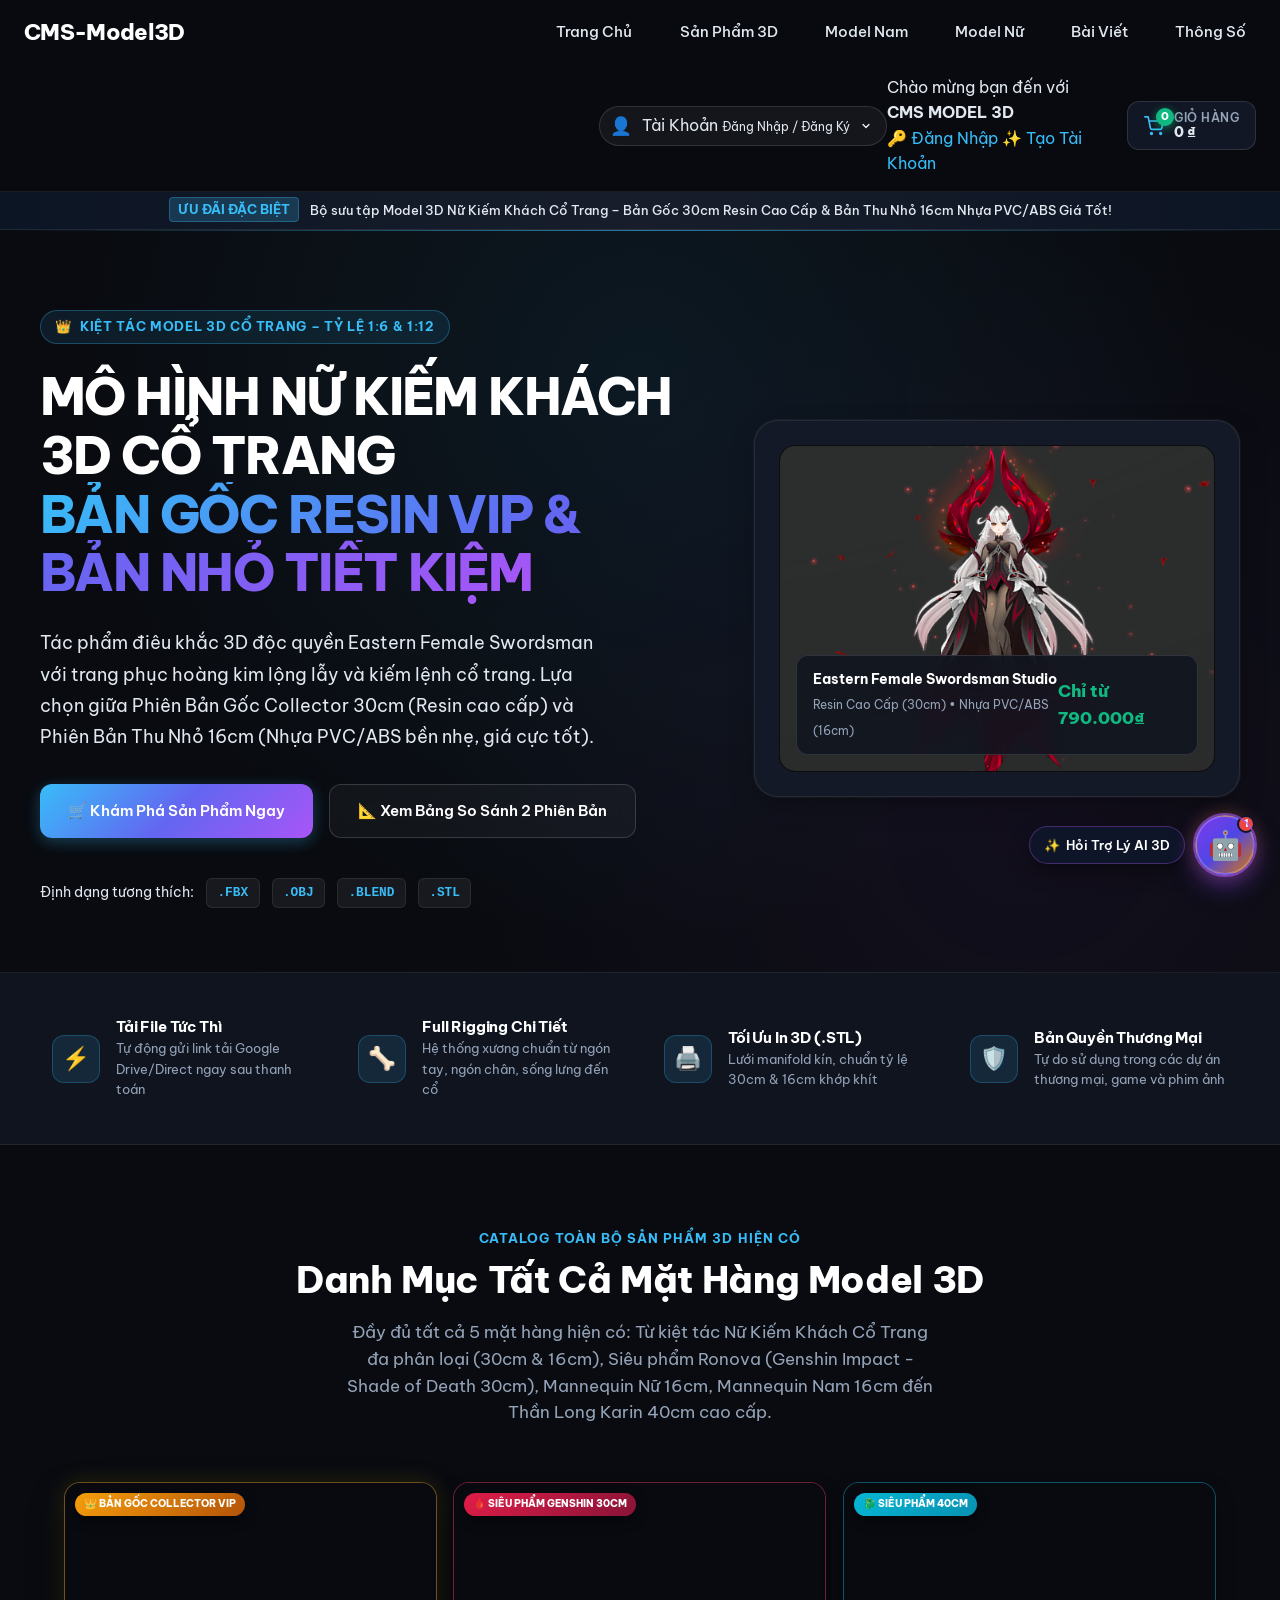
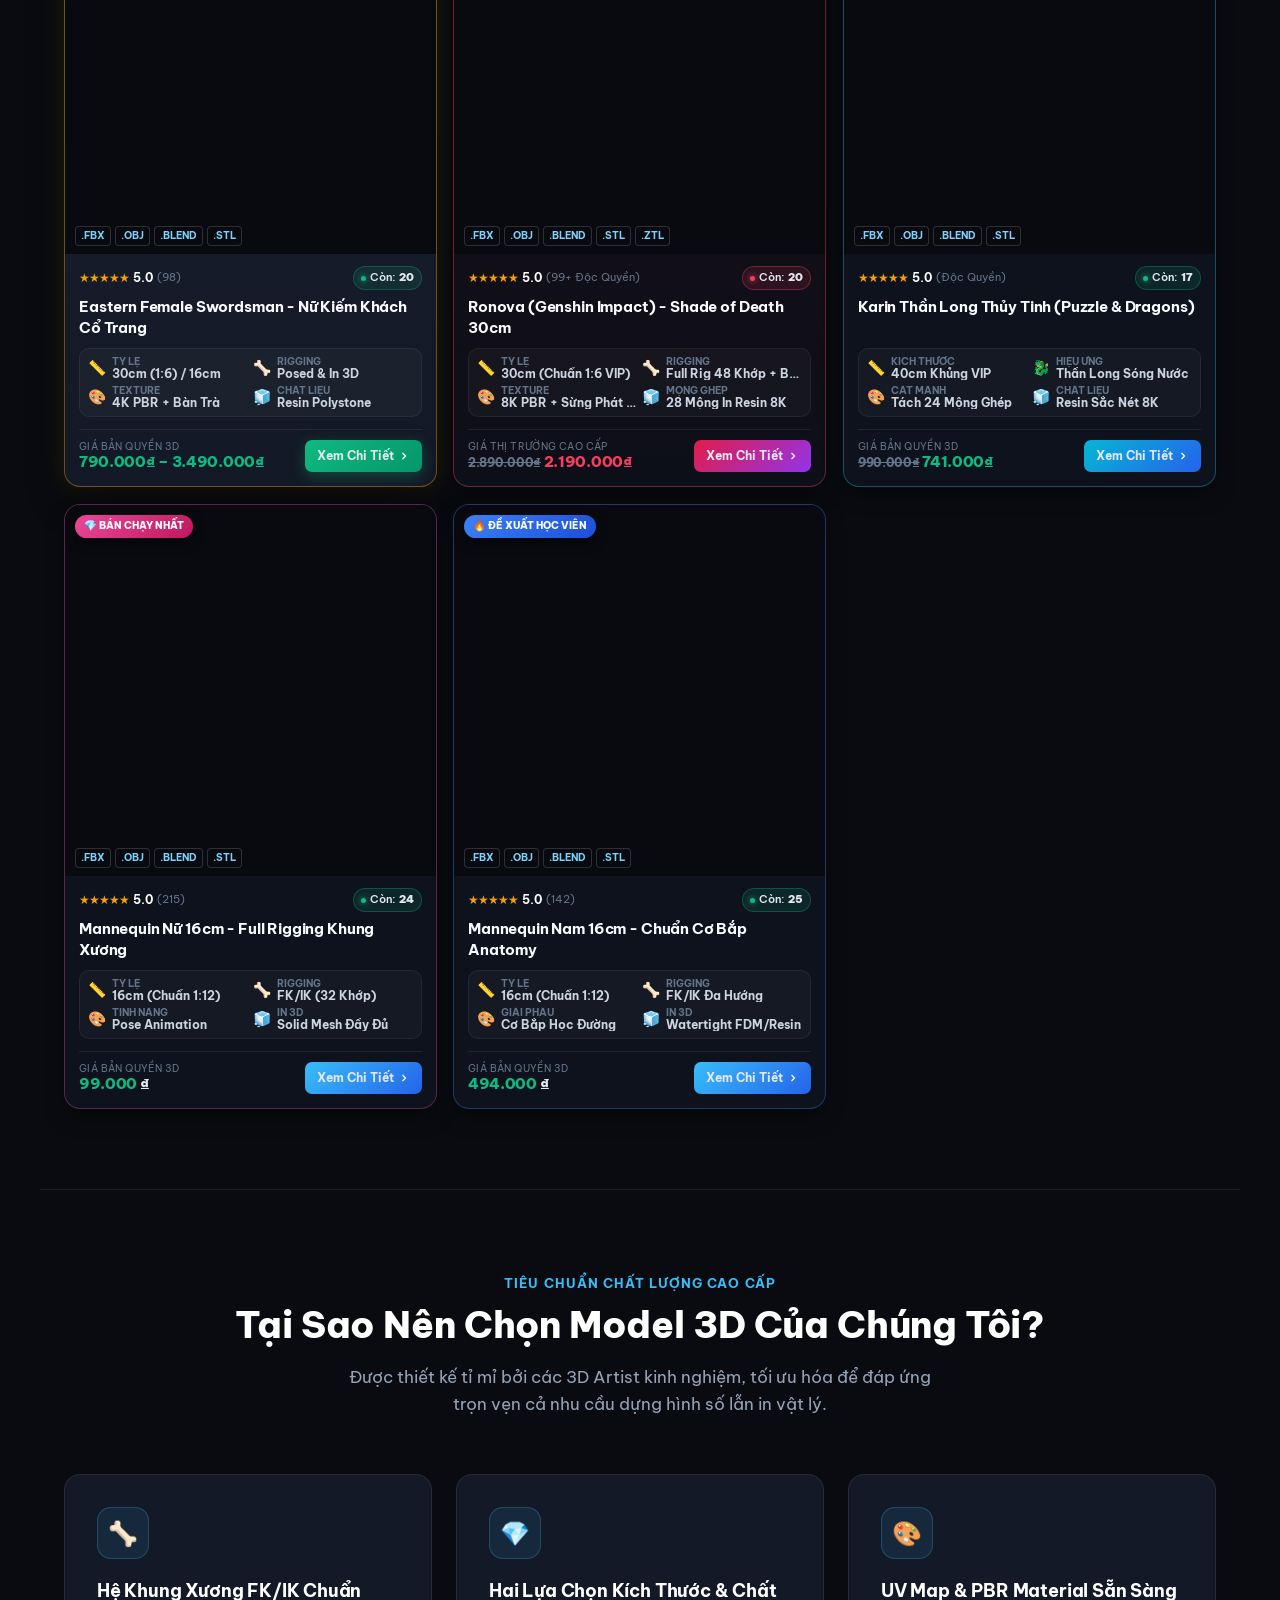
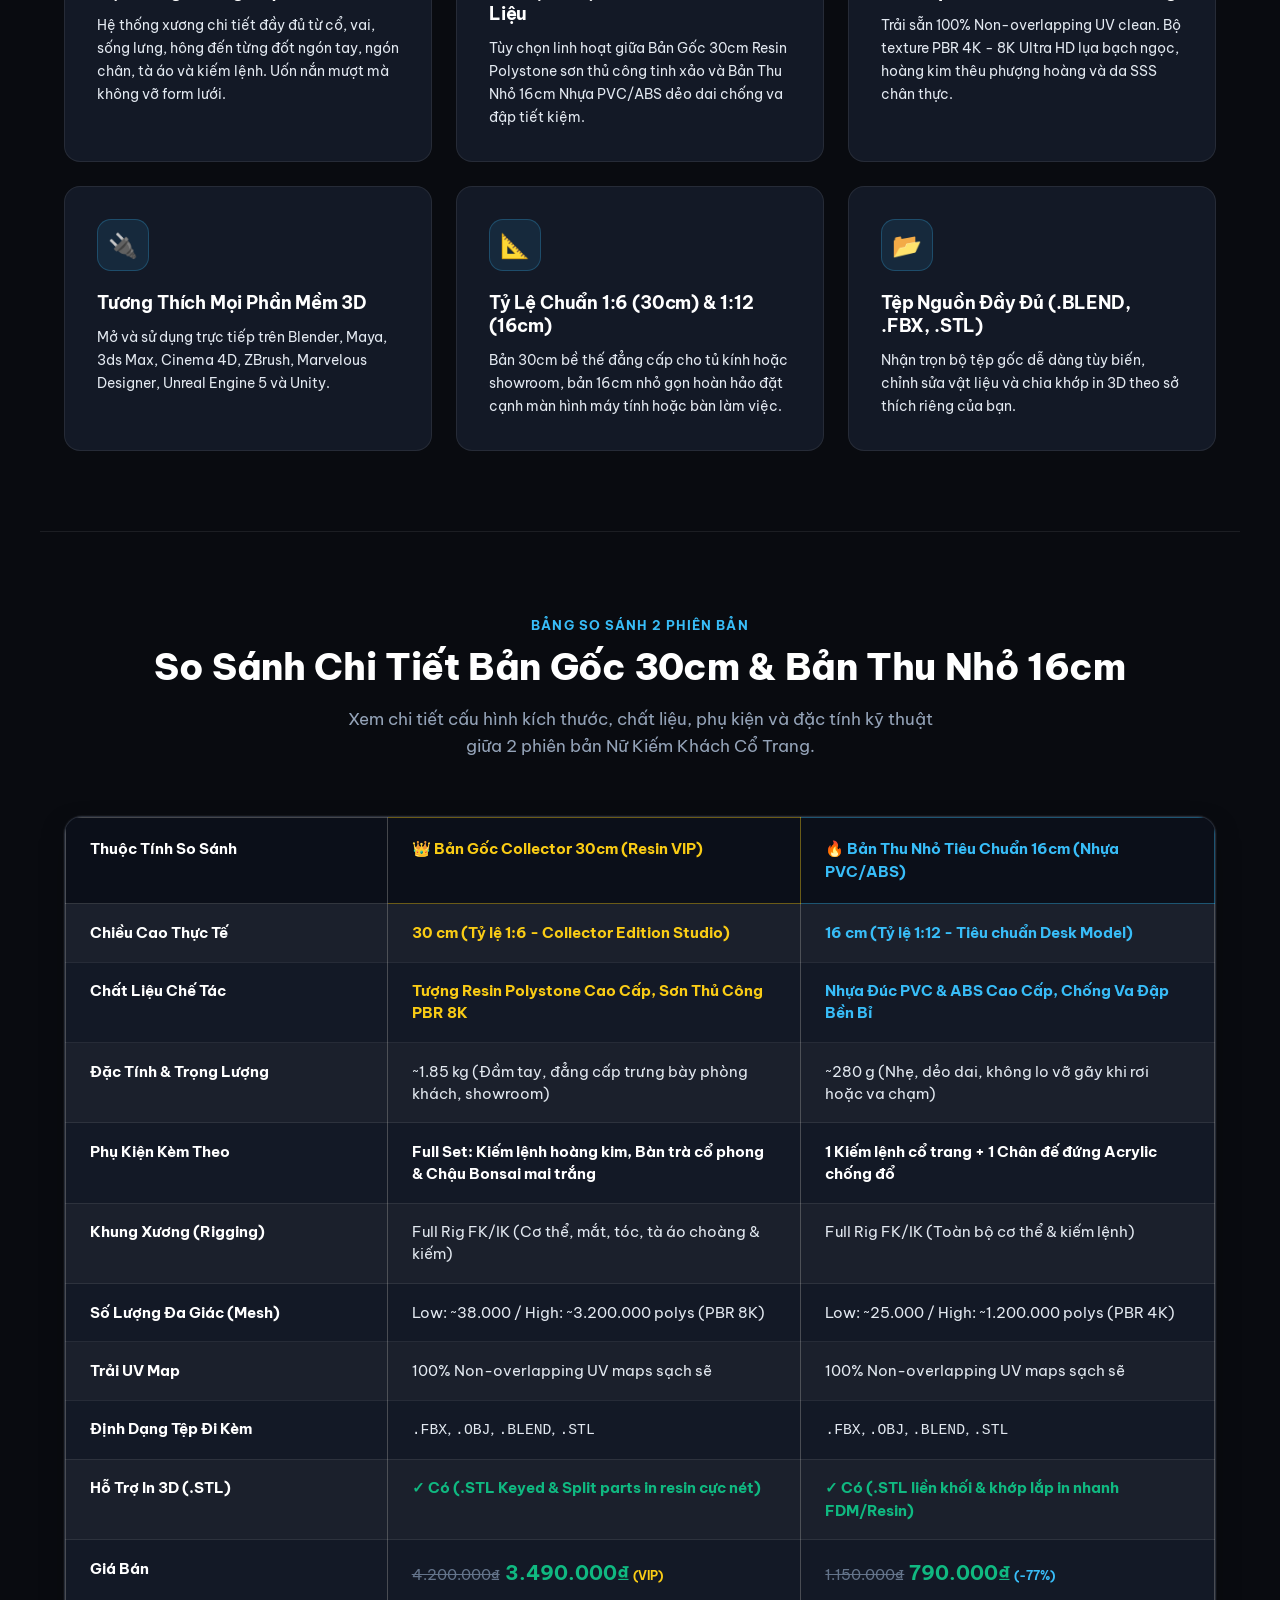
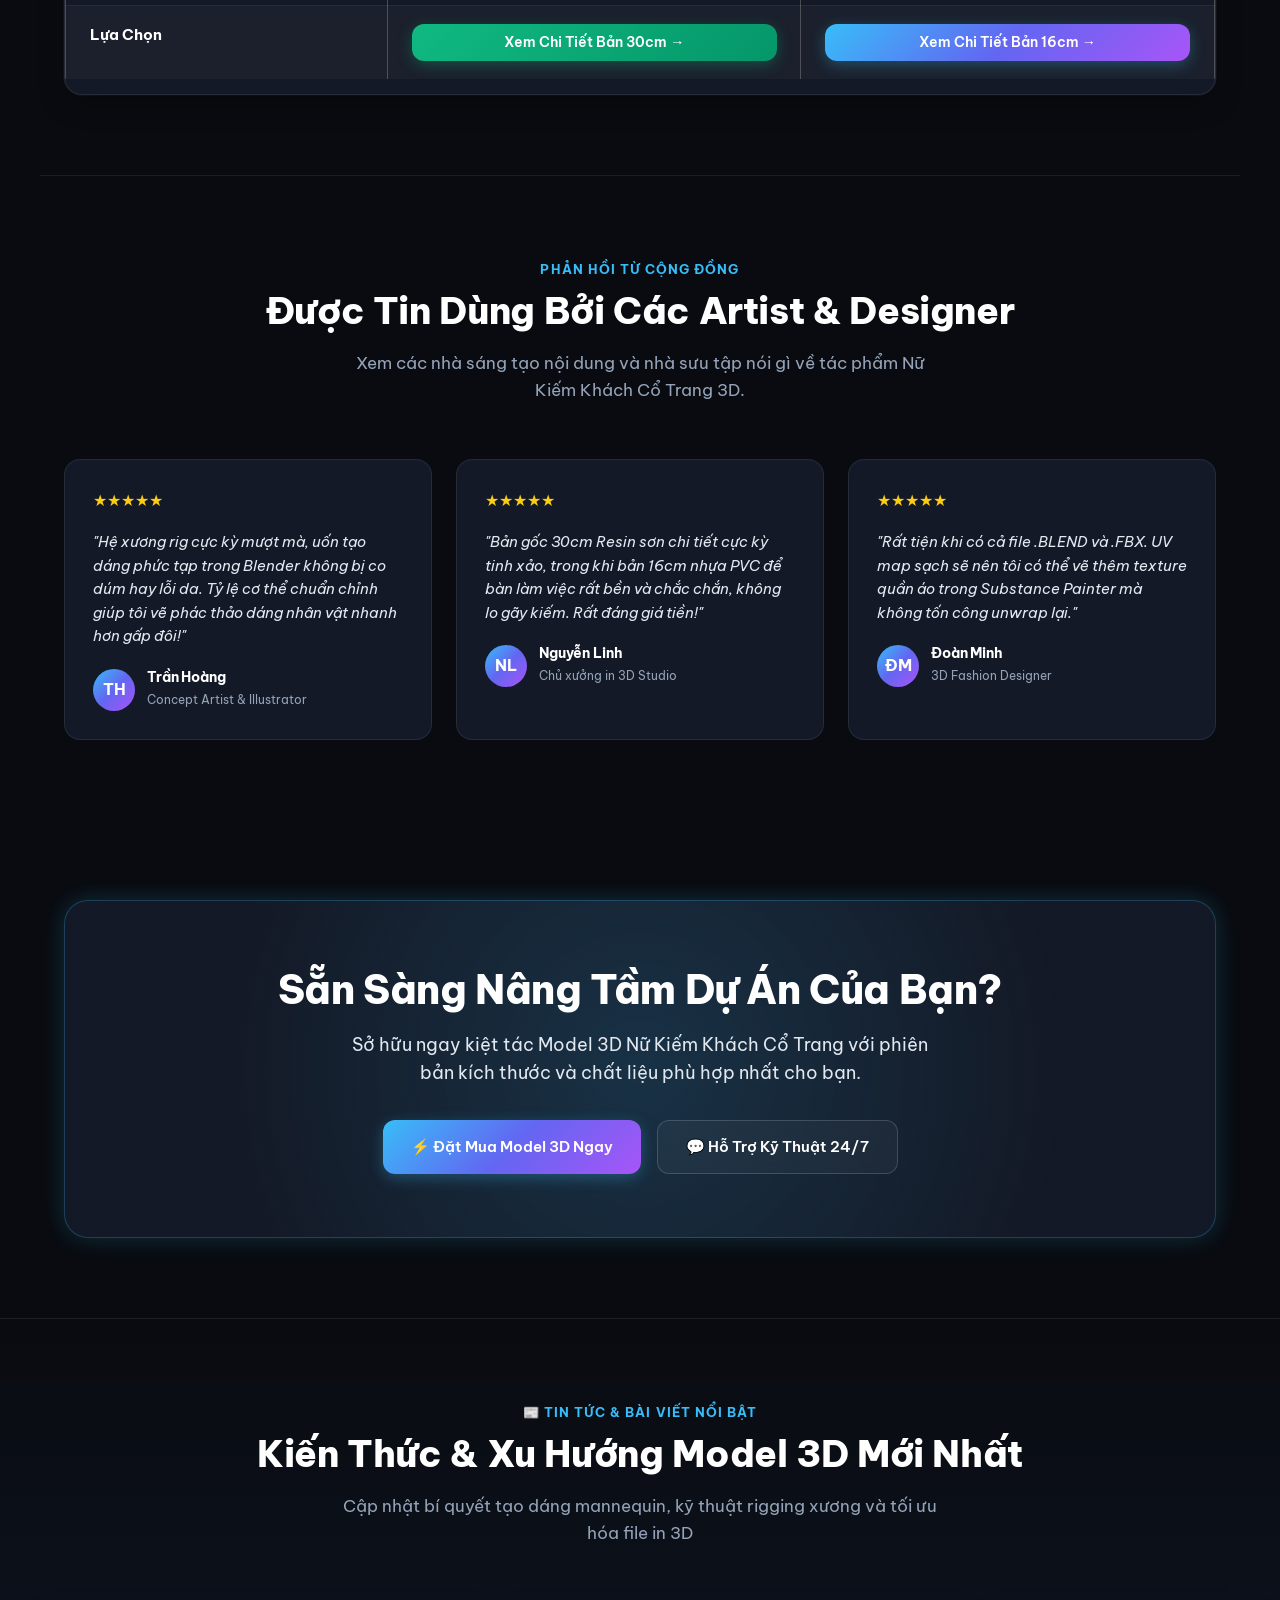
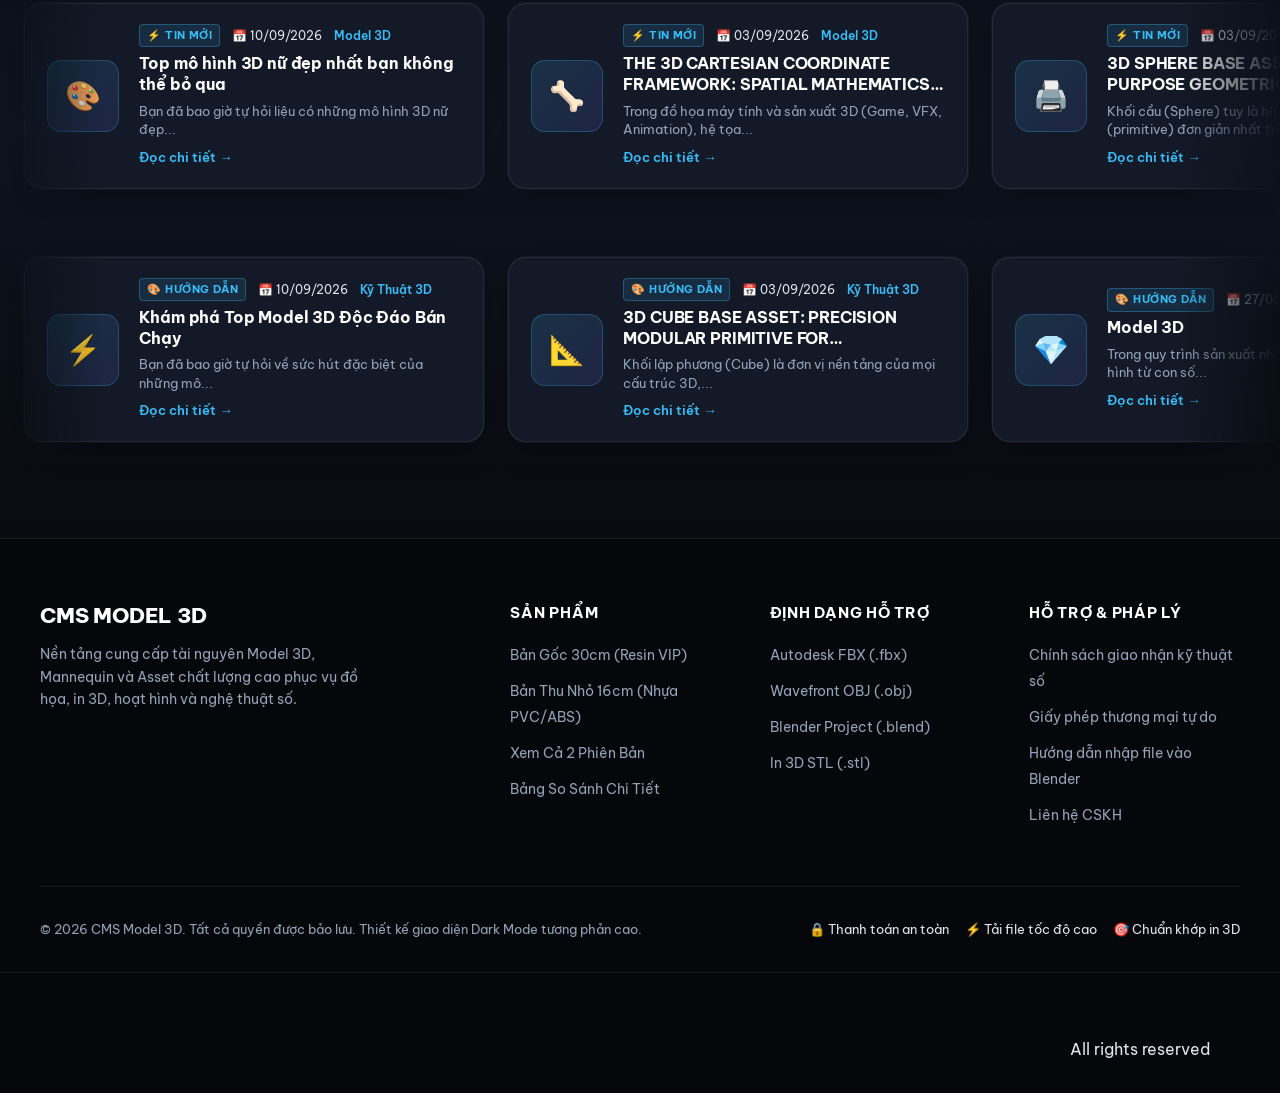
==== standalone_infinityfree/index.html @ 90041fb5 "feat: complete CMS Model 3D e-commerce system with AI chatbox, 60fps WPO, and slide presentation" ====
<!doctype html>
<html lang="en-US">
<head>
<link rel="preconnect" href="https://fonts.googleapis.com">
<link rel="preconnect" href="https://fonts.gstatic.com" crossorigin>
<link href="https://fonts.googleapis.com/css2?family=Be+Vietnam+Pro:wght@400;500;600;700;800;900&display=swap" rel="stylesheet">

	<meta charset="UTF-8">
	<meta name="viewport" content="width=device-width, initial-scale=1">
	<link rel="profile" href="https://gmpg.org/xfn/11">
	<meta name='robots' content='index, follow, max-image-preview:large, max-snippet:-1, max-video-preview:-1' />

	<!-- This site is optimized with the Yoast SEO plugin v28.3 - https://yoast.com/product/yoast-seo-wordpress/ -->
	<title>CMS-Model3D -</title>
	<link rel="canonical" href="./" />
	<meta property="og:locale" content="en_US" />
	<meta property="og:type" content="website" />
	<meta property="og:title" content="CMS-Model3D" />
	<meta property="og:url" content="./" />
	<meta property="og:site_name" content="CMS-Model3D" />
	<meta name="twitter:card" content="summary_large_image" />
	<script type="application/ld+json" class="yoast-schema-graph">{"@context":"https:\/\/schema.org","@graph":[{"@type":"CollectionPage","@id":"http:\/\/m-hnh-3d.local\/","url":"http:\/\/m-hnh-3d.local\/","name":"CMS-Model3D -","isPartOf":{"@id":"http:\/\/m-hnh-3d.local\/#website"},"breadcrumb":{"@id":"http:\/\/m-hnh-3d.local\/#breadcrumb"},"inLanguage":"en-US"},{"@type":"BreadcrumbList","@id":"http:\/\/m-hnh-3d.local\/#breadcrumb","itemListElement":[{"@type":"ListItem","position":1,"name":"Home"}]},{"@type":"WebSite","@id":"http:\/\/m-hnh-3d.local\/#website","url":"http:\/\/m-hnh-3d.local\/","name":"CMS-Model3D","description":"","potentialAction":[{"@type":"SearchAction","target":{"@type":"EntryPoint","urlTemplate":"http:\/\/m-hnh-3d.local\/?s={search_term_string}"},"query-input":{"@type":"PropertyValueSpecification","valueRequired":true,"valueName":"search_term_string"}}],"inLanguage":"en-US"}]}</script>
	<!-- / Yoast SEO plugin. -->


<link rel='dns-prefetch' href='//fonts.googleapis.com' />
<link rel="alternate" type="application/rss+xml" title="CMS-Model3D &raquo; Feed" href="./feed/" />
<link rel="alternate" type="application/rss+xml" title="CMS-Model3D &raquo; Comments Feed" href="./comments/feed/" />
<style id="wp-img-auto-sizes-contain-inline-css">
img:is([sizes=auto i],[sizes^="auto," i]){contain-intrinsic-size:3000px 1500px}
/*# sourceURL=wp-img-auto-sizes-contain-inline-css */
</style>
<style id="wp-emoji-styles-inline-css">

	img.wp-smiley, img.emoji {
		display: inline !important;
		border: none !important;
		box-shadow: none !important;
		height: 1em !important;
		width: 1em !important;
		margin: 0 0.07em !important;
		vertical-align: -0.1em !important;
		background: none !important;
		padding: 0 !important;
	}
/*# sourceURL=wp-emoji-styles-inline-css */
</style>
<link rel='stylesheet' id='wp-block-library-css' href='assets/css/block-library.min.css' media='all' />
<style id="global-styles-inline-css">
:root{--wp--preset--aspect-ratio--square: 1;--wp--preset--aspect-ratio--4-3: 4/3;--wp--preset--aspect-ratio--3-4: 3/4;--wp--preset--aspect-ratio--3-2: 3/2;--wp--preset--aspect-ratio--2-3: 2/3;--wp--preset--aspect-ratio--16-9: 16/9;--wp--preset--aspect-ratio--9-16: 9/16;--wp--preset--color--black: #000000;--wp--preset--color--cyan-bluish-gray: #abb8c3;--wp--preset--color--white: #ffffff;--wp--preset--color--pale-pink: #f78da7;--wp--preset--color--vivid-red: #cf2e2e;--wp--preset--color--luminous-vivid-orange: #ff6900;--wp--preset--color--luminous-vivid-amber: #fcb900;--wp--preset--color--light-green-cyan: #7bdcb5;--wp--preset--color--vivid-green-cyan: #00d084;--wp--preset--color--pale-cyan-blue: #8ed1fc;--wp--preset--color--vivid-cyan-blue: #0693e3;--wp--preset--color--vivid-purple: #9b51e0;--wp--preset--gradient--vivid-cyan-blue-to-vivid-purple: linear-gradient(135deg,rgb(6,147,227) 0%,rgb(155,81,224) 100%);--wp--preset--gradient--light-green-cyan-to-vivid-green-cyan: linear-gradient(135deg,rgb(122,220,180) 0%,rgb(0,208,130) 100%);--wp--preset--gradient--luminous-vivid-amber-to-luminous-vivid-orange: linear-gradient(135deg,rgb(252,185,0) 0%,rgb(255,105,0) 100%);--wp--preset--gradient--luminous-vivid-orange-to-vivid-red: linear-gradient(135deg,rgb(255,105,0) 0%,rgb(207,46,46) 100%);--wp--preset--gradient--very-light-gray-to-cyan-bluish-gray: linear-gradient(135deg,rgb(238,238,238) 0%,rgb(169,184,195) 100%);--wp--preset--gradient--cool-to-warm-spectrum: linear-gradient(135deg,rgb(74,234,220) 0%,rgb(151,120,209) 20%,rgb(207,42,186) 40%,rgb(238,44,130) 60%,rgb(251,105,98) 80%,rgb(254,248,76) 100%);--wp--preset--gradient--blush-light-purple: linear-gradient(135deg,rgb(255,206,236) 0%,rgb(152,150,240) 100%);--wp--preset--gradient--blush-bordeaux: linear-gradient(135deg,rgb(254,205,165) 0%,rgb(254,45,45) 50%,rgb(107,0,62) 100%);--wp--preset--gradient--luminous-dusk: linear-gradient(135deg,rgb(255,203,112) 0%,rgb(199,81,192) 50%,rgb(65,88,208) 100%);--wp--preset--gradient--pale-ocean: linear-gradient(135deg,rgb(255,245,203) 0%,rgb(182,227,212) 50%,rgb(51,167,181) 100%);--wp--preset--gradient--electric-grass: linear-gradient(135deg,rgb(202,248,128) 0%,rgb(113,206,126) 100%);--wp--preset--gradient--midnight: linear-gradient(135deg,rgb(2,3,129) 0%,rgb(40,116,252) 100%);--wp--preset--font-size--small: 13px;--wp--preset--font-size--medium: 20px;--wp--preset--font-size--large: 36px;--wp--preset--font-size--x-large: 42px;--wp--preset--spacing--20: 0.44rem;--wp--preset--spacing--30: 0.67rem;--wp--preset--spacing--40: 1rem;--wp--preset--spacing--50: 1.5rem;--wp--preset--spacing--60: 2.25rem;--wp--preset--spacing--70: 3.38rem;--wp--preset--spacing--80: 5.06rem;--wp--preset--shadow--natural: 6px 6px 9px rgba(0, 0, 0, 0.2);--wp--preset--shadow--deep: 12px 12px 50px rgba(0, 0, 0, 0.4);--wp--preset--shadow--sharp: 6px 6px 0px rgba(0, 0, 0, 0.2);--wp--preset--shadow--outlined: 6px 6px 0px -3px rgb(255, 255, 255), 6px 6px rgb(0, 0, 0);--wp--preset--shadow--crisp: 6px 6px 0px rgb(0, 0, 0);}.wp-block-button{--wp--preset--dimension--25: 25%;--wp--preset--dimension--50: 50%;--wp--preset--dimension--75: 75%;--wp--preset--dimension--100: 100%;}:root { --wp--style--global--content-size: 800px;--wp--style--global--wide-size: 1200px; }:where(body) { margin: 0; }.wp-site-blocks > .alignleft { float: left; margin-right: 2em; }.wp-site-blocks > .alignright { float: right; margin-left: 2em; }.wp-site-blocks > .aligncenter { justify-content: center; margin-left: auto; margin-right: auto; }:where(.wp-site-blocks) > * { margin-block-start: 24px; margin-block-end: 0; }:where(.wp-site-blocks) > :first-child { margin-block-start: 0; }:where(.wp-site-blocks) > :last-child { margin-block-end: 0; }:root { --wp--style--block-gap: 24px; }:root :where(.is-layout-flow) > :first-child{margin-block-start: 0;}:root :where(.is-layout-flow) > :last-child{margin-block-end: 0;}:root :where(.is-layout-flow) > *{margin-block-start: 24px;margin-block-end: 0;}:root :where(.is-layout-constrained) > :first-child{margin-block-start: 0;}:root :where(.is-layout-constrained) > :last-child{margin-block-end: 0;}:root :where(.is-layout-constrained) > *{margin-block-start: 24px;margin-block-end: 0;}:root :where(.is-layout-flex){gap: 24px;}:root :where(.is-layout-grid){gap: 24px;}.is-layout-flow > .alignleft{float: left;margin-inline-start: 0;margin-inline-end: 2em;}.is-layout-flow > .alignright{float: right;margin-inline-start: 2em;margin-inline-end: 0;}.is-layout-flow > .aligncenter{margin-left: auto !important;margin-right: auto !important;}.is-layout-constrained > .alignleft{float: left;margin-inline-start: 0;margin-inline-end: 2em;}.is-layout-constrained > .alignright{float: right;margin-inline-start: 2em;margin-inline-end: 0;}.is-layout-constrained > .aligncenter{margin-left: auto !important;margin-right: auto !important;}.is-layout-constrained > :where(:not(.alignleft):not(.alignright):not(.alignfull)){max-width: var(--wp--style--global--content-size);margin-left: auto !important;margin-right: auto !important;}.is-layout-constrained > .alignwide{max-width: var(--wp--style--global--wide-size);}body .is-layout-flex{display: flex;}.is-layout-flex{flex-wrap: wrap;align-items: center;}.is-layout-flex > :is(*, div){margin: 0;}body .is-layout-grid{display: grid;}.is-layout-grid > :is(*, div){margin: 0;}body{padding-top: 0px;padding-right: 0px;padding-bottom: 0px;padding-left: 0px;}:root :where(.wp-element-button, .wp-block-button__link){background-color: #32373c;border-width: 0;color: #fff;font-family: inherit;font-size: inherit;font-style: inherit;font-weight: inherit;letter-spacing: inherit;line-height: inherit;padding-top: calc(0.667em + 2px);padding-right: calc(1.333em + 2px);padding-bottom: calc(0.667em + 2px);padding-left: calc(1.333em + 2px);text-decoration: none;text-transform: inherit;}.has-black-color{color: var(--wp--preset--color--black) !important;}.has-cyan-bluish-gray-color{color: var(--wp--preset--color--cyan-bluish-gray) !important;}.has-white-color{color: var(--wp--preset--color--white) !important;}.has-pale-pink-color{color: var(--wp--preset--color--pale-pink) !important;}.has-vivid-red-color{color: var(--wp--preset--color--vivid-red) !important;}.has-luminous-vivid-orange-color{color: var(--wp--preset--color--luminous-vivid-orange) !important;}.has-luminous-vivid-amber-color{color: var(--wp--preset--color--luminous-vivid-amber) !important;}.has-light-green-cyan-color{color: var(--wp--preset--color--light-green-cyan) !important;}.has-vivid-green-cyan-color{color: var(--wp--preset--color--vivid-green-cyan) !important;}.has-pale-cyan-blue-color{color: var(--wp--preset--color--pale-cyan-blue) !important;}.has-vivid-cyan-blue-color{color: var(--wp--preset--color--vivid-cyan-blue) !important;}.has-vivid-purple-color{color: var(--wp--preset--color--vivid-purple) !important;}.has-black-background-color{background-color: var(--wp--preset--color--black) !important;}.has-cyan-bluish-gray-background-color{background-color: var(--wp--preset--color--cyan-bluish-gray) !important;}.has-white-background-color{background-color: var(--wp--preset--color--white) !important;}.has-pale-pink-background-color{background-color: var(--wp--preset--color--pale-pink) !important;}.has-vivid-red-background-color{background-color: var(--wp--preset--color--vivid-red) !important;}.has-luminous-vivid-orange-background-color{background-color: var(--wp--preset--color--luminous-vivid-orange) !important;}.has-luminous-vivid-amber-background-color{background-color: var(--wp--preset--color--luminous-vivid-amber) !important;}.has-light-green-cyan-background-color{background-color: var(--wp--preset--color--light-green-cyan) !important;}.has-vivid-green-cyan-background-color{background-color: var(--wp--preset--color--vivid-green-cyan) !important;}.has-pale-cyan-blue-background-color{background-color: var(--wp--preset--color--pale-cyan-blue) !important;}.has-vivid-cyan-blue-background-color{background-color: var(--wp--preset--color--vivid-cyan-blue) !important;}.has-vivid-purple-background-color{background-color: var(--wp--preset--color--vivid-purple) !important;}.has-black-border-color{border-color: var(--wp--preset--color--black) !important;}.has-cyan-bluish-gray-border-color{border-color: var(--wp--preset--color--cyan-bluish-gray) !important;}.has-white-border-color{border-color: var(--wp--preset--color--white) !important;}.has-pale-pink-border-color{border-color: var(--wp--preset--color--pale-pink) !important;}.has-vivid-red-border-color{border-color: var(--wp--preset--color--vivid-red) !important;}.has-luminous-vivid-orange-border-color{border-color: var(--wp--preset--color--luminous-vivid-orange) !important;}.has-luminous-vivid-amber-border-color{border-color: var(--wp--preset--color--luminous-vivid-amber) !important;}.has-light-green-cyan-border-color{border-color: var(--wp--preset--color--light-green-cyan) !important;}.has-vivid-green-cyan-border-color{border-color: var(--wp--preset--color--vivid-green-cyan) !important;}.has-pale-cyan-blue-border-color{border-color: var(--wp--preset--color--pale-cyan-blue) !important;}.has-vivid-cyan-blue-border-color{border-color: var(--wp--preset--color--vivid-cyan-blue) !important;}.has-vivid-purple-border-color{border-color: var(--wp--preset--color--vivid-purple) !important;}.has-vivid-cyan-blue-to-vivid-purple-gradient-background{background: var(--wp--preset--gradient--vivid-cyan-blue-to-vivid-purple) !important;}.has-light-green-cyan-to-vivid-green-cyan-gradient-background{background: var(--wp--preset--gradient--light-green-cyan-to-vivid-green-cyan) !important;}.has-luminous-vivid-amber-to-luminous-vivid-orange-gradient-background{background: var(--wp--preset--gradient--luminous-vivid-amber-to-luminous-vivid-orange) !important;}.has-luminous-vivid-orange-to-vivid-red-gradient-background{background: var(--wp--preset--gradient--luminous-vivid-orange-to-vivid-red) !important;}.has-very-light-gray-to-cyan-bluish-gray-gradient-background{background: var(--wp--preset--gradient--very-light-gray-to-cyan-bluish-gray) !important;}.has-cool-to-warm-spectrum-gradient-background{background: var(--wp--preset--gradient--cool-to-warm-spectrum) !important;}.has-blush-light-purple-gradient-background{background: var(--wp--preset--gradient--blush-light-purple) !important;}.has-blush-bordeaux-gradient-background{background: var(--wp--preset--gradient--blush-bordeaux) !important;}.has-luminous-dusk-gradient-background{background: var(--wp--preset--gradient--luminous-dusk) !important;}.has-pale-ocean-gradient-background{background: var(--wp--preset--gradient--pale-ocean) !important;}.has-electric-grass-gradient-background{background: var(--wp--preset--gradient--electric-grass) !important;}.has-midnight-gradient-background{background: var(--wp--preset--gradient--midnight) !important;}.has-small-font-size{font-size: var(--wp--preset--font-size--small) !important;}.has-medium-font-size{font-size: var(--wp--preset--font-size--medium) !important;}.has-large-font-size{font-size: var(--wp--preset--font-size--large) !important;}.has-x-large-font-size{font-size: var(--wp--preset--font-size--x-large) !important;}
:root :where(.wp-block-icon svg){width: 24px;}
:root :where(.wp-block-pullquote){font-size: 1.5em;line-height: 1.6;}
/*# sourceURL=global-styles-inline-css */
</style>
<link rel='stylesheet' id='woocommerce-layout-css' href='assets/css/woocommerce-layout.css' media='all' />
<style id="woocommerce-layout-inline-css">

	.infinite-scroll .woocommerce-pagination {
		display: none;
	}
/*# sourceURL=woocommerce-layout-inline-css */
</style>
<link rel='stylesheet' id='woocommerce-smallscreen-css' href='assets/css/woocommerce-smallscreen.css' media='only screen and (max-width: 768px)' />
<link rel='stylesheet' id='woocommerce-general-css' href='assets/css/woocommerce.css' media='all' />
<style id="woocommerce-inline-inline-css">
.woocommerce form .form-row .required { visibility: visible; }
/*# sourceURL=woocommerce-inline-inline-css */
</style>
<link rel='stylesheet' id='hello-elementor-css' href='assets/css/reset.css' media='all' />
<link rel='stylesheet' id='hello-elementor-theme-style-css' href='assets/css/theme.css' media='all' />
<link rel='stylesheet' id='hello-elementor-header-footer-css' href='assets/css/header-footer.css' media='all' />


<link rel='stylesheet' id='cms-ai-chat-style-css' href='assets/css/ai-assistant.css' media='all' />
<link rel='stylesheet' id='cms-google-fonts-css' href='https://fonts.googleapis.com/css2?family=Be+Vietnam+Pro:ital,wght@0,400;0,500;0,600;0,700;0,800;0,900;1,400;1,600&#038;family=Plus+Jakarta+Sans:wght@400;500;600;700;800&#038;family=Inter:wght@400;500;600;700&#038;display=swap&#038;subset=vietnamese' media='all' />
<link rel='stylesheet' id='cms-dark-store-css' href='assets/css/dark-store.css' media='all' />
<link rel='stylesheet' id='elementor-gf-roboto-css' href='https://fonts.googleapis.com/css?family=Roboto:100,100italic,200,200italic,300,300italic,400,400italic,500,500italic,600,600italic,700,700italic,800,800italic,900,900italic&#038;display=swap' media='all' />
<link rel='stylesheet' id='elementor-gf-robotoslab-css' href='https://fonts.googleapis.com/css?family=Roboto+Slab:100,100italic,200,200italic,300,300italic,400,400italic,500,500italic,600,600italic,700,700italic,800,800italic,900,900italic&#038;display=swap' media='all' />
<script id="jquery-core-js" src="assets/js/jquery.min.js"></script>
<script id="jquery-migrate-js" src="./wp-includes/js/jquery/jquery-migrate.min.js?ver=3.4.1"></script>
<script data-wp-strategy="defer" defer id="wc-jquery-blockui-js" src="./wp-content/plugins/woocommerce/assets/js/jquery-blockui/jquery.blockUI.min.js?ver=2.7.0-wc.11.1.0"></script>
<script id="wc-add-to-cart-js-extra">
var wc_add_to_cart_params = {"ajax_url":"/wp-admin/admin-ajax.php","wc_ajax_url":"/?wc-ajax=%%endpoint%%","i18n_view_cart":"View cart","cart_url":"./cart/","is_cart":"","cart_redirect_after_add":"no"};
//# sourceURL=wc-add-to-cart-js-extra
</script>
<script data-wp-strategy="defer" defer id="wc-add-to-cart-js" src="./wp-content/plugins/woocommerce/assets/js/frontend/add-to-cart.min.js?ver=11.1.0"></script>
<script data-wp-strategy="defer" defer id="wc-js-cookie-js" src="./wp-content/plugins/woocommerce/assets/js/js-cookie/js.cookie.min.js?ver=2.1.4-wc.11.1.0"></script>
<script id="woocommerce-js-extra">
var woocommerce_params = {"ajax_url":"/wp-admin/admin-ajax.php","wc_ajax_url":"/?wc-ajax=%%endpoint%%","i18n_password_show":"Show password","i18n_password_hide":"Hide password"};
//# sourceURL=woocommerce-js-extra
</script>
<script data-wp-strategy="defer" defer id="woocommerce-js" src="./wp-content/plugins/woocommerce/assets/js/frontend/woocommerce.min.js?ver=11.1.0"></script>
<link rel="https://api.w.org/" href="./wp-json/" /><link rel="EditURI" type="application/rsd+xml" title="RSD" href="./xmlrpc.php?rsd" />
<meta name="generator" content="WordPress 7.1" />
<meta name="generator" content="WooCommerce 11.1.0" />
	<noscript><style>.woocommerce-product-gallery{ opacity: 1 !important; }</style></noscript>
	<meta name="generator" content="Elementor 4.2.3; features: e_font_icon_svg, additional_custom_breakpoints; settings: css_print_method-external, google_font-enabled, font_display-swap">
			<style>
				.e-con.e-parent:nth-of-type(n+4):not(.e-lazyloaded):not(.e-no-lazyload),
				.e-con.e-parent:nth-of-type(n+4):not(.e-lazyloaded):not(.e-no-lazyload) * {
					background-image: none !important;
				}
				@media screen and (max-height: 1024px) {
					.e-con.e-parent:nth-of-type(n+3):not(.e-lazyloaded):not(.e-no-lazyload),
					.e-con.e-parent:nth-of-type(n+3):not(.e-lazyloaded):not(.e-no-lazyload) * {
						background-image: none !important;
					}
				}
				@media screen and (max-height: 640px) {
					.e-con.e-parent:nth-of-type(n+2):not(.e-lazyloaded):not(.e-no-lazyload),
					.e-con.e-parent:nth-of-type(n+2):not(.e-lazyloaded):not(.e-no-lazyload) * {
						background-image: none !important;
					}
				}
			</style>
			<style id="cms-wpo-60fps-optimizations">
/* Hardware Acceleration & 60FPS Smooth Rendering */
html {
    scroll-behavior: smooth;
    text-rendering: optimizeLegibility;
    -webkit-font-smoothing: antialiased;
    -moz-osx-font-smoothing: grayscale;
}

body {
    overflow-x: hidden;
}

/* GPU Accelerated Interactive Elements */
.ds-hero-card,
.ds-product-card,
.ds-specs-card,
.ds-gallery-item,
.ds-btn,
#cms-ai-chat-launcher {
    transform: translateZ(0);
    backface-visibility: hidden;
    will-change: transform;
}

.ds-product-card {
    contain: content;
    transition: transform 0.22s cubic-bezier(0.16, 1, 0.3, 1), box-shadow 0.22s ease, border-color 0.22s ease !important;
}

.ds-product-card:hover {
    transform: translate3d(0, -6px, 0) !important;
}

.ds-btn {
    transition: transform 0.18s cubic-bezier(0.16, 1, 0.3, 1), box-shadow 0.18s ease, filter 0.18s ease !important;
}

.ds-btn:hover {
    transform: translate3d(0, -2px, 0) !important;
}

.ds-btn:active {
    transform: translate3d(0, 0, 0) scale(0.98) !important;
}

/* Image Render Optimization */
img {
    content-visibility: auto;
}
</style>
</head>
<body class="home blog wp-embed-responsive wp-theme-hello-elementor theme-hello-elementor woocommerce-no-js hello-elementor-default elementor-default elementor-kit-12">


<a class="skip-link screen-reader-text" href="#content">Skip to content</a>

<header id="site-header" class="site-header dynamic-header ">
	<div class="header-inner">
		<div class="site-branding show-title">
							<div class="site-title show">
					<a href="./" title="Home" rel="home">
						CMS-Model3D					</a>
				</div>
					</div>

		<nav class="site-navigation" aria-label="Main menu">
							<ul class="menu">
					<li><a href="./">Trang Chủ</a></li>
					<li><a href="#store-catalog">Sản Phẩm 3D</a></li>
					<li><a href="./?post_type=product&#038;p=44">Model Nam</a></li>
					<li><a href="./?post_type=product&#038;p=49">Model Nữ</a></li>
					<li><a href="#running-blog-posts">Bài Viết</a></li>
					<li><a href="#tech-specs">Thông Số</a></li>
									</ul>
					</nav>

		<div class="header-actions">
					<!-- Inline CSS cho Khách Vãng Lai -->
		<style id="ds-guest-header-styles">
			.ds-account-wrapper {
				position: relative !important;
				display: inline-flex !important;
				align-items: center !important;
				z-index: 9999 !important;
			}
			.ds-account-btn {
				display: inline-flex !important;
				align-items: center !important;
				gap: 10px !important;
				background: rgba(255, 255, 255, 0.05) !important;
				border: 1px solid rgba(255, 255, 255, 0.12) !important;
				border-radius: 999px !important;
				padding: 5px 14px 5px 10px !important;
				color: #f1f5f9 !important;
				text-decoration: none !important;
				cursor: pointer !important;
				transition: all 0.22s ease !important;
				height: 40px !important;
				box-sizing: border-box !important;
			}
			.ds-account-btn:hover {
				background: rgba(139, 92, 246, 0.18) !important;
				border-color: rgba(139, 92, 246, 0.5) !important;
				color: #38bdf8 !important;
				box-shadow: 0 0 16px rgba(139, 92, 246, 0.3) !important;
			}
			.ds-account-wrapper:hover .ds-user-dropdown,
			.ds-account-wrapper.is-open .ds-user-dropdown {
				display: block !important;
				animation: dsPopFade 0.2s cubic-bezier(0.16, 1, 0.3, 1) !important;
			}
		</style>
		<div class="ds-account-wrapper ds-guest-wrapper" id="dsGuestAuthWrapper">
			<a href="./my-account/?redirect_to=http%3A%2F%2Fm-hnh-3d.local%2F" class="ds-account-btn" id="dsAuthBtn" title="Đăng Nhập / Đăng Ký Tài Khoản">
				<span style="font-size: 1.1rem; line-height: 1;">👤</span>
				<div class="ds-account-label-group">
					<span class="ds-account-top-label">Tài Khoản</span>
					<span class="ds-account-name-val" style="font-size: 0.78rem;">Đăng Nhập / Đăng Ký</span>
				</div>
				<svg class="ds-account-arrow" width="12" height="12" viewBox="0 0 24 24" fill="none" stroke="currentColor" stroke-width="2.5" stroke-linecap="round" stroke-linejoin="round"><polyline points="6 9 12 15 18 9"></polyline></svg>
			</a>

			<!-- Thanh Thả Xuống Cho Khách -->
			<div class="ds-user-dropdown" id="dsGuestDropdown" style="width: 220px !important;">
				<div class="ds-dropdown-caret"></div>
				<div class="ds-guest-box">
					<div class="ds-guest-text">Chào mừng bạn đến với <strong>CMS MODEL 3D</strong></div>
					<div class="ds-guest-btns">
						<a href="./my-account/?redirect_to=http%3A%2F%2Fm-hnh-3d.local%2F" class="ds-btn-g-login">🔑 Đăng Nhập</a>
						<a href="./my-account/?redirect_to=http%3A%2F%2Fm-hnh-3d.local%2F&#038;action=register" class="ds-btn-g-reg">✨ Tạo Tài Khoản</a>
					</div>
				</div>
			</div>
		</div>
							<div class="ds-cart-wrapper" id="dsCartWrapper">
				<a href="./cart/" class="ds-cart-btn" id="dsCartBtn" title="Xem giỏ hàng (Rê chuột hoặc ấn để xem)">
					<span class="ds-cart-icon">
						<svg width="20" height="20" viewBox="0 0 24 24" fill="none" stroke="currentColor" stroke-width="2" stroke-linecap="round" stroke-linejoin="round">
							<circle cx="9" cy="21" r="1"></circle>
							<circle cx="20" cy="21" r="1"></circle>
							<path d="M1 1h4l2.68 13.39a2 2 0 0 0 2 1.61h9.72a2 2 0 0 0 2-1.61L23 6H6"></path>
						</svg>
						<span class="ds-cart-badge" id="dsCartBadge">0</span>
					</span>
					<span class="ds-cart-text">
						<span class="ds-cart-title">Giỏ Hàng</span>
						<span class="ds-cart-total"><span class="woocommerce-Price-amount amount">0&nbsp;<span class="woocommerce-Price-currencySymbol">&#8363;</span></span></span>
					</span>
				</a>

				<!-- Dropdown / Mini-cart Popover -->
				<div class="ds-cart-dropdown" id="dsCartDropdown">
					<div class="ds-cart-dropdown-header">
						<h4>Giỏ Hàng (<span class="ds-cart-count-num">0</span>)</h4>
						<span class="ds-cart-dropdown-close" id="dsCartClose">&times;</span>
					</div>

					<div class="ds-cart-dropdown-body">
								<div class="ds-cart-empty">
			<div class="ds-cart-empty-icon">🛒</div>
			<p>Chưa có sản phẩm nào trong giỏ hàng</p>
			<a href="#store-catalog" class="ds-btn ds-btn-primary ds-btn-sm" style="margin-top: 10px;">
				Khám Phá Model 3D
			</a>
		</div>
						</div>

					<div class="ds-cart-dropdown-footer">
						<div class="ds-cart-subtotal">
							<span>Tổng cộng:</span>
							<strong class="ds-cart-subtotal-val"><span class="woocommerce-Price-amount amount">0&nbsp;<span class="woocommerce-Price-currencySymbol">&#8363;</span></span></strong>
						</div>
						<div class="ds-cart-dropdown-actions">
							<a href="./cart/" class="ds-btn ds-btn-outline ds-btn-sm">Xem Giỏ Hàng</a>
							<a href="./checkout/" class="ds-btn ds-btn-emerald ds-btn-sm">Thanh Toán Ngay</a>
						</div>
					</div>
				</div>
			</div>
		</div>

			</div>
</header>

<div class="cms-dark-storefront">

	<!-- Announcement Bar -->
	<div class="ds-top-bar">
		<span class="badge">ƯU ĐÃI ĐẶC BIỆT</span>
		Bộ sưu tập Model 3D Nữ Kiếm Khách Cổ Trang – Bản Gốc 30cm Resin Cao Cấp &amp; Bản Thu Nhỏ 16cm Nhựa PVC/ABS Giá Tốt!
	</div>

	<!-- Hero Section -->
	<section class="ds-hero">
		<div class="ds-hero-container">
			<div class="ds-hero-content">
				<div class="ds-hero-badge">
					<span>👑</span> Kiệt Tác Model 3D Cổ Trang – Tỷ Lệ 1:6 &amp; 1:12
				</div>
				<h1 class="ds-hero-title">
					MÔ HÌNH NỮ KIẾM KHÁCH 3D CỔ TRANG <br>
					<span class="highlight">BẢN GỐC RESIN VIP &amp; BẢN NHỎ TIẾT KIỆM</span>
				</h1>
				<p class="ds-hero-desc">
					Tác phẩm điêu khắc 3D độc quyền Eastern Female Swordsman với trang phục hoàng kim lộng lẫy và kiếm lệnh cổ trang. Lựa chọn giữa Phiên Bản Gốc Collector 30cm (Resin cao cấp) và Phiên Bản Thu Nhỏ 16cm (Nhựa PVC/ABS bền nhẹ, giá cực tốt).
				</p>
				<div class="ds-hero-actions">
					<a href="#store-catalog" class="ds-btn ds-btn-primary">
						🛒 Khám Phá Sản Phẩm Ngay
					</a>
					<a href="#tech-specs" class="ds-btn ds-btn-outline">
						📐 Xem Bảng So Sánh 2 Phiên Bản
					</a>
				</div>
				<div class="ds-hero-formats">
					<span>Định dạng tương thích:</span>
					<span class="ds-format-pill">.FBX</span>
					<span class="ds-format-pill">.OBJ</span>
					<span class="ds-format-pill">.BLEND</span>
					<span class="ds-format-pill">.STL</span>
				</div>
			</div>

			<div class="ds-hero-visual">
				<div class="ds-hero-card">
					<div class="ds-hero-card-img-wrapper">
												<img src="assets/images/ronova-front.png" alt="Model 3D Nữ Kiếm Khách Cổ Trang Showcase" loading="eager" onerror="this.src='assets/images/swordsman-1.png';" loading="lazy" decoding="async">
						
						<div class="ds-hero-floating-badge">
							<div>
								<div class="label">Eastern Female Swordsman Studio</div>
								<span style="font-size: 0.78rem; color: #94a3b8;">Resin Cao Cấp (30cm) • Nhựa PVC/ABS (16cm)</span>
							</div>
							<div class="price-tag">Chỉ từ 790.000₫</div>
						</div>
					</div>
				</div>
			</div>
		</div>
	</section>

	<!-- Trust & Value Proposition Bar -->
	<section class="ds-trust-bar">
		<div class="ds-trust-container">
			<div class="ds-trust-item">
				<div class="ds-trust-icon">⚡</div>
				<div class="ds-trust-text">
					<h4>Tải File Tức Thì</h4>
					<p>Tự động gửi link tải Google Drive/Direct ngay sau thanh toán</p>
				</div>
			</div>
			<div class="ds-trust-item">
				<div class="ds-trust-icon">🦴</div>
				<div class="ds-trust-text">
					<h4>Full Rigging Chi Tiết</h4>
					<p>Hệ thống xương chuẩn từ ngón tay, ngón chân, sống lưng đến cổ</p>
				</div>
			</div>
			<div class="ds-trust-item">
				<div class="ds-trust-icon">🖨️</div>
				<div class="ds-trust-text">
					<h4>Tối Ưu In 3D (.STL)</h4>
					<p>Lưới manifold kín, chuẩn tỷ lệ 30cm &amp; 16cm khớp khít</p>
				</div>
			</div>
			<div class="ds-trust-item">
				<div class="ds-trust-icon">🛡️</div>
				<div class="ds-trust-text">
					<h4>Bản Quyền Thương Mại</h4>
					<p>Tự do sử dụng trong các dự án thương mại, game và phim ảnh</p>
				</div>
			</div>
		</div>
	</section>

	<!-- Product Catalog Section -->
	<section id="store-catalog" class="ds-section">
		<div class="ds-section-header">
			<span class="ds-section-tag">CATALOG TOÀN BỘ SẢN PHẨM 3D HIỆN CÓ</span>
			<h2 class="ds-section-title">Danh Mục Tất Cả Mặt Hàng Model 3D</h2>
			<p class="ds-section-desc">
				Đầy đủ tất cả 5 mặt hàng hiện có: Từ kiệt tác Nữ Kiếm Khách Cổ Trang đa phân loại (30cm &amp; 16cm), Siêu phẩm Ronova (Genshin Impact - Shade of Death 30cm), Mannequin Nữ 16cm, Mannequin Nam 16cm đến Thần Long Karin 40cm cao cấp.
			</p>
		</div>

		<style id="ds-product-cards-critical-css">
			.ds-products-grid {
				display: grid !important;
				grid-template-columns: repeat(5, 1fr) !important;
				gap: 14px !important;
				align-items: stretch !important;
			}
			@media (max-width: 1400px) {
				.ds-products-grid { grid-template-columns: repeat(3, 1fr) !important; gap: 16px !important; }
			}
			@media (max-width: 900px) {
				.ds-products-grid { grid-template-columns: repeat(2, 1fr) !important; gap: 14px !important; }
			}
			@media (max-width: 560px) {
				.ds-products-grid { grid-template-columns: 1fr !important; gap: 14px !important; }
			}
			.ds-product-card {
				background: #0d121d !important;
				border: 1px solid rgba(255, 255, 255, 0.09) !important;
				border-radius: 16px !important;
				overflow: hidden !important;
				display: flex !important;
				flex-direction: column !important;
				position: relative !important;
				box-shadow: 0 10px 25px -8px rgba(0, 0, 0, 0.7) !important;
				transition: all 0.28s ease !important;
			}
			.ds-product-card:hover {
				transform: translateY(-5px) !important;
				border-color: rgba(56, 189, 248, 0.45) !important;
				box-shadow: 0 20px 40px -10px rgba(0, 0, 0, 0.85), 0 0 25px rgba(56, 189, 248, 0.2) !important;
			}
			.ds-product-card.ds-product-card-vip { border-color: rgba(245, 158, 11, 0.4) !important; }
			.ds-product-card.ds-product-card-vip:hover { border-color: #f59e0b !important; }
			.ds-product-card.ds-product-card-ronova {
				border-color: rgba(244, 63, 94, 0.4) !important;
				background: linear-gradient(180deg, #180d16 0%, #0d0f18 100%) !important;
			}
			.ds-product-card.ds-product-card-ronova:hover {
				border-color: #f43f5e !important;
				box-shadow: 0 20px 45px -10px rgba(0, 0, 0, 0.9), 0 0 30px rgba(244, 63, 94, 0.35) !important;
			}
			.ds-product-card.ds-product-card-female { border-color: rgba(236, 72, 153, 0.35) !important; }
			.ds-product-card.ds-product-card-female:hover { border-color: #ec4899 !important; }
			.ds-product-card.ds-product-card-male { border-color: rgba(59, 130, 246, 0.35) !important; }
			.ds-product-card.ds-product-card-male:hover { border-color: #3b82f6 !important; }
			.ds-product-card.ds-product-card-karin { border-color: rgba(6, 182, 212, 0.4) !important; }
			.ds-product-card.ds-product-card-karin:hover { border-color: #06b6d4 !important; }
			.ds-product-thumb {
				position: relative !important;
				aspect-ratio: 1 / 1 !important;
				width: 100% !important;
				background: #080a10 !important;
				overflow: hidden !important;
			}
			.ds-product-thumb img {
				width: 100% !important;
				height: 100% !important;
				object-fit: cover !important;
				display: block !important;
			}
			.ds-product-badge {
				position: absolute !important;
				top: 10px !important;
				left: 10px !important;
				z-index: 5 !important;
				font-size: 0.65rem !important;
				font-weight: 800 !important;
				padding: 3px 9px !important;
				border-radius: 999px !important;
				color: #ffffff !important;
				text-transform: uppercase !important;
				box-shadow: 0 4px 12px rgba(0, 0, 0, 0.5) !important;
			}
			.ds-badge-vip { background: linear-gradient(135deg, #f59e0b, #b45309) !important; }
			.ds-badge-ronova { background: linear-gradient(135deg, #e11d48, #881337) !important; }
			.ds-badge-female { background: linear-gradient(135deg, #ec4899, #be185d) !important; }
			.ds-badge-male { background: linear-gradient(135deg, #3b82f6, #1d4ed8) !important; }
			.ds-badge-karin { background: linear-gradient(135deg, #06b6d4, #0891b2) !important; }
			.ds-thumb-formats-bar {
				position: absolute !important;
				bottom: 8px !important;
				left: 10px !important;
				display: flex !important;
				gap: 4px !important;
				z-index: 4 !important;
			}
			.ds-thumb-formats-bar span {
				background: rgba(9, 11, 16, 0.85) !important;
				border: 1px solid rgba(255, 255, 255, 0.15) !important;
				color: #7dd3fc !important;
				font-size: 0.62rem !important;
				font-weight: 700 !important;
				padding: 1px 5px !important;
				border-radius: 4px !important;
			}
			.ds-product-content {
				padding: 12px 14px 14px !important;
				display: flex !important;
				flex-direction: column !important;
				flex-grow: 1 !important;
			}
			.ds-card-status-row {
				display: flex !important;
				align-items: center !important;
				justify-content: space-between !important;
				margin-bottom: 7px !important;
			}
			.ds-rating-inline { display: flex !important; align-items: center !important; gap: 4px !important; }
			.ds-stars-gold { color: #f59e0b !important; font-size: 0.78rem !important; letter-spacing: -1px !important; }
			.ds-rating-score { font-weight: 700 !important; color: #ffffff !important; font-size: 0.74rem !important; }
			.ds-rating-count { color: #64748b !important; font-size: 0.7rem !important; }
			.ds-card-stock-pill {
				display: inline-flex !important;
				align-items: center !important;
				gap: 4px !important;
				padding: 2px 7px !important;
				border-radius: 999px !important;
				font-size: 0.7rem !important;
				font-weight: 600 !important;
				background: rgba(16, 185, 129, 0.12) !important;
				border: 1px solid rgba(16, 185, 129, 0.3) !important;
				color: #34d399 !important;
			}
			.ds-stock-dot {
				width: 5px !important;
				height: 5px !important;
				border-radius: 50% !important;
				background: #10b981 !important;
				box-shadow: 0 0 6px #10b981 !important;
			}
			.ds-dot-crimson { background: #f43f5e !important; box-shadow: 0 0 6px #f43f5e !important; }
			.ds-product-title {
				font-size: 0.94rem !important;
				font-weight: 700 !important;
				line-height: 1.35 !important;
				margin: 0 0 9px 0 !important;
				height: 2.6rem !important;
				display: -webkit-box !important;
				-webkit-line-clamp: 2 !important;
				-webkit-box-orient: vertical !important;
				overflow: hidden !important;
			}
			.ds-product-title a { color: #f8fafc !important; text-decoration: none !important; }
			.ds-product-title a:hover { color: #38bdf8 !important; }
			.ds-specs-grid {
				display: grid !important;
				grid-template-columns: 1fr 1fr !important;
				gap: 5px !important;
				margin-bottom: 12px !important;
				background: rgba(255, 255, 255, 0.03) !important;
				border: 1px solid rgba(255, 255, 255, 0.06) !important;
				border-radius: 10px !important;
				padding: 7px 8px !important;
			}
			.ds-spec-item { display: flex !important; align-items: center !important; gap: 6px !important; min-width: 0 !important; }
			.ds-spec-icon { font-size: 0.92rem !important; line-height: 1 !important; flex-shrink: 0 !important; }
			.ds-spec-detail { display: flex !important; flex-direction: column !important; line-height: 1.15 !important; min-width: 0 !important; overflow: hidden !important; }
			.ds-spec-name { font-size: 0.6rem !important; text-transform: uppercase !important; color: #64748b !important; font-weight: 700 !important; }
			.ds-spec-value { font-size: 0.72rem !important; font-weight: 700 !important; color: #cbd5e1 !important; white-space: nowrap !important; overflow: hidden !important; text-overflow: ellipsis !important; }
			.ds-product-footer {
				margin-top: auto !important;
				padding-top: 10px !important;
				border-top: 1px solid rgba(255, 255, 255, 0.07) !important;
				display: flex !important;
				align-items: center !important;
				justify-content: space-between !important;
				gap: 6px !important;
			}
			.ds-product-price { display: flex !important; flex-direction: column !important; min-width: 0 !important; line-height: 1.2 !important; }
			.ds-product-price .ds-price-label { font-size: 0.62rem !important; text-transform: uppercase !important; color: #64748b !important; letter-spacing: 0.04em !important; }
			.ds-product-price .amount { font-size: 0.94rem !important; font-weight: 800 !important; color: #10b981 !important; white-space: nowrap !important; }
			.ds-btn-card-action {
				display: inline-flex !important;
				align-items: center !important;
				gap: 4px !important;
				font-size: 0.78rem !important;
				font-weight: 700 !important;
				padding: 6px 12px !important;
				border-radius: 7px !important;
				white-space: nowrap !important;
				text-decoration: none !important;
				color: #ffffff !important;
				background: linear-gradient(135deg, #38bdf8, #2563eb) !important;
				transition: all 0.2s ease !important;
				flex-shrink: 0 !important;
				cursor: pointer !important;
			}
			.ds-btn-card-action:hover { box-shadow: 0 0 14px rgba(56, 189, 248, 0.45) !important; transform: translateY(-1px) !important; }
			.ds-btn-emerald { background: linear-gradient(135deg, #10b981, #059669) !important; }
			.ds-btn-ronova { background: linear-gradient(135deg, #e11d48, #9333ea) !important; }
			.ds-btn-ronova:hover { box-shadow: 0 0 14px rgba(225, 29, 72, 0.5) !important; }
			.ds-btn-karin { background: linear-gradient(135deg, #06b6d4, #2563eb) !important; }
		</style>

		<div class="ds-products-grid">
									<div id="card-swordsman" class="ds-product-card ds-product-card-vip ds-card-flagship">
							<span class="ds-product-badge ds-badge-vip ds-dyn-badge">👑 BẢN GỐC COLLECTOR VIP</span>
							<div class="ds-product-thumb">
								<a href="./product/model-3d-eastern-female-swordsman-30cm/">
									<img class="ds-dyn-thumb-img" src="assets/images/swordsman-1.png" alt="MODEL 3D NHÂN VẬT NỮ EASTERN FEMALE SWORDSMAN - KIẾM KHÁCH CỔ TRANG" loading="lazy" loading="eager" fetchpriority="high" decoding="async" loading="lazy" decoding="async">
								</a>
								<div class="ds-thumb-formats-bar">
									<span>.FBX</span><span>.OBJ</span><span>.BLEND</span><span>.STL</span>
								</div>
							</div>
							<div class="ds-product-content">
								<div class="ds-card-status-row">
									<div class="ds-rating-inline">
										<span class="ds-stars-gold">★★★★★</span>
										<span class="ds-rating-score">5.0</span>
										<span class="ds-rating-count">(98)</span>
									</div>
									<div class="ds-card-stock-pill">
										<span class="ds-stock-dot"></span>
										<span>Còn: <strong>20</strong></span>
									</div>
								</div>

								<h3 class="ds-product-title">
									<a href="./product/model-3d-eastern-female-swordsman-30cm/" title="Eastern Female Swordsman - Nữ Kiếm Khách Cổ Trang">
										Eastern Female Swordsman - Nữ Kiếm Khách Cổ Trang
									</a>
								</h3>

								<!-- Bảng Thông Số Kỹ Thuật 3D Chi Tiết -->
								<div class="ds-specs-grid">
									<div class="ds-spec-item" title="Kích thước &amp; Tỷ lệ mô hình">
										<span class="ds-spec-icon">📏</span>
										<div class="ds-spec-detail">
											<span class="ds-spec-name">Tỷ lệ</span>
											<span class="ds-spec-value">30cm (1:6) / 16cm</span>
										</div>
									</div>
									<div class="ds-spec-item" title="Hệ thống xương &amp; Tạo dáng">
										<span class="ds-spec-icon">🦴</span>
										<div class="ds-spec-detail">
											<span class="ds-spec-name">Rigging</span>
											<span class="ds-spec-value">Posed &amp; In 3D</span>
										</div>
									</div>
									<div class="ds-spec-item" title="Chất liệu bề mặt &amp; Phụ kiện">
										<span class="ds-spec-icon">🎨</span>
										<div class="ds-spec-detail">
											<span class="ds-spec-name">Texture</span>
											<span class="ds-spec-value">4K PBR + Bàn Trà</span>
										</div>
									</div>
									<div class="ds-spec-item" title="Tiêu chuẩn đúc &amp; In 3D">
										<span class="ds-spec-icon">🧊</span>
										<div class="ds-spec-detail">
											<span class="ds-spec-name">Chất liệu</span>
											<span class="ds-spec-value">Resin Polystone</span>
										</div>
									</div>
								</div>

								<div class="ds-product-footer">
									<div class="ds-product-price">
										<span class="ds-price-label">Giá Bản Quyền 3D</span>
										<span class="amount">790.000₫ – 3.490.000₫</span>
									</div>
									<a href="./product/model-3d-eastern-female-swordsman-30cm/" class="ds-btn-card-action ds-btn-emerald">
										<span>Xem Chi Tiết</span>
										<svg width="12" height="12" viewBox="0 0 24 24" fill="none" stroke="currentColor" stroke-width="2.5"><polyline points="9 18 15 12 9 6"></polyline></svg>
									</a>
								</div>
							</div>
						</div>
												<div class="ds-product-card ds-product-card-ronova" id="card-ronova">
							<span class="ds-product-badge ds-badge-ronova">🩸 SIÊU PHẨM GENSHIN 30CM</span>
							<div class="ds-product-thumb">
								<a href="./product/model-3d-ronova-genshin-impact-shade-of-death-collector-vip-30cm/">
									<img src="assets/images/ronova-front.png" alt="Model 3D Ronova (Genshin Impact) - Shade of Death Collector VIP 30cm" loading="lazy" loading="lazy" decoding="async">
								</a>
								<div class="ds-thumb-formats-bar">
									<span>.FBX</span><span>.OBJ</span><span>.BLEND</span><span>.STL</span><span>.ZTL</span>
								</div>
							</div>
							<div class="ds-product-content">
								<div class="ds-card-status-row">
									<div class="ds-rating-inline">
										<span class="ds-stars-gold">★★★★★</span>
										<span class="ds-rating-score">5.0</span>
										<span class="ds-rating-count">(99+ Độc Quyền)</span>
									</div>
									<div class="ds-card-stock-pill" style="background: rgba(244, 63, 94, 0.12) !important; border-color: rgba(244, 63, 94, 0.35) !important; color: #fb7185 !important;">
										<span class="ds-stock-dot ds-dot-crimson"></span>
										<span>Còn: <strong>20</strong></span>
									</div>
								</div>

								<h3 class="ds-product-title">
									<a href="./product/model-3d-ronova-genshin-impact-shade-of-death-collector-vip-30cm/" title="Model 3D Ronova (Genshin Impact) - Shade of Death 30cm">
										Ronova (Genshin Impact) - Shade of Death 30cm
									</a>
								</h3>

								<!-- Bảng Thông Số Kỹ Thuật 3D Chi Tiết Vượt Trội -->
								<div class="ds-specs-grid">
									<div class="ds-spec-item" title="Kích thước 30cm chuẩn tỷ lệ 1:6 Collector Scale">
										<span class="ds-spec-icon">📏</span>
										<div class="ds-spec-detail">
											<span class="ds-spec-name">Tỷ lệ</span>
											<span class="ds-spec-value">30cm (Chuẩn 1:6 VIP)</span>
										</div>
									</div>
									<div class="ds-spec-item" title="Full Rigging 48 khớp uốn &amp; T-Pose + Dáng Bay Levitating">
										<span class="ds-spec-icon">🦴</span>
										<div class="ds-spec-detail">
											<span class="ds-spec-name">Rigging</span>
											<span class="ds-spec-value">Full Rig 48 Khớp + Bay</span>
										</div>
									</div>
									<div class="ds-spec-item" title="Bộ map 8K PBR Subsurface + Sừng Hào Quang Emissive phát sáng">
										<span class="ds-spec-icon">🎨</span>
										<div class="ds-spec-detail">
											<span class="ds-spec-name">Texture</span>
											<span class="ds-spec-value">8K PBR + Sừng Phát Sáng</span>
										</div>
									</div>
									<div class="ds-spec-item" title="Tách sẵn 28 mộng ghép âm dương Keyed &amp; Hollowed">
										<span class="ds-spec-icon">🧊</span>
										<div class="ds-spec-detail">
											<span class="ds-spec-name">Mộng ghép</span>
											<span class="ds-spec-value">28 Mộng In Resin 8K</span>
										</div>
									</div>
								</div>

								<div class="ds-product-footer">
									<div class="ds-product-price">
										<span class="ds-price-label">Giá Thị Trường Cao Cấp</span>
										<span class="amount"><del style="font-size:0.75rem; color:#64748b;">2.890.000₫</del> <ins style="color:#f43f5e; text-decoration:none; font-weight:800;">2.190.000₫</ins></span>
									</div>
									<a href="./product/model-3d-ronova-genshin-impact-shade-of-death-collector-vip-30cm/" class="ds-btn-card-action ds-btn-ronova">
										<span>Xem Chi Tiết</span>
										<svg width="12" height="12" viewBox="0 0 24 24" fill="none" stroke="currentColor" stroke-width="2.5"><polyline points="9 18 15 12 9 6"></polyline></svg>
									</a>
								</div>
							</div>
						</div>
												<div class="ds-product-card ds-product-card-karin" id="card-karin">
							<span class="ds-product-badge ds-badge-karin">🐉 SIÊU PHẨM 40CM</span>
							<div class="ds-product-thumb">
								<a href="./product/model-3d-karin-puzzle-and-dragons-40cm/">
									<img src="assets/images/karin-angle-1.png" alt="MODEL 3D NHÂN VẬT KARIN (PUZZLE &amp; DRAGONS) - BẢN CAO CẤP 40CM" loading="lazy" loading="lazy" decoding="async">
								</a>
								<div class="ds-thumb-formats-bar">
									<span>.FBX</span><span>.OBJ</span><span>.BLEND</span><span>.STL</span>
								</div>
							</div>
							<div class="ds-product-content">
								<div class="ds-card-status-row">
									<div class="ds-rating-inline">
										<span class="ds-stars-gold">★★★★★</span>
										<span class="ds-rating-score">5.0</span>
										<span class="ds-rating-count">(Độc Quyền)</span>
									</div>
									<div class="ds-card-stock-pill">
										<span class="ds-stock-dot"></span>
										<span>Còn: <strong>17</strong></span>
									</div>
								</div>

								<h3 class="ds-product-title">
									<a href="./product/model-3d-karin-puzzle-and-dragons-40cm/" title="Karin Thần Long Thủy Tinh (Puzzle &amp; Dragons) 40cm">
										Karin Thần Long Thủy Tinh (Puzzle &amp; Dragons)
									</a>
								</h3>

								<!-- Bảng Thông Số Kỹ Thuật 3D Chi Tiết -->
								<div class="ds-specs-grid">
									<div class="ds-spec-item" title="Kích thước khủng Masterpiece">
										<span class="ds-spec-icon">📏</span>
										<div class="ds-spec-detail">
											<span class="ds-spec-name">Kích thước</span>
											<span class="ds-spec-value">40cm Khủng VIP</span>
										</div>
									</div>
									<div class="ds-spec-item" title="Hiệu ứng rồng &amp; sóng nước">
										<span class="ds-spec-icon">🐉</span>
										<div class="ds-spec-detail">
											<span class="ds-spec-name">Hiệu ứng</span>
											<span class="ds-spec-value">Thần Long Sóng Nước</span>
										</div>
									</div>
									<div class="ds-spec-item" title="Cắt ghép phân mảnh in 3D">
										<span class="ds-spec-icon">🎨</span>
										<div class="ds-spec-detail">
											<span class="ds-spec-name">Cắt mảnh</span>
											<span class="ds-spec-value">Tách 24 Mộng Ghép</span>
										</div>
									</div>
									<div class="ds-spec-item" title="Chất lượng đúc tượng">
										<span class="ds-spec-icon">🧊</span>
										<div class="ds-spec-detail">
											<span class="ds-spec-name">Chất liệu</span>
											<span class="ds-spec-value">Resin Sắc Nét 8K</span>
										</div>
									</div>
								</div>

								<div class="ds-product-footer">
									<div class="ds-product-price">
										<span class="ds-price-label">Giá Bản Quyền 3D</span>
										<span class="amount"><del style="font-size:0.75rem; color:#64748b;">990.000₫</del> <ins style="color:#10b981; text-decoration:none;">741.000₫</ins></span>
									</div>
									<a href="./product/model-3d-karin-puzzle-and-dragons-40cm/" class="ds-btn-card-action ds-btn-karin">
										<span>Xem Chi Tiết</span>
										<svg width="12" height="12" viewBox="0 0 24 24" fill="none" stroke="currentColor" stroke-width="2.5"><polyline points="9 18 15 12 9 6"></polyline></svg>
									</a>
								</div>
							</div>
						</div>
												<div class="ds-product-card ds-product-card-female">
							<span class="ds-product-badge ds-badge-female">💎 BÁN CHẠY NHẤT</span>
							<div class="ds-product-thumb">
								<a href="./product/model-3d-mannequin-nu-16cm-ty-le-chuan-full-rigging-da-dang-dang/">
									<img src="assets/images/images3.jpg" alt="MODEL 3D MANNEQUIN NỮ 16CM - TỶ LỆ CHUẨN, FULL RIGGING ĐA DẠNG DÁNG" loading="lazy" loading="lazy" decoding="async">
								</a>
								<div class="ds-thumb-formats-bar">
									<span>.FBX</span><span>.OBJ</span><span>.BLEND</span><span>.STL</span>
								</div>
							</div>
							<div class="ds-product-content">
								<div class="ds-card-status-row">
									<div class="ds-rating-inline">
										<span class="ds-stars-gold">★★★★★</span>
										<span class="ds-rating-score">5.0</span>
										<span class="ds-rating-count">(215)</span>
									</div>
									<div class="ds-card-stock-pill">
										<span class="ds-stock-dot"></span>
										<span>Còn: <strong>24</strong></span>
									</div>
								</div>

								<h3 class="ds-product-title">
									<a href="./product/model-3d-mannequin-nu-16cm-ty-le-chuan-full-rigging-da-dang-dang/" title="Model Mannequin Nữ 16cm - Tỷ Lệ Chuẩn Figure">
										Mannequin Nữ 16cm - Full Rigging Khung Xương
									</a>
								</h3>

								<!-- Bảng Thông Số Kỹ Thuật 3D Chi Tiết -->
								<div class="ds-specs-grid">
									<div class="ds-spec-item" title="Kích thước &amp; Tỷ lệ mô hình">
										<span class="ds-spec-icon">📏</span>
										<div class="ds-spec-detail">
											<span class="ds-spec-name">Tỷ lệ</span>
											<span class="ds-spec-value">16cm (Chuẩn 1:12)</span>
										</div>
									</div>
									<div class="ds-spec-item" title="Hệ thống xương &amp; Khớp uốn">
										<span class="ds-spec-icon">🦴</span>
										<div class="ds-spec-detail">
											<span class="ds-spec-name">Rigging</span>
											<span class="ds-spec-value">FK/IK (32 Khớp)</span>
										</div>
									</div>
									<div class="ds-spec-item" title="Tính năng tối ưu chuyển động">
										<span class="ds-spec-icon">🎨</span>
										<div class="ds-spec-detail">
											<span class="ds-spec-name">Tính năng</span>
											<span class="ds-spec-value">Pose Animation</span>
										</div>
									</div>
									<div class="ds-spec-item" title="Khả năng in 3D &amp; lưới">
										<span class="ds-spec-icon">🧊</span>
										<div class="ds-spec-detail">
											<span class="ds-spec-name">In 3D</span>
											<span class="ds-spec-value">Solid Mesh Đầy Đủ</span>
										</div>
									</div>
								</div>

								<div class="ds-product-footer">
									<div class="ds-product-price">
										<span class="ds-price-label">Giá Bản Quyền 3D</span>
										<span class="amount"><span class="woocommerce-Price-amount amount"><bdi>99.000&nbsp;<span class="woocommerce-Price-currencySymbol" translate="no">&#8363;</span></bdi></span></span>
									</div>
									<a href="./product/model-3d-mannequin-nu-16cm-ty-le-chuan-full-rigging-da-dang-dang/" class="ds-btn-card-action">
										<span>Xem Chi Tiết</span>
										<svg width="12" height="12" viewBox="0 0 24 24" fill="none" stroke="currentColor" stroke-width="2.5"><polyline points="9 18 15 12 9 6"></polyline></svg>
									</a>
								</div>
							</div>
						</div>
												<div class="ds-product-card ds-product-card-male">
							<span class="ds-product-badge ds-badge-male">🔥 ĐỀ XUẤT HỌC VIÊN</span>
							<div class="ds-product-thumb">
								<a href="./product/mo-hinh-model-3d/">
									<img src="assets/images/images.jpg" alt="MODEL 3D MANNEQUIN NAM 16CM - LINH HOẠT &amp; ĐA DẠNG ĐỘNG TÁC" loading="lazy" loading="lazy" decoding="async">
								</a>
								<div class="ds-thumb-formats-bar">
									<span>.FBX</span><span>.OBJ</span><span>.BLEND</span><span>.STL</span>
								</div>
							</div>
							<div class="ds-product-content">
								<div class="ds-card-status-row">
									<div class="ds-rating-inline">
										<span class="ds-stars-gold">★★★★★</span>
										<span class="ds-rating-score">5.0</span>
										<span class="ds-rating-count">(142)</span>
									</div>
									<div class="ds-card-stock-pill">
										<span class="ds-stock-dot"></span>
										<span>Còn: <strong>25</strong></span>
									</div>
								</div>

								<h3 class="ds-product-title">
									<a href="./product/mo-hinh-model-3d/" title="Model Mannequin Nam 16cm - Chuẩn Cơ Bắp Anatomy">
										Mannequin Nam 16cm - Chuẩn Cơ Bắp Anatomy
									</a>
								</h3>

								<!-- Bảng Thông Số Kỹ Thuật 3D Chi Tiết -->
								<div class="ds-specs-grid">
									<div class="ds-spec-item" title="Kích thước &amp; Tỷ lệ mô hình">
										<span class="ds-spec-icon">📏</span>
										<div class="ds-spec-detail">
											<span class="ds-spec-name">Tỷ lệ</span>
											<span class="ds-spec-value">16cm (Chuẩn 1:12)</span>
										</div>
									</div>
									<div class="ds-spec-item" title="Hệ thống khung xương thể thao">
										<span class="ds-spec-icon">🦴</span>
										<div class="ds-spec-detail">
											<span class="ds-spec-name">Rigging</span>
											<span class="ds-spec-value">FK/IK Đa Hướng</span>
										</div>
									</div>
									<div class="ds-spec-item" title="Chuẩn giải phẫu học cơ bắp">
										<span class="ds-spec-icon">🎨</span>
										<div class="ds-spec-detail">
											<span class="ds-spec-name">Giải phẫu</span>
											<span class="ds-spec-value">Cơ Bắp Học Đường</span>
										</div>
									</div>
									<div class="ds-spec-item" title="Độ phân giải &amp; máy in tương thích">
										<span class="ds-spec-icon">🧊</span>
										<div class="ds-spec-detail">
											<span class="ds-spec-name">In 3D</span>
											<span class="ds-spec-value">Watertight FDM/Resin</span>
										</div>
									</div>
								</div>

								<div class="ds-product-footer">
									<div class="ds-product-price">
										<span class="ds-price-label">Giá Bản Quyền 3D</span>
										<span class="amount"><span class="woocommerce-Price-amount amount"><bdi>494.000&nbsp;<span class="woocommerce-Price-currencySymbol" translate="no">&#8363;</span></bdi></span></span>
									</div>
									<a href="./product/mo-hinh-model-3d/" class="ds-btn-card-action">
										<span>Xem Chi Tiết</span>
										<svg width="12" height="12" viewBox="0 0 24 24" fill="none" stroke="currentColor" stroke-width="2.5"><polyline points="9 18 15 12 9 6"></polyline></svg>
									</a>
								</div>
							</div>
						</div>
								</div>
	</section>

	<!-- Technical Highlights Section -->
	<section class="ds-section" style="border-top: 1px solid var(--ds-border-subtle);">
		<div class="ds-section-header">
			<span class="ds-section-tag">TIÊU CHUẨN CHẤT LƯỢNG CAO CẤP</span>
			<h2 class="ds-section-title">Tại Sao Nên Chọn Model 3D Của Chúng Tôi?</h2>
			<p class="ds-section-desc">
				Được thiết kế tỉ mỉ bởi các 3D Artist kinh nghiệm, tối ưu hóa để đáp ứng trọn vẹn cả nhu cầu dựng hình số lẫn in vật lý.
			</p>
		</div>

		<div class="ds-features-grid">
			<div class="ds-feature-box">
				<div class="ds-feature-icon">🦴</div>
				<h3>Hệ Khung Xương FK/IK Chuẩn</h3>
				<p>Hệ thống xương chi tiết đầy đủ từ cổ, vai, sống lưng, hông đến từng đốt ngón tay, ngón chân, tà áo và kiếm lệnh. Uốn nắn mượt mà không vỡ form lưới.</p>
			</div>
			<div class="ds-feature-box">
				<div class="ds-feature-icon">💎</div>
				<h3>Hai Lựa Chọn Kích Thước &amp; Chất Liệu</h3>
				<p>Tùy chọn linh hoạt giữa Bản Gốc 30cm Resin Polystone sơn thủ công tinh xảo và Bản Thu Nhỏ 16cm Nhựa PVC/ABS dẻo dai chống va đập tiết kiệm.</p>
			</div>
			<div class="ds-feature-box">
				<div class="ds-feature-icon">🎨</div>
				<h3>UV Map &amp; PBR Material Sẵn Sàng</h3>
				<p>Trải sẵn 100% Non-overlapping UV clean. Bộ texture PBR 4K - 8K Ultra HD lụa bạch ngọc, hoàng kim thêu phượng hoàng và da SSS chân thực.</p>
			</div>
			<div class="ds-feature-box">
				<div class="ds-feature-icon">🔌</div>
				<h3>Tương Thích Mọi Phần Mềm 3D</h3>
				<p>Mở và sử dụng trực tiếp trên Blender, Maya, 3ds Max, Cinema 4D, ZBrush, Marvelous Designer, Unreal Engine 5 và Unity.</p>
			</div>
			<div class="ds-feature-box">
				<div class="ds-feature-icon">📐</div>
				<h3>Tỷ Lệ Chuẩn 1:6 (30cm) &amp; 1:12 (16cm)</h3>
				<p>Bản 30cm bề thế đẳng cấp cho tủ kính hoặc showroom, bản 16cm nhỏ gọn hoàn hảo đặt cạnh màn hình máy tính hoặc bàn làm việc.</p>
			</div>
			<div class="ds-feature-box">
				<div class="ds-feature-icon">📂</div>
				<h3>Tệp Nguồn Đầy Đủ (.BLEND, .FBX, .STL)</h3>
				<p>Nhận trọn bộ tệp gốc dễ dàng tùy biến, chỉnh sửa vật liệu và chia khớp in 3D theo sở thích riêng của bạn.</p>
			</div>
		</div>
	</section>

	<!-- Technical Specifications Comparison Table -->
	<section id="tech-specs" class="ds-section" style="border-top: 1px solid var(--ds-border-subtle);">
		<div class="ds-section-header">
			<span class="ds-section-tag">BẢNG SO SÁNH 2 PHIÊN BẢN</span>
			<h2 class="ds-section-title">So Sánh Chi Tiết Bản Gốc 30cm &amp; Bản Thu Nhỏ 16cm</h2>
			<p class="ds-section-desc">
				Xem chi tiết cấu hình kích thước, chất liệu, phụ kiện và đặc tính kỹ thuật giữa 2 phiên bản Nữ Kiếm Khách Cổ Trang.
			</p>
		</div>

		<div class="ds-table-wrapper">
			<table class="ds-table">
				<thead>
					<tr>
						<th style="width: 28%;">Thuộc Tính So Sánh</th>
						<th style="width: 36%; color: #facc15; border-color: rgba(250, 204, 21, 0.4);">👑 Bản Gốc Collector 30cm (Resin VIP)</th>
						<th style="width: 36%; color: #38bdf8; border-color: rgba(56, 189, 248, 0.4);">🔥 Bản Thu Nhỏ Tiêu Chuẩn 16cm (Nhựa PVC/ABS)</th>
					</tr>
				</thead>
				<tbody>
					<tr>
						<td><strong>Chiều Cao Thực Tế</strong></td>
						<td><span style="color: #facc15; font-weight: 700;">30 cm (Tỷ lệ 1:6 - Collector Edition Studio)</span></td>
						<td><span style="color: #38bdf8; font-weight: 700;">16 cm (Tỷ lệ 1:12 - Tiêu chuẩn Desk Model)</span></td>
					</tr>
					<tr>
						<td><strong>Chất Liệu Chế Tác</strong></td>
						<td><span style="color: #facc15; font-weight: 700;">Tượng Resin Polystone Cao Cấp, Sơn Thủ Công PBR 8K</span></td>
						<td><span style="color: #38bdf8; font-weight: 700;">Nhựa Đúc PVC &amp; ABS Cao Cấp, Chống Va Đập Bền Bỉ</span></td>
					</tr>
					<tr>
						<td><strong>Đặc Tính &amp; Trọng Lượng</strong></td>
						<td>~1.85 kg (Đầm tay, đẳng cấp trưng bày phòng khách, showroom)</td>
						<td>~280 g (Nhẹ, dẻo dai, không lo vỡ gãy khi rơi hoặc va chạm)</td>
					</tr>
					<tr>
						<td><strong>Phụ Kiện Kèm Theo</strong></td>
						<td><strong style="color: #ffffff;">Full Set: Kiếm lệnh hoàng kim, Bàn trà cổ phong &amp; Chậu Bonsai mai trắng</strong></td>
						<td><strong style="color: #ffffff;">1 Kiếm lệnh cổ trang + 1 Chân đế đứng Acrylic chống đổ</strong></td>
					</tr>
					<tr>
						<td><strong>Khung Xương (Rigging)</strong></td>
						<td>Full Rig FK/IK (Cơ thể, mắt, tóc, tà áo choàng &amp; kiếm)</td>
						<td>Full Rig FK/IK (Toàn bộ cơ thể &amp; kiếm lệnh)</td>
					</tr>
					<tr>
						<td><strong>Số Lượng Đa Giác (Mesh)</strong></td>
						<td>Low: ~38.000 / High: ~3.200.000 polys (PBR 8K)</td>
						<td>Low: ~25.000 / High: ~1.200.000 polys (PBR 4K)</td>
					</tr>
					<tr>
						<td><strong>Trải UV Map</strong></td>
						<td>100% Non-overlapping UV maps sạch sẽ</td>
						<td>100% Non-overlapping UV maps sạch sẽ</td>
					</tr>
					<tr>
						<td><strong>Định Dạng Tệp Đi Kèm</strong></td>
						<td><code>.FBX</code>, <code>.OBJ</code>, <code>.BLEND</code>, <code>.STL</code></td>
						<td><code>.FBX</code>, <code>.OBJ</code>, <code>.BLEND</code>, <code>.STL</code></td>
					</tr>
					<tr>
						<td><strong>Hỗ Trợ In 3D (.STL)</strong></td>
						<td><span style="color: var(--ds-accent-emerald); font-weight: 700;">✓ Có (.STL Keyed &amp; Split parts in resin cực nét)</span></td>
						<td><span style="color: var(--ds-accent-emerald); font-weight: 700;">✓ Có (.STL liền khối &amp; khớp lắp in nhanh FDM/Resin)</span></td>
					</tr>
					<tr>
						<td><strong>Giá Bán</strong></td>
						<td><strong style="color: var(--ds-accent-emerald); font-size: 1.25rem;"><del style="font-size: 0.95rem; color: #64748b; font-weight: normal;">4.200.000₫</del> 3.490.000₫</strong> <span style="font-size: 0.75rem; color: #facc15; font-weight: 700;">(VIP)</span></td>
						<td><strong style="color: var(--ds-accent-emerald); font-size: 1.25rem;"><del style="font-size: 0.95rem; color: #64748b; font-weight: normal;">1.150.000₫</del> 790.000₫</strong> <span style="font-size: 0.75rem; color: #38bdf8; font-weight: 700;">(-77%)</span></td>
					</tr>
					<tr>
						<td><strong>Lựa Chọn</strong></td>
						<td>
							<a href="./?post_type=product&#038;p=76" class="ds-btn ds-btn-emerald" style="padding: 0.5rem 1rem; font-size: 0.88rem; width: 100%; justify-content: center;">
								Xem Chi Tiết Bản 30cm →
							</a>
						</td>
						<td>
							<a href="./?post_type=product&#038;p=77" class="ds-btn ds-btn-primary" style="padding: 0.5rem 1rem; font-size: 0.88rem; width: 100%; justify-content: center;">
								Xem Chi Tiết Bản 16cm →
							</a>
						</td>
					</tr>
				</tbody>
			</table>
		</div>
	</section>

	<!-- Testimonials Section -->
	<section class="ds-section" style="border-top: 1px solid var(--ds-border-subtle);">
		<div class="ds-section-header">
			<span class="ds-section-tag">PHẢN HỒI TỪ CỘNG ĐỒNG</span>
			<h2 class="ds-section-title">Được Tin Dùng Bởi Các Artist &amp; Designer</h2>
			<p class="ds-section-desc">
				Xem các nhà sáng tạo nội dung và nhà sưu tập nói gì về tác phẩm Nữ Kiếm Khách Cổ Trang 3D.
			</p>
		</div>

		<div class="ds-reviews-grid">
			<div class="ds-review-card">
				<div class="ds-review-stars">★★★★★</div>
				<p>
					"Hệ xương rig cực kỳ mượt mà, uốn tạo dáng phức tạp trong Blender không bị co dúm hay lỗi da. Tỷ lệ cơ thể chuẩn chỉnh giúp tôi vẽ phác thảo dáng nhân vật nhanh hơn gấp đôi!"
				</p>
				<div class="ds-review-author">
					<div class="ds-review-avatar">TH</div>
					<div class="ds-review-author-info">
						<h4>Trần Hoàng</h4>
						<span>Concept Artist &amp; Illustrator</span>
					</div>
				</div>
			</div>

			<div class="ds-review-card">
				<div class="ds-review-stars">★★★★★</div>
				<p>
					"Bản gốc 30cm Resin sơn chi tiết cực kỳ tinh xảo, trong khi bản 16cm nhựa PVC để bàn làm việc rất bền và chắc chắn, không lo gãy kiếm. Rất đáng giá tiền!"
				</p>
				<div class="ds-review-author">
					<div class="ds-review-avatar">NL</div>
					<div class="ds-review-author-info">
						<h4>Nguyễn Linh</h4>
						<span>Chủ xưởng in 3D Studio</span>
					</div>
				</div>
			</div>

			<div class="ds-review-card">
				<div class="ds-review-stars">★★★★★</div>
				<p>
					"Rất tiện khi có cả file .BLEND và .FBX. UV map sạch sẽ nên tôi có thể vẽ thêm texture quần áo trong Substance Painter mà không tốn công unwrap lại."
				</p>
				<div class="ds-review-author">
					<div class="ds-review-avatar">ĐM</div>
					<div class="ds-review-author-info">
						<h4>Đoàn Minh</h4>
						<span>3D Fashion Designer</span>
					</div>
				</div>
			</div>
		</div>
	</section>

	<!-- Final CTA Section -->
	<section class="ds-section">
		<div class="ds-cta-card">
			<h2 class="ds-cta-title">Sẵn Sàng Nâng Tầm Dự Án Của Bạn?</h2>
			<p class="ds-cta-desc">
				Sở hữu ngay kiệt tác Model 3D Nữ Kiếm Khách Cổ Trang với phiên bản kích thước và chất liệu phù hợp nhất cho bạn.
			</p>
			<div style="display: flex; justify-content: center; gap: 1rem; flex-wrap: wrap;">
				<a href="#store-catalog" class="ds-btn ds-btn-primary">
					⚡ Đặt Mua Model 3D Ngay
				</a>
				<a href="mailto:support@cms-model3d.local" class="ds-btn ds-btn-outline">
					💬 Hỗ Trợ Kỹ Thuật 24/7
				</a>
			</div>
		</div>
	</section>

	<!-- Running Blog Posts Section (Gần Dưới Cùng - 2 Hàng Hình Chữ Nhật) -->
		<section id="running-blog-posts" class="ds-running-posts-section">
		<div class="ds-section-header" style="margin-bottom: 2.5rem;">
			<span class="ds-section-tag">📰 TIN TỨC &amp; BÀI VIẾT NỔI BẬT</span>
			<h2 class="ds-section-title">Kiến Thức &amp; Xu Hướng Model 3D Mới Nhất</h2>
			<p class="ds-section-desc">
				Cập nhật bí quyết tạo dáng mannequin, kỹ thuật rigging xương và tối ưu hóa file in 3D
			</p>
		</div>

		<!-- Hàng 1 (Chạy từ phải qua trái) -->
		<div class="ds-marquee-wrapper">
			<div class="ds-marquee-track ds-row-1">
										<div class="ds-post-card">
															<div class="ds-post-icon-box">
									<span>🎨</span>
								</div>
							
							<div class="ds-post-content">
								<div class="ds-post-meta-top">
									<span class="ds-post-badge-tag"><span>⚡ TIN MỚI</span></span>
									<span class="ds-post-date">📅 10/09/2026</span>
									<span class="ds-post-category">Model 3D</span>
								</div>
								<h3 class="ds-post-title">
									<a href="./top-mo-hinh-3d-nu-dep-nhat-ban-khong-the-bo-qua/" title="Top mô hình 3D nữ đẹp nhất bạn không thể bỏ qua">
										Top mô hình 3D nữ đẹp nhất bạn không thể bỏ qua									</a>
								</h3>
								<p class="ds-post-excerpt">
									Bạn đã bao giờ tự hỏi liệu có những mô hình 3D nữ đẹp...								</p>
								<div class="ds-post-action">
									<a href="./top-mo-hinh-3d-nu-dep-nhat-ban-khong-the-bo-qua/" class="ds-post-readmore">
										Đọc chi tiết →
									</a>
								</div>
							</div>
						</div>
												<div class="ds-post-card">
															<div class="ds-post-icon-box">
									<span>🦴</span>
								</div>
							
							<div class="ds-post-content">
								<div class="ds-post-meta-top">
									<span class="ds-post-badge-tag"><span>⚡ TIN MỚI</span></span>
									<span class="ds-post-date">📅 03/09/2026</span>
									<span class="ds-post-category">Model 3D</span>
								</div>
								<h3 class="ds-post-title">
									<a href="./the-3d-cartesian-coordinate-framework-spatial-mathematics-pipeline-interoperability-and-engine-conventions/" title="THE 3D CARTESIAN COORDINATE FRAMEWORK: SPATIAL MATHEMATICS, PIPELINE INTEROPERABILITY, AND ENGINE CONVENTIONS">
										THE 3D CARTESIAN COORDINATE FRAMEWORK: SPATIAL MATHEMATICS, PIPELINE INTEROPERABILITY, AND ENGINE CONVENTIONS									</a>
								</h3>
								<p class="ds-post-excerpt">
									Trong đồ họa máy tính và sản xuất 3D (Game, VFX, Animation), hệ tọa...								</p>
								<div class="ds-post-action">
									<a href="./the-3d-cartesian-coordinate-framework-spatial-mathematics-pipeline-interoperability-and-engine-conventions/" class="ds-post-readmore">
										Đọc chi tiết →
									</a>
								</div>
							</div>
						</div>
												<div class="ds-post-card">
															<div class="ds-post-icon-box">
									<span>🖨️</span>
								</div>
							
							<div class="ds-post-content">
								<div class="ds-post-meta-top">
									<span class="ds-post-badge-tag"><span>⚡ TIN MỚI</span></span>
									<span class="ds-post-date">📅 03/09/2026</span>
									<span class="ds-post-category">Model 3D</span>
								</div>
								<h3 class="ds-post-title">
									<a href="./3d-sphere-base-asset-multi-purpose-geometric-foundation-for-3d-artists-lookdev-pipelines/" title="3D SPHERE BASE ASSET: MULTI-PURPOSE GEOMETRIC FOUNDATION FOR 3D ARTISTS &amp; LOOKDEV PIPELINES">
										3D SPHERE BASE ASSET: MULTI-PURPOSE GEOMETRIC FOUNDATION FOR 3D ARTISTS &amp; LOOKDEV PIPELINES									</a>
								</h3>
								<p class="ds-post-excerpt">
									Khối cầu (Sphere) tuy là hình khối nguyên thủy (primitive) đơn giản nhất trong...								</p>
								<div class="ds-post-action">
									<a href="./3d-sphere-base-asset-multi-purpose-geometric-foundation-for-3d-artists-lookdev-pipelines/" class="ds-post-readmore">
										Đọc chi tiết →
									</a>
								</div>
							</div>
						</div>
												<div class="ds-post-card">
															<div class="ds-post-icon-box">
									<span>⚡</span>
								</div>
							
							<div class="ds-post-content">
								<div class="ds-post-meta-top">
									<span class="ds-post-badge-tag"><span>⚡ TIN MỚI</span></span>
									<span class="ds-post-date">📅 20/08/2026</span>
									<span class="ds-post-category">Model 3D</span>
								</div>
								<h3 class="ds-post-title">
									<a href="./hello-world/" title="3D Model Female">
										3D Model Female									</a>
								</h3>
								<p class="ds-post-excerpt">
									Khác với nhân vật nam vốn tập trung vào các khối cơ gồ ghề,...								</p>
								<div class="ds-post-action">
									<a href="./hello-world/" class="ds-post-readmore">
										Đọc chi tiết →
									</a>
								</div>
							</div>
						</div>
												<div class="ds-post-card">
															<div class="ds-post-icon-box">
									<span>📐</span>
								</div>
							
							<div class="ds-post-content">
								<div class="ds-post-meta-top">
									<span class="ds-post-badge-tag"><span>⚡ TIN MỚI</span></span>
									<span class="ds-post-date">📅 10/09/2026</span>
									<span class="ds-post-category">Model 3D</span>
								</div>
								<h3 class="ds-post-title">
									<a href="./top-mo-hinh-3d-nu-dep-nhat-ban-khong-the-bo-qua/" title="Top mô hình 3D nữ đẹp nhất bạn không thể bỏ qua">
										Top mô hình 3D nữ đẹp nhất bạn không thể bỏ qua									</a>
								</h3>
								<p class="ds-post-excerpt">
									Bạn đã bao giờ tự hỏi liệu có những mô hình 3D nữ đẹp...								</p>
								<div class="ds-post-action">
									<a href="./top-mo-hinh-3d-nu-dep-nhat-ban-khong-the-bo-qua/" class="ds-post-readmore">
										Đọc chi tiết →
									</a>
								</div>
							</div>
						</div>
												<div class="ds-post-card">
															<div class="ds-post-icon-box">
									<span>💎</span>
								</div>
							
							<div class="ds-post-content">
								<div class="ds-post-meta-top">
									<span class="ds-post-badge-tag"><span>⚡ TIN MỚI</span></span>
									<span class="ds-post-date">📅 03/09/2026</span>
									<span class="ds-post-category">Model 3D</span>
								</div>
								<h3 class="ds-post-title">
									<a href="./the-3d-cartesian-coordinate-framework-spatial-mathematics-pipeline-interoperability-and-engine-conventions/" title="THE 3D CARTESIAN COORDINATE FRAMEWORK: SPATIAL MATHEMATICS, PIPELINE INTEROPERABILITY, AND ENGINE CONVENTIONS">
										THE 3D CARTESIAN COORDINATE FRAMEWORK: SPATIAL MATHEMATICS, PIPELINE INTEROPERABILITY, AND ENGINE CONVENTIONS									</a>
								</h3>
								<p class="ds-post-excerpt">
									Trong đồ họa máy tính và sản xuất 3D (Game, VFX, Animation), hệ tọa...								</p>
								<div class="ds-post-action">
									<a href="./the-3d-cartesian-coordinate-framework-spatial-mathematics-pipeline-interoperability-and-engine-conventions/" class="ds-post-readmore">
										Đọc chi tiết →
									</a>
								</div>
							</div>
						</div>
												<div class="ds-post-card">
															<div class="ds-post-icon-box">
									<span>🗡️</span>
								</div>
							
							<div class="ds-post-content">
								<div class="ds-post-meta-top">
									<span class="ds-post-badge-tag"><span>⚡ TIN MỚI</span></span>
									<span class="ds-post-date">📅 03/09/2026</span>
									<span class="ds-post-category">Model 3D</span>
								</div>
								<h3 class="ds-post-title">
									<a href="./3d-sphere-base-asset-multi-purpose-geometric-foundation-for-3d-artists-lookdev-pipelines/" title="3D SPHERE BASE ASSET: MULTI-PURPOSE GEOMETRIC FOUNDATION FOR 3D ARTISTS &amp; LOOKDEV PIPELINES">
										3D SPHERE BASE ASSET: MULTI-PURPOSE GEOMETRIC FOUNDATION FOR 3D ARTISTS &amp; LOOKDEV PIPELINES									</a>
								</h3>
								<p class="ds-post-excerpt">
									Khối cầu (Sphere) tuy là hình khối nguyên thủy (primitive) đơn giản nhất trong...								</p>
								<div class="ds-post-action">
									<a href="./3d-sphere-base-asset-multi-purpose-geometric-foundation-for-3d-artists-lookdev-pipelines/" class="ds-post-readmore">
										Đọc chi tiết →
									</a>
								</div>
							</div>
						</div>
												<div class="ds-post-card">
															<div class="ds-post-icon-box">
									<span>👑</span>
								</div>
							
							<div class="ds-post-content">
								<div class="ds-post-meta-top">
									<span class="ds-post-badge-tag"><span>⚡ TIN MỚI</span></span>
									<span class="ds-post-date">📅 20/08/2026</span>
									<span class="ds-post-category">Model 3D</span>
								</div>
								<h3 class="ds-post-title">
									<a href="./hello-world/" title="3D Model Female">
										3D Model Female									</a>
								</h3>
								<p class="ds-post-excerpt">
									Khác với nhân vật nam vốn tập trung vào các khối cơ gồ ghề,...								</p>
								<div class="ds-post-action">
									<a href="./hello-world/" class="ds-post-readmore">
										Đọc chi tiết →
									</a>
								</div>
							</div>
						</div>
									</div>
		</div>

		<!-- Hàng 2 (Chạy ngược chiều ở hàng dưới) -->
		<div class="ds-marquee-wrapper" style="margin-top: 1.25rem;">
			<div class="ds-marquee-track ds-row-2">
										<div class="ds-post-card">
															<div class="ds-post-icon-box">
									<span>⚡</span>
								</div>
							
							<div class="ds-post-content">
								<div class="ds-post-meta-top">
									<span class="ds-post-badge-tag"><span>🎨 HƯỚNG DẪN</span></span>
									<span class="ds-post-date">📅 10/09/2026</span>
									<span class="ds-post-category">Kỹ Thuật 3D</span>
								</div>
								<h3 class="ds-post-title">
									<a href="./kham-pha-top-model-3d-doc-dao-ban-chay/" title="Khám phá Top Model 3D Độc Đáo Bán Chạy">
										Khám phá Top Model 3D Độc Đáo Bán Chạy									</a>
								</h3>
								<p class="ds-post-excerpt">
									Bạn đã bao giờ tự hỏi về sức hút đặc biệt của những mô...								</p>
								<div class="ds-post-action">
									<a href="./kham-pha-top-model-3d-doc-dao-ban-chay/" class="ds-post-readmore">
										Đọc chi tiết →
									</a>
								</div>
							</div>
						</div>
												<div class="ds-post-card">
															<div class="ds-post-icon-box">
									<span>📐</span>
								</div>
							
							<div class="ds-post-content">
								<div class="ds-post-meta-top">
									<span class="ds-post-badge-tag"><span>🎨 HƯỚNG DẪN</span></span>
									<span class="ds-post-date">📅 03/09/2026</span>
									<span class="ds-post-category">Kỹ Thuật 3D</span>
								</div>
								<h3 class="ds-post-title">
									<a href="./3d-cube-base-asset-precision-modular-primitive-for-environment-hard-surface-pipelines/" title="3D CUBE BASE ASSET: PRECISION MODULAR PRIMITIVE FOR ENVIRONMENT &amp; HARD-SURFACE PIPELINES">
										3D CUBE BASE ASSET: PRECISION MODULAR PRIMITIVE FOR ENVIRONMENT &amp; HARD-SURFACE PIPELINES									</a>
								</h3>
								<p class="ds-post-excerpt">
									Khối lập phương (Cube) là đơn vị nền tảng của mọi cấu trúc 3D,...								</p>
								<div class="ds-post-action">
									<a href="./3d-cube-base-asset-precision-modular-primitive-for-environment-hard-surface-pipelines/" class="ds-post-readmore">
										Đọc chi tiết →
									</a>
								</div>
							</div>
						</div>
												<div class="ds-post-card">
															<div class="ds-post-icon-box">
									<span>💎</span>
								</div>
							
							<div class="ds-post-content">
								<div class="ds-post-meta-top">
									<span class="ds-post-badge-tag"><span>🎨 HƯỚNG DẪN</span></span>
									<span class="ds-post-date">📅 27/08/2026</span>
									<span class="ds-post-category">Kỹ Thuật 3D</span>
								</div>
								<h3 class="ds-post-title">
									<a href="./model-3d/" title="Model 3D">
										Model 3D									</a>
								</h3>
								<p class="ds-post-excerpt">
									Trong quy trình sản xuất nhân vật 3D, việc dựng hình từ con số...								</p>
								<div class="ds-post-action">
									<a href="./model-3d/" class="ds-post-readmore">
										Đọc chi tiết →
									</a>
								</div>
							</div>
						</div>
												<div class="ds-post-card">
															<div class="ds-post-icon-box">
									<span>🗡️</span>
								</div>
							
							<div class="ds-post-content">
								<div class="ds-post-meta-top">
									<span class="ds-post-badge-tag"><span>🎨 HƯỚNG DẪN</span></span>
									<span class="ds-post-date">📅 10/09/2026</span>
									<span class="ds-post-category">Kỹ Thuật 3D</span>
								</div>
								<h3 class="ds-post-title">
									<a href="./kham-pha-top-model-3d-doc-dao-ban-chay/" title="Khám phá Top Model 3D Độc Đáo Bán Chạy">
										Khám phá Top Model 3D Độc Đáo Bán Chạy									</a>
								</h3>
								<p class="ds-post-excerpt">
									Bạn đã bao giờ tự hỏi về sức hút đặc biệt của những mô...								</p>
								<div class="ds-post-action">
									<a href="./kham-pha-top-model-3d-doc-dao-ban-chay/" class="ds-post-readmore">
										Đọc chi tiết →
									</a>
								</div>
							</div>
						</div>
												<div class="ds-post-card">
															<div class="ds-post-icon-box">
									<span>👑</span>
								</div>
							
							<div class="ds-post-content">
								<div class="ds-post-meta-top">
									<span class="ds-post-badge-tag"><span>🎨 HƯỚNG DẪN</span></span>
									<span class="ds-post-date">📅 03/09/2026</span>
									<span class="ds-post-category">Kỹ Thuật 3D</span>
								</div>
								<h3 class="ds-post-title">
									<a href="./3d-cube-base-asset-precision-modular-primitive-for-environment-hard-surface-pipelines/" title="3D CUBE BASE ASSET: PRECISION MODULAR PRIMITIVE FOR ENVIRONMENT &amp; HARD-SURFACE PIPELINES">
										3D CUBE BASE ASSET: PRECISION MODULAR PRIMITIVE FOR ENVIRONMENT &amp; HARD-SURFACE PIPELINES									</a>
								</h3>
								<p class="ds-post-excerpt">
									Khối lập phương (Cube) là đơn vị nền tảng của mọi cấu trúc 3D,...								</p>
								<div class="ds-post-action">
									<a href="./3d-cube-base-asset-precision-modular-primitive-for-environment-hard-surface-pipelines/" class="ds-post-readmore">
										Đọc chi tiết →
									</a>
								</div>
							</div>
						</div>
												<div class="ds-post-card">
															<div class="ds-post-icon-box">
									<span>🎨</span>
								</div>
							
							<div class="ds-post-content">
								<div class="ds-post-meta-top">
									<span class="ds-post-badge-tag"><span>🎨 HƯỚNG DẪN</span></span>
									<span class="ds-post-date">📅 27/08/2026</span>
									<span class="ds-post-category">Kỹ Thuật 3D</span>
								</div>
								<h3 class="ds-post-title">
									<a href="./model-3d/" title="Model 3D">
										Model 3D									</a>
								</h3>
								<p class="ds-post-excerpt">
									Trong quy trình sản xuất nhân vật 3D, việc dựng hình từ con số...								</p>
								<div class="ds-post-action">
									<a href="./model-3d/" class="ds-post-readmore">
										Đọc chi tiết →
									</a>
								</div>
							</div>
						</div>
									</div>
		</div>
	</section>

	<!-- Store Footer -->
	<footer class="ds-footer">
		<div class="ds-footer-container">
			<div class="ds-footer-brand">
				<h3 style="color: #ffffff; font-weight: 800;">CMS MODEL 3D</h3>
				<p>
					Nền tảng cung cấp tài nguyên Model 3D, Mannequin và Asset chất lượng cao phục vụ đồ họa, in 3D, hoạt hình và nghệ thuật số.
				</p>
			</div>

			<div class="ds-footer-col">
				<h4>Sản Phẩm</h4>
				<ul>
					<li><a href="./?post_type=product&#038;p=76">Bản Gốc 30cm (Resin VIP)</a></li>
					<li><a href="./?post_type=product&#038;p=77">Bản Thu Nhỏ 16cm (Nhựa PVC/ABS)</a></li>
					<li><a href="#store-catalog">Xem Cả 2 Phiên Bản</a></li>
					<li><a href="#tech-specs">Bảng So Sánh Chi Tiết</a></li>
				</ul>
			</div>

			<div class="ds-footer-col">
				<h4>Định Dạng Hỗ Trợ</h4>
				<ul>
					<li><a href="#">Autodesk FBX (.fbx)</a></li>
					<li><a href="#">Wavefront OBJ (.obj)</a></li>
					<li><a href="#">Blender Project (.blend)</a></li>
					<li><a href="#">In 3D STL (.stl)</a></li>
				</ul>
			</div>

			<div class="ds-footer-col">
				<h4>Hỗ Trợ &amp; Pháp Lý</h4>
				<ul>
					<li><a href="#">Chính sách giao nhận kỹ thuật số</a></li>
					<li><a href="#">Giấy phép thương mại tự do</a></li>
					<li><a href="#">Hướng dẫn nhập file vào Blender</a></li>
					<li><a href="#">Liên hệ CSKH</a></li>
				</ul>
			</div>
		</div>

		<div class="ds-footer-bottom">
			<div>
				© 2026 CMS Model 3D. Tất cả quyền được bảo lưu. Thiết kế giao diện Dark Mode tương phản cao.
			</div>
			<div style="display: flex; gap: 1rem; color: #94a3b8;">
				<span>🔒 Thanh toán an toàn</span>
				<span>⚡ Tải file tốc độ cao</span>
				<span>🎯 Chuẩn khớp in 3D</span>
			</div>
		</div>
	</footer>

</div>

<footer id="site-footer" class="site-footer dynamic-footer footer-has-copyright">
	<div class="footer-inner">
		<div class="site-branding show-logo">
					</div>

		
					<div class="copyright show">
				<p>All rights reserved</p>
			</div>
			</div>
</footer>

<script type="speculationrules">
{"prefetch":[{"source":"document","where":{"and":[{"href_matches":"/*"},{"not":{"href_matches":["/wp-*.php","/wp-admin/*","/wp-content/uploads/*","/wp-content/*","/wp-content/plugins/*","/wp-content/themes/hello-elementor/*","/*\\?(.+)"]}},{"not":{"selector_matches":"a[rel~=\"nofollow\"]"}},{"not":{"selector_matches":".no-prefetch, .no-prefetch a"}}]},"eagerness":"conservative"}]}
</script>
		<!-- AI Chat Launcher Button -->
		<div id="cms-ai-chat-launcher" title="Bấm để chat với Trợ Lý AI 3D">
			<div class="cms-ai-trigger-tooltip">
				<span class="sparkle">✨</span> Hỏi Trợ Lý AI 3D
			</div>
			<div class="cms-ai-trigger-bubble">
				<span class="cms-ai-trigger-icon">🤖</span>
				<span class="cms-ai-trigger-badge">1</span>
			</div>
		</div>

		<!-- AI Chat Window -->
		<div id="cms-ai-chat-window" role="dialog" aria-modal="true" aria-label="Khung chat trợ lý AI">
			<!-- Header -->
			<div class="cms-ai-header">
				<div class="cms-ai-header-left">
					<div class="cms-ai-avatar">
						<span>🤖</span>
						<span class="online-dot" title="Đang online"></span>
					</div>
					<div class="cms-ai-header-info">
						<h4>
							Trợ Lý Ảo 3D Model							<span class="badge-tag">AI 3D</span>
						</h4>
						<p>Tư vấn sản phẩm &amp; CSKH 24/7</p>
					</div>
				</div>
				<div class="cms-ai-header-actions">
					<button type="button" class="cms-ai-btn-icon" id="cms-ai-btn-reset" title="Làm mới cuộc trò chuyện">🔄</button>
					<button type="button" class="cms-ai-btn-icon" id="cms-ai-btn-minimize" title="Thu nhỏ">➖</button>
					<button type="button" class="cms-ai-btn-icon" id="cms-ai-btn-close" title="Đóng chatbox">✖</button>
				</div>
			</div>

			<!-- Messages Body -->
			<div class="cms-ai-body" id="cms-ai-body"></div>

			<!-- Suggestions / Quick Prompts -->
			<div class="cms-ai-suggestions" id="cms-ai-suggestions"></div>

			<!-- Footer Input Form -->
			<div class="cms-ai-footer">
				<form id="cms-ai-form" class="cms-ai-input-form" onsubmit="return false;">
					<input 
						type="text" 
						id="cms-ai-input" 
						class="cms-ai-input" 
						placeholder="Hỏi về kích thước, chất liệu, ship, giá..." 
						autocomplete="off" 
						maxlength="400"
					/>
					<button type="submit" id="cms-ai-send-btn" class="cms-ai-send-btn" title="Gửi tin nhắn">
						<svg viewBox="0 0 24 24">
							<path d="M2.01 21L23 12 2.01 3 2 10l15 2-15 2z"/>
						</svg>
					</button>
				</form>
				<div class="cms-ai-footer-note">
					⚡ Phản hồi tự động bởi Trí Tuệ Nhân Tạo Mô Hình 3D
				</div>
			</div>
		</div>
					<script>
				( () => {
					const lazyloadRunObserver = () => {
						const lazyloadBackgrounds = document.querySelectorAll( `.e-con.e-parent:not(.e-lazyloaded)` );
						const lazyloadBackgroundObserver = new IntersectionObserver( ( entries ) => {
							entries.forEach( ( entry ) => {
								if ( entry.isIntersecting ) {
									let lazyloadBackground = entry.target;
									if( lazyloadBackground ) {
										lazyloadBackground.classList.add( 'e-lazyloaded' );
									}
									lazyloadBackgroundObserver.unobserve( entry.target );
								}
							});
						}, { rootMargin: '200px 0px 200px 0px' } );
						lazyloadBackgrounds.forEach( ( lazyloadBackground ) => {
							lazyloadBackgroundObserver.observe( lazyloadBackground );
						} );
					};
					const events = [
						'DOMContentLoaded',
						'elementor/lazyload/observe',
					];
					events.forEach( ( event ) => {
						document.addEventListener( event, lazyloadRunObserver );
					} );
				} )();
			</script>
				<script>
		(function () {
			var c = document.body.className;
			c = c.replace(/woocommerce-no-js/, 'woocommerce-js');
			document.body.className = c;
		})();
	</script>
	<script id="reddit_tracking-js-extra">
var redditAdsTrackingData = {"ajax_url":"./wp-admin/admin-ajax.php","is_pixel_enabled":"1","is_conversion_enabled":"1","capi_nonce":"c4bd8fc2d3","prefix":"reddit_for_woocommerce_","currency":"VND"};
//# sourceURL=reddit_tracking-js-extra
</script>

<script id="reddit_tracking-js-after">
			window.redditAdsTrackingData = window.redditAdsTrackingData || {};
			window.redditAdsTrackingData = Object.assign( window.redditAdsTrackingData, {"pixel_data":{"currency_minor_unit":0,"currency":"VND","products":[]},"PAGE_VIEW":true} );
			
//# sourceURL=reddit_tracking-js-after
</script>
<script id="snapchat_tracking-js-extra">
var snapchatAdsTrackingData = {"ajax_url":"./wp-admin/admin-ajax.php","is_pixel_enabled":"1","is_conversion_enabled":"1","capi_nonce":"c4bd8fc2d3","prefix":"snapchat_for_woocommerce_","user_ip":"::1","integration":"woocommerce-v1-0-4"};
//# sourceURL=snapchat_tracking-js-extra
</script>

<script id="snapchat_tracking-js-after">
			window.snapchatAdsTrackingData = window.snapchatAdsTrackingData || {};
			window.snapchatAdsTrackingData = Object.assign( window.snapchatAdsTrackingData, {"pixel_data":{"currency_minor_unit":0,"currency":"VND","products":[]},"PAGE_VIEW":true} );
			
//# sourceURL=snapchat_tracking-js-after
</script>
<script id="hello-theme-frontend-js" src="assets/js/hello-frontend.js"></script>



<script id="wc-order-attribution-js-extra">
var wc_order_attribution = {"params":{"lifetime":1.0000000000000001e-5,"session":30,"base64":false,"ajaxurl":"./wp-admin/admin-ajax.php","prefix":"wc_order_attribution_","allowTracking":true},"fields":{"source_type":"current.typ","referrer":"current_add.rf","utm_campaign":"current.cmp","utm_source":"current.src","utm_medium":"current.mdm","utm_content":"current.cnt","utm_id":"current.id","utm_term":"current.trm","utm_source_platform":"current.plt","utm_creative_format":"current.fmt","utm_marketing_tactic":"current.tct","session_entry":"current_add.ep","session_start_time":"current_add.fd","session_pages":"session.pgs","session_count":"udata.vst","user_agent":"udata.uag"}};
//# sourceURL=wc-order-attribution-js-extra
</script>

<script id="cms-dark-store-js-js-extra">
var cms_store_vars = {"ajax_url":"./wp-admin/admin-ajax.php","cart_url":"./cart/","checkout_url":"./checkout/","login_url":"./my-account/?redirect_to=http%3A%2F%2Fm-hnh-3d.local%2F","is_logged_in":"","nonce":"3fbc5ae250"};
//# sourceURL=cms-dark-store-js-js-extra
</script>
<script id="cms-dark-store-js-js" src="assets/js/dark-store.js"></script>
<script id="wp-emoji-settings" type="application/json">
{"baseUrl":"https://s.w.org/images/core/emoji/17.0.2/72x72/","ext":".png","svgUrl":"https://s.w.org/images/core/emoji/17.0.2/svg/","svgExt":".svg","source":{"concatemoji":"./wp-includes/js/wp-emoji-release.min.js?ver=7.1"}}
</script>
<script type="module">
/*! This file is auto-generated */
var e="script#wp-emoji-settings",t=document.querySelector(e);if(!(t instanceof HTMLScriptElement))throw new Error("Element missing: "+e);const r=JSON.parse(t.text),s=(window._wpemojiSettings=r,"wpEmojiSettingsSupports"),o=["flag","emoji"];function i(e){try{var t={supportTests:e,timestamp:(new Date).valueOf()};sessionStorage.setItem(s,JSON.stringify(t))}catch(e){}}function c(e,t,n){e.clearRect(0,0,e.canvas.width,e.canvas.height),e.fillText(t,0,0);t=new Uint32Array(e.getImageData(0,0,e.canvas.width,e.canvas.height).data);e.clearRect(0,0,e.canvas.width,e.canvas.height),e.fillText(n,0,0);const r=new Uint32Array(e.getImageData(0,0,e.canvas.width,e.canvas.height).data);return t.every((e,t)=>e===r[t])}function p(e,t){e.clearRect(0,0,e.canvas.width,e.canvas.height),e.fillText(t,0,0);var n=e.getImageData(16,16,1,1);for(let e=0;e<n.data.length;e++)if(0!==n.data[e])return!1;return!0}function u(e,t,n,r){switch(t){case"flag":return n(e,"\ud83c\udff3\ufe0f\u200d\u26a7\ufe0f","\ud83c\udff3\ufe0f\u200b\u26a7\ufe0f")?!1:!n(e,"\ud83c\udde8\ud83c\uddf6","\ud83c\udde8\u200b\ud83c\uddf6")&&!n(e,"\ud83c\udff4\udb40\udc67\udb40\udc62\udb40\udc65\udb40\udc6e\udb40\udc67\udb40\udc7f","\ud83c\udff4\u200b\udb40\udc67\u200b\udb40\udc62\u200b\udb40\udc65\u200b\udb40\udc6e\u200b\udb40\udc67\u200b\udb40\udc7f");case"emoji":return!r(e,"\ud83e\u1fac8")}return!1}function f(e,t,n,r){let a;const s=(a="undefined"!=typeof WorkerGlobalScope&&self instanceof WorkerGlobalScope?new OffscreenCanvas(300,150):document.createElement("canvas")).getContext("2d",{willReadFrequently:!0}),o=(s.textBaseline="top",s.font="600 32px Arial",{});return e.forEach(e=>{o[e]=t(s,e,n,r)}),o}function a(e){var t=document.createElement("script");t.src=e,t.defer=!0,document.head.appendChild(t)}r.supports={everything:!0,everythingExceptFlag:!0},new Promise(t=>{let n=function(){try{var e=JSON.parse(sessionStorage.getItem(s));if("object"==typeof e&&"number"==typeof e.timestamp&&(new Date).valueOf()<e.timestamp+604800&&"object"==typeof e.supportTests)return e.supportTests}catch(e){}return null}();if(!n){if("undefined"!=typeof Worker&&"undefined"!=typeof OffscreenCanvas&&"undefined"!=typeof URL&&URL.createObjectURL&&"undefined"!=typeof Blob)try{var e="postMessage("+f.toString()+"("+[JSON.stringify(o),u.toString(),c.toString(),p.toString()].join(",")+"));",r=new Blob([e],{type:"text/javascript"});const a=new Worker(URL.createObjectURL(r),{name:"wpTestEmojiSupports"});return void(a.onmessage=e=>{i(n=e.data),a.terminate(),t(n)})}catch(e){}i(n=f(o,u,c,p))}t(n)}).then(e=>{for(const n in e)r.supports[n]=e[n],r.supports.everything=r.supports.everything&&r.supports[n],"flag"!==n&&(r.supports.everythingExceptFlag=r.supports.everythingExceptFlag&&r.supports[n]);var t;r.supports.everythingExceptFlag=r.supports.everythingExceptFlag&&!r.supports.flag,r.supports.everything||((t=r.source||{}).concatemoji?a(t.concatemoji):t.wpemoji&&t.twemoji&&(a(t.twemoji),a(t.wpemoji)))});
//# sourceURL=./wp-includes/js/wp-emoji-loader.min.js
</script>

<script>
/**
 * Standalone AI Chatbox Client Engine (InfinityFree & Cloud Ready)
 * Hoạt động 100% Client-Side không cần PHP backend hoặc MySQL
 */
(function() {
    document.addEventListener('DOMContentLoaded', function() {
        const launcher = document.getElementById('cms-ai-chat-launcher');
        const chatWindow = document.getElementById('cms-ai-chat-window');
        const closeBtn = document.getElementById('cms-ai-btn-close');
        const minimizeBtn = document.getElementById('cms-ai-btn-minimize');
        const resetBtn = document.getElementById('cms-ai-btn-reset');
        const chatBody = document.getElementById('cms-ai-body');
        const chatForm = document.getElementById('cms-ai-form');
        const chatInput = document.getElementById('cms-ai-input');
        const sendBtn = document.getElementById('cms-ai-send-btn');
        const badge = document.querySelector('.cms-ai-trigger-badge');
        const suggestionsWrap = document.getElementById('cms-ai-suggestions');

        if (!launcher || !chatWindow) return;

        const STORAGE_KEY = 'cms_ai_chat_standalone_history';
        const welcomeMessage = "Xin chào! 👋 Tôi là **Trợ Lý AI** của cửa hàng Mô Hình 3D (CMS Model 3D).\n\nTôi sẵn sàng giải đáp mọi thắc mắc của bạn về: **2 phiên bản mô hình Nữ Kiếm Khách (Resin 30cm & PVC 16cm)**, file in 3D (.STL, .OBJ), chính sách giao hàng hỏa tốc, thanh toán VietQR & bảo hành đổi trả 7 ngày.\n\nBạn cần hỗ trợ gì hôm nay?";
        
        const defaultQuestions = [
            'Mô hình Nữ Kiếm Khách có mấy phiên bản?',
            'Bản Resin 30cm và PVC 16cm khác nhau gì?',
            'Chính sách giao hàng & kiểm tra hàng?',
            'Hình thức thanh toán VietQR MB Bank & COD?',
            'Có file 3D (.STL, .OBJ) để tự in không?'
        ];

        function parseMarkdown(text) {
            if (!text) return '';
            let html = text.replace(/&/g, '&amp;').replace(/</g, '&lt;').replace(/>/g, '&gt;');
            html = html.replace(/\[([^\]]+)\]\(([^)]+)\)/g, '<a href="$2" target="_blank" rel="noopener noreferrer">$1</a>');
            html = html.replace(/\*\*([^*]+)\*\*/g, '<strong>$1</strong>');
            
            const lines = html.split('\n');
            let inList = false;
            let res = [];
            for (let i = 0; i < lines.length; i++) {
                let l = lines[i].trim();
                if (l.startsWith('* ') || l.startsWith('- ')) {
                    if (!inList) { res.push('<ul>'); inList = true; }
                    res.push('<li>' + l.substring(2) + '</li>');
                } else {
                    if (inList) { res.push('</ul>'); inList = false; }
                    if (l.length > 0) res.push('<p>' + l + '</p>');
                }
            }
            if (inList) res.push('</ul>');
            return res.join('');
        }

        function getCurrentTime() {
            const d = new Date();
            return d.getHours().toString().padStart(2, '0') + ':' + d.getMinutes().toString().padStart(2, '0');
        }

        function scrollToBottom() {
            setTimeout(() => { chatBody.scrollTop = chatBody.scrollHeight; }, 50);
        }

        function appendMessage(sender, text, time) {
            const row = document.createElement('div');
            row.className = 'cms-ai-msg cms-ai-msg-' + sender;
            const t = time || getCurrentTime();
            const formatted = sender === 'bot' ? parseMarkdown(text) : text.replace(/\n/g, '<br>');
            const avatar = sender === 'bot' ? '<div class="cms-ai-msg-avatar">🤖</div>' : '<div class="cms-ai-msg-avatar">👤</div>';
            row.innerHTML = `${avatar}<div class="cms-ai-bubble-wrap"><div class="cms-ai-bubble">${formatted}</div><span class="cms-ai-msg-time">${t}</span></div>`;
            chatBody.appendChild(row);
            scrollToBottom();
        }

        function showTyping() {
            const el = document.createElement('div');
            el.id = 'cms-ai-typing-indicator';
            el.className = 'cms-ai-msg cms-ai-msg-bot';
            el.innerHTML = `<div class="cms-ai-msg-avatar">🤖</div><div class="cms-ai-typing"><div class="cms-ai-typing-dot"></div><div class="cms-ai-typing-dot"></div><div class="cms-ai-typing-dot"></div></div>`;
            chatBody.appendChild(el);
            scrollToBottom();
        }

        function removeTyping() {
            const el = document.getElementById('cms-ai-typing-indicator');
            if (el) el.remove();
        }

        function normalizeText(str) {
            str = (str || '').toLowerCase();
            const unicode = {
                'a': 'á|à|ả|ã|ạ|ă|ắ|ặ|ằ|ẳ|ẵ|â|ấ|ầ|ẩ|ẫ|ậ',
                'd': 'đ',
                'e': 'é|è|ẻ|ẽ|ẹ|ê|ế|ề|ể|ễ|ệ',
                'i': 'í|ì|ỉ|ĩ|ị',
                'o': 'ó|ò|ỏ|õ|ọ|ô|ố|ồ|ổ|ỗ|ộ|ơ|ớ|ờ|ở|ỡ|ợ',
                'u': 'ú|ù|ủ|ũ|ụ|ư|ứ|ừ|ử|ữ|ự',
                'y': 'ý|ỳ|ỷ|ỹ|ỵ'
            };
            for (let non in unicode) {
                str = str.replace(new RegExp(unicode[non], 'g'), non);
            }
            return str;
        }

        // Knowledge Matching Logic
        function getAIResponse(query) {
            const norm = normalizeText(query);
            let reply = '';
            let next = [];

            if (norm.includes('so sanh') || norm.includes('khac nhau') || (norm.includes('resin') && norm.includes('pvc'))) {
                reply = "✨ **So Sánh Chi Tiết 2 Phiên Bản Mô Hình Nữ Kiếm Khách:**\n\n"
                    + "👑 **1. Bản Gốc Collector Resin (Cao Cấp VIP):**\n"
                    + "* **Chiều cao & Tỷ lệ:** 30cm (Tỷ lệ 1:6 chuẩn bảo tàng).\n"
                    + "* **Chất liệu:** Resin đúc chi tiết cao cấp kết hợp phụ kiện kiếm hợp kim sắc sảo.\n"
                    + "* **Sơn hoàn thiện:** Sơn thủ công (Hand-painted 100%) từng lọn tóc, ánh mắt, viền áo hoàng kim lộng lẫy.\n"
                    + "* **Quà tặng VIP:** Tặng kèm Kiếm Lệnh kim loại, Đế trưng bày đèn LED, Chứng nhận sưu tầm giới hạn và Hộp Nam Châm VIP.\n"
                    + "* **Giá ưu đãi:** Chỉ từ **1.890.000₫**.\n\n"
                    + "🛡️ **2. Bản Thu Nhỏ PVC/ABS (Bền Bỉ & Tiết Kiệm):**\n"
                    + "* **Chiều cao & Tỷ lệ:** 16cm (Tỷ lệ 1:12 gọn nhẹ, thích hợp bàn làm việc, case PC).\n"
                    + "* **Chất liệu:** Nhựa PVC/ABS công nghiệp siêu bền, dẻo dai chống rơi vỡ cực tốt.\n"
                    + "* **Sơn hoàn thiện:** Sơn phủ công nghiệp sắc nét, bền màu theo thời gian.\n"
                    + "* **Giá cực tốt:** Chỉ từ **790.000₫**.\n\n"
                    + "👉 *Bạn muốn đặt phiên bản Resin VIP hay bản PVC 16cm để tôi hỗ trợ lên đơn ngay?*";
                next = ['Giá bản Resin 30cm và bản PVC 16cm?', 'Chính sách giao hàng và kiểm tra hàng?', 'Có hỗ trợ thanh toán VietQR không?'];
            }
            else if (norm.includes('may phien ban') || norm.includes('co nhung loai') || norm.includes('nhung phien ban')) {
                reply = "Mô hình Nữ Kiếm Khách Cổ Trang hiện có **2 Phiên Bản Vật Lý Chính Thức** và **File 3D Digital**:\n\n"
                    + "1. 👑 **Bản Gốc Collector Resin (30cm - 1:6):** Đúc Resin cao cấp, sơn thủ công sắc nét đến từng sợi tóc, kèm kiếm kim loại & hộp quà VIP.\n"
                    + "2. 🛡️ **Bản Thu Nhỏ PVC/ABS (16cm - 1:12):** Nhựa ABS/PVC bền bỉ, chịu va đập tốt, giá tiết kiệm.\n"
                    + "3. 💾 **File 3D Digital (.FBX, .OBJ, .BLEND, .STL):** Dành cho các bạn muốn tự in 3D (đã phân cắt và hỗ trợ sẵn giá đỡ support) hoặc làm đồ họa game.";
                next = ['Bản Resin 30cm và PVC 16cm khác nhau gì?', 'Giá sản phẩm là bao nhiêu?', 'Tải file 3D ở đâu?'];
            }
            else if (norm.includes('gia') || norm.includes('bao nhieu') || norm.includes('tien') || norm.includes('khuyen mai')) {
                reply = "💰 **Bảng Giá Niêm Yết & Ưu Đãi Đang Áp Dụng:**\n\n"
                    + "* **Bản Thu Nhỏ 16cm (PVC/ABS):** Giá ưu đãi chỉ **790.000₫** (Giá gốc 1.150.000₫).\n"
                    + "* **Bản Gốc Collector 30cm (Resin VIP):** Giá ưu đãi chỉ **1.890.000₫** (Giá gốc 2.650.000₫) – *Tặng kèm Đế LED & Kiếm Hợp Kim*.\n"
                    + "* **Gói File 3D (.STL, .OBJ, .BLEND):** Tặng kèm miễn phí khi mua bản vật lý, hoặc mua bản quyền file số với giá 350.000₫.\n\n"
                    + "🎁 **Ưu đãi bổ sung:** Miễn phí giao hàng toàn quốc (Freeship) cho mọi đơn hàng từ 1.000.000₫!";
                next = ['Hình thức thanh toán VietQR & COD?', 'Thời gian giao hàng mất bao lâu?', 'Bảo hành đổi trả như thế nào?'];
            }
            else if (norm.includes('giao hang') || norm.includes('van chuyen') || norm.includes('ship') || norm.includes('dong goi')) {
                reply = "📦 **Chính Sách Vận Chuyển & Đóng Gói Tiêu Chuẩn Cao:**\n\n"
                    + "* ⚡ **Thời gian giao hàng:**\n"
                    + "  - Nội thành Hà Nội / TP.HCM: Nhận hàng hỏa tốc trong **24 giờ**.\n"
                    + "  - Các tỉnh thành khác: Từ **2 - 3 ngày làm việc** qua Viettel Post, GHTK, EMS.\n"
                    + "* 🛡️ **Quy cách đóng gói chống sốc 3 Lớp:**\n"
                    + "  - Lớp 1: Mút xốp EPS định hình theo sát từng chi tiết thân mô hình và kiếm.\n"
                    + "  - Lớp 2: Hộp cứng quà tặng thương hiệu bảo vệ chống ép lực.\n"
                    + "  - Lớp 3: Thùng carton sóng 5 lớp phủ màng chống ẩm bên ngoài.\n"
                    + "* 🔍 **ĐỒNG KIỂM 100%:** Khách hàng được quyền mở thùng kiểm tra nguyên vẹn cùng shipper trước khi nhận hàng!";
                next = ['Có được kiểm tra hàng trước khi trả tiền không?', 'Chính sách đổi trả nếu bị gãy vỡ?', 'Thanh toán chuyển khoản hay tiền mặt?'];
            }
            else if (norm.includes('kiem tra') || norm.includes('dong kiem') || norm.includes('xem hang')) {
                reply = "✅ **Shop HỖ TRỢ ĐỒNG KIỂM 100%:**\n\n"
                    + "Khi nhân viên giao hàng tới, bạn hoàn toàn **được phép mở hộp bưu kiện ra xem sản phẩm** trước khi thanh toán tiền (đối với COD) hoặc trước khi ký nhận.\n\n"
                    + "Nếu phát hiện sản phẩm bị móp méo, nứt gãy hoặc sai phiên bản, bạn có quyền từ chối nhận hàng ngay lập tức mà **không mất bất kỳ chi phí nào**! Shop sẽ gửi lại ngay một sản phẩm mới tinh khác cho bạn.";
                next = ['Bảo hành đổi trả 7 ngày thế nào?', 'Cách thức đặt mua ngay?', 'Thanh toán qua ngân hàng nào?'];
            }
            else if (norm.includes('thanh toan') || norm.includes('chuyen khoan') || norm.includes('vietqr') || norm.includes('cod') || norm.includes('mb')) {
                reply = "💳 **Cửa Hàng Hỗ Trợ 2 Phương Thức Thanh Toán Linh Hoạt:**\n\n"
                    + "1. 📱 **Chuyển Khoản Tự Động VietQR MB Bank (Nhanh & Tiện):**\n"
                    + "   - Hệ thống tự tạo mã QR động chứa sẵn số tài khoản MB Bank và số tiền chính xác.\n"
                    + "   - Bạn chỉ cần mở App ngân hàng quét mã trong 3 giây là đơn hàng tự động kích hoạt.\n\n"
                    + "2. 💵 **Thanh Toán Tiền Mặt Khi Nhận Hàng (COD):**\n"
                    + "   - Nhận kiện hàng tận nhà -> Mở hộp đồng kiểm tra mô hình -> Hài lòng mới gửi tiền cho shipper.\n"
                    + "   - An tâm tuyệt đối cho khách hàng lần đầu mua sắm!";
                next = ['Thời gian giao hàng bao lâu?', 'Bản Resin 30cm và PVC 16cm khác nhau gì?', 'Chính sách bảo hành đổi trả?'];
            }
            else if (norm.includes('bao hanh') || norm.includes('doi tra') || norm.includes('gay') || norm.includes('vo')) {
                reply = "🛡️ **Chính Sách Bảo Hành & Đổi Trả Cam Kết Vàng:**\n\n"
                    + "* 🔄 **Đổi Mới 1-ĐỔI-1 Trong 7 Ngày:** Áp dụng nếu sản phẩm có lỗi đúc từ nhà sản xuất, lem sơn nghiêm trọng hoặc gãy vỡ trong quá trình vận chuyển.\n"
                    + "* 🛡️ **Bảo Hành Màu Sơn 12 Tháng:** Cam kết màu sơn bền bỉ, không bong tróc hoặc ố màu khi bảo quản trong điều kiện thông thường.\n"
                    + "* 📞 **Quy trình hỗ trợ siêu tốc:** Bạn chỉ cần chụp ảnh/quay video gửi về Hotline/Zalo chăm sóc khách hàng của shop, chuyên viên sẽ duyệt và gửi sản phẩm đổi mới trong 24 giờ!";
                next = ['Hướng dẫn bảo quản mô hình tốt nhất?', 'Mô hình Nữ Kiếm Khách có mấy phiên bản?', 'Kiểm tra hàng trước khi nhận được không?'];
            }
            else if (norm.includes('file') || norm.includes('stl') || norm.includes('in 3d') || norm.includes('obj')) {
                reply = "💻 **Thông Tin Về Tệp Dữ Liệu 3D Digital:**\n\n"
                    + "* Các định dạng cung cấp: **.FBX, .OBJ, .BLEND (Blender), .STL (In 3D)**.\n"
                    + "* **Độ phân giải:** Lưới chi tiết cao (High-poly sculpted) được chia tách thành các module thuận tiện cho máy in 3D Resin (SLA) hoặc FDM.\n"
                    + "* **Khớp nối (Keys & Joints):** Đã tạo sẵn chốt rãnh âm dương ăn khớp hoàn hảo, dễ dàng lắp ghép sau khi in.\n"
                    + "* **Ưu đãi:** Tặng link download Google Drive tốc độ cao trọn đời khi bạn đặt mua bất kỳ phiên bản mô hình vật lý nào!";
                next = ['Bản Resin 30cm và PVC 16cm khác nhau gì?', 'Giá bản Resin và PVC là bao nhiêu?', 'Cách thức đặt hàng như thế nào?'];
            }
            else {
                reply = "Dạ, tôi đã nhận được câu hỏi: *\"" + query + "\"*.\n\n"
                    + "Cửa hàng hiện chuyên cung cấp **Mô hình 3D Nữ Kiếm Khách Cổ Trang** với 2 phiên bản độc quyền:\n"
                    + "* 👑 **Bản Resin Collector VIP (30cm):** Sơn tay thủ công 100%, chi tiết sắc sảo, kiếm kim loại, đế LED.\n"
                    + "* 🛡️ **Bản PVC/ABS (16cm):** Siêu bền chống rơi vỡ, chi tiết tinh xảo, giá tiết kiệm chỉ 790.000₫.\n"
                    + "* 🚚 Miễn phí vận chuyển từ 1.000.000₫, hỗ trợ **đồng kiểm trước khi trả tiền** và bảo hành 1-đổi-1 trong 7 ngày.\n\n"
                    + "Bạn có thể bấm vào một trong các câu hỏi gợi ý bên dưới để tôi giải đáp cụ thể hơn nhé!";
                next = ['Bản Resin 30cm và PVC 16cm khác nhau gì?', 'Chính sách giao hàng & kiểm tra hàng?', 'Hình thức thanh toán VietQR MB Bank & COD?'];
            }
            return { reply: reply, next: next };
        }

        function renderSuggestions(questions) {
            if (!suggestionsWrap) return;
            suggestionsWrap.innerHTML = '';
            questions.forEach(q => {
                const chip = document.createElement('div');
                chip.className = 'cms-ai-suggestion-chip';
                chip.innerHTML = `<span>💬</span> ${q}`;
                chip.addEventListener('click', () => handleSend(q));
                suggestionsWrap.appendChild(chip);
            });
        }

        function initChat() {
            chatBody.innerHTML = '';
            appendMessage('bot', welcomeMessage);
            renderSuggestions(defaultQuestions);
        }

        function handleSend(text) {
            const query = (text || chatInput.value || '').trim();
            if (!query) return;

            appendMessage('user', query);
            chatInput.value = '';
            sendBtn.disabled = true;
            showTyping();

            setTimeout(() => {
                removeTyping();
                sendBtn.disabled = false;
                const res = getAIResponse(query);
                appendMessage('bot', res.reply);
                if (res.next && res.next.length) {
                    renderSuggestions(res.next);
                }
            }, 450);
        }

        launcher.addEventListener('click', () => {
            chatWindow.classList.toggle('cms-ai-active');
            if (badge) badge.style.display = 'none';
            scrollToBottom();
            setTimeout(() => chatInput.focus(), 300);
        });

        if (closeBtn) closeBtn.addEventListener('click', () => chatWindow.classList.remove('cms-ai-active'));
        if (minimizeBtn) minimizeBtn.addEventListener('click', () => chatWindow.classList.remove('cms-ai-active'));
        if (resetBtn) resetBtn.addEventListener('click', () => {
            if (confirm('Làm mới lại cuộc trò chuyện này?')) initChat();
        });

        if (chatForm) chatForm.addEventListener('submit', (e) => { e.preventDefault(); handleSend(); });
        if (chatInput) chatInput.addEventListener('keydown', (e) => {
            if (e.key === 'Enter' && !e.shiftKey) { e.preventDefault(); handleSend(); }
        });

        initChat();
    });
})();
</script>
</body>
</html>
---- standalone_infinityfree/assets/css/block-library.min.css ----
@charset "UTF-8";.wp-block-accordion{box-sizing:border-box}.wp-block-accordion-item.is-open>.wp-block-accordion-heading .wp-block-accordion-heading__toggle-icon{transform:rotate(45deg)}@media (prefers-reduced-motion:no-preference){.wp-block-accordion-item{transition:grid-template-rows .3s ease-out}.wp-block-accordion-item>.wp-block-accordion-heading .wp-block-accordion-heading__toggle-icon{transition:transform .2s ease-in-out}}.wp-block-accordion-heading__toggle{align-items:center;background:none;border:none;color:inherit;cursor:pointer;display:flex;font-family:inherit;font-size:inherit;font-style:inherit;font-weight:inherit;letter-spacing:inherit;line-height:inherit;overflow:hidden;padding:var(--wp--preset--spacing--20,1em) 0;text-align:inherit;text-decoration:inherit;text-transform:inherit;width:100%;word-spacing:inherit}.wp-block-accordion-heading__toggle:not(:focus-visible){outline:none}.wp-block-accordion-heading__toggle:hover .wp-block-accordion-heading__toggle-title{text-decoration:underline}.wp-block-accordion-heading__toggle-title{flex:1}.wp-block-accordion-heading__toggle-icon{align-items:center;display:flex;height:1.2em;justify-content:center;width:1.2em}.wp-block-accordion-panel[hidden]{margin-block-start:0}.wp-block-archives{box-sizing:border-box}.wp-block-archives-dropdown label{display:block}.wp-block-avatar{line-height:0}.wp-block-avatar,.wp-block-avatar img{box-sizing:border-box}.wp-block-avatar.aligncenter{text-align:center}.wp-block-audio{box-sizing:border-box}.wp-block-audio :where(figcaption){margin-bottom:1em;margin-top:.5em}.wp-block-audio audio{min-width:300px;width:100%}.wp-block-breadcrumbs{box-sizing:border-box}.wp-block-breadcrumbs ol{flex-wrap:wrap;list-style:none}.wp-block-breadcrumbs li,.wp-block-breadcrumbs ol{align-items:center;display:flex;margin:0;padding:0}.wp-block-breadcrumbs li:not(:last-child):after{content:var(--separator,"/")/"";margin:0 .5em;opacity:.7}.wp-block-breadcrumbs span{color:inherit}.wp-block-button__link{align-content:center;box-sizing:border-box;cursor:pointer;display:inline-block;height:100%;text-align:center;word-break:break-word}.wp-block-button__link.aligncenter{text-align:center}.wp-block-button__link.alignright{text-align:right}:where(.wp-block-button__link){border-radius:9999px;box-shadow:none;padding:calc(.667em + 2px) calc(1.333em + 2px);text-decoration:none}.wp-block-button[style*=text-decoration] .wp-block-button__link{text-decoration:inherit}.wp-block-buttons>.wp-block-button.has-custom-width{max-width:none}.wp-block-buttons>.wp-block-button.has-custom-width .wp-block-button__link{width:100%}.wp-block-buttons>.wp-block-button.has-custom-font-size .wp-block-button__link{font-size:inherit}.wp-block-buttons>.wp-block-button[class*=wp-block-button__width]{width:calc(var(--wp--block-button--width)*1% - var(--wp--style--block-gap, .5em)*(1 - var(--wp--block-button--width)/100))}.wp-block-buttons>.wp-block-button.wp-block-button__width-25{width:calc(25% - var(--wp--style--block-gap, .5em)*.75)}.wp-block-buttons>.wp-block-button.wp-block-button__width-50{width:calc(50% - var(--wp--style--block-gap, .5em)*.5)}.wp-block-buttons>.wp-block-button.wp-block-button__width-75{width:calc(75% - var(--wp--style--block-gap, .5em)*.25)}.wp-block-buttons>.wp-block-button.wp-block-button__width-100{flex-basis:100%;width:100%}.wp-block-buttons.is-vertical>.wp-block-button[class*=wp-block-button__width]{width:calc(var(--wp--block-button--width)*1%)}.wp-block-buttons.is-vertical>.wp-block-button.wp-block-button__width-25{width:25%}.wp-block-buttons.is-vertical>.wp-block-button.wp-block-button__width-50{width:50%}.wp-block-buttons.is-vertical>.wp-block-button.wp-block-button__width-75{width:75%}.wp-block-button.is-style-squared,.wp-block-button__link.wp-block-button.is-style-squared{border-radius:0}.wp-block-button.no-border-radius,.wp-block-button__link.no-border-radius{border-radius:0!important}:root :where(.wp-block-button .wp-block-button__link.is-style-outline),:root :where(.wp-block-button.is-style-outline>.wp-block-button__link){border:2px solid;padding:.667em 1.333em}:root :where(.wp-block-button .wp-block-button__link.is-style-outline:not(.has-text-color)),:root :where(.wp-block-button.is-style-outline>.wp-block-button__link:not(.has-text-color)){color:currentColor}:root :where(.wp-block-button .wp-block-button__link.is-style-outline:not(.has-background)),:root :where(.wp-block-button.is-style-outline>.wp-block-button__link:not(.has-background)){background-color:transparent;background-image:none}.wp-block-buttons{box-sizing:border-box}.wp-block-buttons.is-vertical{flex-direction:column}.wp-block-buttons.is-vertical>.wp-block-button:last-child{margin-bottom:0}.wp-block-buttons>.wp-block-button{display:inline-block;margin:0}.wp-block-buttons.is-content-justification-left{justify-content:flex-start}.wp-block-buttons.is-content-justification-left.is-vertical{align-items:flex-start}.wp-block-buttons.is-content-justification-center{justify-content:center}.wp-block-buttons.is-content-justification-center.is-vertical{align-items:center}.wp-block-buttons.is-content-justification-right{justify-content:flex-end}.wp-block-buttons.is-content-justification-right.is-vertical{align-items:flex-end}.wp-block-buttons.is-content-justification-space-between{justify-content:space-between}.wp-block-buttons.aligncenter{text-align:center}.wp-block-buttons:not(.is-content-justification-space-between,.is-content-justification-right,.is-content-justification-left,.is-content-justification-center) .wp-block-button.aligncenter{margin-left:auto;margin-right:auto;width:100%}.wp-block-buttons[style*=text-decoration] .wp-block-button,.wp-block-buttons[style*=text-decoration] .wp-block-button__link{text-decoration:inherit}.wp-block-buttons.has-custom-font-size .wp-block-button__link{font-size:inherit}.wp-block-buttons .wp-block-button__link{width:100%}.wp-block-button.aligncenter,.wp-block-calendar{text-align:center}.wp-block-calendar td,.wp-block-calendar th{border:1px solid;padding:.25em}.wp-block-calendar th{font-weight:400}.wp-block-calendar caption{background-color:inherit}.wp-block-calendar table{border-collapse:collapse;width:100%}.wp-block-calendar table.has-background th{background-color:inherit}.wp-block-calendar table.has-text-color th{color:inherit}.wp-block-calendar :where(table:not(.has-text-color)){color:#40464d}.wp-block-calendar :where(table:not(.has-text-color)) td,.wp-block-calendar :where(table:not(.has-text-color)) th{border-color:#ddd}:where(.wp-block-calendar table:not(.has-background) th){background:#ddd}.wp-block-categories{box-sizing:border-box}.wp-block-categories.alignleft{margin-right:2em}.wp-block-categories.alignright{margin-left:2em}.wp-block-categories.wp-block-categories-dropdown.aligncenter{text-align:center}.wp-block-categories .wp-block-categories__label:not(.screen-reader-text){display:block;width:100%}.wp-block-code{box-sizing:border-box}.wp-block-code code{direction:ltr;display:block;font-family:inherit;overflow-wrap:break-word;text-align:initial;white-space:break-spaces}.wp-block-columns{box-sizing:border-box;display:flex;flex-wrap:wrap!important}@media (min-width:782px){.wp-block-columns{flex-wrap:nowrap!important}}.wp-block-columns{align-items:normal!important}.wp-block-columns.are-vertically-aligned-top{align-items:flex-start}.wp-block-columns.are-vertically-aligned-center{align-items:center}.wp-block-columns.are-vertically-aligned-bottom{align-items:flex-end}@media (max-width:781px){.wp-block-columns:not(.is-not-stacked-on-mobile)>.wp-block-column{flex-basis:100%!important}}@media (min-width:782px){.wp-block-columns:not(.is-not-stacked-on-mobile)>.wp-block-column{flex-basis:0;flex-grow:1}.wp-block-columns:not(.is-not-stacked-on-mobile)>.wp-block-column[style*=flex-basis]{flex-grow:0}}.wp-block-columns.is-not-stacked-on-mobile{flex-wrap:nowrap!important}.wp-block-columns.is-not-stacked-on-mobile>.wp-block-column{flex-basis:0;flex-grow:1}.wp-block-columns.is-not-stacked-on-mobile>.wp-block-column[style*=flex-basis]{flex-grow:0}:where(.wp-block-columns){margin-bottom:1.75em}:where(.wp-block-columns.has-background){padding:1.25em 2.375em}.wp-block-column{flex-grow:1;min-width:0;overflow-wrap:break-word;word-break:break-word}.wp-block-column.is-vertically-aligned-top{align-self:flex-start}.wp-block-column.is-vertically-aligned-center{align-self:center}.wp-block-column.is-vertically-aligned-bottom{align-self:flex-end}.wp-block-column.is-vertically-aligned-stretch{align-self:stretch}.wp-block-column.is-vertically-aligned-bottom,.wp-block-column.is-vertically-aligned-center,.wp-block-column.is-vertically-aligned-top{width:100%}.wp-block-post-comments{box-sizing:border-box}.wp-block-post-comments .alignleft{float:left}.wp-block-post-comments .alignright{float:right}.wp-block-post-comments .navigation:after{clear:both;content:"";display:table}.wp-block-post-comments .commentlist{clear:both;list-style:none;margin:0;padding:0}.wp-block-post-comments .commentlist .comment{min-height:2.25em;padding-left:3.25em}.wp-block-post-comments .commentlist .comment p{font-size:1em;line-height:1.8;margin:1em 0}.wp-block-post-comments .commentlist .children{list-style:none;margin:0;padding:0}.wp-block-post-comments .comment-author{line-height:1.5}.wp-block-post-comments .comment-author .avatar{border-radius:1.5em;display:block;float:left;height:2.5em;margin-right:.75em;margin-top:.5em;width:2.5em}.wp-block-post-comments .comment-author cite{font-style:normal}.wp-block-post-comments .comment-meta{font-size:.875em;line-height:1.5}.wp-block-post-comments .comment-meta b{font-weight:400}.wp-block-post-comments .comment-meta .comment-awaiting-moderation{display:block;margin-bottom:1em;margin-top:1em}.wp-block-post-comments .comment-body .commentmetadata{font-size:.875em}.wp-block-post-comments .comment-form-author label,.wp-block-post-comments .comment-form-comment label,.wp-block-post-comments .comment-form-email label,.wp-block-post-comments .comment-form-url label{display:block;margin-bottom:.25em}.wp-block-post-comments .comment-form input:not([type=submit]):not([type=checkbox]),.wp-block-post-comments .comment-form textarea{box-sizing:border-box;display:block;width:100%}.wp-block-post-comments .comment-form-cookies-consent{display:flex;gap:.25em}.wp-block-post-comments .comment-form-cookies-consent #wp-comment-cookies-consent{margin-top:.35em}.wp-block-post-comments .comment-reply-title{margin-bottom:0}.wp-block-post-comments .comment-reply-title :where(small){font-size:var(--wp--preset--font-size--medium,smaller);margin-left:.5em}.wp-block-post-comments .reply{font-size:.875em;margin-bottom:1.4em}.wp-block-post-comments input:not([type=submit]),.wp-block-post-comments textarea{border:1px solid #949494;font-family:inherit;font-size:1em}.wp-block-post-comments input:not([type=submit]):not([type=checkbox]),.wp-block-post-comments textarea{padding:calc(.667em + 2px)}:where(.wp-block-post-comments input[type=submit]){border:none}.wp-block-comments{box-sizing:border-box}.wp-block-comments-pagination>.wp-block-comments-pagination-next,.wp-block-comments-pagination>.wp-block-comments-pagination-numbers,.wp-block-comments-pagination>.wp-block-comments-pagination-previous{font-size:inherit}.wp-block-comments-pagination .wp-block-comments-pagination-previous-arrow{display:inline-block;margin-right:1ch}.wp-block-comments-pagination .wp-block-comments-pagination-previous-arrow:not(.is-arrow-chevron){transform:scaleX(1)}.wp-block-comments-pagination .wp-block-comments-pagination-next-arrow{display:inline-block;margin-left:1ch}.wp-block-comments-pagination .wp-block-comments-pagination-next-arrow:not(.is-arrow-chevron){transform:scaleX(1)}.wp-block-comments-pagination.aligncenter{justify-content:center}.wp-block-comment-template{box-sizing:border-box;list-style:none;margin-bottom:0;max-width:100%;padding:0}.wp-block-comment-template li{clear:both}.wp-block-comment-template ol{list-style:none;margin-bottom:0;max-width:100%;padding-left:2rem}.wp-block-comment-template.alignleft{float:left}.wp-block-comment-template.aligncenter{margin-left:auto;margin-right:auto;width:-moz-fit-content;width:fit-content}.wp-block-comment-template.alignright{float:right}.wp-block-comment-date{box-sizing:border-box}.comment-awaiting-moderation{display:block;font-size:.875em;line-height:1.5}.wp-block-comment-author-name,.wp-block-comment-content,.wp-block-comment-edit-link,.wp-block-comment-reply-link{box-sizing:border-box}.wp-block-cover,.wp-block-cover-image{align-items:center;background-position:50%;box-sizing:border-box;display:flex;justify-content:center;min-height:430px;overflow:hidden;overflow:clip;padding:1em;position:relative}.wp-block-cover .has-background-dim:not([class*=-background-color]),.wp-block-cover-image .has-background-dim:not([class*=-background-color]),.wp-block-cover-image.has-background-dim:not([class*=-background-color]),.wp-block-cover.has-background-dim:not([class*=-background-color]){background-color:#000}.wp-block-cover .has-background-dim.has-background-gradient,.wp-block-cover-image .has-background-dim.has-background-gradient{background-color:transparent}.wp-block-cover-image.has-background-dim:before,.wp-block-cover.has-background-dim:before{background-color:inherit;content:""}.wp-block-cover .wp-block-cover__background,.wp-block-cover .wp-block-cover__gradient-background,.wp-block-cover-image .wp-block-cover__background,.wp-block-cover-image .wp-block-cover__gradient-background,.wp-block-cover-image.has-background-dim:not(.has-background-gradient):before,.wp-block-cover.has-background-dim:not(.has-background-gradient):before{bottom:0;left:0;opacity:.5;position:absolute;right:0;top:0}.wp-block-cover-image.has-background-dim.has-background-dim-10 .wp-block-cover__background,.wp-block-cover-image.has-background-dim.has-background-dim-10 .wp-block-cover__gradient-background,.wp-block-cover-image.has-background-dim.has-background-dim-10:not(.has-background-gradient):before,.wp-block-cover.has-background-dim.has-background-dim-10 .wp-block-cover__background,.wp-block-cover.has-background-dim.has-background-dim-10 .wp-block-cover__gradient-background,.wp-block-cover.has-background-dim.has-background-dim-10:not(.has-background-gradient):before{opacity:.1}.wp-block-cover-image.has-background-dim.has-background-dim-20 .wp-block-cover__background,.wp-block-cover-image.has-background-dim.has-background-dim-20 .wp-block-cover__gradient-background,.wp-block-cover-image.has-background-dim.has-background-dim-20:not(.has-background-gradient):before,.wp-block-cover.has-background-dim.has-background-dim-20 .wp-block-cover__background,.wp-block-cover.has-background-dim.has-background-dim-20 .wp-block-cover__gradient-background,.wp-block-cover.has-background-dim.has-background-dim-20:not(.has-background-gradient):before{opacity:.2}.wp-block-cover-image.has-background-dim.has-background-dim-30 .wp-block-cover__background,.wp-block-cover-image.has-background-dim.has-background-dim-30 .wp-block-cover__gradient-background,.wp-block-cover-image.has-background-dim.has-background-dim-30:not(.has-background-gradient):before,.wp-block-cover.has-background-dim.has-background-dim-30 .wp-block-cover__background,.wp-block-cover.has-background-dim.has-background-dim-30 .wp-block-cover__gradient-background,.wp-block-cover.has-background-dim.has-background-dim-30:not(.has-background-gradient):before{opacity:.3}.wp-block-cover-image.has-background-dim.has-background-dim-40 .wp-block-cover__background,.wp-block-cover-image.has-background-dim.has-background-dim-40 .wp-block-cover__gradient-background,.wp-block-cover-image.has-background-dim.has-background-dim-40:not(.has-background-gradient):before,.wp-block-cover.has-background-dim.has-background-dim-40 .wp-block-cover__background,.wp-block-cover.has-background-dim.has-background-dim-40 .wp-block-cover__gradient-background,.wp-block-cover.has-background-dim.has-background-dim-40:not(.has-background-gradient):before{opacity:.4}.wp-block-cover-image.has-background-dim.has-background-dim-50 .wp-block-cover__background,.wp-block-cover-image.has-background-dim.has-background-dim-50 .wp-block-cover__gradient-background,.wp-block-cover-image.has-background-dim.has-background-dim-50:not(.has-background-gradient):before,.wp-block-cover.has-background-dim.has-background-dim-50 .wp-block-cover__background,.wp-block-cover.has-background-dim.has-background-dim-50 .wp-block-cover__gradient-background,.wp-block-cover.has-background-dim.has-background-dim-50:not(.has-background-gradient):before{opacity:.5}.wp-block-cover-image.has-background-dim.has-background-dim-60 .wp-block-cover__background,.wp-block-cover-image.has-background-dim.has-background-dim-60 .wp-block-cover__gradient-background,.wp-block-cover-image.has-background-dim.has-background-dim-60:not(.has-background-gradient):before,.wp-block-cover.has-background-dim.has-background-dim-60 .wp-block-cover__background,.wp-block-cover.has-background-dim.has-background-dim-60 .wp-block-cover__gradient-background,.wp-block-cover.has-background-dim.has-background-dim-60:not(.has-background-gradient):before{opacity:.6}.wp-block-cover-image.has-background-dim.has-background-dim-70 .wp-block-cover__background,.wp-block-cover-image.has-background-dim.has-background-dim-70 .wp-block-cover__gradient-background,.wp-block-cover-image.has-background-dim.has-background-dim-70:not(.has-background-gradient):before,.wp-block-cover.has-background-dim.has-background-dim-70 .wp-block-cover__background,.wp-block-cover.has-background-dim.has-background-dim-70 .wp-block-cover__gradient-background,.wp-block-cover.has-background-dim.has-background-dim-70:not(.has-background-gradient):before{opacity:.7}.wp-block-cover-image.has-background-dim.has-background-dim-80 .wp-block-cover__background,.wp-block-cover-image.has-background-dim.has-background-dim-80 .wp-block-cover__gradient-background,.wp-block-cover-image.has-background-dim.has-background-dim-80:not(.has-background-gradient):before,.wp-block-cover.has-background-dim.has-background-dim-80 .wp-block-cover__background,.wp-block-cover.has-background-dim.has-background-dim-80 .wp-block-cover__gradient-background,.wp-block-cover.has-background-dim.has-background-dim-80:not(.has-background-gradient):before{opacity:.8}.wp-block-cover-image.has-background-dim.has-background-dim-90 .wp-block-cover__background,.wp-block-cover-image.has-background-dim.has-background-dim-90 .wp-block-cover__gradient-background,.wp-block-cover-image.has-background-dim.has-background-dim-90:not(.has-background-gradient):before,.wp-block-cover.has-background-dim.has-background-dim-90 .wp-block-cover__background,.wp-block-cover.has-background-dim.has-background-dim-90 .wp-block-cover__gradient-background,.wp-block-cover.has-background-dim.has-background-dim-90:not(.has-background-gradient):before{opacity:.9}.wp-block-cover-image.has-background-dim.has-background-dim-100 .wp-block-cover__background,.wp-block-cover-image.has-background-dim.has-background-dim-100 .wp-block-cover__gradient-background,.wp-block-cover-image.has-background-dim.has-background-dim-100:not(.has-background-gradient):before,.wp-block-cover.has-background-dim.has-background-dim-100 .wp-block-cover__background,.wp-block-cover.has-background-dim.has-background-dim-100 .wp-block-cover__gradient-background,.wp-block-cover.has-background-dim.has-background-dim-100:not(.has-background-gradient):before{opacity:1}.wp-block-cover .wp-block-cover__background.has-background-dim.has-background-dim-0,.wp-block-cover .wp-block-cover__gradient-background.has-background-dim.has-background-dim-0,.wp-block-cover-image .wp-block-cover__background.has-background-dim.has-background-dim-0,.wp-block-cover-image .wp-block-cover__gradient-background.has-background-dim.has-background-dim-0{opacity:0}.wp-block-cover .wp-block-cover__background.has-background-dim.has-background-dim-10,.wp-block-cover .wp-block-cover__gradient-background.has-background-dim.has-background-dim-10,.wp-block-cover-image .wp-block-cover__background.has-background-dim.has-background-dim-10,.wp-block-cover-image .wp-block-cover__gradient-background.has-background-dim.has-background-dim-10{opacity:.1}.wp-block-cover .wp-block-cover__background.has-background-dim.has-background-dim-20,.wp-block-cover .wp-block-cover__gradient-background.has-background-dim.has-background-dim-20,.wp-block-cover-image .wp-block-cover__background.has-background-dim.has-background-dim-20,.wp-block-cover-image .wp-block-cover__gradient-background.has-background-dim.has-background-dim-20{opacity:.2}.wp-block-cover .wp-block-cover__background.has-background-dim.has-background-dim-30,.wp-block-cover .wp-block-cover__gradient-background.has-background-dim.has-background-dim-30,.wp-block-cover-image .wp-block-cover__background.has-background-dim.has-background-dim-30,.wp-block-cover-image .wp-block-cover__gradient-background.has-background-dim.has-background-dim-30{opacity:.3}.wp-block-cover .wp-block-cover__background.has-background-dim.has-background-dim-40,.wp-block-cover .wp-block-cover__gradient-background.has-background-dim.has-background-dim-40,.wp-block-cover-image .wp-block-cover__background.has-background-dim.has-background-dim-40,.wp-block-cover-image .wp-block-cover__gradient-background.has-background-dim.has-background-dim-40{opacity:.4}.wp-block-cover .wp-block-cover__background.has-background-dim.has-background-dim-50,.wp-block-cover .wp-block-cover__gradient-background.has-background-dim.has-background-dim-50,.wp-block-cover-image .wp-block-cover__background.has-background-dim.has-background-dim-50,.wp-block-cover-image .wp-block-cover__gradient-background.has-background-dim.has-background-dim-50{opacity:.5}.wp-block-cover .wp-block-cover__background.has-background-dim.has-background-dim-60,.wp-block-cover .wp-block-cover__gradient-background.has-background-dim.has-background-dim-60,.wp-block-cover-image .wp-block-cover__background.has-background-dim.has-background-dim-60,.wp-block-cover-image .wp-block-cover__gradient-background.has-background-dim.has-background-dim-60{opacity:.6}.wp-block-cover .wp-block-cover__background.has-background-dim.has-background-dim-70,.wp-block-cover .wp-block-cover__gradient-background.has-background-dim.has-background-dim-70,.wp-block-cover-image .wp-block-cover__background.has-background-dim.has-background-dim-70,.wp-block-cover-image .wp-block-cover__gradient-background.has-background-dim.has-background-dim-70{opacity:.7}.wp-block-cover .wp-block-cover__background.has-background-dim.has-background-dim-80,.wp-block-cover .wp-block-cover__gradient-background.has-background-dim.has-background-dim-80,.wp-block-cover-image .wp-block-cover__background.has-background-dim.has-background-dim-80,.wp-block-cover-image .wp-block-cover__gradient-background.has-background-dim.has-background-dim-80{opacity:.8}.wp-block-cover .wp-block-cover__background.has-background-dim.has-background-dim-90,.wp-block-cover .wp-block-cover__gradient-background.has-background-dim.has-background-dim-90,.wp-block-cover-image .wp-block-cover__background.has-background-dim.has-background-dim-90,.wp-block-cover-image .wp-block-cover__gradient-background.has-background-dim.has-background-dim-90{opacity:.9}.wp-block-cover .wp-block-cover__background.has-background-dim.has-background-dim-100,.wp-block-cover .wp-block-cover__gradient-background.has-background-dim.has-background-dim-100,.wp-block-cover-image .wp-block-cover__background.has-background-dim.has-background-dim-100,.wp-block-cover-image .wp-block-cover__gradient-background.has-background-dim.has-background-dim-100{opacity:1}.wp-block-cover-image.alignleft,.wp-block-cover-image.alignright,.wp-block-cover.alignleft,.wp-block-cover.alignright{max-width:420px;width:100%}.wp-block-cover-image.aligncenter,.wp-block-cover-image.alignleft,.wp-block-cover-image.alignright,.wp-block-cover.aligncenter,.wp-block-cover.alignleft,.wp-block-cover.alignright{display:flex}.wp-block-cover .wp-block-cover__inner-container,.wp-block-cover-image .wp-block-cover__inner-container{color:inherit;position:relative;width:100%}.wp-block-cover-image.is-position-top-left,.wp-block-cover.is-position-top-left{align-items:flex-start;justify-content:flex-start}.wp-block-cover-image.is-position-top-center,.wp-block-cover.is-position-top-center{align-items:flex-start;justify-content:center}.wp-block-cover-image.is-position-top-right,.wp-block-cover.is-position-top-right{align-items:flex-start;justify-content:flex-end}.wp-block-cover-image.is-position-center-left,.wp-block-cover.is-position-center-left{align-items:center;justify-content:flex-start}.wp-block-cover-image.is-position-center-center,.wp-block-cover.is-position-center-center{align-items:center;justify-content:center}.wp-block-cover-image.is-position-center-right,.wp-block-cover.is-position-center-right{align-items:center;justify-content:flex-end}.wp-block-cover-image.is-position-bottom-left,.wp-block-cover.is-position-bottom-left{align-items:flex-end;justify-content:flex-start}.wp-block-cover-image.is-position-bottom-center,.wp-block-cover.is-position-bottom-center{align-items:flex-end;justify-content:center}.wp-block-cover-image.is-position-bottom-right,.wp-block-cover.is-position-bottom-right{align-items:flex-end;justify-content:flex-end}.wp-block-cover-image.has-custom-content-position.has-custom-content-position .wp-block-cover__inner-container,.wp-block-cover.has-custom-content-position.has-custom-content-position .wp-block-cover__inner-container{margin:0}.wp-block-cover-image.has-custom-content-position.has-custom-content-position.is-position-bottom-left .wp-block-cover__inner-container,.wp-block-cover-image.has-custom-content-position.has-custom-content-position.is-position-bottom-right .wp-block-cover__inner-container,.wp-block-cover-image.has-custom-content-position.has-custom-content-position.is-position-center-left .wp-block-cover__inner-container,.wp-block-cover-image.has-custom-content-position.has-custom-content-position.is-position-center-right .wp-block-cover__inner-container,.wp-block-cover-image.has-custom-content-position.has-custom-content-position.is-position-top-left .wp-block-cover__inner-container,.wp-block-cover-image.has-custom-content-position.has-custom-content-position.is-position-top-right .wp-block-cover__inner-container,.wp-block-cover.has-custom-content-position.has-custom-content-position.is-position-bottom-left .wp-block-cover__inner-container,.wp-block-cover.has-custom-content-position.has-custom-content-position.is-position-bottom-right .wp-block-cover__inner-container,.wp-block-cover.has-custom-content-position.has-custom-content-position.is-position-center-left .wp-block-cover__inner-container,.wp-block-cover.has-custom-content-position.has-custom-content-position.is-position-center-right .wp-block-cover__inner-container,.wp-block-cover.has-custom-content-position.has-custom-content-position.is-position-top-left .wp-block-cover__inner-container,.wp-block-cover.has-custom-content-position.has-custom-content-position.is-position-top-right .wp-block-cover__inner-container{margin:0;width:auto}.wp-block-cover .wp-block-cover__image-background,.wp-block-cover video.wp-block-cover__video-background,.wp-block-cover-image .wp-block-cover__image-background,.wp-block-cover-image video.wp-block-cover__video-background{border:none;bottom:0;box-shadow:none;height:100%;left:0;margin:0;max-height:none;max-width:none;-o-object-fit:cover;object-fit:cover;outline:none;padding:0;position:absolute;right:0;top:0;width:100%}.wp-block-cover .wp-block-cover__embed-background,.wp-block-cover-image .wp-block-cover__embed-background{border:none;bottom:0;box-shadow:none;height:100%;left:0;margin:0;max-height:none;max-width:none;outline:none;padding:0;pointer-events:none;position:absolute;right:0;top:0;width:100%}.wp-block-cover .wp-block-cover__embed-background .wp-block-embed__wrapper,.wp-block-cover-image .wp-block-cover__embed-background .wp-block-embed__wrapper{bottom:0;height:100%;left:0;margin:0;padding:0;position:absolute;right:0;top:0;width:100%}.wp-block-cover .wp-block-cover__embed-background .wp-block-embed__wrapper iframe,.wp-block-cover .wp-block-cover__embed-background iframe,.wp-block-cover-image .wp-block-cover__embed-background .wp-block-embed__wrapper iframe,.wp-block-cover-image .wp-block-cover__embed-background iframe{height:100vh;left:50%;min-height:100%;min-width:100%;pointer-events:none;position:absolute;top:50%;transform:translate(-50%,-50%);width:100vw}.wp-block-cover-image.has-parallax,.wp-block-cover.has-parallax,.wp-block-cover__image-background.has-parallax,video.wp-block-cover__video-background.has-parallax{background-attachment:fixed;background-repeat:no-repeat;background-size:cover}@supports (-webkit-touch-callout:inherit){.wp-block-cover-image.has-parallax,.wp-block-cover.has-parallax,.wp-block-cover__image-background.has-parallax,video.wp-block-cover__video-background.has-parallax{background-attachment:scroll}}@media (prefers-reduced-motion:reduce){.wp-block-cover-image.has-parallax,.wp-block-cover.has-parallax,.wp-block-cover__image-background.has-parallax,video.wp-block-cover__video-background.has-parallax{background-attachment:scroll}}.wp-block-cover-image.is-repeated,.wp-block-cover.is-repeated,.wp-block-cover__image-background.is-repeated,video.wp-block-cover__video-background.is-repeated{background-repeat:repeat;background-size:auto}.wp-block-cover-image-text,.wp-block-cover-image-text a,.wp-block-cover-image-text a:active,.wp-block-cover-image-text a:focus,.wp-block-cover-image-text a:hover,.wp-block-cover-text,.wp-block-cover-text a,.wp-block-cover-text a:active,.wp-block-cover-text a:focus,.wp-block-cover-text a:hover,section.wp-block-cover-image h2,section.wp-block-cover-image h2 a,section.wp-block-cover-image h2 a:active,section.wp-block-cover-image h2 a:focus,section.wp-block-cover-image h2 a:hover{color:#fff}.wp-block-cover-image .wp-block-cover.has-left-content{justify-content:flex-start}.wp-block-cover-image .wp-block-cover.has-right-content{justify-content:flex-end}.wp-block-cover-image.has-left-content .wp-block-cover-image-text,.wp-block-cover.has-left-content .wp-block-cover-text,section.wp-block-cover-image.has-left-content>h2{margin-left:0;text-align:left}.wp-block-cover-image.has-right-content .wp-block-cover-image-text,.wp-block-cover.has-right-content .wp-block-cover-text,section.wp-block-cover-image.has-right-content>h2{margin-right:0;text-align:right}.wp-block-cover .wp-block-cover-text,.wp-block-cover-image .wp-block-cover-image-text,section.wp-block-cover-image>h2{font-size:2em;line-height:1.25;margin-bottom:0;max-width:840px;padding:.44em;text-align:center;z-index:1}:where(.wp-block-cover-image:not(.has-text-color)),:where(.wp-block-cover:not(.has-text-color)){color:#fff}:where(.wp-block-cover-image.is-light:not(.has-text-color)),:where(.wp-block-cover.is-light:not(.has-text-color)){color:#000}:root :where(.wp-block-cover h1:not(.has-text-color)),:root :where(.wp-block-cover h2:not(.has-text-color)),:root :where(.wp-block-cover h3:not(.has-text-color)),:root :where(.wp-block-cover h4:not(.has-text-color)),:root :where(.wp-block-cover h5:not(.has-text-color)),:root :where(.wp-block-cover h6:not(.has-text-color)),:root :where(.wp-block-cover p:not(.has-text-color)){color:inherit}body:not(.editor-styles-wrapper) .wp-block-cover:not(.wp-block-cover:has(.wp-block-cover__background+.wp-block-cover__inner-container)) .wp-block-cover__video-background{z-index:0}body:not(.editor-styles-wrapper) .wp-block-cover:not(.wp-block-cover:has(.wp-block-cover__background+.wp-block-cover__inner-container)) .wp-block-cover__embed-background{z-index:0}body:not(.editor-styles-wrapper) .wp-block-cover:not(.wp-block-cover:has(.wp-block-cover__background+.wp-block-cover__inner-container)) .wp-block-cover__image-background{z-index:0}body:not(.editor-styles-wrapper) .wp-block-cover:not(.wp-block-cover:has(.wp-block-cover__background+.wp-block-cover__inner-container)) .wp-block-cover__background,body:not(.editor-styles-wrapper) .wp-block-cover:not(.wp-block-cover:has(.wp-block-cover__background+.wp-block-cover__inner-container)) .wp-block-cover__gradient-background,body:not(.editor-styles-wrapper) .wp-block-cover:not(.wp-block-cover:has(.wp-block-cover__background+.wp-block-cover__inner-container)).has-background-dim:not(.has-background-gradient):before{z-index:1}body:not(.editor-styles-wrapper) .wp-block-cover:not(.wp-block-cover:has(.wp-block-cover__background+.wp-block-cover__inner-container)) .wp-block-cover__inner-container{z-index:1}.has-modal-open body:not(.editor-styles-wrapper) .wp-block-cover:not(.wp-block-cover:has(.wp-block-cover__background+.wp-block-cover__inner-container)) .wp-block-cover__inner-container{z-index:auto}.wp-block-details{box-sizing:border-box}.wp-block-details summary{cursor:pointer}.wp-block-embed.alignleft,.wp-block-embed.alignright,.wp-block[data-align=left]>[data-type="core/embed"],.wp-block[data-align=right]>[data-type="core/embed"]{max-width:360px;width:100%}.wp-block-embed.alignleft .wp-block-embed__wrapper,.wp-block-embed.alignright .wp-block-embed__wrapper,.wp-block[data-align=left]>[data-type="core/embed"] .wp-block-embed__wrapper,.wp-block[data-align=right]>[data-type="core/embed"] .wp-block-embed__wrapper{min-width:280px}.wp-block-cover .wp-block-embed{min-height:240px;min-width:320px}.wp-block-group.is-layout-flex .wp-block-embed{flex:1 1 0%;min-width:0}.wp-block-embed{overflow-wrap:break-word}.wp-block-embed :where(figcaption){margin-bottom:1em;margin-top:.5em}.wp-block-embed iframe{max-width:100%}.wp-block-embed__wrapper{position:relative}.wp-embed-responsive .wp-has-aspect-ratio .wp-block-embed__wrapper:before{content:"";display:block;padding-top:50%}.wp-embed-responsive .wp-has-aspect-ratio iframe{bottom:0;height:100%;left:0;position:absolute;right:0;top:0;width:100%}.wp-embed-responsive .wp-embed-aspect-21-9 .wp-block-embed__wrapper:before{padding-top:42.85%}.wp-embed-responsive .wp-embed-aspect-18-9 .wp-block-embed__wrapper:before{padding-top:50%}.wp-embed-responsive .wp-embed-aspect-16-9 .wp-block-embed__wrapper:before{padding-top:56.25%}.wp-embed-responsive .wp-embed-aspect-4-3 .wp-block-embed__wrapper:before{padding-top:75%}.wp-embed-responsive .wp-embed-aspect-1-1 .wp-block-embed__wrapper:before{padding-top:100%}.wp-embed-responsive .wp-embed-aspect-9-16 .wp-block-embed__wrapper:before{padding-top:177.77%}.wp-embed-responsive .wp-embed-aspect-1-2 .wp-block-embed__wrapper:before{padding-top:200%}.wp-block-file{box-sizing:border-box}.wp-block-file:not(.wp-element-button){font-size:.8em}.wp-block-file.aligncenter{text-align:center}.wp-block-file.alignright{text-align:right}.wp-block-file *+.wp-block-file__button{margin-left:.75em}:where(.wp-block-file){margin-bottom:1.5em}.wp-block-file__embed{margin-bottom:1em}:where(.wp-block-file__button){border-radius:2em;display:inline-block;padding:.5em 1em}:where(.wp-block-file__button):where(a):active,:where(.wp-block-file__button):where(a):focus,:where(.wp-block-file__button):where(a):hover,:where(.wp-block-file__button):where(a):visited{box-shadow:none;color:#fff;opacity:.85;text-decoration:none}.wp-block-form-input__label{display:flex;flex-direction:column;gap:.25em;margin-bottom:.5em;width:100%}.wp-block-form-input__label.is-label-inline{align-items:center;flex-direction:row;gap:.5em}.wp-block-form-input__label.is-label-inline .wp-block-form-input__label-content{margin-bottom:.5em}.wp-block-form-input__label:has(input[type=checkbox]){flex-direction:row;width:-moz-fit-content;width:fit-content}.wp-block-form-input__label:has(input[type=checkbox]) .wp-block-form-input__label-content{margin:0}.wp-block-form-input__label:has(.wp-block-form-input__label-content+input[type=checkbox]){flex-direction:row-reverse}.wp-block-form-input__label-content{width:-moz-fit-content;width:fit-content}:where(.wp-block-form-input__input){font-size:1em;margin-bottom:.5em;padding:0 .5em}:where(.wp-block-form-input__input)[type=date],:where(.wp-block-form-input__input)[type=datetime-local],:where(.wp-block-form-input__input)[type=datetime],:where(.wp-block-form-input__input)[type=email],:where(.wp-block-form-input__input)[type=month],:where(.wp-block-form-input__input)[type=number],:where(.wp-block-form-input__input)[type=password],:where(.wp-block-form-input__input)[type=search],:where(.wp-block-form-input__input)[type=tel],:where(.wp-block-form-input__input)[type=text],:where(.wp-block-form-input__input)[type=time],:where(.wp-block-form-input__input)[type=url],:where(.wp-block-form-input__input)[type=week]{border-style:solid;border-width:1px;line-height:2;min-height:2em}textarea.wp-block-form-input__input{min-height:10em}.blocks-gallery-grid:not(.has-nested-images),.wp-block-gallery:not(.has-nested-images){display:flex;flex-wrap:wrap;list-style-type:none;margin:0;padding:0}.blocks-gallery-grid:not(.has-nested-images) .blocks-gallery-image,.blocks-gallery-grid:not(.has-nested-images) .blocks-gallery-item,.wp-block-gallery:not(.has-nested-images) .blocks-gallery-image,.wp-block-gallery:not(.has-nested-images) .blocks-gallery-item{display:flex;flex-direction:column;flex-grow:1;justify-content:center;margin:0 1em 1em 0;position:relative;width:calc(50% - 1em)}.blocks-gallery-grid:not(.has-nested-images) .blocks-gallery-image:nth-of-type(2n),.blocks-gallery-grid:not(.has-nested-images) .blocks-gallery-item:nth-of-type(2n),.wp-block-gallery:not(.has-nested-images) .blocks-gallery-image:nth-of-type(2n),.wp-block-gallery:not(.has-nested-images) .blocks-gallery-item:nth-of-type(2n){margin-right:0}.blocks-gallery-grid:not(.has-nested-images) .blocks-gallery-image figure,.blocks-gallery-grid:not(.has-nested-images) .blocks-gallery-item figure,.wp-block-gallery:not(.has-nested-images) .blocks-gallery-image figure,.wp-block-gallery:not(.has-nested-images) .blocks-gallery-item figure{align-items:flex-end;display:flex;height:100%;justify-content:flex-start;margin:0}.blocks-gallery-grid:not(.has-nested-images) .blocks-gallery-image img,.blocks-gallery-grid:not(.has-nested-images) .blocks-gallery-item img,.wp-block-gallery:not(.has-nested-images) .blocks-gallery-image img,.wp-block-gallery:not(.has-nested-images) .blocks-gallery-item img{display:block;height:auto;max-width:100%;width:auto}.blocks-gallery-grid:not(.has-nested-images) .blocks-gallery-image figcaption,.blocks-gallery-grid:not(.has-nested-images) .blocks-gallery-item figcaption,.wp-block-gallery:not(.has-nested-images) .blocks-gallery-image figcaption,.wp-block-gallery:not(.has-nested-images) .blocks-gallery-item figcaption{background:linear-gradient(0deg,rgba(0,0,0,.7),rgba(0,0,0,.3) 70%,transparent);bottom:0;box-sizing:border-box;color:#fff;font-size:.8em;margin:0;max-height:100%;overflow:auto;padding:3em .77em .7em;position:absolute;text-align:center;width:100%;z-index:2}.blocks-gallery-grid:not(.has-nested-images) .blocks-gallery-image figcaption img,.blocks-gallery-grid:not(.has-nested-images) .blocks-gallery-item figcaption img,.wp-block-gallery:not(.has-nested-images) .blocks-gallery-image figcaption img,.wp-block-gallery:not(.has-nested-images) .blocks-gallery-item figcaption img{display:inline}.blocks-gallery-grid:not(.has-nested-images) figcaption,.wp-block-gallery:not(.has-nested-images) figcaption{flex-grow:1}.blocks-gallery-grid:not(.has-nested-images).is-cropped .blocks-gallery-image a,.blocks-gallery-grid:not(.has-nested-images).is-cropped .blocks-gallery-image img,.blocks-gallery-grid:not(.has-nested-images).is-cropped .blocks-gallery-item a,.blocks-gallery-grid:not(.has-nested-images).is-cropped .blocks-gallery-item img,.wp-block-gallery:not(.has-nested-images).is-cropped .blocks-gallery-image a,.wp-block-gallery:not(.has-nested-images).is-cropped .blocks-gallery-image img,.wp-block-gallery:not(.has-nested-images).is-cropped .blocks-gallery-item a,.wp-block-gallery:not(.has-nested-images).is-cropped .blocks-gallery-item img{flex:1;height:100%;-o-object-fit:cover;object-fit:cover;width:100%}.blocks-gallery-grid:not(.has-nested-images).columns-1 .blocks-gallery-image,.blocks-gallery-grid:not(.has-nested-images).columns-1 .blocks-gallery-item,.wp-block-gallery:not(.has-nested-images).columns-1 .blocks-gallery-image,.wp-block-gallery:not(.has-nested-images).columns-1 .blocks-gallery-item{margin-right:0;width:100%}@media (min-width:600px){.blocks-gallery-grid:not(.has-nested-images).columns-3 .blocks-gallery-image,.blocks-gallery-grid:not(.has-nested-images).columns-3 .blocks-gallery-item,.wp-block-gallery:not(.has-nested-images).columns-3 .blocks-gallery-image,.wp-block-gallery:not(.has-nested-images).columns-3 .blocks-gallery-item{margin-right:1em;width:calc(33.33333% - .66667em)}.blocks-gallery-grid:not(.has-nested-images).columns-4 .blocks-gallery-image,.blocks-gallery-grid:not(.has-nested-images).columns-4 .blocks-gallery-item,.wp-block-gallery:not(.has-nested-images).columns-4 .blocks-gallery-image,.wp-block-gallery:not(.has-nested-images).columns-4 .blocks-gallery-item{margin-right:1em;width:calc(25% - .75em)}.blocks-gallery-grid:not(.has-nested-images).columns-5 .blocks-gallery-image,.blocks-gallery-grid:not(.has-nested-images).columns-5 .blocks-gallery-item,.wp-block-gallery:not(.has-nested-images).columns-5 .blocks-gallery-image,.wp-block-gallery:not(.has-nested-images).columns-5 .blocks-gallery-item{margin-right:1em;width:calc(20% - .8em)}.blocks-gallery-grid:not(.has-nested-images).columns-6 .blocks-gallery-image,.blocks-gallery-grid:not(.has-nested-images).columns-6 .blocks-gallery-item,.wp-block-gallery:not(.has-nested-images).columns-6 .blocks-gallery-image,.wp-block-gallery:not(.has-nested-images).columns-6 .blocks-gallery-item{margin-right:1em;width:calc(16.66667% - .83333em)}.blocks-gallery-grid:not(.has-nested-images).columns-7 .blocks-gallery-image,.blocks-gallery-grid:not(.has-nested-images).columns-7 .blocks-gallery-item,.wp-block-gallery:not(.has-nested-images).columns-7 .blocks-gallery-image,.wp-block-gallery:not(.has-nested-images).columns-7 .blocks-gallery-item{margin-right:1em;width:calc(14.28571% - .85714em)}.blocks-gallery-grid:not(.has-nested-images).columns-8 .blocks-gallery-image,.blocks-gallery-grid:not(.has-nested-images).columns-8 .blocks-gallery-item,.wp-block-gallery:not(.has-nested-images).columns-8 .blocks-gallery-image,.wp-block-gallery:not(.has-nested-images).columns-8 .blocks-gallery-item{margin-right:1em;width:calc(12.5% - .875em)}.blocks-gallery-grid:not(.has-nested-images).columns-1 .blocks-gallery-image:nth-of-type(1n),.blocks-gallery-grid:not(.has-nested-images).columns-1 .blocks-gallery-item:nth-of-type(1n),.blocks-gallery-grid:not(.has-nested-images).columns-2 .blocks-gallery-image:nth-of-type(2n),.blocks-gallery-grid:not(.has-nested-images).columns-2 .blocks-gallery-item:nth-of-type(2n),.blocks-gallery-grid:not(.has-nested-images).columns-3 .blocks-gallery-image:nth-of-type(3n),.blocks-gallery-grid:not(.has-nested-images).columns-3 .blocks-gallery-item:nth-of-type(3n),.blocks-gallery-grid:not(.has-nested-images).columns-4 .blocks-gallery-image:nth-of-type(4n),.blocks-gallery-grid:not(.has-nested-images).columns-4 .blocks-gallery-item:nth-of-type(4n),.blocks-gallery-grid:not(.has-nested-images).columns-5 .blocks-gallery-image:nth-of-type(5n),.blocks-gallery-grid:not(.has-nested-images).columns-5 .blocks-gallery-item:nth-of-type(5n),.blocks-gallery-grid:not(.has-nested-images).columns-6 .blocks-gallery-image:nth-of-type(6n),.blocks-gallery-grid:not(.has-nested-images).columns-6 .blocks-gallery-item:nth-of-type(6n),.blocks-gallery-grid:not(.has-nested-images).columns-7 .blocks-gallery-image:nth-of-type(7n),.blocks-gallery-grid:not(.has-nested-images).columns-7 .blocks-gallery-item:nth-of-type(7n),.blocks-gallery-grid:not(.has-nested-images).columns-8 .blocks-gallery-image:nth-of-type(8n),.blocks-gallery-grid:not(.has-nested-images).columns-8 .blocks-gallery-item:nth-of-type(8n),.wp-block-gallery:not(.has-nested-images).columns-1 .blocks-gallery-image:nth-of-type(1n),.wp-block-gallery:not(.has-nested-images).columns-1 .blocks-gallery-item:nth-of-type(1n),.wp-block-gallery:not(.has-nested-images).columns-2 .blocks-gallery-image:nth-of-type(2n),.wp-block-gallery:not(.has-nested-images).columns-2 .blocks-gallery-item:nth-of-type(2n),.wp-block-gallery:not(.has-nested-images).columns-3 .blocks-gallery-image:nth-of-type(3n),.wp-block-gallery:not(.has-nested-images).columns-3 .blocks-gallery-item:nth-of-type(3n),.wp-block-gallery:not(.has-nested-images).columns-4 .blocks-gallery-image:nth-of-type(4n),.wp-block-gallery:not(.has-nested-images).columns-4 .blocks-gallery-item:nth-of-type(4n),.wp-block-gallery:not(.has-nested-images).columns-5 .blocks-gallery-image:nth-of-type(5n),.wp-block-gallery:not(.has-nested-images).columns-5 .blocks-gallery-item:nth-of-type(5n),.wp-block-gallery:not(.has-nested-images).columns-6 .blocks-gallery-image:nth-of-type(6n),.wp-block-gallery:not(.has-nested-images).columns-6 .blocks-gallery-item:nth-of-type(6n),.wp-block-gallery:not(.has-nested-images).columns-7 .blocks-gallery-image:nth-of-type(7n),.wp-block-gallery:not(.has-nested-images).columns-7 .blocks-gallery-item:nth-of-type(7n),.wp-block-gallery:not(.has-nested-images).columns-8 .blocks-gallery-image:nth-of-type(8n),.wp-block-gallery:not(.has-nested-images).columns-8 .blocks-gallery-item:nth-of-type(8n){margin-right:0}}.blocks-gallery-grid:not(.has-nested-images) .blocks-gallery-image:last-child,.blocks-gallery-grid:not(.has-nested-images) .blocks-gallery-item:last-child,.wp-block-gallery:not(.has-nested-images) .blocks-gallery-image:last-child,.wp-block-gallery:not(.has-nested-images) .blocks-gallery-item:last-child{margin-right:0}.blocks-gallery-grid:not(.has-nested-images).alignleft,.blocks-gallery-grid:not(.has-nested-images).alignright,.wp-block-gallery:not(.has-nested-images).alignleft,.wp-block-gallery:not(.has-nested-images).alignright{max-width:420px;width:100%}.blocks-gallery-grid:not(.has-nested-images).aligncenter .blocks-gallery-item figure,.wp-block-gallery:not(.has-nested-images).aligncenter .blocks-gallery-item figure{justify-content:center}.wp-block-gallery:not(.is-cropped) .blocks-gallery-item{align-self:flex-start}figure.wp-block-gallery.has-nested-images{align-items:normal}.wp-block-gallery.has-nested-images figure.wp-block-image:not(#individual-image){margin:0;width:calc(50% - var(--wp--style--unstable-gallery-gap, 16px)/2)}.wp-block-gallery.has-nested-images figure.wp-block-image{box-sizing:border-box;display:flex;flex-direction:column;flex-grow:1;justify-content:center;max-width:100%;position:relative}.wp-block-gallery.has-nested-images figure.wp-block-image>a,.wp-block-gallery.has-nested-images figure.wp-block-image>div{flex-direction:column;flex-grow:1;margin:0}.wp-block-gallery.has-nested-images figure.wp-block-image img{display:block;height:auto;max-width:100%!important;width:auto}.wp-block-gallery.has-nested-images figure.wp-block-image figcaption,.wp-block-gallery.has-nested-images figure.wp-block-image:has(figcaption):before{bottom:0;left:0;max-height:100%;position:absolute;right:0}.wp-block-gallery.has-nested-images figure.wp-block-image:has(figcaption):before{backdrop-filter:blur(3px);content:"";height:100%;-webkit-mask-image:linear-gradient(0deg,#000 20%,transparent);mask-image:linear-gradient(0deg,#000 20%,transparent);max-height:3em;pointer-events:none}.wp-block-gallery.has-nested-images figure.wp-block-image figcaption{box-sizing:border-box;color:#fff;font-size:13px;margin:0;overflow:auto;padding:1em;text-align:center;text-shadow:0 0 1.5px #000}.wp-block-gallery.has-nested-images figure.wp-block-image figcaption::-webkit-scrollbar{height:12px;width:12px}.wp-block-gallery.has-nested-images figure.wp-block-image figcaption::-webkit-scrollbar-track{background-color:transparent}.wp-block-gallery.has-nested-images figure.wp-block-image figcaption::-webkit-scrollbar-thumb{background-clip:padding-box;background-color:transparent;border:3px solid transparent;border-radius:8px}.wp-block-gallery.has-nested-images figure.wp-block-image figcaption:focus-within::-webkit-scrollbar-thumb,.wp-block-gallery.has-nested-images figure.wp-block-image figcaption:focus::-webkit-scrollbar-thumb,.wp-block-gallery.has-nested-images figure.wp-block-image figcaption:hover::-webkit-scrollbar-thumb{background-color:hsla(0,0%,100%,.8)}.wp-block-gallery.has-nested-images figure.wp-block-image figcaption{scrollbar-color:transparent transparent;scrollbar-gutter:stable both-edges;scrollbar-width:thin}.wp-block-gallery.has-nested-images figure.wp-block-image figcaption:focus,.wp-block-gallery.has-nested-images figure.wp-block-image figcaption:focus-within,.wp-block-gallery.has-nested-images figure.wp-block-image figcaption:hover{scrollbar-color:hsla(0,0%,100%,.8) transparent}.wp-block-gallery.has-nested-images figure.wp-block-image figcaption{will-change:transform}@media (hover:none){.wp-block-gallery.has-nested-images figure.wp-block-image figcaption{scrollbar-color:hsla(0,0%,100%,.8) transparent}}.wp-block-gallery.has-nested-images figure.wp-block-image figcaption{background:linear-gradient(0deg,rgba(0,0,0,.4),transparent)}.wp-block-gallery.has-nested-images figure.wp-block-image figcaption img{display:inline}.wp-block-gallery.has-nested-images figure.wp-block-image figcaption a{color:inherit}.wp-block-gallery.has-nested-images figure.wp-block-image.has-custom-border img{box-sizing:border-box}.wp-block-gallery.has-nested-images figure.wp-block-image.has-custom-border>a,.wp-block-gallery.has-nested-images figure.wp-block-image.has-custom-border>div,.wp-block-gallery.has-nested-images figure.wp-block-image.is-style-rounded>a,.wp-block-gallery.has-nested-images figure.wp-block-image.is-style-rounded>div{flex:1 1 auto}.wp-block-gallery.has-nested-images figure.wp-block-image.has-custom-border figcaption,.wp-block-gallery.has-nested-images figure.wp-block-image.is-style-rounded figcaption{background:none;color:inherit;flex:initial;margin:0;padding:10px 10px 9px;position:relative;text-shadow:none}.wp-block-gallery.has-nested-images figure.wp-block-image.has-custom-border:before,.wp-block-gallery.has-nested-images figure.wp-block-image.is-style-rounded:before{content:none}.wp-block-gallery.has-nested-images figcaption{flex-basis:100%;flex-grow:1;text-align:center}.wp-block-gallery.has-nested-images:not(.is-cropped) figure.wp-block-image:not(#individual-image){margin-bottom:auto;margin-top:0}.wp-block-gallery.has-nested-images.is-cropped figure.wp-block-image:not(#individual-image){align-self:inherit}.wp-block-gallery.has-nested-images.is-cropped figure.wp-block-image:not(#individual-image)>a,.wp-block-gallery.has-nested-images.is-cropped figure.wp-block-image:not(#individual-image)>div:not(.components-drop-zone){display:flex}.wp-block-gallery.has-nested-images.is-cropped figure.wp-block-image:not(#individual-image) a,.wp-block-gallery.has-nested-images.is-cropped figure.wp-block-image:not(#individual-image) img{flex:1 0 0%;height:100%;-o-object-fit:cover;object-fit:cover;width:100%}.wp-block-gallery.has-nested-images.columns-1 figure.wp-block-image:not(#individual-image){width:100%}@media (min-width:600px){.wp-block-gallery.has-nested-images.columns-3 figure.wp-block-image:not(#individual-image){width:calc(33.33333% - var(--wp--style--unstable-gallery-gap, 16px)*.66667)}.wp-block-gallery.has-nested-images.columns-4 figure.wp-block-image:not(#individual-image){width:calc(25% - var(--wp--style--unstable-gallery-gap, 16px)*.75)}.wp-block-gallery.has-nested-images.columns-5 figure.wp-block-image:not(#individual-image){width:calc(20% - var(--wp--style--unstable-gallery-gap, 16px)*.8)}.wp-block-gallery.has-nested-images.columns-6 figure.wp-block-image:not(#individual-image){width:calc(16.66667% - var(--wp--style--unstable-gallery-gap, 16px)*.83333)}.wp-block-gallery.has-nested-images.columns-7 figure.wp-block-image:not(#individual-image){width:calc(14.28571% - var(--wp--style--unstable-gallery-gap, 16px)*.85714)}.wp-block-gallery.has-nested-images.columns-8 figure.wp-block-image:not(#individual-image){width:calc(12.5% - var(--wp--style--unstable-gallery-gap, 16px)*.875)}.wp-block-gallery.has-nested-images.columns-default figure.wp-block-image:not(#individual-image){width:calc(33.33% - var(--wp--style--unstable-gallery-gap, 16px)*.66667)}.wp-block-gallery.has-nested-images.columns-default figure.wp-block-image:not(#individual-image):first-child:nth-last-child(2),.wp-block-gallery.has-nested-images.columns-default figure.wp-block-image:not(#individual-image):first-child:nth-last-child(2)~figure.wp-block-image:not(#individual-image){width:calc(50% - var(--wp--style--unstable-gallery-gap, 16px)*.5)}.wp-block-gallery.has-nested-images.columns-default figure.wp-block-image:not(#individual-image):first-child:last-child{width:100%}}.wp-block-gallery.has-nested-images.alignleft,.wp-block-gallery.has-nested-images.alignright{max-width:420px;width:100%}.wp-block-gallery.has-nested-images.aligncenter{justify-content:center}.wp-block-group{box-sizing:border-box}:where(.wp-block-group.wp-block-group-is-layout-constrained){position:relative}h1:where(.wp-block-heading).has-background,h2:where(.wp-block-heading).has-background,h3:where(.wp-block-heading).has-background,h4:where(.wp-block-heading).has-background,h5:where(.wp-block-heading).has-background,h6:where(.wp-block-heading).has-background{padding:1.25em 2.375em}h1.has-text-align-left[style*=writing-mode]:where([style*=vertical-lr]),h1.has-text-align-right[style*=writing-mode]:where([style*=vertical-rl]),h2.has-text-align-left[style*=writing-mode]:where([style*=vertical-lr]),h2.has-text-align-right[style*=writing-mode]:where([style*=vertical-rl]),h3.has-text-align-left[style*=writing-mode]:where([style*=vertical-lr]),h3.has-text-align-right[style*=writing-mode]:where([style*=vertical-rl]),h4.has-text-align-left[style*=writing-mode]:where([style*=vertical-lr]),h4.has-text-align-right[style*=writing-mode]:where([style*=vertical-rl]),h5.has-text-align-left[style*=writing-mode]:where([style*=vertical-lr]),h5.has-text-align-right[style*=writing-mode]:where([style*=vertical-rl]),h6.has-text-align-left[style*=writing-mode]:where([style*=vertical-lr]),h6.has-text-align-right[style*=writing-mode]:where([style*=vertical-rl]){rotate:180deg}.wp-block-icon{line-height:0}.wp-block-icon.aligncenter{display:flex;justify-content:center}.wp-block-icon svg{fill:currentColor;box-sizing:border-box}.wp-block-icon svg.is-flip-horizontal{transform:scaleX(-1)}.wp-block-icon svg.is-flip-vertical{transform:scaleY(-1)}.wp-block-icon svg.is-flip-horizontal.is-flip-vertical{transform:scaleX(-1) scaleY(-1)}:where(.wp-block-icon) svg{height:100%;width:100%}.wp-block-image>a,.wp-block-image>figure>a{display:inline-block}.wp-block-image img{box-sizing:border-box;height:auto;max-width:100%;vertical-align:bottom}@media not (prefers-reduced-motion){.wp-block-image img.hide{visibility:hidden}.wp-block-image img.show{animation:show-content-image .4s}}.wp-block-image[style*=border-radius] img,.wp-block-image[style*=border-radius]>a{border-radius:inherit}.wp-block-image.has-custom-border img{box-sizing:border-box}.wp-block-image.aligncenter{text-align:center}.wp-block-image.alignfull>a,.wp-block-image.alignwide>a{width:100%}.wp-block-image.alignfull img,.wp-block-image.alignwide img{height:auto;width:100%}.wp-block-image .aligncenter,.wp-block-image .alignleft,.wp-block-image .alignright,.wp-block-image.aligncenter,.wp-block-image.alignleft,.wp-block-image.alignright{display:table}.wp-block-image .aligncenter>figcaption,.wp-block-image .alignleft>figcaption,.wp-block-image .alignright>figcaption,.wp-block-image.aligncenter>figcaption,.wp-block-image.alignleft>figcaption,.wp-block-image.alignright>figcaption{caption-side:bottom;display:table-caption}.wp-block-image .alignleft{float:left;margin:.5em 1em .5em 0}.wp-block-image .alignright{float:right;margin:.5em 0 .5em 1em}.wp-block-image .aligncenter{margin-left:auto;margin-right:auto}.wp-block-image :where(figcaption){margin-bottom:1em;margin-top:.5em}.wp-block-image.is-style-circle-mask img{border-radius:9999px}@supports ((-webkit-mask-image:none) or (mask-image:none)) or (-webkit-mask-image:none){.wp-block-image.is-style-circle-mask img{border-radius:0;-webkit-mask-image:url('data:image/svg+xml;utf8,<svg viewBox="0 0 100 100" xmlns="http://www.w3.org/2000/svg"><circle cx="50" cy="50" r="50"/></svg>');mask-image:url('data:image/svg+xml;utf8,<svg viewBox="0 0 100 100" xmlns="http://www.w3.org/2000/svg"><circle cx="50" cy="50" r="50"/></svg>');mask-mode:alpha;-webkit-mask-position:center;mask-position:center;-webkit-mask-repeat:no-repeat;mask-repeat:no-repeat;-webkit-mask-size:contain;mask-size:contain}}:root :where(.wp-block-image.is-style-rounded img,.wp-block-image .is-style-rounded img){border-radius:9999px}.wp-block-image figure{margin:0}.wp-lightbox-container{display:flex;flex-direction:column;position:relative}.wp-lightbox-container img{cursor:zoom-in}.wp-lightbox-container img:hover+button{opacity:1}.wp-lightbox-container button{align-items:center;backdrop-filter:blur(16px) saturate(180%);background-color:rgba(90,90,90,.25);border:none;border-radius:4px;cursor:zoom-in;display:flex;height:20px;justify-content:center;opacity:0;padding:0;position:absolute;right:16px;text-align:center;top:16px;width:20px;z-index:100}@media not (prefers-reduced-motion){.wp-lightbox-container button{transition:opacity .2s ease}}.wp-lightbox-container button:focus-visible{outline:3px auto rgba(90,90,90,.25);outline:3px auto -webkit-focus-ring-color;outline-offset:3px}.wp-lightbox-container button:hover{cursor:pointer;opacity:1}.wp-lightbox-container button:focus{opacity:1}.wp-lightbox-container button:focus,.wp-lightbox-container button:hover,.wp-lightbox-container button:not(:hover):not(:active):not(.has-background){background-color:rgba(90,90,90,.25);border:none}.wp-lightbox-overlay{box-sizing:border-box;cursor:zoom-out;height:100vh;left:0;overflow:hidden;position:fixed;top:0;visibility:hidden;width:100%;z-index:100000}.wp-lightbox-overlay .wp-lightbox-close-button{align-items:center;cursor:pointer;display:flex;font-family:inherit;gap:8px;justify-content:center;line-height:1;min-height:40px;min-width:40px;padding:0 4px;position:absolute;right:calc(env(safe-area-inset-right) + 16px);top:calc(env(safe-area-inset-top) + 16px);z-index:5000000}.wp-lightbox-overlay .wp-lightbox-close-button:focus,.wp-lightbox-overlay .wp-lightbox-close-button:hover,.wp-lightbox-overlay .wp-lightbox-close-button:not(:hover):not(:active):not(.has-background){background:none;border:none}.wp-lightbox-overlay .wp-lightbox-close-button:has(.wp-lightbox-close-text:not([hidden])) .wp-lightbox-close-icon svg{height:1em;width:1em}.wp-lightbox-overlay .wp-lightbox-close-icon svg{display:block}.wp-lightbox-overlay .wp-lightbox-navigation-button-next,.wp-lightbox-overlay .wp-lightbox-navigation-button-prev{align-items:center;bottom:16px;cursor:pointer;display:flex;font-family:inherit;gap:4px;justify-content:center;line-height:1;min-height:40px;min-width:40px;padding:0 8px;position:absolute;z-index:2000002}.wp-lightbox-overlay .wp-lightbox-navigation-button-next[hidden],.wp-lightbox-overlay .wp-lightbox-navigation-button-prev[hidden]{display:none}@media (min-width:960px){.wp-lightbox-overlay .wp-lightbox-navigation-button-next,.wp-lightbox-overlay .wp-lightbox-navigation-button-prev{bottom:50%;transform:translateY(-50%)}}.wp-lightbox-overlay .wp-lightbox-navigation-button-next:focus,.wp-lightbox-overlay .wp-lightbox-navigation-button-next:hover,.wp-lightbox-overlay .wp-lightbox-navigation-button-next:not(:hover):not(:active):not(.has-background),.wp-lightbox-overlay .wp-lightbox-navigation-button-prev:focus,.wp-lightbox-overlay .wp-lightbox-navigation-button-prev:hover,.wp-lightbox-overlay .wp-lightbox-navigation-button-prev:not(:hover):not(:active):not(.has-background){background:none;border:none;padding:0 8px}.wp-lightbox-overlay .wp-lightbox-navigation-button-next:has(.wp-lightbox-navigation-text:not([hidden])) .wp-lightbox-navigation-icon svg,.wp-lightbox-overlay .wp-lightbox-navigation-button-prev:has(.wp-lightbox-navigation-text:not([hidden])) .wp-lightbox-navigation-icon svg{display:block;height:1.5em;width:1.5em}.wp-lightbox-overlay .wp-lightbox-navigation-button-prev{left:calc(env(safe-area-inset-left) + 16px)}.wp-lightbox-overlay .wp-lightbox-navigation-button-next{right:calc(env(safe-area-inset-right) + 16px)}.wp-lightbox-overlay .wp-lightbox-navigation-icon svg{vertical-align:middle}.wp-lightbox-overlay .lightbox-image-container{height:var(--wp--lightbox-container-height);left:50%;overflow:hidden;position:absolute;top:50%;transform:translate(-50%,-50%);transform-origin:top left;width:var(--wp--lightbox-container-width);z-index:2000001}.wp-lightbox-overlay .wp-block-image{align-items:center;box-sizing:border-box;display:flex;height:100%;justify-content:center;margin:0;position:relative;transform-origin:0 0;width:100%;z-index:3000000}.wp-lightbox-overlay .wp-block-image img{height:var(--wp--lightbox-image-height);min-height:var(--wp--lightbox-image-height);min-width:var(--wp--lightbox-image-width);width:var(--wp--lightbox-image-width)}.wp-lightbox-overlay .wp-block-image figcaption{display:none}.wp-lightbox-overlay button{background:none;border:none}.wp-lightbox-overlay .scrim{background-color:#fff;height:100%;opacity:.9;position:absolute;width:100%;z-index:2000000}.wp-lightbox-overlay.active{visibility:visible}@media not (prefers-reduced-motion){.wp-lightbox-overlay.active{animation:turn-on-visibility .25s both}.wp-lightbox-overlay.active img{animation:turn-on-visibility .35s both}.wp-lightbox-overlay.show-closing-animation:not(.active){animation:turn-off-visibility .35s both}.wp-lightbox-overlay.show-closing-animation:not(.active) img{animation:turn-off-visibility .25s both}.wp-lightbox-overlay.zoom.active{animation:none;opacity:1;visibility:visible}.wp-lightbox-overlay.zoom.active .lightbox-image-container{animation:lightbox-zoom-in .4s}.wp-lightbox-overlay.zoom.active .lightbox-image-container img{animation:none}.wp-lightbox-overlay.zoom.active .scrim{animation:turn-on-visibility .4s forwards}.wp-lightbox-overlay.zoom.show-closing-animation:not(.active){animation:none}.wp-lightbox-overlay.zoom.show-closing-animation:not(.active) .lightbox-image-container{animation:lightbox-zoom-out .4s}.wp-lightbox-overlay.zoom.show-closing-animation:not(.active) .lightbox-image-container img{animation:none}.wp-lightbox-overlay.zoom.show-closing-animation:not(.active) .scrim{animation:turn-off-visibility .4s forwards}}@keyframes show-content-image{0%{visibility:hidden}99%{visibility:hidden}to{visibility:visible}}@keyframes turn-on-visibility{0%{opacity:0}to{opacity:1}}@keyframes turn-off-visibility{0%{opacity:1;visibility:visible}99%{opacity:0;visibility:visible}to{opacity:0;visibility:hidden}}@keyframes lightbox-zoom-in{0%{transform:translate(calc((-100vw + var(--wp--lightbox-scrollbar-width))/2 + var(--wp--lightbox-initial-left-position)),calc(-50vh + var(--wp--lightbox-initial-top-position))) scale(var(--wp--lightbox-scale))}to{transform:translate(-50%,-50%) scale(1)}}@keyframes lightbox-zoom-out{0%{transform:translate(-50%,-50%) scale(1);visibility:visible}99%{visibility:visible}to{transform:translate(calc((-100vw + var(--wp--lightbox-scrollbar-width))/2 + var(--wp--lightbox-initial-left-position)),calc(-50vh + var(--wp--lightbox-initial-top-position))) scale(var(--wp--lightbox-scale));visibility:hidden}}:where(.wp-block-latest-comments){padding-left:0}ol.wp-block-latest-comments{box-sizing:border-box;margin-left:0}:where(.wp-block-latest-comments:not([style*=line-height] .wp-block-latest-comments__comment)){line-height:1.1}:where(.wp-block-latest-comments:not([style*=line-height] .wp-block-latest-comments__comment-excerpt p)){line-height:1.8}.has-dates :where(.wp-block-latest-comments:not([style*=line-height])),.has-excerpts :where(.wp-block-latest-comments:not([style*=line-height])){line-height:1.5}.wp-block-latest-comments__comment{list-style:none;margin-bottom:1em}.has-avatars .wp-block-latest-comments__comment{list-style:none;min-height:2.25em}.has-avatars .wp-block-latest-comments__comment .wp-block-latest-comments__comment-excerpt,.has-avatars .wp-block-latest-comments__comment .wp-block-latest-comments__comment-meta{margin-left:3.25em}.wp-block-latest-comments__comment-excerpt p{font-size:.875em;margin:.36em 0 1.4em}.wp-block-latest-comments__comment-date{display:block;font-size:.75em}.wp-block-latest-comments .avatar,.wp-block-latest-comments__comment-avatar{border-radius:1.5em;display:block;float:left;height:2.5em;margin-right:.75em;width:2.5em}.wp-block-latest-comments[class*=-font-size] a,.wp-block-latest-comments[style*=font-size] a{font-size:inherit}.wp-block-latest-posts{box-sizing:border-box}.wp-block-latest-posts.alignleft{margin-right:2em}.wp-block-latest-posts.alignright{margin-left:2em}.wp-block-latest-posts.wp-block-latest-posts__list{list-style:none}.wp-block-latest-posts.wp-block-latest-posts__list li{clear:both;overflow-wrap:break-word}.wp-block-latest-posts.is-grid:not(.is-layout-grid){display:flex;flex-wrap:wrap}.wp-block-latest-posts.is-grid:not(.is-layout-grid) li{margin:0 1.25em 1.25em 0;width:100%}@media (min-width:600px){.wp-block-latest-posts.columns-2:not(.is-layout-grid) li{width:calc(50% - .625em)}.wp-block-latest-posts.columns-2:not(.is-layout-grid) li:nth-child(2n){margin-right:0}.wp-block-latest-posts.columns-3:not(.is-layout-grid) li{width:calc(33.33333% - .83333em)}.wp-block-latest-posts.columns-3:not(.is-layout-grid) li:nth-child(3n){margin-right:0}.wp-block-latest-posts.columns-4:not(.is-layout-grid) li{width:calc(25% - .9375em)}.wp-block-latest-posts.columns-4:not(.is-layout-grid) li:nth-child(4n){margin-right:0}.wp-block-latest-posts.columns-5:not(.is-layout-grid) li{width:calc(20% - 1em)}.wp-block-latest-posts.columns-5:not(.is-layout-grid) li:nth-child(5n){margin-right:0}.wp-block-latest-posts.columns-6:not(.is-layout-grid) li{width:calc(16.66667% - 1.04167em)}.wp-block-latest-posts.columns-6:not(.is-layout-grid) li:nth-child(6n){margin-right:0}}@media (max-width:600px){.wp-block-latest-posts-is-layout-grid[class*=columns-]:not(.has-native-responsive-grid){grid-template-columns:1fr}}:root :where(.wp-block-latest-posts.is-grid){padding:0}:root :where(.wp-block-latest-posts.wp-block-latest-posts__list){padding-left:0}.wp-block-latest-posts__post-author,.wp-block-latest-posts__post-date{display:block;font-size:.8125em}.wp-block-latest-posts__post-excerpt,.wp-block-latest-posts__post-full-content{margin-bottom:1em;margin-top:.5em}.wp-block-latest-posts__featured-image a{display:inline-block}.wp-block-latest-posts__featured-image img{height:auto;max-width:100%;width:auto}.wp-block-latest-posts__featured-image.alignleft{float:left;margin-right:1em}.wp-block-latest-posts__featured-image.alignright{float:right;margin-left:1em}.wp-block-latest-posts__featured-image.aligncenter{margin-bottom:1em;text-align:center}ol,ul{box-sizing:border-box}:root :where(.wp-block-list.has-background){padding:1.25em 2.375em}.wp-block-loginout{box-sizing:border-box}.wp-block-math{overflow-x:auto;overflow-y:hidden}.wp-block-media-text{box-sizing:border-box;direction:ltr;display:grid;grid-template-columns:50% 1fr;grid-template-rows:auto}.wp-block-media-text.has-media-on-the-right{grid-template-columns:1fr 50%}.wp-block-media-text.is-vertically-aligned-top>.wp-block-media-text__content,.wp-block-media-text.is-vertically-aligned-top>.wp-block-media-text__media{align-self:start}.wp-block-media-text.is-vertically-aligned-center>.wp-block-media-text__content,.wp-block-media-text.is-vertically-aligned-center>.wp-block-media-text__media,.wp-block-media-text>.wp-block-media-text__content,.wp-block-media-text>.wp-block-media-text__media{align-self:center}.wp-block-media-text.is-vertically-aligned-bottom>.wp-block-media-text__content,.wp-block-media-text.is-vertically-aligned-bottom>.wp-block-media-text__media{align-self:end}.wp-block-media-text>.wp-block-media-text__media{grid-column:1;grid-row:1;margin:0}.wp-block-media-text>.wp-block-media-text__content{direction:ltr;grid-column:2;grid-row:1;padding:0 8%;word-break:break-word}.wp-block-media-text.has-media-on-the-right>.wp-block-media-text__media{grid-column:2;grid-row:1}.wp-block-media-text.has-media-on-the-right>.wp-block-media-text__content{grid-column:1;grid-row:1}.wp-block-media-text__media a{display:block}.wp-block-media-text__media img,.wp-block-media-text__media video{height:auto;max-width:unset;vertical-align:middle;width:100%}.wp-block-media-text.is-image-fill>.wp-block-media-text__media{background-size:cover;height:100%;min-height:250px}.wp-block-media-text.is-image-fill>.wp-block-media-text__media>a{display:block;height:100%}.wp-block-media-text.is-image-fill>.wp-block-media-text__media img{clip:rect(0,0,0,0);border:0;height:1px;margin:-1px;overflow:hidden;padding:0;position:absolute;width:1px}.wp-block-media-text.is-image-fill-element>.wp-block-media-text__media{height:100%;min-height:250px;position:relative}.wp-block-media-text.is-image-fill-element>.wp-block-media-text__media>a{display:block;height:100%}.wp-block-media-text.is-image-fill-element>.wp-block-media-text__media img{height:100%;-o-object-fit:cover;object-fit:cover;position:absolute;width:100%}@media (max-width:600px){.wp-block-media-text.is-stacked-on-mobile{grid-template-columns:100%!important}.wp-block-media-text.is-stacked-on-mobile>.wp-block-media-text__media{grid-column:1;grid-row:1}.wp-block-media-text.is-stacked-on-mobile>.wp-block-media-text__content{grid-column:1;grid-row:2}}.wp-block-navigation{position:relative}.wp-block-navigation ul{margin-bottom:0;margin-left:0;margin-top:0;padding-left:0}.wp-block-navigation ul,.wp-block-navigation ul li{list-style:none}.wp-block-navigation .wp-block-navigation-item{align-items:center;display:flex;position:relative}.wp-block-navigation .wp-block-navigation-item .wp-block-navigation__submenu-container:empty{display:none}.wp-block-navigation .wp-block-navigation-item__content{display:block;z-index:1}.wp-block-navigation .wp-block-navigation-item__content.wp-block-navigation-item__content{color:inherit}.wp-block-navigation.has-text-decoration-underline .wp-block-navigation-item__content,.wp-block-navigation.has-text-decoration-underline .wp-block-navigation-item__content:active,.wp-block-navigation.has-text-decoration-underline .wp-block-navigation-item__content:focus{text-decoration:underline}.wp-block-navigation.has-text-decoration-line-through .wp-block-navigation-item__content,.wp-block-navigation.has-text-decoration-line-through .wp-block-navigation-item__content:active,.wp-block-navigation.has-text-decoration-line-through .wp-block-navigation-item__content:focus{text-decoration:line-through}.wp-block-navigation :where(a),.wp-block-navigation :where(a:active),.wp-block-navigation :where(a:focus){text-decoration:none}.wp-block-navigation .wp-block-navigation__submenu-icon{align-self:center;background-color:inherit;border:none;color:currentColor;display:inline-block;font-size:inherit;height:.6em;line-height:0;margin-left:.25em;padding:0;width:.6em}.wp-block-navigation .wp-block-navigation__submenu-icon svg{stroke:currentColor;display:inline-block;height:inherit;margin-top:.075em;width:inherit}.wp-block-navigation{--navigation-layout-justification-setting:flex-start;--navigation-layout-direction:row;--navigation-layout-wrap:wrap;--navigation-layout-justify:flex-start;--navigation-layout-align:center}.wp-block-navigation.is-vertical{--navigation-layout-direction:column;--navigation-layout-justify:initial;--navigation-layout-align:flex-start}.wp-block-navigation.no-wrap{--navigation-layout-wrap:nowrap}.wp-block-navigation.items-justified-center{--navigation-layout-justification-setting:center;--navigation-layout-justify:center}.wp-block-navigation.items-justified-center.is-vertical{--navigation-layout-align:center}.wp-block-navigation.items-justified-right{--navigation-layout-justification-setting:flex-end;--navigation-layout-justify:flex-end}.wp-block-navigation.items-justified-right.is-vertical{--navigation-layout-align:flex-end}.wp-block-navigation.items-justified-space-between{--navigation-layout-justification-setting:space-between;--navigation-layout-justify:space-between}:where(.wp-block-navigation) ul li{padding:0}.wp-block-navigation .has-child .wp-block-navigation__submenu-container{align-items:normal;background-color:inherit;color:inherit;display:flex;flex-direction:column;opacity:0;position:absolute;z-index:2}@media not (prefers-reduced-motion){.wp-block-navigation .has-child .wp-block-navigation__submenu-container{transition:opacity .1s linear}}.wp-block-navigation .has-child .wp-block-navigation__submenu-container{height:0;overflow:hidden;visibility:hidden;width:0}.wp-block-navigation .has-child .wp-block-navigation__submenu-container>.wp-block-navigation-item>.wp-block-navigation-item__content{display:flex;flex-grow:1;padding:.5em 1em}.wp-block-navigation .has-child .wp-block-navigation__submenu-container>.wp-block-navigation-item>.wp-block-navigation-item__content .wp-block-navigation__submenu-icon{margin-left:auto;margin-right:0}.wp-block-navigation .has-child .wp-block-navigation__submenu-container .wp-block-navigation-item__content{margin:0}.wp-block-navigation .has-child .wp-block-navigation__submenu-container{left:-1px;top:100%}@media (min-width:782px){.wp-block-navigation .has-child .wp-block-navigation__submenu-container .wp-block-navigation__submenu-container{left:100%;top:-1px}.wp-block-navigation .has-child .wp-block-navigation__submenu-container .wp-block-navigation__submenu-container:before{background:transparent;content:"";display:block;height:100%;position:absolute;right:100%;width:.5em}.wp-block-navigation .has-child .wp-block-navigation__submenu-container .wp-block-navigation__submenu-icon{margin-right:.25em}.wp-block-navigation .has-child .wp-block-navigation__submenu-container .wp-block-navigation__submenu-icon svg{transform:rotate(-90deg)}}@media (hover:hover){.wp-block-navigation .has-child:not(.open-on-click):hover>.wp-block-navigation__submenu-container{height:auto;min-width:200px;opacity:1;overflow:visible;visibility:visible;width:auto}}.wp-block-navigation .has-child .wp-block-navigation-submenu__toggle[aria-expanded=true]~.wp-block-navigation__submenu-container,.wp-block-navigation .has-child:not(.open-on-click):not(.open-on-hover-click):focus-within>.wp-block-navigation__submenu-container{height:auto;min-width:200px;opacity:1;overflow:visible;visibility:visible;width:auto}.wp-block-navigation .has-child.open-always{align-items:var(--navigation-layout-align,initial);flex-direction:var(--navigation-layout-direction,initial);flex-wrap:var(--navigation-layout-wrap,wrap);gap:var(--wp--style--block-gap,2em)}.wp-block-navigation .has-child.open-always,.wp-block-navigation .has-child.open-always .wp-block-navigation-item{justify-content:var(--navigation-layout-justify,initial)}.wp-block-navigation .has-child.open-always .wp-block-navigation__submenu-container,.wp-block-navigation .has-child.open-always.wp-block-navigation-submenu{gap:var(--wp--style--block-gap,2em)}.wp-block-navigation .has-child.open-always .wp-block-navigation-item,.wp-block-navigation .has-child.open-always .wp-block-navigation__submenu-container,.wp-block-navigation .has-child.open-always.wp-block-navigation-submenu{padding-bottom:0;padding-top:0}.wp-block-navigation .has-child.open-always .wp-block-navigation__submenu-container{padding-left:var(--wp--style--block-gap,2em);padding-right:var(--wp--style--block-gap,2em)}.wp-block-navigation .has-child.open-always .wp-block-navigation__submenu-container .wp-block-navigation-item__content{padding:0}.wp-block-navigation .has-child.open-always .wp-block-navigation__submenu-container>.wp-block-navigation-item>.wp-block-navigation-item__content,.wp-block-navigation .has-child.open-always>.wp-block-navigation-item__content{flex-grow:0}.wp-block-navigation .has-child.open-always>.wp-block-navigation__submenu-container{background-color:transparent;border:none;color:inherit;flex-basis:100%;height:auto;opacity:1;overflow:visible;position:static;visibility:visible;width:auto}.wp-block-navigation.has-background .has-child .wp-block-navigation__submenu-container{left:0;top:100%}@media (min-width:782px){.wp-block-navigation.has-background .has-child .wp-block-navigation__submenu-container .wp-block-navigation__submenu-container{left:100%;top:0}}.wp-block-navigation-submenu{display:flex;position:relative}.wp-block-navigation-submenu .wp-block-navigation__submenu-icon svg{stroke:currentColor}button.wp-block-navigation-item__content{background-color:transparent;border:none;color:currentColor;font-family:inherit;font-size:inherit;font-style:inherit;font-weight:inherit;letter-spacing:inherit;line-height:inherit;text-align:left;text-transform:inherit}.wp-block-navigation-submenu__toggle{cursor:pointer}.wp-block-navigation-submenu__toggle[aria-expanded=true]+.wp-block-navigation__submenu-icon>svg,.wp-block-navigation-submenu__toggle[aria-expanded=true]>svg{transform:rotate(180deg)}.wp-block-navigation-item.open-on-click .wp-block-navigation-submenu__toggle{padding-left:0;padding-right:.85em}.wp-block-navigation-item.open-on-click .wp-block-navigation-submenu__toggle+.wp-block-navigation__submenu-icon{margin-left:-.6em;pointer-events:none}.wp-block-navigation-item.open-on-click button.wp-block-navigation-item__content:not(.wp-block-navigation-submenu__toggle){padding:0}.wp-block-navigation .wp-block-page-list,.wp-block-navigation__container,.wp-block-navigation__responsive-close,.wp-block-navigation__responsive-container,.wp-block-navigation__responsive-container-content,.wp-block-navigation__responsive-dialog{gap:inherit}:where(.wp-block-navigation.has-background .wp-block-navigation-item a:not(.wp-element-button)),:where(.wp-block-navigation.has-background .wp-block-navigation-submenu a:not(.wp-element-button)){padding:.5em 1em}:where(.wp-block-navigation .wp-block-navigation__submenu-container .wp-block-navigation-item a:not(.wp-element-button)),:where(.wp-block-navigation .wp-block-navigation__submenu-container .wp-block-navigation-submenu a:not(.wp-element-button)),:where(.wp-block-navigation .wp-block-navigation__submenu-container .wp-block-navigation-submenu button.wp-block-navigation-item__content),:where(.wp-block-navigation .wp-block-navigation__submenu-container .wp-block-pages-list__item button.wp-block-navigation-item__content){padding:.5em 1em}.wp-block-navigation.items-justified-right .wp-block-navigation__container .has-child .wp-block-navigation__submenu-container,.wp-block-navigation.items-justified-right .wp-block-page-list>.has-child .wp-block-navigation__submenu-container,.wp-block-navigation.items-justified-space-between .wp-block-page-list>.has-child:last-child .wp-block-navigation__submenu-container,.wp-block-navigation.items-justified-space-between>.wp-block-navigation__container>.has-child:last-child .wp-block-navigation__submenu-container{left:auto;right:0}.wp-block-navigation.items-justified-right .wp-block-navigation__container .has-child .wp-block-navigation__submenu-container .wp-block-navigation__submenu-container,.wp-block-navigation.items-justified-right .wp-block-page-list>.has-child .wp-block-navigation__submenu-container .wp-block-navigation__submenu-container,.wp-block-navigation.items-justified-space-between .wp-block-page-list>.has-child:last-child .wp-block-navigation__submenu-container .wp-block-navigation__submenu-container,.wp-block-navigation.items-justified-space-between>.wp-block-navigation__container>.has-child:last-child .wp-block-navigation__submenu-container .wp-block-navigation__submenu-container{left:-1px;right:-1px}@media (min-width:782px){.wp-block-navigation.items-justified-right .wp-block-navigation__container .has-child .wp-block-navigation__submenu-container .wp-block-navigation__submenu-container,.wp-block-navigation.items-justified-right .wp-block-page-list>.has-child .wp-block-navigation__submenu-container .wp-block-navigation__submenu-container,.wp-block-navigation.items-justified-space-between .wp-block-page-list>.has-child:last-child .wp-block-navigation__submenu-container .wp-block-navigation__submenu-container,.wp-block-navigation.items-justified-space-between>.wp-block-navigation__container>.has-child:last-child .wp-block-navigation__submenu-container .wp-block-navigation__submenu-container{left:auto;right:100%}}.wp-block-navigation:not(.has-background) .wp-block-navigation__submenu-container{background-color:#fff;border:1px solid rgba(0,0,0,.15)}.wp-block-navigation.has-background .wp-block-navigation__submenu-container{background-color:inherit}.wp-block-navigation:not(.has-text-color) .wp-block-navigation__submenu-container{color:#000}.wp-block-navigation__container{align-items:var(--navigation-layout-align,initial);display:flex;flex-direction:var(--navigation-layout-direction,initial);flex-wrap:var(--navigation-layout-wrap,wrap);justify-content:var(--navigation-layout-justify,initial);list-style:none;margin:0;padding-left:0}.wp-block-navigation__container .is-responsive{display:none}.wp-block-navigation__container:only-child,.wp-block-page-list:only-child{flex-grow:1}@keyframes overlay-menu__fade-in-animation{0%{opacity:0;transform:translateY(.5em)}to{opacity:1;transform:translateY(0)}}.wp-block-navigation__responsive-container{bottom:0;display:none;left:0;position:fixed;right:0;top:0}.wp-block-navigation__responsive-container :where(.wp-block-navigation-item a){color:inherit}.wp-block-navigation__responsive-container .wp-block-navigation__responsive-container-content{align-items:var(--navigation-layout-align,initial);display:flex;flex-direction:var(--navigation-layout-direction,initial);flex-wrap:var(--navigation-layout-wrap,wrap);justify-content:var(--navigation-layout-justify,initial)}.wp-block-navigation__responsive-container:not(.is-menu-open.is-menu-open){background-color:inherit!important;color:inherit!important}.wp-block-navigation__responsive-container.is-menu-open{background-color:inherit;display:flex;flex-direction:column}@media not (prefers-reduced-motion){.wp-block-navigation__responsive-container.is-menu-open{animation:overlay-menu__fade-in-animation .1s ease-out;animation-fill-mode:forwards}}.wp-block-navigation__responsive-container.is-menu-open:not(.disable-default-overlay){padding:clamp(1rem,var(--wp--style--root--padding-top),20rem) clamp(1rem,var(--wp--style--root--padding-right),20rem) clamp(1rem,var(--wp--style--root--padding-bottom),20rem) clamp(1rem,var(--wp--style--root--padding-left),20rem)}.wp-block-navigation__responsive-container.is-menu-open{overflow:auto;z-index:100000}.wp-block-navigation__responsive-container.is-menu-open:not(.disable-default-overlay) .wp-block-navigation__responsive-container-content{padding-top:calc(2rem + 24px)}.wp-block-navigation__responsive-container.is-menu-open:where(:not(.disable-default-overlay)) .wp-block-navigation__responsive-container-content{align-items:var(--navigation-layout-justification-setting,inherit);display:flex;flex-direction:column;flex-wrap:nowrap;overflow:visible}.wp-block-navigation__responsive-container.is-menu-open:where(:not(.disable-default-overlay)) .wp-block-navigation__responsive-container-content,.wp-block-navigation__responsive-container.is-menu-open:where(:not(.disable-default-overlay)) .wp-block-navigation__responsive-container-content .wp-block-navigation__container,.wp-block-navigation__responsive-container.is-menu-open:where(:not(.disable-default-overlay)) .wp-block-navigation__responsive-container-content .wp-block-page-list{justify-content:flex-start}.wp-block-navigation__responsive-container.is-menu-open:where(:not(.disable-default-overlay)) .wp-block-navigation__responsive-container-content .wp-block-navigation__submenu-icon{display:none}.wp-block-navigation__responsive-container.is-menu-open:where(:not(.disable-default-overlay)) .wp-block-navigation__responsive-container-content .has-child .wp-block-navigation__submenu-container{border:none;height:auto;min-width:200px;opacity:1;overflow:initial;padding-left:2rem;padding-right:2rem;position:static;visibility:visible;width:auto}.wp-block-navigation__responsive-container.is-menu-open:where(:not(.disable-default-overlay)) .wp-block-navigation__responsive-container-content .wp-block-navigation__container,.wp-block-navigation__responsive-container.is-menu-open:where(:not(.disable-default-overlay)) .wp-block-navigation__responsive-container-content .wp-block-navigation__submenu-container{gap:inherit}.wp-block-navigation__responsive-container.is-menu-open:where(:not(.disable-default-overlay)) .wp-block-navigation__responsive-container-content .wp-block-navigation__submenu-container{padding-top:var(--wp--style--block-gap,2em)}.wp-block-navigation__responsive-container.is-menu-open:where(:not(.disable-default-overlay)) .wp-block-navigation__responsive-container-content .wp-block-navigation-item__content{padding:0}.wp-block-navigation__responsive-container.is-menu-open:where(:not(.disable-default-overlay)) .wp-block-navigation__responsive-container-content .wp-block-navigation-item,.wp-block-navigation__responsive-container.is-menu-open:where(:not(.disable-default-overlay)) .wp-block-navigation__responsive-container-content .wp-block-navigation__container,.wp-block-navigation__responsive-container.is-menu-open:where(:not(.disable-default-overlay)) .wp-block-navigation__responsive-container-content .wp-block-page-list{align-items:var(--navigation-layout-justification-setting,initial);display:flex;flex-direction:column}.wp-block-navigation__responsive-container.is-menu-open:where(:not(.disable-default-overlay)) .wp-block-navigation-item,.wp-block-navigation__responsive-container.is-menu-open:where(:not(.disable-default-overlay)) .wp-block-navigation-item .wp-block-navigation__submenu-container,.wp-block-navigation__responsive-container.is-menu-open:where(:not(.disable-default-overlay)) .wp-block-navigation__container,.wp-block-navigation__responsive-container.is-menu-open:where(:not(.disable-default-overlay)) .wp-block-page-list{background:transparent!important;color:inherit!important}.wp-block-navigation__responsive-container.is-menu-open:where(:not(.disable-default-overlay)) .wp-block-navigation__submenu-container.wp-block-navigation__submenu-container.wp-block-navigation__submenu-container.wp-block-navigation__submenu-container{left:auto;right:auto}.wp-block-navigation__responsive-container.disable-default-overlay .wp-block-navigation__overlay-container{display:none;width:100%}.wp-block-navigation__responsive-container.disable-default-overlay .wp-block-navigation__responsive-close{max-width:none}.wp-block-navigation__responsive-container.disable-default-overlay.is-menu-open .wp-block-navigation__responsive-container-content>:not(.wp-block-navigation__overlay-container){display:none}.wp-block-navigation__responsive-container.disable-default-overlay.is-menu-open .wp-block-navigation__responsive-container-content .wp-block-navigation__overlay-container{display:block}.wp-block-navigation__responsive-container.disable-default-overlay.is-menu-open .wp-block-navigation__responsive-container-content .wp-block-navigation__overlay-container .wp-block-navigation__submenu-container{left:0;right:auto}@media (min-width:600px){.wp-block-navigation__responsive-container:not(.hidden-by-default):not(.is-menu-open){background-color:inherit;display:block;position:relative;width:100%;z-index:auto}.wp-block-navigation__responsive-container:not(.hidden-by-default):not(.is-menu-open) .wp-block-navigation__responsive-container-close{display:none}.wp-block-navigation__responsive-container.is-menu-open .wp-block-navigation__submenu-container.wp-block-navigation__submenu-container.wp-block-navigation__submenu-container.wp-block-navigation__submenu-container{left:0}}.wp-block-navigation:not(.has-background) .wp-block-navigation__responsive-container.is-menu-open:not(.disable-default-overlay){background-color:#fff}.wp-block-navigation:not(.has-text-color) .wp-block-navigation__responsive-container.is-menu-open:not(.disable-default-overlay){color:#000}.wp-block-navigation__toggle_button_label{font-size:1rem;font-weight:700}.wp-block-navigation__responsive-container-close,.wp-block-navigation__responsive-container-open{background:transparent;border:none;color:currentColor;cursor:pointer;margin:0;padding:0;text-transform:inherit;vertical-align:middle}.wp-block-navigation__responsive-container-close svg,.wp-block-navigation__responsive-container-open svg{fill:currentColor;display:block;height:24px;pointer-events:none;width:24px}.wp-block-navigation__responsive-container-open{display:flex}.wp-block-navigation__responsive-container-open.wp-block-navigation__responsive-container-open.wp-block-navigation__responsive-container-open{font-family:inherit;font-size:inherit;font-weight:inherit}@media (min-width:600px){.wp-block-navigation__responsive-container-open:not(.always-shown){display:none}}.wp-block-navigation__responsive-container-close{position:absolute;right:0;top:0;z-index:2}.wp-block-navigation__responsive-container-close.wp-block-navigation__responsive-container-close.wp-block-navigation__responsive-container-close{font-family:inherit;font-size:inherit;font-weight:inherit}.disable-default-overlay .wp-block-navigation__responsive-container-close{right:clamp(1rem,var(--wp--style--root--padding-left),20rem);top:clamp(1rem,var(--wp--style--root--padding-left),20rem)}.wp-block-navigation__responsive-close{width:100%}.has-modal-open .wp-block-navigation__responsive-close{margin-left:auto;margin-right:auto;max-width:var(--wp--style--global--wide-size,100%)}.wp-block-navigation__responsive-close:focus{outline:none}.is-menu-open .wp-block-navigation__responsive-close,.is-menu-open .wp-block-navigation__responsive-container-content,.is-menu-open .wp-block-navigation__responsive-dialog{box-sizing:border-box}.wp-block-navigation__responsive-dialog{position:relative}.has-modal-open .admin-bar .is-menu-open:where(:not(.disable-default-overlay)) .wp-block-navigation__responsive-dialog{margin-top:46px}@media (min-width:782px){.has-modal-open .admin-bar .is-menu-open:where(:not(.disable-default-overlay)) .wp-block-navigation__responsive-dialog{margin-top:32px}}html.has-modal-open{overflow:hidden}.wp-block-navigation .wp-block-navigation-item__label{overflow-wrap:break-word}.wp-block-navigation .wp-block-navigation-item__description{display:none}.link-ui-tools{outline:1px solid #f0f0f0;padding:8px}.link-ui-block-inserter{padding-top:8px}.link-ui-block-inserter__back{margin-left:8px;text-transform:uppercase}.wp-block-navigation-overlay-close{align-items:center;background:transparent;border:none;cursor:pointer;display:inline-flex;gap:.5em;justify-content:center;padding:0;text-decoration:none}.wp-block-navigation-overlay-close:focus{outline-offset:2px}.wp-block-navigation-overlay-close svg{fill:currentColor;display:block;flex-shrink:0;height:24px;width:24px}.wp-block-navigation-overlay-close .wp-block-navigation-overlay-close__text{align-items:center;display:inline-flex}.wp-block-navigation .wp-block-page-list{align-items:var(--navigation-layout-align,initial);background-color:inherit;display:flex;flex-direction:var(--navigation-layout-direction,initial);flex-wrap:var(--navigation-layout-wrap,wrap);justify-content:var(--navigation-layout-justify,initial)}.wp-block-navigation .wp-block-navigation-item{background-color:inherit}.wp-block-page-list{box-sizing:border-box}.is-small-text{font-size:.875em}.is-regular-text{font-size:1em}.is-large-text{font-size:2.25em}.is-larger-text{font-size:3em}.has-drop-cap:not(:focus):first-letter{float:left;font-size:8.4em;font-style:normal;font-weight:100;line-height:.68;margin:.05em .1em 0 0;text-transform:uppercase}body.rtl .has-drop-cap:not(:focus):first-letter{float:none;margin-left:.1em}p.has-drop-cap.has-background{overflow:hidden}:root :where(p.has-background){padding:1.25em 2.375em}:where(p.has-text-color:not(.has-link-color)) a{color:inherit}p.has-text-align-left[style*="writing-mode:vertical-lr"],p.has-text-align-right[style*="writing-mode:vertical-rl"]{rotate:180deg}.waveform-player{--wfp-accent:#71717a;--wfp-button-color:hsla(0,0%,100%,.9);--wfp-text-color:#fff;--wfp-text-secondary-color:hsla(0,0%,100%,.6);--wfp-btn-artwork-color:hsla(0,0%,100%,.9);--wfp-btn-artwork-scrim:rgba(0,0,0,.5);color:inherit;font-family:inherit;line-height:var(--waveform-line-height,1.4)}.waveform-player.waveform-theme-light{--wfp-button-color:rgba(0,0,0,.8);--wfp-text-color:#333;--wfp-text-secondary-color:rgba(0,0,0,.6)}.waveform-player *{box-sizing:border-box}.waveform-body{display:flex;flex-direction:column;gap:var(--waveform-body-gap,8px)}.waveform-track{gap:var(--waveform-track-gap,12px);position:relative}.waveform-btn,.waveform-track{align-items:center;display:flex}.waveform-btn{background:transparent;border:2px solid;border-radius:var(--wfp-btn-radius,50%);color:var(--wfp-button-color,inherit);cursor:pointer;flex-shrink:0;height:var(--wfp-btn-size,36px);justify-content:center;min-width:var(--wfp-btn-size,36px);opacity:.9;padding:0;transition:all .2s ease;width:var(--wfp-btn-size,36px)}.waveform-btn:hover:not(:disabled){opacity:1;transform:scale(1.05)}.waveform-btn-minimal{border:none;border-radius:0;height:calc(var(--wfp-btn-size, 36px)*1.1);min-width:calc(var(--wfp-btn-size, 36px)*1.1);opacity:.7;width:calc(var(--wfp-btn-size, 36px)*1.1)}.waveform-btn-minimal:hover:not(:disabled){opacity:1;transform:none}.waveform-btn.waveform-btn-minimal svg{height:calc(var(--wfp-btn-size, 36px)*.94);width:calc(var(--wfp-btn-size, 36px)*.94)}.waveform-btn:disabled{cursor:not-allowed;opacity:.3}.waveform-btn>*{align-items:center;display:flex;height:100%;justify-content:center;width:100%}.waveform-btn svg{fill:currentColor;display:block;height:calc(var(--wfp-btn-size, 36px)*.45);width:calc(var(--wfp-btn-size, 36px)*.45)}.waveform-btn-has-artwork{--wfp-btn-size:64px;--wfp-btn-radius:8px;border:none;color:var(--wfp-btn-artwork-color);overflow:hidden;position:relative}.waveform-btn>.waveform-btn-artwork{display:block;height:100%;inset:0;-o-object-fit:cover;object-fit:cover;pointer-events:none;position:absolute;width:100%;z-index:0}.waveform-btn-has-artwork:after{background:var(--wfp-btn-artwork-scrim);content:"";inset:0;pointer-events:none;position:absolute;z-index:1}.waveform-btn-has-artwork>:not(.waveform-btn-artwork){position:relative;z-index:2}.waveform-icon-play svg{margin-left:1px}.waveform-container{cursor:pointer;flex:1;min-height:60px;min-width:0;position:relative;width:100%}.waveform-container:focus-visible{outline:2px solid currentColor}.waveform-container canvas{display:block;height:100%;max-width:100%;position:relative;transition:opacity .3s ease;width:100%;z-index:1}.waveform-info{align-items:center;display:flex;font-size:13px;gap:8px;min-height:20px}.waveform-text{display:flex;flex:1;flex-direction:column;gap:2px;min-width:0}.waveform-title{color:var(--wfp-text-color);font-weight:500}.waveform-artist,.waveform-title{overflow:hidden;text-overflow:ellipsis;white-space:nowrap}.waveform-artist{color:var(--wfp-text-secondary-color);font-size:11px}.waveform-bpm,.waveform-time{color:var(--wfp-text-secondary-color);flex-shrink:0;font-size:11px;white-space:nowrap}.waveform-bpm{align-items:center;display:inline-flex;gap:4px}.waveform-loading{background:rgba(0,0,0,.102)}.waveform-error,.waveform-loading{inset:0;position:absolute;z-index:10}.waveform-error{align-items:center;background:rgba(0,0,0,.2);display:flex;justify-content:center}.waveform-error-text{font-size:12px;opacity:.7;padding:0 20px;text-align:center}.waveform-markers{inset:0;pointer-events:none;position:absolute;z-index:5}.waveform-marker{background:hsla(0,0%,100%,.502);border:none;cursor:pointer;height:100%;padding:0;pointer-events:all;position:absolute;top:0;transition:all .2s;width:2px}.waveform-marker:hover{width:4px;z-index:20}.waveform-marker.active{background:currentColor;width:4px;z-index:10}.waveform-marker-tooltip{background:rgba(0,0,0,.902);border-radius:4px;bottom:calc(100% + 4px);color:#fff;font-size:11px;left:50%;opacity:0;padding:4px 8px;pointer-events:none;position:absolute;transform:translate(-50%);transition:opacity .2s;white-space:nowrap;z-index:1000}.waveform-marker.show-label .waveform-marker-tooltip,.waveform-marker:hover .waveform-marker-tooltip{opacity:1}.waveform-hover-time{background:rgba(0,0,0,.902);border-radius:4px;bottom:calc(100% + 4px);color:#fff;font-size:11px;font-variant-numeric:tabular-nums;padding:3px 7px;transform:translate(-50%);transition:opacity .15s;white-space:nowrap;z-index:1000}.waveform-hover-time,.waveform-seek-handle{opacity:0;pointer-events:none;position:absolute}.waveform-seek-handle{background:#fff;border-radius:50%;box-shadow:0 1px 4px rgba(0,0,0,.349);height:11px;left:0;top:50%;transform:translate(-50%,-50%) scale(0);transition:opacity .12s ease,transform .12s ease;width:11px;z-index:6}.waveform-seek-handle.is-visible{opacity:1;transform:translate(-50%,-50%) scale(1)}.waveform-seek-handle.is-active{transform:translate(-50%,-50%) scale(1.25)}.waveform-btn:focus-visible{outline:2px solid currentColor;outline-offset:2px}.waveform-marker:focus-visible{outline:2px solid currentColor;outline-offset:1px;width:4px}.waveform-speed{flex-shrink:0;position:relative}.speed-btn{background:transparent;border:1px solid hsla(0,0%,100%,.2);border-radius:4px;color:inherit;cursor:pointer;font-size:11px;min-width:40px;padding:4px 8px;transition:all .2s}.speed-btn:hover{background:hsla(0,0%,100%,.051);border-color:hsla(0,0%,100%,.302)}.speed-value{font-weight:600}.speed-menu{background:rgba(0,0,0,.949);border:1px solid hsla(0,0%,100%,.2);border-radius:6px;bottom:100%;margin-bottom:4px;min-width:60px;padding:4px;position:absolute;right:0;z-index:100}.speed-option{background:transparent;border:none;border-radius:4px;color:hsla(0,0%,100%,.702);cursor:pointer;display:block;font-size:12px;padding:6px 12px;text-align:left;transition:all .2s;width:100%}.speed-option:hover{background:hsla(0,0%,100%,.102);color:#fff}.speed-option.active{background:hsla(0,0%,100%,.161);color:#fff;font-weight:600}.waveform-player.waveform-focused{border-radius:4px;outline:2px solid var(--wfp-accent);outline-offset:2px}.waveform-player:focus{outline:none}.waveform-player:focus-visible{outline:1px solid var(--wfp-accent);outline-offset:1px}.waveform-layout-preview .waveform-meta{display:none!important}.waveform-layout-preview .waveform-info{justify-content:center}.waveform-layout-preview .waveform-text{align-items:center;flex:0 1 auto;text-align:center}.waveform-player.waveform-focused{outline:none}.waveform-track.waveform-align-top{align-items:flex-start}.waveform-track.waveform-align-top .waveform-btn{margin-top:5px}.waveform-track.waveform-align-center{align-items:center}.waveform-track.waveform-align-bottom{align-items:flex-end}.waveform-track.waveform-align-bottom .waveform-btn{margin-bottom:5px}@media (max-width:480px){.waveform-btn{height:var(--wfp-btn-size,32px);min-width:var(--wfp-btn-size,32px);width:var(--wfp-btn-size,32px)}.waveform-container{min-height:50px}.waveform-info{font-size:12px}.waveform-artist,.waveform-bpm,.waveform-time{font-size:10px}}@media (prefers-reduced-motion:reduce){.waveform-player *,.waveform-player :after,.waveform-player :before{animation-duration:.01ms!important;animation-iteration-count:1!important;transition-duration:.01ms!important}}.wp-block-playlist{box-sizing:border-box}.wp-block-playlist .wp-block-playlist__waveform-player{margin:var(--wp--preset--spacing--20,.625em) 0;position:relative;width:100%}.wp-block-playlist .wp-block-playlist__waveform-player:focus-visible{outline:revert;outline-offset:revert}.wp-block-playlist .waveform-track{gap:0;height:100px}.wp-block-playlist .waveform-btn{background:currentColor;border:none;border-end-start-radius:.125rem;border-radius:0;border-start-start-radius:.125rem;height:100px;margin:0;min-width:100px;width:100px}.wp-block-playlist .waveform-btn:hover:not(:disabled){transform:none}.wp-block-playlist .waveform-btn svg{height:3rem;width:3rem}.wp-block-playlist .waveform-btn .waveform-icon-pause svg{height:2.625rem;width:2.625rem}.wp-block-playlist .waveform-player.has-play-button-artwork .waveform-btn{background-image:var(--wp--playlist--play-button-artwork);background-position:50%;background-size:cover;color:#fff}.wp-block-playlist .waveform-player.has-play-button-artwork .waveform-btn svg{filter:drop-shadow(0 1px 2px rgba(0,0,0,.45))}.wp-block-playlist .waveform-player.has-play-button-artwork .waveform-btn svg path{fill:#fff!important}.wp-block-playlist .waveform-track.waveform-align-bottom .waveform-btn{margin-bottom:0}.wp-block-playlist .waveform-btn:focus-visible,.wp-block-playlist .waveform-container:focus-visible{outline:revert;outline-offset:revert}.wp-block-playlist .waveform-artist{opacity:.7}.wp-block-playlist .waveform-artist,.wp-block-playlist .waveform-info,.wp-block-playlist .waveform-time,.wp-block-playlist .waveform-title{font-size:inherit}.wp-block-playlist .wp-block-playlist__tracklist{list-style:none;margin:0;padding-left:0}.wp-block-playlist .wp-block-playlist__tracklist.wp-block-playlist__tracklist-artist-is-hidden .wp-block-playlist-track__artist,.wp-block-playlist .wp-block-playlist__tracklist.wp-block-playlist__tracklist-is-hidden,.wp-block-playlist .wp-block-playlist__tracklist.wp-block-playlist__tracklist-length-is-hidden .wp-block-playlist-track__length{display:none}.wp-block-playlist .wp-block-playlist__tracklist.wp-block-playlist__tracklist-show-numbers{counter-reset:playlist-track}.wp-block-playlist-track:has([aria-current=true]){background-color:color-mix(in srgb,currentColor 10%,transparent)}.wp-block-playlist-track:hover{background-color:color-mix(in srgb,currentColor 15%,transparent)}.wp-block-playlist__tracklist-show-numbers .wp-block-playlist-track{counter-increment:playlist-track}.wp-block-playlist-track .wp-block-playlist-track__button{align-items:center;background-color:transparent;border:0;color:inherit;cursor:pointer;display:flex;font-family:inherit;font-size:inherit;outline-offset:2px;padding:var(--wp--preset--spacing--20,.5em);text-align:left;width:100%}.wp-block-playlist__tracklist-show-numbers .wp-block-playlist-track .wp-block-playlist-track__button:before{content:counter(playlist-track);font-size:.85em;margin-right:var(--wp--preset--spacing--20,.5em);opacity:.7;width:2ch}.wp-block-playlist-track .wp-block-playlist-track__button .wp-block-playlist-track__image{border:1px solid rgba(0,0,0,.08);box-sizing:border-box;flex:0 0 50px;height:50px;margin-right:var(--wp--preset--spacing--20,.5em);-o-object-fit:cover;object-fit:cover;width:50px}.wp-block-playlist-track .wp-block-playlist-track__button .wp-block-playlist-track__content{flex:1 1 0;min-width:0}.wp-block-playlist-track .wp-block-playlist-track__button .wp-block-playlist-track__title{display:block}.wp-block-playlist-track .wp-block-playlist-track__button .wp-block-playlist-track__artist{display:block;font-size:.85em;margin-top:.125em;opacity:.7}.wp-block-playlist-track .wp-block-playlist-track__button .wp-block-playlist-track__length{font-size:.85em;margin-left:auto;opacity:.7}.wp-block-post-author{box-sizing:border-box;display:flex;flex-wrap:wrap}.wp-block-post-author__byline{font-size:.5em;margin-bottom:0;margin-top:0;width:100%}.wp-block-post-author__avatar{margin-right:1em}.wp-block-post-author__bio{font-size:.7em;margin-bottom:.7em}.wp-block-post-author__content{flex-basis:0;flex-grow:1}.wp-block-post-author__name{margin:0}.wp-block-post-author-biography{box-sizing:border-box;white-space:pre-wrap}:where(.wp-block-post-comments-form input:not([type=submit])),:where(.wp-block-post-comments-form textarea){border:1px solid #949494;font-family:inherit;font-size:1em}:where(.wp-block-post-comments-form input:where(:not([type=submit]):not([type=checkbox]))),:where(.wp-block-post-comments-form textarea){padding:calc(.667em + 2px)}.wp-block-post-comments-form{box-sizing:border-box}.wp-block-post-comments-form[style*=font-weight] :where(.comment-reply-title){font-weight:inherit}.wp-block-post-comments-form[style*=font-family] :where(.comment-reply-title){font-family:inherit}.wp-block-post-comments-form[class*=-font-size] :where(.comment-reply-title),.wp-block-post-comments-form[style*=font-size] :where(.comment-reply-title){font-size:inherit}.wp-block-post-comments-form[style*=line-height] :where(.comment-reply-title){line-height:inherit}.wp-block-post-comments-form[style*=font-style] :where(.comment-reply-title){font-style:inherit}.wp-block-post-comments-form[style*=letter-spacing] :where(.comment-reply-title){letter-spacing:inherit}.wp-block-post-comments-form :where(input[type=submit]){box-shadow:none;cursor:pointer;display:inline-block;overflow-wrap:break-word;text-align:center}.wp-block-post-comments-form .comment-form input:not([type=submit]):not([type=checkbox]):not([type=hidden]),.wp-block-post-comments-form .comment-form textarea{box-sizing:border-box;display:block;width:100%}.wp-block-post-comments-form .comment-form-author label,.wp-block-post-comments-form .comment-form-email label,.wp-block-post-comments-form .comment-form-url label{display:block;margin-bottom:.25em}.wp-block-post-comments-form .comment-form-cookies-consent{display:flex;gap:.25em}.wp-block-post-comments-form .comment-form-cookies-consent #wp-comment-cookies-consent{margin-top:.35em}.wp-block-post-comments-form .comment-reply-title{margin-bottom:0}.wp-block-post-comments-form .comment-reply-title :where(small){font-size:var(--wp--preset--font-size--medium,smaller);margin-left:.5em}.wp-block-post-comments-count{box-sizing:border-box}.wp-block-post-content{display:flow-root}.wp-block-post-comments-link,.wp-block-post-date{box-sizing:border-box}:where(.wp-block-post-excerpt){box-sizing:border-box;margin-bottom:var(--wp--style--block-gap);margin-top:var(--wp--style--block-gap)}.wp-block-post-excerpt__excerpt{margin-bottom:0;margin-top:0}.wp-block-post-excerpt__more-text{margin-bottom:0;margin-top:var(--wp--style--block-gap)}.wp-block-post-excerpt__more-link{display:inline-block}.wp-block-post-featured-image{margin-left:0;margin-right:0}.wp-block-post-featured-image a{display:block;height:100%}.wp-block-post-featured-image :where(img){box-sizing:border-box;height:auto;max-width:100%;vertical-align:bottom;width:100%}.wp-block-post-featured-image.alignfull img,.wp-block-post-featured-image.alignwide img{width:100%}.wp-block-post-featured-image .wp-block-post-featured-image__overlay.has-background-dim{background-color:#000;inset:0;position:absolute}.wp-block-post-featured-image{position:relative}.wp-block-post-featured-image .wp-block-post-featured-image__overlay.has-background-gradient{background-color:transparent}.wp-block-post-featured-image .wp-block-post-featured-image__overlay.has-background-dim-0{opacity:0}.wp-block-post-featured-image .wp-block-post-featured-image__overlay.has-background-dim-10{opacity:.1}.wp-block-post-featured-image .wp-block-post-featured-image__overlay.has-background-dim-20{opacity:.2}.wp-block-post-featured-image .wp-block-post-featured-image__overlay.has-background-dim-30{opacity:.3}.wp-block-post-featured-image .wp-block-post-featured-image__overlay.has-background-dim-40{opacity:.4}.wp-block-post-featured-image .wp-block-post-featured-image__overlay.has-background-dim-50{opacity:.5}.wp-block-post-featured-image .wp-block-post-featured-image__overlay.has-background-dim-60{opacity:.6}.wp-block-post-featured-image .wp-block-post-featured-image__overlay.has-background-dim-70{opacity:.7}.wp-block-post-featured-image .wp-block-post-featured-image__overlay.has-background-dim-80{opacity:.8}.wp-block-post-featured-image .wp-block-post-featured-image__overlay.has-background-dim-90{opacity:.9}.wp-block-post-featured-image .wp-block-post-featured-image__overlay.has-background-dim-100{opacity:1}.wp-block-post-featured-image:where(.alignleft,.alignright){width:100%}.wp-block-post-navigation-link .wp-block-post-navigation-link__arrow-previous{display:inline-block;margin-right:1ch}.wp-block-post-navigation-link .wp-block-post-navigation-link__arrow-previous:not(.is-arrow-chevron){transform:scaleX(1)}.wp-block-post-navigation-link .wp-block-post-navigation-link__arrow-next{display:inline-block;margin-left:1ch}.wp-block-post-navigation-link .wp-block-post-navigation-link__arrow-next:not(.is-arrow-chevron){transform:scaleX(1)}.wp-block-post-navigation-link.has-text-align-left[style*="writing-mode: vertical-lr"],.wp-block-post-navigation-link.has-text-align-right[style*="writing-mode: vertical-rl"]{rotate:180deg}.wp-block-post-terms{box-sizing:border-box}.wp-block-post-terms .wp-block-post-terms__separator{white-space:pre-wrap}.wp-block-post-time-to-read,.wp-block-post-title{box-sizing:border-box}.wp-block-post-title{word-break:break-word}.wp-block-post-title :where(a){display:inline-block;font-family:inherit;font-size:inherit;font-style:inherit;font-weight:inherit;letter-spacing:inherit;line-height:inherit;text-decoration:inherit}.wp-block-post-author-name{box-sizing:border-box}.wp-block-preformatted{box-sizing:border-box;white-space:pre-wrap}:where(.wp-block-preformatted.has-background){padding:1.25em 2.375em}.wp-block-pullquote{box-sizing:border-box;margin:0 0 1em;overflow-wrap:break-word;padding:4em 0;text-align:center}.wp-block-pullquote blockquote,.wp-block-pullquote p{color:inherit}.wp-block-pullquote blockquote{margin:0}.wp-block-pullquote p{margin-top:0}.wp-block-pullquote p:last-child{margin-bottom:0}.wp-block-pullquote.alignleft,.wp-block-pullquote.alignright{max-width:420px}.wp-block-pullquote cite,.wp-block-pullquote footer{position:relative}.wp-block-pullquote .has-text-color a{color:inherit}.wp-block-pullquote.has-text-align-left blockquote{text-align:left}.wp-block-pullquote.has-text-align-right blockquote{text-align:right}.wp-block-pullquote.has-text-align-center blockquote{text-align:center}.wp-block-pullquote.is-style-solid-color{border:none}.wp-block-pullquote.is-style-solid-color blockquote{margin-left:auto;margin-right:auto;max-width:60%}.wp-block-pullquote.is-style-solid-color blockquote p{font-size:2em;margin-bottom:0;margin-top:0}.wp-block-pullquote.is-style-solid-color blockquote cite{font-style:normal;text-transform:none}.wp-block-pullquote :where(cite){color:inherit;display:block}.wp-block-post-template{box-sizing:border-box;list-style:none;margin-bottom:0;margin-top:0;max-width:100%;padding:0}.wp-block-post-template.is-flex-container{display:flex;flex-direction:row;flex-wrap:wrap;gap:1.25em}.wp-block-post-template.is-flex-container>li{margin:0;width:100%}@media (min-width:600px){.wp-block-post-template.is-flex-container.is-flex-container.columns-2>li{width:calc(50% - .625em)}.wp-block-post-template.is-flex-container.is-flex-container.columns-3>li{width:calc(33.33333% - .83333em)}.wp-block-post-template.is-flex-container.is-flex-container.columns-4>li{width:calc(25% - .9375em)}.wp-block-post-template.is-flex-container.is-flex-container.columns-5>li{width:calc(20% - 1em)}.wp-block-post-template.is-flex-container.is-flex-container.columns-6>li{width:calc(16.66667% - 1.04167em)}}@media (max-width:600px){.wp-block-post-template-is-layout-grid[class*=columns-]:not(.has-native-responsive-grid){grid-template-columns:1fr}}.wp-block-post-template-is-layout-constrained>li>.alignright,.wp-block-post-template-is-layout-flow>li>.alignright{float:right;margin-inline-end:0;margin-inline-start:2em}.wp-block-post-template-is-layout-constrained>li>.alignleft,.wp-block-post-template-is-layout-flow>li>.alignleft{float:left;margin-inline-end:2em;margin-inline-start:0}.wp-block-post-template-is-layout-constrained>li>.aligncenter,.wp-block-post-template-is-layout-flow>li>.aligncenter{margin-inline-end:auto;margin-inline-start:auto}.wp-block-query-pagination.is-content-justification-space-between>.wp-block-query-pagination-next:last-of-type{margin-inline-start:auto}.wp-block-query-pagination.is-content-justification-space-between>.wp-block-query-pagination-previous:first-child{margin-inline-end:auto}.wp-block-query-pagination .wp-block-query-pagination-previous-arrow{display:inline-block;margin-right:1ch}.wp-block-query-pagination .wp-block-query-pagination-previous-arrow:not(.is-arrow-chevron){transform:scaleX(1)}.wp-block-query-pagination .wp-block-query-pagination-next-arrow{display:inline-block;margin-left:1ch}.wp-block-query-pagination .wp-block-query-pagination-next-arrow:not(.is-arrow-chevron){transform:scaleX(1)}.wp-block-query-pagination.aligncenter{justify-content:center}.wp-block-query-title,.wp-block-query-total,.wp-block-quote{box-sizing:border-box}.wp-block-quote{overflow-wrap:break-word}.wp-block-quote.is-large:where(:not(.is-style-plain)),.wp-block-quote.is-style-large:where(:not(.is-style-plain)){margin-bottom:1em;padding:0 1em}.wp-block-quote.is-large:where(:not(.is-style-plain)) p,.wp-block-quote.is-style-large:where(:not(.is-style-plain)) p{font-size:1.5em;font-style:italic;line-height:1.6}.wp-block-quote.is-large:where(:not(.is-style-plain)) cite,.wp-block-quote.is-large:where(:not(.is-style-plain)) footer,.wp-block-quote.is-style-large:where(:not(.is-style-plain)) cite,.wp-block-quote.is-style-large:where(:not(.is-style-plain)) footer{font-size:1.125em;text-align:right}.wp-block-quote>cite{display:block}.wp-block-read-more{display:block;width:-moz-fit-content;width:fit-content}.wp-block-read-more:where(:not([style*=text-decoration])){text-decoration:none}.wp-block-read-more:where(:not([style*=text-decoration])):active,.wp-block-read-more:where(:not([style*=text-decoration])):focus{text-decoration:none}ul.wp-block-rss.alignleft{margin-right:2em}ul.wp-block-rss.alignright{margin-left:2em}ul.wp-block-rss.is-grid{display:flex;flex-wrap:wrap;padding:0}ul.wp-block-rss.is-grid li{margin:0 1em 1em 0;width:100%}@media (min-width:600px){ul.wp-block-rss.columns-2 li{width:calc(50% - 1em)}ul.wp-block-rss.columns-3 li{width:calc(33.33333% - 1em)}ul.wp-block-rss.columns-4 li{width:calc(25% - 1em)}ul.wp-block-rss.columns-5 li{width:calc(20% - 1em)}ul.wp-block-rss.columns-6 li{width:calc(16.66667% - 1em)}}.wp-block-rss__item-author,.wp-block-rss__item-publish-date{display:block;font-size:.8125em}.wp-block-rss{box-sizing:border-box;list-style:none;padding:0}.wp-block-search__button{margin-left:10px;word-break:normal}.wp-block-search__button.has-icon{line-height:0}.wp-block-search__button svg{fill:currentColor;height:1.25em;min-height:24px;min-width:24px;vertical-align:text-bottom;width:1.25em}:where(.wp-block-search__button){border:1px solid #ccc;padding:6px 10px}.wp-block-search__inside-wrapper{display:flex;flex:auto;flex-wrap:nowrap;max-width:100%}.wp-block-search__label{width:100%}.wp-block-search.wp-block-search__button-only .wp-block-search__button{box-sizing:border-box;display:flex;flex-shrink:0;justify-content:center;margin-left:0;max-width:100%}.wp-block-search.wp-block-search__button-only .wp-block-search__inside-wrapper{min-width:0!important;transition-property:width}.wp-block-search.wp-block-search__button-only .wp-block-search__input{flex-basis:100%;transition-duration:.3s}.wp-block-search.wp-block-search__button-only.wp-block-search__searchfield-hidden,.wp-block-search.wp-block-search__button-only.wp-block-search__searchfield-hidden .wp-block-search__inside-wrapper{overflow:hidden}.wp-block-search.wp-block-search__button-only.wp-block-search__searchfield-hidden .wp-block-search__input{border-left-width:0!important;border-right-width:0!important;flex-basis:0;flex-grow:0;margin:0;min-width:0!important;padding-left:0!important;padding-right:0!important;width:0!important}:where(.wp-block-search__input){-webkit-appearance:initial;-moz-appearance:initial;appearance:none;border:1px solid #949494;flex-grow:1;font-family:inherit;font-size:inherit;font-style:inherit;font-weight:inherit;letter-spacing:inherit;line-height:inherit;margin-left:0;margin-right:0;min-width:3rem;padding:8px;text-decoration:unset!important;text-transform:inherit}:where(.wp-block-search__button-inside .wp-block-search__inside-wrapper){background-color:#fff;border:1px solid #949494;box-sizing:border-box;padding:4px}:where(.wp-block-search__button-inside .wp-block-search__inside-wrapper) .wp-block-search__input{border:none;border-radius:0;padding:0 4px}:where(.wp-block-search__button-inside .wp-block-search__inside-wrapper) .wp-block-search__input:focus{outline:none}:where(.wp-block-search__button-inside .wp-block-search__inside-wrapper) :where(.wp-block-search__button){padding:4px 8px}.wp-block-search.aligncenter .wp-block-search__inside-wrapper{margin:auto}.wp-block[data-align=right] .wp-block-search.wp-block-search__button-only .wp-block-search__inside-wrapper{float:right}.wp-block-separator{border:none;border-top:2px solid}:root :where(.wp-block-separator.is-style-dots){height:auto;line-height:1;text-align:center}:root :where(.wp-block-separator.is-style-dots):before{color:currentColor;content:"···";font-family:serif;font-size:1.5em;letter-spacing:2em;padding-left:2em}.wp-block-separator.is-style-dots{background:none!important;border:none!important}.wp-block-site-logo{box-sizing:border-box;line-height:0}.wp-block-site-logo a{display:inline-block;line-height:0}.wp-block-site-logo.is-default-size img{height:auto;width:120px}.wp-block-site-logo img{height:auto;max-width:100%}.wp-block-site-logo a,.wp-block-site-logo img{border-radius:inherit}.wp-block-site-logo.aligncenter{margin-left:auto;margin-right:auto;text-align:center}:root :where(.wp-block-site-logo.is-style-rounded){border-radius:9999px}.wp-block-site-tagline,.wp-block-site-title{box-sizing:border-box}.wp-block-site-title :where(a){color:inherit;font-family:inherit;font-size:inherit;font-style:inherit;font-weight:inherit;letter-spacing:inherit;line-height:inherit;text-decoration:inherit}.wp-block-social-links{background:none;box-sizing:border-box;margin-left:0;padding-left:0;padding-right:0;text-indent:0}.wp-block-social-links .wp-social-link a,.wp-block-social-links .wp-social-link a:hover{border-bottom:0;box-shadow:none;text-decoration:none}.wp-block-social-links .wp-social-link svg{height:1em;width:1em}.wp-block-social-links .wp-social-link span:not(.screen-reader-text){font-size:.65em;margin-left:.5em;margin-right:.5em}.wp-block-social-links.has-small-icon-size{font-size:16px}.wp-block-social-links,.wp-block-social-links.has-normal-icon-size{font-size:24px}.wp-block-social-links.has-large-icon-size{font-size:36px}.wp-block-social-links.has-huge-icon-size{font-size:48px}.wp-block-social-links.aligncenter{display:flex;justify-content:center}.wp-block-social-links.alignright{justify-content:flex-end}.wp-block-social-link{border-radius:9999px;display:block}@media not (prefers-reduced-motion){.wp-block-social-link{transition:transform .1s ease}}.wp-block-social-link{height:auto}.wp-block-social-link a{align-items:center;display:flex;line-height:0}.wp-block-social-link:hover{transform:scale(1.1)}.wp-block-social-links .wp-block-social-link.wp-social-link{display:inline-block;margin:0;padding:0}.wp-block-social-links .wp-block-social-link.wp-social-link .wp-block-social-link-anchor,.wp-block-social-links .wp-block-social-link.wp-social-link .wp-block-social-link-anchor svg,.wp-block-social-links .wp-block-social-link.wp-social-link .wp-block-social-link-anchor:active,.wp-block-social-links .wp-block-social-link.wp-social-link .wp-block-social-link-anchor:hover,.wp-block-social-links .wp-block-social-link.wp-social-link .wp-block-social-link-anchor:visited{fill:currentColor;color:currentColor}:where(.wp-block-social-links:not(.is-style-logos-only)) .wp-social-link{background-color:#f0f0f0;color:#444}:where(.wp-block-social-links:not(.is-style-logos-only)) .wp-social-link-amazon{background-color:#f90;color:#fff}:where(.wp-block-social-links:not(.is-style-logos-only)) .wp-social-link-bandcamp{background-color:#1ea0c3;color:#fff}:where(.wp-block-social-links:not(.is-style-logos-only)) .wp-social-link-behance{background-color:#0757fe;color:#fff}:where(.wp-block-social-links:not(.is-style-logos-only)) .wp-social-link-bluesky{background-color:#0a7aff;color:#fff}:where(.wp-block-social-links:not(.is-style-logos-only)) .wp-social-link-codepen{background-color:#1e1f26;color:#fff}:where(.wp-block-social-links:not(.is-style-logos-only)) .wp-social-link-deviantart{background-color:#02e49b;color:#fff}:where(.wp-block-social-links:not(.is-style-logos-only)) .wp-social-link-discord{background-color:#5865f2;color:#fff}:where(.wp-block-social-links:not(.is-style-logos-only)) .wp-social-link-dribbble{background-color:#e94c89;color:#fff}:where(.wp-block-social-links:not(.is-style-logos-only)) .wp-social-link-dropbox{background-color:#4280ff;color:#fff}:where(.wp-block-social-links:not(.is-style-logos-only)) .wp-social-link-etsy{background-color:#f45800;color:#fff}:where(.wp-block-social-links:not(.is-style-logos-only)) .wp-social-link-facebook{background-color:#0866ff;color:#fff}:where(.wp-block-social-links:not(.is-style-logos-only)) .wp-social-link-fivehundredpx{background-color:#000;color:#fff}:where(.wp-block-social-links:not(.is-style-logos-only)) .wp-social-link-flickr{background-color:#0461dd;color:#fff}:where(.wp-block-social-links:not(.is-style-logos-only)) .wp-social-link-foursquare{background-color:#e65678;color:#fff}:where(.wp-block-social-links:not(.is-style-logos-only)) .wp-social-link-github{background-color:#24292d;color:#fff}:where(.wp-block-social-links:not(.is-style-logos-only)) .wp-social-link-goodreads{background-color:#eceadd;color:#382110}:where(.wp-block-social-links:not(.is-style-logos-only)) .wp-social-link-google{background-color:#ea4434;color:#fff}:where(.wp-block-social-links:not(.is-style-logos-only)) .wp-social-link-gravatar{background-color:#1d4fc4;color:#fff}:where(.wp-block-social-links:not(.is-style-logos-only)) .wp-social-link-instagram{background-color:#f00075;color:#fff}:where(.wp-block-social-links:not(.is-style-logos-only)) .wp-social-link-lastfm{background-color:#e21b24;color:#fff}:where(.wp-block-social-links:not(.is-style-logos-only)) .wp-social-link-linkedin{background-color:#0d66c2;color:#fff}:where(.wp-block-social-links:not(.is-style-logos-only)) .wp-social-link-mastodon{background-color:#3288d4;color:#fff}:where(.wp-block-social-links:not(.is-style-logos-only)) .wp-social-link-medium{background-color:#000;color:#fff}:where(.wp-block-social-links:not(.is-style-logos-only)) .wp-social-link-meetup{background-color:#f6405f;color:#fff}:where(.wp-block-social-links:not(.is-style-logos-only)) .wp-social-link-patreon{background-color:#000;color:#fff}:where(.wp-block-social-links:not(.is-style-logos-only)) .wp-social-link-pinterest{background-color:#e60122;color:#fff}:where(.wp-block-social-links:not(.is-style-logos-only)) .wp-social-link-pocket{background-color:#ef4155;color:#fff}:where(.wp-block-social-links:not(.is-style-logos-only)) .wp-social-link-reddit{background-color:#ff4500;color:#fff}:where(.wp-block-social-links:not(.is-style-logos-only)) .wp-social-link-skype{background-color:#0478d7;color:#fff}:where(.wp-block-social-links:not(.is-style-logos-only)) .wp-social-link-snapchat{stroke:#000;background-color:#fefc00;color:#fff}:where(.wp-block-social-links:not(.is-style-logos-only)) .wp-social-link-soundcloud{background-color:#ff5600;color:#fff}:where(.wp-block-social-links:not(.is-style-logos-only)) .wp-social-link-spotify{background-color:#1bd760;color:#fff}:where(.wp-block-social-links:not(.is-style-logos-only)) .wp-social-link-telegram{background-color:#2aabee;color:#fff}:where(.wp-block-social-links:not(.is-style-logos-only)) .wp-social-link-threads{background-color:#000;color:#fff}:where(.wp-block-social-links:not(.is-style-logos-only)) .wp-social-link-tiktok{background-color:#000;color:#fff}:where(.wp-block-social-links:not(.is-style-logos-only)) .wp-social-link-tumblr{background-color:#011835;color:#fff}:where(.wp-block-social-links:not(.is-style-logos-only)) .wp-social-link-twitch{background-color:#6440a4;color:#fff}:where(.wp-block-social-links:not(.is-style-logos-only)) .wp-social-link-twitter{background-color:#1da1f2;color:#fff}:where(.wp-block-social-links:not(.is-style-logos-only)) .wp-social-link-vimeo{background-color:#1eb7ea;color:#fff}:where(.wp-block-social-links:not(.is-style-logos-only)) .wp-social-link-vk{background-color:#4680c2;color:#fff}:where(.wp-block-social-links:not(.is-style-logos-only)) .wp-social-link-wordpress{background-color:#3499cd;color:#fff}:where(.wp-block-social-links:not(.is-style-logos-only)) .wp-social-link-whatsapp{background-color:#25d366;color:#fff}:where(.wp-block-social-links:not(.is-style-logos-only)) .wp-social-link-x{background-color:#000;color:#fff}:where(.wp-block-social-links:not(.is-style-logos-only)) .wp-social-link-yelp{background-color:#d32422;color:#fff}:where(.wp-block-social-links:not(.is-style-logos-only)) .wp-social-link-youtube{background-color:red;color:#fff}:where(.wp-block-social-links.is-style-logos-only) .wp-social-link{background:none}:where(.wp-block-social-links.is-style-logos-only) .wp-social-link svg{height:1.25em;width:1.25em}:where(.wp-block-social-links.is-style-logos-only) .wp-social-link-amazon{color:#f90}:where(.wp-block-social-links.is-style-logos-only) .wp-social-link-bandcamp{color:#1ea0c3}:where(.wp-block-social-links.is-style-logos-only) .wp-social-link-behance{color:#0757fe}:where(.wp-block-social-links.is-style-logos-only) .wp-social-link-bluesky{color:#0a7aff}:where(.wp-block-social-links.is-style-logos-only) .wp-social-link-codepen{color:#1e1f26}:where(.wp-block-social-links.is-style-logos-only) .wp-social-link-deviantart{color:#02e49b}:where(.wp-block-social-links.is-style-logos-only) .wp-social-link-discord{color:#5865f2}:where(.wp-block-social-links.is-style-logos-only) .wp-social-link-dribbble{color:#e94c89}:where(.wp-block-social-links.is-style-logos-only) .wp-social-link-dropbox{color:#4280ff}:where(.wp-block-social-links.is-style-logos-only) .wp-social-link-etsy{color:#f45800}:where(.wp-block-social-links.is-style-logos-only) .wp-social-link-facebook{color:#0866ff}:where(.wp-block-social-links.is-style-logos-only) .wp-social-link-fivehundredpx{color:#000}:where(.wp-block-social-links.is-style-logos-only) .wp-social-link-flickr{color:#0461dd}:where(.wp-block-social-links.is-style-logos-only) .wp-social-link-foursquare{color:#e65678}:where(.wp-block-social-links.is-style-logos-only) .wp-social-link-github{color:#24292d}:where(.wp-block-social-links.is-style-logos-only) .wp-social-link-goodreads{color:#382110}:where(.wp-block-social-links.is-style-logos-only) .wp-social-link-google{color:#ea4434}:where(.wp-block-social-links.is-style-logos-only) .wp-social-link-gravatar{color:#1d4fc4}:where(.wp-block-social-links.is-style-logos-only) .wp-social-link-instagram{color:#f00075}:where(.wp-block-social-links.is-style-logos-only) .wp-social-link-lastfm{color:#e21b24}:where(.wp-block-social-links.is-style-logos-only) .wp-social-link-linkedin{color:#0d66c2}:where(.wp-block-social-links.is-style-logos-only) .wp-social-link-mastodon{color:#3288d4}:where(.wp-block-social-links.is-style-logos-only) .wp-social-link-medium{color:#000}:where(.wp-block-social-links.is-style-logos-only) .wp-social-link-meetup{color:#f6405f}:where(.wp-block-social-links.is-style-logos-only) .wp-social-link-patreon{color:#000}:where(.wp-block-social-links.is-style-logos-only) .wp-social-link-pinterest{color:#e60122}:where(.wp-block-social-links.is-style-logos-only) .wp-social-link-pocket{color:#ef4155}:where(.wp-block-social-links.is-style-logos-only) .wp-social-link-reddit{color:#ff4500}:where(.wp-block-social-links.is-style-logos-only) .wp-social-link-skype{color:#0478d7}:where(.wp-block-social-links.is-style-logos-only) .wp-social-link-snapchat{stroke:#000;color:#fff}:where(.wp-block-social-links.is-style-logos-only) .wp-social-link-soundcloud{color:#ff5600}:where(.wp-block-social-links.is-style-logos-only) .wp-social-link-spotify{color:#1bd760}:where(.wp-block-social-links.is-style-logos-only) .wp-social-link-telegram{color:#2aabee}:where(.wp-block-social-links.is-style-logos-only) .wp-social-link-threads{color:#000}:where(.wp-block-social-links.is-style-logos-only) .wp-social-link-tiktok{color:#000}:where(.wp-block-social-links.is-style-logos-only) .wp-social-link-tumblr{color:#011835}:where(.wp-block-social-links.is-style-logos-only) .wp-social-link-twitch{color:#6440a4}:where(.wp-block-social-links.is-style-logos-only) .wp-social-link-twitter{color:#1da1f2}:where(.wp-block-social-links.is-style-logos-only) .wp-social-link-vimeo{color:#1eb7ea}:where(.wp-block-social-links.is-style-logos-only) .wp-social-link-vk{color:#4680c2}:where(.wp-block-social-links.is-style-logos-only) .wp-social-link-whatsapp{color:#25d366}:where(.wp-block-social-links.is-style-logos-only) .wp-social-link-wordpress{color:#3499cd}:where(.wp-block-social-links.is-style-logos-only) .wp-social-link-x{color:#000}:where(.wp-block-social-links.is-style-logos-only) .wp-social-link-yelp{color:#d32422}:where(.wp-block-social-links.is-style-logos-only) .wp-social-link-youtube{color:red}.wp-block-social-links.is-style-pill-shape .wp-social-link{width:auto}:root :where(.wp-block-social-links .wp-social-link a){padding:.25em}:root :where(.wp-block-social-links.is-style-logos-only .wp-social-link a){padding:0}:root :where(.wp-block-social-links.is-style-pill-shape .wp-social-link a){padding-left:.6666666667em;padding-right:.6666666667em}.wp-block-social-links:not(.has-icon-color):not(.has-icon-background-color) .wp-social-link-snapchat .wp-block-social-link-label{color:#000}.wp-block-spacer{clear:both}.wp-block-tag-cloud{box-sizing:border-box}.wp-block-tag-cloud.aligncenter{justify-content:center;text-align:center}.wp-block-tag-cloud a{display:inline-block;margin-right:5px}.wp-block-tag-cloud span{display:inline-block;margin-left:5px;text-decoration:none}:root :where(.wp-block-tag-cloud.is-style-outline){display:flex;flex-wrap:wrap;gap:1ch}:root :where(.wp-block-tag-cloud.is-style-outline a){border:1px solid;font-size:unset!important;margin-right:0;padding:1ch 2ch;text-decoration:none!important}:where(.wp-block-tab-list button){-moz-appearance:none;appearance:none;-webkit-appearance:none;background:none;border:none;box-sizing:border-box;color:inherit;cursor:pointer;display:block;flex-basis:inherit!important;flex-grow:inherit!important;font-family:inherit;font-size:inherit;font-weight:inherit;letter-spacing:inherit;line-height:inherit;margin:0;padding:var(--wp--preset--spacing--20,.5em) var(--wp--preset--spacing--30,1em);position:relative;text-align:inherit;text-decoration:none;text-transform:inherit;width:-moz-max-content;width:max-content}:where(.wp-block-tab-list button)[aria-selected=true]:before{border-bottom:2px solid;bottom:0;content:"";left:0;pointer-events:none;position:absolute;width:100%}.wp-block-tab-panel:empty,.wp-block-tab-panel[hidden]{display:none!important}.wp-block-table{overflow-x:auto}.wp-block-table table{border-collapse:collapse;width:100%}.wp-block-table thead{border-bottom:3px solid}.wp-block-table tfoot{border-top:3px solid}.wp-block-table td,.wp-block-table th{border:1px solid;padding:.5em}.wp-block-table .has-fixed-layout{table-layout:fixed;width:100%}.wp-block-table .has-fixed-layout td,.wp-block-table .has-fixed-layout th{word-break:break-word}.wp-block-table.aligncenter,.wp-block-table.alignleft,.wp-block-table.alignright{display:table;width:auto}.wp-block-table.aligncenter td,.wp-block-table.aligncenter th,.wp-block-table.alignleft td,.wp-block-table.alignleft th,.wp-block-table.alignright td,.wp-block-table.alignright th{word-break:break-word}.wp-block-table .has-subtle-light-gray-background-color{background-color:#f3f4f5}.wp-block-table .has-subtle-pale-green-background-color{background-color:#e9fbe5}.wp-block-table .has-subtle-pale-blue-background-color{background-color:#e7f5fe}.wp-block-table .has-subtle-pale-pink-background-color{background-color:#fcf0ef}.wp-block-table.is-style-stripes{background-color:transparent;border-collapse:inherit;border-spacing:0}.wp-block-table.is-style-stripes tbody tr:nth-child(odd){background-color:#f0f0f0}.wp-block-table.is-style-stripes.has-subtle-light-gray-background-color tbody tr:nth-child(odd){background-color:#f3f4f5}.wp-block-table.is-style-stripes.has-subtle-pale-green-background-color tbody tr:nth-child(odd){background-color:#e9fbe5}.wp-block-table.is-style-stripes.has-subtle-pale-blue-background-color tbody tr:nth-child(odd){background-color:#e7f5fe}.wp-block-table.is-style-stripes.has-subtle-pale-pink-background-color tbody tr:nth-child(odd){background-color:#fcf0ef}.wp-block-table.is-style-stripes td,.wp-block-table.is-style-stripes th{border-color:transparent}.wp-block-table.is-style-stripes{border-bottom:1px solid #f0f0f0}.wp-block-table .has-border-color td,.wp-block-table .has-border-color th,.wp-block-table .has-border-color tr,.wp-block-table .has-border-color>*{border-color:inherit}.wp-block-table table[style*=border-top-color] tr:first-child,.wp-block-table table[style*=border-top-color] tr:first-child td,.wp-block-table table[style*=border-top-color] tr:first-child th,.wp-block-table table[style*=border-top-color]>*,.wp-block-table table[style*=border-top-color]>* td,.wp-block-table table[style*=border-top-color]>* th{border-top-color:inherit}.wp-block-table table[style*=border-top-color] tr:not(:first-child){border-top-color:currentColor}.wp-block-table table[style*=border-right-color] td:last-child,.wp-block-table table[style*=border-right-color] th,.wp-block-table table[style*=border-right-color] tr,.wp-block-table table[style*=border-right-color]>*{border-right-color:inherit}.wp-block-table table[style*=border-bottom-color] tr:last-child,.wp-block-table table[style*=border-bottom-color] tr:last-child td,.wp-block-table table[style*=border-bottom-color] tr:last-child th,.wp-block-table table[style*=border-bottom-color]>*,.wp-block-table table[style*=border-bottom-color]>* td,.wp-block-table table[style*=border-bottom-color]>* th{border-bottom-color:inherit}.wp-block-table table[style*=border-bottom-color] tr:not(:last-child){border-bottom-color:currentColor}.wp-block-table table[style*=border-left-color] td:first-child,.wp-block-table table[style*=border-left-color] th,.wp-block-table table[style*=border-left-color] tr,.wp-block-table table[style*=border-left-color]>*{border-left-color:inherit}.wp-block-table table[style*=border-style] td,.wp-block-table table[style*=border-style] th,.wp-block-table table[style*=border-style] tr,.wp-block-table table[style*=border-style]>*{border-style:inherit}.wp-block-table table[style*=border-width] td,.wp-block-table table[style*=border-width] th,.wp-block-table table[style*=border-width] tr,.wp-block-table table[style*=border-width]>*{border-style:inherit;border-width:inherit}:root :where(.wp-block-table-of-contents){box-sizing:border-box}.wp-block-tabs,.wp-block-term-count{box-sizing:border-box}:where(.wp-block-term-description){box-sizing:border-box;margin-bottom:var(--wp--style--block-gap);margin-top:var(--wp--style--block-gap)}.wp-block-term-description p{margin-bottom:0;margin-top:0}.wp-block-term-name{box-sizing:border-box}.wp-block-term-template{box-sizing:border-box;list-style:none;margin-bottom:0;margin-top:0;max-width:100%;padding:0}.wp-block-text-columns,.wp-block-text-columns.aligncenter{display:flex}.wp-block-text-columns .wp-block-column{margin:0 1em;padding:0}.wp-block-text-columns .wp-block-column:first-child{margin-left:0}.wp-block-text-columns .wp-block-column:last-child{margin-right:0}.wp-block-text-columns.columns-2 .wp-block-column{width:50%}.wp-block-text-columns.columns-3 .wp-block-column{width:33.3333333333%}.wp-block-text-columns.columns-4 .wp-block-column{width:25%}pre.wp-block-verse{box-sizing:border-box;min-width:1em;overflow:auto;white-space:pre-wrap;word-break:break-word}:where(pre.wp-block-verse){font-family:inherit}.wp-block-video{box-sizing:border-box}.wp-block-video video{height:auto;vertical-align:middle;width:100%}@supports (position:sticky){.wp-block-video [poster]{-o-object-fit:cover;object-fit:cover}}.wp-block-video.aligncenter{text-align:center}.wp-block-video :where(figcaption){margin-bottom:1em;margin-top:.5em}.editor-styles-wrapper,.entry-content{counter-reset:footnotes}a[data-fn].fn{counter-increment:footnotes;display:inline-flex;font-size:smaller;text-decoration:none;text-indent:-9999999px;vertical-align:super}a[data-fn].fn:after{content:"[" counter(footnotes) "]";float:left;text-indent:0}:root{--wp-block-synced-color:#7a00df;--wp-block-synced-color--rgb:122,0,223;--wp-bound-block-color:var(--wp-block-synced-color);--wp-editor-canvas-background:#ddd;--wp-admin-theme-color:#007cba;--wp-admin-theme-color--rgb:0,124,186;--wp-admin-theme-color-darker-10:#006ba1;--wp-admin-theme-color-darker-10--rgb:0,107,160.5;--wp-admin-theme-color-darker-20:#005a87;--wp-admin-theme-color-darker-20--rgb:0,90,135;--wp-admin-border-width-focus:2px}@media (min-resolution:192dpi){:root{--wp-admin-border-width-focus:1.5px}}.wp-element-button{cursor:pointer}:root .has-very-light-gray-background-color{background-color:#eee}:root .has-very-dark-gray-background-color{background-color:#313131}:root .has-very-light-gray-color{color:#eee}:root .has-very-dark-gray-color{color:#313131}:root .has-vivid-green-cyan-to-vivid-cyan-blue-gradient-background{background:linear-gradient(135deg,#00d084,#0693e3)}:root .has-purple-crush-gradient-background{background:linear-gradient(135deg,#34e2e4,#4721fb 50%,#ab1dfe)}:root .has-hazy-dawn-gradient-background{background:linear-gradient(135deg,#faaca8,#dad0ec)}:root .has-subdued-olive-gradient-background{background:linear-gradient(135deg,#fafae1,#67a671)}:root .has-atomic-cream-gradient-background{background:linear-gradient(135deg,#fdd79a,#004a59)}:root .has-nightshade-gradient-background{background:linear-gradient(135deg,#330968,#31cdcf)}:root .has-midnight-gradient-background{background:linear-gradient(135deg,#020381,#2874fc)}:root{--wp--preset--font-size--normal:16px;--wp--preset--font-size--huge:42px}.has-regular-font-size{font-size:1em}.has-larger-font-size{font-size:2.625em}.has-normal-font-size{font-size:var(--wp--preset--font-size--normal)}.has-huge-font-size{font-size:var(--wp--preset--font-size--huge)}:root .has-text-align-center{text-align:center}:root .has-text-align-left{text-align:left}:root .has-text-align-right{text-align:right}.has-fit-text{white-space:nowrap!important}#end-resizable-editor-section{display:none}.aligncenter{clear:both}.items-justified-left{justify-content:flex-start}.items-justified-center{justify-content:center}.items-justified-right{justify-content:flex-end}.items-justified-space-between{justify-content:space-between}.screen-reader-text{word-wrap:normal!important;border:0;clip-path:inset(50%);height:1px;margin:-1px;overflow:hidden;padding:0;position:absolute;width:1px;word-break:normal!important}.screen-reader-text:focus{background-color:#ddd;clip-path:none;color:#444;display:block;font-size:1em;height:auto;left:5px;line-height:normal;padding:15px 23px 14px;text-decoration:none;top:5px;width:auto;z-index:100000}html :where(.has-border-color){border-style:solid}html :where([style^=border-color],[style*=";border-color"],[style*="; border-color"]){border-style:solid}html :where([style^=border-top-color],[style*=";border-top-color"],[style*="; border-top-color"]){border-top-style:solid}html :where([style^=border-right-color],[style*=";border-right-color"],[style*="; border-right-color"]){border-right-style:solid}html :where([style^=border-bottom-color],[style*=";border-bottom-color"],[style*="; border-bottom-color"]){border-bottom-style:solid}html :where([style^=border-left-color],[style*=";border-left-color"],[style*="; border-left-color"]){border-left-style:solid}html :where([style^=border-width],[style*=";border-width"],[style*="; border-width"]){border-style:solid}html :where([style^=border-top-width],[style*=";border-top-width"],[style*="; border-top-width"]){border-top-style:solid}html :where([style^=border-right-width],[style*=";border-right-width"],[style*="; border-right-width"]){border-right-style:solid}html :where([style^=border-bottom-width],[style*=";border-bottom-width"],[style*="; border-bottom-width"]){border-bottom-style:solid}html :where([style^=border-left-width],[style*=";border-left-width"],[style*="; border-left-width"]){border-left-style:solid}html :where(img[class*=wp-image-]){height:auto;max-width:100%}:where(figure){margin:0 0 1em}html :where(.is-position-sticky){--wp-admin--admin-bar--position-offset:var(--wp-admin--admin-bar--height,0px)}@media screen and (max-width:600px){html :where(.is-position-sticky){--wp-admin--admin-bar--position-offset:0px}}
---- standalone_infinityfree/assets/css/woocommerce-layout.css ----
:root{--woocommerce:#720eec;--wc-green:#007518;--wc-red:#a00;--wc-orange:#ffba00;--wc-blue:#2ea2cc;--wc-primary:#720eec;--wc-primary-text:#fcfbfe;--wc-secondary:#e9e6ed;--wc-secondary-text:#515151;--wc-highlight:#958e09;--wc-highligh-text:white;--wc-content-bg:#fff;--wc-subtext:#767676;--wc-form-border-color:rgba(32, 7, 7, 0.8);--wc-form-border-radius:4px;--wc-form-border-width:1px;--wc-destructive:#cc1818;--wc-card-border-radius:8px}.woocommerce .woocommerce-error .button,.woocommerce .woocommerce-info .button,.woocommerce .woocommerce-message .button,.woocommerce-page .woocommerce-error .button,.woocommerce-page .woocommerce-info .button,.woocommerce-page .woocommerce-message .button{float:right}.woocommerce .col2-set,.woocommerce-page .col2-set{width:100%}.woocommerce .col2-set::after,.woocommerce .col2-set::before,.woocommerce-page .col2-set::after,.woocommerce-page .col2-set::before{content:" ";display:table}.woocommerce .col2-set::after,.woocommerce-page .col2-set::after{clear:both}.woocommerce .col2-set .col-1,.woocommerce-page .col2-set .col-1{float:left;width:48%}.woocommerce .col2-set .col-2,.woocommerce-page .col2-set .col-2{float:right;width:48%}.woocommerce img,.woocommerce-page img{height:auto;max-width:100%}.woocommerce #content div.product div.images,.woocommerce div.product div.images,.woocommerce-page #content div.product div.images,.woocommerce-page div.product div.images{float:left;width:48%}.woocommerce #content div.product div.images.woocommerce-product-gallery .flex-viewport,.woocommerce div.product div.images.woocommerce-product-gallery .flex-viewport,.woocommerce-page #content div.product div.images.woocommerce-product-gallery .flex-viewport,.woocommerce-page div.product div.images.woocommerce-product-gallery .flex-viewport{touch-action:pan-y pinch-zoom}.woocommerce #content div.product div.thumbnails::after,.woocommerce #content div.product div.thumbnails::before,.woocommerce div.product div.thumbnails::after,.woocommerce div.product div.thumbnails::before,.woocommerce-page #content div.product div.thumbnails::after,.woocommerce-page #content div.product div.thumbnails::before,.woocommerce-page div.product div.thumbnails::after,.woocommerce-page div.product div.thumbnails::before{content:" ";display:table}.woocommerce #content div.product div.thumbnails::after,.woocommerce div.product div.thumbnails::after,.woocommerce-page #content div.product div.thumbnails::after,.woocommerce-page div.product div.thumbnails::after{clear:both}.woocommerce #content div.product div.thumbnails a,.woocommerce div.product div.thumbnails a,.woocommerce-page #content div.product div.thumbnails a,.woocommerce-page div.product div.thumbnails a{float:left;width:30.75%;margin-right:3.8%;margin-bottom:1em}.woocommerce #content div.product div.thumbnails a.last,.woocommerce div.product div.thumbnails a.last,.woocommerce-page #content div.product div.thumbnails a.last,.woocommerce-page div.product div.thumbnails a.last{margin-right:0}.woocommerce #content div.product div.thumbnails a.first,.woocommerce div.product div.thumbnails a.first,.woocommerce-page #content div.product div.thumbnails a.first,.woocommerce-page div.product div.thumbnails a.first{clear:both}.woocommerce #content div.product div.thumbnails.columns-1 a,.woocommerce div.product div.thumbnails.columns-1 a,.woocommerce-page #content div.product div.thumbnails.columns-1 a,.woocommerce-page div.product div.thumbnails.columns-1 a{width:100%;margin-right:0;float:none}.woocommerce #content div.product div.thumbnails.columns-2 a,.woocommerce div.product div.thumbnails.columns-2 a,.woocommerce-page #content div.product div.thumbnails.columns-2 a,.woocommerce-page div.product div.thumbnails.columns-2 a{width:48%}.woocommerce #content div.product div.thumbnails.columns-4 a,.woocommerce div.product div.thumbnails.columns-4 a,.woocommerce-page #content div.product div.thumbnails.columns-4 a,.woocommerce-page div.product div.thumbnails.columns-4 a{width:22.05%}.woocommerce #content div.product div.thumbnails.columns-5 a,.woocommerce div.product div.thumbnails.columns-5 a,.woocommerce-page #content div.product div.thumbnails.columns-5 a,.woocommerce-page div.product div.thumbnails.columns-5 a{width:16.9%}.woocommerce #content div.product div.summary,.woocommerce div.product div.summary,.woocommerce-page #content div.product div.summary,.woocommerce-page div.product div.summary{float:right;width:48%;clear:none}.woocommerce #content div.product .woocommerce-tabs,.woocommerce div.product .woocommerce-tabs,.woocommerce-page #content div.product .woocommerce-tabs,.woocommerce-page div.product .woocommerce-tabs{clear:both}.woocommerce #content div.product .woocommerce-tabs ul.tabs::after,.woocommerce #content div.product .woocommerce-tabs ul.tabs::before,.woocommerce div.product .woocommerce-tabs ul.tabs::after,.woocommerce div.product .woocommerce-tabs ul.tabs::before,.woocommerce-page #content div.product .woocommerce-tabs ul.tabs::after,.woocommerce-page #content div.product .woocommerce-tabs ul.tabs::before,.woocommerce-page div.product .woocommerce-tabs ul.tabs::after,.woocommerce-page div.product .woocommerce-tabs ul.tabs::before{content:" ";display:table}.woocommerce #content div.product .woocommerce-tabs ul.tabs::after,.woocommerce div.product .woocommerce-tabs ul.tabs::after,.woocommerce-page #content div.product .woocommerce-tabs ul.tabs::after,.woocommerce-page div.product .woocommerce-tabs ul.tabs::after{clear:both}.woocommerce #content div.product .woocommerce-tabs ul.tabs li,.woocommerce div.product .woocommerce-tabs ul.tabs li,.woocommerce-page #content div.product .woocommerce-tabs ul.tabs li,.woocommerce-page div.product .woocommerce-tabs ul.tabs li{display:inline-block}.woocommerce #content div.product #reviews .comment::after,.woocommerce #content div.product #reviews .comment::before,.woocommerce div.product #reviews .comment::after,.woocommerce div.product #reviews .comment::before,.woocommerce-page #content div.product #reviews .comment::after,.woocommerce-page #content div.product #reviews .comment::before,.woocommerce-page div.product #reviews .comment::after,.woocommerce-page div.product #reviews .comment::before{content:" ";display:table}.woocommerce #content div.product #reviews .comment::after,.woocommerce div.product #reviews .comment::after,.woocommerce-page #content div.product #reviews .comment::after,.woocommerce-page div.product #reviews .comment::after{clear:both}.woocommerce #content div.product #reviews .comment img,.woocommerce div.product #reviews .comment img,.woocommerce-page #content div.product #reviews .comment img,.woocommerce-page div.product #reviews .comment img{float:right;height:auto}.woocommerce ul.products,.woocommerce-page ul.products{clear:both}.woocommerce ul.products::after,.woocommerce ul.products::before,.woocommerce-page ul.products::after,.woocommerce-page ul.products::before{content:" ";display:table}.woocommerce ul.products::after,.woocommerce-page ul.products::after{clear:both}.woocommerce ul.products li.product,.woocommerce-page ul.products li.product{float:left;margin:0 3.8% 2.992em 0;padding:0;position:relative;width:22.05%;margin-left:0}.woocommerce ul.products li.first,.woocommerce-page ul.products li.first{clear:both}.woocommerce ul.products li.last,.woocommerce-page ul.products li.last{margin-right:0}.woocommerce ul.products.columns-1 li.product,.woocommerce-page ul.products.columns-1 li.product{width:100%;margin-right:0}.woocommerce ul.products.columns-2 li.product,.woocommerce-page ul.products.columns-2 li.product{width:48%}.woocommerce ul.products.columns-3 li.product,.woocommerce-page ul.products.columns-3 li.product{width:30.75%}.woocommerce ul.products.columns-5 li.product,.woocommerce-page ul.products.columns-5 li.product{width:16.95%}.woocommerce ul.products.columns-6 li.product,.woocommerce-page ul.products.columns-6 li.product{width:13.5%}.woocommerce-page.columns-1 ul.products li.product,.woocommerce.columns-1 ul.products li.product{width:100%;margin-right:0}.woocommerce-page.columns-2 ul.products li.product,.woocommerce.columns-2 ul.products li.product{width:48%}.woocommerce-page.columns-3 ul.products li.product,.woocommerce.columns-3 ul.products li.product{width:30.75%}.woocommerce-page.columns-5 ul.products li.product,.woocommerce.columns-5 ul.products li.product{width:16.95%}.woocommerce-page.columns-6 ul.products li.product,.woocommerce.columns-6 ul.products li.product{width:13.5%}.woocommerce .woocommerce-result-count,.woocommerce-page .woocommerce-result-count{float:left}.woocommerce .woocommerce-ordering,.woocommerce-page .woocommerce-ordering{float:right}.woocommerce .woocommerce-pagination ul.page-numbers::after,.woocommerce .woocommerce-pagination ul.page-numbers::before,.woocommerce-page .woocommerce-pagination ul.page-numbers::after,.woocommerce-page .woocommerce-pagination ul.page-numbers::before{content:" ";display:table}.woocommerce .woocommerce-pagination ul.page-numbers::after,.woocommerce-page .woocommerce-pagination ul.page-numbers::after{clear:both}.woocommerce .woocommerce-pagination ul.page-numbers li,.woocommerce-page .woocommerce-pagination ul.page-numbers li{display:inline-block}.woocommerce #content table.cart img,.woocommerce table.cart img,.woocommerce-page #content table.cart img,.woocommerce-page table.cart img{height:auto}.woocommerce #content table.cart td.actions,.woocommerce table.cart td.actions,.woocommerce-page #content table.cart td.actions,.woocommerce-page table.cart td.actions{text-align:right}.woocommerce #content table.cart td.actions .input-text,.woocommerce table.cart td.actions .input-text,.woocommerce-page #content table.cart td.actions .input-text,.woocommerce-page table.cart td.actions .input-text{width:80px}.woocommerce #content table.cart td.actions .coupon,.woocommerce table.cart td.actions .coupon,.woocommerce-page #content table.cart td.actions .coupon,.woocommerce-page table.cart td.actions .coupon{float:left}.woocommerce .cart-collaterals,.woocommerce-page .cart-collaterals{width:100%}.woocommerce .cart-collaterals::after,.woocommerce .cart-collaterals::before,.woocommerce-page .cart-collaterals::after,.woocommerce-page .cart-collaterals::before{content:" ";display:table}.woocommerce .cart-collaterals::after,.woocommerce-page .cart-collaterals::after{clear:both}.woocommerce .cart-collaterals .related,.woocommerce-page .cart-collaterals .related{width:30.75%;float:left}.woocommerce .cart-collaterals .cross-sells,.woocommerce-page .cart-collaterals .cross-sells{width:48%;float:left}.woocommerce .cart-collaterals .cross-sells ul.products,.woocommerce-page .cart-collaterals .cross-sells ul.products{float:none}.woocommerce .cart-collaterals .cross-sells ul.products li,.woocommerce-page .cart-collaterals .cross-sells ul.products li{width:48%}.woocommerce .cart-collaterals .shipping_calculator,.woocommerce-page .cart-collaterals .shipping_calculator{width:48%;clear:right;float:right}.woocommerce .cart-collaterals .shipping_calculator::after,.woocommerce .cart-collaterals .shipping_calculator::before,.woocommerce-page .cart-collaterals .shipping_calculator::after,.woocommerce-page .cart-collaterals .shipping_calculator::before{content:" ";display:table}.woocommerce .cart-collaterals .shipping_calculator::after,.woocommerce-page .cart-collaterals .shipping_calculator::after{clear:both}.woocommerce .cart-collaterals .shipping_calculator .col2-set .col-1,.woocommerce .cart-collaterals .shipping_calculator .col2-set .col-2,.woocommerce-page .cart-collaterals .shipping_calculator .col2-set .col-1,.woocommerce-page .cart-collaterals .shipping_calculator .col2-set .col-2{width:47%}.woocommerce .cart-collaterals .cart_totals,.woocommerce-page .cart-collaterals .cart_totals{float:right;width:48%}.woocommerce ul.cart_list li::after,.woocommerce ul.cart_list li::before,.woocommerce ul.product_list_widget li::after,.woocommerce ul.product_list_widget li::before,.woocommerce-page ul.cart_list li::after,.woocommerce-page ul.cart_list li::before,.woocommerce-page ul.product_list_widget li::after,.woocommerce-page ul.product_list_widget li::before{content:" ";display:table}.woocommerce ul.cart_list li::after,.woocommerce ul.product_list_widget li::after,.woocommerce-page ul.cart_list li::after,.woocommerce-page ul.product_list_widget li::after{clear:both}.woocommerce ul.cart_list li img,.woocommerce ul.product_list_widget li img,.woocommerce-page ul.cart_list li img,.woocommerce-page ul.product_list_widget li img{float:right;height:auto}.woocommerce form .form-row::after,.woocommerce form .form-row::before,.woocommerce-page form .form-row::after,.woocommerce-page form .form-row::before{content:" ";display:table}.woocommerce form .form-row::after,.woocommerce-page form .form-row::after{clear:both}.woocommerce form .form-row label,.woocommerce-page form .form-row label{display:block}.woocommerce form .form-row label.checkbox,.woocommerce-page form .form-row label.checkbox{display:inline}.woocommerce form .form-row select,.woocommerce-page form .form-row select{width:100%}.woocommerce form .form-row .input-text,.woocommerce-page form .form-row .input-text{box-sizing:border-box;width:100%}.woocommerce form .form-row-first,.woocommerce form .form-row-last,.woocommerce-page form .form-row-first,.woocommerce-page form .form-row-last{width:47%;overflow:visible}.woocommerce form .form-row-first,.woocommerce-page form .form-row-first{float:left}.woocommerce form .form-row-last,.woocommerce-page form .form-row-last{float:right}.woocommerce form .form-row-wide,.woocommerce-page form .form-row-wide{clear:both}.woocommerce form .password-input,.woocommerce-page form .password-input{display:flex;flex-direction:column;justify-content:center;position:relative}.woocommerce form .password-input input[type=password],.woocommerce-page form .password-input input[type=password]{padding-right:2.5rem}.woocommerce form .password-input input::-ms-reveal,.woocommerce-page form .password-input input::-ms-reveal{display:none}.woocommerce form .show-password-input,.woocommerce-page form .show-password-input{background-color:transparent;border-radius:0;border:0;color:var(--wc-form-color-text,#000);cursor:pointer;font-size:inherit;line-height:inherit;margin:0;padding:0;position:absolute;right:.7em;text-decoration:none;top:50%;transform:translateY(-50%);-moz-osx-font-smoothing:inherit;-webkit-appearance:none;-webkit-font-smoothing:inherit}.woocommerce form .show-password-input::before,.woocommerce-page form .show-password-input::before{background-repeat:no-repeat;background-size:cover;background-image:url('data:image/svg+xml,<svg width="20" height="20" viewBox="0 0 20 20" fill="none" xmlns="http://www.w3.org/2000/svg"><path d="M17.3 3.3C16.9 2.9 16.2 2.9 15.7 3.3L13.3 5.7C12.2437 5.3079 11.1267 5.1048 10 5.1C6.2 5.2 2.8 7.2 1 10.5C1.2 10.9 1.5 11.3 1.8 11.7C2.6 12.8 3.6 13.7 4.7 14.4L3 16.1C2.6 16.5 2.5 17.2 3 17.7C3.4 18.1 4.1 18.2 4.6 17.7L17.3 4.9C17.7 4.4 17.7 3.7 17.3 3.3ZM6.7 12.3L5.4 13.6C4.2 12.9 3.1 11.9 2.3 10.7C3.5 9 5.1 7.8 7 7.2C5.7 8.6 5.6 10.8 6.7 12.3ZM10.1 9C9.6 8.5 9.7 7.7 10.2 7.2C10.7 6.8 11.4 6.8 11.9 7.2L10.1 9ZM18.3 9.5C17.8 8.8 17.2 8.1 16.5 7.6L15.5 8.6C16.3 9.2 17 9.9 17.6 10.8C15.9 13.4 13 15 9.9 15H9.1L8.1 16C8.8 15.9 9.4 16 10 16C13.3 16 16.4 14.4 18.3 11.7C18.6 11.3 18.8 10.9 19.1 10.5C18.8 10.2 18.6 9.8 18.3 9.5ZM14 10L10 14C12.2 14 14 12.2 14 10Z" fill="%23111111"/></svg>');content:"";display:block;height:22px;width:22px}.woocommerce form .show-password-input.display-password::before,.woocommerce-page form .show-password-input.display-password::before{background-image:url('data:image/svg+xml,<svg width="20" height="20" viewBox="0 0 20 20" fill="none" xmlns="http://www.w3.org/2000/svg"><path d="M18.3 9.49999C15 4.89999 8.50002 3.79999 3.90002 7.19999C2.70002 8.09999 1.70002 9.29999 0.900024 10.6C1.10002 11 1.40002 11.4 1.70002 11.8C5.00002 16.4 11.3 17.4 15.9 14.2C16.8 13.5 17.6 12.8 18.3 11.8C18.6 11.4 18.8 11 19.1 10.6C18.8 10.2 18.6 9.79999 18.3 9.49999ZM10.1 7.19999C10.6 6.69999 11.4 6.69999 11.9 7.19999C12.4 7.69999 12.4 8.49999 11.9 8.99999C11.4 9.49999 10.6 9.49999 10.1 8.99999C9.60003 8.49999 9.60003 7.69999 10.1 7.19999ZM10 14.9C6.90002 14.9 4.00002 13.3 2.30002 10.7C3.50002 8.99999 5.10002 7.79999 7.00002 7.19999C6.30002 7.99999 6.00002 8.89999 6.00002 9.89999C6.00002 12.1 7.70002 14 10 14C12.2 14 14.1 12.3 14.1 9.99999V9.89999C14.1 8.89999 13.7 7.89999 13 7.19999C14.9 7.79999 16.5 8.99999 17.7 10.7C16 13.3 13.1 14.9 10 14.9Z" fill="%23111111"/></svg>')}.woocommerce #payment .form-row select,.woocommerce-page #payment .form-row select{width:auto}.woocommerce #payment .terms,.woocommerce #payment .wc-terms-and-conditions,.woocommerce-page #payment .terms,.woocommerce-page #payment .wc-terms-and-conditions{text-align:left;padding:0 1em 0 0;float:left}.woocommerce #payment #place_order,.woocommerce-page #payment #place_order{float:right}.woocommerce .woocommerce-billing-fields::after,.woocommerce .woocommerce-billing-fields::before,.woocommerce .woocommerce-shipping-fields::after,.woocommerce .woocommerce-shipping-fields::before,.woocommerce-page .woocommerce-billing-fields::after,.woocommerce-page .woocommerce-billing-fields::before,.woocommerce-page .woocommerce-shipping-fields::after,.woocommerce-page .woocommerce-shipping-fields::before{content:" ";display:table}.woocommerce .woocommerce-billing-fields::after,.woocommerce .woocommerce-shipping-fields::after,.woocommerce-page .woocommerce-billing-fields::after,.woocommerce-page .woocommerce-shipping-fields::after{clear:both}.woocommerce .woocommerce-terms-and-conditions,.woocommerce-page .woocommerce-terms-and-conditions{margin-bottom:1.618em;padding:1.618em}.woocommerce .woocommerce-oembed,.woocommerce-page .woocommerce-oembed{position:relative}.woocommerce-account .woocommerce-MyAccount-navigation{float:left;width:30%}.woocommerce-account .woocommerce-MyAccount-content{float:right;width:68%}.woocommerce-account .woocommerce-MyAccount-content mark{background-color:transparent;color:inherit;font-weight:700}.woocommerce-page.left-sidebar #content.twentyeleven{width:58.4%;margin:0 7.6%;float:right}.woocommerce-page.right-sidebar #content.twentyeleven{margin:0 7.6%;width:58.4%;float:left}.twentyfourteen .tfwc{padding:12px 10px 0;max-width:474px;margin:0 auto}.twentyfourteen .tfwc .product .entry-summary{padding:0!important;margin:0 0 1.618em!important}.twentyfourteen .tfwc div.product.hentry.has-post-thumbnail{margin-top:0}@media screen and (min-width:673px){.twentyfourteen .tfwc{padding-right:30px;padding-left:30px}}@media screen and (min-width:1040px){.twentyfourteen .tfwc{padding-right:15px;padding-left:15px}}@media screen and (min-width:1110px){.twentyfourteen .tfwc{padding-right:30px;padding-left:30px}}@media screen and (min-width:1218px){.twentyfourteen .tfwc{margin-right:54px}.full-width .twentyfourteen .tfwc{margin-right:auto}}.twentyfifteen .t15wc{padding-left:7.6923%;padding-right:7.6923%;padding-top:7.6923%;margin-bottom:7.6923%;background:#fff;box-shadow:0 0 1px rgba(0,0,0,.15)}.twentyfifteen .t15wc .page-title{margin-left:0}@media screen and (min-width:38.75em){.twentyfifteen .t15wc{margin-right:7.6923%;margin-left:7.6923%;margin-top:8.3333%}}@media screen and (min-width:59.6875em){.twentyfifteen .t15wc{margin-left:8.3333%;margin-right:8.3333%;padding:10%}.single-product .twentyfifteen .entry-summary{padding:0!important}}.twentysixteen .site-main{margin-right:7.6923%;margin-left:7.6923%}.twentysixteen .entry-summary{margin-right:0;margin-left:0}#content .twentysixteen div.product div.images,#content .twentysixteen div.product div.summary{width:46.42857%}@media screen and (min-width:44.375em){.twentysixteen .site-main{margin-right:23.0769%}}@media screen and (min-width:56.875em){.twentysixteen .site-main{margin-right:0;margin-left:0}.no-sidebar .twentysixteen .site-main{margin-right:15%;margin-left:15%}.no-sidebar .twentysixteen .entry-summary{margin-right:0;margin-left:0}}.rtl .woocommerce .col2-set .col-1,.rtl .woocommerce-page .col2-set .col-1{float:right}.rtl .woocommerce .col2-set .col-2,.rtl .woocommerce-page .col2-set .col-2{float:left}
---- standalone_infinityfree/assets/css/woocommerce-smallscreen.css ----
:root{--woocommerce:#720eec;--wc-green:#007518;--wc-red:#a00;--wc-orange:#ffba00;--wc-blue:#2ea2cc;--wc-primary:#720eec;--wc-primary-text:#fcfbfe;--wc-secondary:#e9e6ed;--wc-secondary-text:#515151;--wc-highlight:#958e09;--wc-highligh-text:white;--wc-content-bg:#fff;--wc-subtext:#767676;--wc-form-border-color:rgba(32, 7, 7, 0.8);--wc-form-border-radius:4px;--wc-form-border-width:1px;--wc-destructive:#cc1818;--wc-card-border-radius:8px}.woocommerce table.shop_table_responsive thead,.woocommerce-page table.shop_table_responsive thead{display:none}.woocommerce table.shop_table_responsive tbody tr:first-child td:first-child,.woocommerce-page table.shop_table_responsive tbody tr:first-child td:first-child{border-top:0}.woocommerce table.shop_table_responsive tbody th,.woocommerce-page table.shop_table_responsive tbody th{display:none}.woocommerce table.shop_table_responsive tr,.woocommerce-page table.shop_table_responsive tr{display:block}.woocommerce table.shop_table_responsive tr td,.woocommerce-page table.shop_table_responsive tr td{display:block;text-align:right!important}.woocommerce table.shop_table_responsive tr td.order-actions,.woocommerce-page table.shop_table_responsive tr td.order-actions{text-align:left!important}.woocommerce table.shop_table_responsive tr td::before,.woocommerce-page table.shop_table_responsive tr td::before{content:attr(data-title) ": ";font-weight:700;float:left}.woocommerce table.shop_table_responsive tr td.actions::before,.woocommerce table.shop_table_responsive tr td.product-remove::before,.woocommerce-page table.shop_table_responsive tr td.actions::before,.woocommerce-page table.shop_table_responsive tr td.product-remove::before{display:none}.woocommerce table.shop_table_responsive tr:nth-child(2n) td,.woocommerce-page table.shop_table_responsive tr:nth-child(2n) td{background-color:rgba(0,0,0,.025)}.woocommerce table.my_account_orders tr td.order-actions,.woocommerce-page table.my_account_orders tr td.order-actions{text-align:left}.woocommerce table.my_account_orders tr td.order-actions::before,.woocommerce-page table.my_account_orders tr td.order-actions::before{display:none}.woocommerce table.my_account_orders tr td.order-actions .button,.woocommerce-page table.my_account_orders tr td.order-actions .button{float:none;margin:.125em .25em .125em 0}.woocommerce table.shop_attributes tr,.woocommerce-page table.shop_attributes tr{display:block}.woocommerce table.shop_attributes tr td,.woocommerce table.shop_attributes tr th,.woocommerce-page table.shop_attributes tr td,.woocommerce-page table.shop_attributes tr th{display:block;max-width:100%;width:auto;text-align:left;padding:.5em}.woocommerce table.shop_attributes tr th,.woocommerce-page table.shop_attributes tr th{padding-bottom:.25em;border-bottom:0}.woocommerce table.shop_attributes tr td,.woocommerce-page table.shop_attributes tr td{padding-top:.25em}.woocommerce table.shop_attributes tr td>:first-child,.woocommerce table.shop_attributes tr th>:first-child,.woocommerce-page table.shop_attributes tr td>:first-child,.woocommerce-page table.shop_attributes tr th>:first-child{padding-top:0;margin-top:0}.woocommerce table.shop_attributes tr td>:last-child,.woocommerce table.shop_attributes tr th>:last-child,.woocommerce-page table.shop_attributes tr td>:last-child,.woocommerce-page table.shop_attributes tr th>:last-child{padding-bottom:0;margin-bottom:0}.woocommerce .col2-set .col-1,.woocommerce .col2-set .col-2,.woocommerce-page .col2-set .col-1,.woocommerce-page .col2-set .col-2{float:none;width:100%}.woocommerce ul.products[class*=columns-] li.product,.woocommerce-page ul.products[class*=columns-] li.product{width:48%;float:left;clear:both;margin:0 0 2.992em}.woocommerce ul.products[class*=columns-] li.product:nth-child(2n),.woocommerce-page ul.products[class*=columns-] li.product:nth-child(2n){float:right;clear:none!important}.woocommerce #content div.product div.images,.woocommerce #content div.product div.summary,.woocommerce div.product div.images,.woocommerce div.product div.summary,.woocommerce-page #content div.product div.images,.woocommerce-page #content div.product div.summary,.woocommerce-page div.product div.images,.woocommerce-page div.product div.summary{float:none;width:100%}.woocommerce #content table.cart .product-thumbnail,.woocommerce table.cart .product-thumbnail,.woocommerce-page #content table.cart .product-thumbnail,.woocommerce-page table.cart .product-thumbnail{display:none}.woocommerce #content table.cart td.actions,.woocommerce table.cart td.actions,.woocommerce-page #content table.cart td.actions,.woocommerce-page table.cart td.actions{text-align:left}.woocommerce #content table.cart td.actions .coupon,.woocommerce table.cart td.actions .coupon,.woocommerce-page #content table.cart td.actions .coupon,.woocommerce-page table.cart td.actions .coupon{float:none;padding-bottom:.5em}.woocommerce #content table.cart td.actions .coupon::after,.woocommerce #content table.cart td.actions .coupon::before,.woocommerce table.cart td.actions .coupon::after,.woocommerce table.cart td.actions .coupon::before,.woocommerce-page #content table.cart td.actions .coupon::after,.woocommerce-page #content table.cart td.actions .coupon::before,.woocommerce-page table.cart td.actions .coupon::after,.woocommerce-page table.cart td.actions .coupon::before{content:" ";display:table}.woocommerce #content table.cart td.actions .coupon::after,.woocommerce table.cart td.actions .coupon::after,.woocommerce-page #content table.cart td.actions .coupon::after,.woocommerce-page table.cart td.actions .coupon::after{clear:both}.woocommerce #content table.cart td.actions .coupon .button,.woocommerce #content table.cart td.actions .coupon .input-text,.woocommerce #content table.cart td.actions .coupon input,.woocommerce table.cart td.actions .coupon .button,.woocommerce table.cart td.actions .coupon .input-text,.woocommerce table.cart td.actions .coupon input,.woocommerce-page #content table.cart td.actions .coupon .button,.woocommerce-page #content table.cart td.actions .coupon .input-text,.woocommerce-page #content table.cart td.actions .coupon input,.woocommerce-page table.cart td.actions .coupon .button,.woocommerce-page table.cart td.actions .coupon .input-text,.woocommerce-page table.cart td.actions .coupon input{width:48%;box-sizing:border-box}.woocommerce #content table.cart td.actions .coupon .button.alt,.woocommerce #content table.cart td.actions .coupon .input-text+.button,.woocommerce table.cart td.actions .coupon .button.alt,.woocommerce table.cart td.actions .coupon .input-text+.button,.woocommerce-page #content table.cart td.actions .coupon .button.alt,.woocommerce-page #content table.cart td.actions .coupon .input-text+.button,.woocommerce-page table.cart td.actions .coupon .button.alt,.woocommerce-page table.cart td.actions .coupon .input-text+.button{float:right}.woocommerce #content table.cart td.actions .coupon .coupon-error-notice,.woocommerce table.cart td.actions .coupon .coupon-error-notice,.woocommerce-page #content table.cart td.actions .coupon .coupon-error-notice,.woocommerce-page table.cart td.actions .coupon .coupon-error-notice{clear:left;color:var(--wc-red);float:left;font-size:.75em;margin-bottom:0;text-align:left;width:48%}.woocommerce #content table.cart td.actions .button,.woocommerce table.cart td.actions .button,.woocommerce-page #content table.cart td.actions .button,.woocommerce-page table.cart td.actions .button{display:block;width:100%}.woocommerce .cart-collaterals .cart_totals,.woocommerce .cart-collaterals .cross-sells,.woocommerce .cart-collaterals .shipping_calculator,.woocommerce-page .cart-collaterals .cart_totals,.woocommerce-page .cart-collaterals .cross-sells,.woocommerce-page .cart-collaterals .shipping_calculator{width:100%;float:none;text-align:left}.woocommerce-page.woocommerce-checkout form.login .form-row,.woocommerce.woocommerce-checkout form.login .form-row{width:100%;float:none}.woocommerce #payment .terms,.woocommerce-page #payment .terms{text-align:left;padding:0}.woocommerce #payment #place_order,.woocommerce-page #payment #place_order{float:none;width:100%;box-sizing:border-box;margin-bottom:1em}.woocommerce .lost_reset_password .form-row-first,.woocommerce .lost_reset_password .form-row-last,.woocommerce-page .lost_reset_password .form-row-first,.woocommerce-page .lost_reset_password .form-row-last{width:100%;float:none;margin-right:0}.woocommerce-account .woocommerce-MyAccount-content,.woocommerce-account .woocommerce-MyAccount-navigation{float:none;width:100%}.single-product .twentythirteen .panel{padding-left:20px!important;padding-right:20px!important}
---- standalone_infinityfree/assets/css/woocommerce.css ----
@charset "UTF-8";:root{--woocommerce:#720eec;--wc-green:#007518;--wc-red:#a00;--wc-orange:#ffba00;--wc-blue:#2ea2cc;--wc-primary:#720eec;--wc-primary-text:#fcfbfe;--wc-secondary:#e9e6ed;--wc-secondary-text:#515151;--wc-highlight:#958e09;--wc-highligh-text:white;--wc-content-bg:#fff;--wc-subtext:#767676;--wc-form-border-color:rgba(32, 7, 7, 0.8);--wc-form-border-radius:4px;--wc-form-border-width:1px;--wc-destructive:#cc1818;--wc-card-border-radius:8px}@keyframes spin{100%{transform:rotate(360deg)}}@font-face{font-family:star;src:url("../fonts/WooCommerce.woff2") format("woff2"),url("../fonts/WooCommerce.woff") format("woff"),url("../fonts/WooCommerce.ttf") format("truetype");font-weight:400;font-style:normal}@font-face{font-family:WooCommerce;src:url("../fonts/WooCommerce.woff2") format("woff2"),url("../fonts/WooCommerce.woff") format("woff"),url("../fonts/WooCommerce.ttf") format("truetype");font-weight:400;font-style:normal}.woocommerce form .form-row{padding:3px;margin:0 0 6px}.woocommerce form .form-row [placeholder]:focus::-webkit-input-placeholder{-webkit-transition:opacity .5s .5s ease;transition:opacity .5s .5s ease;opacity:0}.woocommerce form .form-row label{line-height:2}.woocommerce form .form-row label.hidden{visibility:hidden}.woocommerce form .form-row label.inline{display:inline}.woocommerce form .form-row .woocommerce-input-wrapper .description{background:#1e85be;color:#fff;border-radius:3px;padding:1em;margin:.5em 0 0;clear:both;display:none;position:relative}.woocommerce form .form-row .woocommerce-input-wrapper .description a{color:#fff;text-decoration:underline;border:0;box-shadow:none}.woocommerce form .form-row .woocommerce-input-wrapper .description::before{left:50%;top:0;margin-top:-4px;transform:translateX(-50%) rotate(180deg);content:"";position:absolute;border-width:4px 6px 0 6px;border-style:solid;border-color:#1e85be transparent transparent transparent;z-index:100;display:block}.woocommerce form .form-row .input-checkbox{display:inline;margin:-2px 8px 0 0;text-align:center;vertical-align:middle}.woocommerce form .form-row .input-text,.woocommerce form .form-row select{font-family:inherit;font-weight:400;letter-spacing:normal;padding:.5em;display:block;background-color:var(--wc-form-color-background,#fff);border:var(--wc-form-border-width) solid var(--wc-form-border-color);border-radius:var(--wc-form-border-radius);color:var(--wc-form-color-text,#000);box-sizing:border-box;width:100%;margin:0;line-height:normal;height:auto}.woocommerce form .form-row .input-text:focus,.woocommerce form .form-row select:focus{border-color:currentColor}.woocommerce form .form-row select{cursor:pointer;appearance:none;padding-right:3em;background-image:url([data-uri]);background-repeat:no-repeat;background-size:16px;background-position:calc(100% - .5em) 50%}.woocommerce form .form-row textarea{height:4em;line-height:1.5;box-shadow:none}.woocommerce form .form-row .country_to_state--single{background:0 0;border:0;padding:0;appearance:none;background-image:none;font:inherit;font-weight:700;color:inherit;width:auto;pointer-events:none}.woocommerce form .form-row .required{color:var(--wc-red);font-weight:700;border:0!important;text-decoration:none;visibility:hidden}.woocommerce form .form-row .optional{visibility:visible}.woocommerce form .form-row.woocommerce-invalid label{color:var(--wc-red)}.woocommerce form .form-row.woocommerce-invalid input.input-text,.woocommerce form .form-row.woocommerce-invalid select{border-color:var(--wc-red)}.woocommerce form .form-row.woocommerce-invalid .select2-container:not(.select2-container--open) .select2-selection{border-color:var(--wc-red)}.woocommerce form .form-row.woocommerce-validated input.input-text,.woocommerce form .form-row.woocommerce-validated select{border-color:var(--wc-green)}.woocommerce form .form-row.woocommerce-validated .select2-container:not(.select2-container--open) .select2-selection{border-color:var(--wc-green)}.woocommerce form .form-row ::-webkit-input-placeholder{line-height:normal}.woocommerce form .form-row :-moz-placeholder{line-height:normal}.woocommerce form .form-row :-ms-input-placeholder{line-height:normal}:where(.woocommerce) .select2-container{width:100%}:where(.woocommerce) .select2-container .select2-selection--single{height:auto}:where(.woocommerce) .select2-container .select2-selection--single .select2-selection__rendered{padding:.5em;line-height:normal;box-sizing:border-box;color:var(--wc-form-color-text,#444);font-weight:400}:where(.woocommerce) .select2-container .select2-selection--single .select2-selection__placeholder{color:var(--wc-form-color-text,#444)}:where(.woocommerce) .select2-container .select2-selection--single .select2-selection__arrow{position:absolute;top:2px;right:.5em;height:100%;width:16px}:where(.woocommerce) .select2-container .select2-selection--single .select2-selection__arrow b{border:none;display:block;background:url([data-uri]) no-repeat;background-size:16px;width:16px;height:16px;position:absolute;top:50%;left:0;margin:-8px 0 0}:where(.woocommerce) .select2-container .select2-dropdown,:where(.woocommerce) .select2-container .select2-selection{background-color:var(--wc-form-color-background,#fff);border:var(--wc-form-border-width,1px) solid var(--wc-form-border-color,#aaa);border-radius:var(--wc-form-border-radius,4px)}:where(.woocommerce) .select2-container.select2-container--open .select2-dropdown--above{border-bottom:none;border-bottom-left-radius:0;border-bottom-right-radius:0}:where(.woocommerce) .select2-container.select2-container--open .select2-dropdown--below{border-top:none;border-top-left-radius:0;border-top-right-radius:0}:where(.woocommerce) .select2-results__options{list-style:none;margin:0;padding:0}:where(.woocommerce) .select2-results__option{margin:0}.woocommerce-store-notice,p.demo_store{position:absolute;top:0;left:0;right:0;margin:0;width:100%;font-size:1em;padding:1em 0;text-align:center;background-color:#720eec;color:#fcfbfe;z-index:99998;box-shadow:0 1px 1em rgba(0,0,0,.2);display:none}.woocommerce-store-notice a,p.demo_store a{color:#fcfbfe;text-decoration:underline}.screen-reader-text{clip:rect(1px,1px,1px,1px);height:1px;overflow:hidden;position:absolute!important;width:1px;word-wrap:normal!important}.admin-bar p.demo_store{top:32px}.woocommerce-product-gallery__photoswipe-video-wrapper{display:flex;align-items:center;justify-content:center;width:100%;height:100%}.woocommerce-product-gallery__photoswipe-video{display:block;width:100%;height:100%;max-width:100%;max-height:100%;object-fit:contain}.clear{clear:both}.woocommerce .blockUI.blockOverlay{position:relative}.woocommerce .blockUI.blockOverlay::before{height:1em;width:1em;display:block;position:absolute;top:50%;left:50%;margin-left:-.5em;margin-top:-.5em;content:"";animation:spin 1s ease-in-out infinite;background:url("../images/icons/loader.svg") center center;background-size:cover;line-height:1;text-align:center;font-size:2em;color:rgba(0,0,0,.75)}.woocommerce .loader::before{height:1em;width:1em;display:block;position:absolute;top:50%;left:50%;margin-left:-.5em;margin-top:-.5em;content:"";animation:spin 1s ease-in-out infinite;background:url("../images/icons/loader.svg") center center;background-size:cover;line-height:1;text-align:center;font-size:2em;color:rgba(0,0,0,.75)}.woocommerce a.remove{display:block;font-size:1.5em;height:1em;width:1em;text-align:center;line-height:1;border-radius:100%;color:var(--wc-red)!important;text-decoration:none;font-weight:700;border:0}.woocommerce a.remove:hover{color:#fff!important;background:var(--wc-red)}.woocommerce small.note{display:block;color:#767676;font-size:.857em;margin-top:10px}.woocommerce .woocommerce-breadcrumb{margin:0 0 1em;padding:0}.woocommerce .woocommerce-breadcrumb::after,.woocommerce .woocommerce-breadcrumb::before{content:" ";display:table}.woocommerce .woocommerce-breadcrumb::after{clear:both}.woocommerce .quantity .qty{width:3.631em;text-align:center}.woocommerce div.product{margin-bottom:0;position:relative}.woocommerce div.product .product_title{clear:none;margin-top:0;padding:0}.woocommerce div.product p.price ins,.woocommerce div.product span.price ins{background:inherit;font-weight:700;display:inline-block}.woocommerce div.product p.price del,.woocommerce div.product span.price del{opacity:.7;display:inline-block}.woocommerce div.product p.stock{font-size:.92em}.woocommerce div.product .woocommerce-product-rating{margin-bottom:1.618em}.woocommerce div.product div.images{margin-bottom:2em}.woocommerce div.product div.images img{display:block;width:100%;height:auto;box-shadow:none}.woocommerce div.product div.images div.thumbnails{padding-top:1em}.woocommerce div.product div.images.woocommerce-product-gallery{position:relative}.woocommerce div.product div.images .woocommerce-product-gallery__wrapper{transition:all cubic-bezier(.795, -.035, 0, 1) .5s;margin:0;padding:0}.woocommerce div.product div.images .woocommerce-product-gallery__wrapper .zoomImg{background-color:#fff;opacity:0}.woocommerce div.product div.images .woocommerce-product-gallery__image--placeholder{border:1px solid #f2f2f2}.woocommerce div.product div.images .woocommerce-product-gallery__image:nth-child(n+2){width:25%;display:inline-block}.woocommerce div.product div.images .woocommerce-product-gallery__image a{display:block;outline-offset:-2px}.woocommerce div.product div.images .woocommerce-product-gallery__video .wp-post-video{display:block;width:100%;height:auto}.woocommerce div.product div.images .woocommerce-product-gallery__trigger{background:#fff;border:none;box-sizing:content-box;border-radius:100%;cursor:pointer;font-size:2em;height:36px;padding:0;position:absolute;right:.5em;text-indent:-9999px;top:.5em;width:36px;z-index:99}.woocommerce div.product div.images .woocommerce-product-gallery__trigger::before{border:2px solid #000;border-radius:100%;box-sizing:content-box;content:"";display:block;height:10px;left:9px;top:9px;position:absolute;width:10px}.woocommerce div.product div.images .woocommerce-product-gallery__trigger::after{background:#000;border-radius:6px;box-sizing:content-box;content:"";display:block;height:8px;left:22px;position:absolute;top:19px;transform:rotate(-45deg);width:2px}.woocommerce div.product div.images .woocommerce-product-gallery__trigger span[aria-hidden=true]{border:0;clip-path:inset(50%);height:1px;left:50%;margin:-1px;overflow:hidden;position:absolute;top:50%;width:1px}.woocommerce div.product div.images .flex-control-thumbs{overflow:hidden;zoom:1;margin:0;padding:0}.woocommerce div.product div.images .flex-control-thumbs li{width:25%;float:left;margin:0;list-style:none;position:relative}.woocommerce div.product div.images .flex-control-thumbs li .woocommerce-product-gallery__video-thumbnail-preview,.woocommerce div.product div.images .flex-control-thumbs li img{cursor:pointer;opacity:.5;margin:0}.woocommerce div.product div.images .flex-control-thumbs li .woocommerce-product-gallery__video-thumbnail-preview.flex-active,.woocommerce div.product div.images .flex-control-thumbs li .woocommerce-product-gallery__video-thumbnail-preview:hover,.woocommerce div.product div.images .flex-control-thumbs li img.flex-active,.woocommerce div.product div.images .flex-control-thumbs li img:hover{opacity:1}.woocommerce div.product div.images .flex-control-thumbs li.woocommerce-product-gallery__video-thumbnail::before{content:"▶";position:absolute;left:50%;top:50%;transform:translate(-50%,-50%);z-index:1;color:#fff;font-size:1.4em;text-shadow:0 0 .25em rgba(0,0,0,.8);pointer-events:none}.woocommerce div.product div.images .flex-control-thumbs li.woocommerce-product-gallery__video-thumbnail img.woocommerce-product-gallery__video-thumbnail-placeholder,.woocommerce div.product div.images .flex-control-thumbs li.woocommerce-product-gallery__video-thumbnail img.woocommerce-product-gallery__video-thumbnail-placeholder.flex-active,.woocommerce div.product div.images .flex-control-thumbs li.woocommerce-product-gallery__video-thumbnail img.woocommerce-product-gallery__video-thumbnail-placeholder:hover{opacity:0}.woocommerce div.product div.images .flex-control-thumbs li.woocommerce-product-gallery__video-thumbnail .woocommerce-product-gallery__video-thumbnail-preview{position:absolute;inset:0;width:100%;height:100%;object-fit:cover;pointer-events:none}.woocommerce div.product div.images .flex-control-thumbs li.woocommerce-product-gallery__video-thumbnail .woocommerce-product-gallery__video-thumbnail-placeholder.flex-active+.woocommerce-product-gallery__video-thumbnail-preview,.woocommerce div.product div.images .flex-control-thumbs li.woocommerce-product-gallery__video-thumbnail:hover .woocommerce-product-gallery__video-thumbnail-preview{opacity:1}.woocommerce div.product .woocommerce-product-gallery--columns-3 .flex-control-thumbs li:nth-child(3n+1){clear:left}.woocommerce div.product .woocommerce-product-gallery--columns-4 .flex-control-thumbs li:nth-child(4n+1){clear:left}.woocommerce div.product .woocommerce-product-gallery--columns-5 .flex-control-thumbs li:nth-child(5n+1){clear:left}.woocommerce div.product div.summary{margin-bottom:2em}.woocommerce div.product div.social{text-align:right;margin:0 0 1em}.woocommerce div.product div.social span{margin:0 0 0 2px}.woocommerce div.product div.social span span{margin:0}.woocommerce div.product div.social span .stButton .chicklets{padding-left:16px;width:0}.woocommerce div.product div.social iframe{float:left;margin-top:3px}.woocommerce div.product .woocommerce-tabs ul.tabs{list-style:none;padding:0 0 0 1em;margin:0 0 1.618em;overflow:hidden;position:relative}.woocommerce div.product .woocommerce-tabs ul.tabs li{border:1px solid #cfc8d8;background-color:#e9e6ed;color:#515151;display:inline-block;position:relative;z-index:0;border-radius:4px 4px 0 0;margin:0 -5px;padding:0 1em}.woocommerce div.product .woocommerce-tabs ul.tabs li a{display:inline-block;padding:.5em 0;font-weight:700;color:#515151;text-decoration:none}.woocommerce div.product .woocommerce-tabs ul.tabs li a:hover{text-decoration:none;color:#6b6b6b}.woocommerce div.product .woocommerce-tabs ul.tabs li.active{background:#fff;color:#515151;z-index:2;border-bottom-color:#fff}.woocommerce div.product .woocommerce-tabs ul.tabs li.active a{color:inherit;text-shadow:inherit}.woocommerce div.product .woocommerce-tabs ul.tabs li.active::before{box-shadow:2px 2px 0 #fff}.woocommerce div.product .woocommerce-tabs ul.tabs li.active::after{box-shadow:-2px 2px 0 #fff}.woocommerce div.product .woocommerce-tabs ul.tabs li::after,.woocommerce div.product .woocommerce-tabs ul.tabs li::before{border:1px solid #cfc8d8;position:absolute;bottom:-1px;width:5px;height:5px;content:" ";box-sizing:border-box}.woocommerce div.product .woocommerce-tabs ul.tabs li::before{left:-5px;border-bottom-right-radius:4px;border-width:0 1px 1px 0;box-shadow:2px 2px 0 #e9e6ed}.woocommerce div.product .woocommerce-tabs ul.tabs li::after{right:-5px;border-bottom-left-radius:4px;border-width:0 0 1px 1px;box-shadow:-2px 2px 0 #e9e6ed}.woocommerce div.product .woocommerce-tabs ul.tabs::before{position:absolute;content:" ";width:100%;bottom:0;left:0;border-bottom:1px solid #cfc8d8;z-index:1}.woocommerce div.product .woocommerce-tabs .panel{margin:0 0 2em;padding:0}.woocommerce div.product p.cart{margin-bottom:2em}.woocommerce div.product p.cart::after,.woocommerce div.product p.cart::before{content:" ";display:table}.woocommerce div.product p.cart::after{clear:both}.woocommerce div.product form.cart{margin-bottom:2em}.woocommerce div.product form.cart::after,.woocommerce div.product form.cart::before{content:" ";display:table}.woocommerce div.product form.cart::after{clear:both}.woocommerce div.product form.cart div.quantity{float:left;margin:0 4px 0 0}.woocommerce div.product form.cart table{border-width:0 0 1px}.woocommerce div.product form.cart table td{padding-left:0}.woocommerce div.product form.cart table div.quantity{float:none;margin:0}.woocommerce div.product form.cart table small.stock{display:block;float:none}.woocommerce div.product form.cart .variations{margin-bottom:1em;border:0;width:100%}.woocommerce div.product form.cart .variations td,.woocommerce div.product form.cart .variations th{border:0;line-height:2em;vertical-align:top}.woocommerce div.product form.cart .variations label{font-weight:700;text-align:left}.woocommerce div.product form.cart .variations select{max-width:100%;min-width:75%;display:inline-block;margin-right:1em;appearance:none;-webkit-appearance:none;-moz-appearance:none;padding-right:3em;background:url([data-uri]) no-repeat;background-size:16px;-webkit-background-size:16px;background-position:calc(100% - 12px) 50%;-webkit-background-position:calc(100% - 12px) 50%}.woocommerce div.product form.cart .variations td.label{padding-right:1em}.woocommerce div.product form.cart .woocommerce-variation-description p{margin-bottom:1em}.woocommerce div.product form.cart .reset_variations{visibility:hidden;font-size:.83em}.woocommerce div.product form.cart .wc-no-matching-variations{display:none}.woocommerce div.product form.cart .button{vertical-align:middle;float:left}.woocommerce div.product form.cart .group_table td.woocommerce-grouped-product-list-item__label{padding-right:1em;padding-left:1em}.woocommerce div.product form.cart .group_table td{vertical-align:top;padding-bottom:.5em;border:0}.woocommerce div.product form.cart .group_table td:first-child{width:4em;text-align:center}.woocommerce div.product form.cart .group_table .wc-grouped-product-add-to-cart-checkbox{display:inline-block;width:auto;margin:0 auto;transform:scale(1.5,1.5)}.woocommerce span.onsale{min-height:3.236em;min-width:3.236em;padding:.202em;font-size:1em;font-weight:700;position:absolute;text-align:center;line-height:3.236;top:-.5em;left:-.5em;margin:0;border-radius:100%;background-color:#958e09;color:#fff;font-size:.857em;z-index:9}.woocommerce .products ul,.woocommerce ul.products{margin:0 0 1em;padding:0;list-style:none outside;clear:both}.woocommerce .products ul::after,.woocommerce .products ul::before,.woocommerce ul.products::after,.woocommerce ul.products::before{content:" ";display:table}.woocommerce .products ul::after,.woocommerce ul.products::after{clear:both}.woocommerce .products ul li,.woocommerce ul.products li{list-style:none outside}.woocommerce ul.products li.product .onsale{top:0;right:0;left:auto;margin:-.5em -.5em 0 0}.woocommerce ul.products li.product .woocommerce-loop-category__title,.woocommerce ul.products li.product .woocommerce-loop-product__title,.woocommerce ul.products li.product h3{padding:.5em 0;margin:0;font-size:1em}.woocommerce ul.products li.product a{text-decoration:none}.woocommerce ul.products li.product a.woocommerce-loop-product__link{display:block}.woocommerce ul.products li.product a img{width:100%;height:auto;display:block;margin:0 0 1em;box-shadow:none}.woocommerce ul.products li.product strong{display:block}.woocommerce ul.products li.product .woocommerce-placeholder{border:1px solid #f2f2f2}.woocommerce ul.products li.product .star-rating{font-size:.857em}.woocommerce ul.products li.product .button{display:inline-block;margin-top:1em}.woocommerce ul.products li.product .price{display:block;font-weight:400;margin-bottom:.5em;font-size:.857em}.woocommerce ul.products li.product .price del{color:inherit;opacity:.7;display:inline-block}.woocommerce ul.products li.product .price ins{background:0 0;font-weight:700;display:inline-block}.woocommerce ul.products li.product .price .from{font-size:.67em;margin:-2px 0 0 0;text-transform:uppercase;color:rgba(90,89,68,.5)}.woocommerce .woocommerce-result-count{margin:0 0 1em}.woocommerce .woocommerce-ordering{margin:0 0 1em}.woocommerce .woocommerce-ordering>label{margin-right:.25rem}.woocommerce .woocommerce-ordering select{vertical-align:top}.woocommerce nav.woocommerce-pagination{text-align:center}.woocommerce nav.woocommerce-pagination ul{display:inline-block;white-space:nowrap;padding:0;clear:both;border:1px solid #cfc8d8;border-right:0;margin:1px}.woocommerce nav.woocommerce-pagination ul li{border-right:1px solid #cfc8d8;padding:0;margin:0;float:left;display:inline;overflow:hidden}.woocommerce nav.woocommerce-pagination ul li a,.woocommerce nav.woocommerce-pagination ul li span{margin:0;text-decoration:none;padding:0;line-height:1;font-size:1em;font-weight:400;padding:.5em;min-width:1em;display:block}.woocommerce nav.woocommerce-pagination ul li a:focus,.woocommerce nav.woocommerce-pagination ul li a:hover,.woocommerce nav.woocommerce-pagination ul li span.current{background:#e9e6ed;color:#816f98}.woocommerce .cart .button,.woocommerce .cart input.button{float:none}.woocommerce a.added_to_cart{padding-top:.5em;display:inline-block}.woocommerce #reviews h2 small{float:right;color:#767676;font-size:15px;margin:10px 0 0}.woocommerce #reviews h2 small a{text-decoration:none;color:#767676}.woocommerce #reviews h3{margin:0}.woocommerce #reviews #respond{margin:0;border:0;padding:0}.woocommerce #reviews #comment{height:75px}.woocommerce #reviews #comments .add_review::after,.woocommerce #reviews #comments .add_review::before{content:" ";display:table}.woocommerce #reviews #comments .add_review::after{clear:both}.woocommerce #reviews #comments h2{clear:none}.woocommerce #reviews #comments ol.commentlist{margin:0;width:100%;background:0 0;list-style:none}.woocommerce #reviews #comments ol.commentlist::after,.woocommerce #reviews #comments ol.commentlist::before{content:" ";display:table}.woocommerce #reviews #comments ol.commentlist::after{clear:both}.woocommerce #reviews #comments ol.commentlist li{padding:0;margin:0 0 20px;border:0;position:relative;background:0;border:0}.woocommerce #reviews #comments ol.commentlist li img.avatar{float:left;position:absolute;top:0;left:0;padding:3px;width:32px;height:auto;background:#e9e6ed;border:1px solid #e1dde7;margin:0;box-shadow:none}.woocommerce #reviews #comments ol.commentlist li .comment-text{margin:0 0 0 50px;border:1px solid #e1dde7;border-radius:4px;padding:1em 1em 0}.woocommerce #reviews #comments ol.commentlist li .comment-text::after,.woocommerce #reviews #comments ol.commentlist li .comment-text::before{content:" ";display:table}.woocommerce #reviews #comments ol.commentlist li .comment-text::after{clear:both}.woocommerce #reviews #comments ol.commentlist li .comment-text p{margin:0 0 1em}.woocommerce #reviews #comments ol.commentlist li .comment-text p.meta{font-size:.83em}.woocommerce #reviews #comments ol.commentlist ul.children{list-style:none outside;margin:20px 0 0 50px}.woocommerce #reviews #comments ol.commentlist ul.children .star-rating{display:none}.woocommerce #reviews #comments ol.commentlist #respond{border:1px solid #e1dde7;border-radius:4px;padding:1em 1em 0;margin:20px 0 0 50px}.woocommerce #reviews #comments .commentlist>li::before{content:""}.woocommerce .star-rating{float:right;overflow:hidden;position:relative;height:1em;line-height:1;font-size:1em;width:5.4em;font-family:WooCommerce}.woocommerce .star-rating::before{content:"sssss";color:#cfc8d8;float:left;top:0;left:0;position:absolute}.woocommerce .star-rating span{overflow:hidden;float:left;top:0;left:0;position:absolute;padding-top:1.5em}.woocommerce .star-rating span::before{content:"SSSSS";top:0;position:absolute;left:0}.woocommerce .woocommerce-product-rating{line-height:2;display:block}.woocommerce .woocommerce-product-rating::after,.woocommerce .woocommerce-product-rating::before{content:" ";display:table}.woocommerce .woocommerce-product-rating::after{clear:both}.woocommerce .woocommerce-product-rating .star-rating{margin:.5em 4px 0 0;float:left}.woocommerce .products .star-rating{display:block;margin:0 0 .5em;float:none}.woocommerce .hreview-aggregate .star-rating{margin:10px 0 0}.woocommerce #review_form #respond{position:static;margin:0;width:auto;padding:0;background:transparent none;border:0}.woocommerce #review_form #respond::after,.woocommerce #review_form #respond::before{content:" ";display:table}.woocommerce #review_form #respond::after{clear:both}.woocommerce #review_form #respond p{margin:0 0 10px}.woocommerce #review_form #respond .form-submit input{left:auto}.woocommerce #review_form #respond textarea{box-sizing:border-box;width:100%}.woocommerce p.stars a{position:relative;height:1em;width:1em;text-indent:-999em;display:inline-block;text-decoration:none;font-size:24px}.woocommerce p.stars a::before{display:block;position:absolute;top:0;left:0;width:1em;height:1em;line-height:1;font-family:WooCommerce;content:"\e021";text-indent:0}.woocommerce p.stars a:hover~a::before{content:"\e021"}.woocommerce p.stars:hover a::before{content:"\e020"}.woocommerce p.stars.selected a.active::before{content:"\e020"}.woocommerce p.stars.selected a.active~a::before{content:"\e021"}.woocommerce p.stars.selected a:not(.active)::before{content:"\e020"}.woocommerce table.shop_attributes{border:0;border-top:1px dotted rgba(0,0,0,.1);margin-bottom:1.618em;width:100%}.woocommerce table.shop_attributes th{width:150px;font-weight:700;padding:8px;border-top:0;border-bottom:1px dotted rgba(0,0,0,.1);margin:0;line-height:1.5}.woocommerce table.shop_attributes td{font-style:italic;padding:0;border-top:0;border-bottom:1px dotted rgba(0,0,0,.1);margin:0;line-height:1.5}.woocommerce table.shop_attributes td p{margin:0;padding:8px 0}.woocommerce table.shop_attributes tr:nth-child(2n) td,.woocommerce table.shop_attributes tr:nth-child(2n) th{background:rgba(0,0,0,.025)}.woocommerce table.shop_table{border:1px solid color-mix(in srgb,currentColor 20%,transparent);margin:0 -1px 24px 0;text-align:left;width:100%;border-collapse:separate;border-spacing:0;border-radius:5px}.woocommerce table.shop_table th{font-weight:700;padding:9px 12px;line-height:1.5em}.woocommerce table.shop_table td{border-top:1px solid color-mix(in srgb,currentColor 20%,transparent);padding:9px 12px;vertical-align:middle;line-height:1.5em}.woocommerce table.shop_table td small{font-weight:400}.woocommerce table.shop_table td del{font-weight:400}.woocommerce table.shop_table tbody:first-child tr:first-child td,.woocommerce table.shop_table tbody:first-child tr:first-child th{border-top:0}.woocommerce table.shop_table tbody th,.woocommerce table.shop_table tfoot td,.woocommerce table.shop_table tfoot th{font-weight:700;border-top:1px solid color-mix(in srgb,currentColor 20%,transparent)}.woocommerce table.my_account_orders{font-size:.85em}.woocommerce table.my_account_orders td,.woocommerce table.my_account_orders th{padding:4px 8px;vertical-align:middle}.woocommerce table.my_account_orders .button{white-space:nowrap}.woocommerce table.woocommerce-MyAccount-downloads td,.woocommerce table.woocommerce-MyAccount-downloads th{vertical-align:top;text-align:center}.woocommerce table.woocommerce-MyAccount-downloads td:first-child,.woocommerce table.woocommerce-MyAccount-downloads th:first-child{text-align:left}.woocommerce table.woocommerce-MyAccount-downloads td:last-child,.woocommerce table.woocommerce-MyAccount-downloads th:last-child{text-align:left}.woocommerce table.woocommerce-MyAccount-downloads td .woocommerce-MyAccount-downloads-file::before,.woocommerce table.woocommerce-MyAccount-downloads th .woocommerce-MyAccount-downloads-file::before{content:"↓";display:inline-block}.woocommerce td.product-name .wc-item-meta,.woocommerce td.product-name dl.variation{list-style:none outside}.woocommerce td.product-name .wc-item-meta .wc-item-meta-label,.woocommerce td.product-name .wc-item-meta dt,.woocommerce td.product-name dl.variation .wc-item-meta-label,.woocommerce td.product-name dl.variation dt{float:left;clear:both;margin-right:.25em;display:inline-block;list-style:none outside}.woocommerce td.product-name .wc-item-meta dd,.woocommerce td.product-name dl.variation dd{margin:0}.woocommerce td.product-name .wc-item-meta p,.woocommerce td.product-name .wc-item-meta:last-child,.woocommerce td.product-name dl.variation p,.woocommerce td.product-name dl.variation:last-child{margin-bottom:0}.woocommerce td.product-name p.backorder_notification{font-size:.83em}.woocommerce td.product-quantity{min-width:80px}.woocommerce ul.cart_list,.woocommerce ul.product_list_widget{list-style:none outside;padding:0;margin:0}.woocommerce ul.cart_list li,.woocommerce ul.product_list_widget li{padding:4px 0;margin:0;list-style:none}.woocommerce ul.cart_list li::after,.woocommerce ul.cart_list li::before,.woocommerce ul.product_list_widget li::after,.woocommerce ul.product_list_widget li::before{content:" ";display:table}.woocommerce ul.cart_list li::after,.woocommerce ul.product_list_widget li::after{clear:both}.woocommerce ul.cart_list li a,.woocommerce ul.product_list_widget li a{display:block;font-weight:700}.woocommerce ul.cart_list li img,.woocommerce ul.product_list_widget li img{float:right;margin-left:4px;width:32px;height:auto;box-shadow:none}.woocommerce ul.cart_list li dl,.woocommerce ul.product_list_widget li dl{margin:0;padding-left:1em;border-left:2px solid rgba(0,0,0,.1)}.woocommerce ul.cart_list li dl::after,.woocommerce ul.cart_list li dl::before,.woocommerce ul.product_list_widget li dl::after,.woocommerce ul.product_list_widget li dl::before{content:" ";display:table}.woocommerce ul.cart_list li dl::after,.woocommerce ul.product_list_widget li dl::after{clear:both}.woocommerce ul.cart_list li dl dd,.woocommerce ul.cart_list li dl dt,.woocommerce ul.product_list_widget li dl dd,.woocommerce ul.product_list_widget li dl dt{display:inline-block;float:left;margin-bottom:1em}.woocommerce ul.cart_list li dl dt,.woocommerce ul.product_list_widget li dl dt{font-weight:700;padding:0 0 .25em;margin:0 4px 0 0;clear:left}.woocommerce ul.cart_list li dl dd,.woocommerce ul.product_list_widget li dl dd{padding:0 0 .25em}.woocommerce ul.cart_list li dl dd p:last-child,.woocommerce ul.product_list_widget li dl dd p:last-child{margin-bottom:0}.woocommerce ul.cart_list li .star-rating,.woocommerce ul.product_list_widget li .star-rating{float:none}.woocommerce .widget_shopping_cart .total,.woocommerce.widget_shopping_cart .total{border-top:3px double #e9e6ed;padding:4px 0 0}.woocommerce .widget_shopping_cart .total strong,.woocommerce.widget_shopping_cart .total strong{min-width:40px;display:inline-block}.woocommerce .widget_shopping_cart .cart_list li,.woocommerce.widget_shopping_cart .cart_list li{padding-left:2em;position:relative;padding-top:0}.woocommerce .widget_shopping_cart .cart_list li a.remove,.woocommerce.widget_shopping_cart .cart_list li a.remove{position:absolute;top:0;left:0}.woocommerce .widget_shopping_cart .buttons::after,.woocommerce .widget_shopping_cart .buttons::before,.woocommerce.widget_shopping_cart .buttons::after,.woocommerce.widget_shopping_cart .buttons::before{content:" ";display:table}.woocommerce .widget_shopping_cart .buttons::after,.woocommerce.widget_shopping_cart .buttons::after{clear:both}.woocommerce .widget_shopping_cart .buttons a,.woocommerce.widget_shopping_cart .buttons a{margin-right:5px;margin-bottom:5px}.woocommerce form.checkout_coupon,.woocommerce form.login,.woocommerce form.register{border:1px solid var(--wc-separator-color,color-mix(in srgb,currentColor 20%,transparent));padding:20px;margin:2em 0;text-align:left;border-radius:5px}.woocommerce form.checkout_coupon .coupon-error-notice{color:var(--wc-red);display:block;font-size:.75em;margin-top:8px}.woocommerce form.checkout_coupon .input-text.has-error:focus{border-color:var(--wc-red)}.woocommerce ul#shipping_method{list-style:none outside;margin:0;padding:0}.woocommerce ul#shipping_method li{margin:0 0 .5em;line-height:1.5em;list-style:none outside}.woocommerce ul#shipping_method li input{margin:3px .4375em 0 0;vertical-align:top}.woocommerce ul#shipping_method li label{display:inline}.woocommerce ul#shipping_method .amount{font-weight:700}.woocommerce p.woocommerce-shipping-contents{margin:0}.woocommerce .wc_bis_form{margin:2em 0;padding:0}.woocommerce .wc_bis_form.hidden{display:none}.woocommerce .wc_bis_form__form-row{display:flex;flex-wrap:wrap;flex-direction:row;align-items:center;justify-content:flex-start;gap:.7em;margin:.7em 0}.woocommerce .wc_bis_form__input{box-sizing:border-box;width:auto;white-space:nowrap}.woocommerce .wc_bis_form__button{box-sizing:border-box;white-space:nowrap}.woocommerce .wc_bis_form__checkbox{font-size:var(--wp--preset--font-size--small, .7em);display:block}.woocommerce :where(.wc_bis_form__input,.wc_bis_form__button){padding:.9rem 1.1rem;line-height:1}.woocommerce ul.order_details{margin:0 0 3em;list-style:none}.woocommerce ul.order_details::after,.woocommerce ul.order_details::before{content:" ";display:table}.woocommerce ul.order_details::after{clear:both}.woocommerce ul.order_details li{float:left;margin-right:2em;text-transform:uppercase;font-size:.715em;line-height:1;border-right:1px dashed #cfc8d8;padding-right:2em;margin-left:0;padding-left:0;list-style-type:none}.woocommerce ul.order_details li strong{display:block;font-size:1.4em;text-transform:none;line-height:1.5}.woocommerce ul.order_details li:last-of-type{border:none}.woocommerce .wc-bacs-bank-details-account-name{font-weight:700}.woocommerce .woocommerce-customer-details,.woocommerce .woocommerce-order-details,.woocommerce .woocommerce-order-downloads{margin-bottom:2em}.woocommerce .woocommerce-customer-details .order-actions--heading,.woocommerce .woocommerce-order-details .order-actions--heading,.woocommerce .woocommerce-order-downloads .order-actions--heading{vertical-align:middle}.woocommerce .woocommerce-customer-details .order-actions-button,.woocommerce .woocommerce-order-details .order-actions-button,.woocommerce .woocommerce-order-downloads .order-actions-button{margin-right:10px}.woocommerce .woocommerce-customer-details .order-actions-button:last-child,.woocommerce .woocommerce-order-details .order-actions-button:last-child,.woocommerce .woocommerce-order-downloads .order-actions-button:last-child{margin-right:0}.woocommerce .woocommerce-customer-details :last-child,.woocommerce .woocommerce-order-details :last-child,.woocommerce .woocommerce-order-downloads :last-child{margin-bottom:0}.woocommerce .woocommerce-customer-details .additional-fields,.woocommerce .woocommerce-customer-details .addresses{margin-bottom:2em}.woocommerce .woocommerce-customer-details .additional-fields:last-child,.woocommerce .woocommerce-customer-details .addresses:last-child{margin-bottom:0}.woocommerce .addresses .wc-block-components-additional-fields-list{margin:0;padding:0}.woocommerce .addresses .wc-block-components-additional-fields-list dt{margin:0;padding:0;font-style:normal;font-weight:700;display:inline}.woocommerce .addresses .wc-block-components-additional-fields-list dt::after{content:": "}.woocommerce .addresses .wc-block-components-additional-fields-list dt::before{content:"";display:block}.woocommerce .addresses .wc-block-components-additional-fields-list dd{margin:0;padding:0;font-style:normal;display:inline}.woocommerce .wc-block-order-confirmation-additional-fields-wrapper .wc-block-components-additional-fields-list{border:1px solid rgba(0,0,0,.1);padding:0;display:grid;grid-template-columns:1fr max-content}.woocommerce .wc-block-order-confirmation-additional-fields-wrapper .wc-block-components-additional-fields-list dt{border-bottom:1px solid rgba(0,0,0,.1);font-style:normal;font-weight:700;padding:1rem;box-sizing:border-box;margin:0!important}.woocommerce .wc-block-order-confirmation-additional-fields-wrapper .wc-block-components-additional-fields-list dt::after{display:none}.woocommerce .wc-block-order-confirmation-additional-fields-wrapper .wc-block-components-additional-fields-list dt:last-of-type{border-bottom:0}.woocommerce .wc-block-order-confirmation-additional-fields-wrapper .wc-block-components-additional-fields-list dd{border-bottom:1px solid rgba(0,0,0,.1);padding:1rem;box-sizing:border-box;text-align:right;margin:0!important}.woocommerce .wc-block-order-confirmation-additional-fields-wrapper .wc-block-components-additional-fields-list dd:last-of-type{border-bottom:0}.woocommerce .woocommerce-customer-details .woocommerce-column__title{margin-top:0}.woocommerce .woocommerce-customer-details address{font-style:normal;margin-bottom:0;border:1px solid rgba(0,0,0,.1);border-bottom-width:2px;border-right-width:2px;text-align:left;width:100%;border-radius:5px;padding:6px 12px;box-sizing:border-box}.woocommerce .woocommerce-customer-details .woocommerce-customer-details--email,.woocommerce .woocommerce-customer-details .woocommerce-customer-details--phone{padding-left:1.5em}.woocommerce .woocommerce-customer-details .woocommerce-customer-details--email:last-child,.woocommerce .woocommerce-customer-details .woocommerce-customer-details--phone:last-child{margin-bottom:0}.woocommerce .woocommerce-customer-details .woocommerce-customer-details--phone::before{font-family:WooCommerce;speak:never;font-weight:400;font-variant:normal;text-transform:none;line-height:1;-webkit-font-smoothing:antialiased;margin-right:.618em;content:"\e037";text-decoration:none;margin-left:-1.5em;line-height:1.75;position:absolute}.woocommerce .woocommerce-customer-details .woocommerce-customer-details--email::before{font-family:WooCommerce;speak:never;font-weight:400;font-variant:normal;text-transform:none;line-height:1;-webkit-font-smoothing:antialiased;margin-right:.618em;content:"\e02d";text-decoration:none;margin-left:-1.5em;line-height:1.75;position:absolute}.woocommerce .woocommerce-widget-layered-nav-list{margin:0;padding:0;border:0;list-style:none outside}.woocommerce .woocommerce-widget-layered-nav-list .woocommerce-widget-layered-nav-list__item{padding:0 0 1px;list-style:none}.woocommerce .woocommerce-widget-layered-nav-list .woocommerce-widget-layered-nav-list__item::after,.woocommerce .woocommerce-widget-layered-nav-list .woocommerce-widget-layered-nav-list__item::before{content:" ";display:table}.woocommerce .woocommerce-widget-layered-nav-list .woocommerce-widget-layered-nav-list__item::after{clear:both}.woocommerce .woocommerce-widget-layered-nav-list .woocommerce-widget-layered-nav-list__item a,.woocommerce .woocommerce-widget-layered-nav-list .woocommerce-widget-layered-nav-list__item span{padding:1px 0}.woocommerce .woocommerce-widget-layered-nav-list .woocommerce-widget-layered-nav-list__item--chosen a::before{font-family:WooCommerce;speak:never;font-weight:400;font-variant:normal;text-transform:none;line-height:1;-webkit-font-smoothing:antialiased;margin-right:.618em;content:"\e013";text-decoration:none;color:var(--wc-red)}.woocommerce .woocommerce-widget-layered-nav-dropdown__submit{margin-top:1em}.woocommerce .widget_layered_nav_filters ul{margin:0;padding:0;border:0;list-style:none outside;overflow:hidden;zoom:1}.woocommerce .widget_layered_nav_filters ul li{float:left;padding:0 1em 1px 1px;list-style:none}.woocommerce .widget_layered_nav_filters ul li a{text-decoration:none}.woocommerce .widget_layered_nav_filters ul li a::before{font-family:WooCommerce;speak:never;font-weight:400;font-variant:normal;text-transform:none;line-height:1;-webkit-font-smoothing:antialiased;margin-right:.618em;content:"\e013";text-decoration:none;color:var(--wc-red);vertical-align:inherit;margin-right:.5em}.woocommerce .widget_price_filter .price_slider{margin-bottom:1em}.woocommerce .widget_price_filter .price_slider_amount{text-align:right;line-height:2.4;font-size:.8751em}.woocommerce .widget_price_filter .price_slider_amount .button{font-size:1.15em;float:left}.woocommerce .widget_price_filter .ui-slider{position:relative;text-align:left;margin-left:.5em;margin-right:.5em}.woocommerce .widget_price_filter .ui-slider .ui-slider-handle{position:absolute;z-index:2;width:1em;height:1em;background-color:#7f54b3;border-radius:1em;cursor:ew-resize;outline:0;top:-.3em;margin-left:-.5em}.woocommerce .widget_price_filter .ui-slider .ui-slider-range{position:absolute;z-index:1;font-size:.7em;display:block;border:0;border-radius:1em;background-color:#7f54b3}.woocommerce .widget_price_filter .price_slider_wrapper .ui-widget-content{border-radius:1em;background-color:#35224c;border:0}.woocommerce .widget_price_filter .ui-slider-horizontal{height:.5em}.woocommerce .widget_price_filter .ui-slider-horizontal .ui-slider-range{top:0;height:100%}.woocommerce .widget_price_filter .ui-slider-horizontal .ui-slider-range-min{left:-1px}.woocommerce .widget_price_filter .ui-slider-horizontal .ui-slider-range-max{right:-1px}.woocommerce .widget_rating_filter ul{margin:0;padding:0;border:0;list-style:none outside}.woocommerce .widget_rating_filter ul li{padding:0 0 1px;list-style:none}.woocommerce .widget_rating_filter ul li::after,.woocommerce .widget_rating_filter ul li::before{content:" ";display:table}.woocommerce .widget_rating_filter ul li::after{clear:both}.woocommerce .widget_rating_filter ul li a{padding:1px 0;text-decoration:none}.woocommerce .widget_rating_filter ul li .star-rating{float:none;display:inline-block}.woocommerce .widget_rating_filter ul li.chosen a::before{font-family:WooCommerce;speak:never;font-weight:400;font-variant:normal;text-transform:none;line-height:1;-webkit-font-smoothing:antialiased;margin-right:.618em;content:"\e013";text-decoration:none;color:var(--wc-red)}.woocommerce .woocommerce-form-login .woocommerce-form-login__submit{float:left;margin-right:1em}.woocommerce .woocommerce-form-login .woocommerce-form-login__rememberme{display:inline-block}.woocommerce:where(body:not(.woocommerce-block-theme-has-button-styles)) #respond input#submit,.woocommerce:where(body:not(.woocommerce-block-theme-has-button-styles)) a.button,.woocommerce:where(body:not(.woocommerce-block-theme-has-button-styles)) button.button,.woocommerce:where(body:not(.woocommerce-block-theme-has-button-styles)) input.button,:where(body:not(.woocommerce-block-theme-has-button-styles)):where(:not(.edit-post-visual-editor)) .woocommerce #respond input#submit,:where(body:not(.woocommerce-block-theme-has-button-styles)):where(:not(.edit-post-visual-editor)) .woocommerce a.button,:where(body:not(.woocommerce-block-theme-has-button-styles)):where(:not(.edit-post-visual-editor)) .woocommerce button.button,:where(body:not(.woocommerce-block-theme-has-button-styles)):where(:not(.edit-post-visual-editor)) .woocommerce input.button{font-size:100%;margin:0;line-height:1;cursor:pointer;position:relative;text-decoration:none;overflow:visible;padding:.618em 1em;font-weight:700;border-radius:3px;left:auto;color:#515151;background-color:#e9e6ed;border:0;display:inline-block;background-image:none;box-shadow:none;text-shadow:none}.woocommerce:where(body:not(.woocommerce-block-theme-has-button-styles)) #respond input#submit.loading,.woocommerce:where(body:not(.woocommerce-block-theme-has-button-styles)) a.button.loading,.woocommerce:where(body:not(.woocommerce-block-theme-has-button-styles)) button.button.loading,.woocommerce:where(body:not(.woocommerce-block-theme-has-button-styles)) input.button.loading,:where(body:not(.woocommerce-block-theme-has-button-styles)):where(:not(.edit-post-visual-editor)) .woocommerce #respond input#submit.loading,:where(body:not(.woocommerce-block-theme-has-button-styles)):where(:not(.edit-post-visual-editor)) .woocommerce a.button.loading,:where(body:not(.woocommerce-block-theme-has-button-styles)):where(:not(.edit-post-visual-editor)) .woocommerce button.button.loading,:where(body:not(.woocommerce-block-theme-has-button-styles)):where(:not(.edit-post-visual-editor)) .woocommerce input.button.loading{opacity:.25;padding-right:2.618em}.woocommerce:where(body:not(.woocommerce-block-theme-has-button-styles)) #respond input#submit.loading::after,.woocommerce:where(body:not(.woocommerce-block-theme-has-button-styles)) a.button.loading::after,.woocommerce:where(body:not(.woocommerce-block-theme-has-button-styles)) button.button.loading::after,.woocommerce:where(body:not(.woocommerce-block-theme-has-button-styles)) input.button.loading::after,:where(body:not(.woocommerce-block-theme-has-button-styles)):where(:not(.edit-post-visual-editor)) .woocommerce #respond input#submit.loading::after,:where(body:not(.woocommerce-block-theme-has-button-styles)):where(:not(.edit-post-visual-editor)) .woocommerce a.button.loading::after,:where(body:not(.woocommerce-block-theme-has-button-styles)):where(:not(.edit-post-visual-editor)) .woocommerce button.button.loading::after,:where(body:not(.woocommerce-block-theme-has-button-styles)):where(:not(.edit-post-visual-editor)) .woocommerce input.button.loading::after{font-family:WooCommerce;content:"\e01c";vertical-align:top;font-weight:400;position:absolute;top:.618em;right:1em;animation:spin 2s linear infinite}.woocommerce:where(body:not(.woocommerce-block-theme-has-button-styles)) #respond input#submit.added::after,.woocommerce:where(body:not(.woocommerce-block-theme-has-button-styles)) a.button.added::after,.woocommerce:where(body:not(.woocommerce-block-theme-has-button-styles)) button.button.added::after,.woocommerce:where(body:not(.woocommerce-block-theme-has-button-styles)) input.button.added::after,:where(body:not(.woocommerce-block-theme-has-button-styles)):where(:not(.edit-post-visual-editor)) .woocommerce #respond input#submit.added::after,:where(body:not(.woocommerce-block-theme-has-button-styles)):where(:not(.edit-post-visual-editor)) .woocommerce a.button.added::after,:where(body:not(.woocommerce-block-theme-has-button-styles)):where(:not(.edit-post-visual-editor)) .woocommerce button.button.added::after,:where(body:not(.woocommerce-block-theme-has-button-styles)):where(:not(.edit-post-visual-editor)) .woocommerce input.button.added::after{font-family:WooCommerce;content:"\e017";margin-left:.53em;vertical-align:bottom}.woocommerce:where(body:not(.woocommerce-block-theme-has-button-styles)) #respond input#submit:hover,.woocommerce:where(body:not(.woocommerce-block-theme-has-button-styles)) a.button:hover,.woocommerce:where(body:not(.woocommerce-block-theme-has-button-styles)) button.button:hover,.woocommerce:where(body:not(.woocommerce-block-theme-has-button-styles)) input.button:hover,:where(body:not(.woocommerce-block-theme-has-button-styles)):where(:not(.edit-post-visual-editor)) .woocommerce #respond input#submit:hover,:where(body:not(.woocommerce-block-theme-has-button-styles)):where(:not(.edit-post-visual-editor)) .woocommerce a.button:hover,:where(body:not(.woocommerce-block-theme-has-button-styles)):where(:not(.edit-post-visual-editor)) .woocommerce button.button:hover,:where(body:not(.woocommerce-block-theme-has-button-styles)):where(:not(.edit-post-visual-editor)) .woocommerce input.button:hover{background-color:#dcd7e2;text-decoration:none;background-image:none;color:#515151}.woocommerce:where(body:not(.woocommerce-block-theme-has-button-styles)) #respond input#submit.alt,.woocommerce:where(body:not(.woocommerce-block-theme-has-button-styles)) a.button.alt,.woocommerce:where(body:not(.woocommerce-block-theme-has-button-styles)) button.button.alt,.woocommerce:where(body:not(.woocommerce-block-theme-has-button-styles)) input.button.alt,:where(body:not(.woocommerce-block-theme-has-button-styles)):where(:not(.edit-post-visual-editor)) .woocommerce #respond input#submit.alt,:where(body:not(.woocommerce-block-theme-has-button-styles)):where(:not(.edit-post-visual-editor)) .woocommerce a.button.alt,:where(body:not(.woocommerce-block-theme-has-button-styles)):where(:not(.edit-post-visual-editor)) .woocommerce button.button.alt,:where(body:not(.woocommerce-block-theme-has-button-styles)):where(:not(.edit-post-visual-editor)) .woocommerce input.button.alt{background-color:#7f54b3;color:#fff;-webkit-font-smoothing:antialiased}.woocommerce:where(body:not(.woocommerce-block-theme-has-button-styles)) #respond input#submit.alt:hover,.woocommerce:where(body:not(.woocommerce-block-theme-has-button-styles)) a.button.alt:hover,.woocommerce:where(body:not(.woocommerce-block-theme-has-button-styles)) button.button.alt:hover,.woocommerce:where(body:not(.woocommerce-block-theme-has-button-styles)) input.button.alt:hover,:where(body:not(.woocommerce-block-theme-has-button-styles)):where(:not(.edit-post-visual-editor)) .woocommerce #respond input#submit.alt:hover,:where(body:not(.woocommerce-block-theme-has-button-styles)):where(:not(.edit-post-visual-editor)) .woocommerce a.button.alt:hover,:where(body:not(.woocommerce-block-theme-has-button-styles)):where(:not(.edit-post-visual-editor)) .woocommerce button.button.alt:hover,:where(body:not(.woocommerce-block-theme-has-button-styles)):where(:not(.edit-post-visual-editor)) .woocommerce input.button.alt:hover{background-color:#7249a4;color:#fff}.woocommerce:where(body:not(.woocommerce-block-theme-has-button-styles)) #respond input#submit.alt.disabled,.woocommerce:where(body:not(.woocommerce-block-theme-has-button-styles)) #respond input#submit.alt.disabled:hover,.woocommerce:where(body:not(.woocommerce-block-theme-has-button-styles)) #respond input#submit.alt:disabled,.woocommerce:where(body:not(.woocommerce-block-theme-has-button-styles)) #respond input#submit.alt:disabled:hover,.woocommerce:where(body:not(.woocommerce-block-theme-has-button-styles)) #respond input#submit.alt:disabled[disabled],.woocommerce:where(body:not(.woocommerce-block-theme-has-button-styles)) #respond input#submit.alt:disabled[disabled]:hover,.woocommerce:where(body:not(.woocommerce-block-theme-has-button-styles)) a.button.alt.disabled,.woocommerce:where(body:not(.woocommerce-block-theme-has-button-styles)) a.button.alt.disabled:hover,.woocommerce:where(body:not(.woocommerce-block-theme-has-button-styles)) a.button.alt:disabled,.woocommerce:where(body:not(.woocommerce-block-theme-has-button-styles)) a.button.alt:disabled:hover,.woocommerce:where(body:not(.woocommerce-block-theme-has-button-styles)) a.button.alt:disabled[disabled],.woocommerce:where(body:not(.woocommerce-block-theme-has-button-styles)) a.button.alt:disabled[disabled]:hover,.woocommerce:where(body:not(.woocommerce-block-theme-has-button-styles)) button.button.alt.disabled,.woocommerce:where(body:not(.woocommerce-block-theme-has-button-styles)) button.button.alt.disabled:hover,.woocommerce:where(body:not(.woocommerce-block-theme-has-button-styles)) button.button.alt:disabled,.woocommerce:where(body:not(.woocommerce-block-theme-has-button-styles)) button.button.alt:disabled:hover,.woocommerce:where(body:not(.woocommerce-block-theme-has-button-styles)) button.button.alt:disabled[disabled],.woocommerce:where(body:not(.woocommerce-block-theme-has-button-styles)) button.button.alt:disabled[disabled]:hover,.woocommerce:where(body:not(.woocommerce-block-theme-has-button-styles)) input.button.alt.disabled,.woocommerce:where(body:not(.woocommerce-block-theme-has-button-styles)) input.button.alt.disabled:hover,.woocommerce:where(body:not(.woocommerce-block-theme-has-button-styles)) input.button.alt:disabled,.woocommerce:where(body:not(.woocommerce-block-theme-has-button-styles)) input.button.alt:disabled:hover,.woocommerce:where(body:not(.woocommerce-block-theme-has-button-styles)) input.button.alt:disabled[disabled],.woocommerce:where(body:not(.woocommerce-block-theme-has-button-styles)) input.button.alt:disabled[disabled]:hover,:where(body:not(.woocommerce-block-theme-has-button-styles)):where(:not(.edit-post-visual-editor)) .woocommerce #respond input#submit.alt.disabled,:where(body:not(.woocommerce-block-theme-has-button-styles)):where(:not(.edit-post-visual-editor)) .woocommerce #respond input#submit.alt.disabled:hover,:where(body:not(.woocommerce-block-theme-has-button-styles)):where(:not(.edit-post-visual-editor)) .woocommerce #respond input#submit.alt:disabled,:where(body:not(.woocommerce-block-theme-has-button-styles)):where(:not(.edit-post-visual-editor)) .woocommerce #respond input#submit.alt:disabled:hover,:where(body:not(.woocommerce-block-theme-has-button-styles)):where(:not(.edit-post-visual-editor)) .woocommerce #respond input#submit.alt:disabled[disabled],:where(body:not(.woocommerce-block-theme-has-button-styles)):where(:not(.edit-post-visual-editor)) .woocommerce #respond input#submit.alt:disabled[disabled]:hover,:where(body:not(.woocommerce-block-theme-has-button-styles)):where(:not(.edit-post-visual-editor)) .woocommerce a.button.alt.disabled,:where(body:not(.woocommerce-block-theme-has-button-styles)):where(:not(.edit-post-visual-editor)) .woocommerce a.button.alt.disabled:hover,:where(body:not(.woocommerce-block-theme-has-button-styles)):where(:not(.edit-post-visual-editor)) .woocommerce a.button.alt:disabled,:where(body:not(.woocommerce-block-theme-has-button-styles)):where(:not(.edit-post-visual-editor)) .woocommerce a.button.alt:disabled:hover,:where(body:not(.woocommerce-block-theme-has-button-styles)):where(:not(.edit-post-visual-editor)) .woocommerce a.button.alt:disabled[disabled],:where(body:not(.woocommerce-block-theme-has-button-styles)):where(:not(.edit-post-visual-editor)) .woocommerce a.button.alt:disabled[disabled]:hover,:where(body:not(.woocommerce-block-theme-has-button-styles)):where(:not(.edit-post-visual-editor)) .woocommerce button.button.alt.disabled,:where(body:not(.woocommerce-block-theme-has-button-styles)):where(:not(.edit-post-visual-editor)) .woocommerce button.button.alt.disabled:hover,:where(body:not(.woocommerce-block-theme-has-button-styles)):where(:not(.edit-post-visual-editor)) .woocommerce button.button.alt:disabled,:where(body:not(.woocommerce-block-theme-has-button-styles)):where(:not(.edit-post-visual-editor)) .woocommerce button.button.alt:disabled:hover,:where(body:not(.woocommerce-block-theme-has-button-styles)):where(:not(.edit-post-visual-editor)) .woocommerce button.button.alt:disabled[disabled],:where(body:not(.woocommerce-block-theme-has-button-styles)):where(:not(.edit-post-visual-editor)) .woocommerce button.button.alt:disabled[disabled]:hover,:where(body:not(.woocommerce-block-theme-has-button-styles)):where(:not(.edit-post-visual-editor)) .woocommerce input.button.alt.disabled,:where(body:not(.woocommerce-block-theme-has-button-styles)):where(:not(.edit-post-visual-editor)) .woocommerce input.button.alt.disabled:hover,:where(body:not(.woocommerce-block-theme-has-button-styles)):where(:not(.edit-post-visual-editor)) .woocommerce input.button.alt:disabled,:where(body:not(.woocommerce-block-theme-has-button-styles)):where(:not(.edit-post-visual-editor)) .woocommerce input.button.alt:disabled:hover,:where(body:not(.woocommerce-block-theme-has-button-styles)):where(:not(.edit-post-visual-editor)) .woocommerce input.button.alt:disabled[disabled],:where(body:not(.woocommerce-block-theme-has-button-styles)):where(:not(.edit-post-visual-editor)) .woocommerce input.button.alt:disabled[disabled]:hover{background-color:#7f54b3;color:#fff}.woocommerce:where(body:not(.woocommerce-block-theme-has-button-styles)) #respond input#submit.disabled,.woocommerce:where(body:not(.woocommerce-block-theme-has-button-styles)) #respond input#submit:disabled,.woocommerce:where(body:not(.woocommerce-block-theme-has-button-styles)) #respond input#submit:disabled[disabled],.woocommerce:where(body:not(.woocommerce-block-theme-has-button-styles)) a.button.disabled,.woocommerce:where(body:not(.woocommerce-block-theme-has-button-styles)) a.button:disabled,.woocommerce:where(body:not(.woocommerce-block-theme-has-button-styles)) a.button:disabled[disabled],.woocommerce:where(body:not(.woocommerce-block-theme-has-button-styles)) button.button.disabled,.woocommerce:where(body:not(.woocommerce-block-theme-has-button-styles)) button.button:disabled,.woocommerce:where(body:not(.woocommerce-block-theme-has-button-styles)) button.button:disabled[disabled],.woocommerce:where(body:not(.woocommerce-block-theme-has-button-styles)) input.button.disabled,.woocommerce:where(body:not(.woocommerce-block-theme-has-button-styles)) input.button:disabled,.woocommerce:where(body:not(.woocommerce-block-theme-has-button-styles)) input.button:disabled[disabled],:where(body:not(.woocommerce-block-theme-has-button-styles)):where(:not(.edit-post-visual-editor)) .woocommerce #respond input#submit.disabled,:where(body:not(.woocommerce-block-theme-has-button-styles)):where(:not(.edit-post-visual-editor)) .woocommerce #respond input#submit:disabled,:where(body:not(.woocommerce-block-theme-has-button-styles)):where(:not(.edit-post-visual-editor)) .woocommerce #respond input#submit:disabled[disabled],:where(body:not(.woocommerce-block-theme-has-button-styles)):where(:not(.edit-post-visual-editor)) .woocommerce a.button.disabled,:where(body:not(.woocommerce-block-theme-has-button-styles)):where(:not(.edit-post-visual-editor)) .woocommerce a.button:disabled,:where(body:not(.woocommerce-block-theme-has-button-styles)):where(:not(.edit-post-visual-editor)) .woocommerce a.button:disabled[disabled],:where(body:not(.woocommerce-block-theme-has-button-styles)):where(:not(.edit-post-visual-editor)) .woocommerce button.button.disabled,:where(body:not(.woocommerce-block-theme-has-button-styles)):where(:not(.edit-post-visual-editor)) .woocommerce button.button:disabled,:where(body:not(.woocommerce-block-theme-has-button-styles)):where(:not(.edit-post-visual-editor)) .woocommerce button.button:disabled[disabled],:where(body:not(.woocommerce-block-theme-has-button-styles)):where(:not(.edit-post-visual-editor)) .woocommerce input.button.disabled,:where(body:not(.woocommerce-block-theme-has-button-styles)):where(:not(.edit-post-visual-editor)) .woocommerce input.button:disabled,:where(body:not(.woocommerce-block-theme-has-button-styles)):where(:not(.edit-post-visual-editor)) .woocommerce input.button:disabled[disabled]{color:inherit;cursor:not-allowed;opacity:.5;padding:.618em 1em}.woocommerce:where(body:not(.woocommerce-block-theme-has-button-styles)) #respond input#submit.disabled:hover,.woocommerce:where(body:not(.woocommerce-block-theme-has-button-styles)) #respond input#submit:disabled:hover,.woocommerce:where(body:not(.woocommerce-block-theme-has-button-styles)) #respond input#submit:disabled[disabled]:hover,.woocommerce:where(body:not(.woocommerce-block-theme-has-button-styles)) a.button.disabled:hover,.woocommerce:where(body:not(.woocommerce-block-theme-has-button-styles)) a.button:disabled:hover,.woocommerce:where(body:not(.woocommerce-block-theme-has-button-styles)) a.button:disabled[disabled]:hover,.woocommerce:where(body:not(.woocommerce-block-theme-has-button-styles)) button.button.disabled:hover,.woocommerce:where(body:not(.woocommerce-block-theme-has-button-styles)) button.button:disabled:hover,.woocommerce:where(body:not(.woocommerce-block-theme-has-button-styles)) button.button:disabled[disabled]:hover,.woocommerce:where(body:not(.woocommerce-block-theme-has-button-styles)) input.button.disabled:hover,.woocommerce:where(body:not(.woocommerce-block-theme-has-button-styles)) input.button:disabled:hover,.woocommerce:where(body:not(.woocommerce-block-theme-has-button-styles)) input.button:disabled[disabled]:hover,:where(body:not(.woocommerce-block-theme-has-button-styles)):where(:not(.edit-post-visual-editor)) .woocommerce #respond input#submit.disabled:hover,:where(body:not(.woocommerce-block-theme-has-button-styles)):where(:not(.edit-post-visual-editor)) .woocommerce #respond input#submit:disabled:hover,:where(body:not(.woocommerce-block-theme-has-button-styles)):where(:not(.edit-post-visual-editor)) .woocommerce #respond input#submit:disabled[disabled]:hover,:where(body:not(.woocommerce-block-theme-has-button-styles)):where(:not(.edit-post-visual-editor)) .woocommerce a.button.disabled:hover,:where(body:not(.woocommerce-block-theme-has-button-styles)):where(:not(.edit-post-visual-editor)) .woocommerce a.button:disabled:hover,:where(body:not(.woocommerce-block-theme-has-button-styles)):where(:not(.edit-post-visual-editor)) .woocommerce a.button:disabled[disabled]:hover,:where(body:not(.woocommerce-block-theme-has-button-styles)):where(:not(.edit-post-visual-editor)) .woocommerce button.button.disabled:hover,:where(body:not(.woocommerce-block-theme-has-button-styles)):where(:not(.edit-post-visual-editor)) .woocommerce button.button:disabled:hover,:where(body:not(.woocommerce-block-theme-has-button-styles)):where(:not(.edit-post-visual-editor)) .woocommerce button.button:disabled[disabled]:hover,:where(body:not(.woocommerce-block-theme-has-button-styles)):where(:not(.edit-post-visual-editor)) .woocommerce input.button.disabled:hover,:where(body:not(.woocommerce-block-theme-has-button-styles)):where(:not(.edit-post-visual-editor)) .woocommerce input.button:disabled:hover,:where(body:not(.woocommerce-block-theme-has-button-styles)):where(:not(.edit-post-visual-editor)) .woocommerce input.button:disabled[disabled]:hover{color:inherit;background-color:#e9e6ed}.woocommerce:where(body:not(.woocommerce-uses-block-theme)) .woocommerce-breadcrumb{font-size:.92em;color:#767676}.woocommerce:where(body:not(.woocommerce-uses-block-theme)) .woocommerce-breadcrumb a{color:#767676}.woocommerce:where(body:not(.woocommerce-uses-block-theme)) div.product p.price,.woocommerce:where(body:not(.woocommerce-uses-block-theme)) div.product span.price{color:#958e09;font-size:1.25em}.woocommerce:where(body:not(.woocommerce-uses-block-theme)) div.product .stock{color:#958e09}.woocommerce:where(body:not(.woocommerce-uses-block-theme)) div.product .out-of-stock{color:var(--wc-red)}.woocommerce:where(body:not(.woocommerce-uses-block-theme)) ul.products li.product .price{color:#958e09}.woocommerce:where(body:not(.woocommerce-uses-block-theme)) #reviews #comments ol.commentlist li .meta{color:#767676;font-size:.75em}.woocommerce-no-js form.woocommerce-form-coupon,.woocommerce-no-js form.woocommerce-form-login{display:block!important}.woocommerce-no-js .showcoupon,.woocommerce-no-js .woocommerce-form-coupon-toggle,.woocommerce-no-js .woocommerce-form-login-toggle{display:none!important}.woocommerce-error,.woocommerce-info,.woocommerce-message{padding:1em 2em 1em 3.5em;margin:0 0 2em;position:relative;background-color:#f6f5f8;color:#515151;border-top:3px solid #720eec;list-style:none outside;width:auto;word-wrap:break-word}.woocommerce-error::after,.woocommerce-error::before,.woocommerce-info::after,.woocommerce-info::before,.woocommerce-message::after,.woocommerce-message::before{content:" ";display:table}.woocommerce-error::after,.woocommerce-info::after,.woocommerce-message::after{clear:both}.woocommerce-error::before,.woocommerce-info::before,.woocommerce-message::before{font-family:WooCommerce;content:"\e028";content:"\e028"/"";display:inline-block;position:absolute;top:1em;left:1.5em}.woocommerce-error .button,.woocommerce-info .button,.woocommerce-message .button{float:right}.woocommerce-error li,.woocommerce-info li,.woocommerce-message li{list-style:none outside!important;padding-left:0!important;margin-left:0!important}.rtl.woocommerce .price_label,.rtl.woocommerce .price_label span{direction:ltr;unicode-bidi:embed}.woocommerce-message{border-top-color:#8fae1b}.woocommerce-message::before{content:"\e015";color:#8fae1b}.woocommerce-info{border-top-color:#1e85be}.woocommerce-info::before{color:#1e85be}.woocommerce-error{border-top-color:#b81c23}.woocommerce-error::before{content:"\e016";color:#b81c23}.woocommerce-account .woocommerce::after,.woocommerce-account .woocommerce::before{content:" ";display:table}.woocommerce-account .woocommerce::after{clear:both}.woocommerce-account .addresses .title::after,.woocommerce-account .addresses .title::before{content:" ";display:table}.woocommerce-account .addresses .title::after{clear:both}.woocommerce-account .addresses .title h3{float:left}.woocommerce-account .addresses .title .edit{float:right}.woocommerce-account ol.commentlist.notes li.note p.meta{font-weight:700;margin-bottom:0}.woocommerce-account ol.commentlist.notes li.note .description p:last-child{margin-bottom:0}.woocommerce-account ul.digital-downloads{margin-left:0;padding-left:0}.woocommerce-account ul.digital-downloads li{list-style:none;margin-left:0;padding-left:0}.woocommerce-account ul.digital-downloads li::before{font-family:WooCommerce;speak:never;font-weight:400;font-variant:normal;text-transform:none;line-height:1;-webkit-font-smoothing:antialiased;margin-right:.618em;content:"\e00a";text-decoration:none}.woocommerce-account ul.digital-downloads li .count{float:right}#add_payment_method table.cart .product-thumbnail,.woocommerce-cart table.cart .product-thumbnail,.woocommerce-checkout table.cart .product-thumbnail{min-width:32px}#add_payment_method table.cart img,.woocommerce-cart table.cart img,.woocommerce-checkout table.cart img{width:32px;box-shadow:none}#add_payment_method table.cart td,#add_payment_method table.cart th,.woocommerce-cart table.cart td,.woocommerce-cart table.cart th,.woocommerce-checkout table.cart td,.woocommerce-checkout table.cart th{vertical-align:middle}#add_payment_method table.cart td.actions .coupon .input-text,.woocommerce-cart table.cart td.actions .coupon .input-text,.woocommerce-checkout table.cart td.actions .coupon .input-text{float:left;box-sizing:border-box;border:1px solid #cfc8d8;padding:6px 6px 5px;margin:0 4px 0 0;outline:0}#add_payment_method table.cart td.actions .coupon .input-text.has-error:focus,.woocommerce-cart table.cart td.actions .coupon .input-text.has-error:focus,.woocommerce-checkout table.cart td.actions .coupon .input-text.has-error:focus{border-color:var(--wc-red)}#add_payment_method table.cart td.actions .coupon .coupon-error-notice,.woocommerce-cart table.cart td.actions .coupon .coupon-error-notice,.woocommerce-checkout table.cart td.actions .coupon .coupon-error-notice{clear:left;color:var(--wc-red);flex-basis:100%;float:none;font-size:.75em;margin-bottom:0;margin-top:8px;text-align:left;width:auto}#add_payment_method table.cart input,.woocommerce-cart table.cart input,.woocommerce-checkout table.cart input{margin:0;vertical-align:middle}#add_payment_method .wc-proceed-to-checkout,.woocommerce-cart .wc-proceed-to-checkout,.woocommerce-checkout .wc-proceed-to-checkout{padding:1em 0}#add_payment_method .wc-proceed-to-checkout::after,#add_payment_method .wc-proceed-to-checkout::before,.woocommerce-cart .wc-proceed-to-checkout::after,.woocommerce-cart .wc-proceed-to-checkout::before,.woocommerce-checkout .wc-proceed-to-checkout::after,.woocommerce-checkout .wc-proceed-to-checkout::before{content:" ";display:table}#add_payment_method .wc-proceed-to-checkout::after,.woocommerce-cart .wc-proceed-to-checkout::after,.woocommerce-checkout .wc-proceed-to-checkout::after{clear:both}#add_payment_method .wc-proceed-to-checkout a.checkout-button,.woocommerce-cart .wc-proceed-to-checkout a.checkout-button,.woocommerce-checkout .wc-proceed-to-checkout a.checkout-button{display:block;text-align:center;margin-bottom:1em;font-size:1.25em;padding:1em}#add_payment_method .cart-collaterals .shipping-calculator-button,.woocommerce-cart .cart-collaterals .shipping-calculator-button,.woocommerce-checkout .cart-collaterals .shipping-calculator-button{float:none;margin-top:.5em;display:inline-block}#add_payment_method .cart-collaterals .shipping-calculator-button::after,.woocommerce-cart .cart-collaterals .shipping-calculator-button::after,.woocommerce-checkout .cart-collaterals .shipping-calculator-button::after{font-family:WooCommerce;speak:never;font-weight:400;font-variant:normal;text-transform:none;line-height:1;-webkit-font-smoothing:antialiased;margin-left:.618em;content:"\e019";text-decoration:none;content:"\e019"/""}#add_payment_method .cart-collaterals .shipping-calculator-form,.woocommerce-cart .cart-collaterals .shipping-calculator-form,.woocommerce-checkout .cart-collaterals .shipping-calculator-form{margin:1em 0 0 0}#add_payment_method .cart-collaterals .cart_totals p small,.woocommerce-cart .cart-collaterals .cart_totals p small,.woocommerce-checkout .cart-collaterals .cart_totals p small{color:#767676;font-size:.83em}#add_payment_method .cart-collaterals .cart_totals table,.woocommerce-cart .cart-collaterals .cart_totals table,.woocommerce-checkout .cart-collaterals .cart_totals table{border-collapse:separate;margin:0 0 6px;padding:0}#add_payment_method .cart-collaterals .cart_totals table tr:first-child td,#add_payment_method .cart-collaterals .cart_totals table tr:first-child th,.woocommerce-cart .cart-collaterals .cart_totals table tr:first-child td,.woocommerce-cart .cart-collaterals .cart_totals table tr:first-child th,.woocommerce-checkout .cart-collaterals .cart_totals table tr:first-child td,.woocommerce-checkout .cart-collaterals .cart_totals table tr:first-child th{border-top:0}#add_payment_method .cart-collaterals .cart_totals table th,.woocommerce-cart .cart-collaterals .cart_totals table th,.woocommerce-checkout .cart-collaterals .cart_totals table th{width:35%}#add_payment_method .cart-collaterals .cart_totals table td,#add_payment_method .cart-collaterals .cart_totals table th,.woocommerce-cart .cart-collaterals .cart_totals table td,.woocommerce-cart .cart-collaterals .cart_totals table th,.woocommerce-checkout .cart-collaterals .cart_totals table td,.woocommerce-checkout .cart-collaterals .cart_totals table th{vertical-align:top;border-left:0;border-right:0;line-height:1.5em}#add_payment_method .cart-collaterals .cart_totals table small,.woocommerce-cart .cart-collaterals .cart_totals table small,.woocommerce-checkout .cart-collaterals .cart_totals table small{color:#767676}#add_payment_method .cart-collaterals .cart_totals table select,.woocommerce-cart .cart-collaterals .cart_totals table select,.woocommerce-checkout .cart-collaterals .cart_totals table select{width:100%}#add_payment_method .cart-collaterals .cart_totals .discount td,.woocommerce-cart .cart-collaterals .cart_totals .discount td,.woocommerce-checkout .cart-collaterals .cart_totals .discount td{color:#958e09}#add_payment_method .cart-collaterals .cart_totals tr td,#add_payment_method .cart-collaterals .cart_totals tr th,.woocommerce-cart .cart-collaterals .cart_totals tr td,.woocommerce-cart .cart-collaterals .cart_totals tr th,.woocommerce-checkout .cart-collaterals .cart_totals tr td,.woocommerce-checkout .cart-collaterals .cart_totals tr th{border-top:1px solid #e9e6ed}#add_payment_method .cart-collaterals .cart_totals .woocommerce-shipping-destination,.woocommerce-cart .cart-collaterals .cart_totals .woocommerce-shipping-destination,.woocommerce-checkout .cart-collaterals .cart_totals .woocommerce-shipping-destination{margin-bottom:0}#add_payment_method .cart-collaterals .cross-sells ul.products li.product,.woocommerce-cart .cart-collaterals .cross-sells ul.products li.product,.woocommerce-checkout .cart-collaterals .cross-sells ul.products li.product{margin-top:0}#add_payment_method .checkout .col-2 h3#ship-to-different-address,.woocommerce-cart .checkout .col-2 h3#ship-to-different-address,.woocommerce-checkout .checkout .col-2 h3#ship-to-different-address{float:left;clear:none}#add_payment_method .checkout .col-2 .notes,.woocommerce-cart .checkout .col-2 .notes,.woocommerce-checkout .checkout .col-2 .notes{clear:left}#add_payment_method .checkout .col-2 .form-row-first,.woocommerce-cart .checkout .col-2 .form-row-first,.woocommerce-checkout .checkout .col-2 .form-row-first{clear:left}#add_payment_method .checkout .create-account small,.woocommerce-cart .checkout .create-account small,.woocommerce-checkout .checkout .create-account small{font-size:11px;color:#767676;font-weight:400}#add_payment_method .checkout div.shipping-address,.woocommerce-cart .checkout div.shipping-address,.woocommerce-checkout .checkout div.shipping-address{padding:0;clear:left;width:100%}#add_payment_method .checkout .shipping_address,.woocommerce-cart .checkout .shipping_address,.woocommerce-checkout .checkout .shipping_address{clear:both}#add_payment_method .checkout .checkout-inline-error-message,.woocommerce-cart .checkout .checkout-inline-error-message,.woocommerce-checkout .checkout .checkout-inline-error-message{color:var(--wc-red);font-size:.75em;margin-bottom:0}#add_payment_method #payment,.woocommerce-cart #payment,.woocommerce-checkout #payment{background:rgba(129,110,153,.14);border-radius:5px}#add_payment_method #payment ul.payment_methods,.woocommerce-cart #payment ul.payment_methods,.woocommerce-checkout #payment ul.payment_methods{text-align:left;padding:1em;border-bottom:1px solid rgba(104,87,125,.14);margin:0;list-style:none outside}#add_payment_method #payment ul.payment_methods::after,#add_payment_method #payment ul.payment_methods::before,.woocommerce-cart #payment ul.payment_methods::after,.woocommerce-cart #payment ul.payment_methods::before,.woocommerce-checkout #payment ul.payment_methods::after,.woocommerce-checkout #payment ul.payment_methods::before{content:" ";display:table}#add_payment_method #payment ul.payment_methods::after,.woocommerce-cart #payment ul.payment_methods::after,.woocommerce-checkout #payment ul.payment_methods::after{clear:both}#add_payment_method #payment ul.payment_methods li,.woocommerce-cart #payment ul.payment_methods li,.woocommerce-checkout #payment ul.payment_methods li{line-height:2;text-align:left;margin:0;font-weight:400}#add_payment_method #payment ul.payment_methods li input,.woocommerce-cart #payment ul.payment_methods li input,.woocommerce-checkout #payment ul.payment_methods li input{margin:0 1em 0 0}#add_payment_method #payment ul.payment_methods li img,.woocommerce-cart #payment ul.payment_methods li img,.woocommerce-checkout #payment ul.payment_methods li img{vertical-align:middle;margin:-2px 0 0 .5em;padding:0;position:relative;box-shadow:none}#add_payment_method #payment ul.payment_methods li img+img,.woocommerce-cart #payment ul.payment_methods li img+img,.woocommerce-checkout #payment ul.payment_methods li img+img{margin-left:2px}#add_payment_method #payment ul.payment_methods li.payment_method_paypal img,.woocommerce-cart #payment ul.payment_methods li.payment_method_paypal img,.woocommerce-checkout #payment ul.payment_methods li.payment_method_paypal img{max-height:24px;vertical-align:middle;float:right;margin:0}#add_payment_method #payment ul.payment_methods li:not(.woocommerce-notice)::after,#add_payment_method #payment ul.payment_methods li:not(.woocommerce-notice)::before,.woocommerce-cart #payment ul.payment_methods li:not(.woocommerce-notice)::after,.woocommerce-cart #payment ul.payment_methods li:not(.woocommerce-notice)::before,.woocommerce-checkout #payment ul.payment_methods li:not(.woocommerce-notice)::after,.woocommerce-checkout #payment ul.payment_methods li:not(.woocommerce-notice)::before{content:" ";display:table}#add_payment_method #payment ul.payment_methods li:not(.woocommerce-notice)::after,.woocommerce-cart #payment ul.payment_methods li:not(.woocommerce-notice)::after,.woocommerce-checkout #payment ul.payment_methods li:not(.woocommerce-notice)::after{clear:both}#add_payment_method #payment div.form-row,.woocommerce-cart #payment div.form-row,.woocommerce-checkout #payment div.form-row{padding:1em}#add_payment_method #payment div.payment_box,.woocommerce-cart #payment div.payment_box,.woocommerce-checkout #payment div.payment_box{position:relative;box-sizing:border-box;width:100%;padding:1em;margin:1em 0;font-size:.92em;border-radius:2px;line-height:1.5;background-color:#dcd7e2;color:#515151}#add_payment_method #payment div.payment_box input.input-text,#add_payment_method #payment div.payment_box textarea,.woocommerce-cart #payment div.payment_box input.input-text,.woocommerce-cart #payment div.payment_box textarea,.woocommerce-checkout #payment div.payment_box input.input-text,.woocommerce-checkout #payment div.payment_box textarea{border-color:#c2bacd;border-top-color:#b5abc2}#add_payment_method #payment div.payment_box ::-webkit-input-placeholder,.woocommerce-cart #payment div.payment_box ::-webkit-input-placeholder,.woocommerce-checkout #payment div.payment_box ::-webkit-input-placeholder{color:#b5abc2}#add_payment_method #payment div.payment_box :-moz-placeholder,.woocommerce-cart #payment div.payment_box :-moz-placeholder,.woocommerce-checkout #payment div.payment_box :-moz-placeholder{color:#b5abc2}#add_payment_method #payment div.payment_box :-ms-input-placeholder,.woocommerce-cart #payment div.payment_box :-ms-input-placeholder,.woocommerce-checkout #payment div.payment_box :-ms-input-placeholder{color:#b5abc2}#add_payment_method #payment div.payment_box .woocommerce-SavedPaymentMethods,.woocommerce-cart #payment div.payment_box .woocommerce-SavedPaymentMethods,.woocommerce-checkout #payment div.payment_box .woocommerce-SavedPaymentMethods{list-style:none outside;margin:0}#add_payment_method #payment div.payment_box .woocommerce-SavedPaymentMethods .woocommerce-SavedPaymentMethods-new,#add_payment_method #payment div.payment_box .woocommerce-SavedPaymentMethods .woocommerce-SavedPaymentMethods-token,.woocommerce-cart #payment div.payment_box .woocommerce-SavedPaymentMethods .woocommerce-SavedPaymentMethods-new,.woocommerce-cart #payment div.payment_box .woocommerce-SavedPaymentMethods .woocommerce-SavedPaymentMethods-token,.woocommerce-checkout #payment div.payment_box .woocommerce-SavedPaymentMethods .woocommerce-SavedPaymentMethods-new,.woocommerce-checkout #payment div.payment_box .woocommerce-SavedPaymentMethods .woocommerce-SavedPaymentMethods-token{margin:0 0 .5em}#add_payment_method #payment div.payment_box .woocommerce-SavedPaymentMethods .woocommerce-SavedPaymentMethods-new label,#add_payment_method #payment div.payment_box .woocommerce-SavedPaymentMethods .woocommerce-SavedPaymentMethods-token label,.woocommerce-cart #payment div.payment_box .woocommerce-SavedPaymentMethods .woocommerce-SavedPaymentMethods-new label,.woocommerce-cart #payment div.payment_box .woocommerce-SavedPaymentMethods .woocommerce-SavedPaymentMethods-token label,.woocommerce-checkout #payment div.payment_box .woocommerce-SavedPaymentMethods .woocommerce-SavedPaymentMethods-new label,.woocommerce-checkout #payment div.payment_box .woocommerce-SavedPaymentMethods .woocommerce-SavedPaymentMethods-token label{cursor:pointer}#add_payment_method #payment div.payment_box .woocommerce-SavedPaymentMethods .woocommerce-SavedPaymentMethods-tokenInput,.woocommerce-cart #payment div.payment_box .woocommerce-SavedPaymentMethods .woocommerce-SavedPaymentMethods-tokenInput,.woocommerce-checkout #payment div.payment_box .woocommerce-SavedPaymentMethods .woocommerce-SavedPaymentMethods-tokenInput{vertical-align:middle;margin:-3px 1em 0 0;position:relative}#add_payment_method #payment div.payment_box .wc-credit-card-form,.woocommerce-cart #payment div.payment_box .wc-credit-card-form,.woocommerce-checkout #payment div.payment_box .wc-credit-card-form{border:0;padding:0;margin:1em 0 0}#add_payment_method #payment div.payment_box .wc-credit-card-form-card-cvc,#add_payment_method #payment div.payment_box .wc-credit-card-form-card-expiry,#add_payment_method #payment div.payment_box .wc-credit-card-form-card-number,.woocommerce-cart #payment div.payment_box .wc-credit-card-form-card-cvc,.woocommerce-cart #payment div.payment_box .wc-credit-card-form-card-expiry,.woocommerce-cart #payment div.payment_box .wc-credit-card-form-card-number,.woocommerce-checkout #payment div.payment_box .wc-credit-card-form-card-cvc,.woocommerce-checkout #payment div.payment_box .wc-credit-card-form-card-expiry,.woocommerce-checkout #payment div.payment_box .wc-credit-card-form-card-number{font-size:1.5em;padding:8px;background-repeat:no-repeat;background-position:right .618em center;background-size:32px 20px}#add_payment_method #payment div.payment_box .wc-credit-card-form-card-cvc.visa,#add_payment_method #payment div.payment_box .wc-credit-card-form-card-expiry.visa,#add_payment_method #payment div.payment_box .wc-credit-card-form-card-number.visa,.woocommerce-cart #payment div.payment_box .wc-credit-card-form-card-cvc.visa,.woocommerce-cart #payment div.payment_box .wc-credit-card-form-card-expiry.visa,.woocommerce-cart #payment div.payment_box .wc-credit-card-form-card-number.visa,.woocommerce-checkout #payment div.payment_box .wc-credit-card-form-card-cvc.visa,.woocommerce-checkout #payment div.payment_box .wc-credit-card-form-card-expiry.visa,.woocommerce-checkout #payment div.payment_box .wc-credit-card-form-card-number.visa{background-image:url("../images/icons/credit-cards/visa.svg")}#add_payment_method #payment div.payment_box .wc-credit-card-form-card-cvc.mastercard,#add_payment_method #payment div.payment_box .wc-credit-card-form-card-expiry.mastercard,#add_payment_method #payment div.payment_box .wc-credit-card-form-card-number.mastercard,.woocommerce-cart #payment div.payment_box .wc-credit-card-form-card-cvc.mastercard,.woocommerce-cart #payment div.payment_box .wc-credit-card-form-card-expiry.mastercard,.woocommerce-cart #payment div.payment_box .wc-credit-card-form-card-number.mastercard,.woocommerce-checkout #payment div.payment_box .wc-credit-card-form-card-cvc.mastercard,.woocommerce-checkout #payment div.payment_box .wc-credit-card-form-card-expiry.mastercard,.woocommerce-checkout #payment div.payment_box .wc-credit-card-form-card-number.mastercard{background-image:url("../images/icons/credit-cards/mastercard.svg")}#add_payment_method #payment div.payment_box .wc-credit-card-form-card-cvc.laser,#add_payment_method #payment div.payment_box .wc-credit-card-form-card-expiry.laser,#add_payment_method #payment div.payment_box .wc-credit-card-form-card-number.laser,.woocommerce-cart #payment div.payment_box .wc-credit-card-form-card-cvc.laser,.woocommerce-cart #payment div.payment_box .wc-credit-card-form-card-expiry.laser,.woocommerce-cart #payment div.payment_box .wc-credit-card-form-card-number.laser,.woocommerce-checkout #payment div.payment_box .wc-credit-card-form-card-cvc.laser,.woocommerce-checkout #payment div.payment_box .wc-credit-card-form-card-expiry.laser,.woocommerce-checkout #payment div.payment_box .wc-credit-card-form-card-number.laser{background-image:url("../images/icons/credit-cards/laser.svg")}#add_payment_method #payment div.payment_box .wc-credit-card-form-card-cvc.dinersclub,#add_payment_method #payment div.payment_box .wc-credit-card-form-card-expiry.dinersclub,#add_payment_method #payment div.payment_box .wc-credit-card-form-card-number.dinersclub,.woocommerce-cart #payment div.payment_box .wc-credit-card-form-card-cvc.dinersclub,.woocommerce-cart #payment div.payment_box .wc-credit-card-form-card-expiry.dinersclub,.woocommerce-cart #payment div.payment_box .wc-credit-card-form-card-number.dinersclub,.woocommerce-checkout #payment div.payment_box .wc-credit-card-form-card-cvc.dinersclub,.woocommerce-checkout #payment div.payment_box .wc-credit-card-form-card-expiry.dinersclub,.woocommerce-checkout #payment div.payment_box .wc-credit-card-form-card-number.dinersclub{background-image:url("../images/icons/credit-cards/diners.svg")}#add_payment_method #payment div.payment_box .wc-credit-card-form-card-cvc.maestro,#add_payment_method #payment div.payment_box .wc-credit-card-form-card-expiry.maestro,#add_payment_method #payment div.payment_box .wc-credit-card-form-card-number.maestro,.woocommerce-cart #payment div.payment_box .wc-credit-card-form-card-cvc.maestro,.woocommerce-cart #payment div.payment_box .wc-credit-card-form-card-expiry.maestro,.woocommerce-cart #payment div.payment_box .wc-credit-card-form-card-number.maestro,.woocommerce-checkout #payment div.payment_box .wc-credit-card-form-card-cvc.maestro,.woocommerce-checkout #payment div.payment_box .wc-credit-card-form-card-expiry.maestro,.woocommerce-checkout #payment div.payment_box .wc-credit-card-form-card-number.maestro{background-image:url("../images/icons/credit-cards/maestro.svg")}#add_payment_method #payment div.payment_box .wc-credit-card-form-card-cvc.jcb,#add_payment_method #payment div.payment_box .wc-credit-card-form-card-expiry.jcb,#add_payment_method #payment div.payment_box .wc-credit-card-form-card-number.jcb,.woocommerce-cart #payment div.payment_box .wc-credit-card-form-card-cvc.jcb,.woocommerce-cart #payment div.payment_box .wc-credit-card-form-card-expiry.jcb,.woocommerce-cart #payment div.payment_box .wc-credit-card-form-card-number.jcb,.woocommerce-checkout #payment div.payment_box .wc-credit-card-form-card-cvc.jcb,.woocommerce-checkout #payment div.payment_box .wc-credit-card-form-card-expiry.jcb,.woocommerce-checkout #payment div.payment_box .wc-credit-card-form-card-number.jcb{background-image:url("../images/icons/credit-cards/jcb.svg")}#add_payment_method #payment div.payment_box .wc-credit-card-form-card-cvc.amex,#add_payment_method #payment div.payment_box .wc-credit-card-form-card-expiry.amex,#add_payment_method #payment div.payment_box .wc-credit-card-form-card-number.amex,.woocommerce-cart #payment div.payment_box .wc-credit-card-form-card-cvc.amex,.woocommerce-cart #payment div.payment_box .wc-credit-card-form-card-expiry.amex,.woocommerce-cart #payment div.payment_box .wc-credit-card-form-card-number.amex,.woocommerce-checkout #payment div.payment_box .wc-credit-card-form-card-cvc.amex,.woocommerce-checkout #payment div.payment_box .wc-credit-card-form-card-expiry.amex,.woocommerce-checkout #payment div.payment_box .wc-credit-card-form-card-number.amex{background-image:url("../images/icons/credit-cards/amex.svg")}#add_payment_method #payment div.payment_box .wc-credit-card-form-card-cvc.discover,#add_payment_method #payment div.payment_box .wc-credit-card-form-card-expiry.discover,#add_payment_method #payment div.payment_box .wc-credit-card-form-card-number.discover,.woocommerce-cart #payment div.payment_box .wc-credit-card-form-card-cvc.discover,.woocommerce-cart #payment div.payment_box .wc-credit-card-form-card-expiry.discover,.woocommerce-cart #payment div.payment_box .wc-credit-card-form-card-number.discover,.woocommerce-checkout #payment div.payment_box .wc-credit-card-form-card-cvc.discover,.woocommerce-checkout #payment div.payment_box .wc-credit-card-form-card-expiry.discover,.woocommerce-checkout #payment div.payment_box .wc-credit-card-form-card-number.discover{background-image:url("../images/icons/credit-cards/discover.svg")}#add_payment_method #payment div.payment_box span.help,.woocommerce-cart #payment div.payment_box span.help,.woocommerce-checkout #payment div.payment_box span.help{font-size:.857em;color:#767676;font-weight:400}#add_payment_method #payment div.payment_box .form-row,.woocommerce-cart #payment div.payment_box .form-row,.woocommerce-checkout #payment div.payment_box .form-row{margin:0 0 1em}#add_payment_method #payment div.payment_box p:last-child,.woocommerce-cart #payment div.payment_box p:last-child,.woocommerce-checkout #payment div.payment_box p:last-child{margin-bottom:0}#add_payment_method #payment div.payment_box::before,.woocommerce-cart #payment div.payment_box::before,.woocommerce-checkout #payment div.payment_box::before{content:"";display:block;border:1em solid #dcd7e2;border-right-color:transparent;border-left-color:transparent;border-top-color:transparent;position:absolute;top:-.75em;left:0;margin:-1em 0 0 2em}#add_payment_method #payment .payment_method_paypal .about_paypal,.woocommerce-cart #payment .payment_method_paypal .about_paypal,.woocommerce-checkout #payment .payment_method_paypal .about_paypal{float:right;line-height:52px;font-size:.83em}#add_payment_method #payment .payment_method_paypal img,.woocommerce-cart #payment .payment_method_paypal img,.woocommerce-checkout #payment .payment_method_paypal img{max-height:24px;vertical-align:middle;float:right}.woocommerce-terms-and-conditions{border:1px solid rgba(0,0,0,.2);box-shadow:inset 0 1px 2px rgba(0,0,0,.1);background:rgba(0,0,0,.05)}.woocommerce-invalid #terms{outline:2px solid var(--wc-red);outline-offset:2px}.woocommerce-order-withdrawal-content{max-width:680px}.woocommerce-order-withdrawal-content__intro{margin-bottom:.5em}.woocommerce-order-withdrawal-content .description,.woocommerce-order-withdrawal-content__field-description,.woocommerce-order-withdrawal-content__note{color:#767676;font-size:.875em;line-height:1.4}.woocommerce-order-withdrawal-content .description,.woocommerce-order-withdrawal-content__field-description{display:block;margin-top:.25em}.woocommerce-order-withdrawal-content__field-error{color:var(--wc-red);display:block;font-size:.875em;margin:-.25em 0 .75em}.woocommerce-order-withdrawal-content__steps{display:flex;gap:1em;list-style:none;margin:2em 0;padding:0;color:#767676;font-size:.875em}.woocommerce-order-withdrawal-content__step:not(:last-child)::after{content:"";display:inline-block;width:.25em;height:.25em;margin-left:1em;border-radius:50%;background:currentColor;vertical-align:middle}.woocommerce-order-withdrawal-content__step--current{color:inherit;font-weight:700}.woocommerce-order-withdrawal-content__radio-field{clear:both;border:0;margin:0 0 6px;padding:3px}.woocommerce-order-withdrawal-content__radio-field legend{line-height:2;padding:0}.woocommerce-order-withdrawal-content__radio-field.woocommerce-invalid legend{color:var(--wc-red)}.woocommerce-order-withdrawal-content__radio-label{display:block;line-height:1.7;margin:0}.woocommerce-order-withdrawal-content__review{margin:2em 0}.woocommerce-order-withdrawal-content__review-row{padding:.75em 0 .8em}.woocommerce-order-withdrawal-content__review-row:not(:last-child){border-bottom:1px solid #e9e6ed}.woocommerce-order-withdrawal-content__review-row dd,.woocommerce-order-withdrawal-content__review-row dt{margin:0;line-height:1.4}.woocommerce-order-withdrawal-content__review-row dt{color:#767676;font-size:.875em;margin-bottom:.25em}.woocommerce-order-withdrawal-content__review-row dd{font-size:1em}.woocommerce-order-withdrawal-content__actions{display:flex;gap:1em;align-items:center;flex-wrap:wrap;margin-top:2em}.woocommerce-order-withdrawal-content__button--secondary.button{background:0 0;border:1px solid currentColor;color:inherit}.woocommerce-order-withdrawal-content__button--secondary.button:focus,.woocommerce-order-withdrawal-content__button--secondary.button:hover{background:0 0;color:inherit}.woocommerce-order-withdrawal-content .required{visibility:visible}.woocommerce-password-strength{text-align:center;font-weight:600;padding:3px .5em;font-size:1em}.woocommerce-password-strength.strong{background-color:#c1e1b9;border-color:#83c373}.woocommerce-password-strength.short{background-color:#f1adad;border-color:#e35b5b}.woocommerce-password-strength.bad{background-color:#fbc5a9;border-color:#f78b53}.woocommerce-password-strength.good{background-color:#ffe399;border-color:#ffc733}.woocommerce-password-hint{margin:.5em 0 0;display:block}#content.twentyeleven .woocommerce-pagination a{font-size:1em;line-height:1}.single-product .twentythirteen #reply-title,.single-product .twentythirteen #respond #commentform,.single-product .twentythirteen .entry-summary{padding:0}.single-product .twentythirteen p.stars{clear:both}.twentythirteen .woocommerce-breadcrumb{padding-top:40px}.twentyfourteen ul.products li.product{margin-top:0!important}body:not(.search-results) .twentysixteen .entry-summary{color:inherit;font-size:inherit;line-height:inherit}.twentysixteen .price ins{background:inherit;color:inherit}form.has-custom-place-order-button #place_order{display:none!important}
---- standalone_infinityfree/assets/css/theme.css ----
.comments-area a,.page-content a{text-decoration:underline}.alignright{float:right;margin-left:1rem}.alignleft{float:left;margin-right:1rem}.aligncenter{clear:both;display:block;margin-inline:auto}.alignwide{margin-inline:-80px}.alignfull{margin-inline:calc(50% - 50vw);max-width:100vw;overflow-x:hidden;width:100vw}.alignfull img{width:100%}.wp-caption{margin-block-end:1.25rem;max-width:100%}.wp-caption.alignleft{margin:5px 20px 20px 0}.wp-caption.alignright{margin:5px 0 20px 20px}.wp-caption img{display:block;margin-inline:auto}.wp-caption-text{margin:0}.gallery-caption{display:block;font-size:.8125rem;line-height:1.5;margin:0;padding:.75rem}.pagination{display:flex;justify-content:space-between;margin:20px auto}.sticky{display:block;position:relative}.bypostauthor{font-size:inherit}.hide{display:none!important}.post-password-form{margin:50px auto;max-width:500px}.post-password-form p{align-items:flex-end;display:flex;width:100%}.post-password-form [type=submit]{margin-inline-start:3px}.screen-reader-text{clip:rect(1px,1px,1px,1px);height:1px;overflow:hidden;position:absolute!important;width:1px;word-wrap:normal!important}.screen-reader-text:focus{background-color:#eee;clip:auto!important;clip-path:none;color:#333;display:block;font-size:1rem;height:auto;left:5px;line-height:normal;padding:12px 24px;text-decoration:none;top:5px;width:auto;z-index:100000}.post .entry-title a{text-decoration:none}.post .wp-post-image{max-height:500px;-o-object-fit:cover;object-fit:cover;width:100%}@media(max-width:991px){.post .wp-post-image{max-height:400px}}@media(max-width:575px){.post .wp-post-image{max-height:300px}}#comments .comment-list{font-size:.9em;list-style:none;margin:0;padding:0}#comments .comment,#comments .pingback{position:relative}#comments .comment .comment-body,#comments .pingback .comment-body{border-block-end:1px solid #ccc;display:flex;flex-direction:column;padding-block-end:30px;padding-block-start:30px;padding-inline-end:0;padding-inline-start:60px}#comments .comment .avatar,#comments .pingback .avatar{border-radius:50%;left:0;margin-inline-end:10px;position:absolute}body.rtl #comments .comment .avatar,body.rtl #comments .pingback .avatar,html[dir=rtl] #comments .comment .avatar,html[dir=rtl] #comments .pingback .avatar{left:auto;right:0}#comments .comment-meta{display:flex;justify-content:space-between;margin-block-end:.9rem}#comments .comment-metadata,#comments .reply{font-size:11px;line-height:1}#comments .children{list-style:none;margin:0;padding-inline-start:30px;position:relative}#comments .children li:last-child{padding-block-end:0}#comments ol.comment-list .children:before{content:"↪";display:inline-block;font-size:1em;font-weight:400;left:0;line-height:1;position:absolute;top:45px;width:auto}body.rtl #comments ol.comment-list .children:before,html[dir=rtl] #comments ol.comment-list .children:before{content:"↩";left:auto;right:0}@media(min-width:768px){#comments .comment-author,#comments .comment-metadata{line-height:1}}@media(max-width:767px){#comments .comment .comment-body{padding:30px 0}#comments .children{padding-inline-start:20px}#comments .comment .avatar{float:left;position:inherit}body.rtl #comments .comment .avatar,html[dir=rtl] #comments .comment .avatar{float:right}}.page-header .entry-title,.site-footer .footer-inner,.site-footer:not(.dynamic-footer),.site-header .header-inner,.site-header:not(.dynamic-header),body:not([class*=elementor-page-]) .site-main{margin-inline-end:auto;margin-inline-start:auto;width:100%}@custom-media --hello-screen-xs-and-below (width < 576px);@custom-media --hello-screen-xs-and-above (width >= 576px);@custom-media --hello-screen-xs-only (0 <= width < 576px);@custom-media --hello-screen-sm-and-below (width < 768px);@custom-media --hello-screen-sm-and-above (width >= 768px);@custom-media --hello-screen-sm-only (576px <= width < 768px);@custom-media --hello-screen-md-and-below (width < 992px);@custom-media --hello-screen-md-and-above (width >= 992px);@custom-media --hello-screen-md-only (768px <= width < 992px);@custom-media --hello-screen-xl-and-below (width < 1200px);@custom-media --hello-screen-xl-and-above (width >= 1200px);@custom-media --hello-screen-xl-only (992px <= width < 1200px);@media(max-width:575px){.page-header .entry-title,.site-footer .footer-inner,.site-footer:not(.dynamic-footer),.site-header .header-inner,.site-header:not(.dynamic-header),body:not([class*=elementor-page-]) .site-main{padding-inline-end:10px;padding-inline-start:10px}}@media(min-width:576px){.page-header .entry-title,.site-footer .footer-inner,.site-footer:not(.dynamic-footer),.site-header .header-inner,.site-header:not(.dynamic-header),body:not([class*=elementor-page-]) .site-main{max-width:500px}.site-footer.footer-full-width .footer-inner,.site-header.header-full-width .header-inner{max-width:100%}}@media(min-width:768px){.page-header .entry-title,.site-footer .footer-inner,.site-footer:not(.dynamic-footer),.site-header .header-inner,.site-header:not(.dynamic-header),body:not([class*=elementor-page-]) .site-main{max-width:600px}.site-footer.footer-full-width,.site-header.header-full-width{max-width:100%}}@media(min-width:992px){.page-header .entry-title,.site-footer .footer-inner,.site-footer:not(.dynamic-footer),.site-header .header-inner,.site-header:not(.dynamic-header),body:not([class*=elementor-page-]) .site-main{max-width:800px}.site-footer.footer-full-width,.site-header.header-full-width{max-width:100%}}@media(min-width:1200px){.page-header .entry-title,.site-footer .footer-inner,.site-footer:not(.dynamic-footer),.site-header .header-inner,.site-header:not(.dynamic-header),body:not([class*=elementor-page-]) .site-main{max-width:1140px}.site-footer.footer-full-width,.site-header.header-full-width{max-width:100%}}.site-header+.elementor{min-height:calc(100vh - 320px)}
---- standalone_infinityfree/assets/css/header-footer.css ----
.site-header{display:flex;flex-wrap:wrap;justify-content:space-between;padding-block-end:1rem;padding-block-start:1rem;position:relative}.site-header .site-title{font-size:2.5rem;font-weight:500;line-height:1.2}.site-header .site-branding{display:flex;flex-direction:column;gap:.5rem;justify-content:center}.site-header .header-inner{display:flex;flex-wrap:wrap;justify-content:space-between}.site-header .header-inner .custom-logo-link{display:block}.site-header .header-inner .site-branding .site-description,.site-header .header-inner .site-branding .site-title{margin:0}.site-header .header-inner .site-branding .site-logo img{display:block}.site-header .header-inner .site-branding.show-logo .site-title,.site-header .header-inner .site-branding.show-title .site-logo{display:none!important}.site-header.header-inverted .header-inner{flex-direction:row-reverse}.site-header.header-inverted .header-inner .site-branding{text-align:end}.site-header.header-stacked .header-inner{align-items:center;flex-direction:column;text-align:center}.site-footer{padding-block-end:1rem;padding-block-start:1rem;position:relative}.site-footer .site-title{font-size:1.5rem;font-weight:500;line-height:1.2}.site-footer .site-branding{display:flex;flex-direction:column;gap:.5rem;justify-content:center}.site-footer .footer-inner{display:flex;flex-wrap:wrap;justify-content:space-between}.site-footer .footer-inner .custom-logo-link{display:block}.site-footer .footer-inner .site-branding .site-description,.site-footer .footer-inner .site-branding .site-title{margin:0}.site-footer .footer-inner .site-branding .site-logo img{display:block}.site-footer .footer-inner .site-branding.show-logo .site-title,.site-footer .footer-inner .site-branding.show-title .site-logo{display:none!important}.site-footer .footer-inner .copyright{align-items:center;display:flex;justify-content:flex-end}.site-footer .footer-inner .copyright p{margin:0}.site-footer.footer-inverted .footer-inner{flex-direction:row-reverse}.site-footer.footer-inverted .footer-inner .site-branding{text-align:end}.site-footer.footer-stacked .footer-inner{align-items:center;flex-direction:column;text-align:center}.site-footer.footer-stacked .footer-inner .site-branding .site-title{text-align:center}.site-footer.footer-stacked .footer-inner .site-navigation .menu{padding:0}@media(max-width:576px){.site-footer:not(.footer-stacked) .footer-inner .copyright,.site-footer:not(.footer-stacked) .footer-inner .site-branding,.site-footer:not(.footer-stacked) .footer-inner .site-navigation{display:block;max-width:none;text-align:center;width:100%}.site-footer .footer-inner .site-navigation ul.menu{justify-content:center}.site-footer .footer-inner .site-navigation ul.menu li{display:inline-block}}.site-header.header-stacked .site-navigation-toggle-holder{justify-content:center;max-width:100%}.site-header.menu-layout-dropdown .site-navigation{display:none}.site-navigation-toggle-holder{align-items:center;display:flex;padding:8px 15px}.site-navigation-toggle-holder .site-navigation-toggle{align-items:center;background-color:rgba(0,0,0,.05);border:0 solid;border-radius:3px;color:#494c4f;cursor:pointer;display:flex;justify-content:center;padding:.5rem}.site-navigation-toggle-holder .site-navigation-toggle-icon{display:block;width:1.25rem}.site-navigation-toggle-holder .site-navigation-toggle-icon:after,.site-navigation-toggle-holder .site-navigation-toggle-icon:before{background-color:currentcolor;border-radius:3px;content:"";display:block;height:3px;transition:all .2s ease-in-out}.site-navigation-toggle-holder .site-navigation-toggle-icon:before{box-shadow:0 .35rem 0 currentcolor;margin-block-end:.5rem}.site-navigation-toggle-holder .site-navigation-toggle[aria-expanded=true] .site-navigation-toggle-icon:before{box-shadow:none;transform:translateY(.35rem) rotate(45deg)}.site-navigation-toggle-holder .site-navigation-toggle[aria-expanded=true] .site-navigation-toggle-icon:after{transform:translateY(-.35rem) rotate(-45deg)}.site-navigation{align-items:center;display:flex}.site-navigation ul.menu,.site-navigation ul.menu ul{list-style-type:none;padding:0}.site-navigation ul.menu{display:flex;flex-wrap:wrap}.site-navigation ul.menu li{display:flex;position:relative}.site-navigation ul.menu li a{display:block;padding:8px 15px}.site-navigation ul.menu li ul a{color:#333}.site-navigation ul.menu li ul a:focus,.site-navigation ul.menu li ul a:hover{color:#222}.site-navigation ul.menu li.menu-item-has-children{padding-inline-end:15px}.site-navigation ul.menu li.menu-item-has-children:after{align-items:center;color:#666;content:"▾";display:flex;font-size:1.5em;justify-content:center;text-decoration:none}.site-navigation ul.menu li.menu-item-has-children:focus-within>ul{display:block}.site-navigation ul.menu li ul{background:#fff;display:none;inset-block-start:100%;inset-inline-start:0;max-width:calc(100vw - 2rem);min-width:150px;position:absolute;z-index:2}.site-navigation ul.menu li ul li{border-block-end:1px solid #eee}.site-navigation ul.menu li ul li:last-child{border-block-end:none}.site-navigation ul.menu li ul li.menu-item-has-children a{flex-grow:1}.site-navigation ul.menu li ul li.menu-item-has-children:after{transform:translateY(-50%) rotate(-90deg)}.site-navigation ul.menu li ul ul{inset-block-start:0;inset-inline-start:100%}.site-navigation ul.menu li:last-child>ul,.site-navigation ul.menu li:nth-last-child(2)>ul{inset-inline-end:0;inset-inline-start:auto}.site-navigation ul.menu li:hover>ul{display:block}footer .site-navigation ul.menu li ul{bottom:100%;top:auto}footer .site-navigation ul.menu li ul ul{bottom:0}footer .site-navigation ul.menu a{padding:5px 15px}.site-navigation-dropdown{bottom:0;left:0;margin-block-start:10px;position:absolute;transform-origin:top;transition:max-height .3s,transform .3s;width:100%;z-index:10000}.site-navigation-toggle-holder:not(.elementor-active)+.site-navigation-dropdown{max-height:0;transform:scaleY(0)}.site-navigation-toggle-holder.elementor-active+.site-navigation-dropdown{max-height:100vh;transform:scaleY(1)}.site-navigation-dropdown ul{padding:0}.site-navigation-dropdown ul.menu{background:#fff;margin:0;padding:0;position:absolute;width:100%}.site-navigation-dropdown ul.menu li{display:block;position:relative;width:100%}.site-navigation-dropdown ul.menu li a{background:#fff;box-shadow:inset 0 -1px 0 rgba(0,0,0,.102);color:#55595c;display:block;padding:20px}.site-navigation-dropdown ul.menu li.current-menu-item a{background:#55595c;color:#fff}.site-navigation-dropdown ul.menu>li li{max-height:0;transform:scaleY(0);transform-origin:top;transition:max-height .3s,transform .3s}.site-navigation-dropdown ul.menu li.elementor-active>ul>li{max-height:100vh;transform:scaleY(1)}@media(max-width:576px){.site-header.menu-dropdown-mobile:not(.menu-layout-dropdown) .site-navigation{display:none!important}}@media(min-width:768px){.site-header.menu-dropdown-mobile:not(.menu-layout-dropdown) .site-navigation-toggle-holder{display:none!important}}@media(min-width:576px)and (max-width:767px){.site-header.menu-dropdown-mobile:not(.menu-layout-dropdown) .site-navigation{display:none!important}}@media(min-width:992px){.site-header.menu-dropdown-tablet:not(.menu-layout-dropdown) .site-navigation-toggle-holder{display:none!important}}@media(max-width:992px){.site-header.menu-dropdown-tablet:not(.menu-layout-dropdown) .site-navigation{display:none!important}}.site-header.menu-dropdown-none:not(.menu-layout-dropdown) .site-navigation-toggle-holder{display:none!important}
---- standalone_infinityfree/assets/css/ai-assistant.css ----
/**
 * AI Chatbox Assistant Styles
 * Theme: Hello Elementor - 3D Model E-Commerce
 */

:root {
  --cms-ai-primary: #8b5cf6;
  --cms-ai-primary-hover: #7c3aed;
  --cms-ai-accent: #f59e0b;
  --cms-ai-accent-glow: rgba(245, 158, 11, 0.4);
  --cms-ai-bg-dark: #0f172a;
  --cms-ai-bg-card: #1e293b;
  --cms-ai-bg-glass: rgba(15, 23, 42, 0.92);
  --cms-ai-border: rgba(147, 51, 234, 0.28);
  --cms-ai-border-light: rgba(255, 255, 255, 0.08);
  --cms-ai-text-main: #f8fafc;
  --cms-ai-text-muted: #94a3b8;
  --cms-ai-shadow: 0 20px 45px -10px rgba(0, 0, 0, 0.7), 0 0 25px rgba(139, 92, 246, 0.18);
}

/* ==========================================================
   FLOATING BUTTON TRIGGER
   ========================================================== */
#cms-ai-chat-launcher {
  position: fixed;
  bottom: 25px;
  right: 25px;
  z-index: 999990;
  display: flex;
  align-items: center;
  gap: 10px;
  cursor: pointer;
  user-select: none;
  transition: transform 0.25s cubic-bezier(0.34, 1.56, 0.64, 1);
}

#cms-ai-chat-launcher:hover {
  transform: translateY(-3px) scale(1.02);
}

#cms-ai-chat-launcher:active {
  transform: translateY(0) scale(0.98);
}

.cms-ai-trigger-bubble {
  position: relative;
  width: 60px;
  height: 60px;
  border-radius: 50%;
  background: linear-gradient(135deg, #7c3aed 0%, #4f46e5 50%, #d97706 100%);
  display: flex;
  align-items: center;
  justify-content: center;
  color: #ffffff;
  box-shadow: 0 10px 25px rgba(124, 58, 237, 0.5), 0 0 20px rgba(217, 119, 6, 0.35);
  border: 2px solid rgba(255, 255, 255, 0.2);
  transition: all 0.3s ease;
}

.cms-ai-trigger-bubble::after {
  content: '';
  position: absolute;
  inset: -4px;
  border-radius: 50%;
  border: 2px solid rgba(168, 85, 247, 0.6);
  animation: cms-ai-pulse-ring 2.5s infinite;
  pointer-events: none;
}

@keyframes cms-ai-pulse-ring {
  0% { transform: scale(0.95); opacity: 0.8; }
  50% { transform: scale(1.2); opacity: 0; }
  100% { transform: scale(1.25); opacity: 0; }
}

.cms-ai-trigger-icon {
  font-size: 28px;
  line-height: 1;
  display: inline-block;
  animation: cms-ai-bot-float 3s ease-in-out infinite;
}

@keyframes cms-ai-bot-float {
  0%, 100% { transform: translateY(0); }
  50% { transform: translateY(-3px); }
}

.cms-ai-trigger-badge {
  position: absolute;
  top: -2px;
  right: -2px;
  width: 18px;
  height: 18px;
  border-radius: 50%;
  background: #ef4444;
  color: #ffffff;
  font-size: 11px;
  font-weight: 700;
  display: flex;
  align-items: center;
  justify-content: center;
  border: 2px solid #0f172a;
}

.cms-ai-trigger-tooltip {
  background: rgba(15, 23, 42, 0.94);
  color: #ffffff;
  padding: 8px 14px;
  border-radius: 20px;
  font-size: 13px;
  font-weight: 600;
  white-space: nowrap;
  box-shadow: 0 8px 20px rgba(0, 0, 0, 0.4);
  border: 1px solid rgba(168, 85, 247, 0.35);
  backdrop-filter: blur(8px);
  position: relative;
  display: flex;
  align-items: center;
  gap: 6px;
  animation: cms-ai-fade-in 0.4s ease;
}

.cms-ai-trigger-tooltip .sparkle {
  color: #fbbf24;
}

@keyframes cms-ai-fade-in {
  from { opacity: 0; transform: translateX(10px); }
  to { opacity: 1; transform: translateX(0); }
}

/* ==========================================================
   CHATBOX CONTAINER WINDOW
   ========================================================== */
#cms-ai-chat-window {
  position: fixed;
  bottom: 95px;
  right: 25px;
  width: 400px;
  max-width: calc(100vw - 40px);
  height: 600px;
  max-height: calc(100vh - 120px);
  z-index: 999991;
  background: var(--cms-ai-bg-glass);
  backdrop-filter: blur(16px);
  -webkit-backdrop-filter: blur(16px);
  border: 1px solid var(--cms-ai-border);
  border-radius: 20px;
  box-shadow: var(--cms-ai-shadow);
  display: flex;
  flex-direction: column;
  overflow: hidden;
  opacity: 0;
  transform: translate3d(0, 16px, 0) scale(0.96);
  pointer-events: none;
  backface-visibility: hidden;
  will-change: transform, opacity;
  contain: layout style;
  transition: transform 0.25s cubic-bezier(0.16, 1, 0.3, 1), opacity 0.25s cubic-bezier(0.16, 1, 0.3, 1);
  font-family: -apple-system, BlinkMacSystemFont, "Segoe UI", Roboto, "Helvetica Neue", Arial, sans-serif;
}

#cms-ai-chat-window.cms-ai-active {
  opacity: 1;
  transform: translate3d(0, 0, 0) scale(1);
  pointer-events: auto;
}

/* ==========================================================
   HEADER
   ========================================================== */
.cms-ai-header {
  padding: 14px 18px;
  background: linear-gradient(135deg, rgba(30, 41, 59, 0.95) 0%, rgba(15, 23, 42, 0.98) 100%);
  border-bottom: 1px solid var(--cms-ai-border-light);
  display: flex;
  align-items: center;
  justify-content: space-between;
  gap: 12px;
}

.cms-ai-header-left {
  display: flex;
  align-items: center;
  gap: 12px;
}

.cms-ai-avatar {
  width: 42px;
  height: 42px;
  border-radius: 50%;
  background: linear-gradient(135deg, #8b5cf6, #3b82f6);
  display: flex;
  align-items: center;
  justify-content: center;
  font-size: 22px;
  position: relative;
  box-shadow: 0 0 12px rgba(139, 92, 246, 0.4);
}

.cms-ai-avatar .online-dot {
  position: absolute;
  bottom: 0px;
  right: 0px;
  width: 11px;
  height: 11px;
  background: #10b981;
  border-radius: 50%;
  border: 2px solid #0f172a;
}

.cms-ai-header-info h4 {
  margin: 0;
  font-size: 15px;
  font-weight: 700;
  color: #ffffff;
  display: flex;
  align-items: center;
  gap: 6px;
}

.cms-ai-header-info h4 .badge-tag {
  background: rgba(245, 158, 11, 0.2);
  color: #fbbf24;
  font-size: 10px;
  font-weight: 700;
  padding: 2px 6px;
  border-radius: 6px;
  border: 1px solid rgba(245, 158, 11, 0.4);
}

.cms-ai-header-info p {
  margin: 2px 0 0;
  font-size: 12px;
  color: var(--cms-ai-text-muted);
}

.cms-ai-header-actions {
  display: flex;
  align-items: center;
  gap: 6px;
}

.cms-ai-btn-icon {
  width: 30px;
  height: 30px;
  border-radius: 8px;
  background: rgba(255, 255, 255, 0.06);
  border: 1px solid rgba(255, 255, 255, 0.08);
  color: var(--cms-ai-text-muted);
  display: flex;
  align-items: center;
  justify-content: center;
  cursor: pointer;
  font-size: 14px;
  transition: all 0.2s ease;
}

.cms-ai-btn-icon:hover {
  background: rgba(255, 255, 255, 0.15);
  color: #ffffff;
}

/* ==========================================================
   BODY & MESSAGES
   ========================================================== */
.cms-ai-body {
  flex: 1;
  overflow-y: auto;
  padding: 16px;
  display: flex;
  flex-direction: column;
  gap: 14px;
  scroll-behavior: smooth;
}

.cms-ai-body::-webkit-scrollbar {
  width: 6px;
}

.cms-ai-body::-webkit-scrollbar-thumb {
  background: rgba(255, 255, 255, 0.15);
  border-radius: 4px;
}

/* Message rows */
.cms-ai-msg {
  display: flex;
  gap: 10px;
  max-width: 88%;
  animation: cms-ai-msg-slide 0.25s ease-out forwards;
}

@keyframes cms-ai-msg-slide {
  from { opacity: 0; transform: translateY(8px); }
  to { opacity: 1; transform: translateY(0); }
}

.cms-ai-msg-bot {
  align-self: flex-start;
}

.cms-ai-msg-user {
  align-self: flex-end;
  flex-direction: row-reverse;
}

.cms-ai-msg-avatar {
  width: 28px;
  height: 28px;
  border-radius: 50%;
  background: #3b82f6;
  display: flex;
  align-items: center;
  justify-content: center;
  font-size: 14px;
  flex-shrink: 0;
  margin-top: 2px;
}

.cms-ai-msg-bot .cms-ai-msg-avatar {
  background: linear-gradient(135deg, #8b5cf6, #6366f1);
}

.cms-ai-bubble {
  padding: 12px 16px;
  border-radius: 16px;
  font-size: 13.5px;
  line-height: 1.55;
  word-break: break-word;
}

.cms-ai-msg-bot .cms-ai-bubble {
  background: var(--cms-ai-bg-card);
  color: var(--cms-ai-text-main);
  border: 1px solid rgba(255, 255, 255, 0.08);
  border-top-left-radius: 4px;
  box-shadow: 0 4px 12px rgba(0, 0, 0, 0.2);
}

.cms-ai-msg-user .cms-ai-bubble {
  background: linear-gradient(135deg, #6366f1 0%, #8b5cf6 100%);
  color: #ffffff;
  border-top-right-radius: 4px;
  box-shadow: 0 4px 14px rgba(99, 102, 241, 0.35);
}

.cms-ai-bubble p {
  margin: 0 0 8px;
}

.cms-ai-bubble p:last-child {
  margin-bottom: 0;
}

.cms-ai-bubble ul, .cms-ai-bubble ol {
  margin: 6px 0 8px;
  padding-left: 18px;
}

.cms-ai-bubble li {
  margin-bottom: 4px;
}

.cms-ai-bubble strong {
  color: #fde047;
}

.cms-ai-msg-user .cms-ai-bubble strong {
  color: #ffffff;
}

.cms-ai-bubble a {
  color: #38bdf8;
  text-decoration: underline;
  font-weight: 600;
}

.cms-ai-bubble a:hover {
  color: #7dd3fc;
}

.cms-ai-msg-time {
  font-size: 10px;
  color: var(--cms-ai-text-muted);
  margin-top: 4px;
  display: block;
}

.cms-ai-msg-user .cms-ai-msg-time {
  text-align: right;
  color: rgba(255, 255, 255, 0.7);
}

/* ==========================================================
   TYPING INDICATOR
   ========================================================== */
.cms-ai-typing {
  display: flex;
  align-items: center;
  gap: 5px;
  padding: 10px 14px;
  background: var(--cms-ai-bg-card);
  border-radius: 14px;
  border-top-left-radius: 4px;
  width: fit-content;
  border: 1px solid rgba(255, 255, 255, 0.08);
}

.cms-ai-typing-dot {
  width: 7px;
  height: 7px;
  background: #a855f7;
  border-radius: 50%;
  animation: cms-ai-bounce 1.4s infinite ease-in-out both;
}

.cms-ai-typing-dot:nth-child(1) { animation-delay: -0.32s; }
.cms-ai-typing-dot:nth-child(2) { animation-delay: -0.16s; }

@keyframes cms-ai-bounce {
  0%, 80%, 100% { transform: scale(0); opacity: 0.4; }
  40% { transform: scale(1); opacity: 1; }
}

/* ==========================================================
   QUICK PROMPTS (CHIPS)
   ========================================================== */
.cms-ai-suggestions {
  padding: 8px 16px 12px;
  display: flex;
  flex-wrap: wrap;
  gap: 8px;
  border-top: 1px solid rgba(255, 255, 255, 0.06);
  background: rgba(15, 23, 42, 0.6);
}

.cms-ai-suggestion-chip {
  background: rgba(139, 92, 246, 0.14);
  border: 1px solid rgba(139, 92, 246, 0.35);
  color: #e2e8f0;
  font-size: 12px;
  padding: 6px 12px;
  border-radius: 14px;
  cursor: pointer;
  transition: all 0.2s ease;
  user-select: none;
  display: flex;
  align-items: center;
  gap: 5px;
}

.cms-ai-suggestion-chip:hover {
  background: rgba(139, 92, 246, 0.3);
  border-color: #a855f7;
  color: #ffffff;
  transform: translateY(-1px);
}

/* ==========================================================
   FOOTER INPUT AREA
   ========================================================== */
.cms-ai-footer {
  padding: 12px 16px;
  background: rgba(15, 23, 42, 0.98);
  border-top: 1px solid var(--cms-ai-border-light);
}

.cms-ai-input-form {
  display: flex;
  align-items: center;
  gap: 8px;
  background: rgba(30, 41, 59, 0.8);
  border: 1px solid rgba(255, 255, 255, 0.12);
  border-radius: 24px;
  padding: 4px 6px 4px 16px;
  transition: border-color 0.2s ease, box-shadow 0.2s ease;
}

.cms-ai-input-form:focus-within {
  border-color: #a855f7;
  box-shadow: 0 0 12px rgba(168, 85, 247, 0.25);
}

.cms-ai-input {
  flex: 1;
  background: transparent;
  border: none;
  outline: none;
  color: #ffffff;
  font-size: 13.5px;
  padding: 8px 0;
  resize: none;
}

.cms-ai-input::placeholder {
  color: #64748b;
}

.cms-ai-send-btn {
  width: 36px;
  height: 36px;
  border-radius: 50%;
  background: linear-gradient(135deg, #7c3aed, #4f46e5);
  border: none;
  color: #ffffff;
  display: flex;
  align-items: center;
  justify-content: center;
  cursor: pointer;
  transition: all 0.2s ease;
  flex-shrink: 0;
}

.cms-ai-send-btn:hover {
  transform: scale(1.06);
  background: linear-gradient(135deg, #8b5cf6, #6366f1);
}

.cms-ai-send-btn:disabled {
  opacity: 0.5;
  cursor: not-allowed;
  transform: none;
}

.cms-ai-send-btn svg {
  width: 16px;
  height: 16px;
  fill: currentColor;
  margin-left: 2px;
}

.cms-ai-footer-note {
  text-align: center;
  font-size: 10.5px;
  color: #64748b;
  margin-top: 6px;
}

/* ==========================================================
   RESPONSIVE DESIGN
   ========================================================== */
@media (max-width: 480px) {
  #cms-ai-chat-launcher {
    bottom: 18px;
    right: 18px;
  }

  .cms-ai-trigger-tooltip {
    display: none;
  }

  #cms-ai-chat-window {
    bottom: 0;
    right: 0;
    width: 100vw;
    height: 100vh;
    max-width: 100vw;
    max-height: 100vh;
    border-radius: 0;
    border: none;
  }

  .cms-ai-header {
    padding: 16px;
  }
}
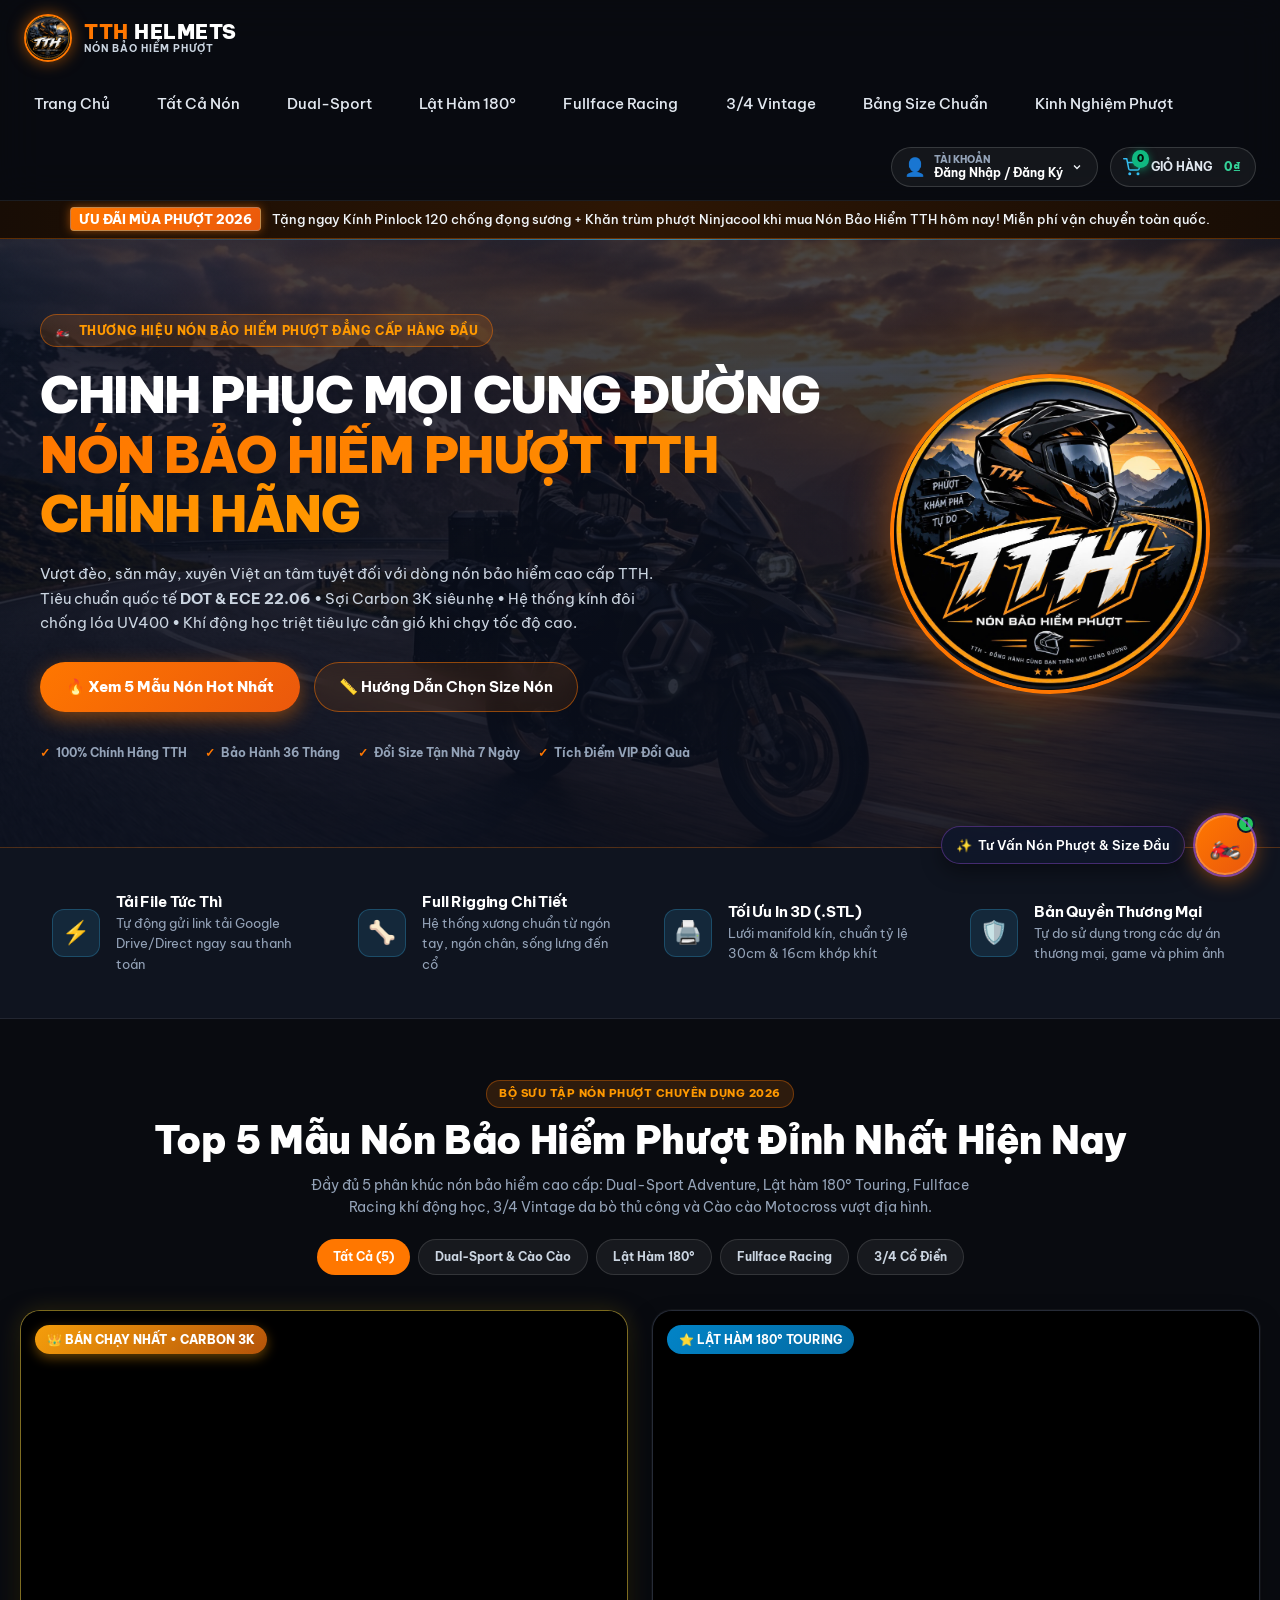
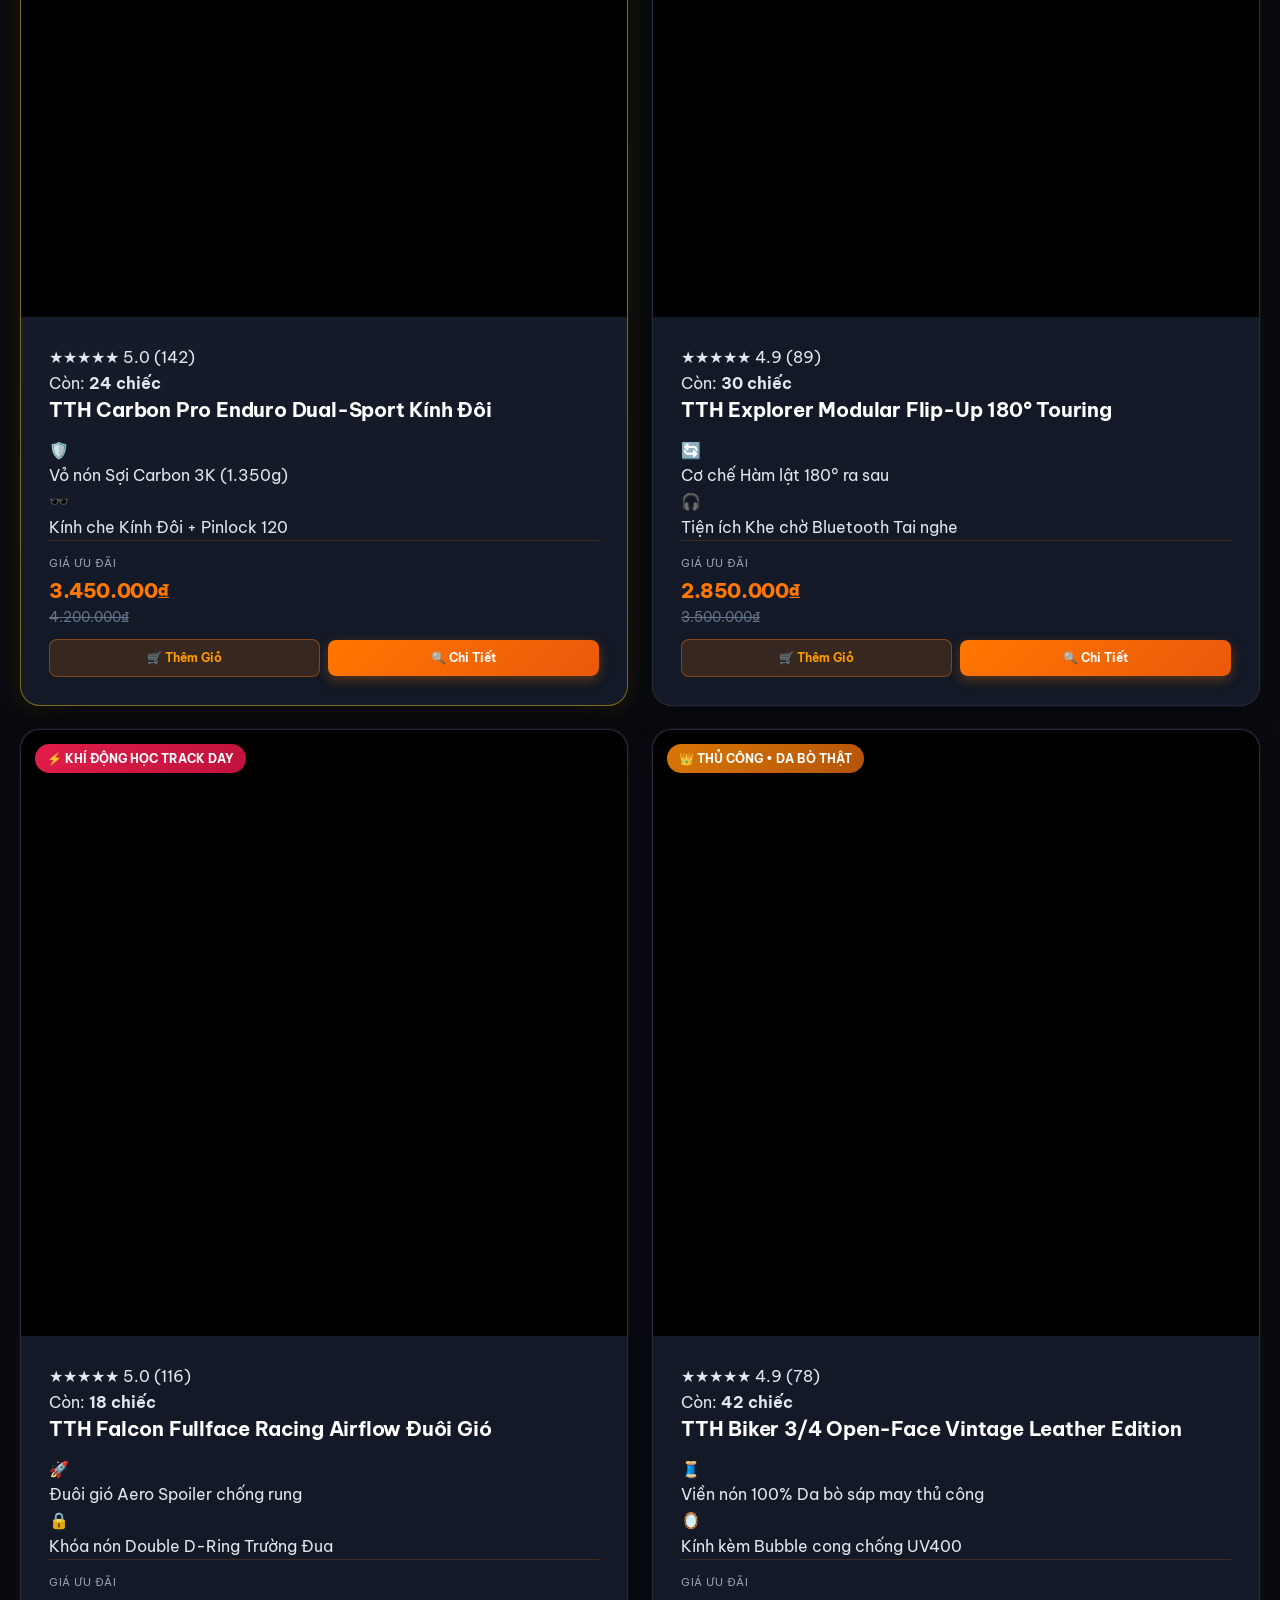
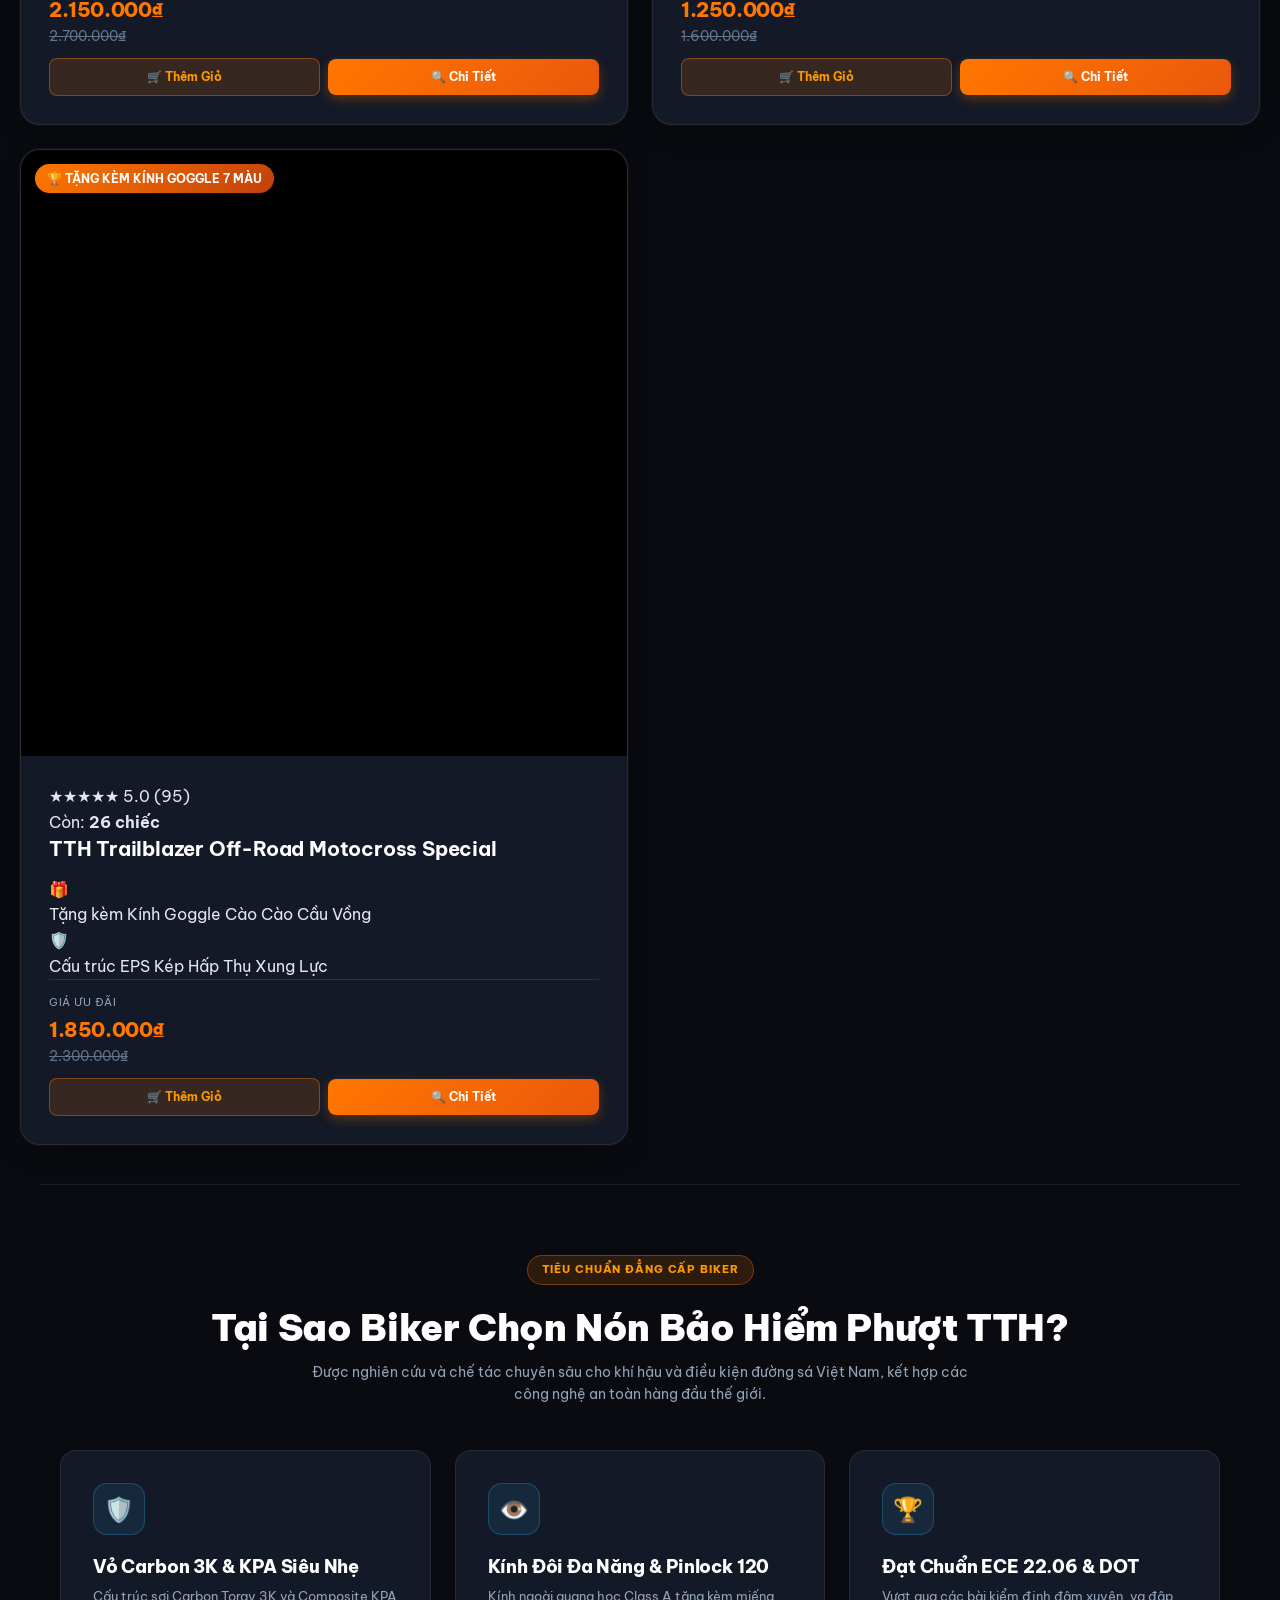
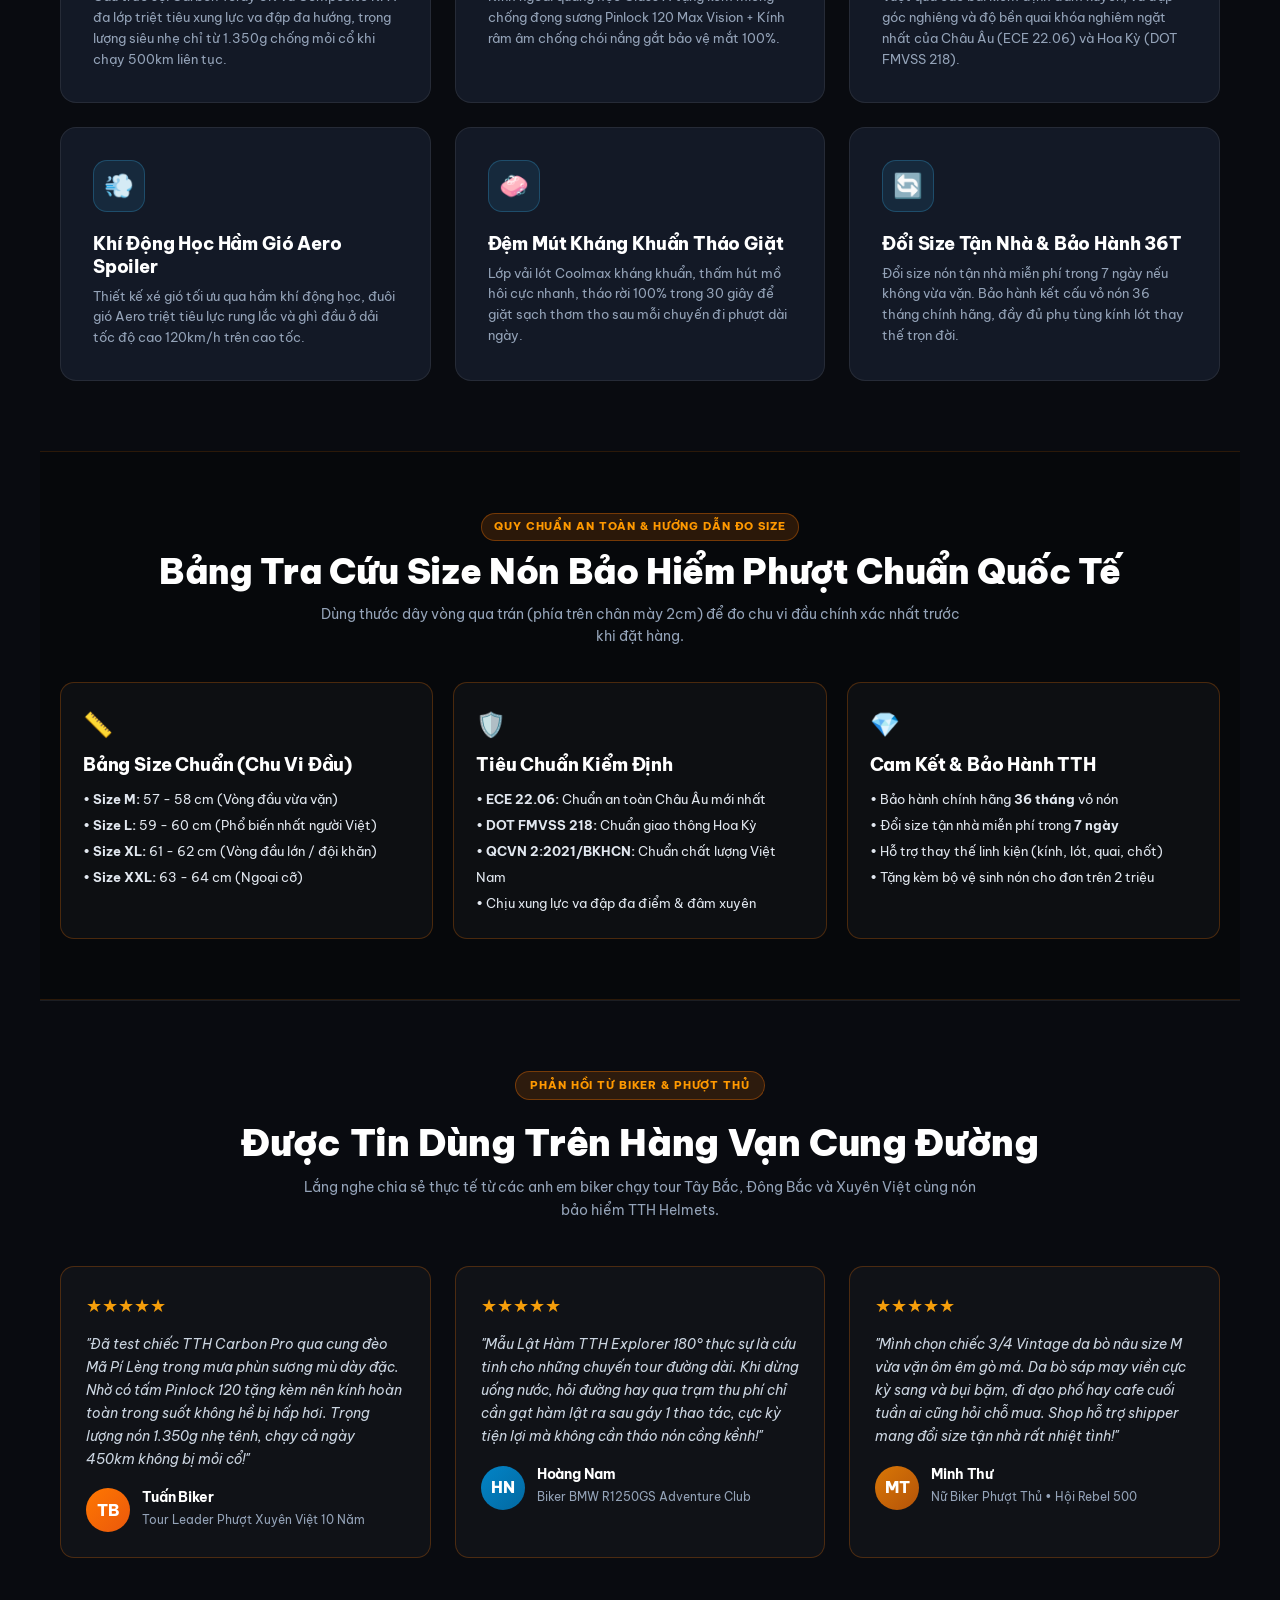
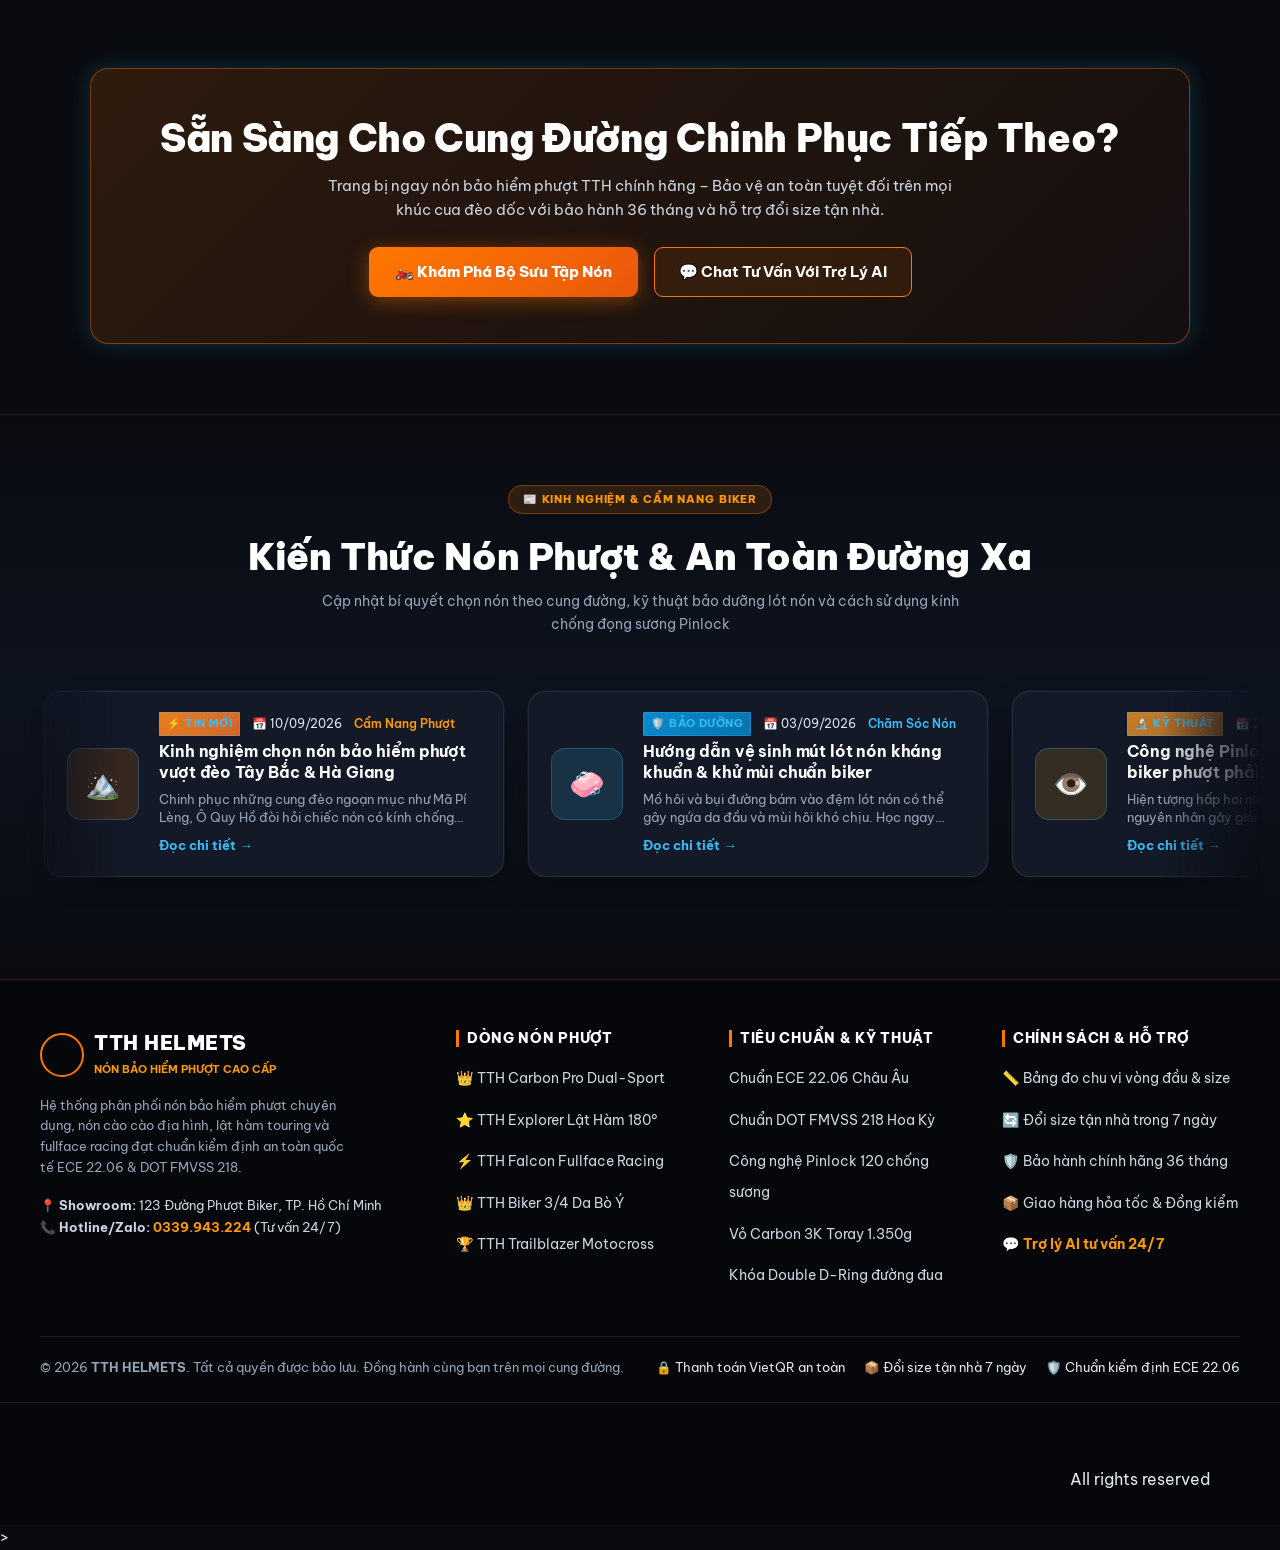
==== commit c7216a4a: "first commit" ====
--- a/standalone_infinityfree/index.html
+++ b/standalone_infinityfree/index.html
@@ -11,7 +11,7 @@
 	<meta name='robots' content='index, follow, max-image-preview:large, max-snippet:-1, max-video-preview:-1' />
 
 	<!-- This site is optimized with the Yoast SEO plugin v28.3 - https://yoast.com/product/yoast-seo-wordpress/ -->
-	<title>CMS-Model3D -</title>
+	<title>TTH HELMETS - Nón Bảo Hiểm Phượt Cao Cấp | Đồng Hành Trên Mọi Cung Đường</title>
 	<link rel="canonical" href="./" />
 	<meta property="og:locale" content="en_US" />
 	<meta property="og:type" content="website" />
@@ -19,7 +19,7 @@
 	<meta property="og:url" content="./" />
 	<meta property="og:site_name" content="CMS-Model3D" />
 	<meta name="twitter:card" content="summary_large_image" />
-	<script type="application/ld+json" class="yoast-schema-graph">{"@context":"https:\/\/schema.org","@graph":[{"@type":"CollectionPage","@id":"http:\/\/m-hnh-3d.local\/","url":"http:\/\/m-hnh-3d.local\/","name":"CMS-Model3D -","isPartOf":{"@id":"http:\/\/m-hnh-3d.local\/#website"},"breadcrumb":{"@id":"http:\/\/m-hnh-3d.local\/#breadcrumb"},"inLanguage":"en-US"},{"@type":"BreadcrumbList","@id":"http:\/\/m-hnh-3d.local\/#breadcrumb","itemListElement":[{"@type":"ListItem","position":1,"name":"Home"}]},{"@type":"WebSite","@id":"http:\/\/m-hnh-3d.local\/#website","url":"http:\/\/m-hnh-3d.local\/","name":"CMS-Model3D","description":"","potentialAction":[{"@type":"SearchAction","target":{"@type":"EntryPoint","urlTemplate":"http:\/\/m-hnh-3d.local\/?s={search_term_string}"},"query-input":{"@type":"PropertyValueSpecification","valueRequired":true,"valueName":"search_term_string"}}],"inLanguage":"en-US"}]}</script>
+	<script type="application/ld+json" class="yoast-schema-graph">{"@context":"https:\/\/schema.org","@graph":[{"@type":"CollectionPage","@id":"./","url":"./","name":"CMS-Model3D -","isPartOf":{"@id":"./#website"},"breadcrumb":{"@id":"./#breadcrumb"},"inLanguage":"en-US"},{"@type":"BreadcrumbList","@id":"./#breadcrumb","itemListElement":[{"@type":"ListItem","position":1,"name":"Home"}]},{"@type":"WebSite","@id":"./#website","url":"./","name":"CMS-Model3D","description":"","potentialAction":[{"@type":"SearchAction","target":{"@type":"EntryPoint","urlTemplate":"./?s={search_term_string}"},"query-input":{"@type":"PropertyValueSpecification","valueRequired":true,"valueName":"search_term_string"}}],"inLanguage":"en-US"}]}</script>
 	<!-- / Yoast SEO plugin. -->
 
 
@@ -77,19 +77,13 @@
 <link rel='stylesheet' id='elementor-gf-roboto-css' href='https://fonts.googleapis.com/css?family=Roboto:100,100italic,200,200italic,300,300italic,400,400italic,500,500italic,600,600italic,700,700italic,800,800italic,900,900italic&#038;display=swap' media='all' />
 <link rel='stylesheet' id='elementor-gf-robotoslab-css' href='https://fonts.googleapis.com/css?family=Roboto+Slab:100,100italic,200,200italic,300,300italic,400,400italic,500,500italic,600,600italic,700,700italic,800,800italic,900,900italic&#038;display=swap' media='all' />
 <script id="jquery-core-js" src="assets/js/jquery.min.js"></script>
-<script id="jquery-migrate-js" src="./wp-includes/js/jquery/jquery-migrate.min.js?ver=3.4.1"></script>
-<script data-wp-strategy="defer" defer id="wc-jquery-blockui-js" src="./wp-content/plugins/woocommerce/assets/js/jquery-blockui/jquery.blockUI.min.js?ver=2.7.0-wc.11.1.0"></script>
-<script id="wc-add-to-cart-js-extra">
-var wc_add_to_cart_params = {"ajax_url":"/wp-admin/admin-ajax.php","wc_ajax_url":"/?wc-ajax=%%endpoint%%","i18n_view_cart":"View cart","cart_url":"./cart/","is_cart":"","cart_redirect_after_add":"no"};
-//# sourceURL=wc-add-to-cart-js-extra
-</script>
-<script data-wp-strategy="defer" defer id="wc-add-to-cart-js" src="./wp-content/plugins/woocommerce/assets/js/frontend/add-to-cart.min.js?ver=11.1.0"></script>
-<script data-wp-strategy="defer" defer id="wc-js-cookie-js" src="./wp-content/plugins/woocommerce/assets/js/js-cookie/js.cookie.min.js?ver=2.1.4-wc.11.1.0"></script>
-<script id="woocommerce-js-extra">
-var woocommerce_params = {"ajax_url":"/wp-admin/admin-ajax.php","wc_ajax_url":"/?wc-ajax=%%endpoint%%","i18n_password_show":"Show password","i18n_password_hide":"Hide password"};
-//# sourceURL=woocommerce-js-extra
-</script>
-<script data-wp-strategy="defer" defer id="woocommerce-js" src="./wp-content/plugins/woocommerce/assets/js/frontend/woocommerce.min.js?ver=11.1.0"></script>
+
+
+
+
+
+
+
 <link rel="https://api.w.org/" href="./wp-json/" /><link rel="EditURI" type="application/rsd+xml" title="RSD" href="./xmlrpc.php?rsd" />
 <meta name="generator" content="WordPress 7.1" />
 <meta name="generator" content="WooCommerce 11.1.0" />
@@ -173,187 +167,286 @@
 <header id="site-header" class="site-header dynamic-header ">
 	<div class="header-inner">
 		<div class="site-branding show-title">
-							<div class="site-title show">
-					<a href="./" title="Home" rel="home">
-						CMS-Model3D					</a>
-				</div>
-					</div>
+    <div class="site-title show">
+        <a href="./" title="TTH - Nón Bảo Hiểm Phượt" rel="home" style="display: flex; align-items: center; gap: 12px; text-decoration: none;">
+            <img src="assets/images/logo-tth.png" alt="TTH Helmets" style="height: 48px; width: 48px; border-radius: 50%; object-fit: cover; border: 2px solid #ff7700; box-shadow: 0 0 16px rgba(255,119,0,0.55); transition: transform 0.25s ease;">
+            <div style="display: flex; flex-direction: column; text-align: left; line-height: 1.15;">
+                <span style="font-size: 1.25rem; font-weight: 900; color: #ffffff; letter-spacing: 0.5px; font-family: 'Be Vietnam Pro', sans-serif;"><span style="color: #ff7700;">TTH</span> HELMETS</span>
+                <span style="font-size: 10px; font-weight: 700; color: #cbd5e1; letter-spacing: 1px;">NÓN BẢO HIỂM PHƯỢT</span>
+            </div>
+        </a>
+    </div>
+</div>
 
 		<nav class="site-navigation" aria-label="Main menu">
-							<ul class="menu">
-					<li><a href="./">Trang Chủ</a></li>
-					<li><a href="#store-catalog">Sản Phẩm 3D</a></li>
-					<li><a href="./?post_type=product&#038;p=44">Model Nam</a></li>
-					<li><a href="./?post_type=product&#038;p=49">Model Nữ</a></li>
-					<li><a href="#running-blog-posts">Bài Viết</a></li>
-					<li><a href="#tech-specs">Thông Số</a></li>
-									</ul>
-					</nav>
+    <ul class="menu">
+        <li><a href="#">Trang Chủ</a></li>
+        <li><a href="#store-catalog" onclick="filterCatalog('all')">Tất Cả Nón</a></li>
+        <li><a href="#store-catalog" onclick="filterCatalog('dualsport')">Dual-Sport</a></li>
+        <li><a href="#store-catalog" onclick="filterCatalog('modular')">Lật Hàm 180°</a></li>
+        <li><a href="#store-catalog" onclick="filterCatalog('fullface')">Fullface Racing</a></li>
+        <li><a href="#store-catalog" onclick="filterCatalog('vintage')">3/4 Vintage</a></li>
+        <li><a href="#tech-specs">Bảng Size Chuẩn</a></li>
+        <li><a href="#running-blog-posts">Kinh Nghiệm Phượt</a></li>
+    </ul>
+</nav>
 
 		<div class="header-actions">
-					<!-- Inline CSS cho Khách Vãng Lai -->
-		<style id="ds-guest-header-styles">
-			.ds-account-wrapper {
+					<!-- Header Actions: User Zone & Shopping Cart (Synchronized & No-Conflict) -->
+		<style id="ds-header-actions-isolated-css">
+			.ds-header-actions {
+				display: flex !important;
+				align-items: center !important;
+				gap: 12px !important;
+				position: relative !important;
+			}
+			.ds-user-zone {
 				position: relative !important;
 				display: inline-flex !important;
 				align-items: center !important;
-				z-index: 9999 !important;
+				z-index: 1000 !important;
 			}
-			.ds-account-btn {
+			.ds-header-btn {
 				display: inline-flex !important;
 				align-items: center !important;
-				gap: 10px !important;
+				gap: 8px !important;
 				background: rgba(255, 255, 255, 0.05) !important;
-				border: 1px solid rgba(255, 255, 255, 0.12) !important;
+				border: 1px solid rgba(255, 255, 255, 0.15) !important;
 				border-radius: 999px !important;
-				padding: 5px 14px 5px 10px !important;
+				padding: 6px 14px 6px 12px !important;
 				color: #f1f5f9 !important;
 				text-decoration: none !important;
 				cursor: pointer !important;
-				transition: all 0.22s ease !important;
+				font-family: 'Be Vietnam Pro', sans-serif !important;
+				font-size: 13px !important;
 				height: 40px !important;
 				box-sizing: border-box !important;
+				transition: all 0.2s ease !important;
 			}
-			.ds-account-btn:hover {
-				background: rgba(139, 92, 246, 0.18) !important;
-				border-color: rgba(139, 92, 246, 0.5) !important;
+			.ds-header-btn:hover {
+				background: rgba(56, 189, 248, 0.15) !important;
+				border-color: rgba(56, 189, 248, 0.5) !important;
 				color: #38bdf8 !important;
-				box-shadow: 0 0 16px rgba(139, 92, 246, 0.3) !important;
+				box-shadow: 0 0 16px rgba(56, 189, 248, 0.25) !important;
 			}
-			.ds-account-wrapper:hover .ds-user-dropdown,
-			.ds-account-wrapper.is-open .ds-user-dropdown {
+			.ds-header-btn-vip {
+				border-color: rgba(245, 158, 11, 0.5) !important;
+				background: rgba(245, 158, 11, 0.1) !important;
+				color: #fef08a !important;
+			}
+			.ds-header-btn-vip:hover {
+				background: rgba(245, 158, 11, 0.2) !important;
+				border-color: #f59e0b !important;
+				box-shadow: 0 0 16px rgba(245, 158, 11, 0.35) !important;
+			}
+			.ds-header-btn-admin {
+				border-color: rgba(244, 63, 94, 0.5) !important;
+				background: rgba(244, 63, 94, 0.15) !important;
+				color: #fda4af !important;
+			}
+			.ds-header-btn-admin:hover {
+				background: rgba(244, 63, 94, 0.25) !important;
+				border-color: #f43f5e !important;
+				box-shadow: 0 0 16px rgba(244, 63, 94, 0.4) !important;
+			}
+			.ds-btn-admin-pill {
+				background: linear-gradient(135deg, #f59e0b, #d97706) !important;
+				border: none !important;
+				color: #ffffff !important;
+				padding: 6px 14px !important;
+				border-radius: 999px !important;
+				font-size: 12px !important;
+				font-weight: 800 !important;
+				cursor: pointer !important;
+				display: inline-flex !important;
+				align-items: center !important;
+				gap: 6px !important;
+				box-shadow: 0 4px 14px rgba(245, 158, 11, 0.4) !important;
+				transition: all 0.2s ease !important;
+				height: 38px !important;
+				font-family: 'Be Vietnam Pro', sans-serif !important;
+			}
+			.ds-btn-admin-pill:hover {
+				transform: translateY(-1px) !important;
+				box-shadow: 0 6px 20px rgba(245, 158, 11, 0.6) !important;
+			}
+			.ds-user-dropdown-menu {
+				display: none;
+				position: absolute !important;
+				top: calc(100% + 8px) !important;
+				right: 0 !important;
+				width: 250px !important;
+				background: #0e1526 !important;
+				border: 1px solid rgba(56, 189, 248, 0.35) !important;
+				border-radius: 14px !important;
+				box-shadow: 0 20px 45px rgba(0, 0, 0, 0.85), 0 0 25px rgba(56, 189, 248, 0.15) !important;
+				z-index: 10001 !important;
+				padding: 0 !important;
+				overflow: hidden !important;
+				animation: dsPopFade 0.2s ease !important;
+			}
+			.ds-user-dropdown-menu.is-open {
 				display: block !important;
-				animation: dsPopFade 0.2s cubic-bezier(0.16, 1, 0.3, 1) !important;
+			}
+			.ds-cart-wrapper {
+				position: relative !important;
+				display: inline-flex !important;
+				align-items: center !important;
+				z-index: 999 !important;
+			}
+			.ds-cart-popover {
+				display: none;
+				position: absolute !important;
+				top: calc(100% + 8px) !important;
+				right: 0 !important;
+				width: 360px !important;
+				max-width: 90vw !important;
+				background: #0e1526 !important;
+				border: 1px solid rgba(56, 189, 248, 0.35) !important;
+				border-radius: 16px !important;
+				box-shadow: 0 20px 50px rgba(0, 0, 0, 0.9), 0 0 25px rgba(56, 189, 248, 0.15) !important;
+				z-index: 10000 !important;
+				overflow: hidden !important;
+				animation: dsPopFade 0.2s ease !important;
+			}
+			.ds-cart-popover.is-open {
+				display: block !important;
+			}
+			.ds-cart-popover-header {
+				display: flex !important;
+				align-items: center !important;
+				justify-content: space-between !important;
+				padding: 12px 16px !important;
+				border-bottom: 1px solid rgba(255, 255, 255, 0.08) !important;
+				background: rgba(255, 255, 255, 0.03) !important;
+			}
+			.ds-cart-popover-header h4 {
+				margin: 0 !important;
+				font-size: 13px !important;
+				font-weight: 700 !important;
+				color: #ffffff !important;
+			}
+			.ds-cart-popover-body {
+				max-height: 280px !important;
+				overflow-y: auto !important;
+				padding: 12px 16px !important;
+			}
+			.ds-cart-popover-footer {
+				padding: 12px 16px !important;
+				background: rgba(255, 255, 255, 0.03) !important;
+				border-top: 1px solid rgba(255, 255, 255, 0.08) !important;
+			}
+			.ds-cart-pop-actions {
+				display: flex !important;
+				gap: 8px !important;
+				margin-top: 10px !important;
+			}
+			.ds-cart-pop-actions button {
+				flex: 1 !important;
+				padding: 8px 10px !important;
+				border-radius: 8px !important;
+				font-size: 12px !important;
+				font-weight: 700 !important;
+				cursor: pointer !important;
+				font-family: 'Be Vietnam Pro', sans-serif !important;
+				border: none !important;
 			}
 		</style>
-		<div class="ds-account-wrapper ds-guest-wrapper" id="dsGuestAuthWrapper">
-			<a href="./my-account/?redirect_to=http%3A%2F%2Fm-hnh-3d.local%2F" class="ds-account-btn" id="dsAuthBtn" title="Đăng Nhập / Đăng Ký Tài Khoản">
-				<span style="font-size: 1.1rem; line-height: 1;">👤</span>
-				<div class="ds-account-label-group">
-					<span class="ds-account-top-label">Tài Khoản</span>
-					<span class="ds-account-name-val" style="font-size: 0.78rem;">Đăng Nhập / Đăng Ký</span>
-				</div>
-				<svg class="ds-account-arrow" width="12" height="12" viewBox="0 0 24 24" fill="none" stroke="currentColor" stroke-width="2.5" stroke-linecap="round" stroke-linejoin="round"><polyline points="6 9 12 15 18 9"></polyline></svg>
-			</a>
-
-			<!-- Thanh Thả Xuống Cho Khách -->
-			<div class="ds-user-dropdown" id="dsGuestDropdown" style="width: 220px !important;">
-				<div class="ds-dropdown-caret"></div>
-				<div class="ds-guest-box">
-					<div class="ds-guest-text">Chào mừng bạn đến với <strong>CMS MODEL 3D</strong></div>
-					<div class="ds-guest-btns">
-						<a href="./my-account/?redirect_to=http%3A%2F%2Fm-hnh-3d.local%2F" class="ds-btn-g-login">🔑 Đăng Nhập</a>
-						<a href="./my-account/?redirect_to=http%3A%2F%2Fm-hnh-3d.local%2F&#038;action=register" class="ds-btn-g-reg">✨ Tạo Tài Khoản</a>
-					</div>
-				</div>
+
+		<div class="ds-header-actions">
+			<!-- User Zone (Dynamic Auth & Admin Button) -->
+			<div class="ds-user-zone" id="dsHeaderUserZone">
+				<!-- Injected by StoreEngine.updateAuthUI() -->
 			</div>
-		</div>
-							<div class="ds-cart-wrapper" id="dsCartWrapper">
-				<a href="./cart/" class="ds-cart-btn" id="dsCartBtn" title="Xem giỏ hàng (Rê chuột hoặc ấn để xem)">
-					<span class="ds-cart-icon">
-						<svg width="20" height="20" viewBox="0 0 24 24" fill="none" stroke="currentColor" stroke-width="2" stroke-linecap="round" stroke-linejoin="round">
+
+			<!-- Shopping Cart Dropdown & Trigger -->
+			<div class="ds-cart-wrapper" id="dsCartWrapper">
+				<button type="button" class="ds-header-btn" id="dsCartBtn" onclick="CartEngine.toggleDropdown(event)" title="Xem giỏ hàng">
+					<span class="ds-cart-icon" style="position: relative; display: inline-flex;">
+						<svg width="18" height="18" viewBox="0 0 24 24" fill="none" stroke="currentColor" stroke-width="2" stroke-linecap="round" stroke-linejoin="round">
 							<circle cx="9" cy="21" r="1"></circle>
 							<circle cx="20" cy="21" r="1"></circle>
 							<path d="M1 1h4l2.68 13.39a2 2 0 0 0 2 1.61h9.72a2 2 0 0 0 2-1.61L23 6H6"></path>
 						</svg>
-						<span class="ds-cart-badge" id="dsCartBadge">0</span>
+						<span class="ds-cart-badge" id="dsCartBadge" style="position: absolute; top: -8px; right: -8px; background: #10b981; color: #041009; font-size: 10px; font-weight: 900; padding: 1px 5px; border-radius: 999px; min-width: 14px; text-align: center;">0</span>
 					</span>
-					<span class="ds-cart-text">
-						<span class="ds-cart-title">Giỏ Hàng</span>
-						<span class="ds-cart-total"><span class="woocommerce-Price-amount amount">0&nbsp;<span class="woocommerce-Price-currencySymbol">&#8363;</span></span></span>
-					</span>
-				</a>
-
-				<!-- Dropdown / Mini-cart Popover -->
-				<div class="ds-cart-dropdown" id="dsCartDropdown">
-					<div class="ds-cart-dropdown-header">
-						<h4>Giỏ Hàng (<span class="ds-cart-count-num">0</span>)</h4>
-						<span class="ds-cart-dropdown-close" id="dsCartClose">&times;</span>
+					<span style="font-weight: 700; font-size: 12px; margin-left: 2px;">GIỎ HÀNG</span>
+					<span id="dsCartHeaderTotal" style="color: #34d399; font-weight: 800; font-size: 12px; margin-left: 4px;">0₫</span>
+				</button>
+
+				<!-- Popover Mini-cart (100% Synchronized with real items) -->
+				<div class="ds-cart-popover" id="dsCartDropdown">
+					<div class="ds-cart-popover-header">
+						<h4>🛒 Giỏ Hàng (<span class="ds-cart-count-num">0</span>)</h4>
+						<span style="cursor: pointer; font-size: 18px; color: #94a3b8;" onclick="CartEngine.closeDropdown()">&times;</span>
 					</div>
-
-					<div class="ds-cart-dropdown-body">
-								<div class="ds-cart-empty">
-			<div class="ds-cart-empty-icon">🛒</div>
-			<p>Chưa có sản phẩm nào trong giỏ hàng</p>
-			<a href="#store-catalog" class="ds-btn ds-btn-primary ds-btn-sm" style="margin-top: 10px;">
-				Khám Phá Model 3D
-			</a>
-		</div>
+					<div class="ds-cart-popover-body" id="dsCartDropdownBody">
+						<!-- Injected by CartEngine.updateCartUI() -->
+					</div>
+					<div class="ds-cart-popover-footer">
+						<div style="display: flex; justify-content: space-between; font-size: 13px; color: #94a3b8;">
+							<span>Tổng cộng:</span>
+							<strong style="color: #10b981; font-size: 14px;" id="dsCartDropdownTotal">0₫</strong>
 						</div>
-
-					<div class="ds-cart-dropdown-footer">
-						<div class="ds-cart-subtotal">
-							<span>Tổng cộng:</span>
-							<strong class="ds-cart-subtotal-val"><span class="woocommerce-Price-amount amount">0&nbsp;<span class="woocommerce-Price-currencySymbol">&#8363;</span></span></strong>
-						</div>
-						<div class="ds-cart-dropdown-actions">
-							<a href="./cart/" class="ds-btn ds-btn-outline ds-btn-sm">Xem Giỏ Hàng</a>
-							<a href="./checkout/" class="ds-btn ds-btn-emerald ds-btn-sm">Thanh Toán Ngay</a>
+						<div class="ds-cart-pop-actions">
+							<button type="button" style="background: rgba(255,255,255,0.08); border: 1px solid rgba(255,255,255,0.15); color: #cbd5e1;" onclick="CartEngine.openDrawer(); CartEngine.closeDropdown();">
+								Xem Giỏ Hàng
+							</button>
+							<button type="button" style="background: linear-gradient(135deg, #10b981, #059669); color: #ffffff;" onclick="openCheckout(); CartEngine.closeDropdown();">
+								⚡ Thanh Toán Ngay
+							</button>
 						</div>
 					</div>
 				</div>
 			</div>
 		</div>
-
-			</div>
+	</div>
 </header>
 
 <div class="cms-dark-storefront">
 
 	<!-- Announcement Bar -->
-	<div class="ds-top-bar">
-		<span class="badge">ƯU ĐÃI ĐẶC BIỆT</span>
-		Bộ sưu tập Model 3D Nữ Kiếm Khách Cổ Trang – Bản Gốc 30cm Resin Cao Cấp &amp; Bản Thu Nhỏ 16cm Nhựa PVC/ABS Giá Tốt!
-	</div>
+	<div class="ds-top-bar" style="background: linear-gradient(90deg, #180d05, #2d1604, #180d05); border-bottom: 1px solid rgba(255,119,0,0.3); color: #f1f5f9;">
+    <span class="badge" style="background: linear-gradient(135deg, #ff7700, #ea580c); color: #ffffff; font-weight: 800; box-shadow: 0 0 10px rgba(255,119,0,0.5);">ƯU ĐÃI MÙA PHƯỢT 2026</span>
+    Tặng ngay Kính Pinlock 120 chống đọng sương + Khăn trùm phượt Ninjacool khi mua Nón Bảo Hiểm TTH hôm nay! Miễn phí vận chuyển toàn quốc.
+</div>
 
 	<!-- Hero Section -->
-	<section class="ds-hero">
-		<div class="ds-hero-container">
-			<div class="ds-hero-content">
-				<div class="ds-hero-badge">
-					<span>👑</span> Kiệt Tác Model 3D Cổ Trang – Tỷ Lệ 1:6 &amp; 1:12
-				</div>
-				<h1 class="ds-hero-title">
-					MÔ HÌNH NỮ KIẾM KHÁCH 3D CỔ TRANG <br>
-					<span class="highlight">BẢN GỐC RESIN VIP &amp; BẢN NHỎ TIẾT KIỆM</span>
-				</h1>
-				<p class="ds-hero-desc">
-					Tác phẩm điêu khắc 3D độc quyền Eastern Female Swordsman với trang phục hoàng kim lộng lẫy và kiếm lệnh cổ trang. Lựa chọn giữa Phiên Bản Gốc Collector 30cm (Resin cao cấp) và Phiên Bản Thu Nhỏ 16cm (Nhựa PVC/ABS bền nhẹ, giá cực tốt).
-				</p>
-				<div class="ds-hero-actions">
-					<a href="#store-catalog" class="ds-btn ds-btn-primary">
-						🛒 Khám Phá Sản Phẩm Ngay
-					</a>
-					<a href="#tech-specs" class="ds-btn ds-btn-outline">
-						📐 Xem Bảng So Sánh 2 Phiên Bản
-					</a>
-				</div>
-				<div class="ds-hero-formats">
-					<span>Định dạng tương thích:</span>
-					<span class="ds-format-pill">.FBX</span>
-					<span class="ds-format-pill">.OBJ</span>
-					<span class="ds-format-pill">.BLEND</span>
-					<span class="ds-format-pill">.STL</span>
-				</div>
-			</div>
-
-			<div class="ds-hero-visual">
-				<div class="ds-hero-card">
-					<div class="ds-hero-card-img-wrapper">
-												<img src="assets/images/ronova-front.png" alt="Model 3D Nữ Kiếm Khách Cổ Trang Showcase" loading="eager" onerror="this.src='assets/images/swordsman-1.png';" loading="lazy" decoding="async">
-						
-						<div class="ds-hero-floating-badge">
-							<div>
-								<div class="label">Eastern Female Swordsman Studio</div>
-								<span style="font-size: 0.78rem; color: #94a3b8;">Resin Cao Cấp (30cm) • Nhựa PVC/ABS (16cm)</span>
-							</div>
-							<div class="price-tag">Chỉ từ 790.000₫</div>
-						</div>
-					</div>
-				</div>
-			</div>
-		</div>
-	</section>
+	<section class="ds-hero" style="background: linear-gradient(rgba(10, 15, 29, 0.75), rgba(10, 15, 29, 0.9)), url('assets/images/hero-biker-touring.jpg') center/cover no-repeat; padding: 75px 20px 85px; border-bottom: 1px solid rgba(255,119,0,0.25);">
+    <div class="ds-hero-container" style="max-width: 1200px; margin: 0 auto; display: flex; align-items: center; justify-content: space-between; gap: 40px; flex-wrap: wrap;">
+        <div class="ds-hero-content" style="flex: 1; min-width: 320px;">
+            <div class="ds-hero-badge" style="display: inline-flex; align-items: center; gap: 8px; padding: 6px 14px; border-radius: 999px; background: rgba(255,119,0,0.15); border: 1px solid rgba(255,119,0,0.45); color: #ff9900; font-size: 12px; font-weight: 800; margin-bottom: 18px;">
+                <span>🏍️</span> THƯƠNG HIỆU NÓN BẢO HIỂM PHƯỢT ĐẲNG CẤP HÀNG ĐẦU
+            </div>
+            <h1 class="ds-hero-title" style="font-size: clamp(2rem, 4vw, 3.1rem); font-weight: 900; line-height: 1.2; color: #ffffff; margin-bottom: 18px; font-family: 'Be Vietnam Pro', sans-serif;">
+                CHINH PHỤC MỌI CUNG ĐƯỜNG <br>
+                <span class="highlight" style="background: linear-gradient(135deg, #ff7700, #ff9900); -webkit-background-clip: text; -webkit-text-fill-color: transparent;">NÓN BẢO HIỂM PHƯỢT TTH CHÍNH HÃNG</span>
+            </h1>
+            <p class="ds-hero-desc" style="font-size: 15px; color: #cbd5e1; line-height: 1.65; max-width: 620px; margin-bottom: 26px;">
+                Vượt đèo, săn mây, xuyên Việt an tâm tuyệt đối với dòng nón bảo hiểm cao cấp TTH. Tiêu chuẩn quốc tế <strong>DOT &amp; ECE 22.06</strong> &bull; Sợi Carbon 3K siêu nhẹ &bull; Hệ thống kính đôi chống lóa UV400 &bull; Khí động học triệt tiêu lực cản gió khi chạy tốc độ cao.
+            </p>
+            <div class="ds-hero-buttons" style="display: flex; gap: 14px; flex-wrap: wrap;">
+                <a href="#store-catalog" class="ds-btn ds-btn-primary" style="background: linear-gradient(135deg, #ff7700, #ea580c); color: #ffffff; border: none; font-weight: 800; padding: 12px 26px; border-radius: 999px; text-decoration: none; box-shadow: 0 6px 20px rgba(255,119,0,0.45); display: inline-flex; align-items: center; gap: 8px;">
+                    🔥 Xem 5 Mẫu Nón Hot Nhất
+                </a>
+                <a href="#tech-specs" class="ds-btn ds-btn-outline" style="border: 1px solid rgba(255,119,0,0.5); color: #ff9900; background: rgba(255,119,0,0.1); font-weight: 700; padding: 12px 24px; border-radius: 999px; text-decoration: none; display: inline-flex; align-items: center; gap: 8px;">
+                    📏 Hướng Dẫn Chọn Size Nón
+                </a>
+            </div>
+            <div style="display: flex; gap: 18px; margin-top: 30px; flex-wrap: wrap; color: #94a3b8; font-size: 12px; font-weight: 700;">
+                <div style="display: flex; align-items: center; gap: 6px;"><span style="color: #ff7700;">✓</span> 100% Chính Hãng TTH</div>
+                <div style="display: flex; align-items: center; gap: 6px;"><span style="color: #ff7700;">✓</span> Bảo Hành 36 Tháng</div>
+                <div style="display: flex; align-items: center; gap: 6px;"><span style="color: #ff7700;">✓</span> Đổi Size Tận Nhà 7 Ngày</div>
+                <div style="display: flex; align-items: center; gap: 6px;"><span style="color: #ff7700;">✓</span> Tích Điểm VIP Đổi Quà</div>
+            </div>
+        </div>
+        <div class="ds-hero-visual" style="flex: 0 0 380px; max-width: 100%; text-align: center;">
+            <div style="position: relative; display: inline-block;">
+                <img src="assets/images/logo-tth.png" alt="TTH Helmet Biker Badge" style="width: 320px; height: 320px; border-radius: 50%; object-fit: cover; border: 4px solid #ff7700; box-shadow: 0 0 45px rgba(255,119,0,0.45); animation: dsFloating 4s ease-in-out infinite;">
+            </div>
+        </div>
+    </div>
+</section>
 
 	<!-- Trust & Value Proposition Bar -->
 	<section class="ds-trust-bar">
@@ -390,760 +483,475 @@
 	</section>
 
 	<!-- Product Catalog Section -->
-	<section id="store-catalog" class="ds-section">
-		<div class="ds-section-header">
-			<span class="ds-section-tag">CATALOG TOÀN BỘ SẢN PHẨM 3D HIỆN CÓ</span>
-			<h2 class="ds-section-title">Danh Mục Tất Cả Mặt Hàng Model 3D</h2>
-			<p class="ds-section-desc">
-				Đầy đủ tất cả 5 mặt hàng hiện có: Từ kiệt tác Nữ Kiếm Khách Cổ Trang đa phân loại (30cm &amp; 16cm), Siêu phẩm Ronova (Genshin Impact - Shade of Death 30cm), Mannequin Nữ 16cm, Mannequin Nam 16cm đến Thần Long Karin 40cm cao cấp.
+	<section id="store-catalog" class="ds-section" style="padding: 60px 20px 40px; max-width: 1300px; margin: 0 auto;">
+        <div class="ds-section-header" style="text-align: center; margin-bottom: 35px;">
+            <span class="ds-section-tag" style="display: inline-block; padding: 4px 12px; border-radius: 999px; background: rgba(255,119,0,0.15); border: 1px solid rgba(255,119,0,0.35); color: #ff9900; font-size: 11px; font-weight: 800; margin-bottom: 8px; letter-spacing: 0.5px;">BỘ SƯU TẬP NÓN PHƯỢT CHUYÊN DỤNG 2026</span>
+            <h2 class="ds-section-title" style="font-size: clamp(1.8rem, 3vw, 2.4rem); font-weight: 900; color: #ffffff; margin: 0 0 10px; font-family: 'Be Vietnam Pro', sans-serif;">Top 5 Mẫu Nón Bảo Hiểm Phượt Đỉnh Nhất Hiện Nay</h2>
+            <p class="ds-section-desc" style="color: #94a3b8; font-size: 14px; max-width: 700px; margin: 0 auto 20px;">
+                Đầy đủ 5 phân khúc nón bảo hiểm cao cấp: Dual-Sport Adventure, Lật hàm 180° Touring, Fullface Racing khí động học, 3/4 Vintage da bò thủ công và Cào cào Motocross vượt địa hình.
+            </p>
+
+            <!-- Filter Buttons -->
+            <div style="display: flex; justify-content: center; gap: 8px; flex-wrap: wrap; margin-top: 15px;">
+                <button type="button" class="ds-filter-pill active" onclick="filterCatalog('all')" style="padding: 8px 16px; border-radius: 999px; background: #ff7700; color: #ffffff; border: none; font-size: 12px; font-weight: 700; cursor: pointer;">Tất Cả (5)</button>
+                <button type="button" class="ds-filter-pill" onclick="filterCatalog('dualsport')" style="padding: 8px 16px; border-radius: 999px; background: rgba(255,255,255,0.06); color: #cbd5e1; border: 1px solid rgba(255,255,255,0.12); font-size: 12px; font-weight: 700; cursor: pointer;">Dual-Sport &amp; Cào Cào</button>
+                <button type="button" class="ds-filter-pill" onclick="filterCatalog('modular')" style="padding: 8px 16px; border-radius: 999px; background: rgba(255,255,255,0.06); color: #cbd5e1; border: 1px solid rgba(255,255,255,0.12); font-size: 12px; font-weight: 700; cursor: pointer;">Lật Hàm 180°</button>
+                <button type="button" class="ds-filter-pill" onclick="filterCatalog('fullface')" style="padding: 8px 16px; border-radius: 999px; background: rgba(255,255,255,0.06); color: #cbd5e1; border: 1px solid rgba(255,255,255,0.12); font-size: 12px; font-weight: 700; cursor: pointer;">Fullface Racing</button>
+                <button type="button" class="ds-filter-pill" onclick="filterCatalog('vintage')" style="padding: 8px 16px; border-radius: 999px; background: rgba(255,255,255,0.06); color: #cbd5e1; border: 1px solid rgba(255,255,255,0.12); font-size: 12px; font-weight: 700; cursor: pointer;">3/4 Cổ Điển</button>
+            </div>
+        </div>
+<div class="ds-products-grid">
+        <!-- PRODUCT 1: CARBON DUAL-SPORT -->
+        <div id="card-tth-carbon-pro" class="ds-product-card ds-product-card-vip" data-category="dualsport">
+            <span class="ds-product-badge ds-badge-vip" style="background: linear-gradient(135deg, #ff7700, #d97706); color: #fff;">👑 BÁN CHẠY NHẤT &bull; CARBON 3K</span>
+            <div class="ds-product-thumb">
+                <a href="javascript:void(0)" onclick="openQuickView('tth-carbon-pro')">
+                    <img class="ds-dyn-thumb-img" src="assets/images/products/helmet-carbon-dual-sport.jpg" alt="TTH Carbon Pro Enduro Dual-Sport Kính Đôi" loading="lazy">
+                </a>
+                <div class="ds-thumb-formats-bar" style="background: rgba(0,0,0,0.8); color: #ff9900; font-weight: 800;">
+                    <span>DOT</span><span>ECE 22.06</span><span>PINLOCK 120</span><span>KÍNH ÂM</span>
+                </div>
+            </div>
+            <div class="ds-product-content">
+                <div class="ds-card-status-row">
+                    <div class="ds-rating-inline">
+                        <span class="ds-stars-gold">★★★★★</span>
+                        <span class="ds-rating-score">5.0</span>
+                        <span class="ds-rating-count">(142)</span>
+                    </div>
+                    <div class="ds-card-stock-pill">
+                        <span class="ds-stock-dot"></span>
+                        <span>Còn: <strong>24 chiếc</strong></span>
+                    </div>
+                </div>
+                <h3 class="ds-product-title">
+                    <a href="javascript:void(0)" onclick="openQuickView('tth-carbon-pro')">TTH Carbon Pro Enduro Dual-Sport Kính Đôi</a>
+                </h3>
+                <div class="ds-specs-grid">
+                    <div class="ds-spec-item" title="Chất liệu vỏ">
+                        <span class="ds-spec-icon">🛡️</span>
+                        <div class="ds-spec-detail">
+                            <span class="ds-spec-name">Vỏ nón</span>
+                            <span class="ds-spec-value">Sợi Carbon 3K (1.350g)</span>
+                        </div>
+                    </div>
+                    <div class="ds-spec-item" title="Hệ thống kính">
+                        <span class="ds-spec-icon">🕶️</span>
+                        <div class="ds-spec-detail">
+                            <span class="ds-spec-name">Kính che</span>
+                            <span class="ds-spec-value">Kính Đôi + Pinlock 120</span>
+                        </div>
+                    </div>
+                </div>
+                <div class="ds-product-footer" style="display: flex; flex-direction: column; gap: 10px; margin-top: auto; padding-top: 14px; border-top: 1px solid rgba(255,119,0,0.2);">
+                    <div class="ds-product-price" style="display: flex; justify-content: space-between; align-items: baseline; width: 100%;">
+                        <div>
+                            <span class="ds-price-label" style="font-size: 11px; text-transform: uppercase; letter-spacing: 0.5px; color: #94a3b8; display: block; margin-bottom: 2px;">Giá Ưu Đãi</span>
+                            <span class="amount" style="color: #ff7700; font-size: 1.25rem; font-weight: 800;">3.450.000₫</span>
+                        </div>
+                        <del style="color: #64748b; font-size: 0.85rem;">4.200.000₫</del>
+                    </div>
+                    <div class="ds-card-btn-group" style="display: grid; grid-template-columns: 1fr 1fr; gap: 8px; width: 100%;">
+                        <button type="button" class="ds-btn-quick-add" onclick="quickAddToCart('tth-carbon-pro')" style="display: flex; align-items: center; justify-content: center; gap: 5px; padding: 9px 4px; border-radius: 8px; font-weight: 700; font-size: 12px; background: rgba(255,119,0,0.15); border: 1px solid rgba(255,119,0,0.4); color: #ff9900; cursor: pointer; transition: all 0.2s; white-space: nowrap;">
+                            🛒 Thêm Giỏ
+                        </button>
+                        <button type="button" class="ds-btn-card-action" onclick="openQuickView('tth-carbon-pro')" style="display: flex; align-items: center; justify-content: center; gap: 5px; padding: 9px 4px; border-radius: 8px; font-weight: 700; font-size: 12px; background: linear-gradient(135deg, #ff7700, #ea580c); border: none; color: #ffffff; cursor: pointer; transition: all 0.2s; white-space: nowrap; box-shadow: 0 4px 12px rgba(255,119,0,0.3);">
+                            🔍 Chi Tiết
+                        </button>
+                    </div>
+                </div>
+            </div>
+        </div>
+
+        <!-- PRODUCT 2: MODULAR FLIP-UP -->
+        <div id="card-tth-explorer-flip" class="ds-product-card" data-category="modular">
+            <span class="ds-product-badge" style="background: linear-gradient(135deg, #0284c7, #0369a1); color: #fff;">⭐ LẬT HÀM 180° TOURING</span>
+            <div class="ds-product-thumb">
+                <a href="javascript:void(0)" onclick="openQuickView('tth-explorer-flip')">
+                    <img class="ds-dyn-thumb-img" src="assets/images/products/helmet-modular-flipup.jpg" alt="TTH Explorer Modular Flip-Up 180° Touring" loading="lazy">
+                </a>
+                <div class="ds-thumb-formats-bar" style="background: rgba(0,0,0,0.8); color: #38bdf8; font-weight: 800;">
+                    <span>FLIP 180°</span><span>KPA COMPOSITE</span><span>BLUETOOTH PORT</span>
+                </div>
+            </div>
+            <div class="ds-product-content">
+                <div class="ds-card-status-row">
+                    <div class="ds-rating-inline">
+                        <span class="ds-stars-gold">★★★★★</span>
+                        <span class="ds-rating-score">4.9</span>
+                        <span class="ds-rating-count">(89)</span>
+                    </div>
+                    <div class="ds-card-stock-pill">
+                        <span class="ds-stock-dot"></span>
+                        <span>Còn: <strong>30 chiếc</strong></span>
+                    </div>
+                </div>
+                <h3 class="ds-product-title">
+                    <a href="javascript:void(0)" onclick="openQuickView('tth-explorer-flip')">TTH Explorer Modular Flip-Up 180° Touring</a>
+                </h3>
+                <div class="ds-specs-grid">
+                    <div class="ds-spec-item" title="Cơ chế hàm">
+                        <span class="ds-spec-icon">🔄</span>
+                        <div class="ds-spec-detail">
+                            <span class="ds-spec-name">Cơ chế</span>
+                            <span class="ds-spec-value">Hàm lật 180° ra sau</span>
+                        </div>
+                    </div>
+                    <div class="ds-spec-item" title="Khả năng tích hợp">
+                        <span class="ds-spec-icon">🎧</span>
+                        <div class="ds-spec-detail">
+                            <span class="ds-spec-name">Tiện ích</span>
+                            <span class="ds-spec-value">Khe chờ Bluetooth Tai nghe</span>
+                        </div>
+                    </div>
+                </div>
+                <div class="ds-product-footer" style="display: flex; flex-direction: column; gap: 10px; margin-top: auto; padding-top: 14px; border-top: 1px solid rgba(255,119,0,0.2);">
+                    <div class="ds-product-price" style="display: flex; justify-content: space-between; align-items: baseline; width: 100%;">
+                        <div>
+                            <span class="ds-price-label" style="font-size: 11px; text-transform: uppercase; letter-spacing: 0.5px; color: #94a3b8; display: block; margin-bottom: 2px;">Giá Ưu Đãi</span>
+                            <span class="amount" style="color: #ff7700; font-size: 1.25rem; font-weight: 800;">2.850.000₫</span>
+                        </div>
+                        <del style="color: #64748b; font-size: 0.85rem;">3.500.000₫</del>
+                    </div>
+                    <div class="ds-card-btn-group" style="display: grid; grid-template-columns: 1fr 1fr; gap: 8px; width: 100%;">
+                        <button type="button" class="ds-btn-quick-add" onclick="quickAddToCart('tth-explorer-flip')" style="display: flex; align-items: center; justify-content: center; gap: 5px; padding: 9px 4px; border-radius: 8px; font-weight: 700; font-size: 12px; background: rgba(255,119,0,0.15); border: 1px solid rgba(255,119,0,0.4); color: #ff9900; cursor: pointer; transition: all 0.2s; white-space: nowrap;">
+                            🛒 Thêm Giỏ
+                        </button>
+                        <button type="button" class="ds-btn-card-action" onclick="openQuickView('tth-explorer-flip')" style="display: flex; align-items: center; justify-content: center; gap: 5px; padding: 9px 4px; border-radius: 8px; font-weight: 700; font-size: 12px; background: linear-gradient(135deg, #ff7700, #ea580c); border: none; color: #ffffff; cursor: pointer; transition: all 0.2s; white-space: nowrap; box-shadow: 0 4px 12px rgba(255,119,0,0.3);">
+                            🔍 Chi Tiết
+                        </button>
+                    </div>
+                </div>
+            </div>
+        </div>
+
+        <!-- PRODUCT 3: FULLFACE RACING -->
+        <div id="card-tth-falcon-fullface" class="ds-product-card" data-category="fullface">
+            <span class="ds-product-badge" style="background: linear-gradient(135deg, #e11d48, #be123c); color: #fff;">⚡ KHÍ ĐỘNG HỌC TRACK DAY</span>
+            <div class="ds-product-thumb">
+                <a href="javascript:void(0)" onclick="openQuickView('tth-falcon-fullface')">
+                    <img class="ds-dyn-thumb-img" src="assets/images/products/helmet-fullface-racing.jpg" alt="TTH Falcon Fullface Racing Airflow Đuôi Gió" loading="lazy">
+                </a>
+                <div class="ds-thumb-formats-bar" style="background: rgba(0,0,0,0.8); color: #f43f5e; font-weight: 800;">
+                    <span>FIBERGLASS</span><span>AERO SPOILER</span><span>DOUBLE D-RING</span>
+                </div>
+            </div>
+            <div class="ds-product-content">
+                <div class="ds-card-status-row">
+                    <div class="ds-rating-inline">
+                        <span class="ds-stars-gold">★★★★★</span>
+                        <span class="ds-rating-score">5.0</span>
+                        <span class="ds-rating-count">(116)</span>
+                    </div>
+                    <div class="ds-card-stock-pill">
+                        <span class="ds-stock-dot"></span>
+                        <span>Còn: <strong>18 chiếc</strong></span>
+                    </div>
+                </div>
+                <h3 class="ds-product-title">
+                    <a href="javascript:void(0)" onclick="openQuickView('tth-falcon-fullface')">TTH Falcon Fullface Racing Airflow Đuôi Gió</a>
+                </h3>
+                <div class="ds-specs-grid">
+                    <div class="ds-spec-item" title="Khí động học">
+                        <span class="ds-spec-icon">🚀</span>
+                        <div class="ds-spec-detail">
+                            <span class="ds-spec-name">Đuôi gió</span>
+                            <span class="ds-spec-value">Aero Spoiler chống rung</span>
+                        </div>
+                    </div>
+                    <div class="ds-spec-item" title="Khóa an toàn">
+                        <span class="ds-spec-icon">🔒</span>
+                        <div class="ds-spec-detail">
+                            <span class="ds-spec-name">Khóa nón</span>
+                            <span class="ds-spec-value">Double D-Ring Trường Đua</span>
+                        </div>
+                    </div>
+                </div>
+                <div class="ds-product-footer" style="display: flex; flex-direction: column; gap: 10px; margin-top: auto; padding-top: 14px; border-top: 1px solid rgba(255,119,0,0.2);">
+                    <div class="ds-product-price" style="display: flex; justify-content: space-between; align-items: baseline; width: 100%;">
+                        <div>
+                            <span class="ds-price-label" style="font-size: 11px; text-transform: uppercase; letter-spacing: 0.5px; color: #94a3b8; display: block; margin-bottom: 2px;">Giá Ưu Đãi</span>
+                            <span class="amount" style="color: #ff7700; font-size: 1.25rem; font-weight: 800;">2.150.000₫</span>
+                        </div>
+                        <del style="color: #64748b; font-size: 0.85rem;">2.700.000₫</del>
+                    </div>
+                    <div class="ds-card-btn-group" style="display: grid; grid-template-columns: 1fr 1fr; gap: 8px; width: 100%;">
+                        <button type="button" class="ds-btn-quick-add" onclick="quickAddToCart('tth-falcon-fullface')" style="display: flex; align-items: center; justify-content: center; gap: 5px; padding: 9px 4px; border-radius: 8px; font-weight: 700; font-size: 12px; background: rgba(255,119,0,0.15); border: 1px solid rgba(255,119,0,0.4); color: #ff9900; cursor: pointer; transition: all 0.2s; white-space: nowrap;">
+                            🛒 Thêm Giỏ
+                        </button>
+                        <button type="button" class="ds-btn-card-action" onclick="openQuickView('tth-falcon-fullface')" style="display: flex; align-items: center; justify-content: center; gap: 5px; padding: 9px 4px; border-radius: 8px; font-weight: 700; font-size: 12px; background: linear-gradient(135deg, #ff7700, #ea580c); border: none; color: #ffffff; cursor: pointer; transition: all 0.2s; white-space: nowrap; box-shadow: 0 4px 12px rgba(255,119,0,0.3);">
+                            🔍 Chi Tiết
+                        </button>
+                    </div>
+                </div>
+            </div>
+        </div>
+
+        <!-- PRODUCT 4: VINTAGE 3/4 LEATHER -->
+        <div id="card-tth-vintage-leather" class="ds-product-card" data-category="vintage">
+            <span class="ds-product-badge" style="background: linear-gradient(135deg, #d97706, #b45309); color: #fff;">👑 THỦ CÔNG &bull; DA BÒ THẬT</span>
+            <div class="ds-product-thumb">
+                <a href="javascript:void(0)" onclick="openQuickView('tth-vintage-leather')">
+                    <img class="ds-dyn-thumb-img" src="assets/images/products/helmet-vintage-34-leather.jpg" alt="TTH Biker 3/4 Open-Face Vintage Leather Edition" loading="lazy">
+                </a>
+                <div class="ds-thumb-formats-bar" style="background: rgba(0,0,0,0.8); color: #f59e0b; font-weight: 800;">
+                    <span>DA BÒ Ý</span><span>KÍNH BUBBLE</span><span>CAFE RACER</span>
+                </div>
+            </div>
+            <div class="ds-product-content">
+                <div class="ds-card-status-row">
+                    <div class="ds-rating-inline">
+                        <span class="ds-stars-gold">★★★★★</span>
+                        <span class="ds-rating-score">4.9</span>
+                        <span class="ds-rating-count">(78)</span>
+                    </div>
+                    <div class="ds-card-stock-pill">
+                        <span class="ds-stock-dot"></span>
+                        <span>Còn: <strong>42 chiếc</strong></span>
+                    </div>
+                </div>
+                <h3 class="ds-product-title">
+                    <a href="javascript:void(0)" onclick="openQuickView('tth-vintage-leather')">TTH Biker 3/4 Open-Face Vintage Leather Edition</a>
+                </h3>
+                <div class="ds-specs-grid">
+                    <div class="ds-spec-item" title="Chất liệu viền">
+                        <span class="ds-spec-icon">🧵</span>
+                        <div class="ds-spec-detail">
+                            <span class="ds-spec-name">Viền nón</span>
+                            <span class="ds-spec-value">100% Da bò sáp may thủ công</span>
+                        </div>
+                    </div>
+                    <div class="ds-spec-item" title="Kính chắn gió">
+                        <span class="ds-spec-icon">🪞</span>
+                        <div class="ds-spec-detail">
+                            <span class="ds-spec-name">Kính kèm</span>
+                            <span class="ds-spec-value">Bubble cong chống UV400</span>
+                        </div>
+                    </div>
+                </div>
+                <div class="ds-product-footer" style="display: flex; flex-direction: column; gap: 10px; margin-top: auto; padding-top: 14px; border-top: 1px solid rgba(255,119,0,0.2);">
+                    <div class="ds-product-price" style="display: flex; justify-content: space-between; align-items: baseline; width: 100%;">
+                        <div>
+                            <span class="ds-price-label" style="font-size: 11px; text-transform: uppercase; letter-spacing: 0.5px; color: #94a3b8; display: block; margin-bottom: 2px;">Giá Ưu Đãi</span>
+                            <span class="amount" style="color: #ff7700; font-size: 1.25rem; font-weight: 800;">1.250.000₫</span>
+                        </div>
+                        <del style="color: #64748b; font-size: 0.85rem;">1.600.000₫</del>
+                    </div>
+                    <div class="ds-card-btn-group" style="display: grid; grid-template-columns: 1fr 1fr; gap: 8px; width: 100%;">
+                        <button type="button" class="ds-btn-quick-add" onclick="quickAddToCart('tth-vintage-leather')" style="display: flex; align-items: center; justify-content: center; gap: 5px; padding: 9px 4px; border-radius: 8px; font-weight: 700; font-size: 12px; background: rgba(255,119,0,0.15); border: 1px solid rgba(255,119,0,0.4); color: #ff9900; cursor: pointer; transition: all 0.2s; white-space: nowrap;">
+                            🛒 Thêm Giỏ
+                        </button>
+                        <button type="button" class="ds-btn-card-action" onclick="openQuickView('tth-vintage-leather')" style="display: flex; align-items: center; justify-content: center; gap: 5px; padding: 9px 4px; border-radius: 8px; font-weight: 700; font-size: 12px; background: linear-gradient(135deg, #ff7700, #ea580c); border: none; color: #ffffff; cursor: pointer; transition: all 0.2s; white-space: nowrap; box-shadow: 0 4px 12px rgba(255,119,0,0.3);">
+                            🔍 Chi Tiết
+                        </button>
+                    </div>
+                </div>
+            </div>
+        </div>
+
+        <!-- PRODUCT 5: TRAILBLAZER MOTOCROSS -->
+        <div id="card-tth-trailblazer-moto" class="ds-product-card" data-category="dualsport">
+            <span class="ds-product-badge" style="background: linear-gradient(135deg, #ff7700, #c2410c); color: #fff;">🏆 TẶNG KÈM KÍNH GOGGLE 7 MÀU</span>
+            <div class="ds-product-thumb">
+                <a href="javascript:void(0)" onclick="openQuickView('tth-trailblazer-moto')">
+                    <img class="ds-dyn-thumb-img" src="assets/images/products/helmet-motocross-trailblazer.jpg" alt="TTH Trailblazer Off-Road Motocross Special" loading="lazy">
+                </a>
+                <div class="ds-thumb-formats-bar" style="background: rgba(0,0,0,0.8); color: #ff9900; font-weight: 800;">
+                    <span>OFF-ROAD</span><span>GOGGLE 7 MÀU</span><span>EPS ĐA MẬT ĐỘ</span>
+                </div>
+            </div>
+            <div class="ds-product-content">
+                <div class="ds-card-status-row">
+                    <div class="ds-rating-inline">
+                        <span class="ds-stars-gold">★★★★★</span>
+                        <span class="ds-rating-score">5.0</span>
+                        <span class="ds-rating-count">(95)</span>
+                    </div>
+                    <div class="ds-card-stock-pill">
+                        <span class="ds-stock-dot"></span>
+                        <span>Còn: <strong>26 chiếc</strong></span>
+                    </div>
+                </div>
+                <h3 class="ds-product-title">
+                    <a href="javascript:void(0)" onclick="openQuickView('tth-trailblazer-moto')">TTH Trailblazer Off-Road Motocross Special</a>
+                </h3>
+                <div class="ds-specs-grid">
+                    <div class="ds-spec-item" title="Quà tặng">
+                        <span class="ds-spec-icon">🎁</span>
+                        <div class="ds-spec-detail">
+                            <span class="ds-spec-name">Tặng kèm</span>
+                            <span class="ds-spec-value">Kính Goggle Cào Cào Cầu Vồng</span>
+                        </div>
+                    </div>
+                    <div class="ds-spec-item" title="Chống va đập">
+                        <span class="ds-spec-icon">🛡️</span>
+                        <div class="ds-spec-detail">
+                            <span class="ds-spec-name">Cấu trúc</span>
+                            <span class="ds-spec-value">EPS Kép Hấp Thụ Xung Lực</span>
+                        </div>
+                    </div>
+                </div>
+                <div class="ds-product-footer" style="display: flex; flex-direction: column; gap: 10px; margin-top: auto; padding-top: 14px; border-top: 1px solid rgba(255,119,0,0.2);">
+                    <div class="ds-product-price" style="display: flex; justify-content: space-between; align-items: baseline; width: 100%;">
+                        <div>
+                            <span class="ds-price-label" style="font-size: 11px; text-transform: uppercase; letter-spacing: 0.5px; color: #94a3b8; display: block; margin-bottom: 2px;">Giá Ưu Đãi</span>
+                            <span class="amount" style="color: #ff7700; font-size: 1.25rem; font-weight: 800;">1.850.000₫</span>
+                        </div>
+                        <del style="color: #64748b; font-size: 0.85rem;">2.300.000₫</del>
+                    </div>
+                    <div class="ds-card-btn-group" style="display: grid; grid-template-columns: 1fr 1fr; gap: 8px; width: 100%;">
+                        <button type="button" class="ds-btn-quick-add" onclick="quickAddToCart('tth-trailblazer-moto')" style="display: flex; align-items: center; justify-content: center; gap: 5px; padding: 9px 4px; border-radius: 8px; font-weight: 700; font-size: 12px; background: rgba(255,119,0,0.15); border: 1px solid rgba(255,119,0,0.4); color: #ff9900; cursor: pointer; transition: all 0.2s; white-space: nowrap;">
+                            🛒 Thêm Giỏ
+                        </button>
+                        <button type="button" class="ds-btn-card-action" onclick="openQuickView('tth-trailblazer-moto')" style="display: flex; align-items: center; justify-content: center; gap: 5px; padding: 9px 4px; border-radius: 8px; font-weight: 700; font-size: 12px; background: linear-gradient(135deg, #ff7700, #ea580c); border: none; color: #ffffff; cursor: pointer; transition: all 0.2s; white-space: nowrap; box-shadow: 0 4px 12px rgba(255,119,0,0.3);">
+                            🔍 Chi Tiết
+                        </button>
+                    </div>
+                </div>
+            </div>
+        </div>
+    </div>
+</section>
+
+	<!-- Technical Highlights Section -->
+	<section class="ds-section" style="border-top: 1px solid var(--ds-border-subtle); padding: 70px 20px;">
+		<div class="ds-section-header" style="text-align: center; margin-bottom: 45px;">
+			<span class="ds-section-tag" style="background: rgba(255,119,0,0.15); border: 1px solid rgba(255,119,0,0.35); color: #ff9900; padding: 5px 14px; border-radius: 999px; font-size: 11px; font-weight: 800; text-transform: uppercase;">TIÊU CHUẨN ĐẲNG CẤP BIKER</span>
+			<h2 class="ds-section-title" style="font-size: clamp(1.8rem, 3vw, 2.3rem); font-weight: 900; color: #ffffff; margin: 12px 0 10px;">Tại Sao Biker Chọn Nón Bảo Hiểm Phượt TTH?</h2>
+			<p class="ds-section-desc" style="color: #94a3b8; font-size: 14px; max-width: 680px; margin: 0 auto;">
+				Được nghiên cứu và chế tác chuyên sâu cho khí hậu và điều kiện đường sá Việt Nam, kết hợp các công nghệ an toàn hàng đầu thế giới.
 			</p>
 		</div>
 
-		<style id="ds-product-cards-critical-css">
-			.ds-products-grid {
-				display: grid !important;
-				grid-template-columns: repeat(5, 1fr) !important;
-				gap: 14px !important;
-				align-items: stretch !important;
-			}
-			@media (max-width: 1400px) {
-				.ds-products-grid { grid-template-columns: repeat(3, 1fr) !important; gap: 16px !important; }
-			}
-			@media (max-width: 900px) {
-				.ds-products-grid { grid-template-columns: repeat(2, 1fr) !important; gap: 14px !important; }
-			}
-			@media (max-width: 560px) {
-				.ds-products-grid { grid-template-columns: 1fr !important; gap: 14px !important; }
-			}
-			.ds-product-card {
-				background: #0d121d !important;
-				border: 1px solid rgba(255, 255, 255, 0.09) !important;
-				border-radius: 16px !important;
-				overflow: hidden !important;
-				display: flex !important;
-				flex-direction: column !important;
-				position: relative !important;
-				box-shadow: 0 10px 25px -8px rgba(0, 0, 0, 0.7) !important;
-				transition: all 0.28s ease !important;
-			}
-			.ds-product-card:hover {
-				transform: translateY(-5px) !important;
-				border-color: rgba(56, 189, 248, 0.45) !important;
-				box-shadow: 0 20px 40px -10px rgba(0, 0, 0, 0.85), 0 0 25px rgba(56, 189, 248, 0.2) !important;
-			}
-			.ds-product-card.ds-product-card-vip { border-color: rgba(245, 158, 11, 0.4) !important; }
-			.ds-product-card.ds-product-card-vip:hover { border-color: #f59e0b !important; }
-			.ds-product-card.ds-product-card-ronova {
-				border-color: rgba(244, 63, 94, 0.4) !important;
-				background: linear-gradient(180deg, #180d16 0%, #0d0f18 100%) !important;
-			}
-			.ds-product-card.ds-product-card-ronova:hover {
-				border-color: #f43f5e !important;
-				box-shadow: 0 20px 45px -10px rgba(0, 0, 0, 0.9), 0 0 30px rgba(244, 63, 94, 0.35) !important;
-			}
-			.ds-product-card.ds-product-card-female { border-color: rgba(236, 72, 153, 0.35) !important; }
-			.ds-product-card.ds-product-card-female:hover { border-color: #ec4899 !important; }
-			.ds-product-card.ds-product-card-male { border-color: rgba(59, 130, 246, 0.35) !important; }
-			.ds-product-card.ds-product-card-male:hover { border-color: #3b82f6 !important; }
-			.ds-product-card.ds-product-card-karin { border-color: rgba(6, 182, 212, 0.4) !important; }
-			.ds-product-card.ds-product-card-karin:hover { border-color: #06b6d4 !important; }
-			.ds-product-thumb {
-				position: relative !important;
-				aspect-ratio: 1 / 1 !important;
-				width: 100% !important;
-				background: #080a10 !important;
-				overflow: hidden !important;
-			}
-			.ds-product-thumb img {
-				width: 100% !important;
-				height: 100% !important;
-				object-fit: cover !important;
-				display: block !important;
-			}
-			.ds-product-badge {
-				position: absolute !important;
-				top: 10px !important;
-				left: 10px !important;
-				z-index: 5 !important;
-				font-size: 0.65rem !important;
-				font-weight: 800 !important;
-				padding: 3px 9px !important;
-				border-radius: 999px !important;
-				color: #ffffff !important;
-				text-transform: uppercase !important;
-				box-shadow: 0 4px 12px rgba(0, 0, 0, 0.5) !important;
-			}
-			.ds-badge-vip { background: linear-gradient(135deg, #f59e0b, #b45309) !important; }
-			.ds-badge-ronova { background: linear-gradient(135deg, #e11d48, #881337) !important; }
-			.ds-badge-female { background: linear-gradient(135deg, #ec4899, #be185d) !important; }
-			.ds-badge-male { background: linear-gradient(135deg, #3b82f6, #1d4ed8) !important; }
-			.ds-badge-karin { background: linear-gradient(135deg, #06b6d4, #0891b2) !important; }
-			.ds-thumb-formats-bar {
-				position: absolute !important;
-				bottom: 8px !important;
-				left: 10px !important;
-				display: flex !important;
-				gap: 4px !important;
-				z-index: 4 !important;
-			}
-			.ds-thumb-formats-bar span {
-				background: rgba(9, 11, 16, 0.85) !important;
-				border: 1px solid rgba(255, 255, 255, 0.15) !important;
-				color: #7dd3fc !important;
-				font-size: 0.62rem !important;
-				font-weight: 700 !important;
-				padding: 1px 5px !important;
-				border-radius: 4px !important;
-			}
-			.ds-product-content {
-				padding: 12px 14px 14px !important;
-				display: flex !important;
-				flex-direction: column !important;
-				flex-grow: 1 !important;
-			}
-			.ds-card-status-row {
-				display: flex !important;
-				align-items: center !important;
-				justify-content: space-between !important;
-				margin-bottom: 7px !important;
-			}
-			.ds-rating-inline { display: flex !important; align-items: center !important; gap: 4px !important; }
-			.ds-stars-gold { color: #f59e0b !important; font-size: 0.78rem !important; letter-spacing: -1px !important; }
-			.ds-rating-score { font-weight: 700 !important; color: #ffffff !important; font-size: 0.74rem !important; }
-			.ds-rating-count { color: #64748b !important; font-size: 0.7rem !important; }
-			.ds-card-stock-pill {
-				display: inline-flex !important;
-				align-items: center !important;
-				gap: 4px !important;
-				padding: 2px 7px !important;
-				border-radius: 999px !important;
-				font-size: 0.7rem !important;
-				font-weight: 600 !important;
-				background: rgba(16, 185, 129, 0.12) !important;
-				border: 1px solid rgba(16, 185, 129, 0.3) !important;
-				color: #34d399 !important;
-			}
-			.ds-stock-dot {
-				width: 5px !important;
-				height: 5px !important;
-				border-radius: 50% !important;
-				background: #10b981 !important;
-				box-shadow: 0 0 6px #10b981 !important;
-			}
-			.ds-dot-crimson { background: #f43f5e !important; box-shadow: 0 0 6px #f43f5e !important; }
-			.ds-product-title {
-				font-size: 0.94rem !important;
-				font-weight: 700 !important;
-				line-height: 1.35 !important;
-				margin: 0 0 9px 0 !important;
-				height: 2.6rem !important;
-				display: -webkit-box !important;
-				-webkit-line-clamp: 2 !important;
-				-webkit-box-orient: vertical !important;
-				overflow: hidden !important;
-			}
-			.ds-product-title a { color: #f8fafc !important; text-decoration: none !important; }
-			.ds-product-title a:hover { color: #38bdf8 !important; }
-			.ds-specs-grid {
-				display: grid !important;
-				grid-template-columns: 1fr 1fr !important;
-				gap: 5px !important;
-				margin-bottom: 12px !important;
-				background: rgba(255, 255, 255, 0.03) !important;
-				border: 1px solid rgba(255, 255, 255, 0.06) !important;
-				border-radius: 10px !important;
-				padding: 7px 8px !important;
-			}
-			.ds-spec-item { display: flex !important; align-items: center !important; gap: 6px !important; min-width: 0 !important; }
-			.ds-spec-icon { font-size: 0.92rem !important; line-height: 1 !important; flex-shrink: 0 !important; }
-			.ds-spec-detail { display: flex !important; flex-direction: column !important; line-height: 1.15 !important; min-width: 0 !important; overflow: hidden !important; }
-			.ds-spec-name { font-size: 0.6rem !important; text-transform: uppercase !important; color: #64748b !important; font-weight: 700 !important; }
-			.ds-spec-value { font-size: 0.72rem !important; font-weight: 700 !important; color: #cbd5e1 !important; white-space: nowrap !important; overflow: hidden !important; text-overflow: ellipsis !important; }
-			.ds-product-footer {
-				margin-top: auto !important;
-				padding-top: 10px !important;
-				border-top: 1px solid rgba(255, 255, 255, 0.07) !important;
-				display: flex !important;
-				align-items: center !important;
-				justify-content: space-between !important;
-				gap: 6px !important;
-			}
-			.ds-product-price { display: flex !important; flex-direction: column !important; min-width: 0 !important; line-height: 1.2 !important; }
-			.ds-product-price .ds-price-label { font-size: 0.62rem !important; text-transform: uppercase !important; color: #64748b !important; letter-spacing: 0.04em !important; }
-			.ds-product-price .amount { font-size: 0.94rem !important; font-weight: 800 !important; color: #10b981 !important; white-space: nowrap !important; }
-			.ds-btn-card-action {
-				display: inline-flex !important;
-				align-items: center !important;
-				gap: 4px !important;
-				font-size: 0.78rem !important;
-				font-weight: 700 !important;
-				padding: 6px 12px !important;
-				border-radius: 7px !important;
-				white-space: nowrap !important;
-				text-decoration: none !important;
-				color: #ffffff !important;
-				background: linear-gradient(135deg, #38bdf8, #2563eb) !important;
-				transition: all 0.2s ease !important;
-				flex-shrink: 0 !important;
-				cursor: pointer !important;
-			}
-			.ds-btn-card-action:hover { box-shadow: 0 0 14px rgba(56, 189, 248, 0.45) !important; transform: translateY(-1px) !important; }
-			.ds-btn-emerald { background: linear-gradient(135deg, #10b981, #059669) !important; }
-			.ds-btn-ronova { background: linear-gradient(135deg, #e11d48, #9333ea) !important; }
-			.ds-btn-ronova:hover { box-shadow: 0 0 14px rgba(225, 29, 72, 0.5) !important; }
-			.ds-btn-karin { background: linear-gradient(135deg, #06b6d4, #2563eb) !important; }
-		</style>
-
-		<div class="ds-products-grid">
-									<div id="card-swordsman" class="ds-product-card ds-product-card-vip ds-card-flagship">
-							<span class="ds-product-badge ds-badge-vip ds-dyn-badge">👑 BẢN GỐC COLLECTOR VIP</span>
-							<div class="ds-product-thumb">
-								<a href="./product/model-3d-eastern-female-swordsman-30cm/">
-									<img class="ds-dyn-thumb-img" src="assets/images/swordsman-1.png" alt="MODEL 3D NHÂN VẬT NỮ EASTERN FEMALE SWORDSMAN - KIẾM KHÁCH CỔ TRANG" loading="lazy" loading="eager" fetchpriority="high" decoding="async" loading="lazy" decoding="async">
-								</a>
-								<div class="ds-thumb-formats-bar">
-									<span>.FBX</span><span>.OBJ</span><span>.BLEND</span><span>.STL</span>
-								</div>
-							</div>
-							<div class="ds-product-content">
-								<div class="ds-card-status-row">
-									<div class="ds-rating-inline">
-										<span class="ds-stars-gold">★★★★★</span>
-										<span class="ds-rating-score">5.0</span>
-										<span class="ds-rating-count">(98)</span>
-									</div>
-									<div class="ds-card-stock-pill">
-										<span class="ds-stock-dot"></span>
-										<span>Còn: <strong>20</strong></span>
-									</div>
-								</div>
-
-								<h3 class="ds-product-title">
-									<a href="./product/model-3d-eastern-female-swordsman-30cm/" title="Eastern Female Swordsman - Nữ Kiếm Khách Cổ Trang">
-										Eastern Female Swordsman - Nữ Kiếm Khách Cổ Trang
-									</a>
-								</h3>
-
-								<!-- Bảng Thông Số Kỹ Thuật 3D Chi Tiết -->
-								<div class="ds-specs-grid">
-									<div class="ds-spec-item" title="Kích thước &amp; Tỷ lệ mô hình">
-										<span class="ds-spec-icon">📏</span>
-										<div class="ds-spec-detail">
-											<span class="ds-spec-name">Tỷ lệ</span>
-											<span class="ds-spec-value">30cm (1:6) / 16cm</span>
-										</div>
-									</div>
-									<div class="ds-spec-item" title="Hệ thống xương &amp; Tạo dáng">
-										<span class="ds-spec-icon">🦴</span>
-										<div class="ds-spec-detail">
-											<span class="ds-spec-name">Rigging</span>
-											<span class="ds-spec-value">Posed &amp; In 3D</span>
-										</div>
-									</div>
-									<div class="ds-spec-item" title="Chất liệu bề mặt &amp; Phụ kiện">
-										<span class="ds-spec-icon">🎨</span>
-										<div class="ds-spec-detail">
-											<span class="ds-spec-name">Texture</span>
-											<span class="ds-spec-value">4K PBR + Bàn Trà</span>
-										</div>
-									</div>
-									<div class="ds-spec-item" title="Tiêu chuẩn đúc &amp; In 3D">
-										<span class="ds-spec-icon">🧊</span>
-										<div class="ds-spec-detail">
-											<span class="ds-spec-name">Chất liệu</span>
-											<span class="ds-spec-value">Resin Polystone</span>
-										</div>
-									</div>
-								</div>
-
-								<div class="ds-product-footer">
-									<div class="ds-product-price">
-										<span class="ds-price-label">Giá Bản Quyền 3D</span>
-										<span class="amount">790.000₫ – 3.490.000₫</span>
-									</div>
-									<a href="./product/model-3d-eastern-female-swordsman-30cm/" class="ds-btn-card-action ds-btn-emerald">
-										<span>Xem Chi Tiết</span>
-										<svg width="12" height="12" viewBox="0 0 24 24" fill="none" stroke="currentColor" stroke-width="2.5"><polyline points="9 18 15 12 9 6"></polyline></svg>
-									</a>
-								</div>
-							</div>
-						</div>
-												<div class="ds-product-card ds-product-card-ronova" id="card-ronova">
-							<span class="ds-product-badge ds-badge-ronova">🩸 SIÊU PHẨM GENSHIN 30CM</span>
-							<div class="ds-product-thumb">
-								<a href="./product/model-3d-ronova-genshin-impact-shade-of-death-collector-vip-30cm/">
-									<img src="assets/images/ronova-front.png" alt="Model 3D Ronova (Genshin Impact) - Shade of Death Collector VIP 30cm" loading="lazy" loading="lazy" decoding="async">
-								</a>
-								<div class="ds-thumb-formats-bar">
-									<span>.FBX</span><span>.OBJ</span><span>.BLEND</span><span>.STL</span><span>.ZTL</span>
-								</div>
-							</div>
-							<div class="ds-product-content">
-								<div class="ds-card-status-row">
-									<div class="ds-rating-inline">
-										<span class="ds-stars-gold">★★★★★</span>
-										<span class="ds-rating-score">5.0</span>
-										<span class="ds-rating-count">(99+ Độc Quyền)</span>
-									</div>
-									<div class="ds-card-stock-pill" style="background: rgba(244, 63, 94, 0.12) !important; border-color: rgba(244, 63, 94, 0.35) !important; color: #fb7185 !important;">
-										<span class="ds-stock-dot ds-dot-crimson"></span>
-										<span>Còn: <strong>20</strong></span>
-									</div>
-								</div>
-
-								<h3 class="ds-product-title">
-									<a href="./product/model-3d-ronova-genshin-impact-shade-of-death-collector-vip-30cm/" title="Model 3D Ronova (Genshin Impact) - Shade of Death 30cm">
-										Ronova (Genshin Impact) - Shade of Death 30cm
-									</a>
-								</h3>
-
-								<!-- Bảng Thông Số Kỹ Thuật 3D Chi Tiết Vượt Trội -->
-								<div class="ds-specs-grid">
-									<div class="ds-spec-item" title="Kích thước 30cm chuẩn tỷ lệ 1:6 Collector Scale">
-										<span class="ds-spec-icon">📏</span>
-										<div class="ds-spec-detail">
-											<span class="ds-spec-name">Tỷ lệ</span>
-											<span class="ds-spec-value">30cm (Chuẩn 1:6 VIP)</span>
-										</div>
-									</div>
-									<div class="ds-spec-item" title="Full Rigging 48 khớp uốn &amp; T-Pose + Dáng Bay Levitating">
-										<span class="ds-spec-icon">🦴</span>
-										<div class="ds-spec-detail">
-											<span class="ds-spec-name">Rigging</span>
-											<span class="ds-spec-value">Full Rig 48 Khớp + Bay</span>
-										</div>
-									</div>
-									<div class="ds-spec-item" title="Bộ map 8K PBR Subsurface + Sừng Hào Quang Emissive phát sáng">
-										<span class="ds-spec-icon">🎨</span>
-										<div class="ds-spec-detail">
-											<span class="ds-spec-name">Texture</span>
-											<span class="ds-spec-value">8K PBR + Sừng Phát Sáng</span>
-										</div>
-									</div>
-									<div class="ds-spec-item" title="Tách sẵn 28 mộng ghép âm dương Keyed &amp; Hollowed">
-										<span class="ds-spec-icon">🧊</span>
-										<div class="ds-spec-detail">
-											<span class="ds-spec-name">Mộng ghép</span>
-											<span class="ds-spec-value">28 Mộng In Resin 8K</span>
-										</div>
-									</div>
-								</div>
-
-								<div class="ds-product-footer">
-									<div class="ds-product-price">
-										<span class="ds-price-label">Giá Thị Trường Cao Cấp</span>
-										<span class="amount"><del style="font-size:0.75rem; color:#64748b;">2.890.000₫</del> <ins style="color:#f43f5e; text-decoration:none; font-weight:800;">2.190.000₫</ins></span>
-									</div>
-									<a href="./product/model-3d-ronova-genshin-impact-shade-of-death-collector-vip-30cm/" class="ds-btn-card-action ds-btn-ronova">
-										<span>Xem Chi Tiết</span>
-										<svg width="12" height="12" viewBox="0 0 24 24" fill="none" stroke="currentColor" stroke-width="2.5"><polyline points="9 18 15 12 9 6"></polyline></svg>
-									</a>
-								</div>
-							</div>
-						</div>
-												<div class="ds-product-card ds-product-card-karin" id="card-karin">
-							<span class="ds-product-badge ds-badge-karin">🐉 SIÊU PHẨM 40CM</span>
-							<div class="ds-product-thumb">
-								<a href="./product/model-3d-karin-puzzle-and-dragons-40cm/">
-									<img src="assets/images/karin-angle-1.png" alt="MODEL 3D NHÂN VẬT KARIN (PUZZLE &amp; DRAGONS) - BẢN CAO CẤP 40CM" loading="lazy" loading="lazy" decoding="async">
-								</a>
-								<div class="ds-thumb-formats-bar">
-									<span>.FBX</span><span>.OBJ</span><span>.BLEND</span><span>.STL</span>
-								</div>
-							</div>
-							<div class="ds-product-content">
-								<div class="ds-card-status-row">
-									<div class="ds-rating-inline">
-										<span class="ds-stars-gold">★★★★★</span>
-										<span class="ds-rating-score">5.0</span>
-										<span class="ds-rating-count">(Độc Quyền)</span>
-									</div>
-									<div class="ds-card-stock-pill">
-										<span class="ds-stock-dot"></span>
-										<span>Còn: <strong>17</strong></span>
-									</div>
-								</div>
-
-								<h3 class="ds-product-title">
-									<a href="./product/model-3d-karin-puzzle-and-dragons-40cm/" title="Karin Thần Long Thủy Tinh (Puzzle &amp; Dragons) 40cm">
-										Karin Thần Long Thủy Tinh (Puzzle &amp; Dragons)
-									</a>
-								</h3>
-
-								<!-- Bảng Thông Số Kỹ Thuật 3D Chi Tiết -->
-								<div class="ds-specs-grid">
-									<div class="ds-spec-item" title="Kích thước khủng Masterpiece">
-										<span class="ds-spec-icon">📏</span>
-										<div class="ds-spec-detail">
-											<span class="ds-spec-name">Kích thước</span>
-											<span class="ds-spec-value">40cm Khủng VIP</span>
-										</div>
-									</div>
-									<div class="ds-spec-item" title="Hiệu ứng rồng &amp; sóng nước">
-										<span class="ds-spec-icon">🐉</span>
-										<div class="ds-spec-detail">
-											<span class="ds-spec-name">Hiệu ứng</span>
-											<span class="ds-spec-value">Thần Long Sóng Nước</span>
-										</div>
-									</div>
-									<div class="ds-spec-item" title="Cắt ghép phân mảnh in 3D">
-										<span class="ds-spec-icon">🎨</span>
-										<div class="ds-spec-detail">
-											<span class="ds-spec-name">Cắt mảnh</span>
-											<span class="ds-spec-value">Tách 24 Mộng Ghép</span>
-										</div>
-									</div>
-									<div class="ds-spec-item" title="Chất lượng đúc tượng">
-										<span class="ds-spec-icon">🧊</span>
-										<div class="ds-spec-detail">
-											<span class="ds-spec-name">Chất liệu</span>
-											<span class="ds-spec-value">Resin Sắc Nét 8K</span>
-										</div>
-									</div>
-								</div>
-
-								<div class="ds-product-footer">
-									<div class="ds-product-price">
-										<span class="ds-price-label">Giá Bản Quyền 3D</span>
-										<span class="amount"><del style="font-size:0.75rem; color:#64748b;">990.000₫</del> <ins style="color:#10b981; text-decoration:none;">741.000₫</ins></span>
-									</div>
-									<a href="./product/model-3d-karin-puzzle-and-dragons-40cm/" class="ds-btn-card-action ds-btn-karin">
-										<span>Xem Chi Tiết</span>
-										<svg width="12" height="12" viewBox="0 0 24 24" fill="none" stroke="currentColor" stroke-width="2.5"><polyline points="9 18 15 12 9 6"></polyline></svg>
-									</a>
-								</div>
-							</div>
-						</div>
-												<div class="ds-product-card ds-product-card-female">
-							<span class="ds-product-badge ds-badge-female">💎 BÁN CHẠY NHẤT</span>
-							<div class="ds-product-thumb">
-								<a href="./product/model-3d-mannequin-nu-16cm-ty-le-chuan-full-rigging-da-dang-dang/">
-									<img src="assets/images/images3.jpg" alt="MODEL 3D MANNEQUIN NỮ 16CM - TỶ LỆ CHUẨN, FULL RIGGING ĐA DẠNG DÁNG" loading="lazy" loading="lazy" decoding="async">
-								</a>
-								<div class="ds-thumb-formats-bar">
-									<span>.FBX</span><span>.OBJ</span><span>.BLEND</span><span>.STL</span>
-								</div>
-							</div>
-							<div class="ds-product-content">
-								<div class="ds-card-status-row">
-									<div class="ds-rating-inline">
-										<span class="ds-stars-gold">★★★★★</span>
-										<span class="ds-rating-score">5.0</span>
-										<span class="ds-rating-count">(215)</span>
-									</div>
-									<div class="ds-card-stock-pill">
-										<span class="ds-stock-dot"></span>
-										<span>Còn: <strong>24</strong></span>
-									</div>
-								</div>
-
-								<h3 class="ds-product-title">
-									<a href="./product/model-3d-mannequin-nu-16cm-ty-le-chuan-full-rigging-da-dang-dang/" title="Model Mannequin Nữ 16cm - Tỷ Lệ Chuẩn Figure">
-										Mannequin Nữ 16cm - Full Rigging Khung Xương
-									</a>
-								</h3>
-
-								<!-- Bảng Thông Số Kỹ Thuật 3D Chi Tiết -->
-								<div class="ds-specs-grid">
-									<div class="ds-spec-item" title="Kích thước &amp; Tỷ lệ mô hình">
-										<span class="ds-spec-icon">📏</span>
-										<div class="ds-spec-detail">
-											<span class="ds-spec-name">Tỷ lệ</span>
-											<span class="ds-spec-value">16cm (Chuẩn 1:12)</span>
-										</div>
-									</div>
-									<div class="ds-spec-item" title="Hệ thống xương &amp; Khớp uốn">
-										<span class="ds-spec-icon">🦴</span>
-										<div class="ds-spec-detail">
-											<span class="ds-spec-name">Rigging</span>
-											<span class="ds-spec-value">FK/IK (32 Khớp)</span>
-										</div>
-									</div>
-									<div class="ds-spec-item" title="Tính năng tối ưu chuyển động">
-										<span class="ds-spec-icon">🎨</span>
-										<div class="ds-spec-detail">
-											<span class="ds-spec-name">Tính năng</span>
-											<span class="ds-spec-value">Pose Animation</span>
-										</div>
-									</div>
-									<div class="ds-spec-item" title="Khả năng in 3D &amp; lưới">
-										<span class="ds-spec-icon">🧊</span>
-										<div class="ds-spec-detail">
-											<span class="ds-spec-name">In 3D</span>
-											<span class="ds-spec-value">Solid Mesh Đầy Đủ</span>
-										</div>
-									</div>
-								</div>
-
-								<div class="ds-product-footer">
-									<div class="ds-product-price">
-										<span class="ds-price-label">Giá Bản Quyền 3D</span>
-										<span class="amount"><span class="woocommerce-Price-amount amount"><bdi>99.000&nbsp;<span class="woocommerce-Price-currencySymbol" translate="no">&#8363;</span></bdi></span></span>
-									</div>
-									<a href="./product/model-3d-mannequin-nu-16cm-ty-le-chuan-full-rigging-da-dang-dang/" class="ds-btn-card-action">
-										<span>Xem Chi Tiết</span>
-										<svg width="12" height="12" viewBox="0 0 24 24" fill="none" stroke="currentColor" stroke-width="2.5"><polyline points="9 18 15 12 9 6"></polyline></svg>
-									</a>
-								</div>
-							</div>
-						</div>
-												<div class="ds-product-card ds-product-card-male">
-							<span class="ds-product-badge ds-badge-male">🔥 ĐỀ XUẤT HỌC VIÊN</span>
-							<div class="ds-product-thumb">
-								<a href="./product/mo-hinh-model-3d/">
-									<img src="assets/images/images.jpg" alt="MODEL 3D MANNEQUIN NAM 16CM - LINH HOẠT &amp; ĐA DẠNG ĐỘNG TÁC" loading="lazy" loading="lazy" decoding="async">
-								</a>
-								<div class="ds-thumb-formats-bar">
-									<span>.FBX</span><span>.OBJ</span><span>.BLEND</span><span>.STL</span>
-								</div>
-							</div>
-							<div class="ds-product-content">
-								<div class="ds-card-status-row">
-									<div class="ds-rating-inline">
-										<span class="ds-stars-gold">★★★★★</span>
-										<span class="ds-rating-score">5.0</span>
-										<span class="ds-rating-count">(142)</span>
-									</div>
-									<div class="ds-card-stock-pill">
-										<span class="ds-stock-dot"></span>
-										<span>Còn: <strong>25</strong></span>
-									</div>
-								</div>
-
-								<h3 class="ds-product-title">
-									<a href="./product/mo-hinh-model-3d/" title="Model Mannequin Nam 16cm - Chuẩn Cơ Bắp Anatomy">
-										Mannequin Nam 16cm - Chuẩn Cơ Bắp Anatomy
-									</a>
-								</h3>
-
-								<!-- Bảng Thông Số Kỹ Thuật 3D Chi Tiết -->
-								<div class="ds-specs-grid">
-									<div class="ds-spec-item" title="Kích thước &amp; Tỷ lệ mô hình">
-										<span class="ds-spec-icon">📏</span>
-										<div class="ds-spec-detail">
-											<span class="ds-spec-name">Tỷ lệ</span>
-											<span class="ds-spec-value">16cm (Chuẩn 1:12)</span>
-										</div>
-									</div>
-									<div class="ds-spec-item" title="Hệ thống khung xương thể thao">
-										<span class="ds-spec-icon">🦴</span>
-										<div class="ds-spec-detail">
-											<span class="ds-spec-name">Rigging</span>
-											<span class="ds-spec-value">FK/IK Đa Hướng</span>
-										</div>
-									</div>
-									<div class="ds-spec-item" title="Chuẩn giải phẫu học cơ bắp">
-										<span class="ds-spec-icon">🎨</span>
-										<div class="ds-spec-detail">
-											<span class="ds-spec-name">Giải phẫu</span>
-											<span class="ds-spec-value">Cơ Bắp Học Đường</span>
-										</div>
-									</div>
-									<div class="ds-spec-item" title="Độ phân giải &amp; máy in tương thích">
-										<span class="ds-spec-icon">🧊</span>
-										<div class="ds-spec-detail">
-											<span class="ds-spec-name">In 3D</span>
-											<span class="ds-spec-value">Watertight FDM/Resin</span>
-										</div>
-									</div>
-								</div>
-
-								<div class="ds-product-footer">
-									<div class="ds-product-price">
-										<span class="ds-price-label">Giá Bản Quyền 3D</span>
-										<span class="amount"><span class="woocommerce-Price-amount amount"><bdi>494.000&nbsp;<span class="woocommerce-Price-currencySymbol" translate="no">&#8363;</span></bdi></span></span>
-									</div>
-									<a href="./product/mo-hinh-model-3d/" class="ds-btn-card-action">
-										<span>Xem Chi Tiết</span>
-										<svg width="12" height="12" viewBox="0 0 24 24" fill="none" stroke="currentColor" stroke-width="2.5"><polyline points="9 18 15 12 9 6"></polyline></svg>
-									</a>
-								</div>
-							</div>
-						</div>
-								</div>
-	</section>
-
-	<!-- Technical Highlights Section -->
-	<section class="ds-section" style="border-top: 1px solid var(--ds-border-subtle);">
-		<div class="ds-section-header">
-			<span class="ds-section-tag">TIÊU CHUẨN CHẤT LƯỢNG CAO CẤP</span>
-			<h2 class="ds-section-title">Tại Sao Nên Chọn Model 3D Của Chúng Tôi?</h2>
-			<p class="ds-section-desc">
-				Được thiết kế tỉ mỉ bởi các 3D Artist kinh nghiệm, tối ưu hóa để đáp ứng trọn vẹn cả nhu cầu dựng hình số lẫn in vật lý.
-			</p>
-		</div>
-
-		<div class="ds-features-grid">
+		<div class="ds-features-grid" style="max-width: 1200px; margin: 0 auto;">
 			<div class="ds-feature-box">
-				<div class="ds-feature-icon">🦴</div>
-				<h3>Hệ Khung Xương FK/IK Chuẩn</h3>
-				<p>Hệ thống xương chi tiết đầy đủ từ cổ, vai, sống lưng, hông đến từng đốt ngón tay, ngón chân, tà áo và kiếm lệnh. Uốn nắn mượt mà không vỡ form lưới.</p>
+				<div class="ds-feature-icon">🛡️</div>
+				<h3 style="color: #ffffff; font-size: 1.15rem; font-weight: 800; margin: 12px 0 8px;">Vỏ Carbon 3K &amp; KPA Siêu Nhẹ</h3>
+				<p style="color: #94a3b8; font-size: 13px; line-height: 1.6;">Cấu trúc sợi Carbon Toray 3K và Composite KPA đa lớp triệt tiêu xung lực va đập đa hướng, trọng lượng siêu nhẹ chỉ từ 1.350g chống mỏi cổ khi chạy 500km liên tục.</p>
 			</div>
 			<div class="ds-feature-box">
-				<div class="ds-feature-icon">💎</div>
-				<h3>Hai Lựa Chọn Kích Thước &amp; Chất Liệu</h3>
-				<p>Tùy chọn linh hoạt giữa Bản Gốc 30cm Resin Polystone sơn thủ công tinh xảo và Bản Thu Nhỏ 16cm Nhựa PVC/ABS dẻo dai chống va đập tiết kiệm.</p>
+				<div class="ds-feature-icon">👁️</div>
+				<h3 style="color: #ffffff; font-size: 1.15rem; font-weight: 800; margin: 12px 0 8px;">Kính Đôi Đa Năng &amp; Pinlock 120</h3>
+				<p style="color: #94a3b8; font-size: 13px; line-height: 1.6;">Kính ngoài quang học Class A tặng kèm miếng chống đọng sương Pinlock 120 Max Vision + Kính râm âm chống chói nắng gắt bảo vệ mắt 100%.</p>
 			</div>
 			<div class="ds-feature-box">
-				<div class="ds-feature-icon">🎨</div>
-				<h3>UV Map &amp; PBR Material Sẵn Sàng</h3>
-				<p>Trải sẵn 100% Non-overlapping UV clean. Bộ texture PBR 4K - 8K Ultra HD lụa bạch ngọc, hoàng kim thêu phượng hoàng và da SSS chân thực.</p>
+				<div class="ds-feature-icon">🏆</div>
+				<h3 style="color: #ffffff; font-size: 1.15rem; font-weight: 800; margin: 12px 0 8px;">Đạt Chuẩn ECE 22.06 &amp; DOT</h3>
+				<p style="color: #94a3b8; font-size: 13px; line-height: 1.6;">Vượt qua các bài kiểm định đâm xuyên, va đập góc nghiêng và độ bền quai khóa nghiêm ngặt nhất của Châu Âu (ECE 22.06) và Hoa Kỳ (DOT FMVSS 218).</p>
 			</div>
 			<div class="ds-feature-box">
-				<div class="ds-feature-icon">🔌</div>
-				<h3>Tương Thích Mọi Phần Mềm 3D</h3>
-				<p>Mở và sử dụng trực tiếp trên Blender, Maya, 3ds Max, Cinema 4D, ZBrush, Marvelous Designer, Unreal Engine 5 và Unity.</p>
+				<div class="ds-feature-icon">💨</div>
+				<h3 style="color: #ffffff; font-size: 1.15rem; font-weight: 800; margin: 12px 0 8px;">Khí Động Học Hầm Gió Aero Spoiler</h3>
+				<p style="color: #94a3b8; font-size: 13px; line-height: 1.6;">Thiết kế xé gió tối ưu qua hầm khí động học, đuôi gió Aero triệt tiêu lực rung lắc và ghì đầu ở dải tốc độ cao 120km/h trên cao tốc.</p>
 			</div>
 			<div class="ds-feature-box">
-				<div class="ds-feature-icon">📐</div>
-				<h3>Tỷ Lệ Chuẩn 1:6 (30cm) &amp; 1:12 (16cm)</h3>
-				<p>Bản 30cm bề thế đẳng cấp cho tủ kính hoặc showroom, bản 16cm nhỏ gọn hoàn hảo đặt cạnh màn hình máy tính hoặc bàn làm việc.</p>
+				<div class="ds-feature-icon">🧼</div>
+				<h3 style="color: #ffffff; font-size: 1.15rem; font-weight: 800; margin: 12px 0 8px;">Đệm Mút Kháng Khuẩn Tháo Giặt</h3>
+				<p style="color: #94a3b8; font-size: 13px; line-height: 1.6;">Lớp vải lót Coolmax kháng khuẩn, thấm hút mồ hôi cực nhanh, tháo rời 100% trong 30 giây để giặt sạch thơm tho sau mỗi chuyến đi phượt dài ngày.</p>
 			</div>
 			<div class="ds-feature-box">
-				<div class="ds-feature-icon">📂</div>
-				<h3>Tệp Nguồn Đầy Đủ (.BLEND, .FBX, .STL)</h3>
-				<p>Nhận trọn bộ tệp gốc dễ dàng tùy biến, chỉnh sửa vật liệu và chia khớp in 3D theo sở thích riêng của bạn.</p>
+				<div class="ds-feature-icon">🔄</div>
+				<h3 style="color: #ffffff; font-size: 1.15rem; font-weight: 800; margin: 12px 0 8px;">Đổi Size Tận Nhà &amp; Bảo Hành 36T</h3>
+				<p style="color: #94a3b8; font-size: 13px; line-height: 1.6;">Đổi size nón tận nhà miễn phí trong 7 ngày nếu không vừa vặn. Bảo hành kết cấu vỏ nón 36 tháng chính hãng, đầy đủ phụ tùng kính lót thay thế trọn đời.</p>
 			</div>
 		</div>
 	</section>
 
 	<!-- Technical Specifications Comparison Table -->
-	<section id="tech-specs" class="ds-section" style="border-top: 1px solid var(--ds-border-subtle);">
-		<div class="ds-section-header">
-			<span class="ds-section-tag">BẢNG SO SÁNH 2 PHIÊN BẢN</span>
-			<h2 class="ds-section-title">So Sánh Chi Tiết Bản Gốc 30cm &amp; Bản Thu Nhỏ 16cm</h2>
-			<p class="ds-section-desc">
-				Xem chi tiết cấu hình kích thước, chất liệu, phụ kiện và đặc tính kỹ thuật giữa 2 phiên bản Nữ Kiếm Khách Cổ Trang.
+	<section id="tech-specs" class="ds-section" style="padding: 60px 20px; background: rgba(0,0,0,0.3); border-top: 1px solid rgba(255,119,0,0.15); border-bottom: 1px solid rgba(255,119,0,0.15);">
+        <div style="max-width: 1200px; margin: 0 auto;">
+            <div style="text-align: center; margin-bottom: 35px;">
+                <span class="ds-section-tag" style="display: inline-block; padding: 4px 12px; border-radius: 999px; background: rgba(255,119,0,0.15); border: 1px solid rgba(255,119,0,0.35); color: #ff9900; font-size: 11px; font-weight: 800; margin-bottom: 8px;">QUY CHUẨN AN TOÀN &amp; HƯỚNG DẪN ĐO SIZE</span>
+                <h2 style="font-size: clamp(1.8rem, 3vw, 2.2rem); font-weight: 900; color: #ffffff; margin: 0 0 10px;">Bảng Tra Cứu Size Nón Bảo Hiểm Phượt Chuẩn Quốc Tế</h2>
+                <p style="color: #94a3b8; font-size: 14px; max-width: 650px; margin: 0 auto;">Dùng thước dây vòng qua trán (phía trên chân mày 2cm) để đo chu vi đầu chính xác nhất trước khi đặt hàng.</p>
+            </div>
+
+            <div style="display: grid; grid-template-columns: repeat(auto-fit, minmax(260px, 1fr)); gap: 20px;">
+                <div style="background: rgba(255,255,255,0.03); border: 1px solid rgba(255,119,0,0.25); border-radius: 14px; padding: 22px;">
+                    <div style="font-size: 1.5rem; margin-bottom: 10px;">📏</div>
+                    <h3 style="font-size: 1.1rem; font-weight: 800; color: #ffffff; margin: 0 0 10px;">Bảng Size Chuẩn (Chu Vi Đầu)</h3>
+                    <ul style="list-style: none; padding: 0; margin: 0; font-size: 13px; color: #cbd5e1; line-height: 2;">
+                        <li>• <strong>Size M:</strong> 57 - 58 cm (Vòng đầu vừa vặn)</li>
+                        <li>• <strong>Size L:</strong> 59 - 60 cm (Phổ biến nhất người Việt)</li>
+                        <li>• <strong>Size XL:</strong> 61 - 62 cm (Vòng đầu lớn / đội khăn)</li>
+                        <li>• <strong>Size XXL:</strong> 63 - 64 cm (Ngoại cỡ)</li>
+                    </ul>
+                </div>
+
+                <div style="background: rgba(255,255,255,0.03); border: 1px solid rgba(255,119,0,0.25); border-radius: 14px; padding: 22px;">
+                    <div style="font-size: 1.5rem; margin-bottom: 10px;">🛡️</div>
+                    <h3 style="font-size: 1.1rem; font-weight: 800; color: #ffffff; margin: 0 0 10px;">Tiêu Chuẩn Kiểm Định</h3>
+                    <ul style="list-style: none; padding: 0; margin: 0; font-size: 13px; color: #cbd5e1; line-height: 2;">
+                        <li>• <strong>ECE 22.06:</strong> Chuẩn an toàn Châu Âu mới nhất</li>
+                        <li>• <strong>DOT FMVSS 218:</strong> Chuẩn giao thông Hoa Kỳ</li>
+                        <li>• <strong>QCVN 2:2021/BKHCN:</strong> Chuẩn chất lượng Việt Nam</li>
+                        <li>• Chịu xung lực va đập đa điểm &amp; đâm xuyên</li>
+                    </ul>
+                </div>
+
+                <div style="background: rgba(255,255,255,0.03); border: 1px solid rgba(255,119,0,0.25); border-radius: 14px; padding: 22px;">
+                    <div style="font-size: 1.5rem; margin-bottom: 10px;">💎</div>
+                    <h3 style="font-size: 1.1rem; font-weight: 800; color: #ffffff; margin: 0 0 10px;">Cam Kết &amp; Bảo Hành TTH</h3>
+                    <ul style="list-style: none; padding: 0; margin: 0; font-size: 13px; color: #cbd5e1; line-height: 2;">
+                        <li>• Bảo hành chính hãng <strong>36 tháng</strong> vỏ nón</li>
+                        <li>• Đổi size tận nhà miễn phí trong <strong>7 ngày</strong></li>
+                        <li>• Hỗ trợ thay thế linh kiện (kính, lót, quai, chốt)</li>
+                        <li>• Tặng kèm bộ vệ sinh nón cho đơn trên 2 triệu</li>
+                    </ul>
+                </div>
+            </div>
+        </div>
+</section>
+
+	<!-- Testimonials Section -->
+	<section class="ds-section" style="border-top: 1px solid var(--ds-border-subtle); padding: 70px 20px;">
+		<div class="ds-section-header" style="text-align: center; margin-bottom: 45px;">
+			<span class="ds-section-tag" style="background: rgba(255,119,0,0.15); border: 1px solid rgba(255,119,0,0.35); color: #ff9900; padding: 5px 14px; border-radius: 999px; font-size: 11px; font-weight: 800; text-transform: uppercase;">PHẢN HỒI TỪ BIKER &amp; PHƯỢT THỦ</span>
+			<h2 class="ds-section-title" style="font-size: clamp(1.8rem, 3vw, 2.3rem); font-weight: 900; color: #ffffff; margin: 12px 0 10px;">Được Tin Dùng Trên Hàng Vạn Cung Đường</h2>
+			<p class="ds-section-desc" style="color: #94a3b8; font-size: 14px; max-width: 680px; margin: 0 auto;">
+				Lắng nghe chia sẻ thực tế từ các anh em biker chạy tour Tây Bắc, Đông Bắc và Xuyên Việt cùng nón bảo hiểm TTH Helmets.
 			</p>
 		</div>
 
-		<div class="ds-table-wrapper">
-			<table class="ds-table">
-				<thead>
-					<tr>
-						<th style="width: 28%;">Thuộc Tính So Sánh</th>
-						<th style="width: 36%; color: #facc15; border-color: rgba(250, 204, 21, 0.4);">👑 Bản Gốc Collector 30cm (Resin VIP)</th>
-						<th style="width: 36%; color: #38bdf8; border-color: rgba(56, 189, 248, 0.4);">🔥 Bản Thu Nhỏ Tiêu Chuẩn 16cm (Nhựa PVC/ABS)</th>
-					</tr>
-				</thead>
-				<tbody>
-					<tr>
-						<td><strong>Chiều Cao Thực Tế</strong></td>
-						<td><span style="color: #facc15; font-weight: 700;">30 cm (Tỷ lệ 1:6 - Collector Edition Studio)</span></td>
-						<td><span style="color: #38bdf8; font-weight: 700;">16 cm (Tỷ lệ 1:12 - Tiêu chuẩn Desk Model)</span></td>
-					</tr>
-					<tr>
-						<td><strong>Chất Liệu Chế Tác</strong></td>
-						<td><span style="color: #facc15; font-weight: 700;">Tượng Resin Polystone Cao Cấp, Sơn Thủ Công PBR 8K</span></td>
-						<td><span style="color: #38bdf8; font-weight: 700;">Nhựa Đúc PVC &amp; ABS Cao Cấp, Chống Va Đập Bền Bỉ</span></td>
-					</tr>
-					<tr>
-						<td><strong>Đặc Tính &amp; Trọng Lượng</strong></td>
-						<td>~1.85 kg (Đầm tay, đẳng cấp trưng bày phòng khách, showroom)</td>
-						<td>~280 g (Nhẹ, dẻo dai, không lo vỡ gãy khi rơi hoặc va chạm)</td>
-					</tr>
-					<tr>
-						<td><strong>Phụ Kiện Kèm Theo</strong></td>
-						<td><strong style="color: #ffffff;">Full Set: Kiếm lệnh hoàng kim, Bàn trà cổ phong &amp; Chậu Bonsai mai trắng</strong></td>
-						<td><strong style="color: #ffffff;">1 Kiếm lệnh cổ trang + 1 Chân đế đứng Acrylic chống đổ</strong></td>
-					</tr>
-					<tr>
-						<td><strong>Khung Xương (Rigging)</strong></td>
-						<td>Full Rig FK/IK (Cơ thể, mắt, tóc, tà áo choàng &amp; kiếm)</td>
-						<td>Full Rig FK/IK (Toàn bộ cơ thể &amp; kiếm lệnh)</td>
-					</tr>
-					<tr>
-						<td><strong>Số Lượng Đa Giác (Mesh)</strong></td>
-						<td>Low: ~38.000 / High: ~3.200.000 polys (PBR 8K)</td>
-						<td>Low: ~25.000 / High: ~1.200.000 polys (PBR 4K)</td>
-					</tr>
-					<tr>
-						<td><strong>Trải UV Map</strong></td>
-						<td>100% Non-overlapping UV maps sạch sẽ</td>
-						<td>100% Non-overlapping UV maps sạch sẽ</td>
-					</tr>
-					<tr>
-						<td><strong>Định Dạng Tệp Đi Kèm</strong></td>
-						<td><code>.FBX</code>, <code>.OBJ</code>, <code>.BLEND</code>, <code>.STL</code></td>
-						<td><code>.FBX</code>, <code>.OBJ</code>, <code>.BLEND</code>, <code>.STL</code></td>
-					</tr>
-					<tr>
-						<td><strong>Hỗ Trợ In 3D (.STL)</strong></td>
-						<td><span style="color: var(--ds-accent-emerald); font-weight: 700;">✓ Có (.STL Keyed &amp; Split parts in resin cực nét)</span></td>
-						<td><span style="color: var(--ds-accent-emerald); font-weight: 700;">✓ Có (.STL liền khối &amp; khớp lắp in nhanh FDM/Resin)</span></td>
-					</tr>
-					<tr>
-						<td><strong>Giá Bán</strong></td>
-						<td><strong style="color: var(--ds-accent-emerald); font-size: 1.25rem;"><del style="font-size: 0.95rem; color: #64748b; font-weight: normal;">4.200.000₫</del> 3.490.000₫</strong> <span style="font-size: 0.75rem; color: #facc15; font-weight: 700;">(VIP)</span></td>
-						<td><strong style="color: var(--ds-accent-emerald); font-size: 1.25rem;"><del style="font-size: 0.95rem; color: #64748b; font-weight: normal;">1.150.000₫</del> 790.000₫</strong> <span style="font-size: 0.75rem; color: #38bdf8; font-weight: 700;">(-77%)</span></td>
-					</tr>
-					<tr>
-						<td><strong>Lựa Chọn</strong></td>
-						<td>
-							<a href="./?post_type=product&#038;p=76" class="ds-btn ds-btn-emerald" style="padding: 0.5rem 1rem; font-size: 0.88rem; width: 100%; justify-content: center;">
-								Xem Chi Tiết Bản 30cm →
-							</a>
-						</td>
-						<td>
-							<a href="./?post_type=product&#038;p=77" class="ds-btn ds-btn-primary" style="padding: 0.5rem 1rem; font-size: 0.88rem; width: 100%; justify-content: center;">
-								Xem Chi Tiết Bản 16cm →
-							</a>
-						</td>
-					</tr>
-				</tbody>
-			</table>
-		</div>
-	</section>
-
-	<!-- Testimonials Section -->
-	<section class="ds-section" style="border-top: 1px solid var(--ds-border-subtle);">
-		<div class="ds-section-header">
-			<span class="ds-section-tag">PHẢN HỒI TỪ CỘNG ĐỒNG</span>
-			<h2 class="ds-section-title">Được Tin Dùng Bởi Các Artist &amp; Designer</h2>
-			<p class="ds-section-desc">
-				Xem các nhà sáng tạo nội dung và nhà sưu tập nói gì về tác phẩm Nữ Kiếm Khách Cổ Trang 3D.
-			</p>
-		</div>
-
-		<div class="ds-reviews-grid">
-			<div class="ds-review-card">
-				<div class="ds-review-stars">★★★★★</div>
-				<p>
-					"Hệ xương rig cực kỳ mượt mà, uốn tạo dáng phức tạp trong Blender không bị co dúm hay lỗi da. Tỷ lệ cơ thể chuẩn chỉnh giúp tôi vẽ phác thảo dáng nhân vật nhanh hơn gấp đôi!"
+		<div class="ds-reviews-grid" style="max-width: 1200px; margin: 0 auto;">
+			<div class="ds-review-card" style="background: rgba(255,255,255,0.03); border: 1px solid rgba(255,119,0,0.25); border-radius: 14px; padding: 25px;">
+				<div class="ds-review-stars" style="color: #f59e0b; font-size: 18px; margin-bottom: 12px;">★★★★★</div>
+				<p style="color: #cbd5e1; font-size: 13.5px; line-height: 1.7; font-style: italic; margin-bottom: 18px;">
+					"Đã test chiếc TTH Carbon Pro qua cung đèo Mã Pí Lèng trong mưa phùn sương mù dày đặc. Nhờ có tấm Pinlock 120 tặng kèm nên kính hoàn toàn trong suốt không hề bị hấp hơi. Trọng lượng nón 1.350g nhẹ tênh, chạy cả ngày 450km không bị mỏi cổ!"
 				</p>
-				<div class="ds-review-author">
-					<div class="ds-review-avatar">TH</div>
+				<div class="ds-review-author" style="display: flex; align-items: center; gap: 12px;">
+					<div class="ds-review-avatar" style="width: 44px; height: 44px; border-radius: 50%; background: linear-gradient(135deg, #ff7700, #ea580c); color: #fff; font-weight: 800; display: flex; align-items: center; justify-content: center;">TB</div>
 					<div class="ds-review-author-info">
-						<h4>Trần Hoàng</h4>
-						<span>Concept Artist &amp; Illustrator</span>
+						<h4 style="color: #fff; font-size: 14px; font-weight: 700; margin: 0;">Tuấn Biker</h4>
+						<span style="color: #94a3b8; font-size: 12px;">Tour Leader Phượt Xuyên Việt 10 Năm</span>
 					</div>
 				</div>
 			</div>
 
-			<div class="ds-review-card">
-				<div class="ds-review-stars">★★★★★</div>
-				<p>
-					"Bản gốc 30cm Resin sơn chi tiết cực kỳ tinh xảo, trong khi bản 16cm nhựa PVC để bàn làm việc rất bền và chắc chắn, không lo gãy kiếm. Rất đáng giá tiền!"
+			<div class="ds-review-card" style="background: rgba(255,255,255,0.03); border: 1px solid rgba(255,119,0,0.25); border-radius: 14px; padding: 25px;">
+				<div class="ds-review-stars" style="color: #f59e0b; font-size: 18px; margin-bottom: 12px;">★★★★★</div>
+				<p style="color: #cbd5e1; font-size: 13.5px; line-height: 1.7; font-style: italic; margin-bottom: 18px;">
+					"Mẫu Lật Hàm TTH Explorer 180° thực sự là cứu tinh cho những chuyến tour đường dài. Khi dừng uống nước, hỏi đường hay qua trạm thu phí chỉ cần gạt hàm lật ra sau gáy 1 thao tác, cực kỳ tiện lợi mà không cần tháo nón cồng kềnh!"
 				</p>
-				<div class="ds-review-author">
-					<div class="ds-review-avatar">NL</div>
+				<div class="ds-review-author" style="display: flex; align-items: center; gap: 12px;">
+					<div class="ds-review-avatar" style="width: 44px; height: 44px; border-radius: 50%; background: linear-gradient(135deg, #0284c7, #0369a1); color: #fff; font-weight: 800; display: flex; align-items: center; justify-content: center;">HN</div>
 					<div class="ds-review-author-info">
-						<h4>Nguyễn Linh</h4>
-						<span>Chủ xưởng in 3D Studio</span>
+						<h4 style="color: #fff; font-size: 14px; font-weight: 700; margin: 0;">Hoàng Nam</h4>
+						<span style="color: #94a3b8; font-size: 12px;">Biker BMW R1250GS Adventure Club</span>
 					</div>
 				</div>
 			</div>
 
-			<div class="ds-review-card">
-				<div class="ds-review-stars">★★★★★</div>
-				<p>
-					"Rất tiện khi có cả file .BLEND và .FBX. UV map sạch sẽ nên tôi có thể vẽ thêm texture quần áo trong Substance Painter mà không tốn công unwrap lại."
+			<div class="ds-review-card" style="background: rgba(255,255,255,0.03); border: 1px solid rgba(255,119,0,0.25); border-radius: 14px; padding: 25px;">
+				<div class="ds-review-stars" style="color: #f59e0b; font-size: 18px; margin-bottom: 12px;">★★★★★</div>
+				<p style="color: #cbd5e1; font-size: 13.5px; line-height: 1.7; font-style: italic; margin-bottom: 18px;">
+					"Mình chọn chiếc 3/4 Vintage da bò nâu size M vừa vặn ôm êm gò má. Da bò sáp may viền cực kỳ sang và bụi bặm, đi dạo phố hay cafe cuối tuần ai cũng hỏi chỗ mua. Shop hỗ trợ shipper mang đổi size tận nhà rất nhiệt tình!"
 				</p>
-				<div class="ds-review-author">
-					<div class="ds-review-avatar">ĐM</div>
+				<div class="ds-review-author" style="display: flex; align-items: center; gap: 12px;">
+					<div class="ds-review-avatar" style="width: 44px; height: 44px; border-radius: 50%; background: linear-gradient(135deg, #d97706, #b45309); color: #fff; font-weight: 800; display: flex; align-items: center; justify-content: center;">MT</div>
 					<div class="ds-review-author-info">
-						<h4>Đoàn Minh</h4>
-						<span>3D Fashion Designer</span>
+						<h4 style="color: #fff; font-size: 14px; font-weight: 700; margin: 0;">Minh Thư</h4>
+						<span style="color: #94a3b8; font-size: 12px;">Nữ Biker Phượt Thủ &bull; Hội Rebel 500</span>
 					</div>
 				</div>
 			</div>
@@ -1151,431 +959,181 @@
 	</section>
 
 	<!-- Final CTA Section -->
-	<section class="ds-section">
-		<div class="ds-cta-card">
-			<h2 class="ds-cta-title">Sẵn Sàng Nâng Tầm Dự Án Của Bạn?</h2>
-			<p class="ds-cta-desc">
-				Sở hữu ngay kiệt tác Model 3D Nữ Kiếm Khách Cổ Trang với phiên bản kích thước và chất liệu phù hợp nhất cho bạn.
+	<section class="ds-section" style="padding: 40px 20px 70px;">
+		<div class="ds-cta-card" style="background: linear-gradient(135deg, rgba(255,119,0,0.15), rgba(234,88,12,0.05)); border: 1px solid rgba(255,119,0,0.4); border-radius: 18px; padding: 45px 25px; text-align: center; max-width: 1100px; margin: 0 auto;">
+			<h2 class="ds-cta-title" style="font-size: clamp(1.8rem, 3vw, 2.4rem); font-weight: 900; color: #ffffff; margin-bottom: 12px;">
+				Sẵn Sàng Cho Cung Đường Chinh Phục Tiếp Theo?
+			</h2>
+			<p class="ds-cta-desc" style="color: #cbd5e1; font-size: 15px; max-width: 650px; margin: 0 auto 25px;">
+				Trang bị ngay nón bảo hiểm phượt TTH chính hãng – Bảo vệ an toàn tuyệt đối trên mọi khúc cua đèo dốc với bảo hành 36 tháng và hỗ trợ đổi size tận nhà.
 			</p>
 			<div style="display: flex; justify-content: center; gap: 1rem; flex-wrap: wrap;">
-				<a href="#store-catalog" class="ds-btn ds-btn-primary">
-					⚡ Đặt Mua Model 3D Ngay
+				<a href="#store-catalog" class="ds-btn ds-btn-primary" style="background: linear-gradient(135deg, #ff7700, #ea580c); color: #fff; font-weight: 800; padding: 12px 26px; border-radius: 9px; text-decoration: none; box-shadow: 0 4px 20px rgba(255,119,0,0.4);">
+					🏍️ Khám Phá Bộ Sưu Tập Nón
 				</a>
-				<a href="mailto:support@cms-model3d.local" class="ds-btn ds-btn-outline">
-					💬 Hỗ Trợ Kỹ Thuật 24/7
+				<a href="javascript:void(0)" onclick="document.getElementById('cms-ai-chat-launcher').click()" class="ds-btn ds-btn-outline" style="border: 1px solid #ff7700; color: #ff9900; background: rgba(255,119,0,0.1); font-weight: 700; padding: 12px 24px; border-radius: 9px; text-decoration: none;">
+					💬 Chat Tư Vấn Với Trợ Lý AI
 				</a>
 			</div>
 		</div>
 	</section>
 
-	<!-- Running Blog Posts Section (Gần Dưới Cùng - 2 Hàng Hình Chữ Nhật) -->
-		<section id="running-blog-posts" class="ds-running-posts-section">
-		<div class="ds-section-header" style="margin-bottom: 2.5rem;">
-			<span class="ds-section-tag">📰 TIN TỨC &amp; BÀI VIẾT NỔI BẬT</span>
-			<h2 class="ds-section-title">Kiến Thức &amp; Xu Hướng Model 3D Mới Nhất</h2>
-			<p class="ds-section-desc">
-				Cập nhật bí quyết tạo dáng mannequin, kỹ thuật rigging xương và tối ưu hóa file in 3D
+	<!-- Running Blog Posts Section (Cẩm Nang Biker) -->
+	<section id="running-blog-posts" class="ds-running-posts-section" style="padding: 70px 20px; border-top: 1px solid var(--ds-border-subtle);">
+		<div class="ds-section-header" style="text-align: center; margin-bottom: 2.5rem;">
+			<span class="ds-section-tag" style="background: rgba(255,119,0,0.15); border: 1px solid rgba(255,119,0,0.35); color: #ff9900; padding: 5px 14px; border-radius: 999px; font-size: 11px; font-weight: 800; text-transform: uppercase;">📰 KINH NGHIỆM &amp; CẨM NANG BIKER</span>
+			<h2 class="ds-section-title" style="font-size: clamp(1.8rem, 3vw, 2.3rem); font-weight: 900; color: #ffffff; margin: 12px 0 10px;">Kiến Thức Nón Phượt &amp; An Toàn Đường Xa</h2>
+			<p class="ds-section-desc" style="color: #94a3b8; font-size: 14px; max-width: 680px; margin: 0 auto;">
+				Cập nhật bí quyết chọn nón theo cung đường, kỹ thuật bảo dưỡng lót nón và cách sử dụng kính chống đọng sương Pinlock
 			</p>
 		</div>
 
 		<!-- Hàng 1 (Chạy từ phải qua trái) -->
 		<div class="ds-marquee-wrapper">
 			<div class="ds-marquee-track ds-row-1">
-										<div class="ds-post-card">
-															<div class="ds-post-icon-box">
-									<span>🎨</span>
-								</div>
-							
-							<div class="ds-post-content">
-								<div class="ds-post-meta-top">
-									<span class="ds-post-badge-tag"><span>⚡ TIN MỚI</span></span>
-									<span class="ds-post-date">📅 10/09/2026</span>
-									<span class="ds-post-category">Model 3D</span>
-								</div>
-								<h3 class="ds-post-title">
-									<a href="./top-mo-hinh-3d-nu-dep-nhat-ban-khong-the-bo-qua/" title="Top mô hình 3D nữ đẹp nhất bạn không thể bỏ qua">
-										Top mô hình 3D nữ đẹp nhất bạn không thể bỏ qua									</a>
-								</h3>
-								<p class="ds-post-excerpt">
-									Bạn đã bao giờ tự hỏi liệu có những mô hình 3D nữ đẹp...								</p>
-								<div class="ds-post-action">
-									<a href="./top-mo-hinh-3d-nu-dep-nhat-ban-khong-the-bo-qua/" class="ds-post-readmore">
-										Đọc chi tiết →
-									</a>
-								</div>
-							</div>
+				<div class="ds-post-card">
+					<div class="ds-post-icon-box" style="background: rgba(255,119,0,0.15); color: #ff9900;">
+						<span>🏔️</span>
+					</div>
+					<div class="ds-post-content">
+						<div class="ds-post-meta-top">
+							<span class="ds-post-badge-tag" style="background: linear-gradient(135deg, #ff7700, #ea580c); color: #fff;"><span>⚡ TIN MỚI</span></span>
+							<span class="ds-post-date">📅 10/09/2026</span>
+							<span class="ds-post-category" style="color: #ff9900;">Cẩm Nang Phượt</span>
 						</div>
-												<div class="ds-post-card">
-															<div class="ds-post-icon-box">
-									<span>🦴</span>
-								</div>
-							
-							<div class="ds-post-content">
-								<div class="ds-post-meta-top">
-									<span class="ds-post-badge-tag"><span>⚡ TIN MỚI</span></span>
-									<span class="ds-post-date">📅 03/09/2026</span>
-									<span class="ds-post-category">Model 3D</span>
-								</div>
-								<h3 class="ds-post-title">
-									<a href="./the-3d-cartesian-coordinate-framework-spatial-mathematics-pipeline-interoperability-and-engine-conventions/" title="THE 3D CARTESIAN COORDINATE FRAMEWORK: SPATIAL MATHEMATICS, PIPELINE INTEROPERABILITY, AND ENGINE CONVENTIONS">
-										THE 3D CARTESIAN COORDINATE FRAMEWORK: SPATIAL MATHEMATICS, PIPELINE INTEROPERABILITY, AND ENGINE CONVENTIONS									</a>
-								</h3>
-								<p class="ds-post-excerpt">
-									Trong đồ họa máy tính và sản xuất 3D (Game, VFX, Animation), hệ tọa...								</p>
-								<div class="ds-post-action">
-									<a href="./the-3d-cartesian-coordinate-framework-spatial-mathematics-pipeline-interoperability-and-engine-conventions/" class="ds-post-readmore">
-										Đọc chi tiết →
-									</a>
-								</div>
-							</div>
+						<h3 class="ds-post-title">
+							<a href="javascript:void(0)" onclick="openArticleModal('art-1')" title="Kinh nghiệm chọn nón bảo hiểm phượt vượt đèo Tây Bắc &amp; Hà Giang">
+								Kinh nghiệm chọn nón bảo hiểm phượt vượt đèo Tây Bắc &amp; Hà Giang
+							</a>
+						</h3>
+						<p class="ds-post-excerpt">
+							Chinh phục những cung đèo ngoạn mục như Mã Pí Lèng, Ô Quy Hồ đòi hỏi chiếc nón có kính chống đọng sương Pinlock và trọng lượng siêu nhẹ...
+						</p>
+						<div class="ds-post-action">
+							<a href="javascript:void(0)" onclick="openArticleModal('art-1')" class="ds-post-readmore" style="color: #ff9900; font-weight: 700;">
+								Đọc chi tiết →
+							</a>
 						</div>
-												<div class="ds-post-card">
-															<div class="ds-post-icon-box">
-									<span>🖨️</span>
-								</div>
-							
-							<div class="ds-post-content">
-								<div class="ds-post-meta-top">
-									<span class="ds-post-badge-tag"><span>⚡ TIN MỚI</span></span>
-									<span class="ds-post-date">📅 03/09/2026</span>
-									<span class="ds-post-category">Model 3D</span>
-								</div>
-								<h3 class="ds-post-title">
-									<a href="./3d-sphere-base-asset-multi-purpose-geometric-foundation-for-3d-artists-lookdev-pipelines/" title="3D SPHERE BASE ASSET: MULTI-PURPOSE GEOMETRIC FOUNDATION FOR 3D ARTISTS &amp; LOOKDEV PIPELINES">
-										3D SPHERE BASE ASSET: MULTI-PURPOSE GEOMETRIC FOUNDATION FOR 3D ARTISTS &amp; LOOKDEV PIPELINES									</a>
-								</h3>
-								<p class="ds-post-excerpt">
-									Khối cầu (Sphere) tuy là hình khối nguyên thủy (primitive) đơn giản nhất trong...								</p>
-								<div class="ds-post-action">
-									<a href="./3d-sphere-base-asset-multi-purpose-geometric-foundation-for-3d-artists-lookdev-pipelines/" class="ds-post-readmore">
-										Đọc chi tiết →
-									</a>
-								</div>
-							</div>
+					</div>
+				</div>
+
+				<div class="ds-post-card">
+					<div class="ds-post-icon-box" style="background: rgba(56,189,248,0.15); color: #38bdf8;">
+						<span>🧼</span>
+					</div>
+					<div class="ds-post-content">
+						<div class="ds-post-meta-top">
+							<span class="ds-post-badge-tag" style="background: linear-gradient(135deg, #0284c7, #0369a1); color: #fff;"><span>🛡️ BẢO DƯỠNG</span></span>
+							<span class="ds-post-date">📅 03/09/2026</span>
+							<span class="ds-post-category" style="color: #38bdf8;">Chăm Sóc Nón</span>
 						</div>
-												<div class="ds-post-card">
-															<div class="ds-post-icon-box">
-									<span>⚡</span>
-								</div>
-							
-							<div class="ds-post-content">
-								<div class="ds-post-meta-top">
-									<span class="ds-post-badge-tag"><span>⚡ TIN MỚI</span></span>
-									<span class="ds-post-date">📅 20/08/2026</span>
-									<span class="ds-post-category">Model 3D</span>
-								</div>
-								<h3 class="ds-post-title">
-									<a href="./hello-world/" title="3D Model Female">
-										3D Model Female									</a>
-								</h3>
-								<p class="ds-post-excerpt">
-									Khác với nhân vật nam vốn tập trung vào các khối cơ gồ ghề,...								</p>
-								<div class="ds-post-action">
-									<a href="./hello-world/" class="ds-post-readmore">
-										Đọc chi tiết →
-									</a>
-								</div>
-							</div>
+						<h3 class="ds-post-title">
+							<a href="javascript:void(0)" onclick="openArticleModal('art-2')" title="Hướng dẫn vệ sinh mút lót nón kháng khuẩn &amp; khử mùi chuẩn biker">
+								Hướng dẫn vệ sinh mút lót nón kháng khuẩn &amp; khử mùi chuẩn biker
+							</a>
+						</h3>
+						<p class="ds-post-excerpt">
+							Mồ hôi và bụi đường bám vào đệm lót nón có thể gây ngứa da đầu và mùi hôi khó chịu. Học ngay cách tháo giặt lót Coolmax đúng kỹ thuật...
+						</p>
+						<div class="ds-post-action">
+							<a href="javascript:void(0)" onclick="openArticleModal('art-2')" class="ds-post-readmore" style="color: #38bdf8; font-weight: 700;">
+								Đọc chi tiết →
+							</a>
 						</div>
-												<div class="ds-post-card">
-															<div class="ds-post-icon-box">
-									<span>📐</span>
-								</div>
-							
-							<div class="ds-post-content">
-								<div class="ds-post-meta-top">
-									<span class="ds-post-badge-tag"><span>⚡ TIN MỚI</span></span>
-									<span class="ds-post-date">📅 10/09/2026</span>
-									<span class="ds-post-category">Model 3D</span>
-								</div>
-								<h3 class="ds-post-title">
-									<a href="./top-mo-hinh-3d-nu-dep-nhat-ban-khong-the-bo-qua/" title="Top mô hình 3D nữ đẹp nhất bạn không thể bỏ qua">
-										Top mô hình 3D nữ đẹp nhất bạn không thể bỏ qua									</a>
-								</h3>
-								<p class="ds-post-excerpt">
-									Bạn đã bao giờ tự hỏi liệu có những mô hình 3D nữ đẹp...								</p>
-								<div class="ds-post-action">
-									<a href="./top-mo-hinh-3d-nu-dep-nhat-ban-khong-the-bo-qua/" class="ds-post-readmore">
-										Đọc chi tiết →
-									</a>
-								</div>
-							</div>
+					</div>
+				</div>
+
+				<div class="ds-post-card">
+					<div class="ds-post-icon-box" style="background: rgba(245,158,11,0.15); color: #f59e0b;">
+						<span>👁️</span>
+					</div>
+					<div class="ds-post-content">
+						<div class="ds-post-meta-top">
+							<span class="ds-post-badge-tag" style="background: linear-gradient(135deg, #d97706, #b45309); color: #fff;"><span>🔬 KỸ THUẬT</span></span>
+							<span class="ds-post-date">📅 27/08/2026</span>
+							<span class="ds-post-category" style="color: #f59e0b;">An Toàn Kính</span>
 						</div>
-												<div class="ds-post-card">
-															<div class="ds-post-icon-box">
-									<span>💎</span>
-								</div>
-							
-							<div class="ds-post-content">
-								<div class="ds-post-meta-top">
-									<span class="ds-post-badge-tag"><span>⚡ TIN MỚI</span></span>
-									<span class="ds-post-date">📅 03/09/2026</span>
-									<span class="ds-post-category">Model 3D</span>
-								</div>
-								<h3 class="ds-post-title">
-									<a href="./the-3d-cartesian-coordinate-framework-spatial-mathematics-pipeline-interoperability-and-engine-conventions/" title="THE 3D CARTESIAN COORDINATE FRAMEWORK: SPATIAL MATHEMATICS, PIPELINE INTEROPERABILITY, AND ENGINE CONVENTIONS">
-										THE 3D CARTESIAN COORDINATE FRAMEWORK: SPATIAL MATHEMATICS, PIPELINE INTEROPERABILITY, AND ENGINE CONVENTIONS									</a>
-								</h3>
-								<p class="ds-post-excerpt">
-									Trong đồ họa máy tính và sản xuất 3D (Game, VFX, Animation), hệ tọa...								</p>
-								<div class="ds-post-action">
-									<a href="./the-3d-cartesian-coordinate-framework-spatial-mathematics-pipeline-interoperability-and-engine-conventions/" class="ds-post-readmore">
-										Đọc chi tiết →
-									</a>
-								</div>
-							</div>
+						<h3 class="ds-post-title">
+							<a href="javascript:void(0)" onclick="openArticleModal('art-3')" title="Công nghệ Pinlock 120 là gì? Vì sao biker phượt phải có khi đi mưa sương mù?">
+								Công nghệ Pinlock 120 là gì? Vì sao biker phượt phải có khi đi mưa sương mù?
+							</a>
+						</h3>
+						<p class="ds-post-excerpt">
+							Hiện tượng hấp hơi nước bên trong kính nón là nguyên nhân gây giảm 80% tầm nhìn khi đi đèo. Khám phá cơ chế thấu kính kép cách nhiệt của Pinlock...
+						</p>
+						<div class="ds-post-action">
+							<a href="javascript:void(0)" onclick="openArticleModal('art-3')" class="ds-post-readmore" style="color: #f59e0b; font-weight: 700;">
+								Đọc chi tiết →
+							</a>
 						</div>
-												<div class="ds-post-card">
-															<div class="ds-post-icon-box">
-									<span>🗡️</span>
-								</div>
-							
-							<div class="ds-post-content">
-								<div class="ds-post-meta-top">
-									<span class="ds-post-badge-tag"><span>⚡ TIN MỚI</span></span>
-									<span class="ds-post-date">📅 03/09/2026</span>
-									<span class="ds-post-category">Model 3D</span>
-								</div>
-								<h3 class="ds-post-title">
-									<a href="./3d-sphere-base-asset-multi-purpose-geometric-foundation-for-3d-artists-lookdev-pipelines/" title="3D SPHERE BASE ASSET: MULTI-PURPOSE GEOMETRIC FOUNDATION FOR 3D ARTISTS &amp; LOOKDEV PIPELINES">
-										3D SPHERE BASE ASSET: MULTI-PURPOSE GEOMETRIC FOUNDATION FOR 3D ARTISTS &amp; LOOKDEV PIPELINES									</a>
-								</h3>
-								<p class="ds-post-excerpt">
-									Khối cầu (Sphere) tuy là hình khối nguyên thủy (primitive) đơn giản nhất trong...								</p>
-								<div class="ds-post-action">
-									<a href="./3d-sphere-base-asset-multi-purpose-geometric-foundation-for-3d-artists-lookdev-pipelines/" class="ds-post-readmore">
-										Đọc chi tiết →
-									</a>
-								</div>
-							</div>
-						</div>
-												<div class="ds-post-card">
-															<div class="ds-post-icon-box">
-									<span>👑</span>
-								</div>
-							
-							<div class="ds-post-content">
-								<div class="ds-post-meta-top">
-									<span class="ds-post-badge-tag"><span>⚡ TIN MỚI</span></span>
-									<span class="ds-post-date">📅 20/08/2026</span>
-									<span class="ds-post-category">Model 3D</span>
-								</div>
-								<h3 class="ds-post-title">
-									<a href="./hello-world/" title="3D Model Female">
-										3D Model Female									</a>
-								</h3>
-								<p class="ds-post-excerpt">
-									Khác với nhân vật nam vốn tập trung vào các khối cơ gồ ghề,...								</p>
-								<div class="ds-post-action">
-									<a href="./hello-world/" class="ds-post-readmore">
-										Đọc chi tiết →
-									</a>
-								</div>
-							</div>
-						</div>
-									</div>
-		</div>
-
-		<!-- Hàng 2 (Chạy ngược chiều ở hàng dưới) -->
-		<div class="ds-marquee-wrapper" style="margin-top: 1.25rem;">
-			<div class="ds-marquee-track ds-row-2">
-										<div class="ds-post-card">
-															<div class="ds-post-icon-box">
-									<span>⚡</span>
-								</div>
-							
-							<div class="ds-post-content">
-								<div class="ds-post-meta-top">
-									<span class="ds-post-badge-tag"><span>🎨 HƯỚNG DẪN</span></span>
-									<span class="ds-post-date">📅 10/09/2026</span>
-									<span class="ds-post-category">Kỹ Thuật 3D</span>
-								</div>
-								<h3 class="ds-post-title">
-									<a href="./kham-pha-top-model-3d-doc-dao-ban-chay/" title="Khám phá Top Model 3D Độc Đáo Bán Chạy">
-										Khám phá Top Model 3D Độc Đáo Bán Chạy									</a>
-								</h3>
-								<p class="ds-post-excerpt">
-									Bạn đã bao giờ tự hỏi về sức hút đặc biệt của những mô...								</p>
-								<div class="ds-post-action">
-									<a href="./kham-pha-top-model-3d-doc-dao-ban-chay/" class="ds-post-readmore">
-										Đọc chi tiết →
-									</a>
-								</div>
-							</div>
-						</div>
-												<div class="ds-post-card">
-															<div class="ds-post-icon-box">
-									<span>📐</span>
-								</div>
-							
-							<div class="ds-post-content">
-								<div class="ds-post-meta-top">
-									<span class="ds-post-badge-tag"><span>🎨 HƯỚNG DẪN</span></span>
-									<span class="ds-post-date">📅 03/09/2026</span>
-									<span class="ds-post-category">Kỹ Thuật 3D</span>
-								</div>
-								<h3 class="ds-post-title">
-									<a href="./3d-cube-base-asset-precision-modular-primitive-for-environment-hard-surface-pipelines/" title="3D CUBE BASE ASSET: PRECISION MODULAR PRIMITIVE FOR ENVIRONMENT &amp; HARD-SURFACE PIPELINES">
-										3D CUBE BASE ASSET: PRECISION MODULAR PRIMITIVE FOR ENVIRONMENT &amp; HARD-SURFACE PIPELINES									</a>
-								</h3>
-								<p class="ds-post-excerpt">
-									Khối lập phương (Cube) là đơn vị nền tảng của mọi cấu trúc 3D,...								</p>
-								<div class="ds-post-action">
-									<a href="./3d-cube-base-asset-precision-modular-primitive-for-environment-hard-surface-pipelines/" class="ds-post-readmore">
-										Đọc chi tiết →
-									</a>
-								</div>
-							</div>
-						</div>
-												<div class="ds-post-card">
-															<div class="ds-post-icon-box">
-									<span>💎</span>
-								</div>
-							
-							<div class="ds-post-content">
-								<div class="ds-post-meta-top">
-									<span class="ds-post-badge-tag"><span>🎨 HƯỚNG DẪN</span></span>
-									<span class="ds-post-date">📅 27/08/2026</span>
-									<span class="ds-post-category">Kỹ Thuật 3D</span>
-								</div>
-								<h3 class="ds-post-title">
-									<a href="./model-3d/" title="Model 3D">
-										Model 3D									</a>
-								</h3>
-								<p class="ds-post-excerpt">
-									Trong quy trình sản xuất nhân vật 3D, việc dựng hình từ con số...								</p>
-								<div class="ds-post-action">
-									<a href="./model-3d/" class="ds-post-readmore">
-										Đọc chi tiết →
-									</a>
-								</div>
-							</div>
-						</div>
-												<div class="ds-post-card">
-															<div class="ds-post-icon-box">
-									<span>🗡️</span>
-								</div>
-							
-							<div class="ds-post-content">
-								<div class="ds-post-meta-top">
-									<span class="ds-post-badge-tag"><span>🎨 HƯỚNG DẪN</span></span>
-									<span class="ds-post-date">📅 10/09/2026</span>
-									<span class="ds-post-category">Kỹ Thuật 3D</span>
-								</div>
-								<h3 class="ds-post-title">
-									<a href="./kham-pha-top-model-3d-doc-dao-ban-chay/" title="Khám phá Top Model 3D Độc Đáo Bán Chạy">
-										Khám phá Top Model 3D Độc Đáo Bán Chạy									</a>
-								</h3>
-								<p class="ds-post-excerpt">
-									Bạn đã bao giờ tự hỏi về sức hút đặc biệt của những mô...								</p>
-								<div class="ds-post-action">
-									<a href="./kham-pha-top-model-3d-doc-dao-ban-chay/" class="ds-post-readmore">
-										Đọc chi tiết →
-									</a>
-								</div>
-							</div>
-						</div>
-												<div class="ds-post-card">
-															<div class="ds-post-icon-box">
-									<span>👑</span>
-								</div>
-							
-							<div class="ds-post-content">
-								<div class="ds-post-meta-top">
-									<span class="ds-post-badge-tag"><span>🎨 HƯỚNG DẪN</span></span>
-									<span class="ds-post-date">📅 03/09/2026</span>
-									<span class="ds-post-category">Kỹ Thuật 3D</span>
-								</div>
-								<h3 class="ds-post-title">
-									<a href="./3d-cube-base-asset-precision-modular-primitive-for-environment-hard-surface-pipelines/" title="3D CUBE BASE ASSET: PRECISION MODULAR PRIMITIVE FOR ENVIRONMENT &amp; HARD-SURFACE PIPELINES">
-										3D CUBE BASE ASSET: PRECISION MODULAR PRIMITIVE FOR ENVIRONMENT &amp; HARD-SURFACE PIPELINES									</a>
-								</h3>
-								<p class="ds-post-excerpt">
-									Khối lập phương (Cube) là đơn vị nền tảng của mọi cấu trúc 3D,...								</p>
-								<div class="ds-post-action">
-									<a href="./3d-cube-base-asset-precision-modular-primitive-for-environment-hard-surface-pipelines/" class="ds-post-readmore">
-										Đọc chi tiết →
-									</a>
-								</div>
-							</div>
-						</div>
-												<div class="ds-post-card">
-															<div class="ds-post-icon-box">
-									<span>🎨</span>
-								</div>
-							
-							<div class="ds-post-content">
-								<div class="ds-post-meta-top">
-									<span class="ds-post-badge-tag"><span>🎨 HƯỚNG DẪN</span></span>
-									<span class="ds-post-date">📅 27/08/2026</span>
-									<span class="ds-post-category">Kỹ Thuật 3D</span>
-								</div>
-								<h3 class="ds-post-title">
-									<a href="./model-3d/" title="Model 3D">
-										Model 3D									</a>
-								</h3>
-								<p class="ds-post-excerpt">
-									Trong quy trình sản xuất nhân vật 3D, việc dựng hình từ con số...								</p>
-								<div class="ds-post-action">
-									<a href="./model-3d/" class="ds-post-readmore">
-										Đọc chi tiết →
-									</a>
-								</div>
-							</div>
-						</div>
-									</div>
+					</div>
+				</div>
+			</div>
 		</div>
 	</section>
 
 	<!-- Store Footer -->
-	<footer class="ds-footer">
-		<div class="ds-footer-container">
+	<footer class="ds-footer" style="background: #0d0703; border-top: 1px solid rgba(255,119,0,0.2); padding: 50px 20px 25px;">
+		<div class="ds-footer-container" style="max-width: 1200px; margin: 0 auto; display: grid; grid-template-columns: 1.6fr 1fr 1fr 1fr; gap: 35px;">
 			<div class="ds-footer-brand">
-				<h3 style="color: #ffffff; font-weight: 800;">CMS MODEL 3D</h3>
-				<p>
-					Nền tảng cung cấp tài nguyên Model 3D, Mannequin và Asset chất lượng cao phục vụ đồ họa, in 3D, hoạt hình và nghệ thuật số.
+				<div style="display: flex; align-items: center; gap: 10px; margin-bottom: 14px;">
+					<img src="assets/images/logo-tth.png" alt="TTH Helmets Logo" style="width: 44px; height: 44px; border-radius: 50%; border: 2px solid #ff7700; object-fit: cover;">
+					<div>
+						<h3 style="color: #ffffff; font-weight: 900; font-size: 1.25rem; margin: 0; letter-spacing: 0.5px;">TTH HELMETS</h3>
+						<span style="color: #ff9900; font-size: 11px; font-weight: 700; text-transform: uppercase;">NÓN BẢO HIỂM PHƯỢT CAO CẤP</span>
+					</div>
+				</div>
+				<p style="color: #94a3b8; font-size: 13px; line-height: 1.6; margin-bottom: 16px;">
+					Hệ thống phân phối nón bảo hiểm phượt chuyên dụng, nón cào cào địa hình, lật hàm touring và fullface racing đạt chuẩn kiểm định an toàn quốc tế ECE 22.06 &amp; DOT FMVSS 218.
 				</p>
+				<div style="color: #cbd5e1; font-size: 12.5px; line-height: 1.8;">
+					<div>📍 <strong>Showroom:</strong> 123 Đường Phượt Biker, TP. Hồ Chí Minh</div>
+					<div>📞 <strong>Hotline/Zalo:</strong> <a href="tel:0339943224" style="color: #ff9900; text-decoration: none; font-weight: 700;">0339.943.224</a> (Tư vấn 24/7)</div>
+				</div>
 			</div>
 
 			<div class="ds-footer-col">
-				<h4>Sản Phẩm</h4>
-				<ul>
-					<li><a href="./?post_type=product&#038;p=76">Bản Gốc 30cm (Resin VIP)</a></li>
-					<li><a href="./?post_type=product&#038;p=77">Bản Thu Nhỏ 16cm (Nhựa PVC/ABS)</a></li>
-					<li><a href="#store-catalog">Xem Cả 2 Phiên Bản</a></li>
-					<li><a href="#tech-specs">Bảng So Sánh Chi Tiết</a></li>
+				<h4 style="color: #ffffff; font-size: 14px; font-weight: 800; text-transform: uppercase; margin-bottom: 16px; border-left: 3px solid #ff7700; padding-left: 8px;">Dòng Nón Phượt</h4>
+				<ul style="list-style: none; padding: 0; margin: 0; font-size: 13px; line-height: 2.2;">
+					<li><a href="#card-tth-carbon-pro" style="color: #cbd5e1; text-decoration: none;">👑 TTH Carbon Pro Dual-Sport</a></li>
+					<li><a href="#card-tth-explorer-flip" style="color: #cbd5e1; text-decoration: none;">⭐ TTH Explorer Lật Hàm 180°</a></li>
+					<li><a href="#card-tth-falcon-fullface" style="color: #cbd5e1; text-decoration: none;">⚡ TTH Falcon Fullface Racing</a></li>
+					<li><a href="#card-tth-vintage-leather" style="color: #cbd5e1; text-decoration: none;">👑 TTH Biker 3/4 Da Bò Ý</a></li>
+					<li><a href="#card-tth-trailblazer-moto" style="color: #cbd5e1; text-decoration: none;">🏆 TTH Trailblazer Motocross</a></li>
 				</ul>
 			</div>
 
 			<div class="ds-footer-col">
-				<h4>Định Dạng Hỗ Trợ</h4>
-				<ul>
-					<li><a href="#">Autodesk FBX (.fbx)</a></li>
-					<li><a href="#">Wavefront OBJ (.obj)</a></li>
-					<li><a href="#">Blender Project (.blend)</a></li>
-					<li><a href="#">In 3D STL (.stl)</a></li>
+				<h4 style="color: #ffffff; font-size: 14px; font-weight: 800; text-transform: uppercase; margin-bottom: 16px; border-left: 3px solid #ff7700; padding-left: 8px;">Tiêu Chuẩn &amp; Kỹ Thuật</h4>
+				<ul style="list-style: none; padding: 0; margin: 0; font-size: 13px; line-height: 2.2;">
+					<li><a href="#tech-specs" style="color: #cbd5e1; text-decoration: none;">Chuẩn ECE 22.06 Châu Âu</a></li>
+					<li><a href="#tech-specs" style="color: #cbd5e1; text-decoration: none;">Chuẩn DOT FMVSS 218 Hoa Kỳ</a></li>
+					<li><a href="#tech-specs" style="color: #cbd5e1; text-decoration: none;">Công nghệ Pinlock 120 chống sương</a></li>
+					<li><a href="#tech-specs" style="color: #cbd5e1; text-decoration: none;">Vỏ Carbon 3K Toray 1.350g</a></li>
+					<li><a href="#tech-specs" style="color: #cbd5e1; text-decoration: none;">Khóa Double D-Ring đường đua</a></li>
 				</ul>
 			</div>
 
 			<div class="ds-footer-col">
-				<h4>Hỗ Trợ &amp; Pháp Lý</h4>
-				<ul>
-					<li><a href="#">Chính sách giao nhận kỹ thuật số</a></li>
-					<li><a href="#">Giấy phép thương mại tự do</a></li>
-					<li><a href="#">Hướng dẫn nhập file vào Blender</a></li>
-					<li><a href="#">Liên hệ CSKH</a></li>
+				<h4 style="color: #ffffff; font-size: 14px; font-weight: 800; text-transform: uppercase; margin-bottom: 16px; border-left: 3px solid #ff7700; padding-left: 8px;">Chính Sách &amp; Hỗ Trợ</h4>
+				<ul style="list-style: none; padding: 0; margin: 0; font-size: 13px; line-height: 2.2;">
+					<li><a href="#tech-specs" style="color: #cbd5e1; text-decoration: none;">📏 Bảng đo chu vi vòng đầu &amp; size</a></li>
+					<li><a href="javascript:void(0)" onclick="alert('Chính sách: Đổi size tận nhà miễn phí trong 7 ngày trên toàn quốc!')" style="color: #cbd5e1; text-decoration: none;">🔄 Đổi size tận nhà trong 7 ngày</a></li>
+					<li><a href="javascript:void(0)" onclick="alert('Chính sách: Bảo hành chính hãng 36 tháng cho vỏ nón, quai khóa và cơ chế lật hàm!')" style="color: #cbd5e1; text-decoration: none;">🛡️ Bảo hành chính hãng 36 tháng</a></li>
+					<li><a href="javascript:void(0)" onclick="alert('Chính sách: Miễn phí giao hàng hỏa tốc toàn quốc & Đồng kiểm cùng shipper trước khi trả tiền!')" style="color: #cbd5e1; text-decoration: none;">📦 Giao hàng hỏa tốc &amp; Đồng kiểm</a></li>
+					<li><a href="javascript:void(0)" onclick="document.getElementById('cms-ai-chat-launcher').click()" style="color: #ff9900; text-decoration: none; font-weight: 700;">💬 Trợ lý AI tư vấn 24/7</a></li>
 				</ul>
 			</div>
 		</div>
 
-		<div class="ds-footer-bottom">
+		<div class="ds-footer-bottom" style="max-width: 1200px; margin: 35px auto 0; padding-top: 20px; border-top: 1px solid rgba(255,255,255,0.08); display: flex; justify-content: space-between; align-items: center; flex-wrap: wrap; gap: 15px; font-size: 12.5px; color: #94a3b8;">
 			<div>
-				© 2026 CMS Model 3D. Tất cả quyền được bảo lưu. Thiết kế giao diện Dark Mode tương phản cao.
+				&copy; 2026 <strong>TTH HELMETS</strong>. Tất cả quyền được bảo lưu. Đồng hành cùng bạn trên mọi cung đường.
 			</div>
-			<div style="display: flex; gap: 1rem; color: #94a3b8;">
-				<span>🔒 Thanh toán an toàn</span>
-				<span>⚡ Tải file tốc độ cao</span>
-				<span>🎯 Chuẩn khớp in 3D</span>
+			<div style="display: flex; gap: 1.2rem; color: #94a3b8;">
+				<span>🔒 Thanh toán VietQR an toàn</span>
+				<span>📦 Đổi size tận nhà 7 ngày</span>
+				<span>🛡️ Chuẩn kiểm định ECE 22.06</span>
 			</div>
 		</div>
 	</footer>
@@ -1594,34 +1152,33 @@
 			</div>
 </footer>
 
-<script type="speculationrules">
-{"prefetch":[{"source":"document","where":{"and":[{"href_matches":"/*"},{"not":{"href_matches":["/wp-*.php","/wp-admin/*","/wp-content/uploads/*","/wp-content/*","/wp-content/plugins/*","/wp-content/themes/hello-elementor/*","/*\\?(.+)"]}},{"not":{"selector_matches":"a[rel~=\"nofollow\"]"}},{"not":{"selector_matches":".no-prefetch, .no-prefetch a"}}]},"eagerness":"conservative"}]}
-</script>
+
 		<!-- AI Chat Launcher Button -->
-		<div id="cms-ai-chat-launcher" title="Bấm để chat với Trợ Lý AI 3D">
+		<div id="cms-ai-chat-launcher" title="Bấm để chat với Chuyên Gia AI Nón Phượt TTH">
 			<div class="cms-ai-trigger-tooltip">
-				<span class="sparkle">✨</span> Hỏi Trợ Lý AI 3D
+				<span class="sparkle">✨</span> Tư Vấn Nón Phượt &amp; Size Đầu
 			</div>
-			<div class="cms-ai-trigger-bubble">
-				<span class="cms-ai-trigger-icon">🤖</span>
-				<span class="cms-ai-trigger-badge">1</span>
+			<div class="cms-ai-trigger-bubble" style="background: linear-gradient(135deg, #ff7700, #ea580c); box-shadow: 0 4px 20px rgba(255,119,0,0.5);">
+				<span class="cms-ai-trigger-icon" style="font-size: 26px;">🏍️</span>
+				<span class="cms-ai-trigger-badge" style="background: #22c55e; color: #052e16;">1</span>
 			</div>
 		</div>
 
 		<!-- AI Chat Window -->
-		<div id="cms-ai-chat-window" role="dialog" aria-modal="true" aria-label="Khung chat trợ lý AI">
+		<div id="cms-ai-chat-window" role="dialog" aria-modal="true" aria-label="Khung chat chuyên gia AI Nón Phượt TTH" style="border: 1px solid rgba(255,119,0,0.35); box-shadow: 0 25px 60px rgba(0,0,0,0.9), 0 0 30px rgba(255,119,0,0.2);">
 			<!-- Header -->
-			<div class="cms-ai-header">
+			<div class="cms-ai-header" style="background: linear-gradient(135deg, #180d05, #291203); border-bottom: 1px solid rgba(255,119,0,0.25);">
 				<div class="cms-ai-header-left">
-					<div class="cms-ai-avatar">
-						<span>🤖</span>
-						<span class="online-dot" title="Đang online"></span>
+					<div class="cms-ai-avatar" style="background: rgba(255,119,0,0.2); border: 1px solid #ff7700;">
+						<span style="font-size: 20px;">🏍️</span>
+						<span class="online-dot" title="Đang online 24/7"></span>
 					</div>
 					<div class="cms-ai-header-info">
 						<h4>
-							Trợ Lý Ảo 3D Model							<span class="badge-tag">AI 3D</span>
+							Trợ Lý AI TTH Helmets
+							<span class="badge-tag" style="background: linear-gradient(135deg, #ff7700, #ea580c); color: #ffffff; font-weight: 800;">BIKER AI</span>
 						</h4>
-						<p>Tư vấn sản phẩm &amp; CSKH 24/7</p>
+						<p>Chuyên gia tư vấn size, dòng nón &amp; cung đường 24/7</p>
 					</div>
 				</div>
 				<div class="cms-ai-header-actions">
@@ -1638,27 +1195,27 @@
 			<div class="cms-ai-suggestions" id="cms-ai-suggestions"></div>
 
 			<!-- Footer Input Form -->
-			<div class="cms-ai-footer">
+			<div class="cms-ai-footer" style="border-top: 1px solid rgba(255,119,0,0.2);">
 				<form id="cms-ai-form" class="cms-ai-input-form" onsubmit="return false;">
 					<input 
 						type="text" 
 						id="cms-ai-input" 
 						class="cms-ai-input" 
-						placeholder="Hỏi về kích thước, chất liệu, ship, giá..." 
+						placeholder="Hỏi về cách đo size, nón Dual-Sport, lật hàm, bảo hành, ship..." 
 						autocomplete="off" 
 						maxlength="400"
 					/>
-					<button type="submit" id="cms-ai-send-btn" class="cms-ai-send-btn" title="Gửi tin nhắn">
+					<button type="submit" id="cms-ai-send-btn" class="cms-ai-send-btn" title="Gửi tin nhắn" style="background: linear-gradient(135deg, #ff7700, #ea580c);">
 						<svg viewBox="0 0 24 24">
 							<path d="M2.01 21L23 12 2.01 3 2 10l15 2-15 2z"/>
 						</svg>
 					</button>
 				</form>
-				<div class="cms-ai-footer-note">
-					⚡ Phản hồi tự động bởi Trí Tuệ Nhân Tạo Mô Hình 3D
+				<div class="cms-ai-footer-note" style="color: #94a3b8;">
+					⚡ Trợ lý AI Biker thông minh &bull; Tư vấn chính xác theo chu vi vòng đầu &amp; cung đường
 				</div>
 			</div>
-		</div>
+		</div>>
 					<script>
 				( () => {
 					const lazyloadRunObserver = () => {
@@ -1694,55 +1251,27 @@
 			document.body.className = c;
 		})();
 	</script>
-	<script id="reddit_tracking-js-extra">
-var redditAdsTrackingData = {"ajax_url":"./wp-admin/admin-ajax.php","is_pixel_enabled":"1","is_conversion_enabled":"1","capi_nonce":"c4bd8fc2d3","prefix":"reddit_for_woocommerce_","currency":"VND"};
-//# sourceURL=reddit_tracking-js-extra
-</script>
-
-<script id="reddit_tracking-js-after">
-			window.redditAdsTrackingData = window.redditAdsTrackingData || {};
-			window.redditAdsTrackingData = Object.assign( window.redditAdsTrackingData, {"pixel_data":{"currency_minor_unit":0,"currency":"VND","products":[]},"PAGE_VIEW":true} );
-			
-//# sourceURL=reddit_tracking-js-after
-</script>
-<script id="snapchat_tracking-js-extra">
-var snapchatAdsTrackingData = {"ajax_url":"./wp-admin/admin-ajax.php","is_pixel_enabled":"1","is_conversion_enabled":"1","capi_nonce":"c4bd8fc2d3","prefix":"snapchat_for_woocommerce_","user_ip":"::1","integration":"woocommerce-v1-0-4"};
-//# sourceURL=snapchat_tracking-js-extra
-</script>
-
-<script id="snapchat_tracking-js-after">
-			window.snapchatAdsTrackingData = window.snapchatAdsTrackingData || {};
-			window.snapchatAdsTrackingData = Object.assign( window.snapchatAdsTrackingData, {"pixel_data":{"currency_minor_unit":0,"currency":"VND","products":[]},"PAGE_VIEW":true} );
-			
-//# sourceURL=snapchat_tracking-js-after
-</script>
+	
+
+
+
+
+
 <script id="hello-theme-frontend-js" src="assets/js/hello-frontend.js"></script>
 
 
 
-<script id="wc-order-attribution-js-extra">
-var wc_order_attribution = {"params":{"lifetime":1.0000000000000001e-5,"session":30,"base64":false,"ajaxurl":"./wp-admin/admin-ajax.php","prefix":"wc_order_attribution_","allowTracking":true},"fields":{"source_type":"current.typ","referrer":"current_add.rf","utm_campaign":"current.cmp","utm_source":"current.src","utm_medium":"current.mdm","utm_content":"current.cnt","utm_id":"current.id","utm_term":"current.trm","utm_source_platform":"current.plt","utm_creative_format":"current.fmt","utm_marketing_tactic":"current.tct","session_entry":"current_add.ep","session_start_time":"current_add.fd","session_pages":"session.pgs","session_count":"udata.vst","user_agent":"udata.uag"}};
-//# sourceURL=wc-order-attribution-js-extra
-</script>
-
-<script id="cms-dark-store-js-js-extra">
-var cms_store_vars = {"ajax_url":"./wp-admin/admin-ajax.php","cart_url":"./cart/","checkout_url":"./checkout/","login_url":"./my-account/?redirect_to=http%3A%2F%2Fm-hnh-3d.local%2F","is_logged_in":"","nonce":"3fbc5ae250"};
-//# sourceURL=cms-dark-store-js-js-extra
-</script>
+
+
+
 <script id="cms-dark-store-js-js" src="assets/js/dark-store.js"></script>
-<script id="wp-emoji-settings" type="application/json">
-{"baseUrl":"https://s.w.org/images/core/emoji/17.0.2/72x72/","ext":".png","svgUrl":"https://s.w.org/images/core/emoji/17.0.2/svg/","svgExt":".svg","source":{"concatemoji":"./wp-includes/js/wp-emoji-release.min.js?ver=7.1"}}
-</script>
-<script type="module">
-/*! This file is auto-generated */
-var e="script#wp-emoji-settings",t=document.querySelector(e);if(!(t instanceof HTMLScriptElement))throw new Error("Element missing: "+e);const r=JSON.parse(t.text),s=(window._wpemojiSettings=r,"wpEmojiSettingsSupports"),o=["flag","emoji"];function i(e){try{var t={supportTests:e,timestamp:(new Date).valueOf()};sessionStorage.setItem(s,JSON.stringify(t))}catch(e){}}function c(e,t,n){e.clearRect(0,0,e.canvas.width,e.canvas.height),e.fillText(t,0,0);t=new Uint32Array(e.getImageData(0,0,e.canvas.width,e.canvas.height).data);e.clearRect(0,0,e.canvas.width,e.canvas.height),e.fillText(n,0,0);const r=new Uint32Array(e.getImageData(0,0,e.canvas.width,e.canvas.height).data);return t.every((e,t)=>e===r[t])}function p(e,t){e.clearRect(0,0,e.canvas.width,e.canvas.height),e.fillText(t,0,0);var n=e.getImageData(16,16,1,1);for(let e=0;e<n.data.length;e++)if(0!==n.data[e])return!1;return!0}function u(e,t,n,r){switch(t){case"flag":return n(e,"\ud83c\udff3\ufe0f\u200d\u26a7\ufe0f","\ud83c\udff3\ufe0f\u200b\u26a7\ufe0f")?!1:!n(e,"\ud83c\udde8\ud83c\uddf6","\ud83c\udde8\u200b\ud83c\uddf6")&&!n(e,"\ud83c\udff4\udb40\udc67\udb40\udc62\udb40\udc65\udb40\udc6e\udb40\udc67\udb40\udc7f","\ud83c\udff4\u200b\udb40\udc67\u200b\udb40\udc62\u200b\udb40\udc65\u200b\udb40\udc6e\u200b\udb40\udc67\u200b\udb40\udc7f");case"emoji":return!r(e,"\ud83e\u1fac8")}return!1}function f(e,t,n,r){let a;const s=(a="undefined"!=typeof WorkerGlobalScope&&self instanceof WorkerGlobalScope?new OffscreenCanvas(300,150):document.createElement("canvas")).getContext("2d",{willReadFrequently:!0}),o=(s.textBaseline="top",s.font="600 32px Arial",{});return e.forEach(e=>{o[e]=t(s,e,n,r)}),o}function a(e){var t=document.createElement("script");t.src=e,t.defer=!0,document.head.appendChild(t)}r.supports={everything:!0,everythingExceptFlag:!0},new Promise(t=>{let n=function(){try{var e=JSON.parse(sessionStorage.getItem(s));if("object"==typeof e&&"number"==typeof e.timestamp&&(new Date).valueOf()<e.timestamp+604800&&"object"==typeof e.supportTests)return e.supportTests}catch(e){}return null}();if(!n){if("undefined"!=typeof Worker&&"undefined"!=typeof OffscreenCanvas&&"undefined"!=typeof URL&&URL.createObjectURL&&"undefined"!=typeof Blob)try{var e="postMessage("+f.toString()+"("+[JSON.stringify(o),u.toString(),c.toString(),p.toString()].join(",")+"));",r=new Blob([e],{type:"text/javascript"});const a=new Worker(URL.createObjectURL(r),{name:"wpTestEmojiSupports"});return void(a.onmessage=e=>{i(n=e.data),a.terminate(),t(n)})}catch(e){}i(n=f(o,u,c,p))}t(n)}).then(e=>{for(const n in e)r.supports[n]=e[n],r.supports.everything=r.supports.everything&&r.supports[n],"flag"!==n&&(r.supports.everythingExceptFlag=r.supports.everythingExceptFlag&&r.supports[n]);var t;r.supports.everythingExceptFlag=r.supports.everythingExceptFlag&&!r.supports.flag,r.supports.everything||((t=r.source||{}).concatemoji?a(t.concatemoji):t.wpemoji&&t.twemoji&&(a(t.twemoji),a(t.wpemoji)))});
-//# sourceURL=./wp-includes/js/wp-emoji-loader.min.js
-</script>
+
+
 
 <script>
 /**
- * Standalone AI Chatbox Client Engine (InfinityFree & Cloud Ready)
- * Hoạt động 100% Client-Side không cần PHP backend hoặc MySQL
+ * Standalone Biker AI Chatbox Engine for TTH Helmets
+ * Tích hợp NLP nhận diện sản phẩm theo yêu cầu & phân luồng câu hỏi ngoài lề
  */
 (function() {
     document.addEventListener('DOMContentLoaded', function() {
@@ -1754,40 +1283,37 @@
         const chatBody = document.getElementById('cms-ai-body');
         const chatForm = document.getElementById('cms-ai-form');
         const chatInput = document.getElementById('cms-ai-input');
-        const sendBtn = document.getElementById('cms-ai-send-btn');
-        const badge = document.querySelector('.cms-ai-trigger-badge');
         const suggestionsWrap = document.getElementById('cms-ai-suggestions');
 
         if (!launcher || !chatWindow) return;
 
-        const STORAGE_KEY = 'cms_ai_chat_standalone_history';
-        const welcomeMessage = "Xin chào! 👋 Tôi là **Trợ Lý AI** của cửa hàng Mô Hình 3D (CMS Model 3D).\n\nTôi sẵn sàng giải đáp mọi thắc mắc của bạn về: **2 phiên bản mô hình Nữ Kiếm Khách (Resin 30cm & PVC 16cm)**, file in 3D (.STL, .OBJ), chính sách giao hàng hỏa tốc, thanh toán VietQR & bảo hành đổi trả 7 ngày.\n\nBạn cần hỗ trợ gì hôm nay?";
+        const welcomeMessage = "Xin chào Biker! 🏍️👋 Tôi là **Trợ Lý AI TTH Helmets** – Chuyên gia tư vấn nón bảo hiểm phượt và trang bị biker chính hãng.\n\nTôi sẵn sàng tư vấn cho bạn về:\n* 🔍 **Tìm hiểu chi tiết từng sản phẩm:** Nhập câu như *\"Tôi muốn tìm hiểu [tên nón]\"* để tôi hiển thị đầy đủ thông số & giá ưu đãi!\n* 📏 **Cách đo vòng đầu & chọn size nón chuẩn xác** (Size M, L, XL, XXL)\n* 🏍️ **So sánh 5 dòng nón:** Dual-Sport Carbon, Lật Hàm 180°, Fullface Racing, 3/4 Vintage da bò, Cào cào địa hình\n* 🛡️ **Tiêu chuẩn an toàn quốc tế:** ECE 22.06 Châu Âu & DOT Hoa Kỳ\n* 🚚 **Chính sách:** Đổi size tận nhà trong 7 ngày, bảo hành 36 tháng, Freeship toàn quốc & thanh toán VietQR MB Bank / COD.\n\nBạn đang quan tâm đến mẫu nón nào hay cần tư vấn cung đường phượt nào hôm nay?";
         
         const defaultQuestions = [
-            'Mô hình Nữ Kiếm Khách có mấy phiên bản?',
-            'Bản Resin 30cm và PVC 16cm khác nhau gì?',
-            'Chính sách giao hàng & kiểm tra hàng?',
-            'Hình thức thanh toán VietQR MB Bank & COD?',
-            'Có file 3D (.STL, .OBJ) để tự in không?'
+            '🔍 Tôi muốn tìm hiểu nón Carbon Pro Dual-Sport',
+            '⭐ Tôi muốn tìm hiểu nón Lật Hàm Explorer 180°',
+            '📏 Cách đo vòng đầu chọn size nón chuẩn?',
+            '🏔️ Đi phượt đèo dốc Tây Bắc & Hà Giang nên chọn nón nào?',
+            '🛡️ Chính sách đổi size tận nhà & bảo hành 36 tháng?'
         ];
 
         function parseMarkdown(text) {
             if (!text) return '';
-            let html = text.replace(/&/g, '&amp;').replace(/</g, '&lt;').replace(/>/g, '&gt;');
-            html = html.replace(/\[([^\]]+)\]\(([^)]+)\)/g, '<a href="$2" target="_blank" rel="noopener noreferrer">$1</a>');
-            html = html.replace(/\*\*([^*]+)\*\*/g, '<strong>$1</strong>');
+            let parsed = text.replace(/&/g, '&amp;').replace(/</g, '&lt;').replace(/>/g, '&gt;');
+            parsed = parsed.replace(/\[([^\]]+)\]\(([^)]+)\)/g, '<a href="$2" target="_blank" rel="noopener noreferrer" style="color: #ff9900; text-decoration: underline; font-weight: 700;">$1</a>');
+            parsed = parsed.replace(/\*\*([^*]+)\*\*/g, '<strong style="color: #ffffff;">$1</strong>');
             
-            const lines = html.split('\n');
+            const lines = parsed.split('\n');
             let inList = false;
             let res = [];
             for (let i = 0; i < lines.length; i++) {
                 let l = lines[i].trim();
                 if (l.startsWith('* ') || l.startsWith('- ')) {
-                    if (!inList) { res.push('<ul>'); inList = true; }
-                    res.push('<li>' + l.substring(2) + '</li>');
+                    if (!inList) { res.push('<ul style="margin: 6px 0; padding-left: 18px;">'); inList = true; }
+                    res.push('<li style="margin-bottom: 4px;">' + l.substring(2) + '</li>');
                 } else {
                     if (inList) { res.push('</ul>'); inList = false; }
-                    if (l.length > 0) res.push('<p>' + l + '</p>');
+                    if (l.length > 0) res.push('<p style="margin: 5px 0;">' + l + '</p>');
                 }
             }
             if (inList) res.push('</ul>');
@@ -1800,25 +1326,29 @@
         }
 
         function scrollToBottom() {
-            setTimeout(() => { chatBody.scrollTop = chatBody.scrollHeight; }, 50);
+            setTimeout(() => { if (chatBody) chatBody.scrollTop = chatBody.scrollHeight; }, 50);
         }
 
         function appendMessage(sender, text, time) {
+            if (!chatBody) return;
             const row = document.createElement('div');
             row.className = 'cms-ai-msg cms-ai-msg-' + sender;
             const t = time || getCurrentTime();
             const formatted = sender === 'bot' ? parseMarkdown(text) : text.replace(/\n/g, '<br>');
-            const avatar = sender === 'bot' ? '<div class="cms-ai-msg-avatar">🤖</div>' : '<div class="cms-ai-msg-avatar">👤</div>';
-            row.innerHTML = `${avatar}<div class="cms-ai-bubble-wrap"><div class="cms-ai-bubble">${formatted}</div><span class="cms-ai-msg-time">${t}</span></div>`;
+            const avatar = sender === 'bot' 
+                ? '<div class="cms-ai-msg-avatar" style="background: rgba(255,119,0,0.2); border: 1px solid #ff7700; color: #ff7700;">🏍️</div>' 
+                : '<div class="cms-ai-msg-avatar" style="background: rgba(56,189,248,0.2); border: 1px solid #38bdf8; color: #38bdf8;">👤</div>';
+            row.innerHTML = avatar + '<div class="cms-ai-bubble-wrap"><div class="cms-ai-bubble">' + formatted + '</div><span class="cms-ai-msg-time">' + t + '</span></div>';
             chatBody.appendChild(row);
             scrollToBottom();
         }
 
         function showTyping() {
+            if (!chatBody) return;
             const el = document.createElement('div');
             el.id = 'cms-ai-typing-indicator';
             el.className = 'cms-ai-msg cms-ai-msg-bot';
-            el.innerHTML = `<div class="cms-ai-msg-avatar">🤖</div><div class="cms-ai-typing"><div class="cms-ai-typing-dot"></div><div class="cms-ai-typing-dot"></div><div class="cms-ai-typing-dot"></div></div>`;
+            el.innerHTML = '<div class="cms-ai-msg-avatar" style="background: rgba(255,119,0,0.2); border: 1px solid #ff7700; color: #ff7700;">🏍️</div><div class="cms-ai-typing"><div class="cms-ai-typing-dot"></div><div class="cms-ai-typing-dot"></div><div class="cms-ai-typing-dot"></div></div>';
             chatBody.appendChild(el);
             scrollToBottom();
         }
@@ -1845,95 +1375,181 @@
             return str;
         }
 
-        // Knowledge Matching Logic
+        // BIKER AI KNOWLEDGE BASE & INTENT CLASSIFICATION
         function getAIResponse(query) {
             const norm = normalizeText(query);
             let reply = '';
             let next = [];
 
-            if (norm.includes('so sanh') || norm.includes('khac nhau') || (norm.includes('resin') && norm.includes('pvc'))) {
-                reply = "✨ **So Sánh Chi Tiết 2 Phiên Bản Mô Hình Nữ Kiếm Khách:**\n\n"
-                    + "👑 **1. Bản Gốc Collector Resin (Cao Cấp VIP):**\n"
-                    + "* **Chiều cao & Tỷ lệ:** 30cm (Tỷ lệ 1:6 chuẩn bảo tàng).\n"
-                    + "* **Chất liệu:** Resin đúc chi tiết cao cấp kết hợp phụ kiện kiếm hợp kim sắc sảo.\n"
-                    + "* **Sơn hoàn thiện:** Sơn thủ công (Hand-painted 100%) từng lọn tóc, ánh mắt, viền áo hoàng kim lộng lẫy.\n"
-                    + "* **Quà tặng VIP:** Tặng kèm Kiếm Lệnh kim loại, Đế trưng bày đèn LED, Chứng nhận sưu tầm giới hạn và Hộp Nam Châm VIP.\n"
-                    + "* **Giá ưu đãi:** Chỉ từ **1.890.000₫**.\n\n"
-                    + "🛡️ **2. Bản Thu Nhỏ PVC/ABS (Bền Bỉ & Tiết Kiệm):**\n"
-                    + "* **Chiều cao & Tỷ lệ:** 16cm (Tỷ lệ 1:12 gọn nhẹ, thích hợp bàn làm việc, case PC).\n"
-                    + "* **Chất liệu:** Nhựa PVC/ABS công nghiệp siêu bền, dẻo dai chống rơi vỡ cực tốt.\n"
-                    + "* **Sơn hoàn thiện:** Sơn phủ công nghiệp sắc nét, bền màu theo thời gian.\n"
-                    + "* **Giá cực tốt:** Chỉ từ **790.000₫**.\n\n"
-                    + "👉 *Bạn muốn đặt phiên bản Resin VIP hay bản PVC 16cm để tôi hỗ trợ lên đơn ngay?*";
-                next = ['Giá bản Resin 30cm và bản PVC 16cm?', 'Chính sách giao hàng và kiểm tra hàng?', 'Có hỗ trợ thanh toán VietQR không?'];
+            // 1. TÌM HIỂU SẢN PHẨM CỤ THỂ (Theo yêu cầu: "Tôi muốn tìm hiểu sản phẩm...")
+            // Sản phẩm 1: Carbon Pro Dual-Sport
+            if (norm.includes('carbon') || norm.includes('dual') || norm.includes('enduro') || (norm.includes('tim hieu') && (norm.includes('kinh doi') || norm.includes('pro')))) {
+                reply = "👑 **THÔNG TIN SẢN PHẨM: TTH Carbon Pro Enduro Dual-Sport Kính Đôi**\n\n"
+                    + "* 🏷️ **Phân loại:** Nón cào cào địa hình &amp; đường trường chuyên nghiệp (Dual-Sport).\n"
+                    + "* 💰 **Giá ưu đãi:** **3.450.000₫** (Giá gốc: 4.200.000₫ - Tiết kiệm 750k).\n"
+                    + "* 🛡️ **Vỏ nón:** 100% Sợi Carbon Toray 3K cao cấp nhập khẩu, siêu nhẹ chỉ **1.350g** (giảm mỏi cơ cổ tối đa khi chạy tour dài).\n"
+                    + "* 👁️ **Hệ kính:** Kính đôi quang học (Kính ngoài Polycarbonate Class A + Kính râm âm chống chói UV400).\n"
+                    + "* 🎁 **Quà tặng kèm:** Tặng sẵn tấm chống đọng sương **Pinlock 120 Max Vision** trị giá 450k + Khăn trùm đầu Ninjacool chống nắng.\n"
+                    + "* 🏆 **Tiêu chuẩn an toàn:** Đạt chuẩn **ECE 22.06 Châu Âu** và **DOT FMVSS 218 Hoa Kỳ**.\n"
+                    + "* 🔄 **Bảo hành &amp; Đổi trả:** Bảo hành chính hãng **36 tháng**, hỗ trợ đổi size tận nhà miễn phí trong 7 ngày.\n\n"
+                    + "👉 *[Bấm vào đây để xem chi tiết và đặt mua ngay trên Website](#card-tth-carbon-pro)* hoặc bạn muốn tôi tư vấn size đầu cho mẫu này?";
+                next = ['📏 Tư vấn chọn size cho TTH Carbon Pro', '💳 Cách thanh toán VietQR cho nón Carbon Pro', 'So sánh Carbon Pro với Lật Hàm 180°'];
             }
-            else if (norm.includes('may phien ban') || norm.includes('co nhung loai') || norm.includes('nhung phien ban')) {
-                reply = "Mô hình Nữ Kiếm Khách Cổ Trang hiện có **2 Phiên Bản Vật Lý Chính Thức** và **File 3D Digital**:\n\n"
-                    + "1. 👑 **Bản Gốc Collector Resin (30cm - 1:6):** Đúc Resin cao cấp, sơn thủ công sắc nét đến từng sợi tóc, kèm kiếm kim loại & hộp quà VIP.\n"
-                    + "2. 🛡️ **Bản Thu Nhỏ PVC/ABS (16cm - 1:12):** Nhựa ABS/PVC bền bỉ, chịu va đập tốt, giá tiết kiệm.\n"
-                    + "3. 💾 **File 3D Digital (.FBX, .OBJ, .BLEND, .STL):** Dành cho các bạn muốn tự in 3D (đã phân cắt và hỗ trợ sẵn giá đỡ support) hoặc làm đồ họa game.";
-                next = ['Bản Resin 30cm và PVC 16cm khác nhau gì?', 'Giá sản phẩm là bao nhiêu?', 'Tải file 3D ở đâu?'];
+            // Sản phẩm 2: Lật Hàm Explorer 180°
+            else if (norm.includes('lat ham') || norm.includes('explorer') || norm.includes('modular') || norm.includes('180') || (norm.includes('tim hieu') && norm.includes('ham'))) {
+                reply = "⭐ **THÔNG TIN SẢN PHẨM: TTH Explorer Modular Flip-Up 180° Touring**\n\n"
+                    + "* 🏷️ **Phân loại:** Nón bảo hiểm lật hàm 180 độ chuyên dụng cho phượt đường trường (Touring).\n"
+                    + "* 💰 **Giá ưu đãi:** **2.850.000₫** (Giá gốc: 3.500.000₫ - Tiết kiệm 650k).\n"
+                    + "* 🔄 **Cơ chế lật:** Hàm lật 180 độ xoay ra tận sau gáy, không bị cản gió hay nặng đầu khi mở hàm chạy tốc độ thấp.\n"
+                    + "* 🛡️ **Chất liệu vỏ:** Hợp chất đàn hồi cao cấp KPA (Kinetic Polymer Alloy) hấp thụ xung lực đa điểm.\n"
+                    + "* 🎧 **Tiện ích:** Có sẵn khe chờ lắp tai nghe Bluetooth Intercom (tương thích Cardo/Sena chuẩn xác).\n"
+                    + "* 👁️ **Kính chắn:** Kính Polycarbonate chống xước kèm kính râm âm thả nút bấm tiện lợi.\n"
+                    + "* 🏆 **Tiêu chuẩn an toàn:** Đạt chuẩn kép P/J (được phép lưu thông cả khi đóng hàm và mở hàm), chuẩn **DOT FMVSS 218**.\n"
+                    + "* 🔄 **Bảo hành &amp; Đổi trả:** Bảo hành kết cấu hàm 36 tháng, đổi size tận nhà miễn phí 7 ngày.\n\n"
+                    + "👉 *[Bấm vào đây để xem chi tiết nón Lật Hàm 180°](#card-tth-explorer-flip)*";
+                next = ['📏 Cách đo vòng đầu chọn size nón chuẩn?', 'Nón lật hàm nặng bao nhiêu gram?', 'Chính sách đổi size tận nhà 7 ngày'];
             }
-            else if (norm.includes('gia') || norm.includes('bao nhieu') || norm.includes('tien') || norm.includes('khuyen mai')) {
-                reply = "💰 **Bảng Giá Niêm Yết & Ưu Đãi Đang Áp Dụng:**\n\n"
-                    + "* **Bản Thu Nhỏ 16cm (PVC/ABS):** Giá ưu đãi chỉ **790.000₫** (Giá gốc 1.150.000₫).\n"
-                    + "* **Bản Gốc Collector 30cm (Resin VIP):** Giá ưu đãi chỉ **1.890.000₫** (Giá gốc 2.650.000₫) – *Tặng kèm Đế LED & Kiếm Hợp Kim*.\n"
-                    + "* **Gói File 3D (.STL, .OBJ, .BLEND):** Tặng kèm miễn phí khi mua bản vật lý, hoặc mua bản quyền file số với giá 350.000₫.\n\n"
-                    + "🎁 **Ưu đãi bổ sung:** Miễn phí giao hàng toàn quốc (Freeship) cho mọi đơn hàng từ 1.000.000₫!";
-                next = ['Hình thức thanh toán VietQR & COD?', 'Thời gian giao hàng mất bao lâu?', 'Bảo hành đổi trả như thế nào?'];
+            // Sản phẩm 3: Falcon Fullface Racing
+            else if (norm.includes('falcon') || norm.includes('fullface') || norm.includes('racing') || norm.includes('duoi gio') || (norm.includes('tim hieu') && norm.includes('chay nhanh'))) {
+                reply = "⚡ **THÔNG TIN SẢN PHẨM: TTH Falcon Fullface Racing Airflow Đuôi Gió**\n\n"
+                    + "* 🏷️ **Phân loại:** Nón Fullface thể thao tốc độ cao cho Track Day &amp; Cao tốc.\n"
+                    + "* 💰 **Giá ưu đãi:** **2.150.000₫** (Giá gốc: 2.700.000₫ - Tiết kiệm 550k).\n"
+                    + "* 🚀 **Khí động học:** Trang bị cánh gió đuôi **Aero-Spoiler** triệt tiêu hoàn toàn hiện tượng rung lắc đầu ở vận tốc 120 - 150km/h.\n"
+                    + "* 🛡️ **Chất liệu &amp; Khóa:** Vỏ sợi thủy tinh Fiberglass Composite chịu đâm xuyên, khóa quai an toàn **Double D-Ring** tiêu chuẩn trường đua MotoGP.\n"
+                    + "* 💨 **Thông gió:** 6 hốc lấy gió chủ động và 4 khe tản nhiệt khí động học giữ đầu luôn khô thoáng mát mẻ.\n"
+                    + "* 🏆 **Tiêu chuẩn:** Đạt chuẩn an toàn quốc tế **ECE 22.06** mới nhất của Châu Âu.\n\n"
+                    + "👉 *[Bấm vào đây để xem chi tiết nón Falcon Racing](#card-tth-falcon-fullface)*";
+                next = ['Khóa Double D-Ring đóng mở thế nào?', 'Có tặng kèm kính tối màu không?', 'Cách đo vòng đầu chọn size nón chuẩn?'];
             }
-            else if (norm.includes('giao hang') || norm.includes('van chuyen') || norm.includes('ship') || norm.includes('dong goi')) {
-                reply = "📦 **Chính Sách Vận Chuyển & Đóng Gói Tiêu Chuẩn Cao:**\n\n"
-                    + "* ⚡ **Thời gian giao hàng:**\n"
-                    + "  - Nội thành Hà Nội / TP.HCM: Nhận hàng hỏa tốc trong **24 giờ**.\n"
-                    + "  - Các tỉnh thành khác: Từ **2 - 3 ngày làm việc** qua Viettel Post, GHTK, EMS.\n"
-                    + "* 🛡️ **Quy cách đóng gói chống sốc 3 Lớp:**\n"
-                    + "  - Lớp 1: Mút xốp EPS định hình theo sát từng chi tiết thân mô hình và kiếm.\n"
-                    + "  - Lớp 2: Hộp cứng quà tặng thương hiệu bảo vệ chống ép lực.\n"
-                    + "  - Lớp 3: Thùng carton sóng 5 lớp phủ màng chống ẩm bên ngoài.\n"
-                    + "* 🔍 **ĐỒNG KIỂM 100%:** Khách hàng được quyền mở thùng kiểm tra nguyên vẹn cùng shipper trước khi nhận hàng!";
-                next = ['Có được kiểm tra hàng trước khi trả tiền không?', 'Chính sách đổi trả nếu bị gãy vỡ?', 'Thanh toán chuyển khoản hay tiền mặt?'];
+            // Sản phẩm 4: Vintage 3/4 Leather
+            else if (norm.includes('vintage') || norm.includes('3/4') || norm.includes('da bo') || norm.includes('leather') || norm.includes('open face') || (norm.includes('tim hieu') && norm.includes('cafe'))) {
+                reply = "👑 **THÔNG TIN SẢN PHẨM: TTH Biker 3/4 Open-Face Vintage Leather Edition**\n\n"
+                    + "* 🏷️ **Phân loại:** Nón bảo hiểm 3/4 cổ điển phong cách Cafe Racer, Scrambler &amp; Cruiser.\n"
+                    + "* 💰 **Giá ưu đãi:** **1.250.000₫** (Giá gốc: 1.600.000₫ - Tiết kiệm 350k).\n"
+                    + "* 🐂 **Điểm nhấn thủ công:** Toàn bộ viền nón được bọc thủ công bằng **100% da bò sáp nhập khẩu Ý** may chỉ nổi tinh tế, càng dùng lâu da càng bóng đẹp.\n"
+                    + "* 🪶 **Trọng lượng:** Siêu nhẹ chỉ **950g**, cực kỳ thoải mái khi đi phố hằng ngày hay dạo tour ven biển.\n"
+                    + "* 🎁 **Quà tặng kèm:** Tặng kèm Kính Bubble cong viền đồng chống chói UV400 cản gió bụi tuyệt đối.\n"
+                    + "* 🧼 **Lót nón:** Đệm nhung dệt kháng khuẩn êm ái, tháo rời giặt sạch dễ dàng.\n\n"
+                    + "👉 *[Bấm vào đây để xem chi tiết nón 3/4 Da Bò Ý](#card-tth-vintage-leather)*";
+                next = ['Mẫu nón 3/4 có những màu da nào?', 'Tư vấn nón đi dạo phố cafe cuối tuần', 'Cách đo vòng đầu chọn size nón chuẩn?'];
             }
-            else if (norm.includes('kiem tra') || norm.includes('dong kiem') || norm.includes('xem hang')) {
-                reply = "✅ **Shop HỖ TRỢ ĐỒNG KIỂM 100%:**\n\n"
-                    + "Khi nhân viên giao hàng tới, bạn hoàn toàn **được phép mở hộp bưu kiện ra xem sản phẩm** trước khi thanh toán tiền (đối với COD) hoặc trước khi ký nhận.\n\n"
-                    + "Nếu phát hiện sản phẩm bị móp méo, nứt gãy hoặc sai phiên bản, bạn có quyền từ chối nhận hàng ngay lập tức mà **không mất bất kỳ chi phí nào**! Shop sẽ gửi lại ngay một sản phẩm mới tinh khác cho bạn.";
-                next = ['Bảo hành đổi trả 7 ngày thế nào?', 'Cách thức đặt mua ngay?', 'Thanh toán qua ngân hàng nào?'];
+            // Sản phẩm 5: Motocross Cào Cào
+            else if (norm.includes('cao cao') || norm.includes('motocross') || norm.includes('trailblazer') || norm.includes('off road') || norm.includes('dia hinh')) {
+                reply = "🏆 **THÔNG TIN SẢN PHẨM: TTH Trailblazer Off-Road Motocross Special**\n\n"
+                    + "* 🏷️ **Phân loại:** Nón cào cào chuyên cày bùn, vượt suối, leo đồi dốc off-road.\n"
+                    + "* 💰 **Giá ưu đãi:** **1.850.000₫** (Giá gốc: 2.300.000₫ - Tiết kiệm 450k).\n"
+                    + "* 🎁 **Quà tặng:** Tặng kèm **Kính Goggle 7 màu** chống bụi đất đá chuyên dụng cho xe cào cào.\n"
+                    + "* ⛰️ **Thiết kế:** Mái che dài che nắng cản cành cây văng, phần hàm nhô xa cung cấp lượng oxy dồi dào khi vận động mạnh.\n"
+                    + "* 🛡️ **Vỏ nón:** Nhựa Polycarbonate ABS nguyên sinh chịu lực va đập cực tốt, phủ sơn nhám chống trầy xước.\n\n"
+                    + "👉 *[Bấm vào đây để xem chi tiết nón Cào Cào Trailblazer](#card-tth-trailblazer-moto)*";
+                next = ['Kính Goggle đi kèm có chống xước không?', 'Nón cào cào có đi tour xa được không?', 'Bảng giá tất cả các mẫu nón?'];
             }
-            else if (norm.includes('thanh toan') || norm.includes('chuyen khoan') || norm.includes('vietqr') || norm.includes('cod') || norm.includes('mb')) {
-                reply = "💳 **Cửa Hàng Hỗ Trợ 2 Phương Thức Thanh Toán Linh Hoạt:**\n\n"
-                    + "1. 📱 **Chuyển Khoản Tự Động VietQR MB Bank (Nhanh & Tiện):**\n"
-                    + "   - Hệ thống tự tạo mã QR động chứa sẵn số tài khoản MB Bank và số tiền chính xác.\n"
-                    + "   - Bạn chỉ cần mở App ngân hàng quét mã trong 3 giây là đơn hàng tự động kích hoạt.\n\n"
-                    + "2. 💵 **Thanh Toán Tiền Mặt Khi Nhận Hàng (COD):**\n"
-                    + "   - Nhận kiện hàng tận nhà -> Mở hộp đồng kiểm tra mô hình -> Hài lòng mới gửi tiền cho shipper.\n"
-                    + "   - An tâm tuyệt đối cho khách hàng lần đầu mua sắm!";
-                next = ['Thời gian giao hàng bao lâu?', 'Bản Resin 30cm và PVC 16cm khác nhau gì?', 'Chính sách bảo hành đổi trả?'];
+            // Khách hỏi chung: "Tôi muốn tìm hiểu sản phẩm"
+            else if (norm.includes('tim hieu san pham') || norm.includes('tim hieu cac san pham') || norm.includes('cac mau non') || norm.includes('co nhung non nao')) {
+                reply = "🏍️ **DANH SÁCH 5 DÒNG NÓN BẢO HIỂM PHƯỢT CHÍNH HÃNG TTH HELMETS:**\n\n"
+                    + "1. 👑 **TTH Carbon Pro Dual-Sport (3.450k):** Sợi Carbon 3K siêu nhẹ 1.350g, Kính đôi, Tặng Pinlock 120. *Vua địa hình &amp; đèo dốc.*\n"
+                    + "2. ⭐ **TTH Explorer Lật Hàm 180° (2.850k):** Hàm lật 180 độ ra sau gáy, khe Bluetooth Intercom. *Nón touring đa năng số 1.*\n"
+                    + "3. ⚡ **TTH Falcon Fullface Racing (2.150k):** Cánh gió Aero Spoiler, khóa Double D-Ring. *Xé gió cao tốc êm ái.*\n"
+                    + "4. 👑 **TTH Biker 3/4 Vintage Leather (1.250k):** Viền 100% da bò sáp Ý may thủ công, tặng kính Bubble. *Phong trần cafe racer.*\n"
+                    + "5. 🏆 **TTH Trailblazer Motocross (1.850k):** Form cào cào góc cạnh, tặng Kính Goggle 7 màu. *Chuyên trị bùn lầy đồi dốc.*\n\n"
+                    + "💬 Bạn muốn tìm hiểu kỹ hơn về mẫu nón nào? Hãy gõ tên mẫu hoặc bấm vào nút gợi ý bên dưới nhé!";
+                next = ['Tôi muốn tìm hiểu nón Carbon Pro Dual-Sport', 'Tôi muốn tìm hiểu nón Lật Hàm Explorer 180°', 'Tôi muốn tìm hiểu nón Fullface Falcon Racing', 'Tôi muốn tìm hiểu nón 3/4 Vintage da bò'];
             }
-            else if (norm.includes('bao hanh') || norm.includes('doi tra') || norm.includes('gay') || norm.includes('vo')) {
-                reply = "🛡️ **Chính Sách Bảo Hành & Đổi Trả Cam Kết Vàng:**\n\n"
-                    + "* 🔄 **Đổi Mới 1-ĐỔI-1 Trong 7 Ngày:** Áp dụng nếu sản phẩm có lỗi đúc từ nhà sản xuất, lem sơn nghiêm trọng hoặc gãy vỡ trong quá trình vận chuyển.\n"
-                    + "* 🛡️ **Bảo Hành Màu Sơn 12 Tháng:** Cam kết màu sơn bền bỉ, không bong tróc hoặc ố màu khi bảo quản trong điều kiện thông thường.\n"
-                    + "* 📞 **Quy trình hỗ trợ siêu tốc:** Bạn chỉ cần chụp ảnh/quay video gửi về Hotline/Zalo chăm sóc khách hàng của shop, chuyên viên sẽ duyệt và gửi sản phẩm đổi mới trong 24 giờ!";
-                next = ['Hướng dẫn bảo quản mô hình tốt nhất?', 'Mô hình Nữ Kiếm Khách có mấy phiên bản?', 'Kiểm tra hàng trước khi nhận được không?'];
+            // 2. TƯ VẤN SIZE & ĐO VÒNG ĐẦU
+            else if (norm.includes('size') || norm.includes('do dau') || norm.includes('vong dau') || norm.includes('kich thuoc') || norm.includes('chat') || norm.includes('rong')) {
+                reply = "📏 **HƯỚNG DẪN ĐO CHU VI VÒNG ĐẦU & BẢNG SIZE NÓN CHUẨN TTH:**\n\n"
+                    + "1. **Cách đo chuẩn xác nhất:** Dùng thước dây mềm quấn quanh trán, phía trên lông mày khoảng 2cm và qua phần gáy nhô cao nhất phía sau đầu.\n\n"
+                    + "2. **Bảng quy đổi size chuẩn TTH:**\n"
+                    + "* 🔹 **Size M (57 - 58 cm):** Thích hợp vòng đầu nhỏ hoặc nữ biker.\n"
+                    + "* 🔹 **Size L (59 - 60 cm):** Size phổ biến nhất của 70% nam giới Việt Nam.\n"
+                    + "* 🔹 **Size XL (61 - 62 cm):** Vòng đầu lớn hoặc người thường xuyên trùm khăn ninja bên trong.\n"
+                    + "* 🔹 **Size XXL (63 - 64 cm):** Vòng đầu ngoại cỡ.\n\n"
+                    + "💡 **Lưu ý:** Nón mới đội 3-5 ngày đầu sẽ ôm chặt 2 má để tránh rung lắc. Nếu chật đau tức trán, TTH **hỗ trợ đổi size tận nhà miễn phí trong 7 ngày**!";
+                next = ['Chính sách đổi size tận nhà trong 7 ngày?', 'Tôi muốn tìm hiểu nón Carbon Pro Dual-Sport', 'Giá các mẫu nón là bao nhiêu?'];
             }
-            else if (norm.includes('file') || norm.includes('stl') || norm.includes('in 3d') || norm.includes('obj')) {
-                reply = "💻 **Thông Tin Về Tệp Dữ Liệu 3D Digital:**\n\n"
-                    + "* Các định dạng cung cấp: **.FBX, .OBJ, .BLEND (Blender), .STL (In 3D)**.\n"
-                    + "* **Độ phân giải:** Lưới chi tiết cao (High-poly sculpted) được chia tách thành các module thuận tiện cho máy in 3D Resin (SLA) hoặc FDM.\n"
-                    + "* **Khớp nối (Keys & Joints):** Đã tạo sẵn chốt rãnh âm dương ăn khớp hoàn hảo, dễ dàng lắp ghép sau khi in.\n"
-                    + "* **Ưu đãi:** Tặng link download Google Drive tốc độ cao trọn đời khi bạn đặt mua bất kỳ phiên bản mô hình vật lý nào!";
-                next = ['Bản Resin 30cm và PVC 16cm khác nhau gì?', 'Giá bản Resin và PVC là bao nhiêu?', 'Cách thức đặt hàng như thế nào?'];
+            // 3. SO SÁNH DÒNG NÓN
+            else if (norm.includes('so sanh') || (norm.includes('dual') && norm.includes('lat ham')) || norm.includes('khac nhau')) {
+                reply = "🔥 **SO SÁNH 2 DÒNG NÓN PHƯỢT BÁN CHẠY NHẤT:**\n\n"
+                    + "👑 **TTH Carbon Pro Dual-Sport (3.450k):**\n"
+                    + "* Chất liệu 100% Carbon 3K siêu nhẹ chỉ 1.350g.\n"
+                    + "* Kính đôi + Tấm chống đọng sương Pinlock 120 đi mưa không mờ kính.\n"
+                    + "* Mái che cản nắng bụi, thích hợp chạy cung hỗn hợp đèo dốc và đường gồ ghề.\n\n"
+                    + "⭐ **TTH Explorer Lật Hàm 180° (2.850k):**\n"
+                    + "* Hàm lật 180 độ xoay hẳn ra sau gáy, không cản gió khi mở hàm.\n"
+                    + "* Dễ dàng uống nước, nói chuyện, có sẵn khe tai nghe Bluetooth.\n"
+                    + "* Thích hợp đi tour đường dài trên đường nhựa quốc lộ, cao tốc.\n\n"
+                    + "👉 *Bạn thích sự siêu nhẹ thể thao của Carbon hay sự tiện lợi của Lật Hàm?*";
+                next = ['Tôi muốn tìm hiểu nón Carbon Pro Dual-Sport', 'Tôi muốn tìm hiểu nón Lật Hàm Explorer 180°', 'Đi phượt Tây Bắc nên chọn nón nào?'];
             }
+            // 4. CUNG ĐƯỜNG PHƯỢT (Hà Giang, Tây Bắc, Xuyên Việt...)
+            else if (norm.includes('tay bac') || norm.includes('ha giang') || norm.includes('cung duong') || norm.includes('di tour') || norm.includes('da lat') || norm.includes('xuyen viet')) {
+                reply = "🏔️ **TƯ VẤN CHỌN NÓN THEO TỪNG CUNG ĐƯỜNG PHƯỢT:**\n\n"
+                    + "* 🏍️ **Cung Đèo Tây Bắc, Hà Giang, Mù Cang Chải (Sương mù & Đèo dốc):**\n"
+                    + "  -> **Khuyên dùng:** **TTH Carbon Pro Dual-Sport** có sẵn **Pinlock 120** chống đọng hơi nước sương mù cực đỉnh, trọng lượng nhẹ 1.350g không mỏi cổ.\n\n"
+                    + "* ⚡ **Cung Cao Tốc, Ven Biển, Xuyên Việt Tốc Độ Cao:**\n"
+                    + "  -> **Khuyên dùng:** **TTH Falcon Fullface Racing** có cánh gió đuôi Aero Spoiler giữ đầu không rung lắc ở 120km/h.\n\n"
+                    + "* ☕ **Tour Dạo Phố, Cafe Cuối Tuần, Vũng Tàu, Đà Lạt Nhẹ Nhàng:**\n"
+                    + "  -> **Khuyên dùng:** **TTH Biker 3/4 Vintage Leather** da bò Ý thủ công cực chất.";
+                next = ['Tôi muốn tìm hiểu nón Carbon Pro Dual-Sport', 'Công nghệ Pinlock 120 hoạt động thế nào?', 'Chính sách đổi size tận nhà trong 7 ngày?'];
+            }
+            // 5. GIÁ CẢ & ƯU ĐÃI
+            else if (norm.includes('gia') || norm.includes('bao nhieu') || norm.includes('tien') || norm.includes('khuyen mai') || norm.includes('uu dai')) {
+                reply = "💰 **BẢNG GIÁ ƯU ĐÃI NÓN BẢO HIỂM PHƯỢT TTH CHÍNH HÃNG:**\n\n"
+                    + "1. 👑 **TTH Carbon Pro Dual-Sport:** **3.450.000₫** *(Tặng Pinlock 120 + Khăn ninja)*\n"
+                    + "2. ⭐ **TTH Explorer Modular 180°:** **2.850.000₫** *(Tích hợp khe Bluetooth)*\n"
+                    + "3. ⚡ **TTH Falcon Fullface Racing:** **2.150.000₫** *(Khóa Double D-Ring)*\n"
+                    + "4. 🏆 **TTH Trailblazer Motocross:** **1.850.000₫** *(Tặng Kính Goggle 7 màu)*\n"
+                    + "5. 👑 **TTH Biker 3/4 Vintage Leather:** **1.250.000₫** *(Viền Da bò Ý + Kính Bubble)*\n\n"
+                    + "🎁 **ĐẶC QUYỀN:** Freeship toàn quốc + Đổi size tận nhà 7 ngày + Bảo hành chính hãng 36 tháng!";
+                next = ['Tôi muốn tìm hiểu nón Carbon Pro Dual-Sport', 'Hình thức thanh toán VietQR & COD', 'Cách đo vòng đầu chọn size nón chuẩn?'];
+            }
+            // 6. BẢO HÀNH & ĐỔI SIZE
+            else if (norm.includes('doi size') || norm.includes('doi tra') || norm.includes('bao hanh') || norm.includes('khong vua')) {
+                reply = "🛡️ **CHÍNH SÁCH BẢO HÀNH & ĐỔI SIZE TẬN NHÀ ĐỘC QUYỀN:**\n\n"
+                    + "* 🔄 **Đổi Size Tận Nhà Trong 7 Ngày:** Nếu bạn nhận nón đội bị chật hoặc rộng, chỉ cần liên hệ Hotline/Zalo, shipper sẽ mang nón size mới đến tận nhà đổi nón cũ cho bạn. Không cần mang ra bưu điện!\n"
+                    + "* 🛡️ **Bảo Hành 36 Tháng:** Bảo hành chính hãng kết cấu vỏ nón, quai khóa, đinh tán, cơ chế hàm lật.\n"
+                    + "* 🔧 **Phụ Tùng Sẵn Có Trọn Đời:** Luôn có sẵn kính thay thế (kính trong, kính gương, kính 7 màu), mút lót nón tháo giặt, chốt kính và ốc mái che.";
+                next = ['Cách đo chu vi vòng đầu chuẩn xác?', 'Thời gian giao hàng mất bao lâu?', 'Tôi muốn tìm hiểu nón Lật Hàm Explorer 180°'];
+            }
+            // 7. GIAO HÀNG & THANH TOÁN VIETQR / COD
+            else if (norm.includes('thanh toan') || norm.includes('vietqr') || norm.includes('cod') || norm.includes('ship') || norm.includes('giao hang') || norm.includes('kiem tra')) {
+                reply = "💳 **VẬN CHUYỂN & THANH TOÁN AN TOÀN TẠI TTH HELMETS:**\n\n"
+                    + "* ⚡ **Giao Hàng:** TP.HCM nhận trong 24h, các tỉnh khác 2-3 ngày (Freeship toàn quốc).\n"
+                    + "* 🔍 **ĐỒNG KIỂM 100%:** Bạn được mở hộp kiểm tra nón, đội thử vừa vặn cùng shipper trước khi trả tiền.\n"
+                    + "* 📱 **Thanh toán VietQR MB Bank:** Quét mã QR thanh toán 3 giây tự động xác nhận đơn ngay lập tức.\n"
+                    + "* 💵 **Thanh toán COD:** Nhận hàng, thử nón ưng ý rồi thanh toán tiền mặt cho shipper.";
+                next = ['Tôi muốn tìm hiểu nón Carbon Pro Dual-Sport', 'Bảng giá tất cả các mẫu nón?', 'Cách đo vòng đầu chọn size nón chuẩn?'];
+            }
+            // 8. CÂU HỎI NGOÀI LỀ (Phân luồng từ chối lịch sự theo yêu cầu người dùng)
+            else if (
+                norm.includes('nau an') || norm.includes('thoi tiet') || norm.includes('chinh tri') || 
+                norm.includes('code') || norm.includes('lap trinh') || norm.includes('dien thoai') || 
+                norm.includes('may tinh') || norm.includes('game') || norm.includes('tinh yeu') || 
+                norm.includes('lam tho') || norm.includes('hat') || norm.includes('bai tap') ||
+                norm.length < 3
+            ) {
+                reply = "Rất tiếc, câu hỏi của bạn nằm ngoài phạm vi thông tin tư vấn nón bảo hiểm phượt và trang bị biker của TTH Helmets. 🏍️\n\n"
+                    + "Tôi là **Trợ lý AI chuyên trách của TTH Helmets**, chỉ hỗ trợ giải đáp về:\n"
+                    + "* 🛡️ Các dòng nón bảo hiểm phượt (Dual-Sport, Lật hàm 180°, Fullface racing, 3/4 da bò, Cào cào)\n"
+                    + "* 📏 Hướng dẫn đo chu vi vòng đầu & chọn size nón chuẩn xác\n"
+                    + "* 🏔️ Tư vấn chọn nón phù hợp với từng cung đường phượt\n"
+                    + "* 🔄 Chính sách đổi size tận nhà trong 7 ngày, bảo hành 36 tháng & thanh toán VietQR.\n\n"
+                    + "Bạn vui lòng đặt câu hỏi liên quan đến sản phẩm hoặc dịch vụ của TTH Helmets để tôi được hỗ trợ tốt nhất nhé!";
+                next = ['Tôi muốn tìm hiểu nón Carbon Pro Dual-Sport', '📏 Cách đo vòng đầu chọn size nón chuẩn?', 'Bảng giá các mẫu nón bảo hiểm TTH?'];
+            }
+            // MẶC ĐỊNH: Chào đón & Gợi ý tìm hiểu nón
             else {
-                reply = "Dạ, tôi đã nhận được câu hỏi: *\"" + query + "\"*.\n\n"
-                    + "Cửa hàng hiện chuyên cung cấp **Mô hình 3D Nữ Kiếm Khách Cổ Trang** với 2 phiên bản độc quyền:\n"
-                    + "* 👑 **Bản Resin Collector VIP (30cm):** Sơn tay thủ công 100%, chi tiết sắc sảo, kiếm kim loại, đế LED.\n"
-                    + "* 🛡️ **Bản PVC/ABS (16cm):** Siêu bền chống rơi vỡ, chi tiết tinh xảo, giá tiết kiệm chỉ 790.000₫.\n"
-                    + "* 🚚 Miễn phí vận chuyển từ 1.000.000₫, hỗ trợ **đồng kiểm trước khi trả tiền** và bảo hành 1-đổi-1 trong 7 ngày.\n\n"
-                    + "Bạn có thể bấm vào một trong các câu hỏi gợi ý bên dưới để tôi giải đáp cụ thể hơn nhé!";
-                next = ['Bản Resin 30cm và PVC 16cm khác nhau gì?', 'Chính sách giao hàng & kiểm tra hàng?', 'Hình thức thanh toán VietQR MB Bank & COD?'];
+                reply = "Dạ, tôi đã ghi nhận câu hỏi của bạn: *\"" + query + "\"*.\n\n"
+                    + "TTH Helmets là thương hiệu chuyên nón bảo hiểm phượt chuẩn quốc tế ECE 22.06 & DOT. Bạn có thể gõ câu hỏi tìm hiểu sản phẩm như:\n"
+                    + "* *\"Tôi muốn tìm hiểu nón Carbon Pro\"*\n"
+                    + "* *\"Tôi muốn tìm hiểu nón Lật Hàm 180°\"*\n"
+                    + "* *\"Tôi muốn tìm hiểu nón Fullface Racing\"*\n"
+                    + "* *\"Tôi muốn tìm hiểu nón 3/4 da bò Vintage\"*\n"
+                    + "* *\"Tôi muốn tìm hiểu nón Cào Cào địa hình\"*\n\n"
+                    + "Hoặc bạn có thể bấm vào các nút gợi ý bên dưới để xem thông tin chi tiết ngay!";
+                next = ['Tôi muốn tìm hiểu nón Carbon Pro Dual-Sport', 'Tôi muốn tìm hiểu nón Lật Hàm Explorer 180°', '📏 Cách đo vòng đầu chọn size nón chuẩn?', '🛡️ Chính sách đổi size tận nhà trong 7 ngày?'];
             }
+
             return { reply: reply, next: next };
         }
 
@@ -1943,59 +1559,3132 @@
             questions.forEach(q => {
                 const chip = document.createElement('div');
                 chip.className = 'cms-ai-suggestion-chip';
-                chip.innerHTML = `<span>💬</span> ${q}`;
+                chip.innerHTML = '<span>💬</span> ' + q;
                 chip.addEventListener('click', () => handleSend(q));
                 suggestionsWrap.appendChild(chip);
             });
         }
 
         function initChat() {
+            if (!chatBody) return;
             chatBody.innerHTML = '';
             appendMessage('bot', welcomeMessage);
             renderSuggestions(defaultQuestions);
         }
 
         function handleSend(text) {
-            const query = (text || chatInput.value || '').trim();
+            const query = (text || (chatInput ? chatInput.value : '') || '').trim();
             if (!query) return;
 
             appendMessage('user', query);
-            chatInput.value = '';
-            sendBtn.disabled = true;
+            if (chatInput) chatInput.value = '';
             showTyping();
 
             setTimeout(() => {
                 removeTyping();
-                sendBtn.disabled = false;
                 const res = getAIResponse(query);
                 appendMessage('bot', res.reply);
-                if (res.next && res.next.length) {
-                    renderSuggestions(res.next);
-                }
-            }, 450);
+                renderSuggestions(res.next);
+            }, 600);
         }
 
-        launcher.addEventListener('click', () => {
+        // Toggle Open/Close Window
+        launcher.addEventListener('click', function() {
             chatWindow.classList.toggle('cms-ai-active');
-            if (badge) badge.style.display = 'none';
-            scrollToBottom();
-            setTimeout(() => chatInput.focus(), 300);
+            if (chatWindow.classList.contains('cms-ai-active')) {
+                setTimeout(() => { if (chatInput) chatInput.focus(); }, 300);
+            }
         });
 
         if (closeBtn) closeBtn.addEventListener('click', () => chatWindow.classList.remove('cms-ai-active'));
         if (minimizeBtn) minimizeBtn.addEventListener('click', () => chatWindow.classList.remove('cms-ai-active'));
         if (resetBtn) resetBtn.addEventListener('click', () => {
-            if (confirm('Làm mới lại cuộc trò chuyện này?')) initChat();
+            if (confirm('Làm mới lại cuộc trò chuyện tư vấn nón bảo hiểm?')) initChat();
         });
 
         if (chatForm) chatForm.addEventListener('submit', (e) => { e.preventDefault(); handleSend(); });
         if (chatInput) chatInput.addEventListener('keydown', (e) => {
-            if (e.key === 'Enter' && !e.shiftKey) { e.preventDefault(); handleSend(); }
+            if (e.key === 'Enter' && !e.shiftKey) {
+                e.preventDefault();
+                handleSend();
+            }
         });
 
         initChat();
     });
 })();
 </script>
+
+
+
+<!-- ======================================================= -->
+<!-- MASTER UNIFIED STOREFRONT MODALS & ENGINES (ONLINE READY) -->
+<!-- ======================================================= -->
+<style id="ds-master-unified-css">
+/* Modal Base Overlay & Animations */
+.ds-modal-overlay {
+    position: fixed;
+    inset: 0;
+    background: rgba(4, 7, 15, 0.82);
+    backdrop-filter: blur(10px);
+    -webkit-backdrop-filter: blur(10px);
+    z-index: 99999;
+    display: flex;
+    align-items: center;
+    justify-content: center;
+    padding: 16px;
+    opacity: 0;
+    pointer-events: none;
+    transition: opacity 0.25s cubic-bezier(0.16, 1, 0.3, 1);
+}
+.ds-modal-overlay.is-active {
+    opacity: 1;
+    pointer-events: auto;
+}
+.ds-modal-box {
+    background: linear-gradient(160deg, #111827 0%, #0b0f19 100%);
+    border: 1px solid rgba(56, 189, 248, 0.3);
+    border-radius: 20px;
+    box-shadow: 0 25px 60px rgba(0, 0, 0, 0.8), 0 0 40px rgba(56, 189, 248, 0.15);
+    max-width: 860px;
+    width: 100%;
+    max-height: 90vh;
+    overflow-y: auto;
+    position: relative;
+    color: #f1f5f9;
+    transform: scale(0.95) translateY(10px);
+    transition: transform 0.25s cubic-bezier(0.16, 1, 0.3, 1);
+}
+.ds-modal-overlay.is-active .ds-modal-box {
+    transform: scale(1) translateY(0);
+}
+.ds-modal-close-btn {
+    position: absolute;
+    top: 16px;
+    right: 18px;
+    width: 36px;
+    height: 36px;
+    border-radius: 50%;
+    background: rgba(255, 255, 255, 0.08);
+    border: 1px solid rgba(255, 255, 255, 0.15);
+    color: #cbd5e1;
+    font-size: 20px;
+    display: flex;
+    align-items: center;
+    justify-content: center;
+    cursor: pointer;
+    transition: all 0.2s;
+    z-index: 10;
+}
+.ds-modal-close-btn:hover {
+    background: rgba(244, 63, 94, 0.25);
+    border-color: #f43f5e;
+    color: #ffffff;
+    transform: rotate(90deg);
+}
+
+/* Quick View 2-Col Layout */
+.ds-qv-grid {
+    display: grid;
+    grid-template-columns: 1fr 1fr;
+    gap: 28px;
+    padding: 32px;
+}
+@media (max-width: 768px) {
+    .ds-qv-grid { grid-template-columns: 1fr; gap: 20px; padding: 20px; }
+}
+.ds-qv-gallery {
+    display: flex;
+    flex-direction: column;
+    gap: 12px;
+}
+.ds-qv-main-img-wrap {
+    width: 100%;
+    aspect-ratio: 1 / 1;
+    background: #070a12;
+    border-radius: 14px;
+    border: 1px solid rgba(255, 255, 255, 0.1);
+    overflow: hidden;
+    position: relative;
+    display: flex;
+    align-items: center;
+    justify-content: center;
+}
+.ds-qv-main-img {
+    width: 100%;
+    height: 100%;
+    object-fit: cover;
+    transition: opacity 0.25s ease;
+}
+.ds-qv-thumbs {
+    display: grid;
+    grid-template-columns: repeat(4, 1fr);
+    gap: 10px;
+}
+.ds-qv-thumb-item {
+    aspect-ratio: 1 / 1;
+    border-radius: 10px;
+    border: 2px solid rgba(255, 255, 255, 0.12);
+    overflow: hidden;
+    cursor: pointer;
+    background: #080c16;
+    transition: all 0.2s;
+}
+.ds-qv-thumb-item:hover, .ds-qv-thumb-item.active {
+    border-color: #38bdf8;
+    box-shadow: 0 0 12px rgba(56, 189, 248, 0.4);
+    transform: translateY(-2px);
+}
+.ds-qv-thumb-item img {
+    width: 100%;
+    height: 100%;
+    object-fit: cover;
+}
+
+/* Quick View Info */
+.ds-qv-badge {
+    display: inline-block;
+    padding: 3px 10px;
+    border-radius: 999px;
+    font-size: 11px;
+    font-weight: 800;
+    text-transform: uppercase;
+    background: rgba(56, 189, 248, 0.15);
+    border: 1px solid rgba(56, 189, 248, 0.4);
+    color: #7dd3fc;
+    margin-bottom: 8px;
+}
+.ds-qv-title {
+    font-size: 1.4rem;
+    font-weight: 800;
+    color: #ffffff;
+    line-height: 1.3;
+    margin-bottom: 8px;
+}
+.ds-qv-price-row {
+    display: flex;
+    align-items: baseline;
+    gap: 12px;
+    margin-bottom: 16px;
+}
+.ds-qv-cur-price {
+    font-size: 1.6rem;
+    font-weight: 900;
+    color: #10b981;
+}
+.ds-qv-del-price {
+    font-size: 1rem;
+    color: #64748b;
+    text-decoration: line-through;
+}
+.ds-qv-discount-pill {
+    background: rgba(244, 63, 94, 0.18);
+    border: 1px solid rgba(244, 63, 94, 0.4);
+    color: #fb7185;
+    font-size: 11px;
+    font-weight: 800;
+    padding: 2px 8px;
+    border-radius: 6px;
+}
+
+/* Variation Picker Pills */
+.ds-var-title {
+    font-size: 12px;
+    font-weight: 700;
+    text-transform: uppercase;
+    color: #94a3b8;
+    margin-bottom: 8px;
+}
+.ds-var-options {
+    display: flex;
+    flex-direction: column;
+    gap: 8px;
+    margin-bottom: 18px;
+}
+.ds-var-btn {
+    display: flex;
+    align-items: center;
+    justify-content: space-between;
+    padding: 10px 14px;
+    border-radius: 10px;
+    background: rgba(255, 255, 255, 0.04);
+    border: 1px solid rgba(255, 255, 255, 0.12);
+    color: #e2e8f0;
+    cursor: pointer;
+    transition: all 0.2s;
+    font-size: 13px;
+    font-weight: 600;
+}
+.ds-var-btn:hover {
+    background: rgba(56, 189, 248, 0.1);
+    border-color: rgba(56, 189, 248, 0.4);
+}
+.ds-var-btn.active {
+    background: rgba(16, 185, 129, 0.15);
+    border-color: #10b981;
+    color: #ffffff;
+    box-shadow: 0 0 14px rgba(16, 185, 129, 0.25);
+}
+.ds-var-btn .var-tag {
+    font-size: 11px;
+    padding: 2px 8px;
+    border-radius: 999px;
+    background: rgba(255, 255, 255, 0.1);
+    color: #cbd5e1;
+}
+.ds-var-btn.active .var-tag {
+    background: #10b981;
+    color: #041009;
+    font-weight: 800;
+}
+
+/* Qty & Action Buttons */
+.ds-qv-actions-row {
+    display: flex;
+    gap: 12px;
+    align-items: center;
+    margin-top: 14px;
+}
+.ds-qty-counter {
+    display: flex;
+    align-items: center;
+    background: rgba(255, 255, 255, 0.06);
+    border: 1px solid rgba(255, 255, 255, 0.15);
+    border-radius: 10px;
+    overflow: hidden;
+    height: 44px;
+}
+.ds-qty-btn {
+    width: 36px;
+    height: 100%;
+    background: transparent;
+    border: none;
+    color: #ffffff;
+    font-size: 18px;
+    cursor: pointer;
+    transition: background 0.15s;
+    display: flex;
+    align-items: center;
+    justify-content: center;
+}
+.ds-qty-btn:hover { background: rgba(255, 255, 255, 0.15); }
+.ds-qty-input {
+    width: 44px;
+    height: 100%;
+    background: transparent;
+    border: none;
+    text-align: center;
+    color: #ffffff;
+    font-size: 14px;
+    font-weight: 700;
+    pointer-events: none;
+}
+.ds-btn-qv-cart {
+    flex: 1;
+    height: 44px;
+    background: linear-gradient(135deg, #38bdf8, #2563eb);
+    border: none;
+    border-radius: 10px;
+    color: #ffffff;
+    font-weight: 700;
+    font-size: 13px;
+    display: flex;
+    align-items: center;
+    justify-content: center;
+    gap: 8px;
+    cursor: pointer;
+    transition: all 0.2s;
+}
+.ds-btn-qv-cart:hover {
+    box-shadow: 0 0 16px rgba(56, 189, 248, 0.5);
+    transform: translateY(-1px);
+}
+.ds-btn-qv-buy {
+    flex: 1;
+    height: 44px;
+    background: linear-gradient(135deg, #10b981, #059669);
+    border: none;
+    border-radius: 10px;
+    color: #ffffff;
+    font-weight: 800;
+    font-size: 13px;
+    display: flex;
+    align-items: center;
+    justify-content: center;
+    gap: 8px;
+    cursor: pointer;
+    transition: all 0.2s;
+}
+.ds-btn-qv-buy:hover {
+    box-shadow: 0 0 16px rgba(16, 185, 129, 0.5);
+    transform: translateY(-1px);
+}
+
+/* Specs Sheet inside Quick View */
+.ds-qv-specs-box {
+    margin-top: 18px;
+    background: rgba(0, 0, 0, 0.25);
+    border: 1px solid rgba(255, 255, 255, 0.08);
+    border-radius: 10px;
+    padding: 10px 14px;
+    font-size: 12px;
+}
+.ds-qv-spec-row {
+    display: flex;
+    justify-content: space-between;
+    padding: 4px 0;
+    border-bottom: 1px solid rgba(255, 255, 255, 0.05);
+}
+.ds-qv-spec-row:last-child { border-bottom: none; }
+.ds-qv-spec-k { color: #94a3b8; }
+.ds-qv-spec-v { color: #f1f5f9; font-weight: 600; }
+
+/* Slide-Over Cart Drawer */
+.ds-drawer-overlay {
+    position: fixed;
+    inset: 0;
+    background: rgba(4, 7, 15, 0.7);
+    backdrop-filter: blur(8px);
+    z-index: 99998;
+    opacity: 0;
+    pointer-events: none;
+    transition: opacity 0.25s ease;
+}
+.ds-drawer-overlay.is-active {
+    opacity: 1;
+    pointer-events: auto;
+}
+.ds-cart-drawer {
+    position: fixed;
+    top: 0;
+    right: -480px;
+    width: 440px;
+    max-width: 90vw;
+    height: 100vh;
+    background: #0f1523;
+    border-left: 1px solid rgba(56, 189, 248, 0.3);
+    box-shadow: -15px 0 40px rgba(0, 0, 0, 0.8);
+    z-index: 99999;
+    display: flex;
+    flex-direction: column;
+    transition: right 0.3s cubic-bezier(0.16, 1, 0.3, 1);
+}
+.ds-drawer-overlay.is-active .ds-cart-drawer {
+    right: 0;
+}
+.ds-drawer-header {
+    padding: 18px 24px;
+    background: rgba(255, 255, 255, 0.03);
+    border-bottom: 1px solid rgba(255, 255, 255, 0.08);
+    display: flex;
+    align-items: center;
+    justify-content: space-between;
+}
+.ds-drawer-header h3 {
+    margin: 0;
+    font-size: 1.1rem;
+    font-weight: 800;
+    color: #ffffff;
+    display: flex;
+    align-items: center;
+    gap: 8px;
+}
+.ds-drawer-body {
+    flex: 1;
+    overflow-y: auto;
+    padding: 20px 24px;
+    display: flex;
+    flex-direction: column;
+    gap: 14px;
+}
+.ds-drawer-empty {
+    text-align: center;
+    padding: 60px 20px;
+    color: #94a3b8;
+}
+.ds-drawer-empty-icon { font-size: 3rem; margin-bottom: 12px; }
+.ds-cart-item-row {
+    display: flex;
+    gap: 12px;
+    background: rgba(255, 255, 255, 0.03);
+    border: 1px solid rgba(255, 255, 255, 0.08);
+    border-radius: 12px;
+    padding: 12px;
+    position: relative;
+    transition: all 0.2s;
+}
+.ds-cart-item-row:hover {
+    border-color: rgba(56, 189, 248, 0.3);
+    background: rgba(255, 255, 255, 0.05);
+}
+.ds-cart-item-thumb {
+    width: 68px;
+    height: 68px;
+    border-radius: 8px;
+    background: #080c16;
+    object-fit: cover;
+    flex-shrink: 0;
+}
+.ds-cart-item-info {
+    flex: 1;
+    min-width: 0;
+    display: flex;
+    flex-direction: column;
+    justify-content: space-between;
+}
+.ds-cart-item-name {
+    font-size: 13px;
+    font-weight: 700;
+    color: #ffffff;
+    line-height: 1.3;
+    white-space: nowrap;
+    overflow: hidden;
+    text-overflow: ellipsis;
+}
+.ds-cart-item-variant {
+    font-size: 11px;
+    color: #38bdf8;
+    font-weight: 600;
+}
+.ds-cart-item-bottom {
+    display: flex;
+    align-items: center;
+    justify-content: space-between;
+    margin-top: 6px;
+}
+.ds-cart-item-price {
+    font-size: 13px;
+    font-weight: 800;
+    color: #10b981;
+}
+.ds-cart-item-del-btn {
+    background: none;
+    border: none;
+    color: #94a3b8;
+    cursor: pointer;
+    font-size: 14px;
+    padding: 4px;
+    border-radius: 4px;
+    transition: color 0.15s;
+}
+.ds-cart-item-del-btn:hover { color: #f43f5e; }
+.ds-drawer-footer {
+    padding: 18px 24px;
+    background: rgba(255, 255, 255, 0.03);
+    border-top: 1px solid rgba(255, 255, 255, 0.08);
+}
+.ds-drawer-sum-row {
+    display: flex;
+    justify-content: space-between;
+    margin-bottom: 6px;
+    font-size: 13px;
+    color: #94a3b8;
+}
+.ds-drawer-total-row {
+    display: flex;
+    justify-content: space-between;
+    margin: 10px 0 16px;
+    font-size: 1.15rem;
+    font-weight: 900;
+    color: #ffffff;
+}
+.ds-drawer-total-row strong { color: #10b981; }
+
+/* Checkout Modal */
+.ds-checkout-grid {
+    display: grid;
+    grid-template-columns: 1.15fr 0.85fr;
+    gap: 28px;
+    padding: 28px;
+}
+@media (max-width: 800px) {
+    .ds-checkout-grid { grid-template-columns: 1fr; padding: 20px; }
+}
+.ds-form-group {
+    margin-bottom: 14px;
+}
+.ds-form-group label {
+    display: block;
+    font-size: 12px;
+    font-weight: 700;
+    color: #cbd5e1;
+    margin-bottom: 6px;
+    text-transform: uppercase;
+}
+.ds-input {
+    width: 100%;
+    height: 42px;
+    background: rgba(255, 255, 255, 0.05);
+    border: 1px solid rgba(255, 255, 255, 0.15);
+    border-radius: 8px;
+    padding: 0 14px;
+    color: #ffffff;
+    font-size: 13px;
+    box-sizing: border-box;
+    outline: none;
+    transition: all 0.2s;
+}
+.ds-input:focus {
+    border-color: #38bdf8;
+    background: rgba(56, 189, 248, 0.08);
+    box-shadow: 0 0 10px rgba(56, 189, 248, 0.3);
+}
+.ds-textarea {
+    width: 100%;
+    height: 70px;
+    background: rgba(255, 255, 255, 0.05);
+    border: 1px solid rgba(255, 255, 255, 0.15);
+    border-radius: 8px;
+    padding: 10px 14px;
+    color: #ffffff;
+    font-size: 13px;
+    box-sizing: border-box;
+    outline: none;
+    resize: none;
+}
+.ds-textarea:focus {
+    border-color: #38bdf8;
+    background: rgba(56, 189, 248, 0.08);
+}
+.ds-payment-options {
+    display: flex;
+    flex-direction: column;
+    gap: 10px;
+    margin-bottom: 16px;
+}
+.ds-pay-card {
+    display: flex;
+    align-items: center;
+    gap: 12px;
+    padding: 12px 14px;
+    border-radius: 10px;
+    background: rgba(255, 255, 255, 0.04);
+    border: 1px solid rgba(255, 255, 255, 0.12);
+    cursor: pointer;
+    transition: all 0.2s;
+}
+.ds-pay-card:hover {
+    background: rgba(255, 255, 255, 0.08);
+}
+.ds-pay-card.active {
+    background: rgba(16, 185, 129, 0.15);
+    border-color: #10b981;
+    box-shadow: 0 0 14px rgba(16, 185, 129, 0.25);
+}
+.ds-vietqr-box {
+    background: linear-gradient(145deg, #091322 0%, #060a12 100%);
+    border: 1px solid #10b981;
+    border-radius: 12px;
+    padding: 16px;
+    text-align: center;
+    margin-bottom: 16px;
+    animation: dsPopFade 0.25s ease;
+}
+.ds-qr-img {
+    max-width: 170px;
+    width: 100%;
+    border-radius: 8px;
+    border: 3px solid #ffffff;
+    box-shadow: 0 6px 20px rgba(0, 0, 0, 0.6);
+    margin-bottom: 12px;
+}
+.ds-bank-details {
+    font-size: 12px;
+    line-height: 1.6;
+    text-align: left;
+    background: rgba(255, 255, 255, 0.05);
+    border-radius: 8px;
+    padding: 10px 14px;
+    color: #e2e8f0;
+}
+.ds-bank-details strong { color: #38bdf8; }
+.ds-copy-btn {
+    background: rgba(56, 189, 248, 0.15);
+    border: 1px solid rgba(56, 189, 248, 0.4);
+    color: #7dd3fc;
+    padding: 2px 8px;
+    border-radius: 4px;
+    font-size: 10px;
+    font-weight: 700;
+    cursor: pointer;
+    margin-left: 6px;
+}
+.ds-copy-btn:hover { background: #38bdf8; color: #04101e; }
+
+/* Auth Modal Tabs */
+.ds-auth-tabs {
+    display: flex;
+    border-bottom: 1px solid rgba(255, 255, 255, 0.1);
+    margin-bottom: 20px;
+}
+.ds-auth-tab {
+    flex: 1;
+    text-align: center;
+    padding: 12px 0;
+    background: none;
+    border: none;
+    color: #94a3b8;
+    font-size: 13px;
+    font-weight: 700;
+    cursor: pointer;
+    border-bottom: 2px solid transparent;
+    transition: all 0.2s;
+}
+.ds-auth-tab.active {
+    color: #38bdf8;
+    border-bottom-color: #38bdf8;
+}
+.ds-btn-vip-fast {
+    width: 100%;
+    background: linear-gradient(135deg, #f59e0b, #b45309);
+    border: none;
+    border-radius: 10px;
+    padding: 12px;
+    color: #ffffff;
+    font-weight: 800;
+    font-size: 13px;
+    cursor: pointer;
+    display: flex;
+    align-items: center;
+    justify-content: center;
+    gap: 8px;
+    margin-bottom: 18px;
+    box-shadow: 0 4px 15px rgba(245, 158, 11, 0.35);
+    transition: all 0.2s;
+}
+.ds-btn-vip-fast:hover {
+    transform: translateY(-2px);
+    box-shadow: 0 6px 20px rgba(245, 158, 11, 0.55);
+}
+
+/* Toast Notifications */
+.ds-toast-container {
+    position: fixed;
+    bottom: 24px;
+    right: 24px;
+    z-index: 100000;
+    display: flex;
+    flex-direction: column;
+    gap: 10px;
+    pointer-events: none;
+}
+.ds-toast-msg {
+    pointer-events: auto;
+    background: rgba(15, 23, 42, 0.95);
+    border: 1px solid rgba(56, 189, 248, 0.4);
+    box-shadow: 0 10px 30px rgba(0, 0, 0, 0.8), 0 0 20px rgba(56, 189, 248, 0.2);
+    border-radius: 12px;
+    padding: 14px 18px;
+    color: #ffffff;
+    display: flex;
+    align-items: center;
+    gap: 12px;
+    max-width: 380px;
+    transform: translateX(100%);
+    opacity: 0;
+    transition: all 0.3s cubic-bezier(0.16, 1, 0.3, 1);
+}
+.ds-toast-msg.show {
+    transform: translateX(0);
+    opacity: 1;
+}
+.ds-toast-msg.success { border-color: #10b981; }
+.ds-toast-msg.error { border-color: #f43f5e; }
+
+/* Product Card Enhanced Buttons */
+.ds-card-btn-group {
+    display: flex;
+    gap: 6px;
+    align-items: center;
+}
+.ds-btn-quick-add {
+    background: rgba(16, 185, 129, 0.15);
+    border: 1px solid rgba(16, 185, 129, 0.4);
+    color: #34d399;
+    padding: 6px 10px;
+    border-radius: 7px;
+    font-size: 11px;
+    font-weight: 700;
+    cursor: pointer;
+    transition: all 0.2s;
+    white-space: nowrap;
+}
+.ds-btn-quick-add:hover {
+    background: #10b981;
+    color: #041009;
+    box-shadow: 0 0 12px rgba(16, 185, 129, 0.4);
+}
+</style>
+
+<!-- MODAL 1: QUICK VIEW PRODUCT DETAILS (360 GALLERY & VARIATIONS) -->
+<div class="ds-modal-overlay" id="dsQuickViewModal">
+    <div class="ds-modal-box" style="max-width: 900px;">
+        <button type="button" class="ds-modal-close-btn" onclick="closeQuickView()">&times;</button>
+        <div class="ds-qv-grid">
+            <div class="ds-qv-gallery">
+                <div class="ds-qv-main-img-wrap">
+                    <img id="qvMainImg" class="ds-qv-main-img" src="" onerror="this.onerror=null;this.src='assets/images/logo-tth.png';" alt="3D Model Preview">
+                </div>
+                <div class="ds-qv-thumbs" id="qvThumbsRow"></div>
+            </div>
+            <div class="ds-qv-info">
+                <span class="ds-qv-badge" id="qvBadge">MÔ HÌNH 3D CAO CẤP</span>
+                <h3 class="ds-qv-title" id="qvTitle">Eastern Female Swordsman</h3>
+                <div class="ds-qv-price-row">
+                    <span class="ds-qv-cur-price" id="qvCurPrice">1.850.000₫</span>
+                    <span class="ds-qv-del-price" id="qvDelPrice">2.200.000₫</span>
+                    <span class="ds-qv-discount-pill" id="qvDiscountPill">TIẾT KIỆM 350K</span>
+                </div>
+                
+                <div class="ds-var-title">Chọn Phiên Bản & Kích Thước:</div>
+                <div class="ds-var-options" id="qvVariationsBox"></div>
+
+                <div class="ds-qv-actions-row">
+                    <div class="ds-qty-counter">
+                        <button type="button" class="ds-qty-btn" onclick="changeQvQty(-1)">&minus;</button>
+                        <input type="text" class="ds-qty-input" id="qvQtyInput" value="1" readonly>
+                        <button type="button" class="ds-qty-btn" onclick="changeQvQty(1)">&#43;</button>
+                    </div>
+                    <button type="button" class="ds-btn-qv-cart" onclick="addQvToCart()">
+                        🛒 Thêm Vào Giỏ
+                    </button>
+                    <button type="button" class="ds-btn-qv-buy" onclick="buyQvNow()">
+                        ⚡ Mua Ngay
+                    </button>
+                </div>
+
+                <div class="ds-qv-specs-box" id="qvSpecsBox"></div>
+            </div>
+        </div>
+    </div>
+</div>
+
+<!-- MODAL 2: SLIDE-OVER CART DRAWER -->
+<div class="ds-drawer-overlay" id="dsCartDrawerModal">
+    <div class="ds-cart-drawer">
+        <div class="ds-drawer-header">
+            <h3>🛒 Giỏ Hàng Của Bạn (<span id="drawerCount">0</span>)</h3>
+            <button type="button" class="ds-modal-close-btn" style="position: static;" onclick="closeCartDrawer()">&times;</button>
+        </div>
+        <div class="ds-drawer-body" id="drawerCartItems"></div>
+        <div class="ds-drawer-footer">
+            <div class="ds-drawer-sum-row">
+                <span>Tạm tính:</span>
+                <strong id="drawerSubtotal">0₫</strong>
+            </div>
+            <div class="ds-drawer-sum-row">
+                <span>Vận chuyển:</span>
+                <span style="color: #34d399; font-weight: 700;">MIỄN PHÍ (Freeship)</span>
+            </div>
+            <div class="ds-drawer-total-row">
+                <span>Tổng Thanh Toán:</span>
+                <strong id="drawerTotal">0₫</strong>
+            </div>
+            <div style="display: flex; gap: 10px;">
+                <button type="button" class="ds-btn ds-btn-outline" style="flex: 1;" onclick="closeCartDrawer()">Tiếp Tục Xem</button>
+                <button type="button" class="ds-btn ds-btn-emerald" style="flex: 1;" onclick="openCheckoutFromCart()">⚡ Thanh Toán</button>
+            </div>
+        </div>
+    </div>
+</div>
+
+<!-- MODAL 3: FAST CHECKOUT & VIETQR PAYMENT -->
+<div class="ds-modal-overlay" id="dsCheckoutModal">
+    <div class="ds-modal-box" style="max-width: 840px;">
+        <button type="button" class="ds-modal-close-btn" onclick="closeCheckoutModal()">&times;</button>
+        <div class="ds-checkout-grid">
+            <div>
+                <h3 style="margin-top: 0; font-size: 1.2rem; font-weight: 800; color: #38bdf8; margin-bottom: 16px;">
+                    📍 Thông Tin Giao Hàng
+                </h3>
+                <div class="ds-form-group">
+                    <label>Họ và tên người nhận *</label>
+                    <input type="text" class="ds-input" id="coName" placeholder="Ví dụ: Nguyễn Minh Thuận">
+                </div>
+                <div class="ds-form-group">
+                    <label>Số điện thoại liên hệ *</label>
+                    <input type="tel" class="ds-input" id="coPhone" placeholder="Ví dụ: 0987654321">
+                </div>
+                <div class="ds-form-group">
+                    <label>Địa chỉ nhận hàng (Số nhà, Phường, Quận, Tỉnh) *</label>
+                    <input type="text" class="ds-input" id="coAddress" placeholder="Ví dụ: 123 Nguyễn Văn Cừ, Quận 5, TP.HCM">
+                </div>
+                <div class="ds-form-group">
+                    <label>Ghi chú đơn hàng (Tùy chọn)</label>
+                    <textarea class="ds-textarea" id="coNotes" placeholder="Giao giờ hành chính, gọi trước khi giao, đóng gói chống sốc kỹ..."></textarea>
+                </div>
+            </div>
+
+            <div>
+                <h3 style="margin-top: 0; font-size: 1.2rem; font-weight: 800; color: #10b981; margin-bottom: 16px;">
+                    💳 Thanh Toán & Tóm Tắt
+                </h3>
+                <div id="coSummaryItems" style="background: rgba(255,255,255,0.03); border: 1px solid rgba(255,255,255,0.08); border-radius: 10px; padding: 12px; margin-bottom: 14px; max-height: 140px; overflow-y: auto;"></div>
+                
+                <div class="ds-var-title">Chọn Phương Thức Thanh Toán:</div>
+                <div class="ds-payment-options">
+                    <div class="ds-pay-card active" id="payMethodVietQR" onclick="selectPaymentMethod('vietqr')">
+                        <span style="font-size: 20px;">🏧</span>
+                        <div>
+                            <div style="font-weight: 700; color: #ffffff;">Chuyển khoản VietQR MB Bank</div>
+                            <div style="font-size: 11px; color: #94a3b8;">Quét mã QR tự động 24/7 (Khuyên dùng)</div>
+                        </div>
+                    </div>
+                    <div class="ds-pay-card" id="payMethodCOD" onclick="selectPaymentMethod('cod')">
+                        <span style="font-size: 20px;">💵</span>
+                        <div>
+                            <div style="font-weight: 700; color: #ffffff;">Thanh toán khi nhận hàng (COD)</div>
+                            <div style="font-size: 11px; color: #94a3b8;">Kiểm tra mô hình rồi thanh toán cho shipper</div>
+                        </div>
+                    </div>
+                </div>
+
+                <!-- VietQR Display Box -->
+                <div class="ds-vietqr-box" id="vietqrBox">
+                    <img src="assets/images/vietqr-mb-original.png" alt="Mã VietQR MB Bank" class="ds-qr-img">
+                    <div class="ds-bank-details" style="display: flex; flex-direction: column; gap: 8px;">
+                        <div style="display: flex; justify-content: space-between; align-items: center;">
+                            <span style="color: #94a3b8;">🏦 Ngân hàng:</span>
+                            <strong style="text-align: right;">MB Bank (Quân Đội)</strong>
+                        </div>
+                        <div style="display: flex; justify-content: space-between; align-items: center;">
+                            <span style="color: #94a3b8;">💳 Số tài khoản:</span>
+                            <div style="display: flex; gap: 6px; align-items: center;">
+                                <strong>0339943224</strong>
+                                <button type="button" class="ds-copy-btn" onclick="copyText('0339943224', 'Đã sao chép STK!')">Sao chép</button>
+                            </div>
+                        </div>
+                        <div style="display: flex; justify-content: space-between; align-items: center;">
+                            <span style="color: #94a3b8;">👤 Chủ tài khoản:</span>
+                            <strong style="text-align: right;">NGUYEN MINH THUAN</strong>
+                        </div>
+                        <div style="display: flex; justify-content: space-between; align-items: center;">
+                            <span style="color: #94a3b8;">💰 Số tiền:</span>
+                            <strong id="qrTotalVal" style="color: #10b981; font-size: 13px;">0₫</strong>
+                        </div>
+                        <div style="display: flex; justify-content: space-between; align-items: flex-start;">
+                            <span style="color: #94a3b8; margin-top: 2px;">📝 Nội dung:</span>
+                            <div style="display: flex; gap: 6px; align-items: flex-start; flex-direction: column; text-align: right;">
+                                <div style="display: flex; gap: 6px; align-items: center; justify-content: flex-end; width: 100%;">
+                                    <strong id="qrMemoVal">MD3D [SĐT]</strong>
+                                    <button type="button" class="ds-copy-btn" onclick="copyMemo()">Sao chép</button>
+                                </div>
+                            </div>
+                        </div>
+                    </div>
+                </div>
+
+                <div class="ds-drawer-total-row" style="margin: 10px 0;">
+                    <span>Tổng cộng:</span>
+                    <strong id="coFinalTotal" style="font-size: 1.4rem;">0₫</strong>
+                </div>
+
+                <button type="button" class="ds-btn-qv-buy" style="width: 100%; height: 48px; font-size: 15px;" onclick="submitOrder()">
+                    🚀 XÁC NHẬN ĐẶT HÀNG NGAY
+                </button>
+            </div>
+        </div>
+    </div>
+</div>
+
+<!-- MODAL 4: ORDER SUCCESS CELEBRATION & RECEIPT -->
+<div class="ds-modal-overlay" id="dsOrderSuccessModal">
+    <div class="ds-modal-box" style="max-width: 580px; text-align: center; padding: 36px 28px;">
+        <div style="font-size: 3.5rem; margin-bottom: 12px; animation: dsPopFade 0.4s ease;">🎉</div>
+        <h2 style="font-size: 1.5rem; font-weight: 800; color: #10b981; margin-bottom: 6px;">ĐẶT HÀNG THÀNH CÔNG!</h2>
+        <p style="color: #94a3b8; font-size: 13px; margin-bottom: 20px;">Cảm ơn bạn đã lựa chọn mô hình 3D cao cấp của chúng tôi.</p>
+        
+        <div id="receiptBox" style="background: rgba(255,255,255,0.04); border: 1px solid rgba(255,255,255,0.1); border-radius: 14px; padding: 18px; text-align: left; margin-bottom: 24px; font-size: 13px; line-height: 1.6;"></div>
+
+        <div style="display: flex; gap: 12px; justify-content: center;">
+            <button type="button" class="ds-btn ds-btn-outline" onclick="closeOrderSuccessModal()">Tiếp Tục Mua Sắm</button>
+            <button type="button" class="ds-btn ds-btn-emerald" onclick="closeOrderSuccessModal(); openOrderHistoryModal();">📦 Xem Đơn Hàng Của Tôi</button>
+        </div>
+    </div>
+</div>
+
+<!-- MODAL 5: AUTH LOGIN / REGISTER / VIP DEMO (PROFESSIONAL & ZERO CONFLICT) -->
+<div class="ds-modal-overlay" id="dsAuthModal">
+    <div class="ds-modal-box" style="max-width: 450px; padding: 28px 24px; border-radius: 20px; background: #0e1526; border: 1px solid rgba(56, 189, 248, 0.3); box-shadow: 0 25px 60px rgba(0,0,0,0.9), 0 0 30px rgba(56,189,248,0.15);">
+        <button type="button" class="ds-modal-close-btn" onclick="closeAuthModal()" style="font-size: 24px; color: #94a3b8; top: 16px; right: 18px;">&times;</button>
+        
+        <div style="text-align: center; margin-bottom: 20px;">
+            <div style="display: inline-flex; align-items: center; justify-content: center; width: 50px; height: 50px; border-radius: 50%; background: linear-gradient(135deg, rgba(56, 189, 248, 0.2), rgba(16, 185, 129, 0.2)); border: 1px solid rgba(56, 189, 248, 0.4); font-size: 24px; margin-bottom: 8px;">
+                👤
+            </div>
+            <h3 style="margin: 0; font-size: 1.25rem; font-weight: 800; color: #ffffff; letter-spacing: -0.01em;">
+                TÀI KHOẢN KHÁCH HÀNG 3D
+            </h3>
+            <p style="margin: 4px 0 0 0; font-size: 12px; color: #94a3b8;">
+                Đăng nhập để tích điểm VIP, tải tài nguyên 3D và quản lý đơn hàng
+            </p>
+        </div>
+
+        <!-- 1-Click Fast Access Buttons -->
+        <div style="display: flex; gap: 8px; margin-bottom: 16px;">
+            <button type="button" class="ds-btn-vip-fast" style="margin-bottom: 0; flex: 1; font-size: 11px; padding: 8px 6px; background: linear-gradient(135deg, #f43f5e, #be123c); border: 1px solid rgba(244,63,94,0.5); box-shadow: 0 4px 15px rgba(244,63,94,0.3); border-radius: 8px; color: #ffffff; font-weight: 700; cursor: pointer; transition: all 0.2s;" onclick="loginQuickAdmin()">
+                🛡️ ADMIN (1-Click)
+            </button>
+            <button type="button" class="ds-btn-vip-fast" style="margin-bottom: 0; flex: 1; font-size: 11px; padding: 8px 6px; background: linear-gradient(135deg, #f59e0b, #d97706); border: 1px solid rgba(245,158,11,0.5); box-shadow: 0 4px 15px rgba(245,158,11,0.3); border-radius: 8px; color: #ffffff; font-weight: 700; cursor: pointer; transition: all 0.2s;" onclick="loginQuickVIP()">
+                👑 VIP MEMBER (1-Click)
+            </button>
+        </div>
+
+        <!-- Custom Alert Container inside Modal -->
+        <div id="authAlertMsg" style="display: none; padding: 10px 14px; border-radius: 8px; font-size: 12px; margin-bottom: 14px; font-weight: 600; line-height: 1.4;"></div>
+
+        <!-- Auth Tabs -->
+        <div class="ds-auth-tabs" style="display: flex; border-bottom: 1px solid rgba(255,255,255,0.1); margin-bottom: 18px;">
+            <button type="button" class="ds-auth-tab active" id="authTabLogin" onclick="switchAuthTab('login')" style="flex: 1; padding: 10px; background: none; border: none; border-bottom: 2px solid #38bdf8; color: #38bdf8; font-weight: 700; font-size: 13px; cursor: pointer; font-family: 'Be Vietnam Pro', sans-serif;">
+                🔑 Đăng Nhập
+            </button>
+            <button type="button" class="ds-auth-tab" id="authTabRegister" onclick="switchAuthTab('register')" style="flex: 1; padding: 10px; background: none; border: none; border-bottom: 2px solid transparent; color: #94a3b8; font-weight: 700; font-size: 13px; cursor: pointer; font-family: 'Be Vietnam Pro', sans-serif;">
+                ✨ Tạo Tài Khoản Mới
+            </button>
+        </div>
+
+        <!-- LOGIN FORM -->
+        <form id="authLoginForm" onsubmit="handleAuthLogin(event)">
+            <div class="ds-form-group" style="margin-bottom: 14px;">
+                <label style="display: block; font-size: 12px; font-weight: 700; color: #cbd5e1; margin-bottom: 6px;">Tên đăng nhập, SĐT hoặc Email</label>
+                <input type="text" class="ds-input" id="authLoginUser" placeholder="Nhập username, số điện thoại hoặc email..." required autocomplete="username" style="width: 100%; box-sizing: border-box; background: rgba(255,255,255,0.04); border: 1px solid rgba(255,255,255,0.12); color: #ffffff; border-radius: 8px; padding: 10px 12px; font-size: 13px;">
+            </div>
+            <div class="ds-form-group" style="margin-bottom: 14px;">
+                <div style="display: flex; justify-content: space-between; align-items: center; margin-bottom: 6px;">
+                    <label style="font-size: 12px; font-weight: 700; color: #cbd5e1;">Mật khẩu</label>
+                    <a href="javascript:void(0)" onclick="togglePasswordVisibility('authLoginPass')" style="font-size: 11px; color: #38bdf8; text-decoration: none;">👁️ Hiện/Ẩn</a>
+                </div>
+                <input type="password" class="ds-input" id="authLoginPass" placeholder="Nhập mật khẩu (Mặc định: 123456 hoặc admin)" required autocomplete="current-password" style="width: 100%; box-sizing: border-box; background: rgba(255,255,255,0.04); border: 1px solid rgba(255,255,255,0.12); color: #ffffff; border-radius: 8px; padding: 10px 12px; font-size: 13px;">
+            </div>
+            <button type="submit" class="ds-btn ds-btn-primary" style="width: 100%; height: 44px; margin-top: 8px; font-size: 13px; font-weight: 700; border-radius: 8px; background: linear-gradient(135deg, #0284c7, #0369a1); border: none; color: #ffffff; cursor: pointer; box-shadow: 0 4px 14px rgba(2,132,199,0.4);">
+                🚀 Đăng Nhập Ngay
+            </button>
+        </form>
+
+        <!-- REGISTER FORM -->
+        <form id="authRegisterForm" style="display: none;" onsubmit="handleAuthRegister(event)">
+            <div class="ds-form-group" style="margin-bottom: 12px;">
+                <label style="display: block; font-size: 12px; font-weight: 700; color: #cbd5e1; margin-bottom: 4px;">Họ và tên của bạn <span style="color: #f43f5e;">*</span></label>
+                <input type="text" class="ds-input" id="authRegName" placeholder="Ví dụ: Đào Minh Tuấn" required autocomplete="name" style="width: 100%; box-sizing: border-box; background: rgba(255,255,255,0.04); border: 1px solid rgba(255,255,255,0.12); color: #ffffff; border-radius: 8px; padding: 9px 12px; font-size: 13px;">
+            </div>
+            <div class="ds-form-group" style="margin-bottom: 12px;">
+                <label style="display: block; font-size: 12px; font-weight: 700; color: #cbd5e1; margin-bottom: 4px;">Số điện thoại <span style="color: #f43f5e;">*</span></label>
+                <input type="tel" class="ds-input" id="authRegPhone" placeholder="Ví dụ: 0912345678" required autocomplete="tel" style="width: 100%; box-sizing: border-box; background: rgba(255,255,255,0.04); border: 1px solid rgba(255,255,255,0.12); color: #ffffff; border-radius: 8px; padding: 9px 12px; font-size: 13px;">
+            </div>
+            <div class="ds-form-group" style="margin-bottom: 12px;">
+                <label style="display: block; font-size: 12px; font-weight: 700; color: #cbd5e1; margin-bottom: 4px;">Email nhận hóa đơn & tệp 3D (Tùy chọn)</label>
+                <input type="email" class="ds-input" id="authRegEmail" placeholder="Ví dụ: tuan.dao@gmail.com" autocomplete="email" style="width: 100%; box-sizing: border-box; background: rgba(255,255,255,0.04); border: 1px solid rgba(255,255,255,0.12); color: #ffffff; border-radius: 8px; padding: 9px 12px; font-size: 13px;">
+            </div>
+            <div class="ds-form-group" style="margin-bottom: 14px;">
+                <div style="display: flex; justify-content: space-between; align-items: center; margin-bottom: 4px;">
+                    <label style="font-size: 12px; font-weight: 700; color: #cbd5e1;">Mật khẩu tạo mới <span style="color: #f43f5e;">*</span></label>
+                    <a href="javascript:void(0)" onclick="togglePasswordVisibility('authRegPass')" style="font-size: 11px; color: #38bdf8; text-decoration: none;">👁️ Hiện/Ẩn</a>
+                </div>
+                <input type="password" class="ds-input" id="authRegPass" placeholder="Tối thiểu 4 ký tự..." required autocomplete="new-password" style="width: 100%; box-sizing: border-box; background: rgba(255,255,255,0.04); border: 1px solid rgba(255,255,255,0.12); color: #ffffff; border-radius: 8px; padding: 9px 12px; font-size: 13px;">
+            </div>
+            
+            <div style="background: rgba(16,185,129,0.1); border: 1px solid rgba(16,185,129,0.25); border-radius: 8px; padding: 8px 12px; margin-bottom: 14px; font-size: 11px; color: #34d399;">
+                🎁 Tặng ngay <strong>100 Điểm Thưởng Thành Viên</strong> khi đăng ký thành công!
+            </div>
+
+            <button type="submit" class="ds-btn ds-btn-emerald" style="width: 100%; height: 44px; font-size: 13px; font-weight: 700; border-radius: 8px; background: linear-gradient(135deg, #10b981, #059669); border: none; color: #ffffff; cursor: pointer; box-shadow: 0 4px 14px rgba(16,185,129,0.4);">
+                ✨ Tạo Tài Khoản &amp; Đăng Nhập
+            </button>
+        </form>
+    </div>
+</div>
+
+
+<!-- MODAL 6: ORDER HISTORY -->
+<div class="ds-modal-overlay" id="dsOrderHistoryModal">
+    <div class="ds-modal-box" style="max-width: 650px; padding: 28px;">
+        <button type="button" class="ds-modal-close-btn" onclick="closeOrderHistoryModal()">&times;</button>
+        <h3 style="margin-top: 0; font-size: 1.25rem; font-weight: 800; color: #38bdf8; margin-bottom: 16px;">
+            📦 Lịch Sử Đơn Hàng Của Bạn
+        </h3>
+        <div id="orderHistoryList" style="max-height: 400px; overflow-y: auto; display: flex; flex-direction: column; gap: 12px;"></div>
+    </div>
+</div>
+
+<!-- MODAL 7: ARTICLE READER -->
+<div class="ds-modal-overlay" id="dsArticleModal">
+    <div class="ds-modal-box" style="max-width: 760px; padding: 32px;">
+        <button type="button" class="ds-modal-close-btn" onclick="closeArticleModal()">&times;</button>
+        <div id="articleModalContent"></div>
+    </div>
+</div>
+
+<!-- TOAST CONTAINER -->
+<div class="ds-toast-container" id="dsToastContainer"></div>
+
+<!-- ========================================== -->
+<!-- ADMIN PORTAL MODAL (KHO HÀNG, USERS, CRUD) -->
+<!-- ========================================== -->
+<div class="ds-modal-overlay" id="dsAdminModal">
+    <div class="ds-modal-box" style="max-width: 1000px;">
+        <button type="button" class="ds-modal-close-btn" onclick="AdminEngine.closeModal()">&times;</button>
+        
+        <div style="padding: 24px 28px 16px; border-bottom: 1px solid rgba(255, 255, 255, 0.08); display: flex; align-items: center; justify-content: space-between; flex-wrap: wrap; gap: 12px;">
+            <div>
+                <div style="display: flex; align-items: center; gap: 8px;">
+                    <span style="font-size: 1.4rem;">🛡️</span>
+                    <h2 style="margin: 0; font-size: 1.3rem; font-weight: 900; color: #f59e0b; text-transform: uppercase;">
+                        Bảng Điều Khiển Quản Trị Hệ Thống
+                    </h2>
+                    <span style="background: rgba(245, 158, 11, 0.18); border: 1px solid rgba(245, 158, 11, 0.4); color: #fef08a; font-size: 11px; font-weight: 800; padding: 2px 8px; border-radius: 999px;">
+                        ADMIN VẬN HÀNH
+                    </span>
+                </div>
+                <div style="font-size: 12px; color: #94a3b8; margin-top: 4px;">
+                    Quản lý kho hàng, cập nhật giá bán, giám sát tài khoản đăng ký và thêm/xóa sản phẩm 3D trực tiếp trên Storefront.
+                </div>
+            </div>
+            <div>
+                <button type="button" class="ds-btn ds-btn-outline ds-btn-sm" onclick="AdminEngine.closeModal()">
+                    ✕ Thoát Quản Trị
+                </button>
+            </div>
+        </div>
+
+        <!-- Admin Navigation Tabs -->
+        <div style="display: flex; background: rgba(0, 0, 0, 0.25); border-bottom: 1px solid rgba(255, 255, 255, 0.08); padding: 0 28px;">
+            <button type="button" class="ds-auth-tab active" id="admTabInventory" onclick="AdminEngine.switchTab('inventory')" style="max-width: 220px;">
+                📦 Kho Hàng & Giá Bán
+            </button>
+            <button type="button" class="ds-auth-tab" id="admTabUsers" onclick="AdminEngine.switchTab('users')" style="max-width: 220px;">
+                👥 Khách Hàng Đăng Ký
+            </button>
+            <button type="button" class="ds-auth-tab" id="admTabProducts" onclick="AdminEngine.switchTab('products')" style="max-width: 220px;">
+                ➕ Thêm / Xóa Nón
+            </button>
+            <button type="button" class="ds-auth-tab" id="admTabGallery" onclick="AdminEngine.switchTab('gallery')" style="max-width: 220px;">
+                📁 Thư Viện Ảnh Nón
+            </button>
+        </div>
+
+        <div style="padding: 24px 28px; max-height: calc(85vh - 150px); overflow-y: auto;">
+            
+            <!-- TAB 1: KHO HÀNG & GIÁ BÁN -->
+            <div id="admSecInventory">
+                <div style="display: flex; justify-content: space-between; align-items: center; margin-bottom: 16px;">
+                    <h3 style="margin: 0; font-size: 1.1rem; font-weight: 800; color: #38bdf8;">
+                        📦 Danh Sách Kho Hàng & Tồn Kho (Live Inventory)
+                    </h3>
+                    <button type="button" class="ds-btn ds-btn-emerald ds-btn-sm" onclick="AdminEngine.saveInventory()">
+                        💾 Lưu Cập Nhật Kho Hàng
+                    </button>
+                </div>
+                <div style="overflow-x: auto; background: rgba(255,255,255,0.02); border: 1px solid rgba(255,255,255,0.08); border-radius: 12px;">
+                    <table style="width: 100%; border-collapse: collapse; font-size: 13px; text-align: left;">
+                        <thead>
+                            <tr style="background: rgba(255,255,255,0.05); border-bottom: 1px solid rgba(255,255,255,0.1); color: #cbd5e1;">
+                                <th style="padding: 12px 14px;">Ảnh</th>
+                                <th style="padding: 12px 14px;">Tên Mô Hình</th>
+                                <th style="padding: 12px 14px;">Phiên Bản</th>
+                                <th style="padding: 12px 14px; width: 170px;">Giá Bán (₫)</th>
+                                <th style="padding: 12px 14px; width: 150px;">Số Lượng Tồn</th>
+                                <th style="padding: 12px 14px;">Tình Trạng</th>
+                            </tr>
+                        </thead>
+                        <tbody id="admInventoryTableBody">
+                            <!-- Rendered by AdminEngine.renderInventoryTable() -->
+                        </tbody>
+                    </table>
+                </div>
+            </div>
+
+            <!-- TAB 2: KHÁCH HÀNG ĐÃ ĐĂNG KÝ -->
+            <div id="admSecUsers" style="display: none;">
+                <div style="display: flex; justify-content: space-between; align-items: center; margin-bottom: 16px;">
+                    <h3 style="margin: 0; font-size: 1.1rem; font-weight: 800; color: #38bdf8;">
+                        👥 Danh Sách Tài Khoản Đã Đăng Ký Hệ Thống
+                    </h3>
+                    <span id="admUsersCountBadge" style="background: rgba(56,189,248,0.15); border: 1px solid rgba(56,189,248,0.3); color: #7dd3fc; font-size: 12px; font-weight: 700; padding: 4px 10px; border-radius: 999px;">
+                        0 Tài Khoản
+                    </span>
+                </div>
+                <div style="overflow-x: auto; background: rgba(255,255,255,0.02); border: 1px solid rgba(255,255,255,0.08); border-radius: 12px;">
+                    <table style="width: 100%; border-collapse: collapse; font-size: 13px; text-align: left;">
+                        <thead>
+                            <tr style="background: rgba(255,255,255,0.05); border-bottom: 1px solid rgba(255,255,255,0.1); color: #cbd5e1;">
+                                <th style="padding: 12px 14px;">#</th>
+                                <th style="padding: 12px 14px;">Họ Và Tên</th>
+                                <th style="padding: 12px 14px;">Số Điện Thoại</th>
+                                <th style="padding: 12px 14px;">Email</th>
+                                <th style="padding: 12px 14px;">Phân Quyền</th>
+                                <th style="padding: 12px 14px;">Ngày Tham Gia</th>
+                                <th style="padding: 12px 14px; text-align: right;">Hành Động</th>
+                            </tr>
+                        </thead>
+                        <tbody id="admUsersTableBody">
+                            <!-- Rendered by AdminEngine.renderUsersTable() -->
+                        </tbody>
+                    </table>
+                </div>
+            </div>
+
+            <!-- TAB 3: THÊM & XÓA SẢN PHẨM -->
+            <div id="admSecProducts" style="display: none;">
+                <div style="display: grid; grid-template-columns: 1fr 1fr; gap: 24px;">
+                    <!-- Form Thêm Sản Phẩm Mới -->
+                    <div style="background: rgba(255,255,255,0.03); border: 1px solid rgba(56,189,248,0.3); border-radius: 14px; padding: 20px;">
+                        <h4 style="margin-top: 0; font-size: 1.1rem; font-weight: 800; color: #10b981; display: flex; align-items: center; gap: 8px;">
+                            <span>➕</span> Thêm Nón Mới Lên Web
+                        </h4>
+                        <form id="admAddProductForm" onsubmit="AdminEngine.handleAddProduct(event)">
+                            <div class="ds-form-group">
+                                <label>Tên Sản Phẩm Nón *</label>
+                                <input type="text" class="ds-input" id="admNewName" placeholder="Ví dụ: Nón Fullface TTH Racing Cao Cấp" required>
+                            </div>
+                            <div style="display: grid; grid-template-columns: 1fr 1fr; gap: 10px;">
+                                <div class="ds-form-group">
+                                    <label>Danh Mục *</label>
+                                    <select class="ds-input" id="admNewCategory" style="background: #0d1322;">
+                                        <option value="fullface">Fullface</option>
+                                        <option value="34">Nón 3/4</option>
+                                        <option value="half">Nón Nửa Đầu</option>
+                                        <option value="dualsport">Cào Cào (Dual Sport)</option>
+                                        <option value="modular">Lật Hàm (Modular)</option>
+                                    </select>
+                                </div>
+                                <div class="ds-form-group">
+                                    <label>Huy Hiệu (Badge)</label>
+                                    <input type="text" class="ds-input" id="admNewBadge" value="🔥 MỚI RA MẮT">
+                                </div>
+                            </div>
+                            <div style="display: grid; grid-template-columns: 1fr 1fr; gap: 10px;">
+                                <div class="ds-form-group">
+                                    <label>Giá Bán (₫) *</label>
+                                    <input type="text" inputmode="numeric" class="ds-input" id="admNewPrice" placeholder="Ví dụ: 1250000 hoặc 1.250.000" required>
+                                </div>
+                                <div class="ds-form-group">
+                                    <label>Giá Gốc (₫)</label>
+                                    <input type="text" inputmode="numeric" class="ds-input" id="admNewDelPrice" placeholder="Ví dụ: 1500000">
+                                </div>
+                            </div>
+                            <div style="display: grid; grid-template-columns: 1fr 1fr; gap: 10px;">
+                                <div class="ds-form-group">
+                                    <label>Kích Thước (Size) *</label>
+                                    <input type="text" class="ds-input" id="admNewSize" value="Size L (59-60cm)" required>
+                                </div>
+                                <div class="ds-form-group">
+                                    <label>Số Lượng Tồn Kho *</label>
+                                    <input type="number" class="ds-input" id="admNewStock" value="15" required>
+                                </div>
+                            </div>
+                            <div class="ds-form-group">
+                                <label>Đường Dẫn Ảnh Sản Phẩm (hoặc Link Ảnh) *</label>
+                                <div style="display: flex; gap: 12px; align-items: flex-start;">
+                                    <div style="flex: 1;">
+                                        <input type="text" class="ds-input" id="admNewImg" placeholder="Dán link ảnh (https://...) hoặc dùng ảnh có sẵn" value="assets/images/products/helmet-fullface-racing.jpg" oninput="document.getElementById('admImgPreview').src=this.value" required>
+                                    </div>
+                                    <img id="admImgPreview" src="assets/images/products/helmet-fullface-racing.jpg" onerror="this.onerror=null;this.src='assets/images/logo-tth.png';" style="width: 44px; height: 44px; object-fit: cover; border-radius: 6px; border: 1px solid rgba(255,255,255,0.1); flex-shrink: 0;" alt="Preview">
+                                </div>
+                                <div style="font-size: 11px; color: #94a3b8; margin-top: 4px;">
+                                    Dán link ảnh từ web khác hoặc chọn ảnh gợi ý: 
+                                    <a href="javascript:void(0)" onclick="document.getElementById('admNewImg').value='assets/images/products/helmet-fullface-racing.jpg'; document.getElementById('admImgPreview').src='assets/images/products/helmet-fullface-racing.jpg';" style="color: #38bdf8; text-decoration: underline;">Fullface Racing</a> &bull;
+                                    <a href="javascript:void(0)" onclick="document.getElementById('admNewImg').value='assets/images/products/helmet-carbon-dual-sport.jpg'; document.getElementById('admImgPreview').src='assets/images/products/helmet-carbon-dual-sport.jpg';" style="color: #38bdf8; text-decoration: underline;">Carbon Dual-Sport</a> &bull;
+                                    <a href="javascript:void(0)" onclick="document.getElementById('admNewImg').value='assets/images/products/helmet-modular-flipup.jpg'; document.getElementById('admImgPreview').src='assets/images/products/helmet-modular-flipup.jpg';" style="color: #38bdf8; text-decoration: underline;">Modular Flip-up</a> &bull;
+                                    <a href="javascript:void(0)" onclick="document.getElementById('admNewImg').value='assets/images/products/helmet-motocross-trailblazer.jpg'; document.getElementById('admImgPreview').src='assets/images/products/helmet-motocross-trailblazer.jpg';" style="color: #38bdf8; text-decoration: underline;">Motocross</a> &bull;
+                                    <a href="javascript:void(0)" onclick="document.getElementById('admNewImg').value='assets/images/products/helmet-vintage-34-leather.jpg'; document.getElementById('admImgPreview').src='assets/images/products/helmet-vintage-34-leather.jpg';" style="color: #38bdf8; text-decoration: underline;">Vintage 3/4</a>
+                                </div>
+                            </div>
+                            <div class="ds-form-group">
+                                <label>Mô Tả Ngắn</label>
+                                <textarea class="ds-textarea" id="admNewDesc" placeholder="Mô tả chất liệu vỏ nón, mút lót, kính..."></textarea>
+                            </div>
+                            <button type="submit" class="ds-btn ds-btn-emerald" style="width: 100%; height: 44px; font-weight: 800;">
+                                ➕ THÊM SẢN PHẨM VÀO CỬA HÀNG
+                            </button>
+                        </form>
+                    </div>
+
+                    <!-- Danh Sách Xóa Sản Phẩm -->
+                    <div style="background: rgba(255,255,255,0.03); border: 1px solid rgba(255,255,255,0.1); border-radius: 14px; padding: 20px;">
+                        <h4 style="margin-top: 0; font-size: 1.1rem; font-weight: 800; color: #f43f5e; display: flex; align-items: center; gap: 8px;">
+                            <span>🗑️</span> Quản Lý Xóa Sản Phẩm Khỏi Web
+                        </h4>
+                        <div style="font-size: 12px; color: #94a3b8; margin-bottom: 12px;">
+                            Sản phẩm bị xóa sẽ lập tức ẩn khỏi trang chủ Storefront và catalog của khách.
+                        </div>
+                        <div id="admDeleteProductsList" style="display: flex; flex-direction: column; gap: 10px; max-height: 480px; overflow-y: auto;">
+                            <!-- Rendered by AdminEngine.renderDeleteList() -->
+                        </div>
+                    </div>
+                </div>
+            </div>
+
+            <!-- TAB 4: THƯ MỤC ẢNH SẢN PHẨM -->
+            <div id="admSecGallery" style="display: none;">
+                <div style="background: rgba(255,255,255,0.03); border: 1px solid rgba(56,189,248,0.3); border-radius: 14px; padding: 22px;">
+                    <div style="display: flex; align-items: center; gap: 10px; margin-bottom: 12px;">
+                        <span style="font-size: 1.8rem;">📁</span>
+                        <div>
+                            <h3 style="margin: 0; color: #38bdf8; font-size: 1.2rem; font-weight: 800;">Thư Mục Chứa Ảnh Sản Phẩm Đã Sẵn Sàng</h3>
+                            <div style="font-size: 12px; color: #94a3b8;">Đường dẫn: <code style="background: rgba(0,0,0,0.4); padding: 2px 8px; border-radius: 4px; color: #34d399;">assets/images/products/</code></div>
+                        </div>
+                    </div>
+
+                    <p style="font-size: 13px; color: #e2e8f0; line-height: 1.6;">
+                        Hệ thống đã chuẩn bị sẵn thư mục chuyên biệt để bạn chứa tất cả hình ảnh sản phẩm nón mới. 
+                        Bạn chỉ cần mở thư mục dự án trên máy tính, kéo thả ảnh mới vào <code style="color: #38bdf8;">assets/images/products/</code>, sau đó vào Tab <strong>➕ Thêm / Xóa Sản Phẩm</strong> nhập tên file ảnh là xong!
+                    </p>
+
+                    <h4 style="color: #ffffff; margin: 18px 0 10px; font-size: 13px;">📸 Các Ảnh Sản Phẩm Mẫu Đang Có Trong Thư Mục (Bấm để chọn):</h4>
+                    <div style="display: grid; grid-template-columns: repeat(5, 1fr); gap: 14px;">
+                        <div class="ds-qv-thumb-item active" style="padding: 8px; text-align: center;" onclick="AdminEngine.pickImage('assets/images/products/helmet-fullface-racing.jpg', this)">
+                            <img src="assets/images/products/helmet-fullface-racing.jpg" alt="Fullface Racing" style="width: 100%; aspect-ratio: 1; object-fit: cover; border-radius: 8px;">
+                            <div style="font-size: 10px; color: #94a3b8; margin-top: 4px; white-space: nowrap; overflow: hidden; text-overflow: ellipsis;">helmet-fullface-racing.jpg</div>
+                        </div>
+                        <div class="ds-qv-thumb-item" style="padding: 8px; text-align: center;" onclick="AdminEngine.pickImage('assets/images/products/helmet-carbon-dual-sport.jpg', this)">
+                            <img src="assets/images/products/helmet-carbon-dual-sport.jpg" alt="Carbon Dual-Sport" style="width: 100%; aspect-ratio: 1; object-fit: cover; border-radius: 8px;">
+                            <div style="font-size: 10px; color: #94a3b8; margin-top: 4px; white-space: nowrap; overflow: hidden; text-overflow: ellipsis;">helmet-carbon-dual-sport.jpg</div>
+                        </div>
+                        <div class="ds-qv-thumb-item" style="padding: 8px; text-align: center;" onclick="AdminEngine.pickImage('assets/images/products/helmet-modular-flipup.jpg', this)">
+                            <img src="assets/images/products/helmet-modular-flipup.jpg" alt="Modular Flip-up" style="width: 100%; aspect-ratio: 1; object-fit: cover; border-radius: 8px;">
+                            <div style="font-size: 10px; color: #94a3b8; margin-top: 4px; white-space: nowrap; overflow: hidden; text-overflow: ellipsis;">helmet-modular-flipup.jpg</div>
+                        </div>
+                        <div class="ds-qv-thumb-item" style="padding: 8px; text-align: center;" onclick="AdminEngine.pickImage('assets/images/products/helmet-motocross-trailblazer.jpg', this)">
+                            <img src="assets/images/products/helmet-motocross-trailblazer.jpg" alt="Motocross" style="width: 100%; aspect-ratio: 1; object-fit: cover; border-radius: 8px;">
+                            <div style="font-size: 10px; color: #94a3b8; margin-top: 4px; white-space: nowrap; overflow: hidden; text-overflow: ellipsis;">helmet-motocross-trailblazer.jpg</div>
+                        </div>
+                        <div class="ds-qv-thumb-item" style="padding: 8px; text-align: center;" onclick="AdminEngine.pickImage('assets/images/products/helmet-vintage-34-leather.jpg', this)">
+                            <img src="assets/images/products/helmet-vintage-34-leather.jpg" alt="Vintage 3/4" style="width: 100%; aspect-ratio: 1; object-fit: cover; border-radius: 8px;">
+                            <div style="font-size: 10px; color: #94a3b8; margin-top: 4px; white-space: nowrap; overflow: hidden; text-overflow: ellipsis;">helmet-vintage-34-leather.jpg</div>
+                        </div>
+                    </div>
+                </div>
+            </div>
+
+        </div>
+    </div>
+</div>
+
+<script>
+/**
+ * TTH HELMETS - MASTER CLIENT ENGINE V2 (WITH ADMIN PORTAL & POPPER FIX)
+ * Tự động đồng bộ: Login/Logout, Admin Portal, Quản lý kho, Khách hàng, Thêm/Xóa sản phẩm,
+ * Giỏ Hàng Popover & Drawer 100% Client-Side, Thanh Toán Fast Checkout VietQR MB Bank.
+ */
+
+// BEAUTIFUL TOAST NOTIFICATION SYSTEM
+window.showToast = function(msg, type) {
+    const container = document.getElementById('dsToastContainer');
+    if (!container) return;
+
+    const toast = document.createElement('div');
+    toast.className = 'ds-toast-msg ' + (type || 'success');
+    
+    // Determine icon based on message content or type
+    let icon = '✓';
+    if (type === 'error') icon = '⚠️';
+    if (msg.includes('🚪')) icon = '🚪';
+    if (msg.includes('👑')) icon = '👑';
+    if (msg.includes('🛡️')) icon = '🛡️';
+    if (msg.includes('🎉')) icon = '🎉';
+    if (msg.includes('🛒') || msg.includes('giỏ')) icon = '🛒';
+    
+    // Clean up msg if it already has emoji at the start
+    let cleanMsg = msg.replace(/^[✓⚠️🚪👑🛡️🎉🛒]\s*/, '');
+
+    toast.innerHTML = `
+        <div style="display: flex; align-items: center; gap: 12px;">
+            <div style="
+                width: 32px; 
+                height: 32px; 
+                display: flex; 
+                align-items: center; 
+                justify-content: center; 
+                background: ${type === 'error' ? 'rgba(244, 63, 94, 0.15)' : 'rgba(16, 185, 129, 0.15)'}; 
+                border-radius: 50%;
+                font-size: 14px;
+            ">
+                ${icon}
+            </div>
+            <div style="flex: 1; line-height: 1.4;">
+                ${cleanMsg}
+            </div>
+        </div>
+        <div class="toast-progress-bar" style="position: absolute; bottom: 0; left: 0; height: 3px; background: ${type === 'error' ? '#f43f5e' : '#10b981'}; width: 100%; border-bottom-left-radius: 8px; border-bottom-right-radius: 8px; animation: toastProgress 3.5s linear forwards;"></div>
+    `;
+
+    // Add keyframes for progress bar if not exists
+    if (!document.getElementById('toastKeyframes')) {
+        const style = document.createElement('style');
+        style.id = 'toastKeyframes';
+        style.innerHTML = `
+            @keyframes toastProgress {
+                0% { width: 100%; }
+                100% { width: 0%; }
+            }
+        `;
+        document.head.appendChild(style);
+    }
+
+    container.appendChild(toast);
+    
+    // Force reflow
+    void toast.offsetWidth;
+    toast.classList.add('show');
+
+    setTimeout(() => {
+        toast.classList.remove('show');
+        setTimeout(() => toast.remove(), 400); // Wait for transition
+    }, 3500);
+};
+
+// 1. DATA REPOSITORY: 5 SẢN PHẨM GỐC
+const DEFAULT_PRODUCTS = {
+    'tth-carbon-pro': {
+        id: 'tth-carbon-pro',
+        name: 'TTH Carbon Pro Enduro Dual-Sport Kính Đôi',
+        badge: '👑 BÁN CHẠY NHẤT • CARBON 3K',
+        category: 'dualsport',
+        thumbs: [
+            'assets/images/products/helmet-carbon-dual-sport.jpg',
+            'assets/images/hero-biker-touring.jpg'
+        ],
+        variations: [
+            {
+                name: 'Bản Phủ Carbon Nhám Matte (Size L 59-60cm)',
+                size: 'Size L (59-60cm)',
+                price: 3450000,
+                delPrice: 4200000,
+                stock: 24,
+                tag: 'Bản Carbon Nhám',
+                img: 'assets/images/products/helmet-carbon-dual-sport.jpg',
+                desc: 'Vỏ 100% sợi Carbon 3K Toray siêu nhẹ chỉ 1.350g. Hệ thống kính đôi: kính ngoài trong suốt chống xước tặng kèm Pinlock 120 chống đọng sương, kính râm âm hạ nhanh chống chói UV400. Mái che địa hình cản nắng có thể tháo rời.'
+            },
+            {
+                name: 'Bản Phủ Carbon Bóng Gloss (Size XL 61-62cm)',
+                size: 'Size XL (61-62cm)',
+                price: 3650000,
+                delPrice: 4400000,
+                stock: 15,
+                tag: 'Bản Carbon Bóng',
+                img: 'assets/images/products/helmet-carbon-dual-sport.jpg',
+                desc: 'Bản phủ bóng gương phản chiếu vân carbon 3K sang trọng. Trang bị khóa kim loại Micro-Lock chịu lực kéo giật 300kg, lót nón Coolmax kháng khuẩn tháo giặt 100%.'
+            }
+        ],
+        specs: {
+            'Chất liệu vỏ': '100% Sợi Carbon 3K Toray Nhật Bản (1.350g)',
+            'Tiêu chuẩn an toàn': 'DOT FMVSS 218 (Hoa Kỳ) & ECE 22.06 (Châu Âu)',
+            'Hệ thống kính': 'Kính đôi + Pinlock 120 Max Vision chống đọng sương',
+            'Mút lót & Khóa': 'Coolmax kháng khuẩn, rãnh kính cận, Khóa Micro-Lock',
+            'Khí động học': 'Khe hút gió cằm + đỉnh đầu, đuôi thoát gió triệt tiêu gió quẩn'
+        }
+    },
+    'tth-explorer-flip': {
+        id: 'tth-explorer-flip',
+        name: 'TTH Explorer Modular Flip-Up 180° Touring',
+        badge: '⭐ LẬT HÀM 180° TOURING',
+        category: 'modular',
+        thumbs: [
+            'assets/images/products/helmet-modular-flipup.jpg'
+        ],
+        variations: [
+            {
+                name: 'Đen Cam Nhám Touring (Size L 59-60cm)',
+                size: 'Size L (59-60cm)',
+                price: 2850000,
+                delPrice: 3500000,
+                stock: 30,
+                tag: 'Size L Phổ Biến',
+                img: 'assets/images/products/helmet-modular-flipup.jpg',
+                desc: 'Cơ chế hàm lật 180 độ ra tận sau gáy, không gây cản gió khi mở hàm uống nước hoặc nói chuyện. Vỏ hợp chất Composite KPA gia cường chịu va đập đa hướng. Tích hợp sẵn khe lắp tai nghe Bluetooth Intercom.'
+            },
+            {
+                name: 'Đen Cam Nhám Touring (Size XL 61-62cm)',
+                size: 'Size XL (61-62cm)',
+                price: 2850000,
+                delPrice: 3500000,
+                stock: 20,
+                tag: 'Size XL Vòng Đầu Lớn',
+                img: 'assets/images/products/helmet-modular-flipup.jpg',
+                desc: 'Phiên bản size XL cho vòng đầu từ 61-62cm. Kính quang học Polycarbonate Class A chống tia cực tím UV400, không méo hình khi quan sát xa.'
+            }
+        ],
+        specs: {
+            'Cơ chế hàm': 'Lật 180 độ ra sau đầu (Đạt chuẩn P/J kép: Fullface & Open-Face)',
+            'Chất liệu vỏ': 'Kinetic Polymer Alloy (KPA Composite siêu bền)',
+            'Tính năng thông minh': 'Khe chờ lắp tai nghe Bluetooth Sena/Cardo chuẩn xác',
+            'Trọng lượng': '1.650g &plusmn; 50g cân bằng tối ưu trên cung đường dài'
+        }
+    },
+    'tth-falcon-fullface': {
+        id: 'tth-falcon-fullface',
+        name: 'TTH Falcon Fullface Racing Airflow Đuôi Gió',
+        badge: '⚡ KHÍ ĐỘNG HỌC TRACK DAY',
+        category: 'fullface',
+        thumbs: [
+            'assets/images/products/helmet-fullface-racing.jpg'
+        ],
+        variations: [
+            {
+                name: 'Họa Tiết Lửa Đua Đen Cam (Size M 57-58cm)',
+                size: 'Size M (57-58cm)',
+                price: 2150000,
+                delPrice: 2700000,
+                stock: 18,
+                tag: 'Size M Ôm Gọn',
+                img: 'assets/images/products/helmet-fullface-racing.jpg',
+                desc: 'Cánh gió đuôi khí động học Aero-Spoiler đúc liền triệt tiêu rung lắc đầu ở dải tốc độ cao 120km/h+. Vỏ sợi thủy tinh Fiberglass chịu va đập cực đại. Khóa Double D-Ring chuyên nghiệp chuẩn trường đua MotoGP.'
+            },
+            {
+                name: 'Họa Tiết Lửa Đua Đen Cam (Size L 59-60cm)',
+                size: 'Size L (59-60cm)',
+                price: 2150000,
+                delPrice: 2700000,
+                stock: 22,
+                tag: 'Size L Tiêu Chuẩn',
+                img: 'assets/images/products/helmet-fullface-racing.jpg',
+                desc: 'Khóa Double D-Ring Titanium, hệ thống 6 hốc lấy gió trước và 4 rãnh thoát nhiệt sau giữ đầu luôn mát mẻ suốt chặng đường dài.'
+            }
+        ],
+        specs: {
+            'Khí động học': 'Cánh gió đuôi khí động học Aero-Spoiler giảm lực cản 35%',
+            'Chất liệu vỏ': 'Sợi thủy tinh đa lớp Fiberglass Composite',
+            'Khóa an toàn': 'Khóa quai Double D-Ring chuẩn quốc tế FIM & MotoGP',
+            'Kính chắn gió': 'Kính Iridium chống chói nắng gắt ban ngày và sương mờ'
+        }
+    },
+    'tth-vintage-leather': {
+        id: 'tth-vintage-leather',
+        name: 'TTH Biker 3/4 Open-Face Vintage Leather Edition',
+        badge: '👑 THỦ CÔNG • DA BÒ THẬT',
+        category: 'vintage',
+        thumbs: [
+            'assets/images/products/helmet-vintage-34-leather.jpg'
+        ],
+        variations: [
+            {
+                name: 'Nâu Bò Cafe Racer (Size L 58-60cm)',
+                size: 'Size L (58-60cm)',
+                price: 1250000,
+                delPrice: 1600000,
+                stock: 42,
+                tag: 'Da Bò Sáp Nâu',
+                img: 'assets/images/products/helmet-vintage-34-leather.jpg',
+                desc: 'Viền nón bọc thủ công 100% da bò sáp nhập khẩu từ Ý kết hợp khuy bấm đồng vintage chống gỉ. Tặng kèm kính bubble cong chống bụi cản gió và chống chói UV400. Trọng lượng siêu nhẹ chỉ 950g.'
+            },
+            {
+                name: 'Nâu Bò Cafe Racer (Size XL 60-62cm)',
+                size: 'Size XL (60-62cm)',
+                price: 1250000,
+                delPrice: 1600000,
+                stock: 25,
+                tag: 'Size XL Thoải Mái',
+                img: 'assets/images/products/helmet-vintage-34-leather.jpg',
+                desc: 'Thiết kế phong trần cho các biker mê phong cách Cafe Racer, Scrambler, Bobber và các cung đường ven biển, dạo phố cuối tuần.'
+            }
+        ],
+        specs: {
+            'Điểm nhấn': 'Viền bọc da bò sáp Ý thật 100% may chỉ thủ công tỉ mỉ',
+            'Kính kèm theo': 'Kính Bubble cong gradient chống tia UV400',
+            'Chất liệu vỏ': 'Nhựa ABS nguyên sinh cao cấp chịu xung lực',
+            'Trọng lượng': '950g siêu nhẹ, êm ái cho cột sống cổ'
+        }
+    },
+    'tth-trailblazer-moto': {
+        id: 'tth-trailblazer-moto',
+        name: 'TTH Trailblazer Off-Road Motocross Special',
+        badge: '🏆 TẶNG KÈM KÍNH GOGGLE 7 MÀU',
+        category: 'dualsport',
+        thumbs: [
+            'assets/images/products/helmet-motocross-trailblazer.jpg'
+        ],
+        variations: [
+            {
+                name: 'Bản Cào Cào Tặng Kính Goggle (Size L 59-60cm)',
+                size: 'Size L (59-60cm)',
+                price: 1850000,
+                delPrice: 2300000,
+                stock: 26,
+                tag: 'Tặng Kính Goggle',
+                img: 'assets/images/products/helmet-motocross-trailblazer.jpg',
+                desc: 'Thiết kế cào cào địa hình hầm hố với khe hút gió cằm đa giác tổ ong lọc bụi đất đá. Tặng kèm kính Goggle cào cào đa sắc chống tia UV và chống đọng sương. Mái che bùn đất điều chỉnh linh hoạt.'
+            },
+            {
+                name: 'Bản Cào Cào Tặng Kính Goggle (Size XL 61-62cm)',
+                size: 'Size XL (61-62cm)',
+                price: 1850000,
+                delPrice: 2300000,
+                stock: 14,
+                tag: 'Size XL',
+                img: 'assets/images/products/helmet-motocross-trailblazer.jpg',
+                desc: 'Xốp EPS đa mật độ hấp thụ xung lực va đập địa hình hiểm trở. Quai khóa kim loại chắc chắn cùng rãnh gài dây kính goggle chống trơn trượt.'
+            }
+        ],
+        specs: {
+            'Phụ kiện tặng kèm': 'Kính Goggle cào cào 7 màu chống bụi và tia UV',
+            'Vỏ nón': 'Hợp chất ABS + Carbon gia cường chống đâm xuyên',
+            'Lưỡi trai': 'Mái che chống chói và chắn bùn đất điều chỉnh 3 nấc',
+            'Hệ thống mút': 'EPS kép đa mật độ giảm chấn tối đa khi va chạm'
+        }
+    }
+};
+
+// 2. DATA REPOSITORY: BÀI VIẾT KINH NGHIỆM PHƯỢT & BẢO HÀNH TTH
+const CMS_ARTICLES = {
+    'art-1': {
+        title: 'Cẩm Nang Chọn Nón Bảo Hiểm Phượt Chuẩn Size Đầu & An Toàn Tuyệt Đối Cho Cung Đường Dài',
+        date: '21/09/2026',
+        author: 'Đội Ngũ Kỹ Thuật TTH Biker',
+        tag: 'Cẩm Nang & An Toàn Biker',
+        img: 'assets/images/hero-biker-touring.jpg',
+        content: `
+            <p>Một chiếc nón bảo hiểm vừa vặn là người bạn đồng hành sống còn trong mỗi chuyến đi tour, phượt đèo dốc hay xuyên Việt. Dưới đây là những kinh nghiệm đúc kết từ hàng ngàn km của biker chuyên nghiệp:</p>
+            <h4 style="color: #ff7700; margin: 16px 0 8px;">1. Cách đo chu vi vòng đầu chuẩn xác</h4>
+            <p>Dùng thước dây vòng quanh phần rộng nhất của đầu (cách chân mày khoảng 2cm và qua phần gáy nhô ra phía sau). Chọn size nón theo bảng: M (57-58cm), L (59-60cm), XL (61-62cm). Nón mới đội sẽ có cảm giác ôm chặt 2 bên má nhưng không gây đau tức trán là chuẩn nhất.</p>
+            <h4 style="color: #ff7700; margin: 16px 0 8px;">2. Lựa chọn tiêu chuẩn an toàn DOT và ECE 22.06</h4>
+            <p>Tất cả sản phẩm TTH đều đạt tiêu chuẩn an toàn quốc tế DOT (Hoa Kỳ) và ECE 22.06 (Châu Âu), đảm bảo khả năng chịu va chạm đa điểm, chống đâm xuyên và giảm chấn xung động lên sọ não.</p>
+        `
+    },
+    'art-2': {
+        title: 'So Sánh Nón Dual-Sport, Fullface và Lật Hàm Khi Đi Phượt Đèo Tây Bắc & Hà Giang',
+        date: '20/09/2026',
+        author: 'Nguyễn Minh Thuận - TTH Adventure',
+        tag: 'Kinh Nghiệm Phượt Đèo',
+        img: 'assets/images/products/helmet-carbon-dual-sport.jpg',
+        content: `
+            <p>Mỗi kiểu dáng nón bảo hiểm sinh ra để phục vụ những nhu cầu và cung đường khác nhau:</p>
+            <h4 style="color: #ff7700; margin: 16px 0 8px;">• Nón Dual-Sport:</h4>
+            <p>Sự lựa chọn số 1 cho cung đường hỗn hợp (đường nhựa + đường sỏi đá, bùn lầy). Mái che giúp cản nắng gắt và cành cây va quẹt, trong khi tầm nhìn góc rộng giúp quan sát cua tay áo dễ dàng.</p>
+            <h4 style="color: #ff7700; margin: 16px 0 8px;">• Nón Lật Hàm (Modular 180°):</h4>
+            <p>Tiện lợi tối đa khi dừng lại ngắm cảnh, chụp ảnh, uống nước mà không cần cởi nón. Cơ chế lật hàm 180 độ của TTH Explorer giúp nón cân bằng gió tuyệt hảo khi chạy.</p>
+        `
+    },
+    'art-3': {
+        title: 'Bí Quyết Vệ Sinh Kính Pinlock và Giặt Lót Nón Kháng Khuẩn Bền Đẹp Sau Mưa Bão',
+        date: '18/09/2026',
+        author: 'TTH Workshop Care',
+        tag: 'Bảo Dưỡng & Vệ Sinh',
+        img: 'assets/images/products/helmet-modular-flipup.jpg',
+        content: `
+            <p>Sau những chặng đường mưa bão hay nắng bụi, việc bảo dưỡng nón bảo hiểm giúp kéo dài tuổi thọ của mút xốp và giữ cho tầm nhìn luôn trong suốt:</p>
+            <p>1. <strong>Vệ sinh kính Pinlock:</strong> Tháo rời kính Pinlock và rửa nhẹ nhàng dưới vòi nước ấm, không dùng xà phòng tẩy rửa mạnh hay khăn ráp chà xát làm xước lớp keo chống đọng sương.</p>
+            <p>2. <strong>Giặt lót nón:</strong> Lót nón TTH làm từ sợi Coolmax kháng khuẩn, có thể tháo rời hoàn toàn. Ngâm với nước giặt dịu nhẹ và phơi nơi thoáng gió tránh ánh nắng trực tiếp.</p>
+        `
+    }
+};
+
+const Storage = {
+    getProducts: function() {
+        // Deep copy default products
+        const products = JSON.parse(JSON.stringify(DEFAULT_PRODUCTS));
+        
+        // Merge custom products created by admin
+        try {
+            const custom = JSON.parse(localStorage.getItem('cms_custom_products') || '{}');
+            Object.assign(products, custom);
+        } catch(e) {}
+
+        // Filter out deleted products
+        try {
+            const deleted = JSON.parse(localStorage.getItem('cms_deleted_products') || '[]');
+            deleted.forEach(id => { delete products[id]; });
+        } catch(e) {}
+
+        // Apply inventory overrides (stock & price updates)
+        try {
+            const inv = JSON.parse(localStorage.getItem('cms_inventory') || '{}');
+            for (const [key, val] of Object.entries(inv)) {
+                const parts = key.split('__');
+                const pId = parts[0];
+                const vIdx = parseInt(parts[1]) || 0;
+                if (products[pId] && products[pId].variations && products[pId].variations[vIdx]) {
+                    if (val.price !== undefined) products[pId].variations[vIdx].price = val.price;
+                    if (val.stock !== undefined) products[pId].variations[vIdx].stock = val.stock;
+                }
+            }
+        } catch(e) {}
+
+        return products;
+    },
+    getUsers: function() {
+        try {
+            let users = JSON.parse(localStorage.getItem('cms_users') || 'null');
+            if (!users || !Array.isArray(users) || users.length === 0) {
+                users = [];
+            }
+
+            // Guarantee Admin Default
+            const adminIdx = users.findIndex(u => u.username === 'admin');
+            if (adminIdx === -1) {
+                users.unshift({
+                    id: 'usr_admin',
+                    username: 'admin',
+                    name: 'Quản Trị Viên (Admin)',
+                    phone: '0339943224',
+                    email: 'admin@model3d.store',
+                    password: 'admin',
+                    role: 'admin',
+                    points: 9999,
+                    joined: '21/09/2026'
+                });
+            } else {
+                users[adminIdx].password = users[adminIdx].password || 'admin';
+                users[adminIdx].role = 'admin';
+                users[adminIdx].points = users[adminIdx].points || 9999;
+            }
+
+            // Guarantee VIP Thuan Default
+            const thuanIdx = users.findIndex(u => u.username === 'thuan_vip');
+            if (thuanIdx === -1) {
+                users.splice(1, 0, {
+                    id: 'usr_thuan',
+                    username: 'thuan_vip',
+                    name: 'Nguyễn Minh Thuận (VIP)',
+                    phone: '0339943224',
+                    email: 'nguyenminhthuan.vlsc@gmail.com',
+                    password: '123456',
+                    role: 'vip',
+                    points: 1250,
+                    joined: '21/09/2026'
+                });
+            } else {
+                users[thuanIdx].password = users[thuanIdx].password || '123456';
+                users[thuanIdx].role = 'vip';
+                users[thuanIdx].points = users[thuanIdx].points || 1250;
+            }
+
+            // STRICT DEDUPLICATION: Remove any duplicate users by phone or username
+            const seenKeys = new Set();
+            const cleanUsers = [];
+            for (const u of users) {
+                if (!u || !u.name) continue;
+                const key = (u.username === 'admin' || u.username === 'thuan_vip') 
+                    ? u.username 
+                    : (u.phone || u.username || u.email || '').toLowerCase().trim();
+                
+                if (key && !seenKeys.has(key)) {
+                    seenKeys.add(key);
+                    cleanUsers.push({
+                        id: u.id || ('usr_' + Math.random().toString(36).substr(2, 9)),
+                        username: u.username || u.phone || ('user_' + Date.now()),
+                        name: u.name.trim(),
+                        phone: (u.phone || '').trim(),
+                        email: (u.email || '').trim(),
+                        password: u.password || '123456',
+                        role: u.role || 'member',
+                        points: u.points !== undefined ? u.points : 100,
+                        joined: u.joined || new Date().toLocaleDateString('vi-VN')
+                    });
+                }
+            }
+
+            localStorage.setItem('cms_users', JSON.stringify(cleanUsers));
+            return cleanUsers;
+        } catch(e) { return []; }
+    },
+    saveUsers: function(users) {
+        localStorage.setItem('cms_users', JSON.stringify(users));
+    },
+    getCurrentUser: function() {
+        try {
+            return JSON.parse(localStorage.getItem('cms_current_user') || 'null');
+        } catch(e) { return null; }
+    },
+    setCurrentUser: function(user) {
+        localStorage.setItem('cms_current_user', JSON.stringify(user));
+        StoreEngine.updateAuthUI();
+    },
+    removeCurrentUser: function() {
+        localStorage.removeItem('cms_current_user');
+        StoreEngine.updateAuthUI();
+    },
+    getCart: function() {
+        try {
+            return JSON.parse(localStorage.getItem('cms_cart') || '[]');
+        } catch(e) { return []; }
+    },
+    setCart: function(cart) {
+        localStorage.setItem('cms_cart', JSON.stringify(cart));
+        CartEngine.updateCartUI();
+    },
+    getOrders: function() {
+        try {
+            return JSON.parse(localStorage.getItem('cms_orders') || '[]');
+        } catch(e) { return []; }
+    },
+    saveOrder: function(order) {
+        const orders = Storage.getOrders();
+        orders.unshift(order);
+        localStorage.setItem('cms_orders', JSON.stringify(orders));
+    }
+};
+
+// 4. USER AUTH & STORE ENGINE (PROFESSIONAL & CLEAN)
+const StoreEngine = {
+    init: function() {
+        this.updateAuthUI();
+    },
+    updateAuthUI: function() {
+        const user = Storage.getCurrentUser();
+        const zone = document.getElementById('dsHeaderUserZone');
+        if (!zone) return;
+
+        if (user) {
+            const isAdmin = user.role === 'admin';
+            const isVip = user.role === 'vip' || isAdmin;
+            const btnClass = isAdmin ? 'ds-header-btn-admin' : (isVip ? 'ds-header-btn-vip' : '');
+            const badgeText = isAdmin ? 'HỆ THỐNG ADMIN' : (isVip ? 'VIP MEMBER' : 'THÀNH VIÊN');
+            const avatarIcon = isAdmin ? '🛡️' : (isVip ? '👑' : '👤');
+            const pointsDisplay = isAdmin 
+                ? '🛡️ Toàn Quyền Quản Trị' 
+                : (user.points ? '⭐ ' + new Intl.NumberFormat('vi-VN').format(user.points) + ' Điểm Thưởng' : '⭐ 100 Điểm Thưởng');
+
+            let adminActionBtn = '';
+            if (isAdmin) {
+                adminActionBtn = `
+                    <button type="button" class="ds-btn-admin-pill" onclick="AdminEngine.openModal()" title="Mở bảng quản trị kho hàng và sản phẩm">
+                        <span>⚙️</span> QUẢN TRỊ HỆ THỐNG
+                    </button>
+                `;
+            }
+
+            zone.innerHTML = `
+                ${adminActionBtn}
+                <div style="position: relative;">
+                    <button type="button" class="ds-header-btn ${btnClass}" onclick="StoreEngine.toggleUserDropdown(event)" title="Thông tin tài khoản">
+                        <span style="font-size: 1.1rem; line-height: 1;">${avatarIcon}</span>
+                        <div style="display: flex; flex-direction: column; text-align: left; line-height: 1.15;">
+                            <span style="font-size: 10px; font-weight: 800; color: #38bdf8;">${badgeText}</span>
+                            <span style="font-size: 12px; font-weight: 700; color: #ffffff; max-width: 140px; overflow: hidden; text-overflow: ellipsis; white-space: nowrap;">${user.name || 'Tài Khoản'}</span>
+                        </div>
+                        <svg width="12" height="12" viewBox="0 0 24 24" fill="none" stroke="currentColor" stroke-width="2.5"><polyline points="6 9 12 15 18 9"></polyline></svg>
+                    </button>
+
+                    <!-- User Dropdown Menu -->
+                    <div class="ds-user-dropdown-menu" id="dsUserDropdownMenu">
+                        <div style="padding: 14px; background: rgba(255,255,255,0.03); border-bottom: 1px solid rgba(255,255,255,0.08);">
+                            <div style="font-weight: 800; color: #ffffff; font-size: 13px;">${user.name}</div>
+                            <div style="font-size: 11px; color: #94a3b8; margin-top: 2px;">${user.phone || user.email || 'Thành viên'}</div>
+                            <div style="margin-top: 6px; font-size: 10px; background: rgba(16,185,129,0.15); border: 1px solid rgba(16,185,129,0.3); color: #34d399; font-weight: 700; padding: 2px 8px; border-radius: 4px; display: inline-block;">
+                                ${pointsDisplay}
+                            </div>
+                        </div>
+                        <div style="padding: 8px;">
+                            ${isAdmin ? `
+                                <a href="javascript:void(0)" onclick="AdminEngine.openModal(); StoreEngine.closeUserDropdown();" style="display: flex; align-items: center; gap: 8px; padding: 8px 10px; color: #f59e0b; font-size: 13px; font-weight: 700; text-decoration: none; border-radius: 6px; background: rgba(245,158,11,0.1); margin-bottom: 4px;">
+                                    <span>⚙️</span> Bảng Quản Trị Hệ Thống
+                                </a>
+                            ` : ''}
+                            <a href="javascript:void(0)" onclick="openOrderHistoryModal(); StoreEngine.closeUserDropdown();" style="display: flex; align-items: center; gap: 8px; padding: 8px 10px; color: #cbd5e1; font-size: 13px; text-decoration: none; border-radius: 6px;">
+                                <span>📦</span> Đơn Hàng Của Tôi
+                            </a>
+                            <a href="javascript:void(0)" onclick="StoreEngine.logout(); StoreEngine.closeUserDropdown();" style="display: flex; align-items: center; gap: 8px; padding: 8px 10px; color: #f87171; font-size: 13px; text-decoration: none; border-radius: 6px; border-top: 1px solid rgba(255,255,255,0.05); margin-top: 4px;">
+                                <span>🚪</span> Đăng Xuất An Toàn
+                            </a>
+                        </div>
+                    </div>
+                </div>
+            `;
+        } else {
+            zone.innerHTML = `
+                <button type="button" class="ds-header-btn" onclick="openAuthModal('login')" title="Đăng nhập hoặc đăng ký tài khoản">
+                    <span style="font-size: 1.1rem; line-height: 1;">👤</span>
+                    <div style="display: flex; flex-direction: column; text-align: left; line-height: 1.15;">
+                        <span style="font-size: 10px; font-weight: 800; color: #94a3b8;">TÀI KHOẢN</span>
+                        <span style="font-size: 12px; font-weight: 700; color: #ffffff;">Đăng Nhập / Đăng Ký</span>
+                    </div>
+                    <svg width="12" height="12" viewBox="0 0 24 24" fill="none" stroke="currentColor" stroke-width="2.5"><polyline points="6 9 12 15 18 9"></polyline></svg>
+                </button>
+            `;
+        }
+    },
+    toggleUserDropdown: function(e) {
+        if (e) e.stopPropagation();
+        const menu = document.getElementById('dsUserDropdownMenu');
+        if (menu) menu.classList.toggle('is-open');
+        CartEngine.closeDropdown();
+    },
+    closeUserDropdown: function() {
+        const menu = document.getElementById('dsUserDropdownMenu');
+        if (menu) menu.classList.remove('is-open');
+    },
+    logout: function() {
+        Storage.removeCurrentUser();
+        this.closeUserDropdown();
+        CartEngine.closeDropdown();
+        
+        // Reset checkout fields so no old data is sticky
+        const coName = document.getElementById('coName');
+        const coPhone = document.getElementById('coPhone');
+        const coAddress = document.getElementById('coAddress');
+        if (coName) coName.value = '';
+        if (coPhone) coPhone.value = '';
+        if (coAddress) coAddress.value = '';
+
+        // Close admin modal if open
+        AdminEngine.closeModal();
+
+        showToast('🚪 Bạn đã đăng xuất an toàn khỏi hệ thống!', 'success');
+    }
+};
+
+// 5. ADMIN ENGINE (KHO HÀNG, KHÁCH HÀNG, THÊM/XÓA SẢN PHẨM)
+const AdminEngine = {
+    openModal: function() {
+        this.renderInventoryTable();
+        this.renderUsersTable();
+        this.renderDeleteList();
+        document.getElementById('dsAdminModal').classList.add('is-active');
+    },
+    closeModal: function() {
+        document.getElementById('dsAdminModal').classList.remove('is-active');
+    },
+    switchTab: function(tab) {
+        document.querySelectorAll('#dsAdminModal .ds-auth-tab').forEach(b => b.classList.remove('active'));
+        document.getElementById('admSecInventory').style.display = 'none';
+        document.getElementById('admSecUsers').style.display = 'none';
+        document.getElementById('admSecProducts').style.display = 'none';
+        document.getElementById('admSecGallery').style.display = 'none';
+
+        if (tab === 'inventory') {
+            document.getElementById('admTabInventory').classList.add('active');
+            document.getElementById('admSecInventory').style.display = 'block';
+            this.renderInventoryTable();
+        } else if (tab === 'users') {
+            document.getElementById('admTabUsers').classList.add('active');
+            document.getElementById('admSecUsers').style.display = 'block';
+            this.renderUsersTable();
+        } else if (tab === 'products') {
+            document.getElementById('admTabProducts').classList.add('active');
+            document.getElementById('admSecProducts').style.display = 'block';
+            this.renderDeleteList();
+        } else if (tab === 'gallery') {
+            document.getElementById('admTabGallery').classList.add('active');
+            document.getElementById('admSecGallery').style.display = 'block';
+        }
+    },
+    renderInventoryTable: function() {
+        const tbody = document.getElementById('admInventoryTableBody');
+        if (!tbody) return;
+
+        const products = Storage.getProducts();
+        let html = '';
+
+        for (const [pId, p] of Object.entries(products)) {
+            p.variations.forEach((v, vIdx) => {
+                const key = pId + '__' + vIdx;
+                const stock = v.stock !== undefined ? v.stock : 20;
+                const price = v.price || 0;
+                const statusBadge = stock > 0 ? 
+                    `<span style="background: rgba(16,185,129,0.15); border: 1px solid rgba(16,185,129,0.3); color: #34d399; font-weight: 700; padding: 2px 8px; border-radius: 999px; font-size: 11px;">Còn hàng (${stock})</span>` : 
+                    `<span style="background: rgba(244,63,94,0.15); border: 1px solid rgba(244,63,94,0.3); color: #fb7185; font-weight: 700; padding: 2px 8px; border-radius: 999px; font-size: 11px;">Hết hàng</span>`;
+
+                html += `
+                    <tr style="border-bottom: 1px solid rgba(255,255,255,0.05);">
+                        <td style="padding: 10px 14px;">
+                            <img src="${v.img || p.thumbs[0]}" onerror="this.onerror=null;this.src='assets/images/logo-tth.png';" style="width: 44px; height: 44px; object-fit: cover; border-radius: 6px;">
+                        </td>
+                        <td style="padding: 10px 14px; font-weight: 700; color: #ffffff;">${p.name}</td>
+                        <td style="padding: 10px 14px; color: #38bdf8;">${v.name}</td>
+                        <td style="padding: 10px 14px;">
+                            <input type="number" class="ds-input" id="inv_price_${key}" value="${price}" style="height: 34px; font-size: 12px; font-weight: 700; color: #10b981;">
+                        </td>
+                        <td style="padding: 10px 14px;">
+                            <div style="display: flex; align-items: center; gap: 4px;">
+                                <button type="button" class="ds-qty-btn" style="width: 28px; height: 32px; background: rgba(255,255,255,0.1); border-radius: 4px;" onclick="AdminEngine.adjustStock('${key}', -1)">&minus;</button>
+                                <input type="number" class="ds-input" id="inv_stock_${key}" value="${stock}" style="height: 32px; width: 60px; text-align: center; font-size: 12px; font-weight: 700; padding: 0 4px;">
+                                <button type="button" class="ds-qty-btn" style="width: 28px; height: 32px; background: rgba(255,255,255,0.1); border-radius: 4px;" onclick="AdminEngine.adjustStock('${key}', 1)">&#43;</button>
+                            </div>
+                        </td>
+                        <td style="padding: 10px 14px;">${statusBadge}</td>
+                    </tr>
+                `;
+            });
+        }
+        tbody.innerHTML = html;
+    },
+    adjustStock: function(key, delta) {
+        const input = document.getElementById('inv_stock_' + key);
+        if (input) {
+            let val = parseInt(input.value) || 0;
+            val += delta;
+            if (val < 0) val = 0;
+            input.value = val;
+        }
+    },
+    saveInventory: function() {
+        const products = Storage.getProducts();
+        const inv = JSON.parse(localStorage.getItem('cms_inventory') || '{}');
+
+        for (const [pId, p] of Object.entries(products)) {
+            p.variations.forEach((v, vIdx) => {
+                const key = pId + '__' + vIdx;
+                const priceInput = document.getElementById('inv_price_' + key);
+                const stockInput = document.getElementById('inv_stock_' + key);
+                if (priceInput && stockInput) {
+                    inv[key] = {
+                        price: parseInt(priceInput.value) || v.price,
+                        stock: parseInt(stockInput.value) || 0
+                    };
+                }
+            });
+        }
+
+        localStorage.setItem('cms_inventory', JSON.stringify(inv));
+        showToast('✓ Đã cập nhật kho hàng và giá bán thành công!', 'success');
+        this.renderInventoryTable();
+    },
+    renderUsersTable: function() {
+        const tbody = document.getElementById('admUsersTableBody');
+        const badge = document.getElementById('admUsersCountBadge');
+        if (!tbody) return;
+
+        const users = Storage.getUsers();
+        if (badge) badge.textContent = users.length + ' Tài Khoản';
+
+        let html = '';
+        users.forEach((u, idx) => {
+            const isAdmin = u.role === 'admin';
+            const isVip = u.role === 'vip';
+            const roleBadge = isAdmin ? 
+                `<span style="background: rgba(244,63,94,0.15); border: 1px solid rgba(244,63,94,0.4); color: #fda4af; font-size: 11px; font-weight: 800; padding: 2px 8px; border-radius: 999px;">🛡️ ADMIN</span>` :
+                (isVip ? 
+                    `<span style="background: rgba(245,158,11,0.15); border: 1px solid rgba(245,158,11,0.4); color: #fef08a; font-size: 11px; font-weight: 800; padding: 2px 8px; border-radius: 999px;">👑 VIP</span>` :
+                    `<span style="background: rgba(255,255,255,0.08); color: #cbd5e1; font-size: 11px; font-weight: 700; padding: 2px 8px; border-radius: 999px;">👤 Thành Viên</span>`
+                );
+
+            const pointsStr = isAdmin ? 'Toàn quyền' : (u.points ? new Intl.NumberFormat('vi-VN').format(u.points) + ' pts' : '100 pts');
+
+            html += `
+                <tr style="border-bottom: 1px solid rgba(255,255,255,0.05);">
+                    <td style="padding: 10px 14px; color: #64748b;">${idx + 1}</td>
+                    <td style="padding: 10px 14px; font-weight: 700; color: #ffffff;">${u.name}</td>
+                    <td style="padding: 10px 14px; color: #38bdf8;">${u.phone || 'Chưa cập nhật'}</td>
+                    <td style="padding: 10px 14px; color: #cbd5e1;">${u.email || '-'}</td>
+                    <td style="padding: 10px 14px;">${roleBadge}</td>
+                    <td style="padding: 10px 14px; color: #34d399; font-weight: 700; font-size: 12px;">${pointsStr}</td>
+                    <td style="padding: 10px 14px; color: #94a3b8; font-size: 12px;">${u.joined || '21/09/2026'}</td>
+                    <td style="padding: 10px 14px; text-align: right;">
+                        ${!isAdmin ? `
+                            <button type="button" class="ds-btn ds-btn-outline ds-btn-sm" style="font-size: 11px; padding: 3px 8px; margin-right: 4px;" onclick="AdminEngine.promoteUser(${idx})" title="Nâng lên VIP (+1000 điểm)">
+                                👑 VIP
+                            </button>
+                            <button type="button" class="ds-btn ds-btn-sm" style="background: rgba(244,63,94,0.2); border: 1px solid rgba(244,63,94,0.4); color: #fb7185; font-size: 11px; padding: 3px 8px;" onclick="AdminEngine.deleteUser(${idx})" title="Xóa tài khoản">
+                                🗑️
+                            </button>
+                        ` : `<span style="color: #64748b; font-size: 11px;">Mặc định</span>`}
+                    </td>
+                </tr>
+            `;
+        });
+        tbody.innerHTML = html;
+    },
+    promoteUser: function(idx) {
+        const users = Storage.getUsers();
+        if (users[idx]) {
+            users[idx].role = 'vip';
+            users[idx].points = (users[idx].points || 100) + 1000;
+            Storage.saveUsers(users);
+            
+            // If current user is this user, update active session
+            const current = Storage.getCurrentUser();
+            if (current && current.id === users[idx].id) {
+                Storage.setCurrentUser(users[idx]);
+            }
+            
+            showToast('✓ Đã thăng cấp VIP cho ' + users[idx].name + ' (+1.000 Điểm Thưởng)', 'success');
+            this.renderUsersTable();
+        }
+    },
+    deleteUser: function(idx) {
+        const users = Storage.getUsers();
+        if (users[idx]) {
+            if (users[idx].role === 'admin') {
+                showToast('⚠️ Không thể xóa tài khoản Quản trị viên mặc định!', 'error');
+                return;
+            }
+            if (confirm('Bạn có chắc muốn xóa tài khoản ' + users[idx].name + '?')) {
+                const deleted = users[idx];
+                users.splice(idx, 1);
+                Storage.saveUsers(users);
+                
+                // If current user was deleted, log out
+                const current = Storage.getCurrentUser();
+                if (current && current.id === deleted.id) {
+                    StoreEngine.logout();
+                }
+                
+                showToast('✓ Đã xóa tài khoản ' + deleted.name, 'success');
+                this.renderUsersTable();
+            }
+        }
+    },
+    handleAddProduct: function(e) {
+        e.preventDefault();
+        const name = document.getElementById('admNewName').value.trim();
+        const rawPrice = document.getElementById('admNewPrice').value.replace(/[,.]/g, '');
+        const price = parseInt(rawPrice) || 0;
+        const rawDelPrice = document.getElementById('admNewDelPrice').value.replace(/[,.]/g, '');
+        const delPrice = parseInt(rawDelPrice) || Math.round(price * 1.25);
+        const category = document.getElementById('admNewCategory').value;
+        const size = document.getElementById('admNewSize').value.trim() || 'Size L (59-60cm)';
+        const stock = parseInt(document.getElementById('admNewStock').value) || 10;
+        const img = document.getElementById('admNewImg').value.trim() || 'assets/images/products/helmet-carbon-dual-sport.jpg';
+        const badge = document.getElementById('admNewBadge').value.trim() || '🔥 NÓN MỚI';
+        const desc = document.getElementById('admNewDesc').value.trim() || 'Nón bảo hiểm phượt cao cấp TTH Helmets đạt chuẩn ECE 22.06 & DOT.';
+
+        if (!name || !price) {
+            showToast('⚠️ Vui lòng nhập tên nón và giá bán!', 'error');
+            return;
+        }
+
+        const id = 'custom-' + Date.now();
+        const newProduct = {
+            id: id,
+            name: name,
+            badge: badge || '🔥 MỚI RA MẮT',
+            gender: category,
+            category: category,
+            thumbs: [img],
+            variations: [
+                {
+                    name: 'Bản Tiêu Chuẩn (' + size + ')',
+                    size: size,
+                    price: price,
+                    delPrice: delPrice,
+                    stock: stock,
+                    tag: 'Mới Ra Mắt',
+                    img: img,
+                    desc: desc
+                }
+            ],
+            specs: {
+                'Kích thước & Size': size,
+                'Chất liệu vỏ': 'Sợi Carbon 3K & Composite KPA chịu lực',
+                'Tiêu chuẩn an toàn': 'ECE 22.06 Châu Âu & DOT Hoa Kỳ'
+            }
+        };
+
+        const custom = JSON.parse(localStorage.getItem('cms_custom_products') || '{}');
+        custom[id] = newProduct;
+        localStorage.setItem('cms_custom_products', JSON.stringify(custom));
+
+        showToast('✓ Đã thêm nón ' + name + ' vào hệ thống thành công!', 'success');
+        document.getElementById('admAddProductForm').reset();
+        this.renderDeleteList();
+        this.renderInventoryTable();
+        AdminEngine.renderCustomCardOnPage(newProduct);
+    },
+    renderCustomCardOnPage: function(product) {
+        const grid = document.querySelector('.ds-products-grid');
+        if (!grid) return;
+
+        const v = product.variations[0];
+        const card = document.createElement('div');
+        card.className = 'ds-product-card ds-product-card-vip';
+        card.id = 'card-' + product.id;
+        if (product.category) {
+            card.setAttribute('data-category', product.category);
+        }
+        card.innerHTML = `
+            <span class="ds-product-badge" style="background: linear-gradient(135deg, #ff7700, #ea580c); color: #fff;">${product.badge}</span>
+            <div class="ds-product-thumb">
+                <a href="javascript:void(0)" onclick="openQuickView('${product.id}')">
+                    <img class="ds-dyn-thumb-img" src="${v.img}" onerror="this.onerror=null;this.src='assets/images/logo-tth.png';" alt="${product.name}" loading="lazy">
+                </a>
+                <div class="ds-thumb-formats-bar" style="background: rgba(0,0,0,0.8); color: #ff9900; font-weight: 800;">
+                    <span>ECE 22.06</span><span>DOT FMVSS</span><span>TTH HELMETS</span>
+                </div>
+            </div>
+            <div class="ds-product-content">
+                <div class="ds-card-status-row">
+                    <div class="ds-rating-inline">
+                        <span class="ds-stars-gold">★★★★★</span>
+                        <span class="ds-rating-score">5.0</span>
+                    </div>
+                    <div class="ds-card-stock-pill">
+                        <span class="ds-stock-dot"></span>
+                        <span>Còn: <strong>${v.stock}</strong></span>
+                    </div>
+                </div>
+                <h3 class="ds-product-title">
+                    <a href="javascript:void(0)" onclick="openQuickView('${product.id}')">${product.name}</a>
+                </h3>
+                <div class="ds-specs-grid">
+                    <div class="ds-spec-item">
+                        <span class="ds-spec-icon">📏</span>
+                        <div class="ds-spec-detail"><span class="ds-spec-name">Size nón</span><span class="ds-spec-value">${v.size}</span></div>
+                    </div>
+                    <div class="ds-spec-item">
+                        <span class="ds-spec-icon">🛡️</span>
+                        <div class="ds-spec-detail"><span class="ds-spec-name">Vỏ nón</span><span class="ds-spec-value">Carbon / KPA</span></div>
+                    </div>
+                </div>
+                <div class="ds-product-footer" style="display: flex; flex-direction: column; gap: 10px; margin-top: auto; padding-top: 14px; border-top: 1px solid rgba(255,119,0,0.2);">
+                    <div class="ds-product-price" style="display: flex; justify-content: space-between; align-items: baseline; width: 100%;">
+                        <div>
+                            <span class="ds-price-label" style="font-size: 11px; text-transform: uppercase; letter-spacing: 0.5px; color: #94a3b8; display: block; margin-bottom: 2px;">Giá Bán</span>
+                            <span class="amount" style="color: #ff7700; font-size: 1.25rem; font-weight: 800;">${CartEngine.formatPrice(v.price)}</span>
+                        </div>
+                        <del style="color: #64748b; font-size: 0.85rem;">${CartEngine.formatPrice(v.delPrice)}</del>
+                    </div>
+                    <div class="ds-card-btn-group" style="display: grid; grid-template-columns: 1fr 1fr; gap: 8px; width: 100%;">
+                        <button type="button" class="ds-btn-quick-add" onclick="quickAddToCart('${product.id}')" style="display: flex; align-items: center; justify-content: center; gap: 5px; padding: 9px 4px; border-radius: 8px; font-weight: 700; font-size: 12px; background: rgba(255,119,0,0.15); border: 1px solid rgba(255,119,0,0.4); color: #ff9900; cursor: pointer; transition: all 0.2s; white-space: nowrap;">
+                            🛒 Thêm Giỏ
+                        </button>
+                        <button type="button" class="ds-btn-card-action" onclick="openQuickView('${product.id}')" style="display: flex; align-items: center; justify-content: center; gap: 5px; padding: 9px 4px; border-radius: 8px; font-weight: 700; font-size: 12px; background: linear-gradient(135deg, #ff7700, #ea580c); border: none; color: #ffffff; cursor: pointer; transition: all 0.2s; white-space: nowrap; box-shadow: 0 4px 12px rgba(255,119,0,0.3);">
+                            🔍 Chi Tiết
+                        </button>
+                    </div>
+                </div>
+            </div>
+        `;
+        grid.appendChild(card);
+    },
+    renderDeleteList: function() {
+        const list = document.getElementById('admDeleteProductsList');
+        if (!list) return;
+
+        const products = Storage.getProducts();
+        let html = '';
+
+        for (const [pId, p] of Object.entries(products)) {
+            const v = p.variations[0];
+            html += `
+                <div style="display: flex; align-items: center; justify-content: space-between; background: rgba(255,255,255,0.03); border: 1px solid rgba(255,255,255,0.08); border-radius: 10px; padding: 10px 12px;">
+                    <div style="display: flex; align-items: center; gap: 10px; min-width: 0;">
+                        <img src="${v.img || p.thumbs[0]}" onerror="this.onerror=null;this.src='assets/images/logo-tth.png';" style="width: 40px; height: 40px; object-fit: cover; border-radius: 6px;">
+                        <div style="min-width: 0;">
+                            <div style="font-weight: 700; font-size: 13px; color: #ffffff; white-space: nowrap; overflow: hidden; text-overflow: ellipsis; max-width: 240px;">${p.name}</div>
+                            <div style="font-size: 11px; color: #10b981;">${CartEngine.formatPrice(v.price)}</div>
+                        </div>
+                    </div>
+                    <button type="button" class="ds-btn ds-btn-sm" style="background: rgba(244,63,94,0.18); border: 1px solid rgba(244,63,94,0.4); color: #fb7185; font-size: 12px; padding: 6px 12px;" onclick="AdminEngine.deleteProduct('${pId}')">
+                        🗑️ Xóa
+                    </button>
+                </div>
+            `;
+        }
+        list.innerHTML = html;
+    },
+    deleteProduct: function(productId) {
+        const products = Storage.getProducts();
+        const p = products[productId];
+        if (!p) return;
+
+        const deleted = JSON.parse(localStorage.getItem('cms_deleted_products') || '[]');
+        if (!deleted.includes(productId)) {
+            deleted.push(productId);
+            localStorage.setItem('cms_deleted_products', JSON.stringify(deleted));
+        }
+
+        // Remove if it was in custom products
+        const custom = JSON.parse(localStorage.getItem('cms_custom_products') || '{}');
+        if (custom[productId]) {
+            delete custom[productId];
+            localStorage.setItem('cms_custom_products', JSON.stringify(custom));
+        }
+
+        // Hide or remove card from page
+        const card = document.getElementById('card-' + productId);
+        if (card) card.remove();
+
+        showToast('✓ Đã xóa sản phẩm nón khỏi cửa hàng!', 'success');
+        this.renderDeleteList();
+        this.renderInventoryTable();
+    },
+    pickImage: function(path, el) {
+        document.getElementById('admNewImg').value = path;
+        if (el) {
+            const siblings = el.parentElement.querySelectorAll('.ds-qv-thumb-item');
+            siblings.forEach(s => s.classList.remove('active'));
+            el.classList.add('active');
+        }
+        showToast('✓ Đã chọn ảnh: ' + path, 'success');
+    }
+};
+
+// 6. SHOPPING CART ENGINE (100% SYNCHRONIZED DRAWER & POPOVER)
+const CartEngine = {
+    init: function() {
+        this.updateCartUI();
+    },
+    addItem: function(product, variation, qty) {
+        qty = parseInt(qty) || 1;
+        const cart = Storage.getCart();
+        const existingIndex = cart.findIndex(item => item.productId === product.id && item.variationName === variation.name);
+
+        if (existingIndex > -1) {
+            cart[existingIndex].qty += qty;
+        } else {
+            cart.push({
+                productId: product.id,
+                name: product.name,
+                variationName: variation.name,
+                size: variation.size,
+                price: variation.price,
+                img: variation.img || product.thumbs[0],
+                qty: qty
+            });
+        }
+        Storage.setCart(cart);
+        showToast('✓ Đã thêm vào giỏ: ' + product.name, 'success');
+    },
+    updateQty: function(index, delta) {
+        const cart = Storage.getCart();
+        if (!cart[index]) return;
+        cart[index].qty += delta;
+        if (cart[index].qty <= 0) {
+            cart.splice(index, 1);
+        }
+        Storage.setCart(cart);
+    },
+    removeItem: function(index) {
+        const cart = Storage.getCart();
+        cart.splice(index, 1);
+        Storage.setCart(cart);
+    },
+    clearCart: function() {
+        Storage.setCart([]);
+    },
+    getTotal: function() {
+        const cart = Storage.getCart();
+        return cart.reduce((sum, item) => sum + (item.price * item.qty), 0);
+    },
+    getCount: function() {
+        const cart = Storage.getCart();
+        return cart.reduce((sum, item) => sum + item.qty, 0);
+    },
+    formatPrice: function(num) {
+        return new Intl.NumberFormat('vi-VN').format(num) + '₫';
+    },
+    updateCartUI: function() {
+        const count = this.getCount();
+        const total = this.getTotal();
+        const totalFormatted = this.formatPrice(total);
+
+        // Header Badge & Total
+        const badge = document.getElementById('dsCartBadge');
+        if (badge) {
+            badge.textContent = count;
+            badge.classList.remove('ds-cart-bump');
+            void badge.offsetWidth;
+            badge.classList.add('ds-cart-bump');
+        }
+        document.querySelectorAll('.ds-cart-count-num').forEach(el => el.textContent = count);
+        const headerTotal = document.getElementById('dsCartHeaderTotal');
+        if (headerTotal) headerTotal.textContent = totalFormatted;
+
+        // Slide-Over Drawer
+        const drawerBody = document.getElementById('drawerCartItems');
+        const drawerCount = document.getElementById('drawerCount');
+        const drawerSubtotal = document.getElementById('drawerSubtotal');
+        const drawerTotal = document.getElementById('drawerTotal');
+
+        if (drawerCount) drawerCount.textContent = count;
+        if (drawerSubtotal) drawerSubtotal.textContent = totalFormatted;
+        if (drawerTotal) drawerTotal.textContent = totalFormatted;
+
+        const cart = Storage.getCart();
+
+        if (drawerBody) {
+            if (cart.length === 0) {
+                drawerBody.innerHTML = `
+                    <div class="ds-drawer-empty">
+                        <div class="ds-drawer-empty-icon">🛒</div>
+                        <p style="font-size: 14px; margin-bottom: 12px;">Giỏ hàng của bạn đang trống</p>
+                        <button type="button" class="ds-btn ds-btn-primary ds-btn-sm" onclick="CartEngine.closeDrawer(); window.location.hash='#store-catalog';">
+                            Khám Phá Mô Hình 3D Ngay
+                        </button>
+                    </div>
+                `;
+            } else {
+                let html = '';
+                cart.forEach((item, idx) => {
+                    html += `
+                        <div class="ds-cart-item-row">
+                            <img src="${item.img}" onerror="this.onerror=null;this.src='assets/images/logo-tth.png';" alt="${item.name}" class="ds-cart-item-thumb">
+                            <div class="ds-cart-item-info">
+                                <div>
+                                    <div class="ds-cart-item-name" title="${item.name}">${item.name}</div>
+                                    <div class="ds-cart-item-variant">⚡ ${item.variationName}</div>
+                                </div>
+                                <div class="ds-cart-item-bottom">
+                                    <div class="ds-cart-item-price">${CartEngine.formatPrice(item.price)}</div>
+                                    <div class="ds-qty-counter" style="height: 30px;">
+                                        <button type="button" class="ds-qty-btn" style="width: 26px;" onclick="CartEngine.updateQty(${idx}, -1)">&minus;</button>
+                                        <input type="text" class="ds-qty-input" style="width: 30px; font-size: 12px;" value="${item.qty}" readonly>
+                                        <button type="button" class="ds-qty-btn" style="width: 26px;" onclick="CartEngine.updateQty(${idx}, 1)">&#43;</button>
+                                    </div>
+                                    <button type="button" class="ds-cart-item-del-btn" onclick="CartEngine.removeItem(${idx})" title="Xóa khỏi giỏ">🗑️</button>
+                                </div>
+                            </div>
+                        </div>
+                    `;
+                });
+                drawerBody.innerHTML = html;
+            }
+        }
+
+        // Dropdown Popover Body
+        const popBody = document.getElementById('dsCartDropdownBody');
+        const popTotal = document.getElementById('dsCartDropdownTotal');
+        if (popTotal) popTotal.textContent = totalFormatted;
+
+        if (popBody) {
+            if (cart.length === 0) {
+                popBody.innerHTML = `
+                    <div style="text-align: center; padding: 24px 10px; color: #94a3b8;">
+                        <div style="font-size: 2rem; margin-bottom: 6px;">🛒</div>
+                        <div style="font-size: 13px;">Chưa có sản phẩm nào trong giỏ hàng</div>
+                        <a href="#store-catalog" onclick="CartEngine.closeDropdown()" style="display: inline-block; margin-top: 8px; color: #38bdf8; font-size: 12px; font-weight: 700; text-decoration: underline;">
+                            Khám phá Model 3D ngay
+                        </a>
+                    </div>
+                `;
+            } else {
+                let html = '<div style="display: flex; flex-direction: column; gap: 8px;">';
+                cart.forEach((item, idx) => {
+                    html += `
+                        <div style="display: flex; align-items: center; gap: 10px; background: rgba(255,255,255,0.03); border: 1px solid rgba(255,255,255,0.08); border-radius: 8px; padding: 8px;">
+                            <img src="${item.img}" onerror="this.onerror=null;this.src='assets/images/logo-tth.png';" style="width: 42px; height: 42px; object-fit: cover; border-radius: 6px; flex-shrink: 0;">
+                            <div style="flex: 1; min-width: 0;">
+                                <div style="font-weight: 700; font-size: 12px; color: #ffffff; white-space: nowrap; overflow: hidden; text-overflow: ellipsis;">${item.name}</div>
+                                <div style="font-size: 10px; color: #38bdf8;">${item.variationName}</div>
+                                <div style="display: flex; justify-content: space-between; align-items: center; margin-top: 4px;">
+                                    <span style="color: #10b981; font-weight: 800; font-size: 12px;">${CartEngine.formatPrice(item.price)}</span>
+                                    <span style="color: #cbd5e1; font-size: 11px;">x${item.qty}</span>
+                                </div>
+                            </div>
+                            <button type="button" style="background: none; border: none; color: #94a3b8; cursor: pointer; padding: 4px;" onclick="CartEngine.removeItem(${idx})">🗑️</button>
+                        </div>
+                    `;
+                });
+                html += '</div>';
+                popBody.innerHTML = html;
+            }
+        }
+    },
+    toggleDropdown: function(e) {
+        if (e) e.stopPropagation();
+        const pop = document.getElementById('dsCartDropdown');
+        if (pop) pop.classList.toggle('is-open');
+        StoreEngine.closeUserDropdown();
+    },
+    closeDropdown: function() {
+        const pop = document.getElementById('dsCartDropdown');
+        if (pop) pop.classList.remove('is-open');
+    },
+    openDrawer: function() {
+        document.getElementById('dsCartDrawerModal').classList.add('is-active');
+        this.closeDropdown();
+    },
+    closeDrawer: function() {
+        document.getElementById('dsCartDrawerModal').classList.remove('is-active');
+    }
+};
+
+function closeCartDrawer() { CartEngine.closeDrawer(); }
+function openCartDrawer() { CartEngine.openDrawer(); }
+
+// 7. QUICK ADD TO CART FROM CATALOG CARD
+function quickAddToCart(productId) {
+    const products = Storage.getProducts();
+    const product = products[productId];
+    if (!product) return;
+    const defaultVariation = product.variations[0];
+    CartEngine.addItem(product, defaultVariation, 1);
+}
+
+// 8. QUICK VIEW MODAL (360 PREVIEW & DYNAMIC VARIATION)
+let currentQvProduct = null;
+let currentQvVariationIdx = 0;
+let currentQvQty = 1;
+
+function openQuickView(productId, defaultVarIdx) {
+    const products = Storage.getProducts();
+    const product = products[productId];
+    if (!product) return;
+
+    currentQvProduct = product;
+    currentQvVariationIdx = defaultVarIdx || 0;
+    currentQvQty = 1;
+
+    document.getElementById('qvBadge').textContent = product.badge;
+    document.getElementById('qvTitle').textContent = product.name;
+    document.getElementById('qvQtyInput').value = 1;
+
+    // Render gallery thumbnails
+    const thumbsRow = document.getElementById('qvThumbsRow');
+    thumbsRow.innerHTML = '';
+    product.thumbs.forEach((src, idx) => {
+        const thumbDiv = document.createElement('div');
+        thumbDiv.className = 'ds-qv-thumb-item' + (idx === 0 ? ' active' : '');
+        thumbDiv.innerHTML = `<img src="${src}" onerror="this.onerror=null;this.src='assets/images/logo-tth.png';" alt="Angle ${idx+1}">`;
+        thumbDiv.onclick = function() {
+            document.querySelectorAll('.ds-qv-thumb-item').forEach(el => el.classList.remove('active'));
+            thumbDiv.classList.add('active');
+            const mainImg = document.getElementById('qvMainImg');
+            mainImg.style.opacity = '0.3';
+            setTimeout(() => {
+                mainImg.src = src;
+                mainImg.style.opacity = '1';
+            }, 150);
+        };
+        thumbsRow.appendChild(thumbDiv);
+    });
+
+    // Render variations
+    const varBox = document.getElementById('qvVariationsBox');
+    varBox.innerHTML = '';
+    product.variations.forEach((v, idx) => {
+        const vBtn = document.createElement('div');
+        vBtn.className = 'ds-var-btn' + (idx === currentQvVariationIdx ? ' active' : '');
+        vBtn.innerHTML = `
+            <div>
+                <div>${v.name}</div>
+                <div style="font-size: 11px; color: #94a3b8; margin-top: 2px;">${v.size}</div>
+            </div>
+            <div style="text-align: right;">
+                <div style="font-weight: 800; color: #10b981;">${CartEngine.formatPrice(v.price)}</div>
+                <span class="var-tag">${v.tag}</span>
+            </div>
+        `;
+        vBtn.onclick = function() {
+            currentQvVariationIdx = idx;
+            document.querySelectorAll('.ds-var-btn').forEach(b => b.classList.remove('active'));
+            vBtn.classList.add('active');
+            updateQvPrice();
+            if (v.img) {
+                document.getElementById('qvMainImg').src = v.img;
+            }
+        };
+        varBox.appendChild(vBtn);
+    });
+
+    // Render specs
+    const specsBox = document.getElementById('qvSpecsBox');
+    specsBox.innerHTML = '';
+    for (const [key, val] of Object.entries(product.specs || {})) {
+        specsBox.innerHTML += `
+            <div class="ds-qv-spec-row">
+                <span class="ds-qv-spec-k">${key}:</span>
+                <span class="ds-qv-spec-v">${val}</span>
+            </div>
+        `;
+    }
+
+    // Set initial image & prices
+    document.getElementById('qvMainImg').src = product.variations[currentQvVariationIdx].img || product.thumbs[0];
+    updateQvPrice();
+
+    document.getElementById('dsQuickViewModal').classList.add('is-active');
+}
+
+function updateQvPrice() {
+    if (!currentQvProduct) return;
+    const v = currentQvProduct.variations[currentQvVariationIdx];
+    document.getElementById('qvCurPrice').textContent = CartEngine.formatPrice(v.price);
+    document.getElementById('qvDelPrice').textContent = CartEngine.formatPrice(v.delPrice || (v.price * 1.2));
+    const saving = (v.delPrice || (v.price * 1.2)) - v.price;
+    document.getElementById('qvDiscountPill').textContent = 'TIẾT KIỆM ' + CartEngine.formatPrice(saving);
+}
+
+function changeQvQty(delta) {
+    currentQvQty += delta;
+    if (currentQvQty < 1) currentQvQty = 1;
+    document.getElementById('qvQtyInput').value = currentQvQty;
+}
+
+function closeQuickView() {
+    document.getElementById('dsQuickViewModal').classList.remove('is-active');
+}
+
+function addQvToCart() {
+    if (!currentQvProduct) return;
+    const v = currentQvProduct.variations[currentQvVariationIdx];
+    CartEngine.addItem(currentQvProduct, v, currentQvQty);
+    closeQuickView();
+}
+
+function buyQvNow() {
+    if (!currentQvProduct) return;
+    const v = currentQvProduct.variations[currentQvVariationIdx];
+    CartEngine.addItem(currentQvProduct, v, currentQvQty);
+    closeQuickView();
+    openCheckout();
+}
+
+// 9. CHECKOUT ENGINE (FAST CHECKOUT & VIETQR MB BANK - ZERO 404)
+let selectedPayment = 'vietqr';
+
+function openCheckoutFromCart() {
+    closeCartDrawer();
+    openCheckout();
+}
+
+function openCheckout() {
+    const cart = Storage.getCart();
+    if (cart.length === 0) {
+        showToast('⚠️ Giỏ hàng đang trống! Vui lòng chọn mô hình trước.', 'error');
+        return;
+    }
+
+    const user = Storage.getCurrentUser();
+    const nameEl = document.getElementById('coName');
+    const phoneEl = document.getElementById('coPhone');
+    if (user) {
+        if (nameEl) nameEl.value = user.name || '';
+        if (phoneEl) phoneEl.value = user.phone || '';
+    } else {
+        // Reset inputs if guest so previous user's data isn't stuck
+        if (nameEl) nameEl.value = '';
+        if (phoneEl) phoneEl.value = '';
+    }
+    updateQrMemo();
+
+    const summaryBox = document.getElementById('coSummaryItems');
+    let summaryHtml = '';
+    cart.forEach(item => {
+        summaryHtml += `
+            <div style="display: flex; justify-content: space-between; font-size: 12px; margin-bottom: 4px;">
+                <span style="color: #cbd5e1;">${item.qty}x ${item.name} (${item.variationName})</span>
+                <strong style="color: #10b981;">${CartEngine.formatPrice(item.price * item.qty)}</strong>
+            </div>
+        `;
+    });
+    summaryBox.innerHTML = summaryHtml;
+
+    const total = CartEngine.getTotal();
+    const totalFormatted = CartEngine.formatPrice(total);
+    document.getElementById('coFinalTotal').textContent = totalFormatted;
+    document.getElementById('qrTotalVal').textContent = totalFormatted;
+
+    selectPaymentMethod('vietqr');
+    document.getElementById('dsCheckoutModal').classList.add('is-active');
+}
+
+function closeCheckoutModal() {
+    document.getElementById('dsCheckoutModal').classList.remove('is-active');
+}
+
+function selectPaymentMethod(method) {
+    selectedPayment = method;
+    const payVietQR = document.getElementById('payMethodVietQR');
+    const payCOD = document.getElementById('payMethodCOD');
+    const vietqrBox = document.getElementById('vietqrBox');
+
+    if (method === 'vietqr') {
+